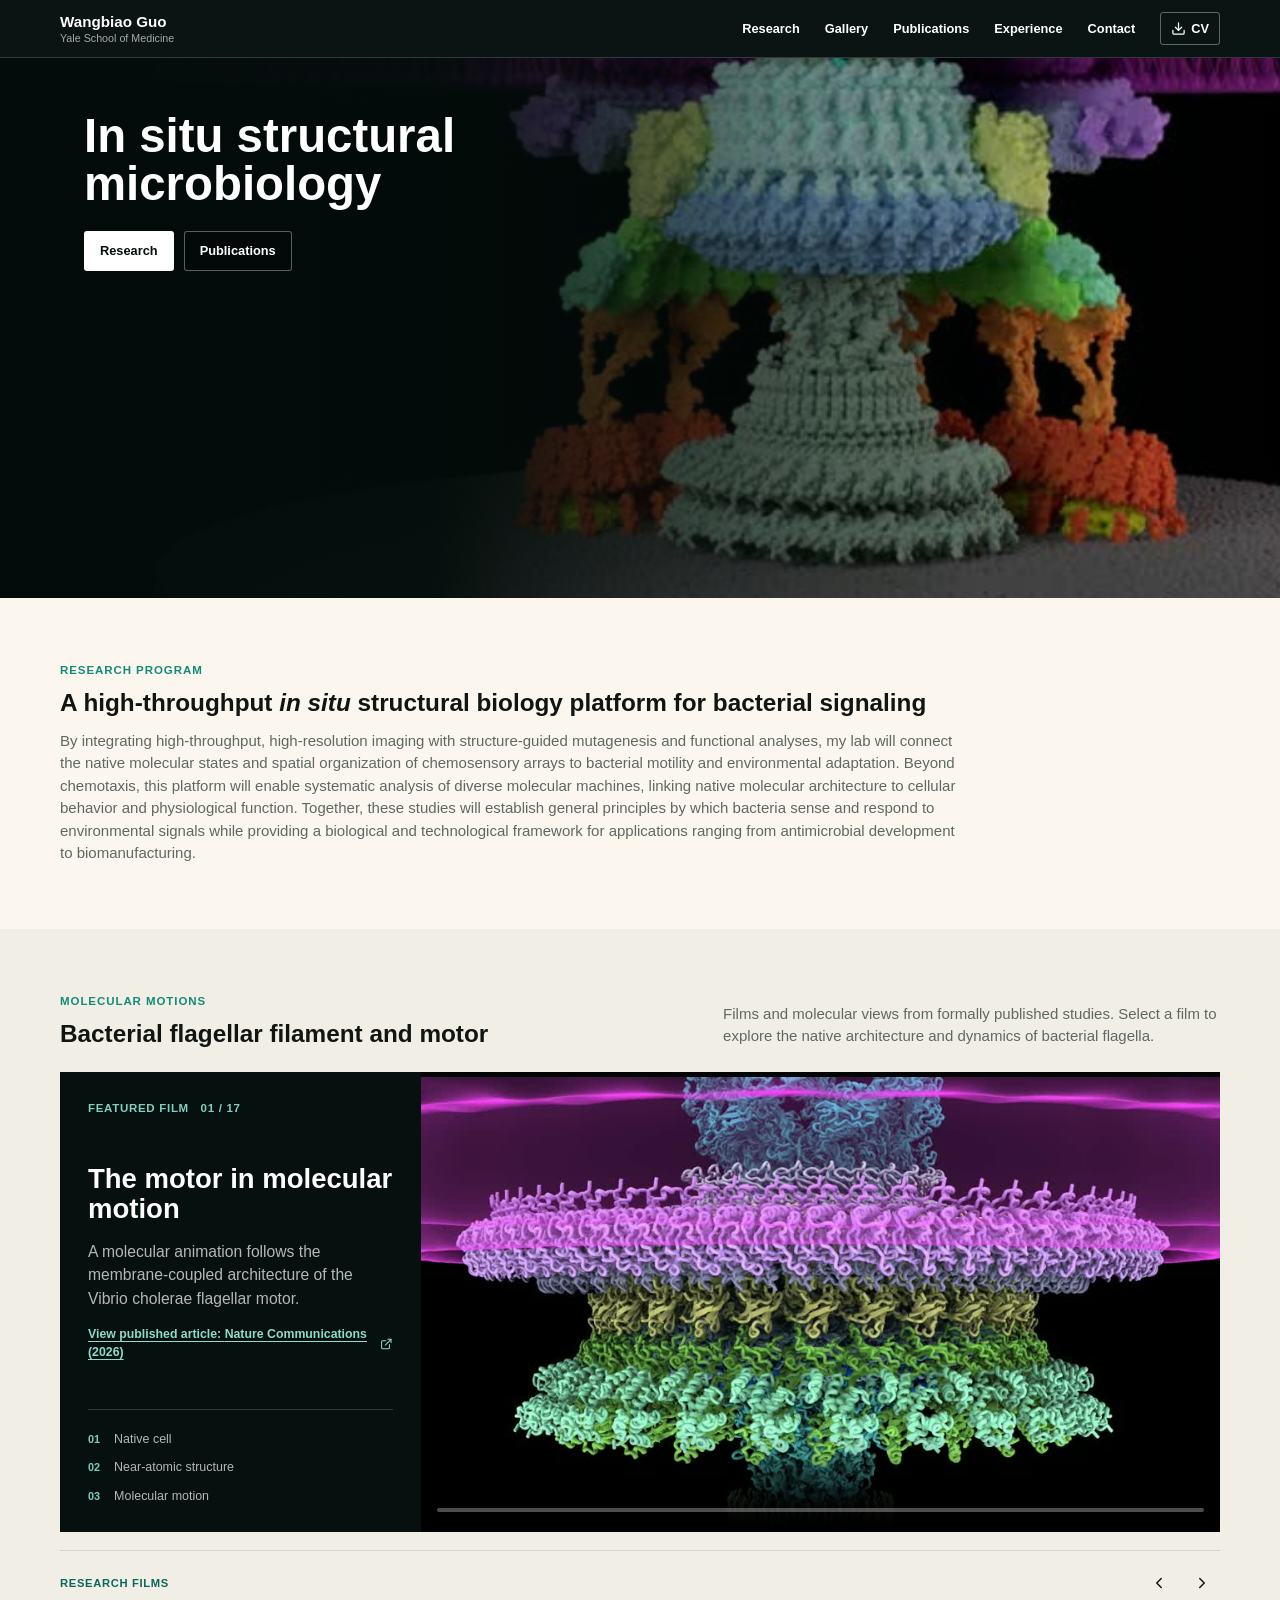
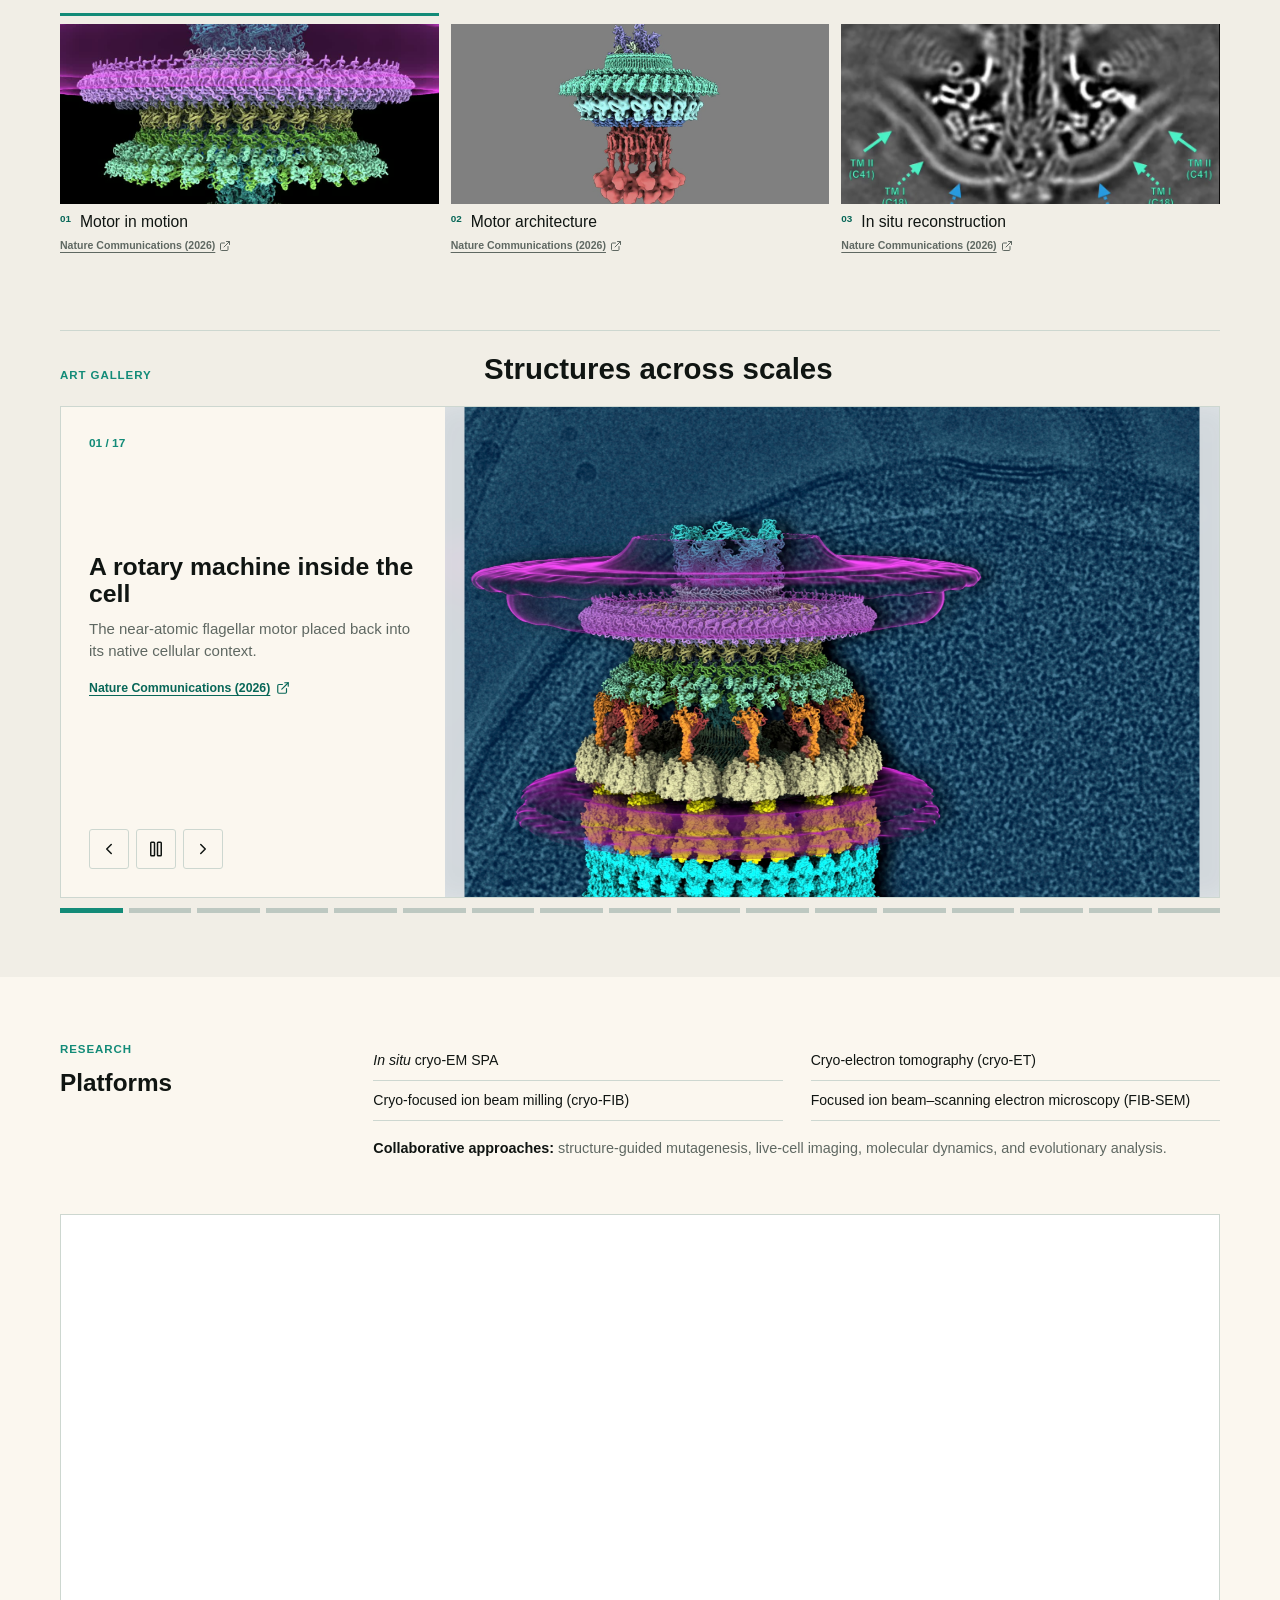
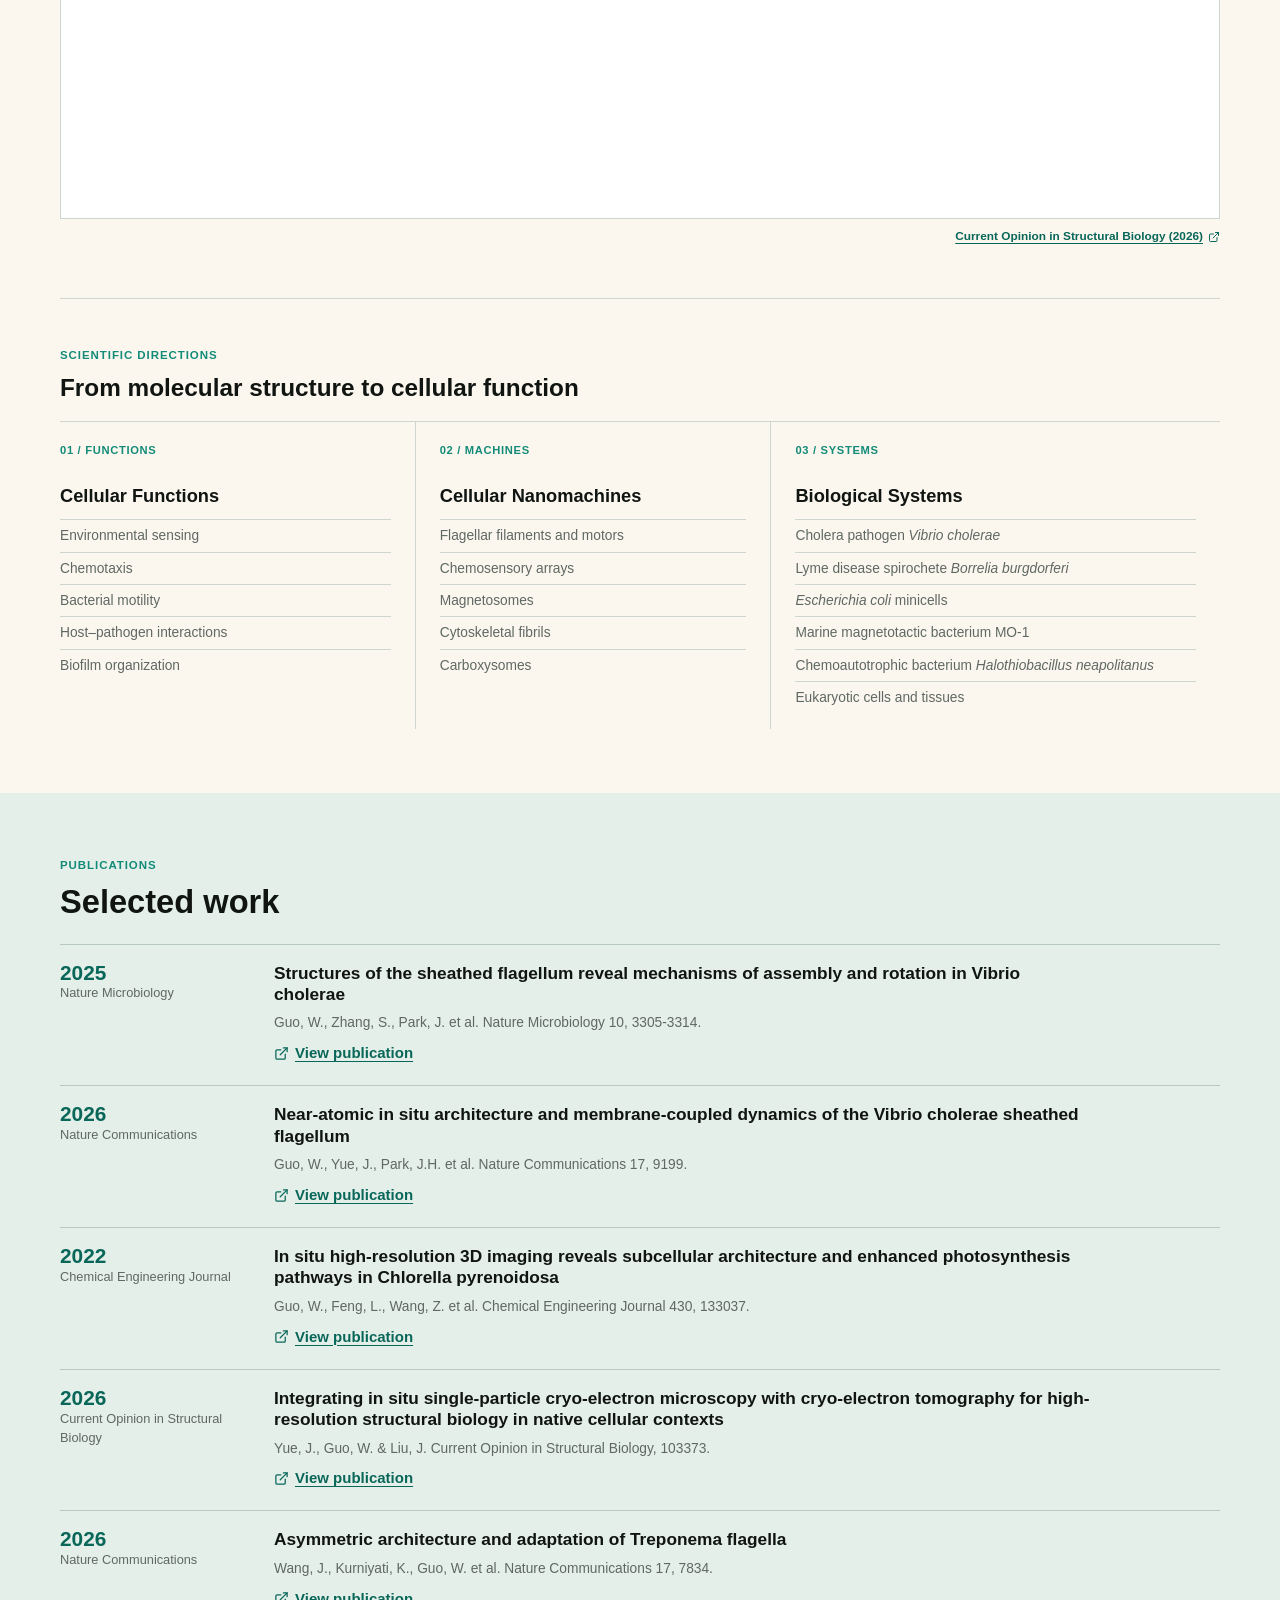
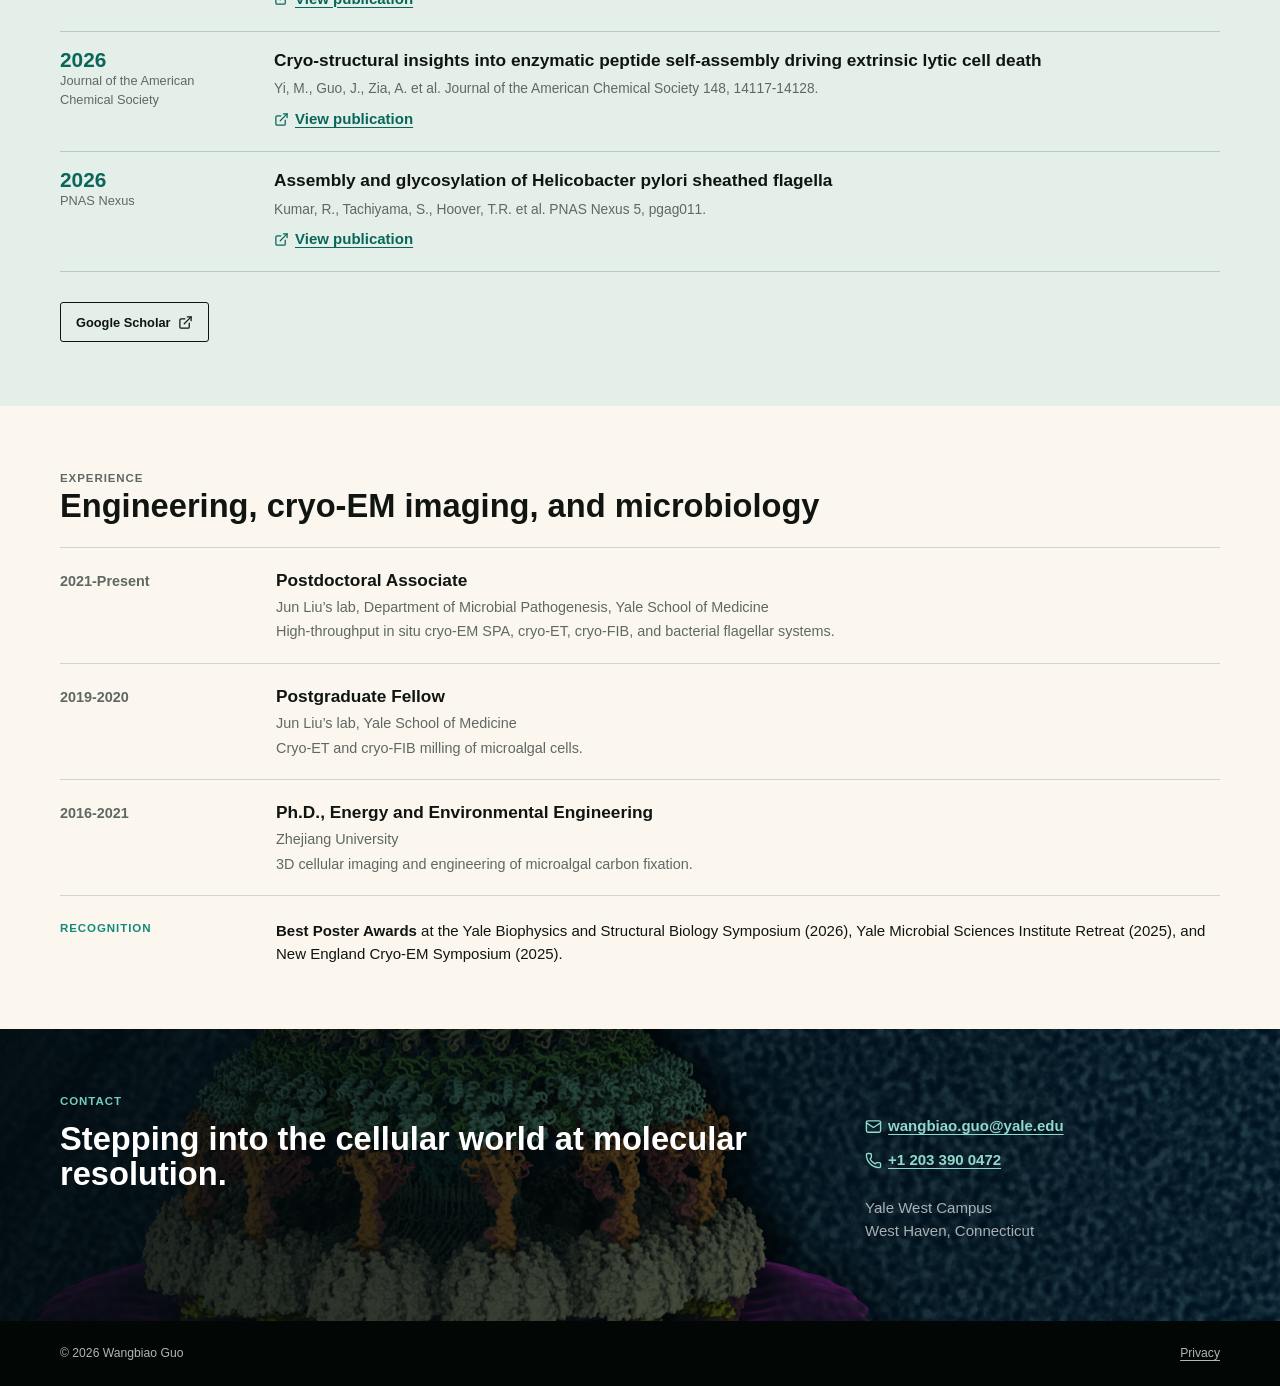
==== index.html @ 7b98aaee "Move research details after galleries" ====
<!DOCTYPE html><html lang="en"><head><meta charSet="utf-8"/><meta name="viewport" content="width=device-width, initial-scale=1"/><link rel="preload" as="image" href="/videos/vibrio-flaa-filament-poster.jpg"/><link rel="preload" as="image" href="/videos/vibrio-flab-filament-poster.jpg"/><link rel="preload" as="image" href="/videos/vibrio-sheathed-filament-poster.jpg"/><link rel="preload" as="image" href="/videos/treponema-flagellum-architecture-poster.jpg"/><link rel="preload" as="image" href="/videos/treponema-flagella-cell-poster.jpg"/><link rel="preload" as="image" href="/videos/chlorella-cell-map-poster.jpg"/><link rel="preload" as="image" href="/videos/chlorella-organelle-map-poster.jpg"/><link rel="preload" as="image" href="/videos/chlorella-tomogram-poster.jpg"/><link rel="preload" as="image" href="/videos/chlorella-architecture-poster.jpg"/><link rel="stylesheet" href="/_next/static/css/index.CcFarMVX.css" data-rsc-css-href="/_next/static/css/index.CcFarMVX.css" data-precedence="vite-rsc/importer-resources"/><link rel="modulepreload" fetchPriority="low" href="/_next/static/chunks/index-hTKS_zc-.js"/><script src="/_next/static/chunks/rolldown-runtime-C60lm6uB.js" type="module" async=""></script><script src="/_next/static/chunks/framework-D_rUT4EX.js" type="module" async=""></script><link rel="modulepreload" href="/_next/static/chunks/layout-segment-context-QRkHkQr9.js" crossorigin=""/><link rel="modulepreload" href="/_next/static/chunks/Icon-Bo9jbUr1.js" crossorigin=""/><link rel="modulepreload" href="/_next/static/chunks/art-gallery-BUmM9VBi.js" crossorigin=""/><link rel="modulepreload" href="/_next/static/chunks/createLucideIcon-CLApvFWr.js" crossorigin=""/><link rel="modulepreload" href="/_next/static/chunks/analytics-consent-hNktCfe_.js" crossorigin=""/><title>Wangbiao (Seven) Guo | In Situ Structural Microbiology</title><meta name="description" content="Wangbiao (Seven) Guo studies bacterial nanomachines using high-throughput in situ cryo-EM and cryo-ET."/><script>Object.assign(((self[Symbol.for("vinext.navigationRuntime")]??={bootstrap:{routeManifest:null},functions:{}}).bootstrap.rsc??={rsc:[]}),{params:{},nav:{"pathname":"/","searchParams":[]}})</script><link rel="modulepreload" href="/_next/static/chunks/index-hTKS_zc-.js" />
</head><body><a class="skip-link" href="#main">Skip to content</a><header class="site-header"><a class="wordmark" href="#top" data-track="home"><strong>Wangbiao Guo</strong><span>Yale School of Medicine</span></a><nav class="desktop-nav" aria-label="Primary navigation"><a href="#research">Research</a><a href="#gallery">Gallery</a><a href="#publications">Publications</a><a href="#experience">Experience</a><a href="#contact">Contact</a><a class="nav-cv" href="/Wangbiao_Guo_CV.pdf" download="" data-track="download-cv-nav"><svg xmlns="http://www.w3.org/2000/svg" width="15" height="15" viewBox="0 0 24 24" fill="none" stroke="currentColor" stroke-width="2" stroke-linecap="round" stroke-linejoin="round" class="lucide lucide-download" aria-hidden="true"><path d="M12 15V3"></path><path d="M21 15v4a2 2 0 0 1-2 2H5a2 2 0 0 1-2-2v-4"></path><path d="m7 10 5 5 5-5"></path></svg> CV</a></nav><details class="mobile-menu"><summary aria-label="Open navigation"><svg xmlns="http://www.w3.org/2000/svg" width="19" height="19" viewBox="0 0 24 24" fill="none" stroke="currentColor" stroke-width="2" stroke-linecap="round" stroke-linejoin="round" class="lucide lucide-menu" aria-hidden="true"><path d="M4 5h16"></path><path d="M4 12h16"></path><path d="M4 19h16"></path></svg></summary><nav aria-label="Mobile navigation"><a href="#research">Research</a><a href="#gallery">Gallery</a><a href="#publications">Publications</a><a href="#experience">Experience</a><a href="#contact">Contact</a><a class="nav-cv" href="/Wangbiao_Guo_CV.pdf" download="" data-track="download-cv-nav"><svg xmlns="http://www.w3.org/2000/svg" width="15" height="15" viewBox="0 0 24 24" fill="none" stroke="currentColor" stroke-width="2" stroke-linecap="round" stroke-linejoin="round" class="lucide lucide-download" aria-hidden="true"><path d="M12 15V3"></path><path d="M21 15v4a2 2 0 0 1-2 2H5a2 2 0 0 1-2-2v-4"></path><path d="m7 10 5 5 5-5"></path></svg> CV</a></nav></details></header><main id="main"><section id="top" class="hero"><div class="hero-movie" aria-hidden="true"><div class="hero-movie-frame"><video autoPlay="" loop="" muted="" playsInline="" preload="auto" poster="/videos/vibrio-flexion-poster.jpg" aria-label="Flexion of the Vibrio cholerae sheathed flagellum"><source src="/videos/vibrio-flexion-5-10.mp4" type="video/mp4"/></video></div></div><div class="hero-inner"><div class="hero-main"><div class="hero-copy"><h1>In situ structural<br/>microbiology</h1><div class="intro-actions"><a class="button button-light" href="#research" data-track="explore-research">Research</a><a class="button button-ghost" href="#publications" data-track="hero-publications">Publications</a></div></div></div></div></section><section id="research" class="section research-section research-program-section"><div class="feature-row"><div class="feature-copy"><p class="section-kicker">Research program</p><h2>A high-throughput <em>in situ</em> structural biology platform for bacterial signaling</h2><p>By integrating high-throughput, high-resolution imaging with structure-guided mutagenesis and functional analyses, my lab will connect the native molecular states and spatial organization of chemosensory arrays to bacterial motility and environmental adaptation. Beyond chemotaxis, this platform will enable systematic analysis of diverse molecular machines, linking native molecular architecture to cellular behavior and physiological function. Together, these studies will establish general principles by which bacteria sense and respond to environmental signals while providing a biological and technological framework for applications ranging from antimicrobial development to biomanufacturing.</p></div></div></section><section id="gallery" class="gallery-section" aria-labelledby="gallery-title"><div class="gallery-heading"><div><p class="section-kicker">Molecular motions</p><h2 id="gallery-title">Bacterial flagellar filament and motor</h2></div><p>Films and molecular views from formally published studies. Select a film to explore the native architecture and dynamics of bacterial flagella.</p></div><div class="film-stage"><div class="film-copy" aria-live="polite"><p class="film-count">Featured film   <!-- -->01<!-- --> <!-- -->/ <!-- -->17</p><div><h3>The motor in molecular motion</h3><p>A molecular animation follows the membrane-coupled architecture of the Vibrio cholerae flagellar motor.</p><a class="gallery-source" href="https://doi.org/10.1038/s41467-026-75593-6" target="_blank" rel="noreferrer" data-track="featured-film-source-1">View published article: <!-- -->Nature Communications (2026)<svg xmlns="http://www.w3.org/2000/svg" width="14" height="14" viewBox="0 0 24 24" fill="none" stroke="currentColor" stroke-width="2" stroke-linecap="round" stroke-linejoin="round" class="lucide lucide-external-link" aria-hidden="true"><path d="M15 3h6v6"></path><path d="M10 14 21 3"></path><path d="M18 13v6a2 2 0 0 1-2 2H5a2 2 0 0 1-2-2V8a2 2 0 0 1 2-2h6"></path></svg></a></div><div class="film-notes" aria-label="Featured film details"><span><strong>01</strong> Native cell</span><span><strong>02</strong> Near-atomic structure</span><span><strong>03</strong> Molecular motion</span></div></div><div class="film-media"><video autoPlay="" muted="" loop="" controls="" playsInline="" preload="metadata" poster="/videos/motor-assembly-animation-poster.jpg" data-track="featured-film-1"><source src="/videos/motor-assembly-animation.mp4" type="video/mp4"/>Your browser does not support embedded video.</video></div></div><div class="film-strip-wrap"><div class="film-strip-heading"><p>Research films</p><div class="film-strip-controls"><button type="button" aria-label="Scroll to previous films" title="Previous films"><svg xmlns="http://www.w3.org/2000/svg" width="24" height="24" viewBox="0 0 24 24" fill="none" stroke="currentColor" stroke-width="2" stroke-linecap="round" stroke-linejoin="round" class="lucide lucide-chevron-left" aria-hidden="true"><path d="m15 18-6-6 6-6"></path></svg></button><button type="button" aria-label="Scroll to next films" title="Next films"><svg xmlns="http://www.w3.org/2000/svg" width="24" height="24" viewBox="0 0 24 24" fill="none" stroke="currentColor" stroke-width="2" stroke-linecap="round" stroke-linejoin="round" class="lucide lucide-chevron-right" aria-hidden="true"><path d="m9 18 6-6-6-6"></path></svg></button></div></div><div class="film-strip" role="region" aria-label="Additional research films" tabindex="0"><article class="film-choice is-active"><button type="button" aria-label="Show film: The motor in molecular motion" aria-pressed="true" data-track="choose-film-1"><img src="/videos/motor-assembly-animation-poster.jpg" alt="" width="320" height="180"/><span><small>01</small>Motor in motion</span></button><a href="https://doi.org/10.1038/s41467-026-75593-6" target="_blank" rel="noreferrer" data-track="film-thumbnail-source-1">Nature Communications (2026)<svg xmlns="http://www.w3.org/2000/svg" width="12" height="12" viewBox="0 0 24 24" fill="none" stroke="currentColor" stroke-width="2" stroke-linecap="round" stroke-linejoin="round" class="lucide lucide-external-link" aria-hidden="true"><path d="M15 3h6v6"></path><path d="M10 14 21 3"></path><path d="M18 13v6a2 2 0 0 1-2 2H5a2 2 0 0 1-2-2V8a2 2 0 0 1 2-2h6"></path></svg></a></article><article class="film-choice"><button type="button" aria-label="Show film: A motor built inside an intact cell" aria-pressed="false" data-track="choose-film-2"><img src="/videos/vibrio-motor-complete-poster.jpg" alt="" width="320" height="180"/><span><small>02</small>Motor architecture</span></button><a href="https://doi.org/10.1038/s41467-026-75593-6" target="_blank" rel="noreferrer" data-track="film-thumbnail-source-2">Nature Communications (2026)<svg xmlns="http://www.w3.org/2000/svg" width="12" height="12" viewBox="0 0 24 24" fill="none" stroke="currentColor" stroke-width="2" stroke-linecap="round" stroke-linejoin="round" class="lucide lucide-external-link" aria-hidden="true"><path d="M15 3h6v6"></path><path d="M10 14 21 3"></path><path d="M18 13v6a2 2 0 0 1-2 2H5a2 2 0 0 1-2-2V8a2 2 0 0 1 2-2h6"></path></svg></a></article><article class="film-choice"><button type="button" aria-label="Show film: From an in situ map to molecular structure" aria-pressed="false" data-track="choose-film-3"><img src="/videos/vibrio-motor-native-poster.jpg" alt="" width="320" height="180"/><span><small>03</small>In situ reconstruction</span></button><a href="https://doi.org/10.1038/s41467-026-75593-6" target="_blank" rel="noreferrer" data-track="film-thumbnail-source-3">Nature Communications (2026)<svg xmlns="http://www.w3.org/2000/svg" width="12" height="12" viewBox="0 0 24 24" fill="none" stroke="currentColor" stroke-width="2" stroke-linecap="round" stroke-linejoin="round" class="lucide lucide-external-link" aria-hidden="true"><path d="M15 3h6v6"></path><path d="M10 14 21 3"></path><path d="M18 13v6a2 2 0 0 1-2 2H5a2 2 0 0 1-2-2V8a2 2 0 0 1 2-2h6"></path></svg></a></article><article class="film-choice"><button type="button" aria-label="Show film: Disassembly of a native motor" aria-pressed="false" data-track="choose-film-4"><img src="/videos/motor-disassembly-poster.jpg" alt="" width="320" height="180"/><span><small>04</small>Motor disassembly</span></button><a href="https://doi.org/10.1038/s41467-026-75593-6" target="_blank" rel="noreferrer" data-track="film-thumbnail-source-4">Nature Communications (2026)<svg xmlns="http://www.w3.org/2000/svg" width="12" height="12" viewBox="0 0 24 24" fill="none" stroke="currentColor" stroke-width="2" stroke-linecap="round" stroke-linejoin="round" class="lucide lucide-external-link" aria-hidden="true"><path d="M15 3h6v6"></path><path d="M10 14 21 3"></path><path d="M18 13v6a2 2 0 0 1-2 2H5a2 2 0 0 1-2-2V8a2 2 0 0 1 2-2h6"></path></svg></a></article><article class="film-choice"><button type="button" aria-label="Show film: A guided view of the flagellar motor" aria-pressed="false" data-track="choose-film-5"><img src="/videos/motor-explainer-poster.jpg" alt="" width="320" height="180"/><span><small>05</small>Motor explainer</span></button><a href="https://doi.org/10.1038/s41467-026-75593-6" target="_blank" rel="noreferrer" data-track="film-thumbnail-source-5">Nature Communications (2026)<svg xmlns="http://www.w3.org/2000/svg" width="12" height="12" viewBox="0 0 24 24" fill="none" stroke="currentColor" stroke-width="2" stroke-linecap="round" stroke-linejoin="round" class="lucide lucide-external-link" aria-hidden="true"><path d="M15 3h6v6"></path><path d="M10 14 21 3"></path><path d="M18 13v6a2 2 0 0 1-2 2H5a2 2 0 0 1-2-2V8a2 2 0 0 1 2-2h6"></path></svg></a></article><article class="film-choice"><button type="button" aria-label="Show film: From cell envelope to molecular machine" aria-pressed="false" data-track="choose-film-6"><img src="/videos/motor-vertical-poster.jpg" alt="" width="320" height="180"/><span><small>06</small>Cell-to-molecule view</span></button><a href="https://doi.org/10.1038/s41467-026-75593-6" target="_blank" rel="noreferrer" data-track="film-thumbnail-source-6">Nature Communications (2026)<svg xmlns="http://www.w3.org/2000/svg" width="12" height="12" viewBox="0 0 24 24" fill="none" stroke="currentColor" stroke-width="2" stroke-linecap="round" stroke-linejoin="round" class="lucide lucide-external-link" aria-hidden="true"><path d="M15 3h6v6"></path><path d="M10 14 21 3"></path><path d="M18 13v6a2 2 0 0 1-2 2H5a2 2 0 0 1-2-2V8a2 2 0 0 1 2-2h6"></path></svg></a></article><article class="film-choice"><button type="button" aria-label="Show film: Flexion of the sheathed flagellum" aria-pressed="false" data-track="choose-film-7"><img src="/videos/vibrio-flexion-poster.jpg" alt="" width="320" height="180"/><span><small>07</small>Flagellar flexion</span></button><a href="https://doi.org/10.1038/s41564-025-02161-x" target="_blank" rel="noreferrer" data-track="film-thumbnail-source-7">Nature Microbiology (2025)<svg xmlns="http://www.w3.org/2000/svg" width="12" height="12" viewBox="0 0 24 24" fill="none" stroke="currentColor" stroke-width="2" stroke-linecap="round" stroke-linejoin="round" class="lucide lucide-external-link" aria-hidden="true"><path d="M15 3h6v6"></path><path d="M10 14 21 3"></path><path d="M18 13v6a2 2 0 0 1-2 2H5a2 2 0 0 1-2-2V8a2 2 0 0 1 2-2h6"></path></svg></a></article><article class="film-choice"><button type="button" aria-label="Show film: Architecture of the FlaD filament" aria-pressed="false" data-track="choose-film-8"><img src="/videos/vibrio-flad-filament-poster.jpg" alt="" width="320" height="180"/><span><small>08</small>FlaD filament</span></button><a href="https://doi.org/10.1038/s41564-025-02161-x" target="_blank" rel="noreferrer" data-track="film-thumbnail-source-8">Nature Microbiology (2025)<svg xmlns="http://www.w3.org/2000/svg" width="12" height="12" viewBox="0 0 24 24" fill="none" stroke="currentColor" stroke-width="2" stroke-linecap="round" stroke-linejoin="round" class="lucide lucide-external-link" aria-hidden="true"><path d="M15 3h6v6"></path><path d="M10 14 21 3"></path><path d="M18 13v6a2 2 0 0 1-2 2H5a2 2 0 0 1-2-2V8a2 2 0 0 1 2-2h6"></path></svg></a></article><article class="film-choice"><button type="button" aria-label="Show film: Architecture of the FlaA filament" aria-pressed="false" data-track="choose-film-9"><img src="/videos/vibrio-flaa-filament-poster.jpg" alt="" width="320" height="180"/><span><small>09</small>FlaA filament</span></button><a href="https://doi.org/10.1038/s41564-025-02161-x" target="_blank" rel="noreferrer" data-track="film-thumbnail-source-9">Nature Microbiology (2025)<svg xmlns="http://www.w3.org/2000/svg" width="12" height="12" viewBox="0 0 24 24" fill="none" stroke="currentColor" stroke-width="2" stroke-linecap="round" stroke-linejoin="round" class="lucide lucide-external-link" aria-hidden="true"><path d="M15 3h6v6"></path><path d="M10 14 21 3"></path><path d="M18 13v6a2 2 0 0 1-2 2H5a2 2 0 0 1-2-2V8a2 2 0 0 1 2-2h6"></path></svg></a></article><article class="film-choice"><button type="button" aria-label="Show film: Architecture of the FlaB filament" aria-pressed="false" data-track="choose-film-10"><img src="/videos/vibrio-flab-filament-poster.jpg" alt="" width="320" height="180"/><span><small>10</small>FlaB filament</span></button><a href="https://doi.org/10.1038/s41564-025-02161-x" target="_blank" rel="noreferrer" data-track="film-thumbnail-source-10">Nature Microbiology (2025)<svg xmlns="http://www.w3.org/2000/svg" width="12" height="12" viewBox="0 0 24 24" fill="none" stroke="currentColor" stroke-width="2" stroke-linecap="round" stroke-linejoin="round" class="lucide lucide-external-link" aria-hidden="true"><path d="M15 3h6v6"></path><path d="M10 14 21 3"></path><path d="M18 13v6a2 2 0 0 1-2 2H5a2 2 0 0 1-2-2V8a2 2 0 0 1 2-2h6"></path></svg></a></article><article class="film-choice"><button type="button" aria-label="Show film: The sheathed filament across scales" aria-pressed="false" data-track="choose-film-11"><img src="/videos/vibrio-sheathed-filament-poster.jpg" alt="" width="320" height="180"/><span><small>11</small>Sheathed filament</span></button><a href="https://doi.org/10.1038/s41564-025-02161-x" target="_blank" rel="noreferrer" data-track="film-thumbnail-source-11">Nature Microbiology (2025)<svg xmlns="http://www.w3.org/2000/svg" width="12" height="12" viewBox="0 0 24 24" fill="none" stroke="currentColor" stroke-width="2" stroke-linecap="round" stroke-linejoin="round" class="lucide lucide-external-link" aria-hidden="true"><path d="M15 3h6v6"></path><path d="M10 14 21 3"></path><path d="M18 13v6a2 2 0 0 1-2 2H5a2 2 0 0 1-2-2V8a2 2 0 0 1 2-2h6"></path></svg></a></article><article class="film-choice"><button type="button" aria-label="Show film: Asymmetric architecture of Treponema flagella" aria-pressed="false" data-track="choose-film-12"><img src="/videos/treponema-flagellum-architecture-poster.jpg" alt="" width="320" height="180"/><span><small>12</small>Treponema architecture</span></button><a href="https://doi.org/10.1038/s41467-026-74267-7" target="_blank" rel="noreferrer" data-track="film-thumbnail-source-12">Nature Communications (2026)<svg xmlns="http://www.w3.org/2000/svg" width="12" height="12" viewBox="0 0 24 24" fill="none" stroke="currentColor" stroke-width="2" stroke-linecap="round" stroke-linejoin="round" class="lucide lucide-external-link" aria-hidden="true"><path d="M15 3h6v6"></path><path d="M10 14 21 3"></path><path d="M18 13v6a2 2 0 0 1-2 2H5a2 2 0 0 1-2-2V8a2 2 0 0 1 2-2h6"></path></svg></a></article><article class="film-choice"><button type="button" aria-label="Show film: Periplasmic flagella shape the whole cell" aria-pressed="false" data-track="choose-film-13"><img src="/videos/treponema-flagella-cell-poster.jpg" alt="" width="320" height="180"/><span><small>13</small>Flagella in the cell</span></button><a href="https://doi.org/10.1038/s41467-026-74267-7" target="_blank" rel="noreferrer" data-track="film-thumbnail-source-13">Nature Communications (2026)<svg xmlns="http://www.w3.org/2000/svg" width="12" height="12" viewBox="0 0 24 24" fill="none" stroke="currentColor" stroke-width="2" stroke-linecap="round" stroke-linejoin="round" class="lucide lucide-external-link" aria-hidden="true"><path d="M15 3h6v6"></path><path d="M10 14 21 3"></path><path d="M18 13v6a2 2 0 0 1-2 2H5a2 2 0 0 1-2-2V8a2 2 0 0 1 2-2h6"></path></svg></a></article><article class="film-choice"><button type="button" aria-label="Show film: Inside a Chlorella cell" aria-pressed="false" data-track="choose-film-14"><img src="/videos/chlorella-cell-map-poster.jpg" alt="" width="320" height="180"/><span><small>14</small>Chlorella cell map</span></button><a href="https://doi.org/10.1016/j.cej.2021.133037" target="_blank" rel="noreferrer" data-track="film-thumbnail-source-14">Chemical Engineering Journal (2022)<svg xmlns="http://www.w3.org/2000/svg" width="12" height="12" viewBox="0 0 24 24" fill="none" stroke="currentColor" stroke-width="2" stroke-linecap="round" stroke-linejoin="round" class="lucide lucide-external-link" aria-hidden="true"><path d="M15 3h6v6"></path><path d="M10 14 21 3"></path><path d="M18 13v6a2 2 0 0 1-2 2H5a2 2 0 0 1-2-2V8a2 2 0 0 1 2-2h6"></path></svg></a></article><article class="film-choice"><button type="button" aria-label="Show film: An organelle map in three dimensions" aria-pressed="false" data-track="choose-film-15"><img src="/videos/chlorella-organelle-map-poster.jpg" alt="" width="320" height="180"/><span><small>15</small>Organelle map</span></button><a href="https://doi.org/10.1016/j.cej.2021.133037" target="_blank" rel="noreferrer" data-track="film-thumbnail-source-15">Chemical Engineering Journal (2022)<svg xmlns="http://www.w3.org/2000/svg" width="12" height="12" viewBox="0 0 24 24" fill="none" stroke="currentColor" stroke-width="2" stroke-linecap="round" stroke-linejoin="round" class="lucide lucide-external-link" aria-hidden="true"><path d="M15 3h6v6"></path><path d="M10 14 21 3"></path><path d="M18 13v6a2 2 0 0 1-2 2H5a2 2 0 0 1-2-2V8a2 2 0 0 1 2-2h6"></path></svg></a></article><article class="film-choice"><button type="button" aria-label="Show film: Tracing membranes through a cell" aria-pressed="false" data-track="choose-film-16"><img src="/videos/chlorella-tomogram-poster.jpg" alt="" width="320" height="180"/><span><small>16</small>Cellular tomogram</span></button><a href="https://doi.org/10.1016/j.cej.2021.133037" target="_blank" rel="noreferrer" data-track="film-thumbnail-source-16">Chemical Engineering Journal (2022)<svg xmlns="http://www.w3.org/2000/svg" width="12" height="12" viewBox="0 0 24 24" fill="none" stroke="currentColor" stroke-width="2" stroke-linecap="round" stroke-linejoin="round" class="lucide lucide-external-link" aria-hidden="true"><path d="M15 3h6v6"></path><path d="M10 14 21 3"></path><path d="M18 13v6a2 2 0 0 1-2 2H5a2 2 0 0 1-2-2V8a2 2 0 0 1 2-2h6"></path></svg></a></article><article class="film-choice"><button type="button" aria-label="Show film: Reconstructing cellular architecture" aria-pressed="false" data-track="choose-film-17"><img src="/videos/chlorella-architecture-poster.jpg" alt="" width="320" height="180"/><span><small>17</small>3D architecture</span></button><a href="https://doi.org/10.1016/j.cej.2021.133037" target="_blank" rel="noreferrer" data-track="film-thumbnail-source-17">Chemical Engineering Journal (2022)<svg xmlns="http://www.w3.org/2000/svg" width="12" height="12" viewBox="0 0 24 24" fill="none" stroke="currentColor" stroke-width="2" stroke-linecap="round" stroke-linejoin="round" class="lucide lucide-external-link" aria-hidden="true"><path d="M15 3h6v6"></path><path d="M10 14 21 3"></path><path d="M18 13v6a2 2 0 0 1-2 2H5a2 2 0 0 1-2-2V8a2 2 0 0 1 2-2h6"></path></svg></a></article></div></div><div class="visual-archive-heading"><p class="section-kicker">Art gallery</p><h3>Structures across scales</h3></div><div class="gallery-stage is-playing" aria-live="polite"><div class="gallery-caption"><p class="gallery-count">01<!-- --> /<!-- --> <!-- -->17</p><div><h3>A rotary machine inside the cell</h3><p>The near-atomic flagellar motor placed back into its native cellular context.</p><a class="gallery-source" href="https://doi.org/10.1038/s41467-026-75593-6" target="_blank" rel="noreferrer" data-track="gallery-source-caption-1">Nature Communications (2026)<svg xmlns="http://www.w3.org/2000/svg" width="14" height="14" viewBox="0 0 24 24" fill="none" stroke="currentColor" stroke-width="2" stroke-linecap="round" stroke-linejoin="round" class="lucide lucide-external-link" aria-hidden="true"><path d="M15 3h6v6"></path><path d="M10 14 21 3"></path><path d="M18 13v6a2 2 0 0 1-2 2H5a2 2 0 0 1-2-2V8a2 2 0 0 1 2-2h6"></path></svg></a></div><div class="gallery-controls"><button type="button" aria-label="Previous artwork" title="Previous artwork" data-track="gallery-previous"><svg xmlns="http://www.w3.org/2000/svg" width="24" height="24" viewBox="0 0 24 24" fill="none" stroke="currentColor" stroke-width="2" stroke-linecap="round" stroke-linejoin="round" class="lucide lucide-chevron-left" aria-hidden="true"><path d="m15 18-6-6 6-6"></path></svg></button><button type="button" aria-label="Pause gallery" title="Pause gallery" data-track="gallery-pause"><svg xmlns="http://www.w3.org/2000/svg" width="24" height="24" viewBox="0 0 24 24" fill="none" stroke="currentColor" stroke-width="2" stroke-linecap="round" stroke-linejoin="round" class="lucide lucide-pause" aria-hidden="true"><rect x="14" y="3" width="5" height="18" rx="1"></rect><rect x="5" y="3" width="5" height="18" rx="1"></rect></svg></button><button type="button" aria-label="Next artwork" title="Next artwork" data-track="gallery-next"><svg xmlns="http://www.w3.org/2000/svg" width="24" height="24" viewBox="0 0 24 24" fill="none" stroke="currentColor" stroke-width="2" stroke-linecap="round" stroke-linejoin="round" class="lucide lucide-chevron-right" aria-hidden="true"><path d="m9 18 6-6-6-6"></path></svg></button></div></div><div class="gallery-images"><figure class="gallery-slide is-active" aria-hidden="false"><a class="gallery-art-link" href="https://doi.org/10.1038/s41467-026-75593-6" target="_blank" rel="noreferrer" aria-label="View source article for A rotary machine inside the cell" data-track="gallery-source-image-1" tabindex="0"><img src="/gallery/motor-native.jpeg" alt="" class="gallery-backdrop" aria-hidden="true" loading="lazy" decoding="async" width="1200" height="700"/><img src="/gallery/motor-native.jpeg" alt="Molecular model of the Vibrio cholerae flagellar motor shown within an in situ cryo-EM image." class="gallery-foreground" loading="lazy" decoding="async" width="1200" height="700"/></a></figure><figure class="gallery-slide" aria-hidden="true"><a class="gallery-art-link" href="https://doi.org/10.1016/j.sbi.2026.103373" target="_blank" rel="noreferrer" aria-label="View source article for Two views, one cellular structure" data-track="gallery-source-image-2" tabindex="-1"><img src="/gallery/in-situ-platform.jpg" alt="" class="gallery-backdrop" aria-hidden="true" loading="lazy" decoding="async" width="1200" height="700"/><img src="/gallery/in-situ-platform.jpg" alt="Overview of an integrated in situ single-particle cryo-EM and cryo-electron tomography workflow." class="gallery-foreground" loading="lazy" decoding="async" width="1200" height="700"/></a></figure><figure class="gallery-slide" aria-hidden="true"><a class="gallery-art-link" href="https://doi.org/10.1038/s41564-025-02161-x" target="_blank" rel="noreferrer" aria-label="View source article for From a swimming cell to its molecular engine" data-track="gallery-source-image-3" tabindex="-1"><img src="/gallery/flagellum-cell.jpeg" alt="" class="gallery-backdrop" aria-hidden="true" loading="lazy" decoding="async" width="1200" height="700"/><img src="/gallery/flagellum-cell.jpeg" alt="Visualization of a Vibrio cholerae cell and its membrane-sheathed flagellum at cellular and molecular scales." class="gallery-foreground" loading="lazy" decoding="async" width="1200" height="700"/></a></figure><figure class="gallery-slide" aria-hidden="true"><a class="gallery-art-link" href="https://doi.org/10.1038/s41564-025-02161-x" target="_blank" rel="noreferrer" aria-label="View source article for Building the export apparatus" data-track="gallery-source-image-4" tabindex="-1"><img src="/gallery/export-platform.jpg" alt="" class="gallery-backdrop" aria-hidden="true" loading="lazy" decoding="async" width="1200" height="700"/><img src="/gallery/export-platform.jpg" alt="Model for assembly of the Vibrio cholerae flagellar export apparatus and MS-ring with membrane remodeling." class="gallery-foreground" loading="lazy" decoding="async" width="1200" height="700"/></a></figure><figure class="gallery-slide" aria-hidden="true"><a class="gallery-art-link" href="https://doi.org/10.1038/s41467-026-75593-6" target="_blank" rel="noreferrer" aria-label="View source article for Assembly and disassembly in native membranes" data-track="gallery-source-image-5" tabindex="-1"><img src="/gallery/motor-states.jpeg" alt="" class="gallery-backdrop" aria-hidden="true" loading="lazy" decoding="async" width="1200" height="700"/><img src="/gallery/motor-states.jpeg" alt="Molecular structures of the assembled and disassembled Vibrio cholerae flagellar motor." class="gallery-foreground focus-top" loading="lazy" decoding="async" width="1200" height="700"/></a></figure><figure class="gallery-slide" aria-hidden="true"><a class="gallery-art-link" href="https://doi.org/10.1038/s41467-026-75593-6" target="_blank" rel="noreferrer" aria-label="View source article for The membrane-coupled H-ring" data-track="gallery-source-image-6" tabindex="-1"><img src="/gallery/hring-architecture.jpeg" alt="" class="gallery-backdrop" aria-hidden="true" loading="lazy" decoding="async" width="1200" height="700"/><img src="/gallery/hring-architecture.jpeg" alt="Near-atomic architecture and protein interactions within the Vibrio cholerae flagellar H-ring." class="gallery-foreground focus-top" loading="lazy" decoding="async" width="1200" height="700"/></a></figure><figure class="gallery-slide" aria-hidden="true"><a class="gallery-art-link" href="https://doi.org/10.1038/s41467-026-75593-6" target="_blank" rel="noreferrer" aria-label="View source article for A nanomachine built step by step" data-track="gallery-source-image-7" tabindex="-1"><img src="/gallery/assembly-pathway.jpeg" alt="" class="gallery-backdrop" aria-hidden="true" loading="lazy" decoding="async" width="1200" height="700"/><img src="/gallery/assembly-pathway.jpeg" alt="In situ structural pathway for assembly and disassembly of the Vibrio cholerae sheathed flagellar motor." class="gallery-foreground focus-top" loading="lazy" decoding="async" width="1200" height="700"/></a></figure><figure class="gallery-slide" aria-hidden="true"><a class="gallery-art-link" href="https://doi.org/10.1038/s41467-026-75593-6" target="_blank" rel="noreferrer" aria-label="View source article for Membrane-coupled rotation" data-track="gallery-source-image-8" tabindex="-1"><img src="/gallery/rotation-mechanism.jpeg" alt="" class="gallery-backdrop" aria-hidden="true" loading="lazy" decoding="async" width="1200" height="700"/><img src="/gallery/rotation-mechanism.jpeg" alt="Molecular models explaining rotation and membrane coupling of the Vibrio cholerae flagellar motor." class="gallery-foreground focus-top" loading="lazy" decoding="async" width="1200" height="700"/></a></figure><figure class="gallery-slide" aria-hidden="true"><a class="gallery-art-link" href="https://doi.org/10.1038/s41564-025-02161-x" target="_blank" rel="noreferrer" aria-label="View source article for FlaD in its native sheath" data-track="gallery-source-image-9" tabindex="-1"><img src="/gallery/vibrio-flad-structure.jpg" alt="" class="gallery-backdrop" aria-hidden="true" loading="lazy" decoding="async" width="1200" height="700"/><img src="/gallery/vibrio-flad-structure.jpg" alt="Near-atomic structure and membrane context of the Vibrio cholerae FlaD flagellar filament." class="gallery-foreground focus-top" loading="lazy" decoding="async" width="1200" height="700"/></a></figure><figure class="gallery-slide" aria-hidden="true"><a class="gallery-art-link" href="https://doi.org/10.1038/s41564-025-02161-x" target="_blank" rel="noreferrer" aria-label="View source article for Specialized regions of one filament" data-track="gallery-source-image-10" tabindex="-1"><img src="/gallery/vibrio-flagellin-regions.jpg" alt="" class="gallery-backdrop" aria-hidden="true" loading="lazy" decoding="async" width="1200" height="700"/><img src="/gallery/vibrio-flagellin-regions.jpg" alt="Structural comparison of flagellins in different regions of the Vibrio cholerae sheathed filament." class="gallery-foreground" loading="lazy" decoding="async" width="1200" height="700"/></a></figure><figure class="gallery-slide" aria-hidden="true"><a class="gallery-art-link" href="https://doi.org/10.1038/s41564-025-02161-x" target="_blank" rel="noreferrer" aria-label="View source article for Molecular origins of filament curvature" data-track="gallery-source-image-11" tabindex="-1"><img src="/gallery/vibrio-filament-curvature.jpg" alt="" class="gallery-backdrop" aria-hidden="true" loading="lazy" decoding="async" width="1200" height="700"/><img src="/gallery/vibrio-filament-curvature.jpg" alt="In situ and molecular views of curvature in the Vibrio cholerae sheathed flagellar filament." class="gallery-foreground" loading="lazy" decoding="async" width="1200" height="700"/></a></figure><figure class="gallery-slide" aria-hidden="true"><a class="gallery-art-link" href="https://doi.org/10.1016/j.cej.2021.133037" target="_blank" rel="noreferrer" aria-label="View source article for A whole-cell map of Chlorella" data-track="gallery-source-image-12" tabindex="-1"><img src="/gallery/chlorella-cellular-map.jpg" alt="" class="gallery-backdrop" aria-hidden="true" loading="lazy" decoding="async" width="1200" height="700"/><img src="/gallery/chlorella-cellular-map.jpg" alt="FIB-SEM slices, segmentations, and three-dimensional reconstructions of wild-type and mutant Chlorella pyrenoidosa cells." class="gallery-foreground" loading="lazy" decoding="async" width="1200" height="700"/></a></figure><figure class="gallery-slide" aria-hidden="true"><a class="gallery-art-link" href="https://doi.org/10.1021/jacs.5c23283" target="_blank" rel="noreferrer" aria-label="View source article for A field of cellular lamellae" data-track="gallery-source-image-13" tabindex="-1"><img src="/gallery/cryo-fib-lamella-field.jpg" alt="" class="gallery-backdrop" aria-hidden="true" loading="lazy" decoding="async" width="1200" height="700"/><img src="/gallery/cryo-fib-lamella-field.jpg" alt="Wide-field cryogenic electron micrograph showing an array of cellular lamellae prepared by cryo-focused ion beam milling." class="gallery-foreground" loading="lazy" decoding="async" width="1200" height="700"/></a></figure><figure class="gallery-slide" aria-hidden="true"><a class="gallery-art-link" href="https://doi.org/10.1021/jacs.5c23283" target="_blank" rel="noreferrer" aria-label="View source article for Opening a window into a cancer cell" data-track="gallery-source-image-14" tabindex="-1"><img src="/gallery/cryo-fib-cancer-cell.jpg" alt="" class="gallery-backdrop" aria-hidden="true" loading="lazy" decoding="async" width="1200" height="700"/><img src="/gallery/cryo-fib-cancer-cell.jpg" alt="Cryo-FIB milling views paired with a segmented cancer cell containing peptide assemblies, ribosomes, actin, and Golgi and endoplasmic reticulum membranes." class="gallery-foreground" loading="lazy" decoding="async" width="1200" height="700"/></a></figure><figure class="gallery-slide" aria-hidden="true"><a class="gallery-art-link" href="https://doi.org/10.1021/jacs.5c23283" target="_blank" rel="noreferrer" aria-label="View source article for Lamellae ready for tomography" data-track="gallery-source-image-15" tabindex="-1"><img src="/gallery/cryo-fib-lamella-array.jpg" alt="" class="gallery-backdrop" aria-hidden="true" loading="lazy" decoding="async" width="1200" height="700"/><img src="/gallery/cryo-fib-lamella-array.jpg" alt="Cryogenic electron micrograph of multiple cellular lamellae prepared across a grid." class="gallery-foreground" loading="lazy" decoding="async" width="1200" height="700"/></a></figure><figure class="gallery-slide" aria-hidden="true"><a class="gallery-art-link" href="https://doi.org/10.1038/s41564-025-02161-x" target="_blank" rel="noreferrer" aria-label="View source article for Sensing beside the flagellar pole" data-track="gallery-source-image-16" tabindex="-1"><img src="/gallery/vibrio-chemosensory-array.jpg" alt="" class="gallery-backdrop" aria-hidden="true" loading="lazy" decoding="async" width="1200" height="700"/><img src="/gallery/vibrio-chemosensory-array.jpg" alt="Cryo-electron tomogram of a Vibrio cholerae cell showing the flagellar motor, filament, cell envelope, and chemosensory arrays." class="gallery-foreground" loading="lazy" decoding="async" width="1200" height="700"/></a></figure><figure class="gallery-slide" aria-hidden="true"><a class="gallery-art-link" href="https://doi.org/10.1016/j.sbi.2026.103373" target="_blank" rel="noreferrer" aria-label="View source article for Preparing bacterial cells across scales" data-track="gallery-source-image-17" tabindex="-1"><img src="/gallery/bacteria-platinum-layer.jpg" alt="" class="gallery-backdrop" aria-hidden="true" loading="lazy" decoding="async" width="1200" height="700"/><img src="/gallery/bacteria-platinum-layer.jpg" alt="Cryogenic electron microscopy overview showing many bacterial cells beneath a protective platinum layer." class="gallery-foreground" loading="lazy" decoding="async" width="1200" height="700"/></a></figure></div></div><div class="gallery-dots" aria-label="Choose artwork"><button type="button" class="is-active" aria-label="Show artwork 1: A rotary machine inside the cell" aria-current="true" data-track="gallery-artwork-1"></button><button type="button" class="" aria-label="Show artwork 2: Two views, one cellular structure" data-track="gallery-artwork-2"></button><button type="button" class="" aria-label="Show artwork 3: From a swimming cell to its molecular engine" data-track="gallery-artwork-3"></button><button type="button" class="" aria-label="Show artwork 4: Building the export apparatus" data-track="gallery-artwork-4"></button><button type="button" class="" aria-label="Show artwork 5: Assembly and disassembly in native membranes" data-track="gallery-artwork-5"></button><button type="button" class="" aria-label="Show artwork 6: The membrane-coupled H-ring" data-track="gallery-artwork-6"></button><button type="button" class="" aria-label="Show artwork 7: A nanomachine built step by step" data-track="gallery-artwork-7"></button><button type="button" class="" aria-label="Show artwork 8: Membrane-coupled rotation" data-track="gallery-artwork-8"></button><button type="button" class="" aria-label="Show artwork 9: FlaD in its native sheath" data-track="gallery-artwork-9"></button><button type="button" class="" aria-label="Show artwork 10: Specialized regions of one filament" data-track="gallery-artwork-10"></button><button type="button" class="" aria-label="Show artwork 11: Molecular origins of filament curvature" data-track="gallery-artwork-11"></button><button type="button" class="" aria-label="Show artwork 12: A whole-cell map of Chlorella" data-track="gallery-artwork-12"></button><button type="button" class="" aria-label="Show artwork 13: A field of cellular lamellae" data-track="gallery-artwork-13"></button><button type="button" class="" aria-label="Show artwork 14: Opening a window into a cancer cell" data-track="gallery-artwork-14"></button><button type="button" class="" aria-label="Show artwork 15: Lamellae ready for tomography" data-track="gallery-artwork-15"></button><button type="button" class="" aria-label="Show artwork 16: Sensing beside the flagellar pole" data-track="gallery-artwork-16"></button><button type="button" class="" aria-label="Show artwork 17: Preparing bacterial cells across scales" data-track="gallery-artwork-17"></button></div></section><section class="section research-section research-details-section"><div class="platform-row"><div class="platform-heading"><p class="section-kicker">Research</p><h2>Platforms</h2></div><div><ul class="platform-list"><li><em>In situ</em> cryo-EM SPA</li><li>Cryo-electron tomography (cryo-ET)</li><li>Cryo-focused ion beam milling (cryo-FIB)</li><li>Focused ion beam–scanning electron microscopy (FIB-SEM)</li></ul><p class="collaborative-approaches"><strong>Collaborative approaches:</strong> structure-guided mutagenesis, live-cell imaging, molecular dynamics, and evolutionary analysis.</p></div><figure class="platform-visual"><a href="https://doi.org/10.1016/j.sbi.2026.103373" target="_blank" rel="noreferrer" aria-label="View the related Current Opinion in Structural Biology article" data-track="platform-image-source"><img src="/gallery/multiscale-imaging-platform.jpg" alt="Four complementary imaging platforms spanning volumetric electron microscopy, cryo-FIB milling, in situ cryo-electron tomography, and in situ cryo-EM single-particle analysis." loading="lazy" decoding="async" width="2200" height="1147"/></a><figcaption><a href="https://doi.org/10.1016/j.sbi.2026.103373" target="_blank" rel="noreferrer" data-track="platform-caption-source">Current Opinion in Structural Biology (2026)<svg xmlns="http://www.w3.org/2000/svg" width="12" height="12" viewBox="0 0 24 24" fill="none" stroke="currentColor" stroke-width="2" stroke-linecap="round" stroke-linejoin="round" class="lucide lucide-external-link" aria-hidden="true"><path d="M15 3h6v6"></path><path d="M10 14 21 3"></path><path d="M18 13v6a2 2 0 0 1-2 2H5a2 2 0 0 1-2-2V8a2 2 0 0 1 2-2h6"></path></svg></a></figcaption></figure></div><div class="program-heading platform-heading-style"><p class="section-kicker">Scientific directions</p><h2>From molecular structure to cellular function</h2></div><div class="research-grid"><article class="research-item"><p class="item-number">01 / Functions</p><h3>Cellular Functions</h3><ul class="direction-list"><li>Environmental sensing</li><li>Chemotaxis</li><li>Bacterial motility</li><li>Host–pathogen interactions</li><li>Biofilm organization</li></ul></article><article class="research-item"><p class="item-number">02 / Machines</p><h3>Cellular Nanomachines</h3><ul class="direction-list"><li>Flagellar filaments and motors</li><li>Chemosensory arrays</li><li>Magnetosomes</li><li>Cytoskeletal fibrils</li><li>Carboxysomes</li></ul></article><article class="research-item"><p class="item-number">03 / Systems</p><h3>Biological Systems</h3><ul class="direction-list"><li>Cholera pathogen <em>Vibrio cholerae</em></li><li>Lyme disease spirochete <em>Borrelia burgdorferi</em></li><li><em>Escherichia coli</em> minicells</li><li>Marine magnetotactic bacterium MO-1</li><li>Chemoautotrophic bacterium <em>Halothiobacillus neapolitanus</em></li><li>Eukaryotic cells and tissues</li></ul></article></div></section><section id="publications" class="section"><div class="section-heading narrow"><div><p class="section-kicker">Publications</p><h2>Selected work</h2></div></div><div class="publication-list"><article class="publication"><div class="publication-meta"><span>2025</span><span>Nature Microbiology</span></div><div><h3>Structures of the sheathed flagellum reveal mechanisms of assembly and rotation in Vibrio cholerae</h3><p>Guo, W., Zhang, S., Park, J. et al. Nature Microbiology 10, 3305-3314.</p><a class="text-link icon-link" href="https://doi.org/10.1038/s41564-025-02161-x" rel="noreferrer" target="_blank" data-track="publication-2025"><svg xmlns="http://www.w3.org/2000/svg" width="15" height="15" viewBox="0 0 24 24" fill="none" stroke="currentColor" stroke-width="2" stroke-linecap="round" stroke-linejoin="round" class="lucide lucide-external-link" aria-hidden="true"><path d="M15 3h6v6"></path><path d="M10 14 21 3"></path><path d="M18 13v6a2 2 0 0 1-2 2H5a2 2 0 0 1-2-2V8a2 2 0 0 1 2-2h6"></path></svg> View publication</a></div></article><article class="publication"><div class="publication-meta"><span>2026</span><span>Nature Communications</span></div><div><h3>Near-atomic in situ architecture and membrane-coupled dynamics of the Vibrio cholerae sheathed flagellum</h3><p>Guo, W., Yue, J., Park, J.H. et al. Nature Communications 17, 9199.</p><a class="text-link icon-link" href="https://doi.org/10.1038/s41467-026-75593-6" rel="noreferrer" target="_blank" data-track="publication-2026"><svg xmlns="http://www.w3.org/2000/svg" width="15" height="15" viewBox="0 0 24 24" fill="none" stroke="currentColor" stroke-width="2" stroke-linecap="round" stroke-linejoin="round" class="lucide lucide-external-link" aria-hidden="true"><path d="M15 3h6v6"></path><path d="M10 14 21 3"></path><path d="M18 13v6a2 2 0 0 1-2 2H5a2 2 0 0 1-2-2V8a2 2 0 0 1 2-2h6"></path></svg> View publication</a></div></article><article class="publication"><div class="publication-meta"><span>2022</span><span>Chemical Engineering Journal</span></div><div><h3>In situ high-resolution 3D imaging reveals subcellular architecture and enhanced photosynthesis pathways in Chlorella pyrenoidosa</h3><p>Guo, W., Feng, L., Wang, Z. et al. Chemical Engineering Journal 430, 133037.</p><a class="text-link icon-link" href="https://doi.org/10.1016/j.cej.2021.133037" rel="noreferrer" target="_blank" data-track="publication-2022"><svg xmlns="http://www.w3.org/2000/svg" width="15" height="15" viewBox="0 0 24 24" fill="none" stroke="currentColor" stroke-width="2" stroke-linecap="round" stroke-linejoin="round" class="lucide lucide-external-link" aria-hidden="true"><path d="M15 3h6v6"></path><path d="M10 14 21 3"></path><path d="M18 13v6a2 2 0 0 1-2 2H5a2 2 0 0 1-2-2V8a2 2 0 0 1 2-2h6"></path></svg> View publication</a></div></article><article class="publication"><div class="publication-meta"><span>2026</span><span>Current Opinion in Structural Biology</span></div><div><h3>Integrating in situ single-particle cryo-electron microscopy with cryo-electron tomography for high-resolution structural biology in native cellular contexts</h3><p>Yue, J., Guo, W. &amp; Liu, J. Current Opinion in Structural Biology, 103373.</p><a class="text-link icon-link" href="https://doi.org/10.1016/j.sbi.2026.103373" rel="noreferrer" target="_blank" data-track="publication-2026"><svg xmlns="http://www.w3.org/2000/svg" width="15" height="15" viewBox="0 0 24 24" fill="none" stroke="currentColor" stroke-width="2" stroke-linecap="round" stroke-linejoin="round" class="lucide lucide-external-link" aria-hidden="true"><path d="M15 3h6v6"></path><path d="M10 14 21 3"></path><path d="M18 13v6a2 2 0 0 1-2 2H5a2 2 0 0 1-2-2V8a2 2 0 0 1 2-2h6"></path></svg> View publication</a></div></article><article class="publication"><div class="publication-meta"><span>2026</span><span>Nature Communications</span></div><div><h3>Asymmetric architecture and adaptation of Treponema flagella</h3><p>Wang, J., Kurniyati, K., Guo, W. et al. Nature Communications 17, 7834.</p><a class="text-link icon-link" href="https://doi.org/10.1038/s41467-026-74267-7" rel="noreferrer" target="_blank" data-track="publication-2026"><svg xmlns="http://www.w3.org/2000/svg" width="15" height="15" viewBox="0 0 24 24" fill="none" stroke="currentColor" stroke-width="2" stroke-linecap="round" stroke-linejoin="round" class="lucide lucide-external-link" aria-hidden="true"><path d="M15 3h6v6"></path><path d="M10 14 21 3"></path><path d="M18 13v6a2 2 0 0 1-2 2H5a2 2 0 0 1-2-2V8a2 2 0 0 1 2-2h6"></path></svg> View publication</a></div></article><article class="publication"><div class="publication-meta"><span>2026</span><span>Journal of the American Chemical Society</span></div><div><h3>Cryo-structural insights into enzymatic peptide self-assembly driving extrinsic lytic cell death</h3><p>Yi, M., Guo, J., Zia, A. et al. Journal of the American Chemical Society 148, 14117-14128.</p><a class="text-link icon-link" href="https://doi.org/10.1021/jacs.5c23283" rel="noreferrer" target="_blank" data-track="publication-2026"><svg xmlns="http://www.w3.org/2000/svg" width="15" height="15" viewBox="0 0 24 24" fill="none" stroke="currentColor" stroke-width="2" stroke-linecap="round" stroke-linejoin="round" class="lucide lucide-external-link" aria-hidden="true"><path d="M15 3h6v6"></path><path d="M10 14 21 3"></path><path d="M18 13v6a2 2 0 0 1-2 2H5a2 2 0 0 1-2-2V8a2 2 0 0 1 2-2h6"></path></svg> View publication</a></div></article><article class="publication"><div class="publication-meta"><span>2026</span><span>PNAS Nexus</span></div><div><h3>Assembly and glycosylation of Helicobacter pylori sheathed flagella</h3><p>Kumar, R., Tachiyama, S., Hoover, T.R. et al. PNAS Nexus 5, pgag011.</p><a class="text-link icon-link" href="https://doi.org/10.1093/pnasnexus/pgag011" rel="noreferrer" target="_blank" data-track="publication-2026"><svg xmlns="http://www.w3.org/2000/svg" width="15" height="15" viewBox="0 0 24 24" fill="none" stroke="currentColor" stroke-width="2" stroke-linecap="round" stroke-linejoin="round" class="lucide lucide-external-link" aria-hidden="true"><path d="M15 3h6v6"></path><path d="M10 14 21 3"></path><path d="M18 13v6a2 2 0 0 1-2 2H5a2 2 0 0 1-2-2V8a2 2 0 0 1 2-2h6"></path></svg> View publication</a></div></article></div><a class="button button-secondary" href="https://scholar.google.com/citations?user=TnK8JfYAAAAJ&amp;hl=en" rel="noreferrer" target="_blank" data-track="complete-publications">Google Scholar<!-- --> <svg xmlns="http://www.w3.org/2000/svg" width="15" height="15" viewBox="0 0 24 24" fill="none" stroke="currentColor" stroke-width="2" stroke-linecap="round" stroke-linejoin="round" class="lucide lucide-external-link" aria-hidden="true"><path d="M15 3h6v6"></path><path d="M10 14 21 3"></path><path d="M18 13v6a2 2 0 0 1-2 2H5a2 2 0 0 1-2-2V8a2 2 0 0 1 2-2h6"></path></svg></a></section><section id="experience" class="section experience-section"><div class="section-heading narrow"><p class="section-kicker">Experience</p><h2>Engineering, cryo-EM imaging, and microbiology</h2></div><div class="timeline"><article class="timeline-entry"><p class="timeline-date">2021-Present</p><div><h3>Postdoctoral Associate</h3><p>Jun Liu’s lab, Department of Microbial Pathogenesis, Yale School of Medicine</p><p>High-throughput in situ cryo-EM SPA, cryo-ET, cryo-FIB, and bacterial flagellar systems.</p></div></article><article class="timeline-entry"><p class="timeline-date">2019-2020</p><div><h3>Postgraduate Fellow</h3><p>Jun Liu’s lab, Yale School of Medicine</p><p>Cryo-ET and cryo-FIB milling of microalgal cells.</p></div></article><article class="timeline-entry"><p class="timeline-date">2016-2021</p><div><h3>Ph.D., Energy and Environmental Engineering</h3><p>Zhejiang University</p><p>3D cellular imaging and engineering of microalgal carbon fixation.</p></div></article></div><div class="recognition"><p class="section-kicker">Recognition</p><p><strong>Best Poster Awards</strong> at the Yale Biophysics and Structural Biology Symposium (2026), Yale Microbial Sciences Institute Retreat (2025), and New England Cryo-EM Symposium (2025).</p></div></section><section id="contact" class="section contact-section"><div><p class="section-kicker">Contact</p><h2>Stepping into the cellular world at molecular resolution.</h2></div><div class="contact-details"><a class="icon-link" href="mailto:wangbiao.guo@yale.edu" data-track="email-contact"><svg xmlns="http://www.w3.org/2000/svg" width="17" height="17" viewBox="0 0 24 24" fill="none" stroke="currentColor" stroke-width="2" stroke-linecap="round" stroke-linejoin="round" class="lucide lucide-mail" aria-hidden="true"><path d="m22 7-8.991 5.727a2 2 0 0 1-2.009 0L2 7"></path><rect x="2" y="4" width="20" height="16" rx="2"></rect></svg> wangbiao.guo@yale.edu</a><a class="icon-link" href="tel:+12033900472" data-track="phone-contact"><svg xmlns="http://www.w3.org/2000/svg" width="17" height="17" viewBox="0 0 24 24" fill="none" stroke="currentColor" stroke-width="2" stroke-linecap="round" stroke-linejoin="round" class="lucide lucide-phone" aria-hidden="true"><path d="M13.832 16.568a1 1 0 0 0 1.213-.303l.355-.465A2 2 0 0 1 17 15h3a2 2 0 0 1 2 2v3a2 2 0 0 1-2 2A18 18 0 0 1 2 4a2 2 0 0 1 2-2h3a2 2 0 0 1 2 2v3a2 2 0 0 1-.8 1.6l-.468.351a1 1 0 0 0-.292 1.233 14 14 0 0 0 6.392 6.384"></path></svg> +1 203 390 0472</a><p>Yale West Campus<br/>West Haven, Connecticut</p></div></section></main><footer class="site-footer"><p>© <!-- -->2026<!-- --> Wangbiao Guo</p><div><a href="/privacy">Privacy</a></div></footer><script type="module" src="/_next/static/chunks/index-hTKS_zc-.js" id="_R_" async=""></script><script>((self[Symbol.for("vinext.navigationRuntime")]??={bootstrap:{routeManifest:null},functions:{}}).bootstrap.rsc??={rsc:[]}).rsc.push("0:{\"page:/\":\"$L1\",\"layout:/\":\"$L2\",\"route:/\":\"$L3\",\"__route\":\"route:/\",\"__interceptionContext\":null,\"__layoutIds\":[\"layout:/\"],\"__rootLayout\":\"/\",\"__bfcacheSegmentIdentities\":{\"layout:/\":\"[\\\"layout\\\",\\\"layout:/\\\",\\\"root-boundary:/\\\",\\\"\\\"]\",\"page:/\":\"[\\\"page\\\",\\\"page:/\\\",\\\"root-boundary:/\\\",\\\"\\\"]\"},\"__srcPage\":[\"page\"],\"__layoutFlags\":{\"layout:/\":\"s\"},\"__artifactCompatibility\":{\"schemaVersion\":1,\"graphVersion\":\"app-route-graph:1177fd80f83fa7b0\",\"deploymentVersion\":\"66777b05-c8a4-4cc6-9903-11c811505c86\",\"appElementsSchemaVersion\":1,\"rscPayloadSchemaVersion\":1,\"rootBoundaryId\":\"/\",\"renderEpoch\":null},\"__dynamicStaleTime\":0}\n")</script><script>((self[Symbol.for("vinext.navigationRuntime")]??={bootstrap:{routeManifest:null},functions:{}}).bootstrap.rsc??={rsc:[]}).rsc.push("4:I[\"574d6df183c5\",[],\"Children\",1]\n")</script><script>((self[Symbol.for("vinext.navigationRuntime")]??={bootstrap:{routeManifest:null},functions:{}}).bootstrap.rsc??={rsc:[]}).rsc.push("5:I[\"36161d037908\",[],\"GlobalErrorBoundary\",1]\n")</script><script>((self[Symbol.for("vinext.navigationRuntime")]??={bootstrap:{routeManifest:null},functions:{}}).bootstrap.rsc??={rsc:[]}).rsc.push("6:I[\"2354d992c6b4\",[],\"default\",1]\n")</script><script>((self[Symbol.for("vinext.navigationRuntime")]??={bootstrap:{routeManifest:null},functions:{}}).bootstrap.rsc??={rsc:[]}).rsc.push("7:I[\"36161d037908\",[],\"ErrorBoundary\",1]\n")</script><script>((self[Symbol.for("vinext.navigationRuntime")]??={bootstrap:{routeManifest:null},functions:{}}).bootstrap.rsc??={rsc:[]}).rsc.push("8:I[\"a6f838adf3db\",[],\"LayoutSegmentProvider\",1]\n")</script><script>((self[Symbol.for("vinext.navigationRuntime")]??={bootstrap:{routeManifest:null},functions:{}}).bootstrap.rsc??={rsc:[]}).rsc.push("9:I[\"574d6df183c5\",[],\"Slot\",1]\n")</script><script>((self[Symbol.for("vinext.navigationRuntime")]??={bootstrap:{routeManifest:null},functions:{}}).bootstrap.rsc??={rsc:[]}).rsc.push("a:I[\"36161d037908\",[],\"NotFoundBoundary\",1]\n")</script><script>((self[Symbol.for("vinext.navigationRuntime")]??={bootstrap:{routeManifest:null},functions:{}}).bootstrap.rsc??={rsc:[]}).rsc.push("b:I[\"debe123cb211\",[],\"AppRouterScrollTarget\",1]\n")</script><script>((self[Symbol.for("vinext.navigationRuntime")]??={bootstrap:{routeManifest:null},functions:{}}).bootstrap.rsc??={rsc:[]}).rsc.push("c:I[\"36161d037908\",[],\"RedirectBoundary\",1]\n")</script><script>((self[Symbol.for("vinext.navigationRuntime")]??={bootstrap:{routeManifest:null},functions:{}}).bootstrap.rsc??={rsc:[]}).rsc.push(":HL[\"/_next/static/css/index.CcFarMVX.css\",\"style\"     ]\n")</script><script>((self[Symbol.for("vinext.navigationRuntime")]??={bootstrap:{routeManifest:null},functions:{}}).bootstrap.rsc??={rsc:[]}).rsc.push("2:[[[\"$\",\"link\",\"css:/_next/static/css/index.CcFarMVX.css\",{\"rel\":\"stylesheet\",\"precedence\":\"vite-rsc/importer-resources\",\"href\":\"/_next/static/css/index.CcFarMVX.css\",\"data-rsc-css-href\":\"/_next/static/css/index.CcFarMVX.css\"}],\"$undefined\"],[\"$\",\"html\",null,{\"lang\":\"en\",\"children\":[\"$\",\"body\",null,{\"children\":[\"$\",\"$L4\",null,{}]}]}]]\n")</script><script>((self[Symbol.for("vinext.navigationRuntime")]??={bootstrap:{routeManifest:null},functions:{}}).bootstrap.rsc??={rsc:[]}).rsc.push("3:[[[\"$\",\"meta\",null,{\"charSet\":\"utf-8\"}],[[\"$\",\"title\",\"0\",{\"children\":\"Wangbiao (Seven) Guo | In Situ Structural Microbiology\"}],[\"$\",\"meta\",\"1\",{\"name\":\"description\",\"content\":\"Wangbiao (Seven) Guo studies bacterial nanomachines using high-throughput in situ cryo-EM and cryo-ET.\"}]],[[\"$\",\"meta\",\"0\",{\"name\":\"viewport\",\"content\":\"width=device-width, initial-scale=1\"}]]],[\"$\",\"$L5\",null,{\"fallback\":\"$6\",\"children\":[\"$\",\"$L7\",null,{\"fallback\":\"$6\",\"children\":[\"$\",\"$L8\",null,{\"providerId\":\"layout:/\",\"segmentMap\":{\"children\":[]},\"children\":[\"$\",\"$L9\",null,{\"id\":\"layout:/\",\"parallelSlots\":\"$undefined\",\"children\":[\"$\",\"$La\",null,{\"resetKey\":\"\",\"fallback\":[[\"$\",\"title\",null,{\"children\":\"404: This page could not be found.\"}],[\"$\",\"div\",null,{\"style\":{\"fontFamily\":\"system-ui,\\\"Segoe UI\\\",Roboto,Helvetica,Arial,sans-serif,\\\"Apple Color Emoji\\\",\\\"Segoe UI Emoji\\\"\",\"height\":\"100vh\",\"textAlign\":\"center\",\"display\":\"flex\",\"flexDirection\":\"column\",\"alignItems\":\"center\",\"justifyContent\":\"center\"},\"children\":[\"$\",\"div\",null,{\"children\":[[\"$\",\"style\",null,{\"dangerouslySetInnerHTML\":{\"__html\":\"body{color:#000;background:#fff;margin:0}.next-error-h1{border-right:1px solid rgba(0,0,0,.3)}@media (prefers-color-scheme:dark){body{color:#fff;background:#000}.next-error-h1{border-right:1px solid rgba(255,255,255,.3)}}\"}}],[\"$\",\"h1\",null,{\"className\":\"next-error-h1\",\"style\":{\"display\":\"inline-block\",\"margin\":\"0 20px 0 0\",\"padding\":\"0 23px 0 0\",\"fontSize\":24,\"fontWeight\":500,\"verticalAlign\":\"top\",\"lineHeight\":\"49px\"},\"children\":404}],[\"$\",\"div\",null,{\"style\":{\"display\":\"inline-block\"},\"children\":[\"$\",\"h2\",null,{\"style\":{\"fontSize\":14,\"fontWeight\":400,\"lineHeight\":\"49px\",\"margin\":0},\"children\":\"This page could not be found.\"}]}]]}]}]],\"children\":[\"$\",\"$Lb\",null,{\"children\":[\"$\",\"$Lc\",null,{\"children\":[[\"$\",\"$L8\",null,{\"providerId\":\"page:/\",\"segmentMap\":{\"children\":[\"__PAGE__\"]},\"children\":[\"$\",\"$L9\",null,{\"id\":\"page:/\"}]}],null]}]}]}]}]}]}]}],null,null]\n")</script><script>((self[Symbol.for("vinext.navigationRuntime")]??={bootstrap:{routeManifest:null},functions:{}}).bootstrap.rsc??={rsc:[]}).rsc.push("d:I[\"c5d27ac86698\",[],\"default\",1]\n")</script><script>((self[Symbol.for("vinext.navigationRuntime")]??={bootstrap:{routeManifest:null},functions:{}}).bootstrap.rsc??={rsc:[]}).rsc.push("e:I[\"3aad74ab2429\",[],\"default\",1]\n")</script><script>((self[Symbol.for("vinext.navigationRuntime")]??={bootstrap:{routeManifest:null},functions:{}}).bootstrap.rsc??={rsc:[]}).rsc.push("1:[[\"$\",\"a\",null,{\"className\":\"skip-link\",\"href\":\"#main\",\"children\":\"Skip to content\"}],[\"$\",\"header\",null,{\"className\":\"site-header\",\"children\":[[\"$\",\"a\",null,{\"className\":\"wordmark\",\"href\":\"#top\",\"data-track\":\"home\",\"children\":[[\"$\",\"strong\",null,{\"children\":\"Wangbiao Guo\"}],[\"$\",\"span\",null,{\"children\":\"Yale School of Medicine\"}]]}],[\"$\",\"nav\",null,{\"className\":\"desktop-nav\",\"aria-label\":\"Primary navigation\",\"children\":[[\"$\",\"a\",null,{\"href\":\"#research\",\"children\":\"Research\"}],[\"$\",\"a\",null,{\"href\":\"#gallery\",\"children\":\"Gallery\"}],[\"$\",\"a\",null,{\"href\":\"#publications\",\"children\":\"Publications\"}],[\"$\",\"a\",null,{\"href\":\"#experience\",\"children\":\"Experience\"}],[\"$\",\"a\",null,{\"href\":\"#contact\",\"children\":\"Contact\"}],[\"$\",\"a\",null,{\"className\":\"nav-cv\",\"href\":\"/Wangbiao_Guo_CV.pdf\",\"download\":true,\"data-track\":\"download-cv-nav\",\"children\":[[\"$\",\"$Ld\",null,{\"ref\":\"$undefined\",\"iconNode\":[[\"path\",{\"d\":\"M12 15V3\",\"key\":\"m9g1x1\"}],[\"path\",{\"d\":\"M21 15v4a2 2 0 0 1-2 2H5a2 2 0 0 1-2-2v-4\",\"key\":\"ih7n3h\"}],[\"path\",{\"d\":\"m7 10 5 5 5-5\",\"key\":\"brsn70\"}]],\"className\":\"lucide-download\",\"size\":15,\"aria-hidden\":\"true\"}],\" CV\"]}]]}],[\"$\",\"details\",null,{\"className\":\"mobile-menu\",\"children\":[[\"$\",\"summary\",null,{\"aria-label\":\"Open navigation\",\"children\":[\"$\",\"$Ld\",null,{\"ref\":\"$undefined\",\"iconNode\":[[\"path\",{\"d\":\"M4 5h16\",\"key\":\"1tepv9\"}],[\"path\",{\"d\":\"M4 12h16\",\"key\":\"1lakjw\"}],[\"path\",{\"d\":\"M4 19h16\",\"key\":\"1djgab\"}]],\"className\":\"lucide-menu\",\"size\":19,\"aria-hidden\":\"true\"}]}],[\"$\",\"nav\",null,{\"aria-label\":\"Mobile navigation\",\"children\":[[\"$\",\"a\",null,{\"href\":\"#research\",\"children\":\"Research\"}],[\"$\",\"a\",null,{\"href\":\"#gallery\",\"children\":\"Gallery\"}],[\"$\",\"a\",null,{\"href\":\"#publications\",\"children\":\"Publications\"}],[\"$\",\"a\",null,{\"href\":\"#experience\",\"children\":\"Experience\"}],[\"$\",\"a\",null,{\"href\":\"#contact\",\"children\":\"Contact\"}],[\"$\",\"a\",null,{\"className\":\"nav-cv\",\"href\":\"/Wangbiao_Guo_CV.pdf\",\"download\":true,\"data-track\":\"download-cv-nav\",\"children\":[[\"$\",\"$Ld\",null,{\"ref\":\"$undefined\",\"iconNode\":\"$1:1:props:children:1:props:children:5:props:children:0:props:iconNode\",\"className\":\"lucide-download\",\"size\":15,\"aria-hidden\":\"true\"}],\" CV\"]}]]}]]}]]}],[\"$\",\"main\",null,{\"id\":\"main\",\"children\":[[\"$\",\"section\",null,{\"id\":\"top\",\"className\":\"hero\",\"children\":[[\"$\",\"div\",null,{\"className\":\"hero-movie\",\"aria-hidden\":\"true\",\"children\":[\"$\",\"div\",null,{\"className\":\"hero-movie-frame\",\"children\":[\"$\",\"video\",null,{\"autoPlay\":true,\"loop\":true,\"muted\":true,\"playsInline\":true,\"preload\":\"auto\",\"poster\":\"/videos/vibrio-flexion-poster.jpg\",\"aria-label\":\"Flexion of the Vibrio cholerae sheathed flagellum\",\"children\":[\"$\",\"source\",null,{\"src\":\"/videos/vibrio-flexion-5-10.mp4\",\"type\":\"video/mp4\"}]}]}]}],[\"$\",\"div\",null,{\"className\":\"hero-inner\",\"children\":[\"$\",\"div\",null,{\"className\":\"hero-main\",\"children\":[\"$\",\"div\",null,{\"className\":\"hero-copy\",\"children\":[[\"$\",\"h1\",null,{\"children\":[\"In situ structural\",[\"$\",\"br\",null,{}],\"microbiology\"]}],[\"$\",\"div\",null,{\"className\":\"intro-actions\",\"children\":[[\"$\",\"a\",null,{\"className\":\"button button-light\",\"href\":\"#research\",\"data-track\":\"explore-research\",\"children\":\"Research\"}],[\"$\",\"a\",null,{\"className\":\"button button-ghost\",\"href\":\"#publications\",\"data-track\":\"hero-publications\",\"children\":\"Publications\"}]]}]]}]}]}]]}],[\"$\",\"section\",null,{\"id\":\"research\",\"className\":\"section research-section research-program-section\",\"children\":[\"$\",\"div\",null,{\"className\":\"feature-row\",\"children\":[\"$\",\"div\",null,{\"className\":\"feature-copy\",\"children\":[[\"$\",\"p\",null,{\"className\":\"section-kicker\",\"children\":\"Research program\"}],[\"$\",\"h2\",null,{\"children\":[\"A high-throughput \",[\"$\",\"em\",null,{\"children\":\"in situ\"}],\" structural biology platform for bacterial signaling\"]}],[\"$\",\"p\",null,{\"children\":\"By integrating high-throughput, high-resolution imaging with structure-guided mutagenesis and functional analyses, my lab will connect the native molecular states and spatial organization of chemosensory arrays to bacterial motility and environmental adaptation. Beyond chemotaxis, this platform will enable systematic analysis of diverse molecular machines, linking native molecular architecture to cellular behavior and physiological function. Together, these studies will establish general principles by which bacteria sense and respond to environmental signals while providing a biological and technological framework for applications ranging from antimicrobial development to biomanufacturing.\"}]]}]}]}],[\"$\",\"$Le\",null,{}],[\"$\",\"section\",null,{\"className\":\"section research-section research-details-section\",\"children\":[[\"$\",\"div\",null,{\"className\":\"platform-row\",\"children\":[\"$Lf\",\"$L10\",\"$L11\"]}],\"$L12\",\"$L13\"]}],\"$L14\",\"$L15\",\"$L16\"]}],\"$L17\",\"$L18\"]\n")</script><script>((self[Symbol.for("vinext.navigationRuntime")]??={bootstrap:{routeManifest:null},functions:{}}).bootstrap.rsc??={rsc:[]}).rsc.push("1e:I[\"0618f99d7ed4\",[],\"default\",1]\n")</script><script>((self[Symbol.for("vinext.navigationRuntime")]??={bootstrap:{routeManifest:null},functions:{}}).bootstrap.rsc??={rsc:[]}).rsc.push("f:[\"$\",\"div\",null,{\"className\":\"platform-heading\",\"children\":[[\"$\",\"p\",null,{\"className\":\"section-kicker\",\"children\":\"Research\"}],[\"$\",\"h2\",null,{\"children\":\"Platforms\"}]]}]\n")</script><script>((self[Symbol.for("vinext.navigationRuntime")]??={bootstrap:{routeManifest:null},functions:{}}).bootstrap.rsc??={rsc:[]}).rsc.push("10:[\"$\",\"div\",null,{\"children\":[[\"$\",\"ul\",null,{\"className\":\"platform-list\",\"children\":[[\"$\",\"li\",null,{\"children\":[[\"$\",\"em\",null,{\"children\":\"In situ\"}],\" cryo-EM SPA\"]}],[\"$\",\"li\",null,{\"children\":\"Cryo-electron tomography (cryo-ET)\"}],[\"$\",\"li\",null,{\"children\":\"Cryo-focused ion beam milling (cryo-FIB)\"}],[\"$\",\"li\",null,{\"children\":\"Focused ion beam–scanning electron microscopy (FIB-SEM)\"}]]}],[\"$\",\"p\",null,{\"className\":\"collaborative-approaches\",\"children\":[[\"$\",\"strong\",null,{\"children\":\"Collaborative approaches:\"}],\" structure-guided mutagenesis, live-cell imaging, molecular dynamics, and evolutionary analysis.\"]}]]}]\n")</script><script>((self[Symbol.for("vinext.navigationRuntime")]??={bootstrap:{routeManifest:null},functions:{}}).bootstrap.rsc??={rsc:[]}).rsc.push("11:[\"$\",\"figure\",null,{\"className\":\"platform-visual\",\"children\":[[\"$\",\"a\",null,{\"href\":\"https://doi.org/10.1016/j.sbi.2026.103373\",\"target\":\"_blank\",\"rel\":\"noreferrer\",\"aria-label\":\"View the related Current Opinion in Structural Biology article\",\"data-track\":\"platform-image-source\",\"children\":[\"$\",\"img\",null,{\"src\":\"/gallery/multiscale-imaging-platform.jpg\",\"alt\":\"Four complementary imaging platforms spanning volumetric electron microscopy, cryo-FIB milling, in situ cryo-electron tomography, and in situ cryo-EM single-particle analysis.\",\"loading\":\"lazy\",\"decoding\":\"async\",\"width\":\"2200\",\"height\":\"1147\"}]}],[\"$\",\"figcaption\",null,{\"children\":[\"$\",\"a\",null,{\"href\":\"https://doi.org/10.1016/j.sbi.2026.103373\",\"target\":\"_blank\",\"rel\":\"noreferrer\",\"data-track\":\"platform-caption-source\",\"children\":[\"Current Opinion in Structural Biology (2026)\",[\"$\",\"$Ld\",null,{\"ref\":\"$undefined\",\"iconNode\":[[\"path\",{\"d\":\"M15 3h6v6\",\"key\":\"1q9fwt\"}],[\"path\",{\"d\":\"M10 14 21 3\",\"key\":\"gplh6r\"}],[\"path\",{\"d\":\"M18 13v6a2 2 0 0 1-2 2H5a2 2 0 0 1-2-2V8a2 2 0 0 1 2-2h6\",\"key\":\"a6xqqp\"}]],\"className\":\"lucide-external-link\",\"size\":12,\"aria-hidden\":\"true\"}]]}]}]]}]\n")</script><script>((self[Symbol.for("vinext.navigationRuntime")]??={bootstrap:{routeManifest:null},functions:{}}).bootstrap.rsc??={rsc:[]}).rsc.push("12:[\"$\",\"div\",null,{\"className\":\"program-heading platform-heading-style\",\"children\":[[\"$\",\"p\",null,{\"className\":\"section-kicker\",\"children\":\"Scientific directions\"}],[\"$\",\"h2\",null,{\"children\":\"From molecular structure to cellular function\"}]]}]\n")</script><script>((self[Symbol.for("vinext.navigationRuntime")]??={bootstrap:{routeManifest:null},functions:{}}).bootstrap.rsc??={rsc:[]}).rsc.push("13:[\"$\",\"div\",null,{\"className\":\"research-grid\",\"children\":[[\"$\",\"article\",null,{\"className\":\"research-item\",\"children\":[[\"$\",\"p\",null,{\"className\":\"item-number\",\"children\":\"01 / Functions\"}],[\"$\",\"h3\",null,{\"children\":\"Cellular Functions\"}],[\"$\",\"ul\",null,{\"className\":\"direction-list\",\"children\":[[\"$\",\"li\",null,{\"children\":\"Environmental sensing\"}],[\"$\",\"li\",null,{\"children\":\"Chemotaxis\"}],[\"$\",\"li\",null,{\"children\":\"Bacterial motility\"}],[\"$\",\"li\",null,{\"children\":\"Host–pathogen interactions\"}],[\"$\",\"li\",null,{\"children\":\"Biofilm organization\"}]]}]]}],[\"$\",\"article\",null,{\"className\":\"research-item\",\"children\":[[\"$\",\"p\",null,{\"className\":\"item-number\",\"children\":\"02 / Machines\"}],[\"$\",\"h3\",null,{\"children\":\"Cellular Nanomachines\"}],[\"$\",\"ul\",null,{\"className\":\"direction-list\",\"children\":[[\"$\",\"li\",null,{\"children\":\"Flagellar filaments and motors\"}],[\"$\",\"li\",null,{\"children\":\"Chemosensory arrays\"}],[\"$\",\"li\",null,{\"children\":\"Magnetosomes\"}],[\"$\",\"li\",null,{\"children\":\"Cytoskeletal fibrils\"}],[\"$\",\"li\",null,{\"children\":\"Carboxysomes\"}]]}]]}],[\"$\",\"article\",null,{\"className\":\"research-item\",\"children\":[[\"$\",\"p\",null,{\"className\":\"item-number\",\"children\":\"03 / Systems\"}],[\"$\",\"h3\",null,{\"children\":\"Biological Systems\"}],[\"$\",\"ul\",null,{\"className\":\"direction-list\",\"children\":[[\"$\",\"li\",null,{\"children\":[\"Cholera pathogen \",[\"$\",\"em\",null,{\"children\":\"Vibrio cholerae\"}]]}],[\"$\",\"li\",null,{\"children\":[\"Lyme disease spirochete \",[\"$\",\"em\",null,{\"children\":\"Borrelia burgdorferi\"}]]}],[\"$\",\"li\",null,{\"children\":[[\"$\",\"em\",null,{\"children\":\"Escherichia coli\"}],\" minicells\"]}],[\"$\",\"li\",null,{\"children\":\"Marine magnetotactic bacterium MO-1\"}],[\"$\",\"li\",null,{\"children\":[\"Chemoautotrophic bacterium \",[\"$\",\"em\",null,{\"children\":\"Halothiobacillus neapolitanus\"}]]}],[\"$\",\"li\",null,{\"children\":\"Eukaryotic cells and tissues\"}]]}]]}]]}]\n")</script><script>((self[Symbol.for("vinext.navigationRuntime")]??={bootstrap:{routeManifest:null},functions:{}}).bootstrap.rsc??={rsc:[]}).rsc.push("14:[\"$\",\"section\",null,{\"id\":\"publications\",\"className\":\"section\",\"children\":[[\"$\",\"div\",null,{\"className\":\"section-heading narrow\",\"children\":[\"$\",\"div\",null,{\"children\":[[\"$\",\"p\",null,{\"className\":\"section-kicker\",\"children\":\"Publications\"}],[\"$\",\"h2\",null,{\"children\":\"Selected work\"}]]}]}],[\"$\",\"div\",null,{\"className\":\"publication-list\",\"children\":[[\"$\",\"article\",\"Structures of the sheathed flagellum reveal mechanisms of assembly and rotation in Vibrio cholerae\",{\"className\":\"publication\",\"children\":[[\"$\",\"div\",null,{\"className\":\"publication-meta\",\"children\":[[\"$\",\"span\",null,{\"children\":\"2025\"}],[\"$\",\"span\",null,{\"children\":\"Nature Microbiology\"}]]}],[\"$\",\"div\",null,{\"children\":[[\"$\",\"h3\",null,{\"children\":\"Structures of the sheathed flagellum reveal mechanisms of assembly and rotation in Vibrio cholerae\"}],[\"$\",\"p\",null,{\"children\":\"Guo, W., Zhang, S., Park, J. et al. Nature Microbiology 10, 3305-3314.\"}],[\"$\",\"a\",null,{\"className\":\"text-link icon-link\",\"href\":\"https://doi.org/10.1038/s41564-025-02161-x\",\"rel\":\"noreferrer\",\"target\":\"_blank\",\"data-track\":\"publication-2025\",\"children\":[[\"$\",\"$Ld\",null,{\"ref\":\"$undefined\",\"iconNode\":\"$11:props:children:1:props:children:props:children:1:props:iconNode\",\"className\":\"lucide-external-link\",\"size\":15,\"aria-hidden\":\"true\"}],\" View publication\"]}]]}]]}],[\"$\",\"article\",\"Near-atomic in situ architecture and membrane-coupled dynamics of the Vibrio cholerae sheathed flagellum\",{\"className\":\"publication\",\"children\":[[\"$\",\"div\",null,{\"className\":\"publication-meta\",\"children\":[[\"$\",\"span\",null,{\"children\":\"2026\"}],[\"$\",\"span\",null,{\"children\":\"Nature Communications\"}]]}],[\"$\",\"div\",null,{\"children\":[[\"$\",\"h3\",null,{\"children\":\"Near-atomic in situ architecture and membrane-coupled dynamics of the Vibrio cholerae sheathed flagellum\"}],[\"$\",\"p\",null,{\"children\":\"Guo, W., Yue, J., Park, J.H. et al. Nature Communications 17, 9199.\"}],[\"$\",\"a\",null,{\"className\":\"text-link icon-link\",\"href\":\"https://doi.org/10.1038/s41467-026-75593-6\",\"rel\":\"noreferrer\",\"target\":\"_blank\",\"data-track\":\"publication-2026\",\"children\":[[\"$\",\"$Ld\",null,{\"ref\":\"$undefined\",\"iconNode\":\"$11:props:children:1:props:children:props:children:1:props:iconNode\",\"className\":\"lucide-external-link\",\"size\":15,\"aria-hidden\":\"true\"}],\" View publication\"]}]]}]]}],[\"$\",\"article\",\"In situ high-resolution 3D imaging reveals subcellular architecture and enhanced photosynthesis pathways in Chlorella pyrenoidosa\",{\"className\":\"publication\",\"children\":[[\"$\",\"div\",null,{\"className\":\"publication-meta\",\"children\":[[\"$\",\"span\",null,{\"children\":\"2022\"}],[\"$\",\"span\",null,{\"children\":\"Chemical Engineering Journal\"}]]}],[\"$\",\"div\",null,{\"children\":[[\"$\",\"h3\",null,{\"children\":\"In situ high-resolution 3D imaging reveals subcellular architecture and enhanced photosynthesis pathways in Chlorella pyrenoidosa\"}],[\"$\",\"p\",null,{\"children\":\"Guo, W., Feng, L., Wang, Z. et al. Chemical Engineering Journal 430, 133037.\"}],[\"$\",\"a\",null,{\"className\":\"text-link icon-link\",\"href\":\"https://doi.org/10.1016/j.cej.2021.133037\",\"rel\":\"noreferrer\",\"target\":\"_blank\",\"data-track\":\"publication-2022\",\"children\":[[\"$\",\"$Ld\",null,{\"ref\":\"$undefined\",\"iconNode\":\"$11:props:children:1:props:children:props:children:1:props:iconNode\",\"className\":\"lucide-external-link\",\"size\":15,\"aria-hidden\":\"true\"}],\" View publication\"]}]]}]]}],[\"$\",\"article\",\"Integrating in situ single-particle cryo-electron microscopy with cryo-electron tomography for high-resolution structural biology in native cellular contexts\",{\"className\":\"publication\",\"children\":[[\"$\",\"div\",null,{\"className\":\"publication-meta\",\"children\":[[\"$\",\"span\",null,{\"children\":\"2026\"}],[\"$\",\"span\",null,{\"children\":\"Current Opinion in Structural Biology\"}]]}],[\"$\",\"div\",null,{\"children\":[[\"$\",\"h3\",null,{\"children\":\"Integrating in situ single-particle cryo-electron microscopy with cryo-electron tomography for high-resolution structural biology in native cellular contexts\"}],[\"$\",\"p\",null,{\"children\":\"Yue, J., Guo, W. \u0026 Liu, J. Current Opinion in Structural Biology, 103373.\"}],[\"$\",\"a\",null,{\"className\":\"text-link icon-link\",\"href\":\"https://doi.org/10.1016/j.sbi.2026.103373\",\"rel\":\"noreferrer\",\"target\":\"_blank\",\"data-track\":\"publication-2026\",\"children\":[[\"$\",\"$Ld\",null,{\"ref\":\"$undefined\",\"iconNode\":\"$11:props:children:1:props:children:props:children:1:props:iconNode\",\"className\":\"lucide-external-link\",\"size\":15,\"aria-hidden\":\"true\"}],\" View publication\"]}]]}]]}],[\"$\",\"article\",\"Asymmetric architecture and adaptation of Treponema flagella\",{\"className\":\"publication\",\"children\":[\"$L19\",\"$L1a\"]}],\"$L1b\",\"$L1c\"]}],\"$L1d\"]}]\n")</script><script>((self[Symbol.for("vinext.navigationRuntime")]??={bootstrap:{routeManifest:null},functions:{}}).bootstrap.rsc??={rsc:[]}).rsc.push("15:[\"$\",\"section\",null,{\"id\":\"experience\",\"className\":\"section experience-section\",\"children\":[[\"$\",\"div\",null,{\"className\":\"section-heading narrow\",\"children\":[[\"$\",\"p\",null,{\"className\":\"section-kicker\",\"children\":\"Experience\"}],[\"$\",\"h2\",null,{\"children\":\"Engineering, cryo-EM imaging, and microbiology\"}]]}],[\"$\",\"div\",null,{\"className\":\"timeline\",\"children\":[[\"$\",\"article\",null,{\"className\":\"timeline-entry\",\"children\":[[\"$\",\"p\",null,{\"className\":\"timeline-date\",\"children\":\"2021-Present\"}],[\"$\",\"div\",null,{\"children\":[[\"$\",\"h3\",null,{\"children\":\"Postdoctoral Associate\"}],[\"$\",\"p\",null,{\"children\":\"Jun Liu’s lab, Department of Microbial Pathogenesis, Yale School of Medicine\"}],[\"$\",\"p\",null,{\"children\":\"High-throughput in situ cryo-EM SPA, cryo-ET, cryo-FIB, and bacterial flagellar systems.\"}]]}]]}],[\"$\",\"article\",null,{\"className\":\"timeline-entry\",\"children\":[[\"$\",\"p\",null,{\"className\":\"timeline-date\",\"children\":\"2019-2020\"}],[\"$\",\"div\",null,{\"children\":[[\"$\",\"h3\",null,{\"children\":\"Postgraduate Fellow\"}],[\"$\",\"p\",null,{\"children\":\"Jun Liu’s lab, Yale School of Medicine\"}],[\"$\",\"p\",null,{\"children\":\"Cryo-ET and cryo-FIB milling of microalgal cells.\"}]]}]]}],[\"$\",\"article\",null,{\"className\":\"timeline-entry\",\"children\":[[\"$\",\"p\",null,{\"className\":\"timeline-date\",\"children\":\"2016-2021\"}],[\"$\",\"div\",null,{\"children\":[[\"$\",\"h3\",null,{\"children\":\"Ph.D., Energy and Environmental Engineering\"}],[\"$\",\"p\",null,{\"children\":\"Zhejiang University\"}],[\"$\",\"p\",null,{\"children\":\"3D cellular imaging and engineering of microalgal carbon fixation.\"}]]}]]}]]}],[\"$\",\"div\",null,{\"className\":\"recognition\",\"children\":[[\"$\",\"p\",null,{\"className\":\"section-kicker\",\"children\":\"Recognition\"}],[\"$\",\"p\",null,{\"children\":[[\"$\",\"strong\",null,{\"children\":\"Best Poster Awards\"}],\" at the Yale Biophysics and Structural Biology Symposium (2026), Yale Microbial Sciences Institute Retreat (2025), and New England Cryo-EM Symposium (2025).\"]}]]}]]}]\n")</script><script>((self[Symbol.for("vinext.navigationRuntime")]??={bootstrap:{routeManifest:null},functions:{}}).bootstrap.rsc??={rsc:[]}).rsc.push("16:[\"$\",\"section\",null,{\"id\":\"contact\",\"className\":\"section contact-section\",\"children\":[[\"$\",\"div\",null,{\"children\":[[\"$\",\"p\",null,{\"className\":\"section-kicker\",\"children\":\"Contact\"}],[\"$\",\"h2\",null,{\"children\":\"Stepping into the cellular world at molecular resolution.\"}]]}],[\"$\",\"div\",null,{\"className\":\"contact-details\",\"children\":[[\"$\",\"a\",null,{\"className\":\"icon-link\",\"href\":\"mailto:wangbiao.guo@yale.edu\",\"data-track\":\"email-contact\",\"children\":[[\"$\",\"$Ld\",null,{\"ref\":\"$undefined\",\"iconNode\":[[\"path\",{\"d\":\"m22 7-8.991 5.727a2 2 0 0 1-2.009 0L2 7\",\"key\":\"132q7q\"}],[\"rect\",{\"x\":\"2\",\"y\":\"4\",\"width\":\"20\",\"height\":\"16\",\"rx\":\"2\",\"key\":\"izxlao\"}]],\"className\":\"lucide-mail\",\"size\":17,\"aria-hidden\":\"true\"}],\" wangbiao.guo@yale.edu\"]}],[\"$\",\"a\",null,{\"className\":\"icon-link\",\"href\":\"tel:+12033900472\",\"data-track\":\"phone-contact\",\"children\":[[\"$\",\"$Ld\",null,{\"ref\":\"$undefined\",\"iconNode\":[[\"path\",{\"d\":\"M13.832 16.568a1 1 0 0 0 1.213-.303l.355-.465A2 2 0 0 1 17 15h3a2 2 0 0 1 2 2v3a2 2 0 0 1-2 2A18 18 0 0 1 2 4a2 2 0 0 1 2-2h3a2 2 0 0 1 2 2v3a2 2 0 0 1-.8 1.6l-.468.351a1 1 0 0 0-.292 1.233 14 14 0 0 0 6.392 6.384\",\"key\":\"9njp5v\"}]],\"className\":\"lucide-phone\",\"size\":17,\"aria-hidden\":\"true\"}],\" +1 203 390 0472\"]}],[\"$\",\"p\",null,{\"children\":[\"Yale West Campus\",[\"$\",\"br\",null,{}],\"West Haven, Connecticut\"]}]]}]]}]\n")</script><script>((self[Symbol.for("vinext.navigationRuntime")]??={bootstrap:{routeManifest:null},functions:{}}).bootstrap.rsc??={rsc:[]}).rsc.push("17:[\"$\",\"footer\",null,{\"className\":\"site-footer\",\"children\":[[\"$\",\"p\",null,{\"children\":[\"© \",2026,\" Wangbiao Guo\"]}],[\"$\",\"div\",null,{\"children\":[\"$\",\"a\",null,{\"href\":\"/privacy\",\"children\":\"Privacy\"}]}]]}]\n")</script><script>((self[Symbol.for("vinext.navigationRuntime")]??={bootstrap:{routeManifest:null},functions:{}}).bootstrap.rsc??={rsc:[]}).rsc.push("18:[\"$\",\"$L1e\",null,{}]\n")</script><script>((self[Symbol.for("vinext.navigationRuntime")]??={bootstrap:{routeManifest:null},functions:{}}).bootstrap.rsc??={rsc:[]}).rsc.push("19:[\"$\",\"div\",null,{\"className\":\"publication-meta\",\"children\":[[\"$\",\"span\",null,{\"children\":\"2026\"}],[\"$\",\"span\",null,{\"children\":\"Nature Communications\"}]]}]\n")</script><script>((self[Symbol.for("vinext.navigationRuntime")]??={bootstrap:{routeManifest:null},functions:{}}).bootstrap.rsc??={rsc:[]}).rsc.push("1a:[\"$\",\"div\",null,{\"children\":[[\"$\",\"h3\",null,{\"children\":\"Asymmetric architecture and adaptation of Treponema flagella\"}],[\"$\",\"p\",null,{\"children\":\"Wang, J., Kurniyati, K., Guo, W. et al. Nature Communications 17, 7834.\"}],[\"$\",\"a\",null,{\"className\":\"text-link icon-link\",\"href\":\"https://doi.org/10.1038/s41467-026-74267-7\",\"rel\":\"noreferrer\",\"target\":\"_blank\",\"data-track\":\"publication-2026\",\"children\":[[\"$\",\"$Ld\",null,{\"ref\":\"$undefined\",\"iconNode\":\"$11:props:children:1:props:children:props:children:1:props:iconNode\",\"className\":\"lucide-external-link\",\"size\":15,\"aria-hidden\":\"true\"}],\" View publication\"]}]]}]\n")</script><script>((self[Symbol.for("vinext.navigationRuntime")]??={bootstrap:{routeManifest:null},functions:{}}).bootstrap.rsc??={rsc:[]}).rsc.push("1b:[\"$\",\"article\",\"Cryo-structural insights into enzymatic peptide self-assembly driving extrinsic lytic cell death\",{\"className\":\"publication\",\"children\":[[\"$\",\"div\",null,{\"className\":\"publication-meta\",\"children\":[[\"$\",\"span\",null,{\"children\":\"2026\"}],[\"$\",\"span\",null,{\"children\":\"Journal of the American Chemical Society\"}]]}],[\"$\",\"div\",null,{\"children\":[[\"$\",\"h3\",null,{\"children\":\"Cryo-structural insights into enzymatic peptide self-assembly driving extrinsic lytic cell death\"}],[\"$\",\"p\",null,{\"children\":\"Yi, M., Guo, J., Zia, A. et al. Journal of the American Chemical Society 148, 14117-14128.\"}],[\"$\",\"a\",null,{\"className\":\"text-link icon-link\",\"href\":\"https://doi.org/10.1021/jacs.5c23283\",\"rel\":\"noreferrer\",\"target\":\"_blank\",\"data-track\":\"publication-2026\",\"children\":[[\"$\",\"$Ld\",null,{\"ref\":\"$undefined\",\"iconNode\":\"$11:props:children:1:props:children:props:children:1:props:iconNode\",\"className\":\"lucide-external-link\",\"size\":15,\"aria-hidden\":\"true\"}],\" View publication\"]}]]}]]}]\n")</script><script>((self[Symbol.for("vinext.navigationRuntime")]??={bootstrap:{routeManifest:null},functions:{}}).bootstrap.rsc??={rsc:[]}).rsc.push("1c:[\"$\",\"article\",\"Assembly and glycosylation of Helicobacter pylori sheathed flagella\",{\"className\":\"publication\",\"children\":[[\"$\",\"div\",null,{\"className\":\"publication-meta\",\"children\":[[\"$\",\"span\",null,{\"children\":\"2026\"}],[\"$\",\"span\",null,{\"children\":\"PNAS Nexus\"}]]}],[\"$\",\"div\",null,{\"children\":[[\"$\",\"h3\",null,{\"children\":\"Assembly and glycosylation of Helicobacter pylori sheathed flagella\"}],[\"$\",\"p\",null,{\"children\":\"Kumar, R., Tachiyama, S., Hoover, T.R. et al. PNAS Nexus 5, pgag011.\"}],[\"$\",\"a\",null,{\"className\":\"text-link icon-link\",\"href\":\"https://doi.org/10.1093/pnasnexus/pgag011\",\"rel\":\"noreferrer\",\"target\":\"_blank\",\"data-track\":\"publication-2026\",\"children\":[[\"$\",\"$Ld\",null,{\"ref\":\"$undefined\",\"iconNode\":\"$11:props:children:1:props:children:props:children:1:props:iconNode\",\"className\":\"lucide-external-link\",\"size\":15,\"aria-hidden\":\"true\"}],\" View publication\"]}]]}]]}]\n")</script><script>((self[Symbol.for("vinext.navigationRuntime")]??={bootstrap:{routeManifest:null},functions:{}}).bootstrap.rsc??={rsc:[]}).rsc.push("1d:[\"$\",\"a\",null,{\"className\":\"button button-secondary\",\"href\":\"https://scholar.google.com/citations?user=TnK8JfYAAAAJ\u0026hl=en\",\"rel\":\"noreferrer\",\"target\":\"_blank\",\"data-track\":\"complete-publications\",\"children\":[\"Google Scholar\",\" \",[\"$\",\"$Ld\",null,{\"ref\":\"$undefined\",\"iconNode\":\"$11:props:children:1:props:children:props:children:1:props:iconNode\",\"className\":\"lucide-external-link\",\"size\":15,\"aria-hidden\":\"true\"}]]}]\n")</script><script>Object.assign(((self[Symbol.for("vinext.navigationRuntime")]??={bootstrap:{routeManifest:null},functions:{}}).bootstrap.rsc??={rsc:[]}),{"initialCacheKind":"static"});((self[Symbol.for("vinext.navigationRuntime")]??={bootstrap:{routeManifest:null},functions:{}}).bootstrap.rsc??={rsc:[]}).done=true</script></body></html>
---- _next/static/css/index.CcFarMVX.css ----
:root{--ink:#101512;--muted:#5f6862;--black:#06100e;--paper:#fbf7ef;--white:#fff;--mint:#e5efea;--stone:#f1eee6;--accent:#138b78;--accent-dark:#086758;--line:#cdd7d0;--max:1160px;--radius:3px;--font-sans:Arial, "Helvetica Neue", Helvetica, sans-serif}*{box-sizing:border-box}html{scroll-behavior:smooth}body{background:var(--paper);color:var(--ink);font-family:var(--font-sans);letter-spacing:0;margin:0;font-size:15px;line-height:1.5}a{color:inherit;text-underline-offset:3px;text-decoration-thickness:1px}button,input{font:inherit}img{max-width:100%;display:block}h1,h2,h3,h4{overflow-wrap:normal;word-break:normal}p{overflow-wrap:anywhere}h1,h2{font-family:var(--font-sans);letter-spacing:0;font-weight:700}.skip-link{z-index:100;background:var(--white);padding:10px 14px;position:fixed;top:-60px;left:16px}.skip-link:focus{top:12px}.site-header{z-index:40;min-height:58px;padding:0 max(24px, calc((100vw - var(--max)) / 2));color:var(--white);background:#06100efa;border-bottom:1px solid #ffffff29;justify-content:space-between;align-items:center;display:flex;position:sticky;top:0}.wordmark{flex-direction:column;line-height:1.15;text-decoration:none;display:flex}.wordmark strong{font-size:.95rem}.wordmark span{color:#ffffffa1;margin-top:2px;font-size:.67rem}.desktop-nav{align-items:center;gap:25px;display:flex}.desktop-nav a,.mobile-menu a{align-items:center;gap:5px;font-size:.8rem;font-weight:700;text-decoration:none;display:inline-flex}:is(.desktop-nav a:hover,.desktop-nav a:focus-visible,.mobile-menu a:hover,.mobile-menu a:focus-visible){color:#8bd8c8}.nav-cv{border-radius:var(--radius);border:1px solid #ffffff59;padding:6px 10px}.mobile-menu{display:none}.hero{background:var(--black);min-height:540px;color:var(--white);position:relative;overflow:hidden}.hero:after{z-index:1;content:"";pointer-events:none;background:linear-gradient(90deg,#030c0afc 0%,#030c0af2 34%,#030c0a9e 49%,#030c0a1f 76%,#030c0a0a 100%);position:absolute;inset:0}.hero-inner{z-index:2;min-height:540px;max-width:var(--max);flex-direction:column;margin:0 auto;padding:54px 24px 26px;display:flex;position:relative}.hero-main{flex:1;display:block}.hero-copy{z-index:2;min-width:0;max-width:560px;position:relative}.eyebrow,.section-kicker{color:var(--accent);text-transform:uppercase;letter-spacing:.08em;margin:0 0 10px;font-size:.72rem;font-weight:700}.hero .eyebrow{color:#77cbbb}.hero h1{max-width:600px;color:var(--white);margin:0;font-size:clamp(2.35rem,3.7vw,3.3rem);line-height:1.02}.intro-actions{flex-wrap:wrap;gap:10px;margin-top:22px;display:flex}.button{border-radius:var(--radius);border:1px solid #0000;justify-content:center;align-items:center;gap:7px;min-height:40px;padding:8px 15px;font-size:.8rem;font-weight:700;text-decoration:none;display:inline-flex}.button-light{background:var(--white);color:var(--black)}:is(.button-light:hover,.button-light:focus-visible){background:#dcece7}.button-ghost{color:var(--white);background:#0003;border-color:#ffffff59}:is(.button-ghost:hover,.button-ghost:focus-visible){border-color:var(--white)}.button-secondary{border-color:var(--ink);color:var(--ink)}:is(.button-secondary:hover,.button-secondary:focus-visible){background:var(--white)}.text-link{color:var(--accent-dark);font-weight:700}.icon-link{align-items:center;gap:6px;display:inline-flex}.research-index{grid-template-columns:repeat(4,minmax(0,1fr));gap:8px;max-width:none;margin-top:28px;padding-top:0;display:grid}.research-index a{background:#040d0bbf;border:1px solid #fff3;flex-direction:column;justify-content:center;min-height:86px;padding:14px 15px;text-decoration:none;display:flex}:is(.research-index a:hover,.research-index a:focus-visible){background:#09251fe6;border-color:#7ccbbb}.research-index strong{font-family:var(--font-sans);font-size:.97rem;line-height:1.15}.research-index span{color:#fff9;margin-top:4px;font-size:.72rem}.hero-movie{z-index:0;color:#ffffffbd;text-decoration:none;display:block;position:absolute;inset:0;overflow:hidden}.hero-movie-frame{background:#000;position:absolute;inset:0;overflow:hidden}.hero-movie video{object-fit:cover;object-position:center center;transform-origin:50%;width:100%;height:100%;display:block;transform:translate(14%)scale(1.52)}.section{padding:64px max(24px, calc((100vw - var(--max)) / 2))}.research-section{background:var(--paper)}.research-program-section .feature-row{margin-top:0}.platform-row{border-bottom:1px solid var(--line);grid-template-columns:minmax(210px,.48fr) minmax(0,1.52fr);align-items:start;gap:46px;padding-bottom:52px;display:grid}.platform-heading h2{margin:0;font-size:clamp(1.65rem,2.55vw,2.3rem);line-height:1.08}.platform-list{grid-template-columns:repeat(2,minmax(0,1fr));column-gap:28px;margin:0;padding:0;list-style:none;display:grid}.platform-list li{border-bottom:1px solid var(--line);font-family:var(--font-sans);white-space:nowrap;padding:10px 0;font-size:.88rem;line-height:1.35}.collaborative-approaches{max-width:850px;color:var(--muted);margin:16px 0 0;font-size:.9rem;line-height:1.55}.collaborative-approaches strong{color:var(--ink)}.platform-visual{grid-column:1/-1;margin:8px 0 0}.platform-visual>a{border:1px solid var(--line);background:var(--white);display:block;overflow:hidden}.platform-visual img{width:100%;height:auto;display:block}.platform-visual figcaption{justify-content:flex-end;margin-top:9px;display:flex}.platform-visual figcaption a{color:var(--accent-dark);align-items:center;gap:5px;font-size:.74rem;font-weight:700;display:inline-flex}.feature-row{margin-top:52px;display:block}.feature-copy{max-width:none}.feature-copy h2,.program-heading h2,.section-heading h2,.gallery-heading h2,.contact-section h2{margin:0;font-size:clamp(1.65rem,2.55vw,2.3rem);line-height:1.08}.research-section .platform-heading h2,.research-section .feature-copy h2,.research-section .program-heading h2{font-size:clamp(1.4rem,1.9vw,1.8rem);line-height:1.14}.research-details-section .platform-heading h2,.research-details-section .program-heading h2{font-family:var(--font-sans);font-size:clamp(1.4rem,1.9vw,1.8rem);font-weight:700;line-height:1.14}.gallery-heading h2{white-space:nowrap;font-size:clamp(1.4rem,1.9vw,1.8rem);line-height:1.14}.feature-copy>p:not(.section-kicker){max-width:900px;color:var(--muted);margin:13px 0 0}.feature-copy h2{max-width:1060px}.program-heading{max-width:none;margin:48px 0 19px}.program-heading h2{white-space:nowrap}.research-grid{border-top:1px solid var(--line);grid-template-columns:.92fr .92fr 1.16fr;display:grid}.research-item{border-right:1px solid var(--line);min-height:225px;padding:20px 24px 16px 0}.research-item+.research-item{padding-left:24px}.research-item:last-child{border-right:0}.item-number{color:var(--accent);text-transform:uppercase;letter-spacing:.06em;margin:0 0 28px;font-size:.7rem;font-weight:700}.research-item h3{font-family:var(--font-sans);margin:0 0 10px;font-size:1.14rem;line-height:1.15}.research-item p:last-child{color:var(--muted);margin:0;font-size:.92rem}.direction-list{margin:12px 0 0;padding:0;list-style:none}.direction-list li{border-top:1px solid var(--line);color:var(--muted);padding:6px 0;font-size:.86rem;line-height:1.4}.gallery-section{padding:64px max(24px, calc((100vw - var(--max)) / 2));background:var(--stone)}.gallery-heading,.section-heading{grid-template-columns:minmax(280px,1fr) minmax(360px,.8fr);align-items:end;gap:42px;margin-bottom:24px;display:grid}.gallery-heading>div,.section-heading>div{min-width:0}.gallery-heading>p,.section-heading>p{color:var(--muted);margin:0}.film-stage{background:var(--black);min-height:460px;color:var(--white);grid-template-columns:minmax(300px,.7fr) minmax(0,1.55fr);display:grid}.film-copy{flex-direction:column;justify-content:space-between;min-width:0;padding:28px 28px 26px;display:flex}.film-count{color:#7fd0c0;text-transform:uppercase;letter-spacing:.06em;margin:0;font-size:.72rem;font-weight:700}.film-copy h3{font-family:var(--font-sans);margin:0 0 15px;font-size:clamp(1.5rem,2.15vw,2rem);font-weight:700;line-height:1.1}.film-copy>div>p{color:#ffffffb3;margin:0;font-size:.98rem;line-height:1.5}.film-copy .gallery-source{color:#8edacb;max-width:320px;line-height:1.45}.film-notes{border-top:1px solid #ffffff2e;grid-template-columns:1fr;gap:10px;padding-top:20px;display:grid}.film-notes span{color:#ffffffb3;align-items:baseline;gap:14px;font-size:.78rem;display:flex}.film-notes strong{color:#79cdbd;font-size:.68rem}.film-media{background:#020504;justify-content:center;align-items:center;min-width:0;display:flex}.film-media video{aspect-ratio:16/9;object-fit:contain;background:#020504;width:100%;height:100%;max-height:560px;display:block}.film-strip-wrap{border-top:1px solid var(--line);margin-top:18px;padding-top:14px}.film-strip-heading{justify-content:space-between;align-items:center;gap:20px;margin-bottom:12px;display:flex}.film-strip-heading p{color:var(--accent-dark);text-transform:uppercase;letter-spacing:.06em;margin:0;font-size:.7rem;font-weight:700}.film-strip-controls{gap:7px;display:flex}.film-strip-controls button{border:1px solid var(--line-strong);width:36px;height:36px;color:var(--ink);cursor:pointer;background:0 0;border-radius:3px;justify-content:center;align-items:center;padding:0;display:inline-flex}:is(.film-strip-controls button:hover,.film-strip-controls button:focus-visible){border-color:var(--accent);color:var(--accent-dark)}.film-strip-controls svg{width:18px;height:18px}.film-strip{overscroll-behavior-inline:contain;scroll-behavior:smooth;scroll-snap-type:x proximity;scrollbar-color:var(--accent) #1024201f;scrollbar-width:thin;gap:12px;padding-bottom:16px;display:flex;overflow-x:auto}.film-strip .film-choice{scroll-snap-align:start;flex:0 0 calc(33.3333% - 8px)}.film-choice{border-top:3px solid #0000;min-width:0;padding-top:8px}.film-choice.is-active{border-color:var(--accent)}.film-choice button{width:100%;color:var(--ink);text-align:left;cursor:pointer;background:0 0;border:0;padding:0;display:block}.film-choice button:focus-visible{outline:2px solid var(--accent);outline-offset:3px}.film-choice img{aspect-ratio:16/9;object-fit:cover;filter:saturate(.78);background:#030605;width:100%;transition:filter .2s,opacity .2s;display:block}.film-choice button:hover img,.film-choice.is-active img{filter:saturate()}.film-choice span{font-family:var(--font-sans);gap:9px;margin-top:9px;font-size:.98rem;line-height:1.16;display:flex}.film-choice small{color:var(--accent-dark);flex:none;font-family:Arial,Helvetica,sans-serif;font-size:.62rem;font-weight:700}.film-choice>a{color:var(--muted);align-items:center;gap:4px;margin-top:7px;font-size:.66rem;font-weight:700;display:inline-flex}:is(.film-choice>a:hover,.film-choice>a:focus-visible){color:var(--accent-dark);text-decoration:underline}.visual-archive-heading{border-top:1px solid var(--line);grid-template-columns:1fr 2fr;align-items:end;gap:56px;margin:58px 0 22px;padding-top:22px;display:grid}.visual-archive-heading .section-kicker{margin:0}.visual-archive-heading h3{font-family:var(--font-sans);margin:0;font-size:clamp(1.6rem,2.3vw,2.1rem);font-weight:700;line-height:1.08}.gallery-stage{border:1px solid var(--line);background:var(--paper);grid-template-columns:minmax(290px,.72fr) minmax(0,1.45fr);min-height:490px;display:grid}.gallery-caption{flex-direction:column;justify-content:space-between;padding:28px;display:flex}.gallery-count{color:var(--accent);margin:0;font-size:.74rem;font-weight:700}.gallery-caption h3{font-family:var(--font-sans);margin:0 0 10px;font-size:1.55rem;line-height:1.08}.gallery-caption p:not(.gallery-count){color:var(--muted);margin:0}.gallery-source,.video-source{color:var(--accent-dark);align-items:center;gap:6px;margin-top:16px;font-size:.77rem;font-weight:700;display:inline-flex}.gallery-images{background:var(--white);min-width:0;min-height:490px;position:relative;overflow:hidden}.gallery-slide{opacity:0;pointer-events:none;margin:0;transition:opacity .5s;position:absolute;inset:0}.gallery-slide.is-active{opacity:1;pointer-events:auto}.gallery-art-link{width:100%;height:100%;display:block;position:relative;overflow:hidden}.gallery-slide img{width:100%;height:100%;display:block;position:absolute;inset:0}.gallery-backdrop{object-fit:cover;object-position:center center;filter:blur(18px)saturate(.78)brightness(.92);opacity:.2;transform:scale(1.08)}.gallery-foreground{--gallery-zoom:1.18;z-index:1;object-fit:contain;object-position:center center;transform-origin:50%;transform:scale(1)}.gallery-slide.is-active .gallery-foreground{animation:7s cubic-bezier(.22,.61,.36,1) both gallery-zoom-in}.gallery-stage.is-paused .gallery-foreground{animation-play-state:paused}.gallery-foreground.focus-top{object-position:center top;transform-origin:top}@keyframes gallery-zoom-in{0%,26%{transform:scale(1)}to{transform:scale(var(--gallery-zoom))}}.gallery-controls{gap:7px;margin-top:30px;display:flex}.gallery-controls button{border:1px solid var(--line);border-radius:var(--radius);width:40px;height:40px;color:var(--ink);cursor:pointer;background:0 0;justify-content:center;align-items:center;padding:0;display:flex}:is(.gallery-controls button:hover,.gallery-controls button:focus-visible){border-color:var(--accent);background:var(--mint)}.gallery-controls svg{width:18px;height:18px}.gallery-dots{gap:6px;margin-top:10px;display:flex}.gallery-dots button{cursor:pointer;background:#bdc8c1;border:0;flex:1 1 0;height:5px;padding:0}.gallery-dots button.is-active{background:var(--accent)}#publications{background:var(--mint)}.publication-list{border-top:1px solid #b7c9c0;margin:0 0 30px}.publication{border-bottom:1px solid #b7c9c0;grid-template-columns:180px 1fr;gap:34px;padding:18px 0;display:grid}.publication-meta{color:var(--muted);flex-direction:column;font-size:.8rem;display:flex}.publication-meta span:first-child{color:var(--accent-dark);font-family:var(--font-sans);font-size:1.3rem;font-weight:700;line-height:1}.publication h3{max-width:820px;font-family:var(--font-sans);margin:0 0 8px;font-size:1.08rem;line-height:1.24}.publication p{color:var(--muted);margin:0 0 8px;font-size:.86rem}.experience-section{background:var(--paper)}.section-heading.narrow{max-width:760px;display:block}.experience-section .section-heading.narrow{max-width:none}.experience-section .section-heading h2{white-space:nowrap}.timeline{border-top:1px solid var(--line)}.timeline-entry{border-bottom:1px solid var(--line);grid-template-columns:180px 1fr;gap:36px;padding:20px 0;display:grid}.timeline-date{color:var(--accent-dark);margin:0;font-size:.78rem;font-weight:700}.timeline-entry h3{font-family:var(--font-sans);margin:0;font-size:1.08rem}.timeline-entry p{color:var(--muted);margin:3px 0 0;font-size:.9rem}.recognition{grid-template-columns:180px 1fr;gap:36px;padding-top:24px;display:grid}.recognition p{margin:0}.contact-section{isolation:isolate;color:var(--white);background:#020a0c;grid-template-columns:1.45fr .7fr;align-items:start;gap:70px;display:grid;position:relative;overflow:hidden}.contact-section:before,.contact-section:after{z-index:-2;content:"";pointer-events:none;position:absolute;inset:0}.contact-section:before{transform-origin:43% 60%;will-change:transform;background:url(/gallery/motor-native.jpeg) 50% 63%/cover no-repeat;animation:10s ease-in-out infinite alternate contact-image-motion;inset:-7%;transform:scale(1.02)translate(1.5%,1%)}.contact-section:after{z-index:-1;background:linear-gradient(90deg,#020a0ce6,#020a0c8f)}.contact-section>*{z-index:1;position:relative}@keyframes contact-image-motion{0%{transform:scale(1.03)translate(2.5%,1.5%)}to{transform:scale(1.3)translate(-5%,-3.5%)}}.contact-section .section-kicker{color:#77cbbb}.contact-details{flex-direction:column;align-items:flex-start;gap:11px;padding-top:22px;display:flex}.contact-details a{color:#91d9cb;font-weight:700}.contact-details p{color:#ffffffa6}.site-footer{padding:23px max(24px, calc((100vw - var(--max)) / 2));color:#ffffffb3;background:#020706;justify-content:space-between;gap:20px;font-size:.76rem;display:flex}.site-footer p{margin:0}.site-footer div{gap:18px;display:flex}.footer-button{color:inherit;text-underline-offset:3px;cursor:pointer;background:0 0;border:0;padding:0;text-decoration:underline}.consent-banner{z-index:60;border:1px solid var(--line);border-left:4px solid var(--accent);background:var(--white);grid-template-columns:1fr auto;align-items:center;gap:24px;max-width:930px;margin:0 auto;padding:19px;display:grid;position:fixed;bottom:20px;left:20px;right:20px;box-shadow:0 14px 44px #020c0a2e}.consent-banner h2{margin:0 0 3px;font-family:Arial,Helvetica,sans-serif;font-size:1rem}.consent-banner p{color:var(--muted);margin:0;font-size:.86rem}.consent-actions{gap:8px;display:flex}.plain-page,.analytics-page{max-width:1180px;margin:0 auto;padding:72px 24px}.plain-page{max-width:900px}.plain-page h1,.analytics-page h1{font-size:clamp(2.4rem,6vw,4.2rem)}.plain-page h2{margin-top:36px}.back-link{color:var(--accent-dark);margin-bottom:34px;font-weight:700;display:inline-block}.analytics-header{justify-content:space-between;align-items:end;gap:24px;display:flex}.analytics-header h1{margin:0}.key-form{background:var(--stone);border-left:4px solid var(--accent);max-width:620px;margin:36px 0;padding:22px}.key-form label{margin-bottom:7px;font-weight:700;display:block}.key-form div{grid-template-columns:1fr auto;gap:8px;display:grid}.key-form input{border-radius:var(--radius);background:var(--white);border:1px solid #aebbb4;min-width:0;padding:9px 11px}.key-form p,.dashboard-status{color:var(--muted);font-size:.88rem}.metric-grid{border:1px solid var(--line);background:var(--line);grid-template-columns:repeat(4,1fr);gap:1px;margin:28px 0;padding:0;display:grid}.metric-grid article{background:var(--white);flex-direction:column;padding:20px;display:flex}.metric-grid strong{color:var(--accent-dark);font-family:var(--font-sans);font-size:2rem;line-height:1.1}.metric-grid span{color:var(--muted);font-size:.84rem}.dashboard-grid{grid-template-columns:repeat(2,1fr);gap:18px;display:grid}.dashboard-panel{border:1px solid var(--line);border-radius:var(--radius);background:var(--white);padding:20px}.dashboard-panel h2,.event-table-section h2{margin:0 0 14px;font-family:Arial,Helvetica,sans-serif;font-size:1rem}.rank-row{border-top:1px solid var(--line);grid-template-columns:1fr 52px;gap:12px;padding:8px 0;font-size:.88rem;display:grid}.rank-row:first-of-type{border-top:0}.rank-row strong{color:var(--accent-dark);text-align:right}.event-table-section{margin-top:30px}.table-wrap{border:1px solid var(--line);overflow-x:auto}table{border-collapse:collapse;background:var(--white);width:100%;font-size:.78rem}th,td{border-bottom:1px solid var(--line);text-align:left;vertical-align:top;white-space:nowrap;padding:10px}th{background:var(--stone)}@media (max-width:820px){.site-header{min-height:56px;padding:0 16px}.wordmark span,.desktop-nav{display:none}.mobile-menu{display:block;position:relative}.mobile-menu summary{border-radius:var(--radius);cursor:pointer;border:1px solid #ffffff4d;justify-content:center;align-items:center;width:38px;height:38px;list-style:none;display:flex}.mobile-menu summary::-webkit-details-marker{display:none}.mobile-menu nav{background:var(--black);border:1px solid #fff3;flex-direction:column;min-width:215px;padding:9px 18px 15px;display:flex;position:absolute;top:44px;right:0;box-shadow:0 12px 25px #0003}.mobile-menu a{padding:8px 0}.mobile-menu .nav-cv{border:0}.hero,.hero-inner{min-height:0}.hero-inner{padding:42px 20px 25px}.hero-main{display:block}.hero h1{max-width:520px;font-size:2.25rem;line-height:1.02}.hero:after{background:linear-gradient(#030c0af5 0%,#030c0aeb 58%,#030c0a8a 100%)}.hero-movie video{object-position:52% center;transform:translate(8%)scale(1.7)}.research-index{grid-template-columns:repeat(2,1fr);gap:6px;padding-top:34px}.research-index a{min-height:75px;padding:11px}.research-index strong{font-size:.85rem}.section,.gallery-section{padding:46px 20px}.gallery-heading,.section-heading,.visual-archive-heading,.contact-section{grid-template-columns:1fr;gap:22px}.gallery-heading h2,.experience-section .section-heading h2{white-space:normal}.feature-copy{max-width:none}.platform-row{grid-template-columns:1fr;gap:26px;padding-bottom:42px}.platform-list{grid-template-columns:1fr}.platform-list li{white-space:normal;font-size:.94rem}.feature-row{margin-top:44px}.feature-copy h2{white-space:normal}.gallery-caption{min-width:0}.program-heading{margin-top:44px}.program-heading h2{white-space:normal}.research-grid{grid-template-columns:1fr}.research-item,.research-item+.research-item{border-right:0;border-bottom:1px solid var(--line);min-height:0;padding:24px 0 28px}.research-item:last-child{border-bottom:0}.item-number{margin-bottom:19px}.film-stage{grid-template-columns:1fr;min-height:0}.film-copy{min-height:350px;padding:26px 22px 24px}.film-copy h3{font-size:1.65rem}.film-media video{height:auto;max-height:none}.film-strip-wrap{margin-top:18px}.film-strip .film-choice{flex-basis:min(78vw,285px)}.film-choice span{font-size:.9rem}.visual-archive-heading{margin-top:46px}.gallery-stage{grid-template-columns:1fr;min-height:0}.gallery-caption{min-height:230px;padding:24px 20px}.gallery-caption h3{font-size:1.45rem}.gallery-images{min-height:330px}.gallery-dots{gap:4px}.publication,.timeline-entry,.recognition{grid-template-columns:1fr;gap:10px}.publication-meta{flex-direction:row;align-items:baseline;gap:10px}.contact-details{padding-top:0}.site-footer{flex-direction:column}.consent-banner{grid-template-columns:1fr;bottom:10px;left:10px;right:10px}.analytics-header{align-items:start}.key-form div,.metric-grid,.dashboard-grid{grid-template-columns:1fr}}@media (prefers-reduced-motion:reduce){html{scroll-behavior:auto}.gallery-slide{transition:none}.gallery-slide.is-active .gallery-foreground{animation:none;transform:scale(1)}.contact-section:before{animation:none;transform:scale(1.08)}}
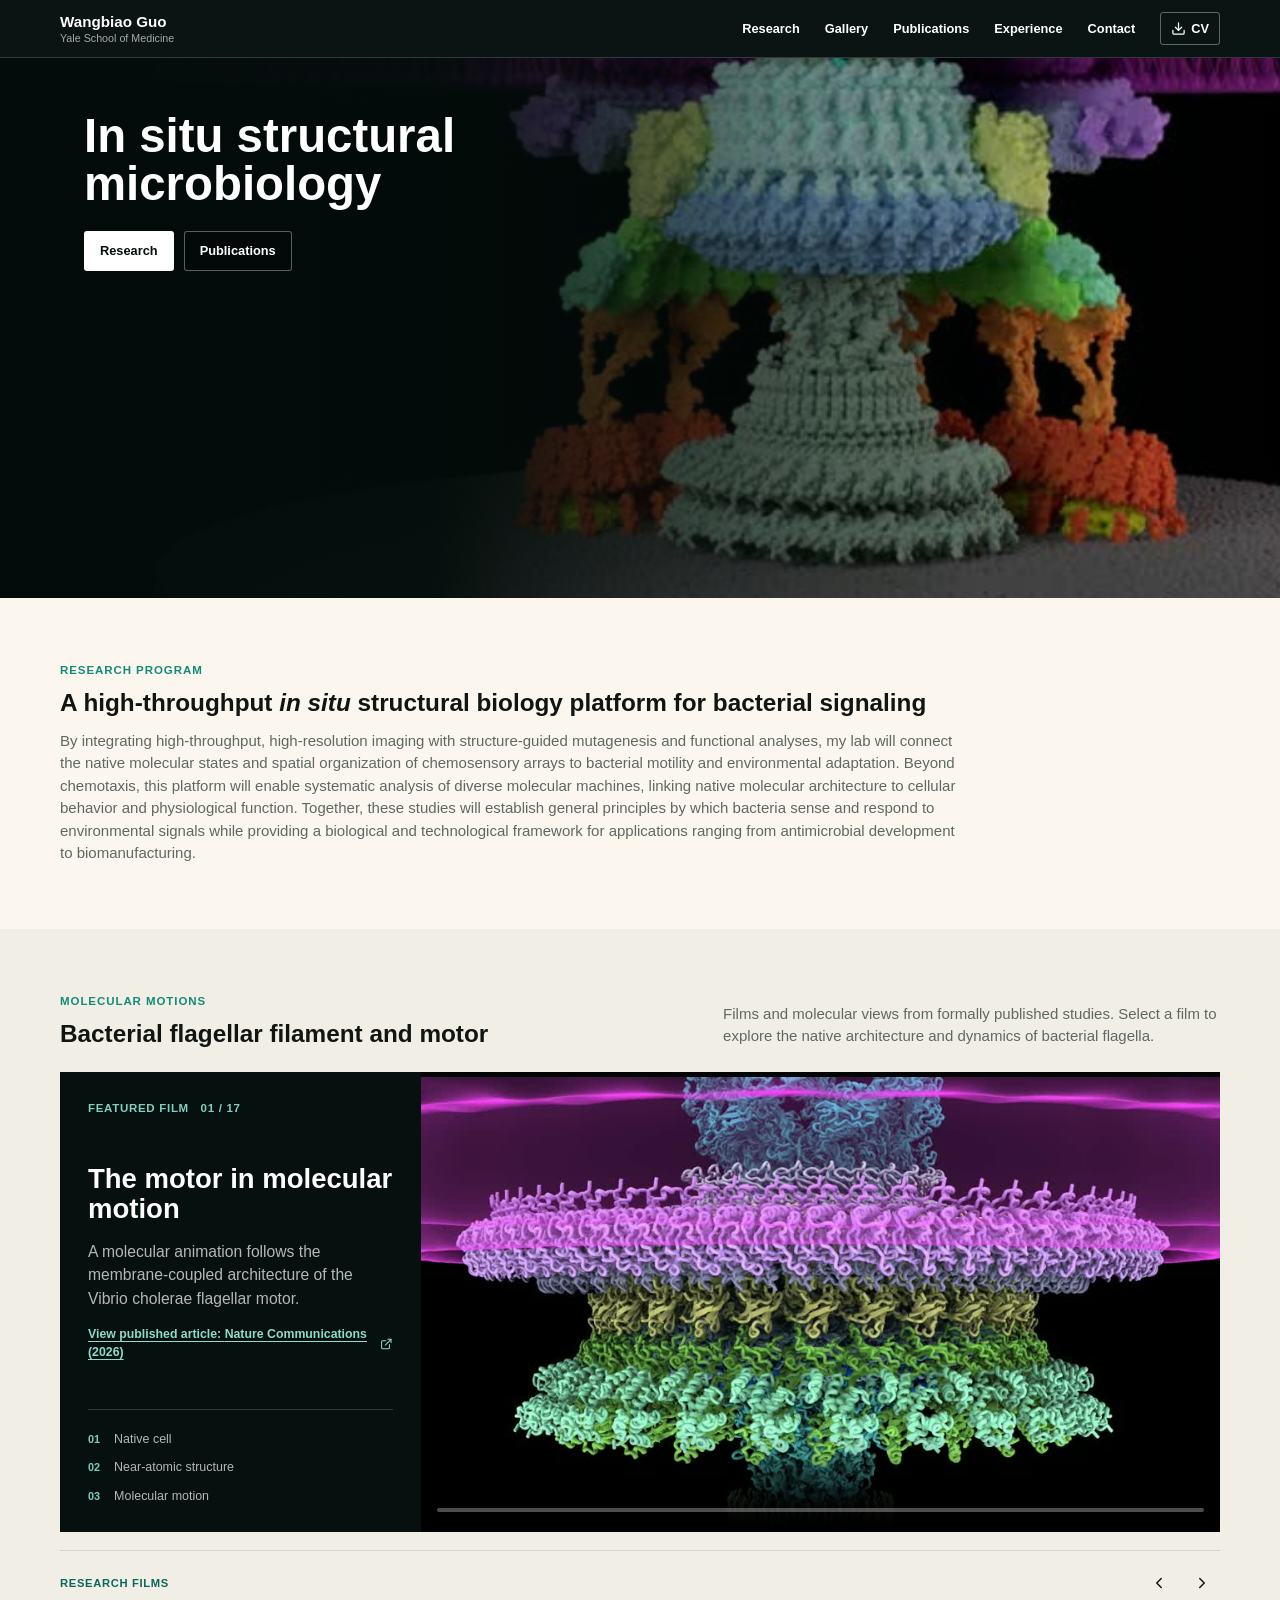
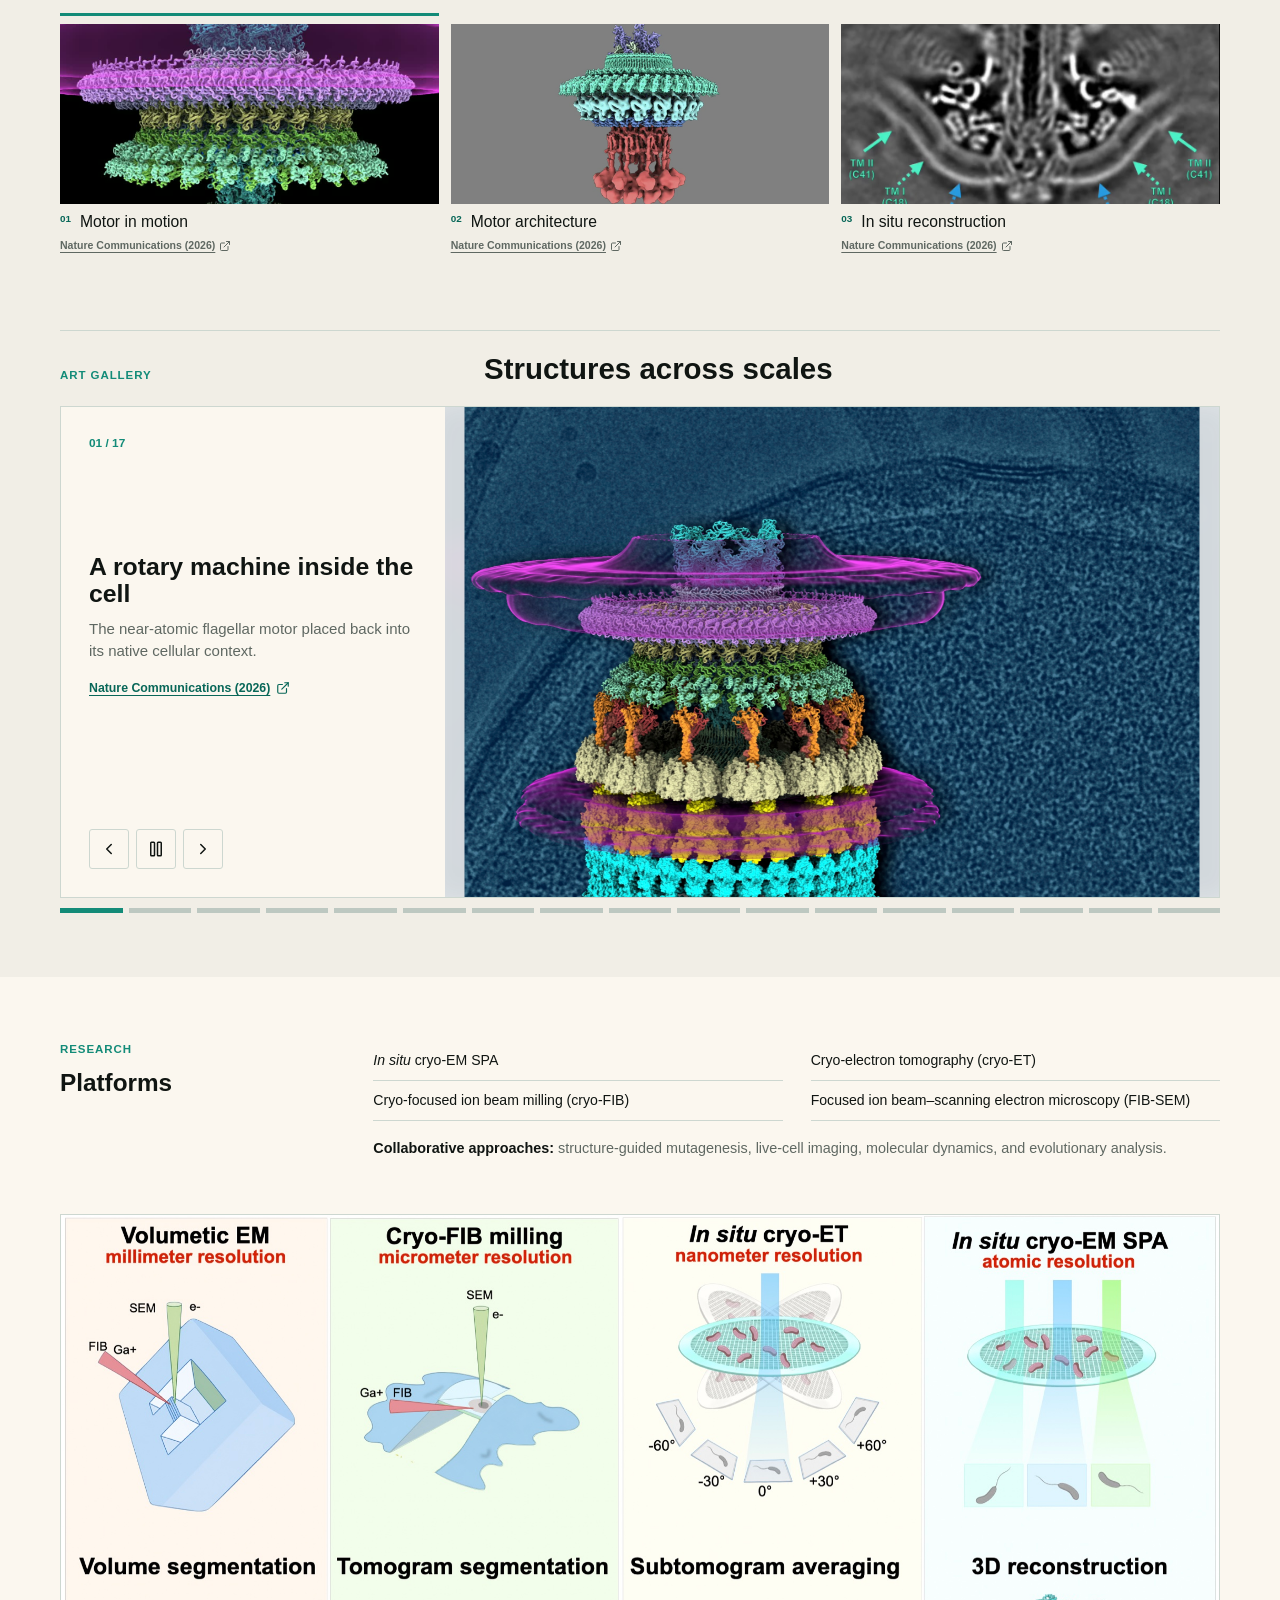
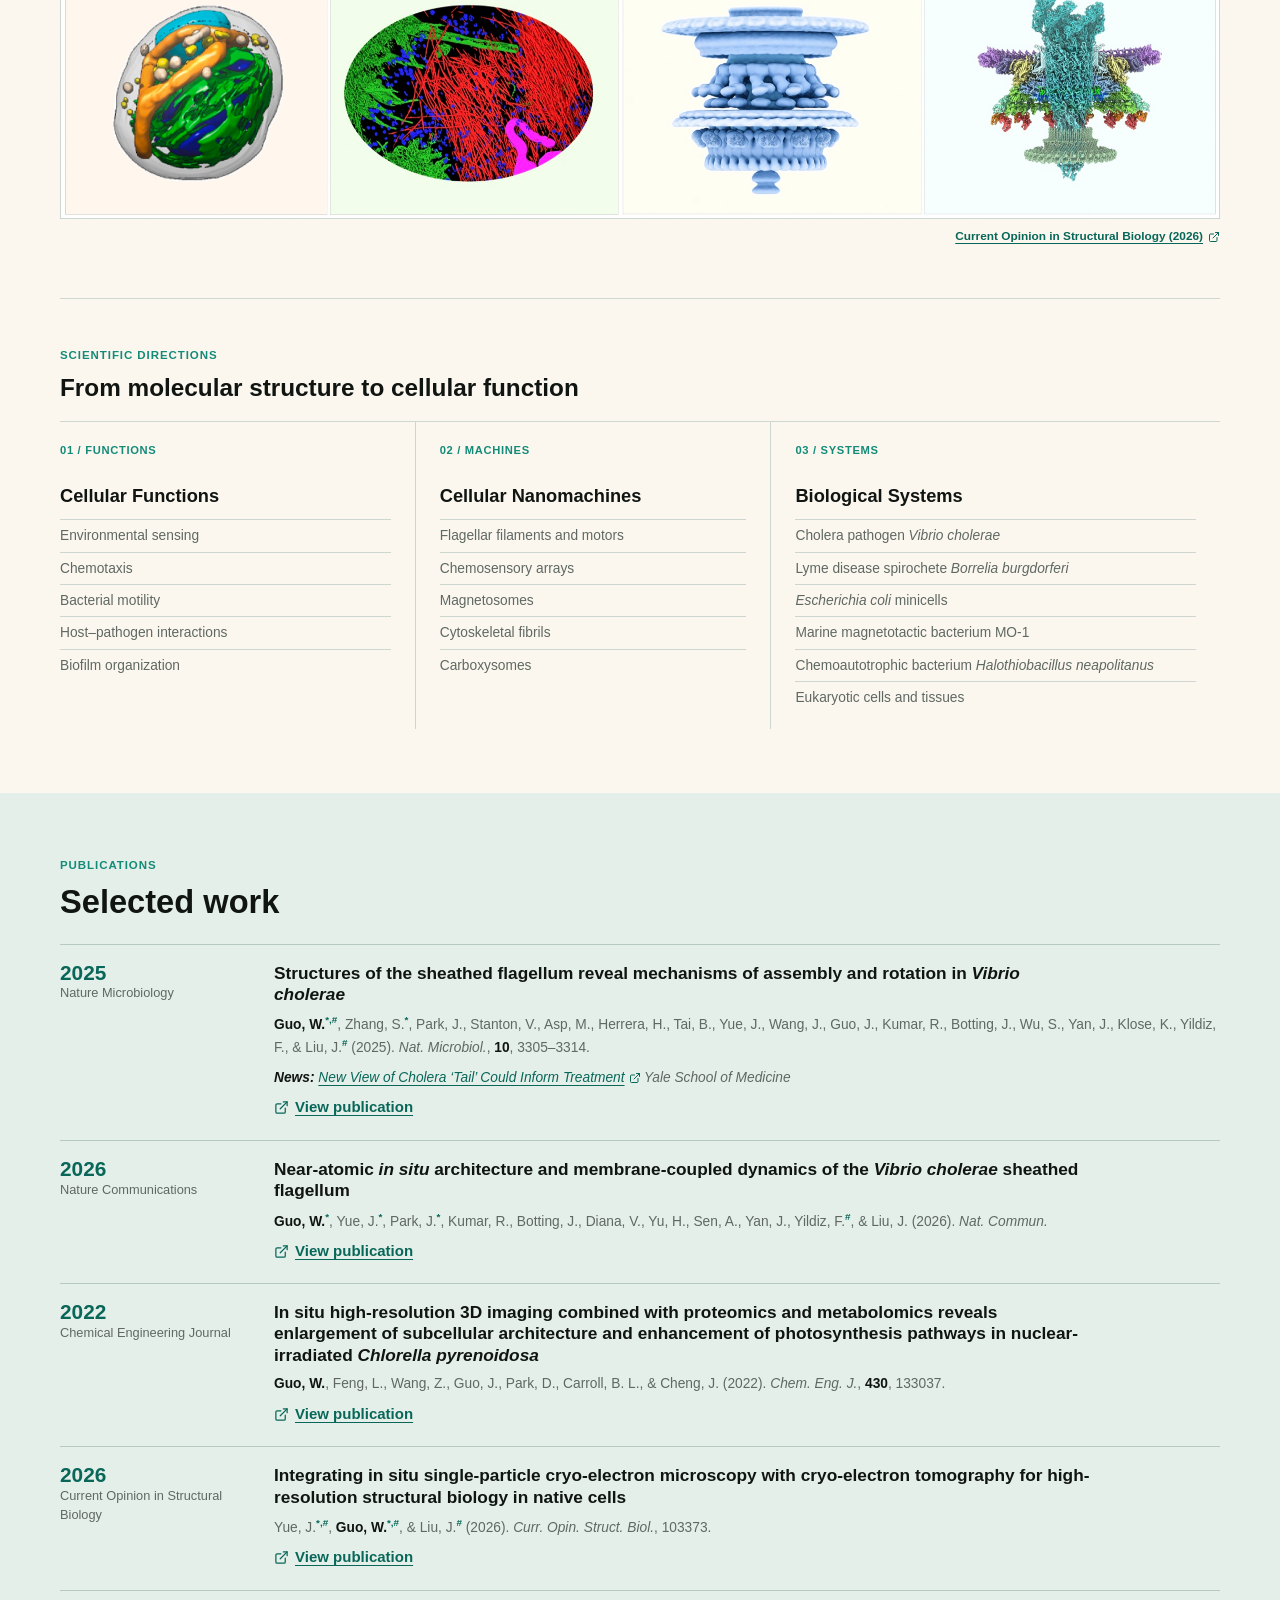
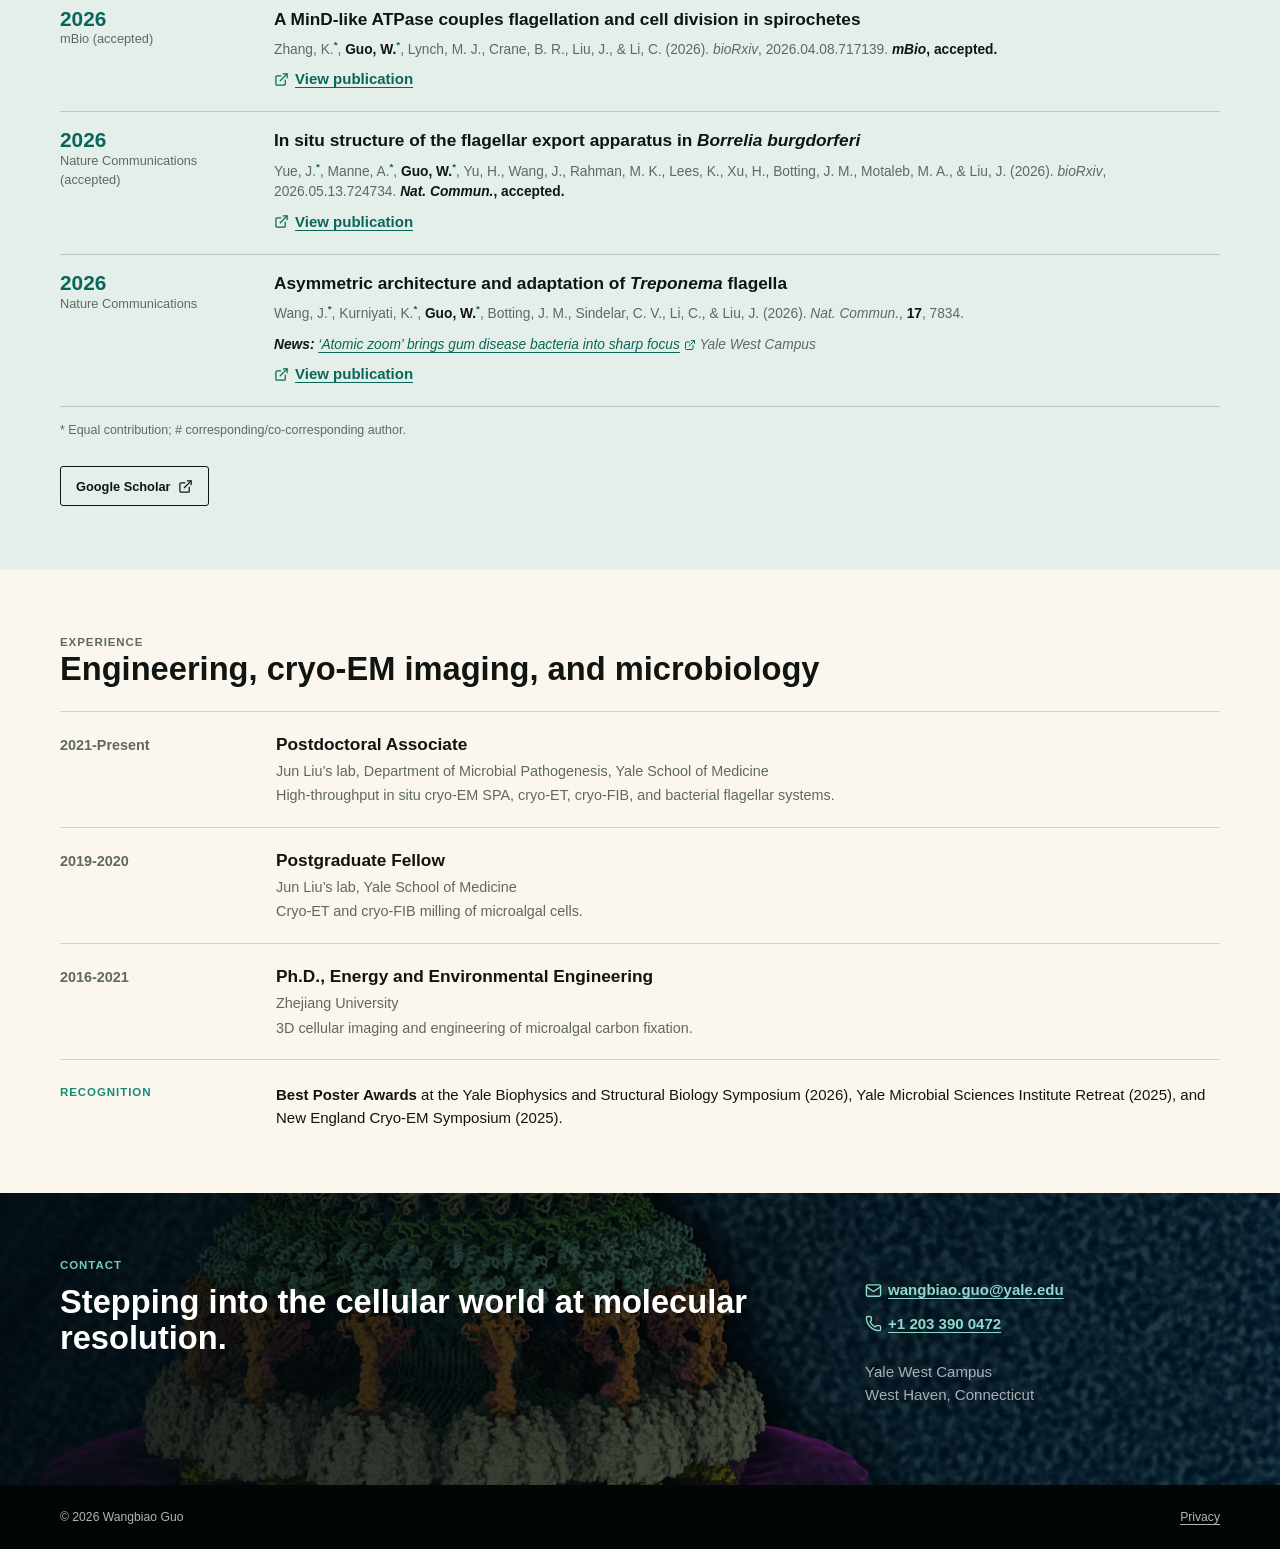
==== commit a534fc40: "Update selected publications" ====
--- a/index.html
+++ b/index.html
@@ -1,2 +1,2 @@
-<!DOCTYPE html><html lang="en"><head><meta charSet="utf-8"/><meta name="viewport" content="width=device-width, initial-scale=1"/><link rel="preload" as="image" href="/videos/vibrio-flaa-filament-poster.jpg"/><link rel="preload" as="image" href="/videos/vibrio-flab-filament-poster.jpg"/><link rel="preload" as="image" href="/videos/vibrio-sheathed-filament-poster.jpg"/><link rel="preload" as="image" href="/videos/treponema-flagellum-architecture-poster.jpg"/><link rel="preload" as="image" href="/videos/treponema-flagella-cell-poster.jpg"/><link rel="preload" as="image" href="/videos/chlorella-cell-map-poster.jpg"/><link rel="preload" as="image" href="/videos/chlorella-organelle-map-poster.jpg"/><link rel="preload" as="image" href="/videos/chlorella-tomogram-poster.jpg"/><link rel="preload" as="image" href="/videos/chlorella-architecture-poster.jpg"/><link rel="stylesheet" href="/_next/static/css/index.CcFarMVX.css" data-rsc-css-href="/_next/static/css/index.CcFarMVX.css" data-precedence="vite-rsc/importer-resources"/><link rel="modulepreload" fetchPriority="low" href="/_next/static/chunks/index-hTKS_zc-.js"/><script src="/_next/static/chunks/rolldown-runtime-C60lm6uB.js" type="module" async=""></script><script src="/_next/static/chunks/framework-D_rUT4EX.js" type="module" async=""></script><link rel="modulepreload" href="/_next/static/chunks/layout-segment-context-QRkHkQr9.js" crossorigin=""/><link rel="modulepreload" href="/_next/static/chunks/Icon-Bo9jbUr1.js" crossorigin=""/><link rel="modulepreload" href="/_next/static/chunks/art-gallery-BUmM9VBi.js" crossorigin=""/><link rel="modulepreload" href="/_next/static/chunks/createLucideIcon-CLApvFWr.js" crossorigin=""/><link rel="modulepreload" href="/_next/static/chunks/analytics-consent-hNktCfe_.js" crossorigin=""/><title>Wangbiao (Seven) Guo | In Situ Structural Microbiology</title><meta name="description" content="Wangbiao (Seven) Guo studies bacterial nanomachines using high-throughput in situ cryo-EM and cryo-ET."/><script>Object.assign(((self[Symbol.for("vinext.navigationRuntime")]??={bootstrap:{routeManifest:null},functions:{}}).bootstrap.rsc??={rsc:[]}),{params:{},nav:{"pathname":"/","searchParams":[]}})</script><link rel="modulepreload" href="/_next/static/chunks/index-hTKS_zc-.js" />
-</head><body><a class="skip-link" href="#main">Skip to content</a><header class="site-header"><a class="wordmark" href="#top" data-track="home"><strong>Wangbiao Guo</strong><span>Yale School of Medicine</span></a><nav class="desktop-nav" aria-label="Primary navigation"><a href="#research">Research</a><a href="#gallery">Gallery</a><a href="#publications">Publications</a><a href="#experience">Experience</a><a href="#contact">Contact</a><a class="nav-cv" href="/Wangbiao_Guo_CV.pdf" download="" data-track="download-cv-nav"><svg xmlns="http://www.w3.org/2000/svg" width="15" height="15" viewBox="0 0 24 24" fill="none" stroke="currentColor" stroke-width="2" stroke-linecap="round" stroke-linejoin="round" class="lucide lucide-download" aria-hidden="true"><path d="M12 15V3"></path><path d="M21 15v4a2 2 0 0 1-2 2H5a2 2 0 0 1-2-2v-4"></path><path d="m7 10 5 5 5-5"></path></svg> CV</a></nav><details class="mobile-menu"><summary aria-label="Open navigation"><svg xmlns="http://www.w3.org/2000/svg" width="19" height="19" viewBox="0 0 24 24" fill="none" stroke="currentColor" stroke-width="2" stroke-linecap="round" stroke-linejoin="round" class="lucide lucide-menu" aria-hidden="true"><path d="M4 5h16"></path><path d="M4 12h16"></path><path d="M4 19h16"></path></svg></summary><nav aria-label="Mobile navigation"><a href="#research">Research</a><a href="#gallery">Gallery</a><a href="#publications">Publications</a><a href="#experience">Experience</a><a href="#contact">Contact</a><a class="nav-cv" href="/Wangbiao_Guo_CV.pdf" download="" data-track="download-cv-nav"><svg xmlns="http://www.w3.org/2000/svg" width="15" height="15" viewBox="0 0 24 24" fill="none" stroke="currentColor" stroke-width="2" stroke-linecap="round" stroke-linejoin="round" class="lucide lucide-download" aria-hidden="true"><path d="M12 15V3"></path><path d="M21 15v4a2 2 0 0 1-2 2H5a2 2 0 0 1-2-2v-4"></path><path d="m7 10 5 5 5-5"></path></svg> CV</a></nav></details></header><main id="main"><section id="top" class="hero"><div class="hero-movie" aria-hidden="true"><div class="hero-movie-frame"><video autoPlay="" loop="" muted="" playsInline="" preload="auto" poster="/videos/vibrio-flexion-poster.jpg" aria-label="Flexion of the Vibrio cholerae sheathed flagellum"><source src="/videos/vibrio-flexion-5-10.mp4" type="video/mp4"/></video></div></div><div class="hero-inner"><div class="hero-main"><div class="hero-copy"><h1>In situ structural<br/>microbiology</h1><div class="intro-actions"><a class="button button-light" href="#research" data-track="explore-research">Research</a><a class="button button-ghost" href="#publications" data-track="hero-publications">Publications</a></div></div></div></div></section><section id="research" class="section research-section research-program-section"><div class="feature-row"><div class="feature-copy"><p class="section-kicker">Research program</p><h2>A high-throughput <em>in situ</em> structural biology platform for bacterial signaling</h2><p>By integrating high-throughput, high-resolution imaging with structure-guided mutagenesis and functional analyses, my lab will connect the native molecular states and spatial organization of chemosensory arrays to bacterial motility and environmental adaptation. Beyond chemotaxis, this platform will enable systematic analysis of diverse molecular machines, linking native molecular architecture to cellular behavior and physiological function. Together, these studies will establish general principles by which bacteria sense and respond to environmental signals while providing a biological and technological framework for applications ranging from antimicrobial development to biomanufacturing.</p></div></div></section><section id="gallery" class="gallery-section" aria-labelledby="gallery-title"><div class="gallery-heading"><div><p class="section-kicker">Molecular motions</p><h2 id="gallery-title">Bacterial flagellar filament and motor</h2></div><p>Films and molecular views from formally published studies. Select a film to explore the native architecture and dynamics of bacterial flagella.</p></div><div class="film-stage"><div class="film-copy" aria-live="polite"><p class="film-count">Featured film   <!-- -->01<!-- --> <!-- -->/ <!-- -->17</p><div><h3>The motor in molecular motion</h3><p>A molecular animation follows the membrane-coupled architecture of the Vibrio cholerae flagellar motor.</p><a class="gallery-source" href="https://doi.org/10.1038/s41467-026-75593-6" target="_blank" rel="noreferrer" data-track="featured-film-source-1">View published article: <!-- -->Nature Communications (2026)<svg xmlns="http://www.w3.org/2000/svg" width="14" height="14" viewBox="0 0 24 24" fill="none" stroke="currentColor" stroke-width="2" stroke-linecap="round" stroke-linejoin="round" class="lucide lucide-external-link" aria-hidden="true"><path d="M15 3h6v6"></path><path d="M10 14 21 3"></path><path d="M18 13v6a2 2 0 0 1-2 2H5a2 2 0 0 1-2-2V8a2 2 0 0 1 2-2h6"></path></svg></a></div><div class="film-notes" aria-label="Featured film details"><span><strong>01</strong> Native cell</span><span><strong>02</strong> Near-atomic structure</span><span><strong>03</strong> Molecular motion</span></div></div><div class="film-media"><video autoPlay="" muted="" loop="" controls="" playsInline="" preload="metadata" poster="/videos/motor-assembly-animation-poster.jpg" data-track="featured-film-1"><source src="/videos/motor-assembly-animation.mp4" type="video/mp4"/>Your browser does not support embedded video.</video></div></div><div class="film-strip-wrap"><div class="film-strip-heading"><p>Research films</p><div class="film-strip-controls"><button type="button" aria-label="Scroll to previous films" title="Previous films"><svg xmlns="http://www.w3.org/2000/svg" width="24" height="24" viewBox="0 0 24 24" fill="none" stroke="currentColor" stroke-width="2" stroke-linecap="round" stroke-linejoin="round" class="lucide lucide-chevron-left" aria-hidden="true"><path d="m15 18-6-6 6-6"></path></svg></button><button type="button" aria-label="Scroll to next films" title="Next films"><svg xmlns="http://www.w3.org/2000/svg" width="24" height="24" viewBox="0 0 24 24" fill="none" stroke="currentColor" stroke-width="2" stroke-linecap="round" stroke-linejoin="round" class="lucide lucide-chevron-right" aria-hidden="true"><path d="m9 18 6-6-6-6"></path></svg></button></div></div><div class="film-strip" role="region" aria-label="Additional research films" tabindex="0"><article class="film-choice is-active"><button type="button" aria-label="Show film: The motor in molecular motion" aria-pressed="true" data-track="choose-film-1"><img src="/videos/motor-assembly-animation-poster.jpg" alt="" width="320" height="180"/><span><small>01</small>Motor in motion</span></button><a href="https://doi.org/10.1038/s41467-026-75593-6" target="_blank" rel="noreferrer" data-track="film-thumbnail-source-1">Nature Communications (2026)<svg xmlns="http://www.w3.org/2000/svg" width="12" height="12" viewBox="0 0 24 24" fill="none" stroke="currentColor" stroke-width="2" stroke-linecap="round" stroke-linejoin="round" class="lucide lucide-external-link" aria-hidden="true"><path d="M15 3h6v6"></path><path d="M10 14 21 3"></path><path d="M18 13v6a2 2 0 0 1-2 2H5a2 2 0 0 1-2-2V8a2 2 0 0 1 2-2h6"></path></svg></a></article><article class="film-choice"><button type="button" aria-label="Show film: A motor built inside an intact cell" aria-pressed="false" data-track="choose-film-2"><img src="/videos/vibrio-motor-complete-poster.jpg" alt="" width="320" height="180"/><span><small>02</small>Motor architecture</span></button><a href="https://doi.org/10.1038/s41467-026-75593-6" target="_blank" rel="noreferrer" data-track="film-thumbnail-source-2">Nature Communications (2026)<svg xmlns="http://www.w3.org/2000/svg" width="12" height="12" viewBox="0 0 24 24" fill="none" stroke="currentColor" stroke-width="2" stroke-linecap="round" stroke-linejoin="round" class="lucide lucide-external-link" aria-hidden="true"><path d="M15 3h6v6"></path><path d="M10 14 21 3"></path><path d="M18 13v6a2 2 0 0 1-2 2H5a2 2 0 0 1-2-2V8a2 2 0 0 1 2-2h6"></path></svg></a></article><article class="film-choice"><button type="button" aria-label="Show film: From an in situ map to molecular structure" aria-pressed="false" data-track="choose-film-3"><img src="/videos/vibrio-motor-native-poster.jpg" alt="" width="320" height="180"/><span><small>03</small>In situ reconstruction</span></button><a href="https://doi.org/10.1038/s41467-026-75593-6" target="_blank" rel="noreferrer" data-track="film-thumbnail-source-3">Nature Communications (2026)<svg xmlns="http://www.w3.org/2000/svg" width="12" height="12" viewBox="0 0 24 24" fill="none" stroke="currentColor" stroke-width="2" stroke-linecap="round" stroke-linejoin="round" class="lucide lucide-external-link" aria-hidden="true"><path d="M15 3h6v6"></path><path d="M10 14 21 3"></path><path d="M18 13v6a2 2 0 0 1-2 2H5a2 2 0 0 1-2-2V8a2 2 0 0 1 2-2h6"></path></svg></a></article><article class="film-choice"><button type="button" aria-label="Show film: Disassembly of a native motor" aria-pressed="false" data-track="choose-film-4"><img src="/videos/motor-disassembly-poster.jpg" alt="" width="320" height="180"/><span><small>04</small>Motor disassembly</span></button><a href="https://doi.org/10.1038/s41467-026-75593-6" target="_blank" rel="noreferrer" data-track="film-thumbnail-source-4">Nature Communications (2026)<svg xmlns="http://www.w3.org/2000/svg" width="12" height="12" viewBox="0 0 24 24" fill="none" stroke="currentColor" stroke-width="2" stroke-linecap="round" stroke-linejoin="round" class="lucide lucide-external-link" aria-hidden="true"><path d="M15 3h6v6"></path><path d="M10 14 21 3"></path><path d="M18 13v6a2 2 0 0 1-2 2H5a2 2 0 0 1-2-2V8a2 2 0 0 1 2-2h6"></path></svg></a></article><article class="film-choice"><button type="button" aria-label="Show film: A guided view of the flagellar motor" aria-pressed="false" data-track="choose-film-5"><img src="/videos/motor-explainer-poster.jpg" alt="" width="320" height="180"/><span><small>05</small>Motor explainer</span></button><a href="https://doi.org/10.1038/s41467-026-75593-6" target="_blank" rel="noreferrer" data-track="film-thumbnail-source-5">Nature Communications (2026)<svg xmlns="http://www.w3.org/2000/svg" width="12" height="12" viewBox="0 0 24 24" fill="none" stroke="currentColor" stroke-width="2" stroke-linecap="round" stroke-linejoin="round" class="lucide lucide-external-link" aria-hidden="true"><path d="M15 3h6v6"></path><path d="M10 14 21 3"></path><path d="M18 13v6a2 2 0 0 1-2 2H5a2 2 0 0 1-2-2V8a2 2 0 0 1 2-2h6"></path></svg></a></article><article class="film-choice"><button type="button" aria-label="Show film: From cell envelope to molecular machine" aria-pressed="false" data-track="choose-film-6"><img src="/videos/motor-vertical-poster.jpg" alt="" width="320" height="180"/><span><small>06</small>Cell-to-molecule view</span></button><a href="https://doi.org/10.1038/s41467-026-75593-6" target="_blank" rel="noreferrer" data-track="film-thumbnail-source-6">Nature Communications (2026)<svg xmlns="http://www.w3.org/2000/svg" width="12" height="12" viewBox="0 0 24 24" fill="none" stroke="currentColor" stroke-width="2" stroke-linecap="round" stroke-linejoin="round" class="lucide lucide-external-link" aria-hidden="true"><path d="M15 3h6v6"></path><path d="M10 14 21 3"></path><path d="M18 13v6a2 2 0 0 1-2 2H5a2 2 0 0 1-2-2V8a2 2 0 0 1 2-2h6"></path></svg></a></article><article class="film-choice"><button type="button" aria-label="Show film: Flexion of the sheathed flagellum" aria-pressed="false" data-track="choose-film-7"><img src="/videos/vibrio-flexion-poster.jpg" alt="" width="320" height="180"/><span><small>07</small>Flagellar flexion</span></button><a href="https://doi.org/10.1038/s41564-025-02161-x" target="_blank" rel="noreferrer" data-track="film-thumbnail-source-7">Nature Microbiology (2025)<svg xmlns="http://www.w3.org/2000/svg" width="12" height="12" viewBox="0 0 24 24" fill="none" stroke="currentColor" stroke-width="2" stroke-linecap="round" stroke-linejoin="round" class="lucide lucide-external-link" aria-hidden="true"><path d="M15 3h6v6"></path><path d="M10 14 21 3"></path><path d="M18 13v6a2 2 0 0 1-2 2H5a2 2 0 0 1-2-2V8a2 2 0 0 1 2-2h6"></path></svg></a></article><article class="film-choice"><button type="button" aria-label="Show film: Architecture of the FlaD filament" aria-pressed="false" data-track="choose-film-8"><img src="/videos/vibrio-flad-filament-poster.jpg" alt="" width="320" height="180"/><span><small>08</small>FlaD filament</span></button><a href="https://doi.org/10.1038/s41564-025-02161-x" target="_blank" rel="noreferrer" data-track="film-thumbnail-source-8">Nature Microbiology (2025)<svg xmlns="http://www.w3.org/2000/svg" width="12" height="12" viewBox="0 0 24 24" fill="none" stroke="currentColor" stroke-width="2" stroke-linecap="round" stroke-linejoin="round" class="lucide lucide-external-link" aria-hidden="true"><path d="M15 3h6v6"></path><path d="M10 14 21 3"></path><path d="M18 13v6a2 2 0 0 1-2 2H5a2 2 0 0 1-2-2V8a2 2 0 0 1 2-2h6"></path></svg></a></article><article class="film-choice"><button type="button" aria-label="Show film: Architecture of the FlaA filament" aria-pressed="false" data-track="choose-film-9"><img src="/videos/vibrio-flaa-filament-poster.jpg" alt="" width="320" height="180"/><span><small>09</small>FlaA filament</span></button><a href="https://doi.org/10.1038/s41564-025-02161-x" target="_blank" rel="noreferrer" data-track="film-thumbnail-source-9">Nature Microbiology (2025)<svg xmlns="http://www.w3.org/2000/svg" width="12" height="12" viewBox="0 0 24 24" fill="none" stroke="currentColor" stroke-width="2" stroke-linecap="round" stroke-linejoin="round" class="lucide lucide-external-link" aria-hidden="true"><path d="M15 3h6v6"></path><path d="M10 14 21 3"></path><path d="M18 13v6a2 2 0 0 1-2 2H5a2 2 0 0 1-2-2V8a2 2 0 0 1 2-2h6"></path></svg></a></article><article class="film-choice"><button type="button" aria-label="Show film: Architecture of the FlaB filament" aria-pressed="false" data-track="choose-film-10"><img src="/videos/vibrio-flab-filament-poster.jpg" alt="" width="320" height="180"/><span><small>10</small>FlaB filament</span></button><a href="https://doi.org/10.1038/s41564-025-02161-x" target="_blank" rel="noreferrer" data-track="film-thumbnail-source-10">Nature Microbiology (2025)<svg xmlns="http://www.w3.org/2000/svg" width="12" height="12" viewBox="0 0 24 24" fill="none" stroke="currentColor" stroke-width="2" stroke-linecap="round" stroke-linejoin="round" class="lucide lucide-external-link" aria-hidden="true"><path d="M15 3h6v6"></path><path d="M10 14 21 3"></path><path d="M18 13v6a2 2 0 0 1-2 2H5a2 2 0 0 1-2-2V8a2 2 0 0 1 2-2h6"></path></svg></a></article><article class="film-choice"><button type="button" aria-label="Show film: The sheathed filament across scales" aria-pressed="false" data-track="choose-film-11"><img src="/videos/vibrio-sheathed-filament-poster.jpg" alt="" width="320" height="180"/><span><small>11</small>Sheathed filament</span></button><a href="https://doi.org/10.1038/s41564-025-02161-x" target="_blank" rel="noreferrer" data-track="film-thumbnail-source-11">Nature Microbiology (2025)<svg xmlns="http://www.w3.org/2000/svg" width="12" height="12" viewBox="0 0 24 24" fill="none" stroke="currentColor" stroke-width="2" stroke-linecap="round" stroke-linejoin="round" class="lucide lucide-external-link" aria-hidden="true"><path d="M15 3h6v6"></path><path d="M10 14 21 3"></path><path d="M18 13v6a2 2 0 0 1-2 2H5a2 2 0 0 1-2-2V8a2 2 0 0 1 2-2h6"></path></svg></a></article><article class="film-choice"><button type="button" aria-label="Show film: Asymmetric architecture of Treponema flagella" aria-pressed="false" data-track="choose-film-12"><img src="/videos/treponema-flagellum-architecture-poster.jpg" alt="" width="320" height="180"/><span><small>12</small>Treponema architecture</span></button><a href="https://doi.org/10.1038/s41467-026-74267-7" target="_blank" rel="noreferrer" data-track="film-thumbnail-source-12">Nature Communications (2026)<svg xmlns="http://www.w3.org/2000/svg" width="12" height="12" viewBox="0 0 24 24" fill="none" stroke="currentColor" stroke-width="2" stroke-linecap="round" stroke-linejoin="round" class="lucide lucide-external-link" aria-hidden="true"><path d="M15 3h6v6"></path><path d="M10 14 21 3"></path><path d="M18 13v6a2 2 0 0 1-2 2H5a2 2 0 0 1-2-2V8a2 2 0 0 1 2-2h6"></path></svg></a></article><article class="film-choice"><button type="button" aria-label="Show film: Periplasmic flagella shape the whole cell" aria-pressed="false" data-track="choose-film-13"><img src="/videos/treponema-flagella-cell-poster.jpg" alt="" width="320" height="180"/><span><small>13</small>Flagella in the cell</span></button><a href="https://doi.org/10.1038/s41467-026-74267-7" target="_blank" rel="noreferrer" data-track="film-thumbnail-source-13">Nature Communications (2026)<svg xmlns="http://www.w3.org/2000/svg" width="12" height="12" viewBox="0 0 24 24" fill="none" stroke="currentColor" stroke-width="2" stroke-linecap="round" stroke-linejoin="round" class="lucide lucide-external-link" aria-hidden="true"><path d="M15 3h6v6"></path><path d="M10 14 21 3"></path><path d="M18 13v6a2 2 0 0 1-2 2H5a2 2 0 0 1-2-2V8a2 2 0 0 1 2-2h6"></path></svg></a></article><article class="film-choice"><button type="button" aria-label="Show film: Inside a Chlorella cell" aria-pressed="false" data-track="choose-film-14"><img src="/videos/chlorella-cell-map-poster.jpg" alt="" width="320" height="180"/><span><small>14</small>Chlorella cell map</span></button><a href="https://doi.org/10.1016/j.cej.2021.133037" target="_blank" rel="noreferrer" data-track="film-thumbnail-source-14">Chemical Engineering Journal (2022)<svg xmlns="http://www.w3.org/2000/svg" width="12" height="12" viewBox="0 0 24 24" fill="none" stroke="currentColor" stroke-width="2" stroke-linecap="round" stroke-linejoin="round" class="lucide lucide-external-link" aria-hidden="true"><path d="M15 3h6v6"></path><path d="M10 14 21 3"></path><path d="M18 13v6a2 2 0 0 1-2 2H5a2 2 0 0 1-2-2V8a2 2 0 0 1 2-2h6"></path></svg></a></article><article class="film-choice"><button type="button" aria-label="Show film: An organelle map in three dimensions" aria-pressed="false" data-track="choose-film-15"><img src="/videos/chlorella-organelle-map-poster.jpg" alt="" width="320" height="180"/><span><small>15</small>Organelle map</span></button><a href="https://doi.org/10.1016/j.cej.2021.133037" target="_blank" rel="noreferrer" data-track="film-thumbnail-source-15">Chemical Engineering Journal (2022)<svg xmlns="http://www.w3.org/2000/svg" width="12" height="12" viewBox="0 0 24 24" fill="none" stroke="currentColor" stroke-width="2" stroke-linecap="round" stroke-linejoin="round" class="lucide lucide-external-link" aria-hidden="true"><path d="M15 3h6v6"></path><path d="M10 14 21 3"></path><path d="M18 13v6a2 2 0 0 1-2 2H5a2 2 0 0 1-2-2V8a2 2 0 0 1 2-2h6"></path></svg></a></article><article class="film-choice"><button type="button" aria-label="Show film: Tracing membranes through a cell" aria-pressed="false" data-track="choose-film-16"><img src="/videos/chlorella-tomogram-poster.jpg" alt="" width="320" height="180"/><span><small>16</small>Cellular tomogram</span></button><a href="https://doi.org/10.1016/j.cej.2021.133037" target="_blank" rel="noreferrer" data-track="film-thumbnail-source-16">Chemical Engineering Journal (2022)<svg xmlns="http://www.w3.org/2000/svg" width="12" height="12" viewBox="0 0 24 24" fill="none" stroke="currentColor" stroke-width="2" stroke-linecap="round" stroke-linejoin="round" class="lucide lucide-external-link" aria-hidden="true"><path d="M15 3h6v6"></path><path d="M10 14 21 3"></path><path d="M18 13v6a2 2 0 0 1-2 2H5a2 2 0 0 1-2-2V8a2 2 0 0 1 2-2h6"></path></svg></a></article><article class="film-choice"><button type="button" aria-label="Show film: Reconstructing cellular architecture" aria-pressed="false" data-track="choose-film-17"><img src="/videos/chlorella-architecture-poster.jpg" alt="" width="320" height="180"/><span><small>17</small>3D architecture</span></button><a href="https://doi.org/10.1016/j.cej.2021.133037" target="_blank" rel="noreferrer" data-track="film-thumbnail-source-17">Chemical Engineering Journal (2022)<svg xmlns="http://www.w3.org/2000/svg" width="12" height="12" viewBox="0 0 24 24" fill="none" stroke="currentColor" stroke-width="2" stroke-linecap="round" stroke-linejoin="round" class="lucide lucide-external-link" aria-hidden="true"><path d="M15 3h6v6"></path><path d="M10 14 21 3"></path><path d="M18 13v6a2 2 0 0 1-2 2H5a2 2 0 0 1-2-2V8a2 2 0 0 1 2-2h6"></path></svg></a></article></div></div><div class="visual-archive-heading"><p class="section-kicker">Art gallery</p><h3>Structures across scales</h3></div><div class="gallery-stage is-playing" aria-live="polite"><div class="gallery-caption"><p class="gallery-count">01<!-- --> /<!-- --> <!-- -->17</p><div><h3>A rotary machine inside the cell</h3><p>The near-atomic flagellar motor placed back into its native cellular context.</p><a class="gallery-source" href="https://doi.org/10.1038/s41467-026-75593-6" target="_blank" rel="noreferrer" data-track="gallery-source-caption-1">Nature Communications (2026)<svg xmlns="http://www.w3.org/2000/svg" width="14" height="14" viewBox="0 0 24 24" fill="none" stroke="currentColor" stroke-width="2" stroke-linecap="round" stroke-linejoin="round" class="lucide lucide-external-link" aria-hidden="true"><path d="M15 3h6v6"></path><path d="M10 14 21 3"></path><path d="M18 13v6a2 2 0 0 1-2 2H5a2 2 0 0 1-2-2V8a2 2 0 0 1 2-2h6"></path></svg></a></div><div class="gallery-controls"><button type="button" aria-label="Previous artwork" title="Previous artwork" data-track="gallery-previous"><svg xmlns="http://www.w3.org/2000/svg" width="24" height="24" viewBox="0 0 24 24" fill="none" stroke="currentColor" stroke-width="2" stroke-linecap="round" stroke-linejoin="round" class="lucide lucide-chevron-left" aria-hidden="true"><path d="m15 18-6-6 6-6"></path></svg></button><button type="button" aria-label="Pause gallery" title="Pause gallery" data-track="gallery-pause"><svg xmlns="http://www.w3.org/2000/svg" width="24" height="24" viewBox="0 0 24 24" fill="none" stroke="currentColor" stroke-width="2" stroke-linecap="round" stroke-linejoin="round" class="lucide lucide-pause" aria-hidden="true"><rect x="14" y="3" width="5" height="18" rx="1"></rect><rect x="5" y="3" width="5" height="18" rx="1"></rect></svg></button><button type="button" aria-label="Next artwork" title="Next artwork" data-track="gallery-next"><svg xmlns="http://www.w3.org/2000/svg" width="24" height="24" viewBox="0 0 24 24" fill="none" stroke="currentColor" stroke-width="2" stroke-linecap="round" stroke-linejoin="round" class="lucide lucide-chevron-right" aria-hidden="true"><path d="m9 18 6-6-6-6"></path></svg></button></div></div><div class="gallery-images"><figure class="gallery-slide is-active" aria-hidden="false"><a class="gallery-art-link" href="https://doi.org/10.1038/s41467-026-75593-6" target="_blank" rel="noreferrer" aria-label="View source article for A rotary machine inside the cell" data-track="gallery-source-image-1" tabindex="0"><img src="/gallery/motor-native.jpeg" alt="" class="gallery-backdrop" aria-hidden="true" loading="lazy" decoding="async" width="1200" height="700"/><img src="/gallery/motor-native.jpeg" alt="Molecular model of the Vibrio cholerae flagellar motor shown within an in situ cryo-EM image." class="gallery-foreground" loading="lazy" decoding="async" width="1200" height="700"/></a></figure><figure class="gallery-slide" aria-hidden="true"><a class="gallery-art-link" href="https://doi.org/10.1016/j.sbi.2026.103373" target="_blank" rel="noreferrer" aria-label="View source article for Two views, one cellular structure" data-track="gallery-source-image-2" tabindex="-1"><img src="/gallery/in-situ-platform.jpg" alt="" class="gallery-backdrop" aria-hidden="true" loading="lazy" decoding="async" width="1200" height="700"/><img src="/gallery/in-situ-platform.jpg" alt="Overview of an integrated in situ single-particle cryo-EM and cryo-electron tomography workflow." class="gallery-foreground" loading="lazy" decoding="async" width="1200" height="700"/></a></figure><figure class="gallery-slide" aria-hidden="true"><a class="gallery-art-link" href="https://doi.org/10.1038/s41564-025-02161-x" target="_blank" rel="noreferrer" aria-label="View source article for From a swimming cell to its molecular engine" data-track="gallery-source-image-3" tabindex="-1"><img src="/gallery/flagellum-cell.jpeg" alt="" class="gallery-backdrop" aria-hidden="true" loading="lazy" decoding="async" width="1200" height="700"/><img src="/gallery/flagellum-cell.jpeg" alt="Visualization of a Vibrio cholerae cell and its membrane-sheathed flagellum at cellular and molecular scales." class="gallery-foreground" loading="lazy" decoding="async" width="1200" height="700"/></a></figure><figure class="gallery-slide" aria-hidden="true"><a class="gallery-art-link" href="https://doi.org/10.1038/s41564-025-02161-x" target="_blank" rel="noreferrer" aria-label="View source article for Building the export apparatus" data-track="gallery-source-image-4" tabindex="-1"><img src="/gallery/export-platform.jpg" alt="" class="gallery-backdrop" aria-hidden="true" loading="lazy" decoding="async" width="1200" height="700"/><img src="/gallery/export-platform.jpg" alt="Model for assembly of the Vibrio cholerae flagellar export apparatus and MS-ring with membrane remodeling." class="gallery-foreground" loading="lazy" decoding="async" width="1200" height="700"/></a></figure><figure class="gallery-slide" aria-hidden="true"><a class="gallery-art-link" href="https://doi.org/10.1038/s41467-026-75593-6" target="_blank" rel="noreferrer" aria-label="View source article for Assembly and disassembly in native membranes" data-track="gallery-source-image-5" tabindex="-1"><img src="/gallery/motor-states.jpeg" alt="" class="gallery-backdrop" aria-hidden="true" loading="lazy" decoding="async" width="1200" height="700"/><img src="/gallery/motor-states.jpeg" alt="Molecular structures of the assembled and disassembled Vibrio cholerae flagellar motor." class="gallery-foreground focus-top" loading="lazy" decoding="async" width="1200" height="700"/></a></figure><figure class="gallery-slide" aria-hidden="true"><a class="gallery-art-link" href="https://doi.org/10.1038/s41467-026-75593-6" target="_blank" rel="noreferrer" aria-label="View source article for The membrane-coupled H-ring" data-track="gallery-source-image-6" tabindex="-1"><img src="/gallery/hring-architecture.jpeg" alt="" class="gallery-backdrop" aria-hidden="true" loading="lazy" decoding="async" width="1200" height="700"/><img src="/gallery/hring-architecture.jpeg" alt="Near-atomic architecture and protein interactions within the Vibrio cholerae flagellar H-ring." class="gallery-foreground focus-top" loading="lazy" decoding="async" width="1200" height="700"/></a></figure><figure class="gallery-slide" aria-hidden="true"><a class="gallery-art-link" href="https://doi.org/10.1038/s41467-026-75593-6" target="_blank" rel="noreferrer" aria-label="View source article for A nanomachine built step by step" data-track="gallery-source-image-7" tabindex="-1"><img src="/gallery/assembly-pathway.jpeg" alt="" class="gallery-backdrop" aria-hidden="true" loading="lazy" decoding="async" width="1200" height="700"/><img src="/gallery/assembly-pathway.jpeg" alt="In situ structural pathway for assembly and disassembly of the Vibrio cholerae sheathed flagellar motor." class="gallery-foreground focus-top" loading="lazy" decoding="async" width="1200" height="700"/></a></figure><figure class="gallery-slide" aria-hidden="true"><a class="gallery-art-link" href="https://doi.org/10.1038/s41467-026-75593-6" target="_blank" rel="noreferrer" aria-label="View source article for Membrane-coupled rotation" data-track="gallery-source-image-8" tabindex="-1"><img src="/gallery/rotation-mechanism.jpeg" alt="" class="gallery-backdrop" aria-hidden="true" loading="lazy" decoding="async" width="1200" height="700"/><img src="/gallery/rotation-mechanism.jpeg" alt="Molecular models explaining rotation and membrane coupling of the Vibrio cholerae flagellar motor." class="gallery-foreground focus-top" loading="lazy" decoding="async" width="1200" height="700"/></a></figure><figure class="gallery-slide" aria-hidden="true"><a class="gallery-art-link" href="https://doi.org/10.1038/s41564-025-02161-x" target="_blank" rel="noreferrer" aria-label="View source article for FlaD in its native sheath" data-track="gallery-source-image-9" tabindex="-1"><img src="/gallery/vibrio-flad-structure.jpg" alt="" class="gallery-backdrop" aria-hidden="true" loading="lazy" decoding="async" width="1200" height="700"/><img src="/gallery/vibrio-flad-structure.jpg" alt="Near-atomic structure and membrane context of the Vibrio cholerae FlaD flagellar filament." class="gallery-foreground focus-top" loading="lazy" decoding="async" width="1200" height="700"/></a></figure><figure class="gallery-slide" aria-hidden="true"><a class="gallery-art-link" href="https://doi.org/10.1038/s41564-025-02161-x" target="_blank" rel="noreferrer" aria-label="View source article for Specialized regions of one filament" data-track="gallery-source-image-10" tabindex="-1"><img src="/gallery/vibrio-flagellin-regions.jpg" alt="" class="gallery-backdrop" aria-hidden="true" loading="lazy" decoding="async" width="1200" height="700"/><img src="/gallery/vibrio-flagellin-regions.jpg" alt="Structural comparison of flagellins in different regions of the Vibrio cholerae sheathed filament." class="gallery-foreground" loading="lazy" decoding="async" width="1200" height="700"/></a></figure><figure class="gallery-slide" aria-hidden="true"><a class="gallery-art-link" href="https://doi.org/10.1038/s41564-025-02161-x" target="_blank" rel="noreferrer" aria-label="View source article for Molecular origins of filament curvature" data-track="gallery-source-image-11" tabindex="-1"><img src="/gallery/vibrio-filament-curvature.jpg" alt="" class="gallery-backdrop" aria-hidden="true" loading="lazy" decoding="async" width="1200" height="700"/><img src="/gallery/vibrio-filament-curvature.jpg" alt="In situ and molecular views of curvature in the Vibrio cholerae sheathed flagellar filament." class="gallery-foreground" loading="lazy" decoding="async" width="1200" height="700"/></a></figure><figure class="gallery-slide" aria-hidden="true"><a class="gallery-art-link" href="https://doi.org/10.1016/j.cej.2021.133037" target="_blank" rel="noreferrer" aria-label="View source article for A whole-cell map of Chlorella" data-track="gallery-source-image-12" tabindex="-1"><img src="/gallery/chlorella-cellular-map.jpg" alt="" class="gallery-backdrop" aria-hidden="true" loading="lazy" decoding="async" width="1200" height="700"/><img src="/gallery/chlorella-cellular-map.jpg" alt="FIB-SEM slices, segmentations, and three-dimensional reconstructions of wild-type and mutant Chlorella pyrenoidosa cells." class="gallery-foreground" loading="lazy" decoding="async" width="1200" height="700"/></a></figure><figure class="gallery-slide" aria-hidden="true"><a class="gallery-art-link" href="https://doi.org/10.1021/jacs.5c23283" target="_blank" rel="noreferrer" aria-label="View source article for A field of cellular lamellae" data-track="gallery-source-image-13" tabindex="-1"><img src="/gallery/cryo-fib-lamella-field.jpg" alt="" class="gallery-backdrop" aria-hidden="true" loading="lazy" decoding="async" width="1200" height="700"/><img src="/gallery/cryo-fib-lamella-field.jpg" alt="Wide-field cryogenic electron micrograph showing an array of cellular lamellae prepared by cryo-focused ion beam milling." class="gallery-foreground" loading="lazy" decoding="async" width="1200" height="700"/></a></figure><figure class="gallery-slide" aria-hidden="true"><a class="gallery-art-link" href="https://doi.org/10.1021/jacs.5c23283" target="_blank" rel="noreferrer" aria-label="View source article for Opening a window into a cancer cell" data-track="gallery-source-image-14" tabindex="-1"><img src="/gallery/cryo-fib-cancer-cell.jpg" alt="" class="gallery-backdrop" aria-hidden="true" loading="lazy" decoding="async" width="1200" height="700"/><img src="/gallery/cryo-fib-cancer-cell.jpg" alt="Cryo-FIB milling views paired with a segmented cancer cell containing peptide assemblies, ribosomes, actin, and Golgi and endoplasmic reticulum membranes." class="gallery-foreground" loading="lazy" decoding="async" width="1200" height="700"/></a></figure><figure class="gallery-slide" aria-hidden="true"><a class="gallery-art-link" href="https://doi.org/10.1021/jacs.5c23283" target="_blank" rel="noreferrer" aria-label="View source article for Lamellae ready for tomography" data-track="gallery-source-image-15" tabindex="-1"><img src="/gallery/cryo-fib-lamella-array.jpg" alt="" class="gallery-backdrop" aria-hidden="true" loading="lazy" decoding="async" width="1200" height="700"/><img src="/gallery/cryo-fib-lamella-array.jpg" alt="Cryogenic electron micrograph of multiple cellular lamellae prepared across a grid." class="gallery-foreground" loading="lazy" decoding="async" width="1200" height="700"/></a></figure><figure class="gallery-slide" aria-hidden="true"><a class="gallery-art-link" href="https://doi.org/10.1038/s41564-025-02161-x" target="_blank" rel="noreferrer" aria-label="View source article for Sensing beside the flagellar pole" data-track="gallery-source-image-16" tabindex="-1"><img src="/gallery/vibrio-chemosensory-array.jpg" alt="" class="gallery-backdrop" aria-hidden="true" loading="lazy" decoding="async" width="1200" height="700"/><img src="/gallery/vibrio-chemosensory-array.jpg" alt="Cryo-electron tomogram of a Vibrio cholerae cell showing the flagellar motor, filament, cell envelope, and chemosensory arrays." class="gallery-foreground" loading="lazy" decoding="async" width="1200" height="700"/></a></figure><figure class="gallery-slide" aria-hidden="true"><a class="gallery-art-link" href="https://doi.org/10.1016/j.sbi.2026.103373" target="_blank" rel="noreferrer" aria-label="View source article for Preparing bacterial cells across scales" data-track="gallery-source-image-17" tabindex="-1"><img src="/gallery/bacteria-platinum-layer.jpg" alt="" class="gallery-backdrop" aria-hidden="true" loading="lazy" decoding="async" width="1200" height="700"/><img src="/gallery/bacteria-platinum-layer.jpg" alt="Cryogenic electron microscopy overview showing many bacterial cells beneath a protective platinum layer." class="gallery-foreground" loading="lazy" decoding="async" width="1200" height="700"/></a></figure></div></div><div class="gallery-dots" aria-label="Choose artwork"><button type="button" class="is-active" aria-label="Show artwork 1: A rotary machine inside the cell" aria-current="true" data-track="gallery-artwork-1"></button><button type="button" class="" aria-label="Show artwork 2: Two views, one cellular structure" data-track="gallery-artwork-2"></button><button type="button" class="" aria-label="Show artwork 3: From a swimming cell to its molecular engine" data-track="gallery-artwork-3"></button><button type="button" class="" aria-label="Show artwork 4: Building the export apparatus" data-track="gallery-artwork-4"></button><button type="button" class="" aria-label="Show artwork 5: Assembly and disassembly in native membranes" data-track="gallery-artwork-5"></button><button type="button" class="" aria-label="Show artwork 6: The membrane-coupled H-ring" data-track="gallery-artwork-6"></button><button type="button" class="" aria-label="Show artwork 7: A nanomachine built step by step" data-track="gallery-artwork-7"></button><button type="button" class="" aria-label="Show artwork 8: Membrane-coupled rotation" data-track="gallery-artwork-8"></button><button type="button" class="" aria-label="Show artwork 9: FlaD in its native sheath" data-track="gallery-artwork-9"></button><button type="button" class="" aria-label="Show artwork 10: Specialized regions of one filament" data-track="gallery-artwork-10"></button><button type="button" class="" aria-label="Show artwork 11: Molecular origins of filament curvature" data-track="gallery-artwork-11"></button><button type="button" class="" aria-label="Show artwork 12: A whole-cell map of Chlorella" data-track="gallery-artwork-12"></button><button type="button" class="" aria-label="Show artwork 13: A field of cellular lamellae" data-track="gallery-artwork-13"></button><button type="button" class="" aria-label="Show artwork 14: Opening a window into a cancer cell" data-track="gallery-artwork-14"></button><button type="button" class="" aria-label="Show artwork 15: Lamellae ready for tomography" data-track="gallery-artwork-15"></button><button type="button" class="" aria-label="Show artwork 16: Sensing beside the flagellar pole" data-track="gallery-artwork-16"></button><button type="button" class="" aria-label="Show artwork 17: Preparing bacterial cells across scales" data-track="gallery-artwork-17"></button></div></section><section class="section research-section research-details-section"><div class="platform-row"><div class="platform-heading"><p class="section-kicker">Research</p><h2>Platforms</h2></div><div><ul class="platform-list"><li><em>In situ</em> cryo-EM SPA</li><li>Cryo-electron tomography (cryo-ET)</li><li>Cryo-focused ion beam milling (cryo-FIB)</li><li>Focused ion beam–scanning electron microscopy (FIB-SEM)</li></ul><p class="collaborative-approaches"><strong>Collaborative approaches:</strong> structure-guided mutagenesis, live-cell imaging, molecular dynamics, and evolutionary analysis.</p></div><figure class="platform-visual"><a href="https://doi.org/10.1016/j.sbi.2026.103373" target="_blank" rel="noreferrer" aria-label="View the related Current Opinion in Structural Biology article" data-track="platform-image-source"><img src="/gallery/multiscale-imaging-platform.jpg" alt="Four complementary imaging platforms spanning volumetric electron microscopy, cryo-FIB milling, in situ cryo-electron tomography, and in situ cryo-EM single-particle analysis." loading="lazy" decoding="async" width="2200" height="1147"/></a><figcaption><a href="https://doi.org/10.1016/j.sbi.2026.103373" target="_blank" rel="noreferrer" data-track="platform-caption-source">Current Opinion in Structural Biology (2026)<svg xmlns="http://www.w3.org/2000/svg" width="12" height="12" viewBox="0 0 24 24" fill="none" stroke="currentColor" stroke-width="2" stroke-linecap="round" stroke-linejoin="round" class="lucide lucide-external-link" aria-hidden="true"><path d="M15 3h6v6"></path><path d="M10 14 21 3"></path><path d="M18 13v6a2 2 0 0 1-2 2H5a2 2 0 0 1-2-2V8a2 2 0 0 1 2-2h6"></path></svg></a></figcaption></figure></div><div class="program-heading platform-heading-style"><p class="section-kicker">Scientific directions</p><h2>From molecular structure to cellular function</h2></div><div class="research-grid"><article class="research-item"><p class="item-number">01 / Functions</p><h3>Cellular Functions</h3><ul class="direction-list"><li>Environmental sensing</li><li>Chemotaxis</li><li>Bacterial motility</li><li>Host–pathogen interactions</li><li>Biofilm organization</li></ul></article><article class="research-item"><p class="item-number">02 / Machines</p><h3>Cellular Nanomachines</h3><ul class="direction-list"><li>Flagellar filaments and motors</li><li>Chemosensory arrays</li><li>Magnetosomes</li><li>Cytoskeletal fibrils</li><li>Carboxysomes</li></ul></article><article class="research-item"><p class="item-number">03 / Systems</p><h3>Biological Systems</h3><ul class="direction-list"><li>Cholera pathogen <em>Vibrio cholerae</em></li><li>Lyme disease spirochete <em>Borrelia burgdorferi</em></li><li><em>Escherichia coli</em> minicells</li><li>Marine magnetotactic bacterium MO-1</li><li>Chemoautotrophic bacterium <em>Halothiobacillus neapolitanus</em></li><li>Eukaryotic cells and tissues</li></ul></article></div></section><section id="publications" class="section"><div class="section-heading narrow"><div><p class="section-kicker">Publications</p><h2>Selected work</h2></div></div><div class="publication-list"><article class="publication"><div class="publication-meta"><span>2025</span><span>Nature Microbiology</span></div><div><h3>Structures of the sheathed flagellum reveal mechanisms of assembly and rotation in Vibrio cholerae</h3><p>Guo, W., Zhang, S., Park, J. et al. Nature Microbiology 10, 3305-3314.</p><a class="text-link icon-link" href="https://doi.org/10.1038/s41564-025-02161-x" rel="noreferrer" target="_blank" data-track="publication-2025"><svg xmlns="http://www.w3.org/2000/svg" width="15" height="15" viewBox="0 0 24 24" fill="none" stroke="currentColor" stroke-width="2" stroke-linecap="round" stroke-linejoin="round" class="lucide lucide-external-link" aria-hidden="true"><path d="M15 3h6v6"></path><path d="M10 14 21 3"></path><path d="M18 13v6a2 2 0 0 1-2 2H5a2 2 0 0 1-2-2V8a2 2 0 0 1 2-2h6"></path></svg> View publication</a></div></article><article class="publication"><div class="publication-meta"><span>2026</span><span>Nature Communications</span></div><div><h3>Near-atomic in situ architecture and membrane-coupled dynamics of the Vibrio cholerae sheathed flagellum</h3><p>Guo, W., Yue, J., Park, J.H. et al. Nature Communications 17, 9199.</p><a class="text-link icon-link" href="https://doi.org/10.1038/s41467-026-75593-6" rel="noreferrer" target="_blank" data-track="publication-2026"><svg xmlns="http://www.w3.org/2000/svg" width="15" height="15" viewBox="0 0 24 24" fill="none" stroke="currentColor" stroke-width="2" stroke-linecap="round" stroke-linejoin="round" class="lucide lucide-external-link" aria-hidden="true"><path d="M15 3h6v6"></path><path d="M10 14 21 3"></path><path d="M18 13v6a2 2 0 0 1-2 2H5a2 2 0 0 1-2-2V8a2 2 0 0 1 2-2h6"></path></svg> View publication</a></div></article><article class="publication"><div class="publication-meta"><span>2022</span><span>Chemical Engineering Journal</span></div><div><h3>In situ high-resolution 3D imaging reveals subcellular architecture and enhanced photosynthesis pathways in Chlorella pyrenoidosa</h3><p>Guo, W., Feng, L., Wang, Z. et al. Chemical Engineering Journal 430, 133037.</p><a class="text-link icon-link" href="https://doi.org/10.1016/j.cej.2021.133037" rel="noreferrer" target="_blank" data-track="publication-2022"><svg xmlns="http://www.w3.org/2000/svg" width="15" height="15" viewBox="0 0 24 24" fill="none" stroke="currentColor" stroke-width="2" stroke-linecap="round" stroke-linejoin="round" class="lucide lucide-external-link" aria-hidden="true"><path d="M15 3h6v6"></path><path d="M10 14 21 3"></path><path d="M18 13v6a2 2 0 0 1-2 2H5a2 2 0 0 1-2-2V8a2 2 0 0 1 2-2h6"></path></svg> View publication</a></div></article><article class="publication"><div class="publication-meta"><span>2026</span><span>Current Opinion in Structural Biology</span></div><div><h3>Integrating in situ single-particle cryo-electron microscopy with cryo-electron tomography for high-resolution structural biology in native cellular contexts</h3><p>Yue, J., Guo, W. &amp; Liu, J. Current Opinion in Structural Biology, 103373.</p><a class="text-link icon-link" href="https://doi.org/10.1016/j.sbi.2026.103373" rel="noreferrer" target="_blank" data-track="publication-2026"><svg xmlns="http://www.w3.org/2000/svg" width="15" height="15" viewBox="0 0 24 24" fill="none" stroke="currentColor" stroke-width="2" stroke-linecap="round" stroke-linejoin="round" class="lucide lucide-external-link" aria-hidden="true"><path d="M15 3h6v6"></path><path d="M10 14 21 3"></path><path d="M18 13v6a2 2 0 0 1-2 2H5a2 2 0 0 1-2-2V8a2 2 0 0 1 2-2h6"></path></svg> View publication</a></div></article><article class="publication"><div class="publication-meta"><span>2026</span><span>Nature Communications</span></div><div><h3>Asymmetric architecture and adaptation of Treponema flagella</h3><p>Wang, J., Kurniyati, K., Guo, W. et al. Nature Communications 17, 7834.</p><a class="text-link icon-link" href="https://doi.org/10.1038/s41467-026-74267-7" rel="noreferrer" target="_blank" data-track="publication-2026"><svg xmlns="http://www.w3.org/2000/svg" width="15" height="15" viewBox="0 0 24 24" fill="none" stroke="currentColor" stroke-width="2" stroke-linecap="round" stroke-linejoin="round" class="lucide lucide-external-link" aria-hidden="true"><path d="M15 3h6v6"></path><path d="M10 14 21 3"></path><path d="M18 13v6a2 2 0 0 1-2 2H5a2 2 0 0 1-2-2V8a2 2 0 0 1 2-2h6"></path></svg> View publication</a></div></article><article class="publication"><div class="publication-meta"><span>2026</span><span>Journal of the American Chemical Society</span></div><div><h3>Cryo-structural insights into enzymatic peptide self-assembly driving extrinsic lytic cell death</h3><p>Yi, M., Guo, J., Zia, A. et al. Journal of the American Chemical Society 148, 14117-14128.</p><a class="text-link icon-link" href="https://doi.org/10.1021/jacs.5c23283" rel="noreferrer" target="_blank" data-track="publication-2026"><svg xmlns="http://www.w3.org/2000/svg" width="15" height="15" viewBox="0 0 24 24" fill="none" stroke="currentColor" stroke-width="2" stroke-linecap="round" stroke-linejoin="round" class="lucide lucide-external-link" aria-hidden="true"><path d="M15 3h6v6"></path><path d="M10 14 21 3"></path><path d="M18 13v6a2 2 0 0 1-2 2H5a2 2 0 0 1-2-2V8a2 2 0 0 1 2-2h6"></path></svg> View publication</a></div></article><article class="publication"><div class="publication-meta"><span>2026</span><span>PNAS Nexus</span></div><div><h3>Assembly and glycosylation of Helicobacter pylori sheathed flagella</h3><p>Kumar, R., Tachiyama, S., Hoover, T.R. et al. PNAS Nexus 5, pgag011.</p><a class="text-link icon-link" href="https://doi.org/10.1093/pnasnexus/pgag011" rel="noreferrer" target="_blank" data-track="publication-2026"><svg xmlns="http://www.w3.org/2000/svg" width="15" height="15" viewBox="0 0 24 24" fill="none" stroke="currentColor" stroke-width="2" stroke-linecap="round" stroke-linejoin="round" class="lucide lucide-external-link" aria-hidden="true"><path d="M15 3h6v6"></path><path d="M10 14 21 3"></path><path d="M18 13v6a2 2 0 0 1-2 2H5a2 2 0 0 1-2-2V8a2 2 0 0 1 2-2h6"></path></svg> View publication</a></div></article></div><a class="button button-secondary" href="https://scholar.google.com/citations?user=TnK8JfYAAAAJ&amp;hl=en" rel="noreferrer" target="_blank" data-track="complete-publications">Google Scholar<!-- --> <svg xmlns="http://www.w3.org/2000/svg" width="15" height="15" viewBox="0 0 24 24" fill="none" stroke="currentColor" stroke-width="2" stroke-linecap="round" stroke-linejoin="round" class="lucide lucide-external-link" aria-hidden="true"><path d="M15 3h6v6"></path><path d="M10 14 21 3"></path><path d="M18 13v6a2 2 0 0 1-2 2H5a2 2 0 0 1-2-2V8a2 2 0 0 1 2-2h6"></path></svg></a></section><section id="experience" class="section experience-section"><div class="section-heading narrow"><p class="section-kicker">Experience</p><h2>Engineering, cryo-EM imaging, and microbiology</h2></div><div class="timeline"><article class="timeline-entry"><p class="timeline-date">2021-Present</p><div><h3>Postdoctoral Associate</h3><p>Jun Liu’s lab, Department of Microbial Pathogenesis, Yale School of Medicine</p><p>High-throughput in situ cryo-EM SPA, cryo-ET, cryo-FIB, and bacterial flagellar systems.</p></div></article><article class="timeline-entry"><p class="timeline-date">2019-2020</p><div><h3>Postgraduate Fellow</h3><p>Jun Liu’s lab, Yale School of Medicine</p><p>Cryo-ET and cryo-FIB milling of microalgal cells.</p></div></article><article class="timeline-entry"><p class="timeline-date">2016-2021</p><div><h3>Ph.D., Energy and Environmental Engineering</h3><p>Zhejiang University</p><p>3D cellular imaging and engineering of microalgal carbon fixation.</p></div></article></div><div class="recognition"><p class="section-kicker">Recognition</p><p><strong>Best Poster Awards</strong> at the Yale Biophysics and Structural Biology Symposium (2026), Yale Microbial Sciences Institute Retreat (2025), and New England Cryo-EM Symposium (2025).</p></div></section><section id="contact" class="section contact-section"><div><p class="section-kicker">Contact</p><h2>Stepping into the cellular world at molecular resolution.</h2></div><div class="contact-details"><a class="icon-link" href="mailto:wangbiao.guo@yale.edu" data-track="email-contact"><svg xmlns="http://www.w3.org/2000/svg" width="17" height="17" viewBox="0 0 24 24" fill="none" stroke="currentColor" stroke-width="2" stroke-linecap="round" stroke-linejoin="round" class="lucide lucide-mail" aria-hidden="true"><path d="m22 7-8.991 5.727a2 2 0 0 1-2.009 0L2 7"></path><rect x="2" y="4" width="20" height="16" rx="2"></rect></svg> wangbiao.guo@yale.edu</a><a class="icon-link" href="tel:+12033900472" data-track="phone-contact"><svg xmlns="http://www.w3.org/2000/svg" width="17" height="17" viewBox="0 0 24 24" fill="none" stroke="currentColor" stroke-width="2" stroke-linecap="round" stroke-linejoin="round" class="lucide lucide-phone" aria-hidden="true"><path d="M13.832 16.568a1 1 0 0 0 1.213-.303l.355-.465A2 2 0 0 1 17 15h3a2 2 0 0 1 2 2v3a2 2 0 0 1-2 2A18 18 0 0 1 2 4a2 2 0 0 1 2-2h3a2 2 0 0 1 2 2v3a2 2 0 0 1-.8 1.6l-.468.351a1 1 0 0 0-.292 1.233 14 14 0 0 0 6.392 6.384"></path></svg> +1 203 390 0472</a><p>Yale West Campus<br/>West Haven, Connecticut</p></div></section></main><footer class="site-footer"><p>© <!-- -->2026<!-- --> Wangbiao Guo</p><div><a href="/privacy">Privacy</a></div></footer><script type="module" src="/_next/static/chunks/index-hTKS_zc-.js" id="_R_" async=""></script><script>((self[Symbol.for("vinext.navigationRuntime")]??={bootstrap:{routeManifest:null},functions:{}}).bootstrap.rsc??={rsc:[]}).rsc.push("0:{\"page:/\":\"$L1\",\"layout:/\":\"$L2\",\"route:/\":\"$L3\",\"__route\":\"route:/\",\"__interceptionContext\":null,\"__layoutIds\":[\"layout:/\"],\"__rootLayout\":\"/\",\"__bfcacheSegmentIdentities\":{\"layout:/\":\"[\\\"layout\\\",\\\"layout:/\\\",\\\"root-boundary:/\\\",\\\"\\\"]\",\"page:/\":\"[\\\"page\\\",\\\"page:/\\\",\\\"root-boundary:/\\\",\\\"\\\"]\"},\"__srcPage\":[\"page\"],\"__layoutFlags\":{\"layout:/\":\"s\"},\"__artifactCompatibility\":{\"schemaVersion\":1,\"graphVersion\":\"app-route-graph:1177fd80f83fa7b0\",\"deploymentVersion\":\"66777b05-c8a4-4cc6-9903-11c811505c86\",\"appElementsSchemaVersion\":1,\"rscPayloadSchemaVersion\":1,\"rootBoundaryId\":\"/\",\"renderEpoch\":null},\"__dynamicStaleTime\":0}\n")</script><script>((self[Symbol.for("vinext.navigationRuntime")]??={bootstrap:{routeManifest:null},functions:{}}).bootstrap.rsc??={rsc:[]}).rsc.push("4:I[\"574d6df183c5\",[],\"Children\",1]\n")</script><script>((self[Symbol.for("vinext.navigationRuntime")]??={bootstrap:{routeManifest:null},functions:{}}).bootstrap.rsc??={rsc:[]}).rsc.push("5:I[\"36161d037908\",[],\"GlobalErrorBoundary\",1]\n")</script><script>((self[Symbol.for("vinext.navigationRuntime")]??={bootstrap:{routeManifest:null},functions:{}}).bootstrap.rsc??={rsc:[]}).rsc.push("6:I[\"2354d992c6b4\",[],\"default\",1]\n")</script><script>((self[Symbol.for("vinext.navigationRuntime")]??={bootstrap:{routeManifest:null},functions:{}}).bootstrap.rsc??={rsc:[]}).rsc.push("7:I[\"36161d037908\",[],\"ErrorBoundary\",1]\n")</script><script>((self[Symbol.for("vinext.navigationRuntime")]??={bootstrap:{routeManifest:null},functions:{}}).bootstrap.rsc??={rsc:[]}).rsc.push("8:I[\"a6f838adf3db\",[],\"LayoutSegmentProvider\",1]\n")</script><script>((self[Symbol.for("vinext.navigationRuntime")]??={bootstrap:{routeManifest:null},functions:{}}).bootstrap.rsc??={rsc:[]}).rsc.push("9:I[\"574d6df183c5\",[],\"Slot\",1]\n")</script><script>((self[Symbol.for("vinext.navigationRuntime")]??={bootstrap:{routeManifest:null},functions:{}}).bootstrap.rsc??={rsc:[]}).rsc.push("a:I[\"36161d037908\",[],\"NotFoundBoundary\",1]\n")</script><script>((self[Symbol.for("vinext.navigationRuntime")]??={bootstrap:{routeManifest:null},functions:{}}).bootstrap.rsc??={rsc:[]}).rsc.push("b:I[\"debe123cb211\",[],\"AppRouterScrollTarget\",1]\n")</script><script>((self[Symbol.for("vinext.navigationRuntime")]??={bootstrap:{routeManifest:null},functions:{}}).bootstrap.rsc??={rsc:[]}).rsc.push("c:I[\"36161d037908\",[],\"RedirectBoundary\",1]\n")</script><script>((self[Symbol.for("vinext.navigationRuntime")]??={bootstrap:{routeManifest:null},functions:{}}).bootstrap.rsc??={rsc:[]}).rsc.push(":HL[\"/_next/static/css/index.CcFarMVX.css\",\"style\"     ]\n")</script><script>((self[Symbol.for("vinext.navigationRuntime")]??={bootstrap:{routeManifest:null},functions:{}}).bootstrap.rsc??={rsc:[]}).rsc.push("2:[[[\"$\",\"link\",\"css:/_next/static/css/index.CcFarMVX.css\",{\"rel\":\"stylesheet\",\"precedence\":\"vite-rsc/importer-resources\",\"href\":\"/_next/static/css/index.CcFarMVX.css\",\"data-rsc-css-href\":\"/_next/static/css/index.CcFarMVX.css\"}],\"$undefined\"],[\"$\",\"html\",null,{\"lang\":\"en\",\"children\":[\"$\",\"body\",null,{\"children\":[\"$\",\"$L4\",null,{}]}]}]]\n")</script><script>((self[Symbol.for("vinext.navigationRuntime")]??={bootstrap:{routeManifest:null},functions:{}}).bootstrap.rsc??={rsc:[]}).rsc.push("3:[[[\"$\",\"meta\",null,{\"charSet\":\"utf-8\"}],[[\"$\",\"title\",\"0\",{\"children\":\"Wangbiao (Seven) Guo | In Situ Structural Microbiology\"}],[\"$\",\"meta\",\"1\",{\"name\":\"description\",\"content\":\"Wangbiao (Seven) Guo studies bacterial nanomachines using high-throughput in situ cryo-EM and cryo-ET.\"}]],[[\"$\",\"meta\",\"0\",{\"name\":\"viewport\",\"content\":\"width=device-width, initial-scale=1\"}]]],[\"$\",\"$L5\",null,{\"fallback\":\"$6\",\"children\":[\"$\",\"$L7\",null,{\"fallback\":\"$6\",\"children\":[\"$\",\"$L8\",null,{\"providerId\":\"layout:/\",\"segmentMap\":{\"children\":[]},\"children\":[\"$\",\"$L9\",null,{\"id\":\"layout:/\",\"parallelSlots\":\"$undefined\",\"children\":[\"$\",\"$La\",null,{\"resetKey\":\"\",\"fallback\":[[\"$\",\"title\",null,{\"children\":\"404: This page could not be found.\"}],[\"$\",\"div\",null,{\"style\":{\"fontFamily\":\"system-ui,\\\"Segoe UI\\\",Roboto,Helvetica,Arial,sans-serif,\\\"Apple Color Emoji\\\",\\\"Segoe UI Emoji\\\"\",\"height\":\"100vh\",\"textAlign\":\"center\",\"display\":\"flex\",\"flexDirection\":\"column\",\"alignItems\":\"center\",\"justifyContent\":\"center\"},\"children\":[\"$\",\"div\",null,{\"children\":[[\"$\",\"style\",null,{\"dangerouslySetInnerHTML\":{\"__html\":\"body{color:#000;background:#fff;margin:0}.next-error-h1{border-right:1px solid rgba(0,0,0,.3)}@media (prefers-color-scheme:dark){body{color:#fff;background:#000}.next-error-h1{border-right:1px solid rgba(255,255,255,.3)}}\"}}],[\"$\",\"h1\",null,{\"className\":\"next-error-h1\",\"style\":{\"display\":\"inline-block\",\"margin\":\"0 20px 0 0\",\"padding\":\"0 23px 0 0\",\"fontSize\":24,\"fontWeight\":500,\"verticalAlign\":\"top\",\"lineHeight\":\"49px\"},\"children\":404}],[\"$\",\"div\",null,{\"style\":{\"display\":\"inline-block\"},\"children\":[\"$\",\"h2\",null,{\"style\":{\"fontSize\":14,\"fontWeight\":400,\"lineHeight\":\"49px\",\"margin\":0},\"children\":\"This page could not be found.\"}]}]]}]}]],\"children\":[\"$\",\"$Lb\",null,{\"children\":[\"$\",\"$Lc\",null,{\"children\":[[\"$\",\"$L8\",null,{\"providerId\":\"page:/\",\"segmentMap\":{\"children\":[\"__PAGE__\"]},\"children\":[\"$\",\"$L9\",null,{\"id\":\"page:/\"}]}],null]}]}]}]}]}]}]}],null,null]\n")</script><script>((self[Symbol.for("vinext.navigationRuntime")]??={bootstrap:{routeManifest:null},functions:{}}).bootstrap.rsc??={rsc:[]}).rsc.push("d:I[\"c5d27ac86698\",[],\"default\",1]\n")</script><script>((self[Symbol.for("vinext.navigationRuntime")]??={bootstrap:{routeManifest:null},functions:{}}).bootstrap.rsc??={rsc:[]}).rsc.push("e:I[\"3aad74ab2429\",[],\"default\",1]\n")</script><script>((self[Symbol.for("vinext.navigationRuntime")]??={bootstrap:{routeManifest:null},functions:{}}).bootstrap.rsc??={rsc:[]}).rsc.push("1:[[\"$\",\"a\",null,{\"className\":\"skip-link\",\"href\":\"#main\",\"children\":\"Skip to content\"}],[\"$\",\"header\",null,{\"className\":\"site-header\",\"children\":[[\"$\",\"a\",null,{\"className\":\"wordmark\",\"href\":\"#top\",\"data-track\":\"home\",\"children\":[[\"$\",\"strong\",null,{\"children\":\"Wangbiao Guo\"}],[\"$\",\"span\",null,{\"children\":\"Yale School of Medicine\"}]]}],[\"$\",\"nav\",null,{\"className\":\"desktop-nav\",\"aria-label\":\"Primary navigation\",\"children\":[[\"$\",\"a\",null,{\"href\":\"#research\",\"children\":\"Research\"}],[\"$\",\"a\",null,{\"href\":\"#gallery\",\"children\":\"Gallery\"}],[\"$\",\"a\",null,{\"href\":\"#publications\",\"children\":\"Publications\"}],[\"$\",\"a\",null,{\"href\":\"#experience\",\"children\":\"Experience\"}],[\"$\",\"a\",null,{\"href\":\"#contact\",\"children\":\"Contact\"}],[\"$\",\"a\",null,{\"className\":\"nav-cv\",\"href\":\"/Wangbiao_Guo_CV.pdf\",\"download\":true,\"data-track\":\"download-cv-nav\",\"children\":[[\"$\",\"$Ld\",null,{\"ref\":\"$undefined\",\"iconNode\":[[\"path\",{\"d\":\"M12 15V3\",\"key\":\"m9g1x1\"}],[\"path\",{\"d\":\"M21 15v4a2 2 0 0 1-2 2H5a2 2 0 0 1-2-2v-4\",\"key\":\"ih7n3h\"}],[\"path\",{\"d\":\"m7 10 5 5 5-5\",\"key\":\"brsn70\"}]],\"className\":\"lucide-download\",\"size\":15,\"aria-hidden\":\"true\"}],\" CV\"]}]]}],[\"$\",\"details\",null,{\"className\":\"mobile-menu\",\"children\":[[\"$\",\"summary\",null,{\"aria-label\":\"Open navigation\",\"children\":[\"$\",\"$Ld\",null,{\"ref\":\"$undefined\",\"iconNode\":[[\"path\",{\"d\":\"M4 5h16\",\"key\":\"1tepv9\"}],[\"path\",{\"d\":\"M4 12h16\",\"key\":\"1lakjw\"}],[\"path\",{\"d\":\"M4 19h16\",\"key\":\"1djgab\"}]],\"className\":\"lucide-menu\",\"size\":19,\"aria-hidden\":\"true\"}]}],[\"$\",\"nav\",null,{\"aria-label\":\"Mobile navigation\",\"children\":[[\"$\",\"a\",null,{\"href\":\"#research\",\"children\":\"Research\"}],[\"$\",\"a\",null,{\"href\":\"#gallery\",\"children\":\"Gallery\"}],[\"$\",\"a\",null,{\"href\":\"#publications\",\"children\":\"Publications\"}],[\"$\",\"a\",null,{\"href\":\"#experience\",\"children\":\"Experience\"}],[\"$\",\"a\",null,{\"href\":\"#contact\",\"children\":\"Contact\"}],[\"$\",\"a\",null,{\"className\":\"nav-cv\",\"href\":\"/Wangbiao_Guo_CV.pdf\",\"download\":true,\"data-track\":\"download-cv-nav\",\"children\":[[\"$\",\"$Ld\",null,{\"ref\":\"$undefined\",\"iconNode\":\"$1:1:props:children:1:props:children:5:props:children:0:props:iconNode\",\"className\":\"lucide-download\",\"size\":15,\"aria-hidden\":\"true\"}],\" CV\"]}]]}]]}]]}],[\"$\",\"main\",null,{\"id\":\"main\",\"children\":[[\"$\",\"section\",null,{\"id\":\"top\",\"className\":\"hero\",\"children\":[[\"$\",\"div\",null,{\"className\":\"hero-movie\",\"aria-hidden\":\"true\",\"children\":[\"$\",\"div\",null,{\"className\":\"hero-movie-frame\",\"children\":[\"$\",\"video\",null,{\"autoPlay\":true,\"loop\":true,\"muted\":true,\"playsInline\":true,\"preload\":\"auto\",\"poster\":\"/videos/vibrio-flexion-poster.jpg\",\"aria-label\":\"Flexion of the Vibrio cholerae sheathed flagellum\",\"children\":[\"$\",\"source\",null,{\"src\":\"/videos/vibrio-flexion-5-10.mp4\",\"type\":\"video/mp4\"}]}]}]}],[\"$\",\"div\",null,{\"className\":\"hero-inner\",\"children\":[\"$\",\"div\",null,{\"className\":\"hero-main\",\"children\":[\"$\",\"div\",null,{\"className\":\"hero-copy\",\"children\":[[\"$\",\"h1\",null,{\"children\":[\"In situ structural\",[\"$\",\"br\",null,{}],\"microbiology\"]}],[\"$\",\"div\",null,{\"className\":\"intro-actions\",\"children\":[[\"$\",\"a\",null,{\"className\":\"button button-light\",\"href\":\"#research\",\"data-track\":\"explore-research\",\"children\":\"Research\"}],[\"$\",\"a\",null,{\"className\":\"button button-ghost\",\"href\":\"#publications\",\"data-track\":\"hero-publications\",\"children\":\"Publications\"}]]}]]}]}]}]]}],[\"$\",\"section\",null,{\"id\":\"research\",\"className\":\"section research-section research-program-section\",\"children\":[\"$\",\"div\",null,{\"className\":\"feature-row\",\"children\":[\"$\",\"div\",null,{\"className\":\"feature-copy\",\"children\":[[\"$\",\"p\",null,{\"className\":\"section-kicker\",\"children\":\"Research program\"}],[\"$\",\"h2\",null,{\"children\":[\"A high-throughput \",[\"$\",\"em\",null,{\"children\":\"in situ\"}],\" structural biology platform for bacterial signaling\"]}],[\"$\",\"p\",null,{\"children\":\"By integrating high-throughput, high-resolution imaging with structure-guided mutagenesis and functional analyses, my lab will connect the native molecular states and spatial organization of chemosensory arrays to bacterial motility and environmental adaptation. Beyond chemotaxis, this platform will enable systematic analysis of diverse molecular machines, linking native molecular architecture to cellular behavior and physiological function. Together, these studies will establish general principles by which bacteria sense and respond to environmental signals while providing a biological and technological framework for applications ranging from antimicrobial development to biomanufacturing.\"}]]}]}]}],[\"$\",\"$Le\",null,{}],[\"$\",\"section\",null,{\"className\":\"section research-section research-details-section\",\"children\":[[\"$\",\"div\",null,{\"className\":\"platform-row\",\"children\":[\"$Lf\",\"$L10\",\"$L11\"]}],\"$L12\",\"$L13\"]}],\"$L14\",\"$L15\",\"$L16\"]}],\"$L17\",\"$L18\"]\n")</script><script>((self[Symbol.for("vinext.navigationRuntime")]??={bootstrap:{routeManifest:null},functions:{}}).bootstrap.rsc??={rsc:[]}).rsc.push("1e:I[\"0618f99d7ed4\",[],\"default\",1]\n")</script><script>((self[Symbol.for("vinext.navigationRuntime")]??={bootstrap:{routeManifest:null},functions:{}}).bootstrap.rsc??={rsc:[]}).rsc.push("f:[\"$\",\"div\",null,{\"className\":\"platform-heading\",\"children\":[[\"$\",\"p\",null,{\"className\":\"section-kicker\",\"children\":\"Research\"}],[\"$\",\"h2\",null,{\"children\":\"Platforms\"}]]}]\n")</script><script>((self[Symbol.for("vinext.navigationRuntime")]??={bootstrap:{routeManifest:null},functions:{}}).bootstrap.rsc??={rsc:[]}).rsc.push("10:[\"$\",\"div\",null,{\"children\":[[\"$\",\"ul\",null,{\"className\":\"platform-list\",\"children\":[[\"$\",\"li\",null,{\"children\":[[\"$\",\"em\",null,{\"children\":\"In situ\"}],\" cryo-EM SPA\"]}],[\"$\",\"li\",null,{\"children\":\"Cryo-electron tomography (cryo-ET)\"}],[\"$\",\"li\",null,{\"children\":\"Cryo-focused ion beam milling (cryo-FIB)\"}],[\"$\",\"li\",null,{\"children\":\"Focused ion beam–scanning electron microscopy (FIB-SEM)\"}]]}],[\"$\",\"p\",null,{\"className\":\"collaborative-approaches\",\"children\":[[\"$\",\"strong\",null,{\"children\":\"Collaborative approaches:\"}],\" structure-guided mutagenesis, live-cell imaging, molecular dynamics, and evolutionary analysis.\"]}]]}]\n")</script><script>((self[Symbol.for("vinext.navigationRuntime")]??={bootstrap:{routeManifest:null},functions:{}}).bootstrap.rsc??={rsc:[]}).rsc.push("11:[\"$\",\"figure\",null,{\"className\":\"platform-visual\",\"children\":[[\"$\",\"a\",null,{\"href\":\"https://doi.org/10.1016/j.sbi.2026.103373\",\"target\":\"_blank\",\"rel\":\"noreferrer\",\"aria-label\":\"View the related Current Opinion in Structural Biology article\",\"data-track\":\"platform-image-source\",\"children\":[\"$\",\"img\",null,{\"src\":\"/gallery/multiscale-imaging-platform.jpg\",\"alt\":\"Four complementary imaging platforms spanning volumetric electron microscopy, cryo-FIB milling, in situ cryo-electron tomography, and in situ cryo-EM single-particle analysis.\",\"loading\":\"lazy\",\"decoding\":\"async\",\"width\":\"2200\",\"height\":\"1147\"}]}],[\"$\",\"figcaption\",null,{\"children\":[\"$\",\"a\",null,{\"href\":\"https://doi.org/10.1016/j.sbi.2026.103373\",\"target\":\"_blank\",\"rel\":\"noreferrer\",\"data-track\":\"platform-caption-source\",\"children\":[\"Current Opinion in Structural Biology (2026)\",[\"$\",\"$Ld\",null,{\"ref\":\"$undefined\",\"iconNode\":[[\"path\",{\"d\":\"M15 3h6v6\",\"key\":\"1q9fwt\"}],[\"path\",{\"d\":\"M10 14 21 3\",\"key\":\"gplh6r\"}],[\"path\",{\"d\":\"M18 13v6a2 2 0 0 1-2 2H5a2 2 0 0 1-2-2V8a2 2 0 0 1 2-2h6\",\"key\":\"a6xqqp\"}]],\"className\":\"lucide-external-link\",\"size\":12,\"aria-hidden\":\"true\"}]]}]}]]}]\n")</script><script>((self[Symbol.for("vinext.navigationRuntime")]??={bootstrap:{routeManifest:null},functions:{}}).bootstrap.rsc??={rsc:[]}).rsc.push("12:[\"$\",\"div\",null,{\"className\":\"program-heading platform-heading-style\",\"children\":[[\"$\",\"p\",null,{\"className\":\"section-kicker\",\"children\":\"Scientific directions\"}],[\"$\",\"h2\",null,{\"children\":\"From molecular structure to cellular function\"}]]}]\n")</script><script>((self[Symbol.for("vinext.navigationRuntime")]??={bootstrap:{routeManifest:null},functions:{}}).bootstrap.rsc??={rsc:[]}).rsc.push("13:[\"$\",\"div\",null,{\"className\":\"research-grid\",\"children\":[[\"$\",\"article\",null,{\"className\":\"research-item\",\"children\":[[\"$\",\"p\",null,{\"className\":\"item-number\",\"children\":\"01 / Functions\"}],[\"$\",\"h3\",null,{\"children\":\"Cellular Functions\"}],[\"$\",\"ul\",null,{\"className\":\"direction-list\",\"children\":[[\"$\",\"li\",null,{\"children\":\"Environmental sensing\"}],[\"$\",\"li\",null,{\"children\":\"Chemotaxis\"}],[\"$\",\"li\",null,{\"children\":\"Bacterial motility\"}],[\"$\",\"li\",null,{\"children\":\"Host–pathogen interactions\"}],[\"$\",\"li\",null,{\"children\":\"Biofilm organization\"}]]}]]}],[\"$\",\"article\",null,{\"className\":\"research-item\",\"children\":[[\"$\",\"p\",null,{\"className\":\"item-number\",\"children\":\"02 / Machines\"}],[\"$\",\"h3\",null,{\"children\":\"Cellular Nanomachines\"}],[\"$\",\"ul\",null,{\"className\":\"direction-list\",\"children\":[[\"$\",\"li\",null,{\"children\":\"Flagellar filaments and motors\"}],[\"$\",\"li\",null,{\"children\":\"Chemosensory arrays\"}],[\"$\",\"li\",null,{\"children\":\"Magnetosomes\"}],[\"$\",\"li\",null,{\"children\":\"Cytoskeletal fibrils\"}],[\"$\",\"li\",null,{\"children\":\"Carboxysomes\"}]]}]]}],[\"$\",\"article\",null,{\"className\":\"research-item\",\"children\":[[\"$\",\"p\",null,{\"className\":\"item-number\",\"children\":\"03 / Systems\"}],[\"$\",\"h3\",null,{\"children\":\"Biological Systems\"}],[\"$\",\"ul\",null,{\"className\":\"direction-list\",\"children\":[[\"$\",\"li\",null,{\"children\":[\"Cholera pathogen \",[\"$\",\"em\",null,{\"children\":\"Vibrio cholerae\"}]]}],[\"$\",\"li\",null,{\"children\":[\"Lyme disease spirochete \",[\"$\",\"em\",null,{\"children\":\"Borrelia burgdorferi\"}]]}],[\"$\",\"li\",null,{\"children\":[[\"$\",\"em\",null,{\"children\":\"Escherichia coli\"}],\" minicells\"]}],[\"$\",\"li\",null,{\"children\":\"Marine magnetotactic bacterium MO-1\"}],[\"$\",\"li\",null,{\"children\":[\"Chemoautotrophic bacterium \",[\"$\",\"em\",null,{\"children\":\"Halothiobacillus neapolitanus\"}]]}],[\"$\",\"li\",null,{\"children\":\"Eukaryotic cells and tissues\"}]]}]]}]]}]\n")</script><script>((self[Symbol.for("vinext.navigationRuntime")]??={bootstrap:{routeManifest:null},functions:{}}).bootstrap.rsc??={rsc:[]}).rsc.push("14:[\"$\",\"section\",null,{\"id\":\"publications\",\"className\":\"section\",\"children\":[[\"$\",\"div\",null,{\"className\":\"section-heading narrow\",\"children\":[\"$\",\"div\",null,{\"children\":[[\"$\",\"p\",null,{\"className\":\"section-kicker\",\"children\":\"Publications\"}],[\"$\",\"h2\",null,{\"children\":\"Selected work\"}]]}]}],[\"$\",\"div\",null,{\"className\":\"publication-list\",\"children\":[[\"$\",\"article\",\"Structures of the sheathed flagellum reveal mechanisms of assembly and rotation in Vibrio cholerae\",{\"className\":\"publication\",\"children\":[[\"$\",\"div\",null,{\"className\":\"publication-meta\",\"children\":[[\"$\",\"span\",null,{\"children\":\"2025\"}],[\"$\",\"span\",null,{\"children\":\"Nature Microbiology\"}]]}],[\"$\",\"div\",null,{\"children\":[[\"$\",\"h3\",null,{\"children\":\"Structures of the sheathed flagellum reveal mechanisms of assembly and rotation in Vibrio cholerae\"}],[\"$\",\"p\",null,{\"children\":\"Guo, W., Zhang, S., Park, J. et al. Nature Microbiology 10, 3305-3314.\"}],[\"$\",\"a\",null,{\"className\":\"text-link icon-link\",\"href\":\"https://doi.org/10.1038/s41564-025-02161-x\",\"rel\":\"noreferrer\",\"target\":\"_blank\",\"data-track\":\"publication-2025\",\"children\":[[\"$\",\"$Ld\",null,{\"ref\":\"$undefined\",\"iconNode\":\"$11:props:children:1:props:children:props:children:1:props:iconNode\",\"className\":\"lucide-external-link\",\"size\":15,\"aria-hidden\":\"true\"}],\" View publication\"]}]]}]]}],[\"$\",\"article\",\"Near-atomic in situ architecture and membrane-coupled dynamics of the Vibrio cholerae sheathed flagellum\",{\"className\":\"publication\",\"children\":[[\"$\",\"div\",null,{\"className\":\"publication-meta\",\"children\":[[\"$\",\"span\",null,{\"children\":\"2026\"}],[\"$\",\"span\",null,{\"children\":\"Nature Communications\"}]]}],[\"$\",\"div\",null,{\"children\":[[\"$\",\"h3\",null,{\"children\":\"Near-atomic in situ architecture and membrane-coupled dynamics of the Vibrio cholerae sheathed flagellum\"}],[\"$\",\"p\",null,{\"children\":\"Guo, W., Yue, J., Park, J.H. et al. Nature Communications 17, 9199.\"}],[\"$\",\"a\",null,{\"className\":\"text-link icon-link\",\"href\":\"https://doi.org/10.1038/s41467-026-75593-6\",\"rel\":\"noreferrer\",\"target\":\"_blank\",\"data-track\":\"publication-2026\",\"children\":[[\"$\",\"$Ld\",null,{\"ref\":\"$undefined\",\"iconNode\":\"$11:props:children:1:props:children:props:children:1:props:iconNode\",\"className\":\"lucide-external-link\",\"size\":15,\"aria-hidden\":\"true\"}],\" View publication\"]}]]}]]}],[\"$\",\"article\",\"In situ high-resolution 3D imaging reveals subcellular architecture and enhanced photosynthesis pathways in Chlorella pyrenoidosa\",{\"className\":\"publication\",\"children\":[[\"$\",\"div\",null,{\"className\":\"publication-meta\",\"children\":[[\"$\",\"span\",null,{\"children\":\"2022\"}],[\"$\",\"span\",null,{\"children\":\"Chemical Engineering Journal\"}]]}],[\"$\",\"div\",null,{\"children\":[[\"$\",\"h3\",null,{\"children\":\"In situ high-resolution 3D imaging reveals subcellular architecture and enhanced photosynthesis pathways in Chlorella pyrenoidosa\"}],[\"$\",\"p\",null,{\"children\":\"Guo, W., Feng, L., Wang, Z. et al. Chemical Engineering Journal 430, 133037.\"}],[\"$\",\"a\",null,{\"className\":\"text-link icon-link\",\"href\":\"https://doi.org/10.1016/j.cej.2021.133037\",\"rel\":\"noreferrer\",\"target\":\"_blank\",\"data-track\":\"publication-2022\",\"children\":[[\"$\",\"$Ld\",null,{\"ref\":\"$undefined\",\"iconNode\":\"$11:props:children:1:props:children:props:children:1:props:iconNode\",\"className\":\"lucide-external-link\",\"size\":15,\"aria-hidden\":\"true\"}],\" View publication\"]}]]}]]}],[\"$\",\"article\",\"Integrating in situ single-particle cryo-electron microscopy with cryo-electron tomography for high-resolution structural biology in native cellular contexts\",{\"className\":\"publication\",\"children\":[[\"$\",\"div\",null,{\"className\":\"publication-meta\",\"children\":[[\"$\",\"span\",null,{\"children\":\"2026\"}],[\"$\",\"span\",null,{\"children\":\"Current Opinion in Structural Biology\"}]]}],[\"$\",\"div\",null,{\"children\":[[\"$\",\"h3\",null,{\"children\":\"Integrating in situ single-particle cryo-electron microscopy with cryo-electron tomography for high-resolution structural biology in native cellular contexts\"}],[\"$\",\"p\",null,{\"children\":\"Yue, J., Guo, W. \u0026 Liu, J. Current Opinion in Structural Biology, 103373.\"}],[\"$\",\"a\",null,{\"className\":\"text-link icon-link\",\"href\":\"https://doi.org/10.1016/j.sbi.2026.103373\",\"rel\":\"noreferrer\",\"target\":\"_blank\",\"data-track\":\"publication-2026\",\"children\":[[\"$\",\"$Ld\",null,{\"ref\":\"$undefined\",\"iconNode\":\"$11:props:children:1:props:children:props:children:1:props:iconNode\",\"className\":\"lucide-external-link\",\"size\":15,\"aria-hidden\":\"true\"}],\" View publication\"]}]]}]]}],[\"$\",\"article\",\"Asymmetric architecture and adaptation of Treponema flagella\",{\"className\":\"publication\",\"children\":[\"$L19\",\"$L1a\"]}],\"$L1b\",\"$L1c\"]}],\"$L1d\"]}]\n")</script><script>((self[Symbol.for("vinext.navigationRuntime")]??={bootstrap:{routeManifest:null},functions:{}}).bootstrap.rsc??={rsc:[]}).rsc.push("15:[\"$\",\"section\",null,{\"id\":\"experience\",\"className\":\"section experience-section\",\"children\":[[\"$\",\"div\",null,{\"className\":\"section-heading narrow\",\"children\":[[\"$\",\"p\",null,{\"className\":\"section-kicker\",\"children\":\"Experience\"}],[\"$\",\"h2\",null,{\"children\":\"Engineering, cryo-EM imaging, and microbiology\"}]]}],[\"$\",\"div\",null,{\"className\":\"timeline\",\"children\":[[\"$\",\"article\",null,{\"className\":\"timeline-entry\",\"children\":[[\"$\",\"p\",null,{\"className\":\"timeline-date\",\"children\":\"2021-Present\"}],[\"$\",\"div\",null,{\"children\":[[\"$\",\"h3\",null,{\"children\":\"Postdoctoral Associate\"}],[\"$\",\"p\",null,{\"children\":\"Jun Liu’s lab, Department of Microbial Pathogenesis, Yale School of Medicine\"}],[\"$\",\"p\",null,{\"children\":\"High-throughput in situ cryo-EM SPA, cryo-ET, cryo-FIB, and bacterial flagellar systems.\"}]]}]]}],[\"$\",\"article\",null,{\"className\":\"timeline-entry\",\"children\":[[\"$\",\"p\",null,{\"className\":\"timeline-date\",\"children\":\"2019-2020\"}],[\"$\",\"div\",null,{\"children\":[[\"$\",\"h3\",null,{\"children\":\"Postgraduate Fellow\"}],[\"$\",\"p\",null,{\"children\":\"Jun Liu’s lab, Yale School of Medicine\"}],[\"$\",\"p\",null,{\"children\":\"Cryo-ET and cryo-FIB milling of microalgal cells.\"}]]}]]}],[\"$\",\"article\",null,{\"className\":\"timeline-entry\",\"children\":[[\"$\",\"p\",null,{\"className\":\"timeline-date\",\"children\":\"2016-2021\"}],[\"$\",\"div\",null,{\"children\":[[\"$\",\"h3\",null,{\"children\":\"Ph.D., Energy and Environmental Engineering\"}],[\"$\",\"p\",null,{\"children\":\"Zhejiang University\"}],[\"$\",\"p\",null,{\"children\":\"3D cellular imaging and engineering of microalgal carbon fixation.\"}]]}]]}]]}],[\"$\",\"div\",null,{\"className\":\"recognition\",\"children\":[[\"$\",\"p\",null,{\"className\":\"section-kicker\",\"children\":\"Recognition\"}],[\"$\",\"p\",null,{\"children\":[[\"$\",\"strong\",null,{\"children\":\"Best Poster Awards\"}],\" at the Yale Biophysics and Structural Biology Symposium (2026), Yale Microbial Sciences Institute Retreat (2025), and New England Cryo-EM Symposium (2025).\"]}]]}]]}]\n")</script><script>((self[Symbol.for("vinext.navigationRuntime")]??={bootstrap:{routeManifest:null},functions:{}}).bootstrap.rsc??={rsc:[]}).rsc.push("16:[\"$\",\"section\",null,{\"id\":\"contact\",\"className\":\"section contact-section\",\"children\":[[\"$\",\"div\",null,{\"children\":[[\"$\",\"p\",null,{\"className\":\"section-kicker\",\"children\":\"Contact\"}],[\"$\",\"h2\",null,{\"children\":\"Stepping into the cellular world at molecular resolution.\"}]]}],[\"$\",\"div\",null,{\"className\":\"contact-details\",\"children\":[[\"$\",\"a\",null,{\"className\":\"icon-link\",\"href\":\"mailto:wangbiao.guo@yale.edu\",\"data-track\":\"email-contact\",\"children\":[[\"$\",\"$Ld\",null,{\"ref\":\"$undefined\",\"iconNode\":[[\"path\",{\"d\":\"m22 7-8.991 5.727a2 2 0 0 1-2.009 0L2 7\",\"key\":\"132q7q\"}],[\"rect\",{\"x\":\"2\",\"y\":\"4\",\"width\":\"20\",\"height\":\"16\",\"rx\":\"2\",\"key\":\"izxlao\"}]],\"className\":\"lucide-mail\",\"size\":17,\"aria-hidden\":\"true\"}],\" wangbiao.guo@yale.edu\"]}],[\"$\",\"a\",null,{\"className\":\"icon-link\",\"href\":\"tel:+12033900472\",\"data-track\":\"phone-contact\",\"children\":[[\"$\",\"$Ld\",null,{\"ref\":\"$undefined\",\"iconNode\":[[\"path\",{\"d\":\"M13.832 16.568a1 1 0 0 0 1.213-.303l.355-.465A2 2 0 0 1 17 15h3a2 2 0 0 1 2 2v3a2 2 0 0 1-2 2A18 18 0 0 1 2 4a2 2 0 0 1 2-2h3a2 2 0 0 1 2 2v3a2 2 0 0 1-.8 1.6l-.468.351a1 1 0 0 0-.292 1.233 14 14 0 0 0 6.392 6.384\",\"key\":\"9njp5v\"}]],\"className\":\"lucide-phone\",\"size\":17,\"aria-hidden\":\"true\"}],\" +1 203 390 0472\"]}],[\"$\",\"p\",null,{\"children\":[\"Yale West Campus\",[\"$\",\"br\",null,{}],\"West Haven, Connecticut\"]}]]}]]}]\n")</script><script>((self[Symbol.for("vinext.navigationRuntime")]??={bootstrap:{routeManifest:null},functions:{}}).bootstrap.rsc??={rsc:[]}).rsc.push("17:[\"$\",\"footer\",null,{\"className\":\"site-footer\",\"children\":[[\"$\",\"p\",null,{\"children\":[\"© \",2026,\" Wangbiao Guo\"]}],[\"$\",\"div\",null,{\"children\":[\"$\",\"a\",null,{\"href\":\"/privacy\",\"children\":\"Privacy\"}]}]]}]\n")</script><script>((self[Symbol.for("vinext.navigationRuntime")]??={bootstrap:{routeManifest:null},functions:{}}).bootstrap.rsc??={rsc:[]}).rsc.push("18:[\"$\",\"$L1e\",null,{}]\n")</script><script>((self[Symbol.for("vinext.navigationRuntime")]??={bootstrap:{routeManifest:null},functions:{}}).bootstrap.rsc??={rsc:[]}).rsc.push("19:[\"$\",\"div\",null,{\"className\":\"publication-meta\",\"children\":[[\"$\",\"span\",null,{\"children\":\"2026\"}],[\"$\",\"span\",null,{\"children\":\"Nature Communications\"}]]}]\n")</script><script>((self[Symbol.for("vinext.navigationRuntime")]??={bootstrap:{routeManifest:null},functions:{}}).bootstrap.rsc??={rsc:[]}).rsc.push("1a:[\"$\",\"div\",null,{\"children\":[[\"$\",\"h3\",null,{\"children\":\"Asymmetric architecture and adaptation of Treponema flagella\"}],[\"$\",\"p\",null,{\"children\":\"Wang, J., Kurniyati, K., Guo, W. et al. Nature Communications 17, 7834.\"}],[\"$\",\"a\",null,{\"className\":\"text-link icon-link\",\"href\":\"https://doi.org/10.1038/s41467-026-74267-7\",\"rel\":\"noreferrer\",\"target\":\"_blank\",\"data-track\":\"publication-2026\",\"children\":[[\"$\",\"$Ld\",null,{\"ref\":\"$undefined\",\"iconNode\":\"$11:props:children:1:props:children:props:children:1:props:iconNode\",\"className\":\"lucide-external-link\",\"size\":15,\"aria-hidden\":\"true\"}],\" View publication\"]}]]}]\n")</script><script>((self[Symbol.for("vinext.navigationRuntime")]??={bootstrap:{routeManifest:null},functions:{}}).bootstrap.rsc??={rsc:[]}).rsc.push("1b:[\"$\",\"article\",\"Cryo-structural insights into enzymatic peptide self-assembly driving extrinsic lytic cell death\",{\"className\":\"publication\",\"children\":[[\"$\",\"div\",null,{\"className\":\"publication-meta\",\"children\":[[\"$\",\"span\",null,{\"children\":\"2026\"}],[\"$\",\"span\",null,{\"children\":\"Journal of the American Chemical Society\"}]]}],[\"$\",\"div\",null,{\"children\":[[\"$\",\"h3\",null,{\"children\":\"Cryo-structural insights into enzymatic peptide self-assembly driving extrinsic lytic cell death\"}],[\"$\",\"p\",null,{\"children\":\"Yi, M., Guo, J., Zia, A. et al. Journal of the American Chemical Society 148, 14117-14128.\"}],[\"$\",\"a\",null,{\"className\":\"text-link icon-link\",\"href\":\"https://doi.org/10.1021/jacs.5c23283\",\"rel\":\"noreferrer\",\"target\":\"_blank\",\"data-track\":\"publication-2026\",\"children\":[[\"$\",\"$Ld\",null,{\"ref\":\"$undefined\",\"iconNode\":\"$11:props:children:1:props:children:props:children:1:props:iconNode\",\"className\":\"lucide-external-link\",\"size\":15,\"aria-hidden\":\"true\"}],\" View publication\"]}]]}]]}]\n")</script><script>((self[Symbol.for("vinext.navigationRuntime")]??={bootstrap:{routeManifest:null},functions:{}}).bootstrap.rsc??={rsc:[]}).rsc.push("1c:[\"$\",\"article\",\"Assembly and glycosylation of Helicobacter pylori sheathed flagella\",{\"className\":\"publication\",\"children\":[[\"$\",\"div\",null,{\"className\":\"publication-meta\",\"children\":[[\"$\",\"span\",null,{\"children\":\"2026\"}],[\"$\",\"span\",null,{\"children\":\"PNAS Nexus\"}]]}],[\"$\",\"div\",null,{\"children\":[[\"$\",\"h3\",null,{\"children\":\"Assembly and glycosylation of Helicobacter pylori sheathed flagella\"}],[\"$\",\"p\",null,{\"children\":\"Kumar, R., Tachiyama, S., Hoover, T.R. et al. PNAS Nexus 5, pgag011.\"}],[\"$\",\"a\",null,{\"className\":\"text-link icon-link\",\"href\":\"https://doi.org/10.1093/pnasnexus/pgag011\",\"rel\":\"noreferrer\",\"target\":\"_blank\",\"data-track\":\"publication-2026\",\"children\":[[\"$\",\"$Ld\",null,{\"ref\":\"$undefined\",\"iconNode\":\"$11:props:children:1:props:children:props:children:1:props:iconNode\",\"className\":\"lucide-external-link\",\"size\":15,\"aria-hidden\":\"true\"}],\" View publication\"]}]]}]]}]\n")</script><script>((self[Symbol.for("vinext.navigationRuntime")]??={bootstrap:{routeManifest:null},functions:{}}).bootstrap.rsc??={rsc:[]}).rsc.push("1d:[\"$\",\"a\",null,{\"className\":\"button button-secondary\",\"href\":\"https://scholar.google.com/citations?user=TnK8JfYAAAAJ\u0026hl=en\",\"rel\":\"noreferrer\",\"target\":\"_blank\",\"data-track\":\"complete-publications\",\"children\":[\"Google Scholar\",\" \",[\"$\",\"$Ld\",null,{\"ref\":\"$undefined\",\"iconNode\":\"$11:props:children:1:props:children:props:children:1:props:iconNode\",\"className\":\"lucide-external-link\",\"size\":15,\"aria-hidden\":\"true\"}]]}]\n")</script><script>Object.assign(((self[Symbol.for("vinext.navigationRuntime")]??={bootstrap:{routeManifest:null},functions:{}}).bootstrap.rsc??={rsc:[]}),{"initialCacheKind":"static"});((self[Symbol.for("vinext.navigationRuntime")]??={bootstrap:{routeManifest:null},functions:{}}).bootstrap.rsc??={rsc:[]}).done=true</script></body></html>+<!DOCTYPE html><html lang="en"><head><meta charSet="utf-8"/><meta name="viewport" content="width=device-width, initial-scale=1"/><link rel="preload" as="image" href="/videos/vibrio-flaa-filament-poster.jpg"/><link rel="preload" as="image" href="/videos/vibrio-flab-filament-poster.jpg"/><link rel="preload" as="image" href="/videos/vibrio-sheathed-filament-poster.jpg"/><link rel="preload" as="image" href="/videos/treponema-flagellum-architecture-poster.jpg"/><link rel="preload" as="image" href="/videos/treponema-flagella-cell-poster.jpg"/><link rel="preload" as="image" href="/videos/chlorella-cell-map-poster.jpg"/><link rel="preload" as="image" href="/videos/chlorella-organelle-map-poster.jpg"/><link rel="preload" as="image" href="/videos/chlorella-tomogram-poster.jpg"/><link rel="preload" as="image" href="/videos/chlorella-architecture-poster.jpg"/><link rel="stylesheet" href="/_next/static/css/index.DhbJS1z-.css" data-rsc-css-href="/_next/static/css/index.DhbJS1z-.css" data-precedence="vite-rsc/importer-resources"/><link rel="modulepreload" fetchPriority="low" href="/_next/static/chunks/index-CDj4M1Gx.js"/><script src="/_next/static/chunks/rolldown-runtime-C60lm6uB.js" type="module" async=""></script><script src="/_next/static/chunks/framework-D_rUT4EX.js" type="module" async=""></script><link rel="modulepreload" href="/_next/static/chunks/layout-segment-context-7w1YeVAL.js" crossorigin=""/><link rel="modulepreload" href="/_next/static/chunks/Icon-Bo9jbUr1.js" crossorigin=""/><link rel="modulepreload" href="/_next/static/chunks/art-gallery-BUmM9VBi.js" crossorigin=""/><link rel="modulepreload" href="/_next/static/chunks/createLucideIcon-CLApvFWr.js" crossorigin=""/><link rel="modulepreload" href="/_next/static/chunks/analytics-consent-hNktCfe_.js" crossorigin=""/><title>Wangbiao (Seven) Guo | In Situ Structural Microbiology</title><meta name="description" content="Wangbiao (Seven) Guo studies bacterial nanomachines using high-throughput in situ cryo-EM and cryo-ET."/><script>Object.assign(((self[Symbol.for("vinext.navigationRuntime")]??={bootstrap:{routeManifest:null},functions:{}}).bootstrap.rsc??={rsc:[]}),{params:{},nav:{"pathname":"/","searchParams":[]}})</script><link rel="modulepreload" href="/_next/static/chunks/index-CDj4M1Gx.js" />
+</head><body><a class="skip-link" href="#main">Skip to content</a><header class="site-header"><a class="wordmark" href="#top" data-track="home"><strong>Wangbiao Guo</strong><span>Yale School of Medicine</span></a><nav class="desktop-nav" aria-label="Primary navigation"><a href="#research">Research</a><a href="#gallery">Gallery</a><a href="#publications">Publications</a><a href="#experience">Experience</a><a href="#contact">Contact</a><a class="nav-cv" href="/Wangbiao_Guo_CV.pdf" download="" data-track="download-cv-nav"><svg xmlns="http://www.w3.org/2000/svg" width="15" height="15" viewBox="0 0 24 24" fill="none" stroke="currentColor" stroke-width="2" stroke-linecap="round" stroke-linejoin="round" class="lucide lucide-download" aria-hidden="true"><path d="M12 15V3"></path><path d="M21 15v4a2 2 0 0 1-2 2H5a2 2 0 0 1-2-2v-4"></path><path d="m7 10 5 5 5-5"></path></svg> CV</a></nav><details class="mobile-menu"><summary aria-label="Open navigation"><svg xmlns="http://www.w3.org/2000/svg" width="19" height="19" viewBox="0 0 24 24" fill="none" stroke="currentColor" stroke-width="2" stroke-linecap="round" stroke-linejoin="round" class="lucide lucide-menu" aria-hidden="true"><path d="M4 5h16"></path><path d="M4 12h16"></path><path d="M4 19h16"></path></svg></summary><nav aria-label="Mobile navigation"><a href="#research">Research</a><a href="#gallery">Gallery</a><a href="#publications">Publications</a><a href="#experience">Experience</a><a href="#contact">Contact</a><a class="nav-cv" href="/Wangbiao_Guo_CV.pdf" download="" data-track="download-cv-nav"><svg xmlns="http://www.w3.org/2000/svg" width="15" height="15" viewBox="0 0 24 24" fill="none" stroke="currentColor" stroke-width="2" stroke-linecap="round" stroke-linejoin="round" class="lucide lucide-download" aria-hidden="true"><path d="M12 15V3"></path><path d="M21 15v4a2 2 0 0 1-2 2H5a2 2 0 0 1-2-2v-4"></path><path d="m7 10 5 5 5-5"></path></svg> CV</a></nav></details></header><main id="main"><section id="top" class="hero"><div class="hero-movie" aria-hidden="true"><div class="hero-movie-frame"><video autoPlay="" loop="" muted="" playsInline="" preload="auto" poster="/videos/vibrio-flexion-poster.jpg" aria-label="Flexion of the Vibrio cholerae sheathed flagellum"><source src="/videos/vibrio-flexion-5-10.mp4" type="video/mp4"/></video></div></div><div class="hero-inner"><div class="hero-main"><div class="hero-copy"><h1>In situ structural<br/>microbiology</h1><div class="intro-actions"><a class="button button-light" href="#research" data-track="explore-research">Research</a><a class="button button-ghost" href="#publications" data-track="hero-publications">Publications</a></div></div></div></div></section><section id="research" class="section research-section research-program-section"><div class="feature-row"><div class="feature-copy"><p class="section-kicker">Research program</p><h2>A high-throughput <em>in situ</em> structural biology platform for bacterial signaling</h2><p>By integrating high-throughput, high-resolution imaging with structure-guided mutagenesis and functional analyses, my lab will connect the native molecular states and spatial organization of chemosensory arrays to bacterial motility and environmental adaptation. Beyond chemotaxis, this platform will enable systematic analysis of diverse molecular machines, linking native molecular architecture to cellular behavior and physiological function. Together, these studies will establish general principles by which bacteria sense and respond to environmental signals while providing a biological and technological framework for applications ranging from antimicrobial development to biomanufacturing.</p></div></div></section><section id="gallery" class="gallery-section" aria-labelledby="gallery-title"><div class="gallery-heading"><div><p class="section-kicker">Molecular motions</p><h2 id="gallery-title">Bacterial flagellar filament and motor</h2></div><p>Films and molecular views from formally published studies. Select a film to explore the native architecture and dynamics of bacterial flagella.</p></div><div class="film-stage"><div class="film-copy" aria-live="polite"><p class="film-count">Featured film   <!-- -->01<!-- --> <!-- -->/ <!-- -->17</p><div><h3>The motor in molecular motion</h3><p>A molecular animation follows the membrane-coupled architecture of the Vibrio cholerae flagellar motor.</p><a class="gallery-source" href="https://doi.org/10.1038/s41467-026-75593-6" target="_blank" rel="noreferrer" data-track="featured-film-source-1">View published article: <!-- -->Nature Communications (2026)<svg xmlns="http://www.w3.org/2000/svg" width="14" height="14" viewBox="0 0 24 24" fill="none" stroke="currentColor" stroke-width="2" stroke-linecap="round" stroke-linejoin="round" class="lucide lucide-external-link" aria-hidden="true"><path d="M15 3h6v6"></path><path d="M10 14 21 3"></path><path d="M18 13v6a2 2 0 0 1-2 2H5a2 2 0 0 1-2-2V8a2 2 0 0 1 2-2h6"></path></svg></a></div><div class="film-notes" aria-label="Featured film details"><span><strong>01</strong> Native cell</span><span><strong>02</strong> Near-atomic structure</span><span><strong>03</strong> Molecular motion</span></div></div><div class="film-media"><video autoPlay="" muted="" loop="" controls="" playsInline="" preload="metadata" poster="/videos/motor-assembly-animation-poster.jpg" data-track="featured-film-1"><source src="/videos/motor-assembly-animation.mp4" type="video/mp4"/>Your browser does not support embedded video.</video></div></div><div class="film-strip-wrap"><div class="film-strip-heading"><p>Research films</p><div class="film-strip-controls"><button type="button" aria-label="Scroll to previous films" title="Previous films"><svg xmlns="http://www.w3.org/2000/svg" width="24" height="24" viewBox="0 0 24 24" fill="none" stroke="currentColor" stroke-width="2" stroke-linecap="round" stroke-linejoin="round" class="lucide lucide-chevron-left" aria-hidden="true"><path d="m15 18-6-6 6-6"></path></svg></button><button type="button" aria-label="Scroll to next films" title="Next films"><svg xmlns="http://www.w3.org/2000/svg" width="24" height="24" viewBox="0 0 24 24" fill="none" stroke="currentColor" stroke-width="2" stroke-linecap="round" stroke-linejoin="round" class="lucide lucide-chevron-right" aria-hidden="true"><path d="m9 18 6-6-6-6"></path></svg></button></div></div><div class="film-strip" role="region" aria-label="Additional research films" tabindex="0"><article class="film-choice is-active"><button type="button" aria-label="Show film: The motor in molecular motion" aria-pressed="true" data-track="choose-film-1"><img src="/videos/motor-assembly-animation-poster.jpg" alt="" width="320" height="180"/><span><small>01</small>Motor in motion</span></button><a href="https://doi.org/10.1038/s41467-026-75593-6" target="_blank" rel="noreferrer" data-track="film-thumbnail-source-1">Nature Communications (2026)<svg xmlns="http://www.w3.org/2000/svg" width="12" height="12" viewBox="0 0 24 24" fill="none" stroke="currentColor" stroke-width="2" stroke-linecap="round" stroke-linejoin="round" class="lucide lucide-external-link" aria-hidden="true"><path d="M15 3h6v6"></path><path d="M10 14 21 3"></path><path d="M18 13v6a2 2 0 0 1-2 2H5a2 2 0 0 1-2-2V8a2 2 0 0 1 2-2h6"></path></svg></a></article><article class="film-choice"><button type="button" aria-label="Show film: A motor built inside an intact cell" aria-pressed="false" data-track="choose-film-2"><img src="/videos/vibrio-motor-complete-poster.jpg" alt="" width="320" height="180"/><span><small>02</small>Motor architecture</span></button><a href="https://doi.org/10.1038/s41467-026-75593-6" target="_blank" rel="noreferrer" data-track="film-thumbnail-source-2">Nature Communications (2026)<svg xmlns="http://www.w3.org/2000/svg" width="12" height="12" viewBox="0 0 24 24" fill="none" stroke="currentColor" stroke-width="2" stroke-linecap="round" stroke-linejoin="round" class="lucide lucide-external-link" aria-hidden="true"><path d="M15 3h6v6"></path><path d="M10 14 21 3"></path><path d="M18 13v6a2 2 0 0 1-2 2H5a2 2 0 0 1-2-2V8a2 2 0 0 1 2-2h6"></path></svg></a></article><article class="film-choice"><button type="button" aria-label="Show film: From an in situ map to molecular structure" aria-pressed="false" data-track="choose-film-3"><img src="/videos/vibrio-motor-native-poster.jpg" alt="" width="320" height="180"/><span><small>03</small>In situ reconstruction</span></button><a href="https://doi.org/10.1038/s41467-026-75593-6" target="_blank" rel="noreferrer" data-track="film-thumbnail-source-3">Nature Communications (2026)<svg xmlns="http://www.w3.org/2000/svg" width="12" height="12" viewBox="0 0 24 24" fill="none" stroke="currentColor" stroke-width="2" stroke-linecap="round" stroke-linejoin="round" class="lucide lucide-external-link" aria-hidden="true"><path d="M15 3h6v6"></path><path d="M10 14 21 3"></path><path d="M18 13v6a2 2 0 0 1-2 2H5a2 2 0 0 1-2-2V8a2 2 0 0 1 2-2h6"></path></svg></a></article><article class="film-choice"><button type="button" aria-label="Show film: Disassembly of a native motor" aria-pressed="false" data-track="choose-film-4"><img src="/videos/motor-disassembly-poster.jpg" alt="" width="320" height="180"/><span><small>04</small>Motor disassembly</span></button><a href="https://doi.org/10.1038/s41467-026-75593-6" target="_blank" rel="noreferrer" data-track="film-thumbnail-source-4">Nature Communications (2026)<svg xmlns="http://www.w3.org/2000/svg" width="12" height="12" viewBox="0 0 24 24" fill="none" stroke="currentColor" stroke-width="2" stroke-linecap="round" stroke-linejoin="round" class="lucide lucide-external-link" aria-hidden="true"><path d="M15 3h6v6"></path><path d="M10 14 21 3"></path><path d="M18 13v6a2 2 0 0 1-2 2H5a2 2 0 0 1-2-2V8a2 2 0 0 1 2-2h6"></path></svg></a></article><article class="film-choice"><button type="button" aria-label="Show film: A guided view of the flagellar motor" aria-pressed="false" data-track="choose-film-5"><img src="/videos/motor-explainer-poster.jpg" alt="" width="320" height="180"/><span><small>05</small>Motor explainer</span></button><a href="https://doi.org/10.1038/s41467-026-75593-6" target="_blank" rel="noreferrer" data-track="film-thumbnail-source-5">Nature Communications (2026)<svg xmlns="http://www.w3.org/2000/svg" width="12" height="12" viewBox="0 0 24 24" fill="none" stroke="currentColor" stroke-width="2" stroke-linecap="round" stroke-linejoin="round" class="lucide lucide-external-link" aria-hidden="true"><path d="M15 3h6v6"></path><path d="M10 14 21 3"></path><path d="M18 13v6a2 2 0 0 1-2 2H5a2 2 0 0 1-2-2V8a2 2 0 0 1 2-2h6"></path></svg></a></article><article class="film-choice"><button type="button" aria-label="Show film: From cell envelope to molecular machine" aria-pressed="false" data-track="choose-film-6"><img src="/videos/motor-vertical-poster.jpg" alt="" width="320" height="180"/><span><small>06</small>Cell-to-molecule view</span></button><a href="https://doi.org/10.1038/s41467-026-75593-6" target="_blank" rel="noreferrer" data-track="film-thumbnail-source-6">Nature Communications (2026)<svg xmlns="http://www.w3.org/2000/svg" width="12" height="12" viewBox="0 0 24 24" fill="none" stroke="currentColor" stroke-width="2" stroke-linecap="round" stroke-linejoin="round" class="lucide lucide-external-link" aria-hidden="true"><path d="M15 3h6v6"></path><path d="M10 14 21 3"></path><path d="M18 13v6a2 2 0 0 1-2 2H5a2 2 0 0 1-2-2V8a2 2 0 0 1 2-2h6"></path></svg></a></article><article class="film-choice"><button type="button" aria-label="Show film: Flexion of the sheathed flagellum" aria-pressed="false" data-track="choose-film-7"><img src="/videos/vibrio-flexion-poster.jpg" alt="" width="320" height="180"/><span><small>07</small>Flagellar flexion</span></button><a href="https://doi.org/10.1038/s41564-025-02161-x" target="_blank" rel="noreferrer" data-track="film-thumbnail-source-7">Nature Microbiology (2025)<svg xmlns="http://www.w3.org/2000/svg" width="12" height="12" viewBox="0 0 24 24" fill="none" stroke="currentColor" stroke-width="2" stroke-linecap="round" stroke-linejoin="round" class="lucide lucide-external-link" aria-hidden="true"><path d="M15 3h6v6"></path><path d="M10 14 21 3"></path><path d="M18 13v6a2 2 0 0 1-2 2H5a2 2 0 0 1-2-2V8a2 2 0 0 1 2-2h6"></path></svg></a></article><article class="film-choice"><button type="button" aria-label="Show film: Architecture of the FlaD filament" aria-pressed="false" data-track="choose-film-8"><img src="/videos/vibrio-flad-filament-poster.jpg" alt="" width="320" height="180"/><span><small>08</small>FlaD filament</span></button><a href="https://doi.org/10.1038/s41564-025-02161-x" target="_blank" rel="noreferrer" data-track="film-thumbnail-source-8">Nature Microbiology (2025)<svg xmlns="http://www.w3.org/2000/svg" width="12" height="12" viewBox="0 0 24 24" fill="none" stroke="currentColor" stroke-width="2" stroke-linecap="round" stroke-linejoin="round" class="lucide lucide-external-link" aria-hidden="true"><path d="M15 3h6v6"></path><path d="M10 14 21 3"></path><path d="M18 13v6a2 2 0 0 1-2 2H5a2 2 0 0 1-2-2V8a2 2 0 0 1 2-2h6"></path></svg></a></article><article class="film-choice"><button type="button" aria-label="Show film: Architecture of the FlaA filament" aria-pressed="false" data-track="choose-film-9"><img src="/videos/vibrio-flaa-filament-poster.jpg" alt="" width="320" height="180"/><span><small>09</small>FlaA filament</span></button><a href="https://doi.org/10.1038/s41564-025-02161-x" target="_blank" rel="noreferrer" data-track="film-thumbnail-source-9">Nature Microbiology (2025)<svg xmlns="http://www.w3.org/2000/svg" width="12" height="12" viewBox="0 0 24 24" fill="none" stroke="currentColor" stroke-width="2" stroke-linecap="round" stroke-linejoin="round" class="lucide lucide-external-link" aria-hidden="true"><path d="M15 3h6v6"></path><path d="M10 14 21 3"></path><path d="M18 13v6a2 2 0 0 1-2 2H5a2 2 0 0 1-2-2V8a2 2 0 0 1 2-2h6"></path></svg></a></article><article class="film-choice"><button type="button" aria-label="Show film: Architecture of the FlaB filament" aria-pressed="false" data-track="choose-film-10"><img src="/videos/vibrio-flab-filament-poster.jpg" alt="" width="320" height="180"/><span><small>10</small>FlaB filament</span></button><a href="https://doi.org/10.1038/s41564-025-02161-x" target="_blank" rel="noreferrer" data-track="film-thumbnail-source-10">Nature Microbiology (2025)<svg xmlns="http://www.w3.org/2000/svg" width="12" height="12" viewBox="0 0 24 24" fill="none" stroke="currentColor" stroke-width="2" stroke-linecap="round" stroke-linejoin="round" class="lucide lucide-external-link" aria-hidden="true"><path d="M15 3h6v6"></path><path d="M10 14 21 3"></path><path d="M18 13v6a2 2 0 0 1-2 2H5a2 2 0 0 1-2-2V8a2 2 0 0 1 2-2h6"></path></svg></a></article><article class="film-choice"><button type="button" aria-label="Show film: The sheathed filament across scales" aria-pressed="false" data-track="choose-film-11"><img src="/videos/vibrio-sheathed-filament-poster.jpg" alt="" width="320" height="180"/><span><small>11</small>Sheathed filament</span></button><a href="https://doi.org/10.1038/s41564-025-02161-x" target="_blank" rel="noreferrer" data-track="film-thumbnail-source-11">Nature Microbiology (2025)<svg xmlns="http://www.w3.org/2000/svg" width="12" height="12" viewBox="0 0 24 24" fill="none" stroke="currentColor" stroke-width="2" stroke-linecap="round" stroke-linejoin="round" class="lucide lucide-external-link" aria-hidden="true"><path d="M15 3h6v6"></path><path d="M10 14 21 3"></path><path d="M18 13v6a2 2 0 0 1-2 2H5a2 2 0 0 1-2-2V8a2 2 0 0 1 2-2h6"></path></svg></a></article><article class="film-choice"><button type="button" aria-label="Show film: Asymmetric architecture of Treponema flagella" aria-pressed="false" data-track="choose-film-12"><img src="/videos/treponema-flagellum-architecture-poster.jpg" alt="" width="320" height="180"/><span><small>12</small>Treponema architecture</span></button><a href="https://doi.org/10.1038/s41467-026-74267-7" target="_blank" rel="noreferrer" data-track="film-thumbnail-source-12">Nature Communications (2026)<svg xmlns="http://www.w3.org/2000/svg" width="12" height="12" viewBox="0 0 24 24" fill="none" stroke="currentColor" stroke-width="2" stroke-linecap="round" stroke-linejoin="round" class="lucide lucide-external-link" aria-hidden="true"><path d="M15 3h6v6"></path><path d="M10 14 21 3"></path><path d="M18 13v6a2 2 0 0 1-2 2H5a2 2 0 0 1-2-2V8a2 2 0 0 1 2-2h6"></path></svg></a></article><article class="film-choice"><button type="button" aria-label="Show film: Periplasmic flagella shape the whole cell" aria-pressed="false" data-track="choose-film-13"><img src="/videos/treponema-flagella-cell-poster.jpg" alt="" width="320" height="180"/><span><small>13</small>Flagella in the cell</span></button><a href="https://doi.org/10.1038/s41467-026-74267-7" target="_blank" rel="noreferrer" data-track="film-thumbnail-source-13">Nature Communications (2026)<svg xmlns="http://www.w3.org/2000/svg" width="12" height="12" viewBox="0 0 24 24" fill="none" stroke="currentColor" stroke-width="2" stroke-linecap="round" stroke-linejoin="round" class="lucide lucide-external-link" aria-hidden="true"><path d="M15 3h6v6"></path><path d="M10 14 21 3"></path><path d="M18 13v6a2 2 0 0 1-2 2H5a2 2 0 0 1-2-2V8a2 2 0 0 1 2-2h6"></path></svg></a></article><article class="film-choice"><button type="button" aria-label="Show film: Inside a Chlorella cell" aria-pressed="false" data-track="choose-film-14"><img src="/videos/chlorella-cell-map-poster.jpg" alt="" width="320" height="180"/><span><small>14</small>Chlorella cell map</span></button><a href="https://doi.org/10.1016/j.cej.2021.133037" target="_blank" rel="noreferrer" data-track="film-thumbnail-source-14">Chemical Engineering Journal (2022)<svg xmlns="http://www.w3.org/2000/svg" width="12" height="12" viewBox="0 0 24 24" fill="none" stroke="currentColor" stroke-width="2" stroke-linecap="round" stroke-linejoin="round" class="lucide lucide-external-link" aria-hidden="true"><path d="M15 3h6v6"></path><path d="M10 14 21 3"></path><path d="M18 13v6a2 2 0 0 1-2 2H5a2 2 0 0 1-2-2V8a2 2 0 0 1 2-2h6"></path></svg></a></article><article class="film-choice"><button type="button" aria-label="Show film: An organelle map in three dimensions" aria-pressed="false" data-track="choose-film-15"><img src="/videos/chlorella-organelle-map-poster.jpg" alt="" width="320" height="180"/><span><small>15</small>Organelle map</span></button><a href="https://doi.org/10.1016/j.cej.2021.133037" target="_blank" rel="noreferrer" data-track="film-thumbnail-source-15">Chemical Engineering Journal (2022)<svg xmlns="http://www.w3.org/2000/svg" width="12" height="12" viewBox="0 0 24 24" fill="none" stroke="currentColor" stroke-width="2" stroke-linecap="round" stroke-linejoin="round" class="lucide lucide-external-link" aria-hidden="true"><path d="M15 3h6v6"></path><path d="M10 14 21 3"></path><path d="M18 13v6a2 2 0 0 1-2 2H5a2 2 0 0 1-2-2V8a2 2 0 0 1 2-2h6"></path></svg></a></article><article class="film-choice"><button type="button" aria-label="Show film: Tracing membranes through a cell" aria-pressed="false" data-track="choose-film-16"><img src="/videos/chlorella-tomogram-poster.jpg" alt="" width="320" height="180"/><span><small>16</small>Cellular tomogram</span></button><a href="https://doi.org/10.1016/j.cej.2021.133037" target="_blank" rel="noreferrer" data-track="film-thumbnail-source-16">Chemical Engineering Journal (2022)<svg xmlns="http://www.w3.org/2000/svg" width="12" height="12" viewBox="0 0 24 24" fill="none" stroke="currentColor" stroke-width="2" stroke-linecap="round" stroke-linejoin="round" class="lucide lucide-external-link" aria-hidden="true"><path d="M15 3h6v6"></path><path d="M10 14 21 3"></path><path d="M18 13v6a2 2 0 0 1-2 2H5a2 2 0 0 1-2-2V8a2 2 0 0 1 2-2h6"></path></svg></a></article><article class="film-choice"><button type="button" aria-label="Show film: Reconstructing cellular architecture" aria-pressed="false" data-track="choose-film-17"><img src="/videos/chlorella-architecture-poster.jpg" alt="" width="320" height="180"/><span><small>17</small>3D architecture</span></button><a href="https://doi.org/10.1016/j.cej.2021.133037" target="_blank" rel="noreferrer" data-track="film-thumbnail-source-17">Chemical Engineering Journal (2022)<svg xmlns="http://www.w3.org/2000/svg" width="12" height="12" viewBox="0 0 24 24" fill="none" stroke="currentColor" stroke-width="2" stroke-linecap="round" stroke-linejoin="round" class="lucide lucide-external-link" aria-hidden="true"><path d="M15 3h6v6"></path><path d="M10 14 21 3"></path><path d="M18 13v6a2 2 0 0 1-2 2H5a2 2 0 0 1-2-2V8a2 2 0 0 1 2-2h6"></path></svg></a></article></div></div><div class="visual-archive-heading"><p class="section-kicker">Art gallery</p><h3>Structures across scales</h3></div><div class="gallery-stage is-playing" aria-live="polite"><div class="gallery-caption"><p class="gallery-count">01<!-- --> /<!-- --> <!-- -->17</p><div><h3>A rotary machine inside the cell</h3><p>The near-atomic flagellar motor placed back into its native cellular context.</p><a class="gallery-source" href="https://doi.org/10.1038/s41467-026-75593-6" target="_blank" rel="noreferrer" data-track="gallery-source-caption-1">Nature Communications (2026)<svg xmlns="http://www.w3.org/2000/svg" width="14" height="14" viewBox="0 0 24 24" fill="none" stroke="currentColor" stroke-width="2" stroke-linecap="round" stroke-linejoin="round" class="lucide lucide-external-link" aria-hidden="true"><path d="M15 3h6v6"></path><path d="M10 14 21 3"></path><path d="M18 13v6a2 2 0 0 1-2 2H5a2 2 0 0 1-2-2V8a2 2 0 0 1 2-2h6"></path></svg></a></div><div class="gallery-controls"><button type="button" aria-label="Previous artwork" title="Previous artwork" data-track="gallery-previous"><svg xmlns="http://www.w3.org/2000/svg" width="24" height="24" viewBox="0 0 24 24" fill="none" stroke="currentColor" stroke-width="2" stroke-linecap="round" stroke-linejoin="round" class="lucide lucide-chevron-left" aria-hidden="true"><path d="m15 18-6-6 6-6"></path></svg></button><button type="button" aria-label="Pause gallery" title="Pause gallery" data-track="gallery-pause"><svg xmlns="http://www.w3.org/2000/svg" width="24" height="24" viewBox="0 0 24 24" fill="none" stroke="currentColor" stroke-width="2" stroke-linecap="round" stroke-linejoin="round" class="lucide lucide-pause" aria-hidden="true"><rect x="14" y="3" width="5" height="18" rx="1"></rect><rect x="5" y="3" width="5" height="18" rx="1"></rect></svg></button><button type="button" aria-label="Next artwork" title="Next artwork" data-track="gallery-next"><svg xmlns="http://www.w3.org/2000/svg" width="24" height="24" viewBox="0 0 24 24" fill="none" stroke="currentColor" stroke-width="2" stroke-linecap="round" stroke-linejoin="round" class="lucide lucide-chevron-right" aria-hidden="true"><path d="m9 18 6-6-6-6"></path></svg></button></div></div><div class="gallery-images"><figure class="gallery-slide is-active" aria-hidden="false"><a class="gallery-art-link" href="https://doi.org/10.1038/s41467-026-75593-6" target="_blank" rel="noreferrer" aria-label="View source article for A rotary machine inside the cell" data-track="gallery-source-image-1" tabindex="0"><img src="/gallery/motor-native.jpeg" alt="" class="gallery-backdrop" aria-hidden="true" loading="lazy" decoding="async" width="1200" height="700"/><img src="/gallery/motor-native.jpeg" alt="Molecular model of the Vibrio cholerae flagellar motor shown within an in situ cryo-EM image." class="gallery-foreground" loading="lazy" decoding="async" width="1200" height="700"/></a></figure><figure class="gallery-slide" aria-hidden="true"><a class="gallery-art-link" href="https://doi.org/10.1016/j.sbi.2026.103373" target="_blank" rel="noreferrer" aria-label="View source article for Two views, one cellular structure" data-track="gallery-source-image-2" tabindex="-1"><img src="/gallery/in-situ-platform.jpg" alt="" class="gallery-backdrop" aria-hidden="true" loading="lazy" decoding="async" width="1200" height="700"/><img src="/gallery/in-situ-platform.jpg" alt="Overview of an integrated in situ single-particle cryo-EM and cryo-electron tomography workflow." class="gallery-foreground" loading="lazy" decoding="async" width="1200" height="700"/></a></figure><figure class="gallery-slide" aria-hidden="true"><a class="gallery-art-link" href="https://doi.org/10.1038/s41564-025-02161-x" target="_blank" rel="noreferrer" aria-label="View source article for From a swimming cell to its molecular engine" data-track="gallery-source-image-3" tabindex="-1"><img src="/gallery/flagellum-cell.jpeg" alt="" class="gallery-backdrop" aria-hidden="true" loading="lazy" decoding="async" width="1200" height="700"/><img src="/gallery/flagellum-cell.jpeg" alt="Visualization of a Vibrio cholerae cell and its membrane-sheathed flagellum at cellular and molecular scales." class="gallery-foreground" loading="lazy" decoding="async" width="1200" height="700"/></a></figure><figure class="gallery-slide" aria-hidden="true"><a class="gallery-art-link" href="https://doi.org/10.1038/s41564-025-02161-x" target="_blank" rel="noreferrer" aria-label="View source article for Building the export apparatus" data-track="gallery-source-image-4" tabindex="-1"><img src="/gallery/export-platform.jpg" alt="" class="gallery-backdrop" aria-hidden="true" loading="lazy" decoding="async" width="1200" height="700"/><img src="/gallery/export-platform.jpg" alt="Model for assembly of the Vibrio cholerae flagellar export apparatus and MS-ring with membrane remodeling." class="gallery-foreground" loading="lazy" decoding="async" width="1200" height="700"/></a></figure><figure class="gallery-slide" aria-hidden="true"><a class="gallery-art-link" href="https://doi.org/10.1038/s41467-026-75593-6" target="_blank" rel="noreferrer" aria-label="View source article for Assembly and disassembly in native membranes" data-track="gallery-source-image-5" tabindex="-1"><img src="/gallery/motor-states.jpeg" alt="" class="gallery-backdrop" aria-hidden="true" loading="lazy" decoding="async" width="1200" height="700"/><img src="/gallery/motor-states.jpeg" alt="Molecular structures of the assembled and disassembled Vibrio cholerae flagellar motor." class="gallery-foreground focus-top" loading="lazy" decoding="async" width="1200" height="700"/></a></figure><figure class="gallery-slide" aria-hidden="true"><a class="gallery-art-link" href="https://doi.org/10.1038/s41467-026-75593-6" target="_blank" rel="noreferrer" aria-label="View source article for The membrane-coupled H-ring" data-track="gallery-source-image-6" tabindex="-1"><img src="/gallery/hring-architecture.jpeg" alt="" class="gallery-backdrop" aria-hidden="true" loading="lazy" decoding="async" width="1200" height="700"/><img src="/gallery/hring-architecture.jpeg" alt="Near-atomic architecture and protein interactions within the Vibrio cholerae flagellar H-ring." class="gallery-foreground focus-top" loading="lazy" decoding="async" width="1200" height="700"/></a></figure><figure class="gallery-slide" aria-hidden="true"><a class="gallery-art-link" href="https://doi.org/10.1038/s41467-026-75593-6" target="_blank" rel="noreferrer" aria-label="View source article for A nanomachine built step by step" data-track="gallery-source-image-7" tabindex="-1"><img src="/gallery/assembly-pathway.jpeg" alt="" class="gallery-backdrop" aria-hidden="true" loading="lazy" decoding="async" width="1200" height="700"/><img src="/gallery/assembly-pathway.jpeg" alt="In situ structural pathway for assembly and disassembly of the Vibrio cholerae sheathed flagellar motor." class="gallery-foreground focus-top" loading="lazy" decoding="async" width="1200" height="700"/></a></figure><figure class="gallery-slide" aria-hidden="true"><a class="gallery-art-link" href="https://doi.org/10.1038/s41467-026-75593-6" target="_blank" rel="noreferrer" aria-label="View source article for Membrane-coupled rotation" data-track="gallery-source-image-8" tabindex="-1"><img src="/gallery/rotation-mechanism.jpeg" alt="" class="gallery-backdrop" aria-hidden="true" loading="lazy" decoding="async" width="1200" height="700"/><img src="/gallery/rotation-mechanism.jpeg" alt="Molecular models explaining rotation and membrane coupling of the Vibrio cholerae flagellar motor." class="gallery-foreground focus-top" loading="lazy" decoding="async" width="1200" height="700"/></a></figure><figure class="gallery-slide" aria-hidden="true"><a class="gallery-art-link" href="https://doi.org/10.1038/s41564-025-02161-x" target="_blank" rel="noreferrer" aria-label="View source article for FlaD in its native sheath" data-track="gallery-source-image-9" tabindex="-1"><img src="/gallery/vibrio-flad-structure.jpg" alt="" class="gallery-backdrop" aria-hidden="true" loading="lazy" decoding="async" width="1200" height="700"/><img src="/gallery/vibrio-flad-structure.jpg" alt="Near-atomic structure and membrane context of the Vibrio cholerae FlaD flagellar filament." class="gallery-foreground focus-top" loading="lazy" decoding="async" width="1200" height="700"/></a></figure><figure class="gallery-slide" aria-hidden="true"><a class="gallery-art-link" href="https://doi.org/10.1038/s41564-025-02161-x" target="_blank" rel="noreferrer" aria-label="View source article for Specialized regions of one filament" data-track="gallery-source-image-10" tabindex="-1"><img src="/gallery/vibrio-flagellin-regions.jpg" alt="" class="gallery-backdrop" aria-hidden="true" loading="lazy" decoding="async" width="1200" height="700"/><img src="/gallery/vibrio-flagellin-regions.jpg" alt="Structural comparison of flagellins in different regions of the Vibrio cholerae sheathed filament." class="gallery-foreground" loading="lazy" decoding="async" width="1200" height="700"/></a></figure><figure class="gallery-slide" aria-hidden="true"><a class="gallery-art-link" href="https://doi.org/10.1038/s41564-025-02161-x" target="_blank" rel="noreferrer" aria-label="View source article for Molecular origins of filament curvature" data-track="gallery-source-image-11" tabindex="-1"><img src="/gallery/vibrio-filament-curvature.jpg" alt="" class="gallery-backdrop" aria-hidden="true" loading="lazy" decoding="async" width="1200" height="700"/><img src="/gallery/vibrio-filament-curvature.jpg" alt="In situ and molecular views of curvature in the Vibrio cholerae sheathed flagellar filament." class="gallery-foreground" loading="lazy" decoding="async" width="1200" height="700"/></a></figure><figure class="gallery-slide" aria-hidden="true"><a class="gallery-art-link" href="https://doi.org/10.1016/j.cej.2021.133037" target="_blank" rel="noreferrer" aria-label="View source article for A whole-cell map of Chlorella" data-track="gallery-source-image-12" tabindex="-1"><img src="/gallery/chlorella-cellular-map.jpg" alt="" class="gallery-backdrop" aria-hidden="true" loading="lazy" decoding="async" width="1200" height="700"/><img src="/gallery/chlorella-cellular-map.jpg" alt="FIB-SEM slices, segmentations, and three-dimensional reconstructions of wild-type and mutant Chlorella pyrenoidosa cells." class="gallery-foreground" loading="lazy" decoding="async" width="1200" height="700"/></a></figure><figure class="gallery-slide" aria-hidden="true"><a class="gallery-art-link" href="https://doi.org/10.1021/jacs.5c23283" target="_blank" rel="noreferrer" aria-label="View source article for A field of cellular lamellae" data-track="gallery-source-image-13" tabindex="-1"><img src="/gallery/cryo-fib-lamella-field.jpg" alt="" class="gallery-backdrop" aria-hidden="true" loading="lazy" decoding="async" width="1200" height="700"/><img src="/gallery/cryo-fib-lamella-field.jpg" alt="Wide-field cryogenic electron micrograph showing an array of cellular lamellae prepared by cryo-focused ion beam milling." class="gallery-foreground" loading="lazy" decoding="async" width="1200" height="700"/></a></figure><figure class="gallery-slide" aria-hidden="true"><a class="gallery-art-link" href="https://doi.org/10.1021/jacs.5c23283" target="_blank" rel="noreferrer" aria-label="View source article for Opening a window into a cancer cell" data-track="gallery-source-image-14" tabindex="-1"><img src="/gallery/cryo-fib-cancer-cell.jpg" alt="" class="gallery-backdrop" aria-hidden="true" loading="lazy" decoding="async" width="1200" height="700"/><img src="/gallery/cryo-fib-cancer-cell.jpg" alt="Cryo-FIB milling views paired with a segmented cancer cell containing peptide assemblies, ribosomes, actin, and Golgi and endoplasmic reticulum membranes." class="gallery-foreground" loading="lazy" decoding="async" width="1200" height="700"/></a></figure><figure class="gallery-slide" aria-hidden="true"><a class="gallery-art-link" href="https://doi.org/10.1021/jacs.5c23283" target="_blank" rel="noreferrer" aria-label="View source article for Lamellae ready for tomography" data-track="gallery-source-image-15" tabindex="-1"><img src="/gallery/cryo-fib-lamella-array.jpg" alt="" class="gallery-backdrop" aria-hidden="true" loading="lazy" decoding="async" width="1200" height="700"/><img src="/gallery/cryo-fib-lamella-array.jpg" alt="Cryogenic electron micrograph of multiple cellular lamellae prepared across a grid." class="gallery-foreground" loading="lazy" decoding="async" width="1200" height="700"/></a></figure><figure class="gallery-slide" aria-hidden="true"><a class="gallery-art-link" href="https://doi.org/10.1038/s41564-025-02161-x" target="_blank" rel="noreferrer" aria-label="View source article for Sensing beside the flagellar pole" data-track="gallery-source-image-16" tabindex="-1"><img src="/gallery/vibrio-chemosensory-array.jpg" alt="" class="gallery-backdrop" aria-hidden="true" loading="lazy" decoding="async" width="1200" height="700"/><img src="/gallery/vibrio-chemosensory-array.jpg" alt="Cryo-electron tomogram of a Vibrio cholerae cell showing the flagellar motor, filament, cell envelope, and chemosensory arrays." class="gallery-foreground" loading="lazy" decoding="async" width="1200" height="700"/></a></figure><figure class="gallery-slide" aria-hidden="true"><a class="gallery-art-link" href="https://doi.org/10.1016/j.sbi.2026.103373" target="_blank" rel="noreferrer" aria-label="View source article for Preparing bacterial cells across scales" data-track="gallery-source-image-17" tabindex="-1"><img src="/gallery/bacteria-platinum-layer.jpg" alt="" class="gallery-backdrop" aria-hidden="true" loading="lazy" decoding="async" width="1200" height="700"/><img src="/gallery/bacteria-platinum-layer.jpg" alt="Cryogenic electron microscopy overview showing many bacterial cells beneath a protective platinum layer." class="gallery-foreground" loading="lazy" decoding="async" width="1200" height="700"/></a></figure></div></div><div class="gallery-dots" aria-label="Choose artwork"><button type="button" class="is-active" aria-label="Show artwork 1: A rotary machine inside the cell" aria-current="true" data-track="gallery-artwork-1"></button><button type="button" class="" aria-label="Show artwork 2: Two views, one cellular structure" data-track="gallery-artwork-2"></button><button type="button" class="" aria-label="Show artwork 3: From a swimming cell to its molecular engine" data-track="gallery-artwork-3"></button><button type="button" class="" aria-label="Show artwork 4: Building the export apparatus" data-track="gallery-artwork-4"></button><button type="button" class="" aria-label="Show artwork 5: Assembly and disassembly in native membranes" data-track="gallery-artwork-5"></button><button type="button" class="" aria-label="Show artwork 6: The membrane-coupled H-ring" data-track="gallery-artwork-6"></button><button type="button" class="" aria-label="Show artwork 7: A nanomachine built step by step" data-track="gallery-artwork-7"></button><button type="button" class="" aria-label="Show artwork 8: Membrane-coupled rotation" data-track="gallery-artwork-8"></button><button type="button" class="" aria-label="Show artwork 9: FlaD in its native sheath" data-track="gallery-artwork-9"></button><button type="button" class="" aria-label="Show artwork 10: Specialized regions of one filament" data-track="gallery-artwork-10"></button><button type="button" class="" aria-label="Show artwork 11: Molecular origins of filament curvature" data-track="gallery-artwork-11"></button><button type="button" class="" aria-label="Show artwork 12: A whole-cell map of Chlorella" data-track="gallery-artwork-12"></button><button type="button" class="" aria-label="Show artwork 13: A field of cellular lamellae" data-track="gallery-artwork-13"></button><button type="button" class="" aria-label="Show artwork 14: Opening a window into a cancer cell" data-track="gallery-artwork-14"></button><button type="button" class="" aria-label="Show artwork 15: Lamellae ready for tomography" data-track="gallery-artwork-15"></button><button type="button" class="" aria-label="Show artwork 16: Sensing beside the flagellar pole" data-track="gallery-artwork-16"></button><button type="button" class="" aria-label="Show artwork 17: Preparing bacterial cells across scales" data-track="gallery-artwork-17"></button></div></section><section class="section research-section research-details-section"><div class="platform-row"><div class="platform-heading"><p class="section-kicker">Research</p><h2>Platforms</h2></div><div><ul class="platform-list"><li><em>In situ</em> cryo-EM SPA</li><li>Cryo-electron tomography (cryo-ET)</li><li>Cryo-focused ion beam milling (cryo-FIB)</li><li>Focused ion beam–scanning electron microscopy (FIB-SEM)</li></ul><p class="collaborative-approaches"><strong>Collaborative approaches:</strong> structure-guided mutagenesis, live-cell imaging, molecular dynamics, and evolutionary analysis.</p></div><figure class="platform-visual"><a href="https://doi.org/10.1016/j.sbi.2026.103373" target="_blank" rel="noreferrer" aria-label="View the related Current Opinion in Structural Biology article" data-track="platform-image-source"><img src="/gallery/multiscale-imaging-platform.jpg" alt="Four complementary imaging platforms spanning volumetric electron microscopy, cryo-FIB milling, in situ cryo-electron tomography, and in situ cryo-EM single-particle analysis." loading="lazy" decoding="async" width="2200" height="1147"/></a><figcaption><a href="https://doi.org/10.1016/j.sbi.2026.103373" target="_blank" rel="noreferrer" data-track="platform-caption-source">Current Opinion in Structural Biology (2026)<svg xmlns="http://www.w3.org/2000/svg" width="12" height="12" viewBox="0 0 24 24" fill="none" stroke="currentColor" stroke-width="2" stroke-linecap="round" stroke-linejoin="round" class="lucide lucide-external-link" aria-hidden="true"><path d="M15 3h6v6"></path><path d="M10 14 21 3"></path><path d="M18 13v6a2 2 0 0 1-2 2H5a2 2 0 0 1-2-2V8a2 2 0 0 1 2-2h6"></path></svg></a></figcaption></figure></div><div class="program-heading platform-heading-style"><p class="section-kicker">Scientific directions</p><h2>From molecular structure to cellular function</h2></div><div class="research-grid"><article class="research-item"><p class="item-number">01 / Functions</p><h3>Cellular Functions</h3><ul class="direction-list"><li>Environmental sensing</li><li>Chemotaxis</li><li>Bacterial motility</li><li>Host–pathogen interactions</li><li>Biofilm organization</li></ul></article><article class="research-item"><p class="item-number">02 / Machines</p><h3>Cellular Nanomachines</h3><ul class="direction-list"><li>Flagellar filaments and motors</li><li>Chemosensory arrays</li><li>Magnetosomes</li><li>Cytoskeletal fibrils</li><li>Carboxysomes</li></ul></article><article class="research-item"><p class="item-number">03 / Systems</p><h3>Biological Systems</h3><ul class="direction-list"><li>Cholera pathogen <em>Vibrio cholerae</em></li><li>Lyme disease spirochete <em>Borrelia burgdorferi</em></li><li><em>Escherichia coli</em> minicells</li><li>Marine magnetotactic bacterium MO-1</li><li>Chemoautotrophic bacterium <em>Halothiobacillus neapolitanus</em></li><li>Eukaryotic cells and tissues</li></ul></article></div></section><section id="publications" class="section"><div class="section-heading narrow"><div><p class="section-kicker">Publications</p><h2>Selected work</h2></div></div><div class="publication-list"><article class="publication"><div class="publication-meta"><span>2025</span><span>Nature Microbiology</span></div><div><h3>Structures of the sheathed flagellum reveal mechanisms of assembly and rotation in <em>Vibrio cholerae</em></h3><p class="publication-citation"><strong>Guo, W.</strong><sup>*,#</sup>, Zhang, S.<sup>*</sup>, Park, J., Stanton, V., Asp, M., Herrera, H., Tai, B., Yue, J., Wang, J., Guo, J., Kumar, R., Botting, J., Wu, S., Yan, J., Klose, K., Yildiz, F., &amp; Liu, J.<sup>#</sup> (2025). <em>Nat. Microbiol.</em>, <strong>10</strong>, 3305–3314.</p><p class="publication-news"><strong>News:</strong> <a href="https://medicine.yale.edu/news-article/new-view-of-cholera-tail-could-inform-treatment/" rel="noreferrer" target="_blank" data-track="publication-news-sheathed-flagellum-assembly">New View of Cholera ‘Tail’ Could Inform Treatment<svg xmlns="http://www.w3.org/2000/svg" width="12" height="12" viewBox="0 0 24 24" fill="none" stroke="currentColor" stroke-width="2" stroke-linecap="round" stroke-linejoin="round" class="lucide lucide-external-link" aria-hidden="true"><path d="M15 3h6v6"></path><path d="M10 14 21 3"></path><path d="M18 13v6a2 2 0 0 1-2 2H5a2 2 0 0 1-2-2V8a2 2 0 0 1 2-2h6"></path></svg></a> <span>Yale School of Medicine</span></p><a class="text-link icon-link" href="https://doi.org/10.1038/s41564-025-02161-x" rel="noreferrer" target="_blank" data-track="publication-sheathed-flagellum-assembly"><svg xmlns="http://www.w3.org/2000/svg" width="15" height="15" viewBox="0 0 24 24" fill="none" stroke="currentColor" stroke-width="2" stroke-linecap="round" stroke-linejoin="round" class="lucide lucide-external-link" aria-hidden="true"><path d="M15 3h6v6"></path><path d="M10 14 21 3"></path><path d="M18 13v6a2 2 0 0 1-2 2H5a2 2 0 0 1-2-2V8a2 2 0 0 1 2-2h6"></path></svg> View publication</a></div></article><article class="publication"><div class="publication-meta"><span>2026</span><span>Nature Communications</span></div><div><h3>Near-atomic <em>in situ</em> architecture and membrane-coupled dynamics of the <em>Vibrio cholerae</em> sheathed flagellum</h3><p class="publication-citation"><strong>Guo, W.</strong><sup>*</sup>, Yue, J.<sup>*</sup>, Park, J.<sup>*</sup>, Kumar, R., Botting, J., Diana, V., Yu, H., Sen, A., Yan, J., Yildiz, F.<sup>#</sup>, &amp; Liu, J. (2026). <em>Nat. Commun.</em></p><a class="text-link icon-link" href="https://doi.org/10.1038/s41467-026-75593-6" rel="noreferrer" target="_blank" data-track="publication-near-atomic-sheathed-flagellum"><svg xmlns="http://www.w3.org/2000/svg" width="15" height="15" viewBox="0 0 24 24" fill="none" stroke="currentColor" stroke-width="2" stroke-linecap="round" stroke-linejoin="round" class="lucide lucide-external-link" aria-hidden="true"><path d="M15 3h6v6"></path><path d="M10 14 21 3"></path><path d="M18 13v6a2 2 0 0 1-2 2H5a2 2 0 0 1-2-2V8a2 2 0 0 1 2-2h6"></path></svg> View publication</a></div></article><article class="publication"><div class="publication-meta"><span>2022</span><span>Chemical Engineering Journal</span></div><div><h3>In situ high-resolution 3D imaging combined with proteomics and metabolomics reveals enlargement of subcellular architecture and enhancement of photosynthesis pathways in nuclear-irradiated<!-- --> <em>Chlorella pyrenoidosa</em></h3><p class="publication-citation"><strong>Guo, W.</strong>, Feng, L., Wang, Z., Guo, J., Park, D., Carroll, B. L., &amp; Cheng, J. (2022). <em>Chem. Eng. J.</em>,<!-- --> <strong>430</strong>, 133037.</p><a class="text-link icon-link" href="https://doi.org/10.1016/j.cej.2021.133037" rel="noreferrer" target="_blank" data-track="publication-chlorella-multiscale-imaging"><svg xmlns="http://www.w3.org/2000/svg" width="15" height="15" viewBox="0 0 24 24" fill="none" stroke="currentColor" stroke-width="2" stroke-linecap="round" stroke-linejoin="round" class="lucide lucide-external-link" aria-hidden="true"><path d="M15 3h6v6"></path><path d="M10 14 21 3"></path><path d="M18 13v6a2 2 0 0 1-2 2H5a2 2 0 0 1-2-2V8a2 2 0 0 1 2-2h6"></path></svg> View publication</a></div></article><article class="publication"><div class="publication-meta"><span>2026</span><span>Current Opinion in Structural Biology</span></div><div><h3>Integrating in situ single-particle cryo-electron microscopy with cryo-electron tomography for high-resolution structural biology in native cells</h3><p class="publication-citation">Yue, J.<sup>*,#</sup>, <strong>Guo, W.</strong><sup>*,#</sup>, &amp; Liu, J.<sup>#</sup> (2026). <em>Curr. Opin. Struct. Biol.</em>, 103373.</p><a class="text-link icon-link" href="https://doi.org/10.1016/j.sbi.2026.103373" rel="noreferrer" target="_blank" data-track="publication-spa-et-review"><svg xmlns="http://www.w3.org/2000/svg" width="15" height="15" viewBox="0 0 24 24" fill="none" stroke="currentColor" stroke-width="2" stroke-linecap="round" stroke-linejoin="round" class="lucide lucide-external-link" aria-hidden="true"><path d="M15 3h6v6"></path><path d="M10 14 21 3"></path><path d="M18 13v6a2 2 0 0 1-2 2H5a2 2 0 0 1-2-2V8a2 2 0 0 1 2-2h6"></path></svg> View publication</a></div></article><article class="publication"><div class="publication-meta"><span>2026</span><span>mBio (accepted)</span></div><div><h3>A MinD-like ATPase couples flagellation and cell division in spirochetes</h3><p class="publication-citation">Zhang, K.<sup>*</sup>, <strong>Guo, W.</strong><sup>*</sup>, Lynch, M. J., Crane, B. R., Liu, J., &amp; Li, C. (2026). <em>bioRxiv</em>, 2026.04.08.717139. <strong><em>mBio</em>, accepted.</strong></p><a class="text-link icon-link" href="https://doi.org/10.1101/2026.04.08.717139" rel="noreferrer" target="_blank" data-track="publication-mind-like-atpase"><svg xmlns="http://www.w3.org/2000/svg" width="15" height="15" viewBox="0 0 24 24" fill="none" stroke="currentColor" stroke-width="2" stroke-linecap="round" stroke-linejoin="round" class="lucide lucide-external-link" aria-hidden="true"><path d="M15 3h6v6"></path><path d="M10 14 21 3"></path><path d="M18 13v6a2 2 0 0 1-2 2H5a2 2 0 0 1-2-2V8a2 2 0 0 1 2-2h6"></path></svg> View publication</a></div></article><article class="publication"><div class="publication-meta"><span>2026</span><span>Nature Communications (accepted)</span></div><div><h3>In situ structure of the flagellar export apparatus in<!-- --> <em>Borrelia burgdorferi</em></h3><p class="publication-citation">Yue, J.<sup>*</sup>, Manne, A.<sup>*</sup>, <strong>Guo, W.</strong><sup>*</sup>, Yu, H., Wang, J., Rahman, M. K., Lees, K., Xu, H., Botting, J. M., Motaleb, M. A., &amp; Liu, J. (2026). <em>bioRxiv</em>, 2026.05.13.724734. <strong><em>Nat. Commun.</em>, accepted.</strong></p><a class="text-link icon-link" href="https://doi.org/10.1101/2026.05.13.724734" rel="noreferrer" target="_blank" data-track="publication-borrelia-export-apparatus"><svg xmlns="http://www.w3.org/2000/svg" width="15" height="15" viewBox="0 0 24 24" fill="none" stroke="currentColor" stroke-width="2" stroke-linecap="round" stroke-linejoin="round" class="lucide lucide-external-link" aria-hidden="true"><path d="M15 3h6v6"></path><path d="M10 14 21 3"></path><path d="M18 13v6a2 2 0 0 1-2 2H5a2 2 0 0 1-2-2V8a2 2 0 0 1 2-2h6"></path></svg> View publication</a></div></article><article class="publication"><div class="publication-meta"><span>2026</span><span>Nature Communications</span></div><div><h3>Asymmetric architecture and adaptation of <em>Treponema</em> flagella</h3><p class="publication-citation">Wang, J.<sup>*</sup>, Kurniyati, K.<sup>*</sup>,<!-- --> <strong>Guo, W.</strong><sup>*</sup>, Botting, J. M., Sindelar, C. V., Li, C., &amp; Liu, J. (2026). <em>Nat. Commun.</em>, <strong>17</strong>, 7834.</p><p class="publication-news"><strong>News:</strong> <a href="https://westcampus.yale.edu/news/2026-06-29-atomic-zoom-brings-gum-disease-bacteria-into-sharp-focus" rel="noreferrer" target="_blank" data-track="publication-news-treponema-flagella">‘Atomic zoom’ brings gum disease bacteria into sharp focus<svg xmlns="http://www.w3.org/2000/svg" width="12" height="12" viewBox="0 0 24 24" fill="none" stroke="currentColor" stroke-width="2" stroke-linecap="round" stroke-linejoin="round" class="lucide lucide-external-link" aria-hidden="true"><path d="M15 3h6v6"></path><path d="M10 14 21 3"></path><path d="M18 13v6a2 2 0 0 1-2 2H5a2 2 0 0 1-2-2V8a2 2 0 0 1 2-2h6"></path></svg></a> <span>Yale West Campus</span></p><a class="text-link icon-link" href="https://doi.org/10.1038/s41467-026-74267-7" rel="noreferrer" target="_blank" data-track="publication-treponema-flagella"><svg xmlns="http://www.w3.org/2000/svg" width="15" height="15" viewBox="0 0 24 24" fill="none" stroke="currentColor" stroke-width="2" stroke-linecap="round" stroke-linejoin="round" class="lucide lucide-external-link" aria-hidden="true"><path d="M15 3h6v6"></path><path d="M10 14 21 3"></path><path d="M18 13v6a2 2 0 0 1-2 2H5a2 2 0 0 1-2-2V8a2 2 0 0 1 2-2h6"></path></svg> View publication</a></div></article></div><p class="publication-note">* Equal contribution; # corresponding/co-corresponding author.</p><a class="button button-secondary" href="https://scholar.google.com/citations?user=TnK8JfYAAAAJ&amp;hl=en" rel="noreferrer" target="_blank" data-track="complete-publications">Google Scholar<!-- --> <svg xmlns="http://www.w3.org/2000/svg" width="15" height="15" viewBox="0 0 24 24" fill="none" stroke="currentColor" stroke-width="2" stroke-linecap="round" stroke-linejoin="round" class="lucide lucide-external-link" aria-hidden="true"><path d="M15 3h6v6"></path><path d="M10 14 21 3"></path><path d="M18 13v6a2 2 0 0 1-2 2H5a2 2 0 0 1-2-2V8a2 2 0 0 1 2-2h6"></path></svg></a></section><section id="experience" class="section experience-section"><div class="section-heading narrow"><p class="section-kicker">Experience</p><h2>Engineering, cryo-EM imaging, and microbiology</h2></div><div class="timeline"><article class="timeline-entry"><p class="timeline-date">2021-Present</p><div><h3>Postdoctoral Associate</h3><p>Jun Liu’s lab, Department of Microbial Pathogenesis, Yale School of Medicine</p><p>High-throughput in situ cryo-EM SPA, cryo-ET, cryo-FIB, and bacterial flagellar systems.</p></div></article><article class="timeline-entry"><p class="timeline-date">2019-2020</p><div><h3>Postgraduate Fellow</h3><p>Jun Liu’s lab, Yale School of Medicine</p><p>Cryo-ET and cryo-FIB milling of microalgal cells.</p></div></article><article class="timeline-entry"><p class="timeline-date">2016-2021</p><div><h3>Ph.D., Energy and Environmental Engineering</h3><p>Zhejiang University</p><p>3D cellular imaging and engineering of microalgal carbon fixation.</p></div></article></div><div class="recognition"><p class="section-kicker">Recognition</p><p><strong>Best Poster Awards</strong> at the Yale Biophysics and Structural Biology Symposium (2026), Yale Microbial Sciences Institute Retreat (2025), and New England Cryo-EM Symposium (2025).</p></div></section><section id="contact" class="section contact-section"><div><p class="section-kicker">Contact</p><h2>Stepping into the cellular world at molecular resolution.</h2></div><div class="contact-details"><a class="icon-link" href="mailto:wangbiao.guo@yale.edu" data-track="email-contact"><svg xmlns="http://www.w3.org/2000/svg" width="17" height="17" viewBox="0 0 24 24" fill="none" stroke="currentColor" stroke-width="2" stroke-linecap="round" stroke-linejoin="round" class="lucide lucide-mail" aria-hidden="true"><path d="m22 7-8.991 5.727a2 2 0 0 1-2.009 0L2 7"></path><rect x="2" y="4" width="20" height="16" rx="2"></rect></svg> wangbiao.guo@yale.edu</a><a class="icon-link" href="tel:+12033900472" data-track="phone-contact"><svg xmlns="http://www.w3.org/2000/svg" width="17" height="17" viewBox="0 0 24 24" fill="none" stroke="currentColor" stroke-width="2" stroke-linecap="round" stroke-linejoin="round" class="lucide lucide-phone" aria-hidden="true"><path d="M13.832 16.568a1 1 0 0 0 1.213-.303l.355-.465A2 2 0 0 1 17 15h3a2 2 0 0 1 2 2v3a2 2 0 0 1-2 2A18 18 0 0 1 2 4a2 2 0 0 1 2-2h3a2 2 0 0 1 2 2v3a2 2 0 0 1-.8 1.6l-.468.351a1 1 0 0 0-.292 1.233 14 14 0 0 0 6.392 6.384"></path></svg> +1 203 390 0472</a><p>Yale West Campus<br/>West Haven, Connecticut</p></div></section></main><footer class="site-footer"><p>© <!-- -->2026<!-- --> Wangbiao Guo</p><div><a href="/privacy">Privacy</a></div></footer><script type="module" src="/_next/static/chunks/index-CDj4M1Gx.js" id="_R_" async=""></script><script>((self[Symbol.for("vinext.navigationRuntime")]??={bootstrap:{routeManifest:null},functions:{}}).bootstrap.rsc??={rsc:[]}).rsc.push("0:{\"page:/\":\"$L1\",\"layout:/\":\"$L2\",\"route:/\":\"$L3\",\"__route\":\"route:/\",\"__interceptionContext\":null,\"__layoutIds\":[\"layout:/\"],\"__rootLayout\":\"/\",\"__bfcacheSegmentIdentities\":{\"layout:/\":\"[\\\"layout\\\",\\\"layout:/\\\",\\\"root-boundary:/\\\",\\\"\\\"]\",\"page:/\":\"[\\\"page\\\",\\\"page:/\\\",\\\"root-boundary:/\\\",\\\"\\\"]\"},\"__srcPage\":[\"page\"],\"__layoutFlags\":{\"layout:/\":\"s\"},\"__artifactCompatibility\":{\"schemaVersion\":1,\"graphVersion\":\"app-route-graph:1177fd80f83fa7b0\",\"deploymentVersion\":\"3435379d-e92a-4a1e-afeb-bb6431fa07e6\",\"appElementsSchemaVersion\":1,\"rscPayloadSchemaVersion\":1,\"rootBoundaryId\":\"/\",\"renderEpoch\":null},\"__dynamicStaleTime\":0}\n")</script><script>((self[Symbol.for("vinext.navigationRuntime")]??={bootstrap:{routeManifest:null},functions:{}}).bootstrap.rsc??={rsc:[]}).rsc.push("4:I[\"574d6df183c5\",[],\"Children\",1]\n")</script><script>((self[Symbol.for("vinext.navigationRuntime")]??={bootstrap:{routeManifest:null},functions:{}}).bootstrap.rsc??={rsc:[]}).rsc.push("5:I[\"36161d037908\",[],\"GlobalErrorBoundary\",1]\n")</script><script>((self[Symbol.for("vinext.navigationRuntime")]??={bootstrap:{routeManifest:null},functions:{}}).bootstrap.rsc??={rsc:[]}).rsc.push("6:I[\"2354d992c6b4\",[],\"default\",1]\n")</script><script>((self[Symbol.for("vinext.navigationRuntime")]??={bootstrap:{routeManifest:null},functions:{}}).bootstrap.rsc??={rsc:[]}).rsc.push("7:I[\"36161d037908\",[],\"ErrorBoundary\",1]\n")</script><script>((self[Symbol.for("vinext.navigationRuntime")]??={bootstrap:{routeManifest:null},functions:{}}).bootstrap.rsc??={rsc:[]}).rsc.push("8:I[\"a6f838adf3db\",[],\"LayoutSegmentProvider\",1]\n")</script><script>((self[Symbol.for("vinext.navigationRuntime")]??={bootstrap:{routeManifest:null},functions:{}}).bootstrap.rsc??={rsc:[]}).rsc.push("9:I[\"574d6df183c5\",[],\"Slot\",1]\n")</script><script>((self[Symbol.for("vinext.navigationRuntime")]??={bootstrap:{routeManifest:null},functions:{}}).bootstrap.rsc??={rsc:[]}).rsc.push("a:I[\"36161d037908\",[],\"NotFoundBoundary\",1]\n")</script><script>((self[Symbol.for("vinext.navigationRuntime")]??={bootstrap:{routeManifest:null},functions:{}}).bootstrap.rsc??={rsc:[]}).rsc.push("b:I[\"debe123cb211\",[],\"AppRouterScrollTarget\",1]\n")</script><script>((self[Symbol.for("vinext.navigationRuntime")]??={bootstrap:{routeManifest:null},functions:{}}).bootstrap.rsc??={rsc:[]}).rsc.push("c:I[\"36161d037908\",[],\"RedirectBoundary\",1]\n")</script><script>((self[Symbol.for("vinext.navigationRuntime")]??={bootstrap:{routeManifest:null},functions:{}}).bootstrap.rsc??={rsc:[]}).rsc.push(":HL[\"/_next/static/css/index.DhbJS1z-.css\",\"style\"     ]\n")</script><script>((self[Symbol.for("vinext.navigationRuntime")]??={bootstrap:{routeManifest:null},functions:{}}).bootstrap.rsc??={rsc:[]}).rsc.push("2:[[[\"$\",\"link\",\"css:/_next/static/css/index.DhbJS1z-.css\",{\"rel\":\"stylesheet\",\"precedence\":\"vite-rsc/importer-resources\",\"href\":\"/_next/static/css/index.DhbJS1z-.css\",\"data-rsc-css-href\":\"/_next/static/css/index.DhbJS1z-.css\"}],\"$undefined\"],[\"$\",\"html\",null,{\"lang\":\"en\",\"children\":[\"$\",\"body\",null,{\"children\":[\"$\",\"$L4\",null,{}]}]}]]\n")</script><script>((self[Symbol.for("vinext.navigationRuntime")]??={bootstrap:{routeManifest:null},functions:{}}).bootstrap.rsc??={rsc:[]}).rsc.push("3:[[[\"$\",\"meta\",null,{\"charSet\":\"utf-8\"}],[[\"$\",\"title\",\"0\",{\"children\":\"Wangbiao (Seven) Guo | In Situ Structural Microbiology\"}],[\"$\",\"meta\",\"1\",{\"name\":\"description\",\"content\":\"Wangbiao (Seven) Guo studies bacterial nanomachines using high-throughput in situ cryo-EM and cryo-ET.\"}]],[[\"$\",\"meta\",\"0\",{\"name\":\"viewport\",\"content\":\"width=device-width, initial-scale=1\"}]]],[\"$\",\"$L5\",null,{\"fallback\":\"$6\",\"children\":[\"$\",\"$L7\",null,{\"fallback\":\"$6\",\"children\":[\"$\",\"$L8\",null,{\"providerId\":\"layout:/\",\"segmentMap\":{\"children\":[]},\"children\":[\"$\",\"$L9\",null,{\"id\":\"layout:/\",\"parallelSlots\":\"$undefined\",\"children\":[\"$\",\"$La\",null,{\"resetKey\":\"\",\"fallback\":[[\"$\",\"title\",null,{\"children\":\"404: This page could not be found.\"}],[\"$\",\"div\",null,{\"style\":{\"fontFamily\":\"system-ui,\\\"Segoe UI\\\",Roboto,Helvetica,Arial,sans-serif,\\\"Apple Color Emoji\\\",\\\"Segoe UI Emoji\\\"\",\"height\":\"100vh\",\"textAlign\":\"center\",\"display\":\"flex\",\"flexDirection\":\"column\",\"alignItems\":\"center\",\"justifyContent\":\"center\"},\"children\":[\"$\",\"div\",null,{\"children\":[[\"$\",\"style\",null,{\"dangerouslySetInnerHTML\":{\"__html\":\"body{color:#000;background:#fff;margin:0}.next-error-h1{border-right:1px solid rgba(0,0,0,.3)}@media (prefers-color-scheme:dark){body{color:#fff;background:#000}.next-error-h1{border-right:1px solid rgba(255,255,255,.3)}}\"}}],[\"$\",\"h1\",null,{\"className\":\"next-error-h1\",\"style\":{\"display\":\"inline-block\",\"margin\":\"0 20px 0 0\",\"padding\":\"0 23px 0 0\",\"fontSize\":24,\"fontWeight\":500,\"verticalAlign\":\"top\",\"lineHeight\":\"49px\"},\"children\":404}],[\"$\",\"div\",null,{\"style\":{\"display\":\"inline-block\"},\"children\":[\"$\",\"h2\",null,{\"style\":{\"fontSize\":14,\"fontWeight\":400,\"lineHeight\":\"49px\",\"margin\":0},\"children\":\"This page could not be found.\"}]}]]}]}]],\"children\":[\"$\",\"$Lb\",null,{\"children\":[\"$\",\"$Lc\",null,{\"children\":[[\"$\",\"$L8\",null,{\"providerId\":\"page:/\",\"segmentMap\":{\"children\":[\"__PAGE__\"]},\"children\":[\"$\",\"$L9\",null,{\"id\":\"page:/\"}]}],null]}]}]}]}]}]}]}],null,null]\n")</script><script>((self[Symbol.for("vinext.navigationRuntime")]??={bootstrap:{routeManifest:null},functions:{}}).bootstrap.rsc??={rsc:[]}).rsc.push("d:I[\"c5d27ac86698\",[],\"default\",1]\n")</script><script>((self[Symbol.for("vinext.navigationRuntime")]??={bootstrap:{routeManifest:null},functions:{}}).bootstrap.rsc??={rsc:[]}).rsc.push("e:I[\"3aad74ab2429\",[],\"default\",1]\n")</script><script>((self[Symbol.for("vinext.navigationRuntime")]??={bootstrap:{routeManifest:null},functions:{}}).bootstrap.rsc??={rsc:[]}).rsc.push("1:[[\"$\",\"a\",null,{\"className\":\"skip-link\",\"href\":\"#main\",\"children\":\"Skip to content\"}],[\"$\",\"header\",null,{\"className\":\"site-header\",\"children\":[[\"$\",\"a\",null,{\"className\":\"wordmark\",\"href\":\"#top\",\"data-track\":\"home\",\"children\":[[\"$\",\"strong\",null,{\"children\":\"Wangbiao Guo\"}],[\"$\",\"span\",null,{\"children\":\"Yale School of Medicine\"}]]}],[\"$\",\"nav\",null,{\"className\":\"desktop-nav\",\"aria-label\":\"Primary navigation\",\"children\":[[\"$\",\"a\",null,{\"href\":\"#research\",\"children\":\"Research\"}],[\"$\",\"a\",null,{\"href\":\"#gallery\",\"children\":\"Gallery\"}],[\"$\",\"a\",null,{\"href\":\"#publications\",\"children\":\"Publications\"}],[\"$\",\"a\",null,{\"href\":\"#experience\",\"children\":\"Experience\"}],[\"$\",\"a\",null,{\"href\":\"#contact\",\"children\":\"Contact\"}],[\"$\",\"a\",null,{\"className\":\"nav-cv\",\"href\":\"/Wangbiao_Guo_CV.pdf\",\"download\":true,\"data-track\":\"download-cv-nav\",\"children\":[[\"$\",\"$Ld\",null,{\"ref\":\"$undefined\",\"iconNode\":[[\"path\",{\"d\":\"M12 15V3\",\"key\":\"m9g1x1\"}],[\"path\",{\"d\":\"M21 15v4a2 2 0 0 1-2 2H5a2 2 0 0 1-2-2v-4\",\"key\":\"ih7n3h\"}],[\"path\",{\"d\":\"m7 10 5 5 5-5\",\"key\":\"brsn70\"}]],\"className\":\"lucide-download\",\"size\":15,\"aria-hidden\":\"true\"}],\" CV\"]}]]}],[\"$\",\"details\",null,{\"className\":\"mobile-menu\",\"children\":[[\"$\",\"summary\",null,{\"aria-label\":\"Open navigation\",\"children\":[\"$\",\"$Ld\",null,{\"ref\":\"$undefined\",\"iconNode\":[[\"path\",{\"d\":\"M4 5h16\",\"key\":\"1tepv9\"}],[\"path\",{\"d\":\"M4 12h16\",\"key\":\"1lakjw\"}],[\"path\",{\"d\":\"M4 19h16\",\"key\":\"1djgab\"}]],\"className\":\"lucide-menu\",\"size\":19,\"aria-hidden\":\"true\"}]}],[\"$\",\"nav\",null,{\"aria-label\":\"Mobile navigation\",\"children\":[[\"$\",\"a\",null,{\"href\":\"#research\",\"children\":\"Research\"}],[\"$\",\"a\",null,{\"href\":\"#gallery\",\"children\":\"Gallery\"}],[\"$\",\"a\",null,{\"href\":\"#publications\",\"children\":\"Publications\"}],[\"$\",\"a\",null,{\"href\":\"#experience\",\"children\":\"Experience\"}],[\"$\",\"a\",null,{\"href\":\"#contact\",\"children\":\"Contact\"}],[\"$\",\"a\",null,{\"className\":\"nav-cv\",\"href\":\"/Wangbiao_Guo_CV.pdf\",\"download\":true,\"data-track\":\"download-cv-nav\",\"children\":[[\"$\",\"$Ld\",null,{\"ref\":\"$undefined\",\"iconNode\":\"$1:1:props:children:1:props:children:5:props:children:0:props:iconNode\",\"className\":\"lucide-download\",\"size\":15,\"aria-hidden\":\"true\"}],\" CV\"]}]]}]]}]]}],[\"$\",\"main\",null,{\"id\":\"main\",\"children\":[[\"$\",\"section\",null,{\"id\":\"top\",\"className\":\"hero\",\"children\":[[\"$\",\"div\",null,{\"className\":\"hero-movie\",\"aria-hidden\":\"true\",\"children\":[\"$\",\"div\",null,{\"className\":\"hero-movie-frame\",\"children\":[\"$\",\"video\",null,{\"autoPlay\":true,\"loop\":true,\"muted\":true,\"playsInline\":true,\"preload\":\"auto\",\"poster\":\"/videos/vibrio-flexion-poster.jpg\",\"aria-label\":\"Flexion of the Vibrio cholerae sheathed flagellum\",\"children\":[\"$\",\"source\",null,{\"src\":\"/videos/vibrio-flexion-5-10.mp4\",\"type\":\"video/mp4\"}]}]}]}],[\"$\",\"div\",null,{\"className\":\"hero-inner\",\"children\":[\"$\",\"div\",null,{\"className\":\"hero-main\",\"children\":[\"$\",\"div\",null,{\"className\":\"hero-copy\",\"children\":[[\"$\",\"h1\",null,{\"children\":[\"In situ structural\",[\"$\",\"br\",null,{}],\"microbiology\"]}],[\"$\",\"div\",null,{\"className\":\"intro-actions\",\"children\":[[\"$\",\"a\",null,{\"className\":\"button button-light\",\"href\":\"#research\",\"data-track\":\"explore-research\",\"children\":\"Research\"}],[\"$\",\"a\",null,{\"className\":\"button button-ghost\",\"href\":\"#publications\",\"data-track\":\"hero-publications\",\"children\":\"Publications\"}]]}]]}]}]}]]}],[\"$\",\"section\",null,{\"id\":\"research\",\"className\":\"section research-section research-program-section\",\"children\":[\"$\",\"div\",null,{\"className\":\"feature-row\",\"children\":[\"$\",\"div\",null,{\"className\":\"feature-copy\",\"children\":[[\"$\",\"p\",null,{\"className\":\"section-kicker\",\"children\":\"Research program\"}],[\"$\",\"h2\",null,{\"children\":[\"A high-throughput \",[\"$\",\"em\",null,{\"children\":\"in situ\"}],\" structural biology platform for bacterial signaling\"]}],[\"$\",\"p\",null,{\"children\":\"By integrating high-throughput, high-resolution imaging with structure-guided mutagenesis and functional analyses, my lab will connect the native molecular states and spatial organization of chemosensory arrays to bacterial motility and environmental adaptation. Beyond chemotaxis, this platform will enable systematic analysis of diverse molecular machines, linking native molecular architecture to cellular behavior and physiological function. Together, these studies will establish general principles by which bacteria sense and respond to environmental signals while providing a biological and technological framework for applications ranging from antimicrobial development to biomanufacturing.\"}]]}]}]}],[\"$\",\"$Le\",null,{}],[\"$\",\"section\",null,{\"className\":\"section research-section research-details-section\",\"children\":[[\"$\",\"div\",null,{\"className\":\"platform-row\",\"children\":[\"$Lf\",\"$L10\",\"$L11\"]}],\"$L12\",\"$L13\"]}],\"$L14\",\"$L15\",\"$L16\"]}],\"$L17\",\"$L18\"]\n")</script><script>((self[Symbol.for("vinext.navigationRuntime")]??={bootstrap:{routeManifest:null},functions:{}}).bootstrap.rsc??={rsc:[]}).rsc.push("20:I[\"0618f99d7ed4\",[],\"default\",1]\n")</script><script>((self[Symbol.for("vinext.navigationRuntime")]??={bootstrap:{routeManifest:null},functions:{}}).bootstrap.rsc??={rsc:[]}).rsc.push("f:[\"$\",\"div\",null,{\"className\":\"platform-heading\",\"children\":[[\"$\",\"p\",null,{\"className\":\"section-kicker\",\"children\":\"Research\"}],[\"$\",\"h2\",null,{\"children\":\"Platforms\"}]]}]\n")</script><script>((self[Symbol.for("vinext.navigationRuntime")]??={bootstrap:{routeManifest:null},functions:{}}).bootstrap.rsc??={rsc:[]}).rsc.push("10:[\"$\",\"div\",null,{\"children\":[[\"$\",\"ul\",null,{\"className\":\"platform-list\",\"children\":[[\"$\",\"li\",null,{\"children\":[[\"$\",\"em\",null,{\"children\":\"In situ\"}],\" cryo-EM SPA\"]}],[\"$\",\"li\",null,{\"children\":\"Cryo-electron tomography (cryo-ET)\"}],[\"$\",\"li\",null,{\"children\":\"Cryo-focused ion beam milling (cryo-FIB)\"}],[\"$\",\"li\",null,{\"children\":\"Focused ion beam–scanning electron microscopy (FIB-SEM)\"}]]}],[\"$\",\"p\",null,{\"className\":\"collaborative-approaches\",\"children\":[[\"$\",\"strong\",null,{\"children\":\"Collaborative approaches:\"}],\" structure-guided mutagenesis, live-cell imaging, molecular dynamics, and evolutionary analysis.\"]}]]}]\n")</script><script>((self[Symbol.for("vinext.navigationRuntime")]??={bootstrap:{routeManifest:null},functions:{}}).bootstrap.rsc??={rsc:[]}).rsc.push("11:[\"$\",\"figure\",null,{\"className\":\"platform-visual\",\"children\":[[\"$\",\"a\",null,{\"href\":\"https://doi.org/10.1016/j.sbi.2026.103373\",\"target\":\"_blank\",\"rel\":\"noreferrer\",\"aria-label\":\"View the related Current Opinion in Structural Biology article\",\"data-track\":\"platform-image-source\",\"children\":[\"$\",\"img\",null,{\"src\":\"/gallery/multiscale-imaging-platform.jpg\",\"alt\":\"Four complementary imaging platforms spanning volumetric electron microscopy, cryo-FIB milling, in situ cryo-electron tomography, and in situ cryo-EM single-particle analysis.\",\"loading\":\"lazy\",\"decoding\":\"async\",\"width\":\"2200\",\"height\":\"1147\"}]}],[\"$\",\"figcaption\",null,{\"children\":[\"$\",\"a\",null,{\"href\":\"https://doi.org/10.1016/j.sbi.2026.103373\",\"target\":\"_blank\",\"rel\":\"noreferrer\",\"data-track\":\"platform-caption-source\",\"children\":[\"Current Opinion in Structural Biology (2026)\",[\"$\",\"$Ld\",null,{\"ref\":\"$undefined\",\"iconNode\":[[\"path\",{\"d\":\"M15 3h6v6\",\"key\":\"1q9fwt\"}],[\"path\",{\"d\":\"M10 14 21 3\",\"key\":\"gplh6r\"}],[\"path\",{\"d\":\"M18 13v6a2 2 0 0 1-2 2H5a2 2 0 0 1-2-2V8a2 2 0 0 1 2-2h6\",\"key\":\"a6xqqp\"}]],\"className\":\"lucide-external-link\",\"size\":12,\"aria-hidden\":\"true\"}]]}]}]]}]\n")</script><script>((self[Symbol.for("vinext.navigationRuntime")]??={bootstrap:{routeManifest:null},functions:{}}).bootstrap.rsc??={rsc:[]}).rsc.push("12:[\"$\",\"div\",null,{\"className\":\"program-heading platform-heading-style\",\"children\":[[\"$\",\"p\",null,{\"className\":\"section-kicker\",\"children\":\"Scientific directions\"}],[\"$\",\"h2\",null,{\"children\":\"From molecular structure to cellular function\"}]]}]\n")</script><script>((self[Symbol.for("vinext.navigationRuntime")]??={bootstrap:{routeManifest:null},functions:{}}).bootstrap.rsc??={rsc:[]}).rsc.push("13:[\"$\",\"div\",null,{\"className\":\"research-grid\",\"children\":[[\"$\",\"article\",null,{\"className\":\"research-item\",\"children\":[[\"$\",\"p\",null,{\"className\":\"item-number\",\"children\":\"01 / Functions\"}],[\"$\",\"h3\",null,{\"children\":\"Cellular Functions\"}],[\"$\",\"ul\",null,{\"className\":\"direction-list\",\"children\":[[\"$\",\"li\",null,{\"children\":\"Environmental sensing\"}],[\"$\",\"li\",null,{\"children\":\"Chemotaxis\"}],[\"$\",\"li\",null,{\"children\":\"Bacterial motility\"}],[\"$\",\"li\",null,{\"children\":\"Host–pathogen interactions\"}],[\"$\",\"li\",null,{\"children\":\"Biofilm organization\"}]]}]]}],[\"$\",\"article\",null,{\"className\":\"research-item\",\"children\":[[\"$\",\"p\",null,{\"className\":\"item-number\",\"children\":\"02 / Machines\"}],[\"$\",\"h3\",null,{\"children\":\"Cellular Nanomachines\"}],[\"$\",\"ul\",null,{\"className\":\"direction-list\",\"children\":[[\"$\",\"li\",null,{\"children\":\"Flagellar filaments and motors\"}],[\"$\",\"li\",null,{\"children\":\"Chemosensory arrays\"}],[\"$\",\"li\",null,{\"children\":\"Magnetosomes\"}],[\"$\",\"li\",null,{\"children\":\"Cytoskeletal fibrils\"}],[\"$\",\"li\",null,{\"children\":\"Carboxysomes\"}]]}]]}],[\"$\",\"article\",null,{\"className\":\"research-item\",\"children\":[[\"$\",\"p\",null,{\"className\":\"item-number\",\"children\":\"03 / Systems\"}],[\"$\",\"h3\",null,{\"children\":\"Biological Systems\"}],[\"$\",\"ul\",null,{\"className\":\"direction-list\",\"children\":[[\"$\",\"li\",null,{\"children\":[\"Cholera pathogen \",[\"$\",\"em\",null,{\"children\":\"Vibrio cholerae\"}]]}],[\"$\",\"li\",null,{\"children\":[\"Lyme disease spirochete \",[\"$\",\"em\",null,{\"children\":\"Borrelia burgdorferi\"}]]}],[\"$\",\"li\",null,{\"children\":[[\"$\",\"em\",null,{\"children\":\"Escherichia coli\"}],\" minicells\"]}],[\"$\",\"li\",null,{\"children\":\"Marine magnetotactic bacterium MO-1\"}],[\"$\",\"li\",null,{\"children\":[\"Chemoautotrophic bacterium \",[\"$\",\"em\",null,{\"children\":\"Halothiobacillus neapolitanus\"}]]}],[\"$\",\"li\",null,{\"children\":\"Eukaryotic cells and tissues\"}]]}]]}]]}]\n")</script><script>((self[Symbol.for("vinext.navigationRuntime")]??={bootstrap:{routeManifest:null},functions:{}}).bootstrap.rsc??={rsc:[]}).rsc.push("14:[\"$\",\"section\",null,{\"id\":\"publications\",\"className\":\"section\",\"children\":[[\"$\",\"div\",null,{\"className\":\"section-heading narrow\",\"children\":[\"$\",\"div\",null,{\"children\":[[\"$\",\"p\",null,{\"className\":\"section-kicker\",\"children\":\"Publications\"}],[\"$\",\"h2\",null,{\"children\":\"Selected work\"}]]}]}],[\"$\",\"div\",null,{\"className\":\"publication-list\",\"children\":[[\"$\",\"article\",\"sheathed-flagellum-assembly\",{\"className\":\"publication\",\"children\":[[\"$\",\"div\",null,{\"className\":\"publication-meta\",\"children\":[[\"$\",\"span\",null,{\"children\":\"2025\"}],[\"$\",\"span\",null,{\"children\":\"Nature Microbiology\"}]]}],[\"$\",\"div\",null,{\"children\":[[\"$\",\"h3\",null,{\"children\":[\"Structures of the sheathed flagellum reveal mechanisms of assembly and rotation in \",[\"$\",\"em\",null,{\"children\":\"Vibrio cholerae\"}]]}],[\"$\",\"p\",null,{\"className\":\"publication-citation\",\"children\":[[\"$\",\"strong\",null,{\"children\":\"Guo, W.\"}],[\"$\",\"sup\",null,{\"children\":\"*,#\"}],\", Zhang, S.\",[\"$\",\"sup\",null,{\"children\":\"*\"}],\", Park, J., Stanton, V., Asp, M., Herrera, H., Tai, B., Yue, J., Wang, J., Guo, J., Kumar, R., Botting, J., Wu, S., Yan, J., Klose, K., Yildiz, F., \u0026 Liu, J.\",[\"$\",\"sup\",null,{\"children\":\"#\"}],\" (2025). \",[\"$\",\"em\",null,{\"children\":\"Nat. Microbiol.\"}],\", \",[\"$\",\"strong\",null,{\"children\":\"10\"}],\", 3305–3314.\"]}],[\"$\",\"p\",null,{\"className\":\"publication-news\",\"children\":[[\"$\",\"strong\",null,{\"children\":\"News:\"}],\" \",[\"$\",\"a\",null,{\"href\":\"https://medicine.yale.edu/news-article/new-view-of-cholera-tail-could-inform-treatment/\",\"rel\":\"noreferrer\",\"target\":\"_blank\",\"data-track\":\"publication-news-sheathed-flagellum-assembly\",\"children\":[\"New View of Cholera ‘Tail’ Could Inform Treatment\",[\"$\",\"$Ld\",null,{\"ref\":\"$undefined\",\"iconNode\":\"$11:props:children:1:props:children:props:children:1:props:iconNode\",\"className\":\"lucide-external-link\",\"size\":12,\"aria-hidden\":\"true\"}]]}],\" \",[\"$\",\"span\",null,{\"children\":\"Yale School of Medicine\"}]]}],[\"$\",\"a\",null,{\"className\":\"text-link icon-link\",\"href\":\"https://doi.org/10.1038/s41564-025-02161-x\",\"rel\":\"noreferrer\",\"target\":\"_blank\",\"data-track\":\"publication-sheathed-flagellum-assembly\",\"children\":[[\"$\",\"$Ld\",null,{\"ref\":\"$undefined\",\"iconNode\":\"$11:props:children:1:props:children:props:children:1:props:iconNode\",\"className\":\"lucide-external-link\",\"size\":15,\"aria-hidden\":\"true\"}],\" View publication\"]}]]}]]}],[\"$\",\"article\",\"near-atomic-sheathed-flagellum\",{\"className\":\"publication\",\"children\":[[\"$\",\"div\",null,{\"className\":\"publication-meta\",\"children\":[[\"$\",\"span\",null,{\"children\":\"2026\"}],[\"$\",\"span\",null,{\"children\":\"Nature Communications\"}]]}],[\"$\",\"div\",null,{\"children\":[[\"$\",\"h3\",null,{\"children\":[\"Near-atomic \",[\"$\",\"em\",null,{\"children\":\"in situ\"}],\" architecture and membrane-coupled dynamics of the \",[\"$\",\"em\",null,{\"children\":\"Vibrio cholerae\"}],\" sheathed flagellum\"]}],[\"$\",\"p\",null,{\"className\":\"publication-citation\",\"children\":[[\"$\",\"strong\",null,{\"children\":\"Guo, W.\"}],[\"$\",\"sup\",null,{\"children\":\"*\"}],\", Yue, J.\",[\"$\",\"sup\",null,{\"children\":\"*\"}],\", Park, J.\",[\"$\",\"sup\",null,{\"children\":\"*\"}],\", Kumar, R., Botting, J., Diana, V., Yu, H., Sen, A., Yan, J., Yildiz, F.\",[\"$\",\"sup\",null,{\"children\":\"#\"}],\", \u0026 Liu, J. (2026). \",[\"$\",\"em\",null,{\"children\":\"Nat. Commun.\"}]]}],null,[\"$\",\"a\",null,{\"className\":\"text-link icon-link\",\"href\":\"https://doi.org/10.1038/s41467-026-75593-6\",\"rel\":\"noreferrer\",\"target\":\"_blank\",\"data-track\":\"publication-near-atomic-sheathed-flagellum\",\"children\":[[\"$\",\"$Ld\",null,{\"ref\":\"$undefined\",\"iconNode\":\"$11:props:children:1:props:children:props:children:1:props:iconNode\",\"className\":\"lucide-external-link\",\"size\":15,\"aria-hidden\":\"true\"}],\" View publication\"]}]]}]]}],[\"$\",\"article\",\"chlorella-multiscale-imaging\",{\"className\":\"publication\",\"children\":[[\"$\",\"div\",null,{\"className\":\"publication-meta\",\"children\":[[\"$\",\"span\",null,{\"children\":\"2022\"}],[\"$\",\"span\",null,{\"children\":\"Chemical Engineering Journal\"}]]}],[\"$\",\"div\",null,{\"children\":[[\"$\",\"h3\",null,{\"children\":[\"In situ high-resolution 3D imaging combined with proteomics and metabolomics reveals enlargement of subcellular architecture and enhancement of photosynthesis pathways in nuclear-irradiated\",\" \",[\"$\",\"em\",null,{\"children\":\"Chlorella pyrenoidosa\"}]]}],[\"$\",\"p\",null,{\"className\":\"publication-citation\",\"children\":[[\"$\",\"strong\",null,{\"children\":\"Guo, W.\"}],\", Feng, L., Wang, Z., Guo, J., Park, D., Carroll, B. L., \u0026 Cheng, J. (2022). \",[\"$\",\"em\",null,{\"children\":\"Chem. Eng. J.\"}],\",\",\" \",[\"$\",\"strong\",null,{\"children\":\"430\"}],\", 133037.\"]}],null,[\"$\",\"a\",null,{\"className\":\"text-link icon-link\",\"href\":\"https://doi.org/10.1016/j.cej.2021.133037\",\"rel\":\"noreferrer\",\"target\":\"_blank\",\"data-track\":\"publication-chlorella-multiscale-imaging\",\"children\":[\"$L19\",\" View publication\"]}]]}]]}],\"$L1a\",\"$L1b\",\"$L1c\",\"$L1d\"]}],\"$L1e\",\"$L1f\"]}]\n")</script><script>((self[Symbol.for("vinext.navigationRuntime")]??={bootstrap:{routeManifest:null},functions:{}}).bootstrap.rsc??={rsc:[]}).rsc.push("15:[\"$\",\"section\",null,{\"id\":\"experience\",\"className\":\"section experience-section\",\"children\":[[\"$\",\"div\",null,{\"className\":\"section-heading narrow\",\"children\":[[\"$\",\"p\",null,{\"className\":\"section-kicker\",\"children\":\"Experience\"}],[\"$\",\"h2\",null,{\"children\":\"Engineering, cryo-EM imaging, and microbiology\"}]]}],[\"$\",\"div\",null,{\"className\":\"timeline\",\"children\":[[\"$\",\"article\",null,{\"className\":\"timeline-entry\",\"children\":[[\"$\",\"p\",null,{\"className\":\"timeline-date\",\"children\":\"2021-Present\"}],[\"$\",\"div\",null,{\"children\":[[\"$\",\"h3\",null,{\"children\":\"Postdoctoral Associate\"}],[\"$\",\"p\",null,{\"children\":\"Jun Liu’s lab, Department of Microbial Pathogenesis, Yale School of Medicine\"}],[\"$\",\"p\",null,{\"children\":\"High-throughput in situ cryo-EM SPA, cryo-ET, cryo-FIB, and bacterial flagellar systems.\"}]]}]]}],[\"$\",\"article\",null,{\"className\":\"timeline-entry\",\"children\":[[\"$\",\"p\",null,{\"className\":\"timeline-date\",\"children\":\"2019-2020\"}],[\"$\",\"div\",null,{\"children\":[[\"$\",\"h3\",null,{\"children\":\"Postgraduate Fellow\"}],[\"$\",\"p\",null,{\"children\":\"Jun Liu’s lab, Yale School of Medicine\"}],[\"$\",\"p\",null,{\"children\":\"Cryo-ET and cryo-FIB milling of microalgal cells.\"}]]}]]}],[\"$\",\"article\",null,{\"className\":\"timeline-entry\",\"children\":[[\"$\",\"p\",null,{\"className\":\"timeline-date\",\"children\":\"2016-2021\"}],[\"$\",\"div\",null,{\"children\":[[\"$\",\"h3\",null,{\"children\":\"Ph.D., Energy and Environmental Engineering\"}],[\"$\",\"p\",null,{\"children\":\"Zhejiang University\"}],[\"$\",\"p\",null,{\"children\":\"3D cellular imaging and engineering of microalgal carbon fixation.\"}]]}]]}]]}],[\"$\",\"div\",null,{\"className\":\"recognition\",\"children\":[[\"$\",\"p\",null,{\"className\":\"section-kicker\",\"children\":\"Recognition\"}],[\"$\",\"p\",null,{\"children\":[[\"$\",\"strong\",null,{\"children\":\"Best Poster Awards\"}],\" at the Yale Biophysics and Structural Biology Symposium (2026), Yale Microbial Sciences Institute Retreat (2025), and New England Cryo-EM Symposium (2025).\"]}]]}]]}]\n")</script><script>((self[Symbol.for("vinext.navigationRuntime")]??={bootstrap:{routeManifest:null},functions:{}}).bootstrap.rsc??={rsc:[]}).rsc.push("16:[\"$\",\"section\",null,{\"id\":\"contact\",\"className\":\"section contact-section\",\"children\":[[\"$\",\"div\",null,{\"children\":[[\"$\",\"p\",null,{\"className\":\"section-kicker\",\"children\":\"Contact\"}],[\"$\",\"h2\",null,{\"children\":\"Stepping into the cellular world at molecular resolution.\"}]]}],[\"$\",\"div\",null,{\"className\":\"contact-details\",\"children\":[[\"$\",\"a\",null,{\"className\":\"icon-link\",\"href\":\"mailto:wangbiao.guo@yale.edu\",\"data-track\":\"email-contact\",\"children\":[[\"$\",\"$Ld\",null,{\"ref\":\"$undefined\",\"iconNode\":[[\"path\",{\"d\":\"m22 7-8.991 5.727a2 2 0 0 1-2.009 0L2 7\",\"key\":\"132q7q\"}],[\"rect\",{\"x\":\"2\",\"y\":\"4\",\"width\":\"20\",\"height\":\"16\",\"rx\":\"2\",\"key\":\"izxlao\"}]],\"className\":\"lucide-mail\",\"size\":17,\"aria-hidden\":\"true\"}],\" wangbiao.guo@yale.edu\"]}],[\"$\",\"a\",null,{\"className\":\"icon-link\",\"href\":\"tel:+12033900472\",\"data-track\":\"phone-contact\",\"children\":[[\"$\",\"$Ld\",null,{\"ref\":\"$undefined\",\"iconNode\":[[\"path\",{\"d\":\"M13.832 16.568a1 1 0 0 0 1.213-.303l.355-.465A2 2 0 0 1 17 15h3a2 2 0 0 1 2 2v3a2 2 0 0 1-2 2A18 18 0 0 1 2 4a2 2 0 0 1 2-2h3a2 2 0 0 1 2 2v3a2 2 0 0 1-.8 1.6l-.468.351a1 1 0 0 0-.292 1.233 14 14 0 0 0 6.392 6.384\",\"key\":\"9njp5v\"}]],\"className\":\"lucide-phone\",\"size\":17,\"aria-hidden\":\"true\"}],\" +1 203 390 0472\"]}],[\"$\",\"p\",null,{\"children\":[\"Yale West Campus\",[\"$\",\"br\",null,{}],\"West Haven, Connecticut\"]}]]}]]}]\n")</script><script>((self[Symbol.for("vinext.navigationRuntime")]??={bootstrap:{routeManifest:null},functions:{}}).bootstrap.rsc??={rsc:[]}).rsc.push("17:[\"$\",\"footer\",null,{\"className\":\"site-footer\",\"children\":[[\"$\",\"p\",null,{\"children\":[\"© \",2026,\" Wangbiao Guo\"]}],[\"$\",\"div\",null,{\"children\":[\"$\",\"a\",null,{\"href\":\"/privacy\",\"children\":\"Privacy\"}]}]]}]\n")</script><script>((self[Symbol.for("vinext.navigationRuntime")]??={bootstrap:{routeManifest:null},functions:{}}).bootstrap.rsc??={rsc:[]}).rsc.push("18:[\"$\",\"$L20\",null,{}]\n")</script><script>((self[Symbol.for("vinext.navigationRuntime")]??={bootstrap:{routeManifest:null},functions:{}}).bootstrap.rsc??={rsc:[]}).rsc.push("19:[\"$\",\"$Ld\",null,{\"ref\":\"$undefined\",\"iconNode\":\"$11:props:children:1:props:children:props:children:1:props:iconNode\",\"className\":\"lucide-external-link\",\"size\":15,\"aria-hidden\":\"true\"}]\n")</script><script>((self[Symbol.for("vinext.navigationRuntime")]??={bootstrap:{routeManifest:null},functions:{}}).bootstrap.rsc??={rsc:[]}).rsc.push("1a:[\"$\",\"article\",\"spa-et-review\",{\"className\":\"publication\",\"children\":[[\"$\",\"div\",null,{\"className\":\"publication-meta\",\"children\":[[\"$\",\"span\",null,{\"children\":\"2026\"}],[\"$\",\"span\",null,{\"children\":\"Current Opinion in Structural Biology\"}]]}],[\"$\",\"div\",null,{\"children\":[[\"$\",\"h3\",null,{\"children\":\"Integrating in situ single-particle cryo-electron microscopy with cryo-electron tomography for high-resolution structural biology in native cells\"}],[\"$\",\"p\",null,{\"className\":\"publication-citation\",\"children\":[\"Yue, J.\",[\"$\",\"sup\",null,{\"children\":\"*,#\"}],\", \",[\"$\",\"strong\",null,{\"children\":\"Guo, W.\"}],[\"$\",\"sup\",null,{\"children\":\"*,#\"}],\", \u0026 Liu, J.\",[\"$\",\"sup\",null,{\"children\":\"#\"}],\" (2026). \",[\"$\",\"em\",null,{\"children\":\"Curr. Opin. Struct. Biol.\"}],\", 103373.\"]}],null,[\"$\",\"a\",null,{\"className\":\"text-link icon-link\",\"href\":\"https://doi.org/10.1016/j.sbi.2026.103373\",\"rel\":\"noreferrer\",\"target\":\"_blank\",\"data-track\":\"publication-spa-et-review\",\"children\":[[\"$\",\"$Ld\",null,{\"ref\":\"$undefined\",\"iconNode\":\"$11:props:children:1:props:children:props:children:1:props:iconNode\",\"className\":\"lucide-external-link\",\"size\":15,\"aria-hidden\":\"true\"}],\" View publication\"]}]]}]]}]\n")</script><script>((self[Symbol.for("vinext.navigationRuntime")]??={bootstrap:{routeManifest:null},functions:{}}).bootstrap.rsc??={rsc:[]}).rsc.push("1b:[\"$\",\"article\",\"mind-like-atpase\",{\"className\":\"publication\",\"children\":[[\"$\",\"div\",null,{\"className\":\"publication-meta\",\"children\":[[\"$\",\"span\",null,{\"children\":\"2026\"}],[\"$\",\"span\",null,{\"children\":\"mBio (accepted)\"}]]}],[\"$\",\"div\",null,{\"children\":[[\"$\",\"h3\",null,{\"children\":\"A MinD-like ATPase couples flagellation and cell division in spirochetes\"}],[\"$\",\"p\",null,{\"className\":\"publication-citation\",\"children\":[\"Zhang, K.\",[\"$\",\"sup\",null,{\"children\":\"*\"}],\", \",[\"$\",\"strong\",null,{\"children\":\"Guo, W.\"}],[\"$\",\"sup\",null,{\"children\":\"*\"}],\", Lynch, M. J., Crane, B. R., Liu, J., \u0026 Li, C. (2026). \",[\"$\",\"em\",null,{\"children\":\"bioRxiv\"}],\", 2026.04.08.717139. \",[\"$\",\"strong\",null,{\"children\":[[\"$\",\"em\",null,{\"children\":\"mBio\"}],\", accepted.\"]}]]}],null,[\"$\",\"a\",null,{\"className\":\"text-link icon-link\",\"href\":\"https://doi.org/10.1101/2026.04.08.717139\",\"rel\":\"noreferrer\",\"target\":\"_blank\",\"data-track\":\"publication-mind-like-atpase\",\"children\":[[\"$\",\"$Ld\",null,{\"ref\":\"$undefined\",\"iconNode\":\"$11:props:children:1:props:children:props:children:1:props:iconNode\",\"className\":\"lucide-external-link\",\"size\":15,\"aria-hidden\":\"true\"}],\" View publication\"]}]]}]]}]\n")</script><script>((self[Symbol.for("vinext.navigationRuntime")]??={bootstrap:{routeManifest:null},functions:{}}).bootstrap.rsc??={rsc:[]}).rsc.push("1c:[\"$\",\"article\",\"borrelia-export-apparatus\",{\"className\":\"publication\",\"children\":[[\"$\",\"div\",null,{\"className\":\"publication-meta\",\"children\":[[\"$\",\"span\",null,{\"children\":\"2026\"}],[\"$\",\"span\",null,{\"children\":\"Nature Communications (accepted)\"}]]}],[\"$\",\"div\",null,{\"children\":[[\"$\",\"h3\",null,{\"children\":[\"In situ structure of the flagellar export apparatus in\",\" \",[\"$\",\"em\",null,{\"children\":\"Borrelia burgdorferi\"}]]}],[\"$\",\"p\",null,{\"className\":\"publication-citation\",\"children\":[\"Yue, J.\",[\"$\",\"sup\",null,{\"children\":\"*\"}],\", Manne, A.\",[\"$\",\"sup\",null,{\"children\":\"*\"}],\", \",[\"$\",\"strong\",null,{\"children\":\"Guo, W.\"}],[\"$\",\"sup\",null,{\"children\":\"*\"}],\", Yu, H., Wang, J., Rahman, M. K., Lees, K., Xu, H., Botting, J. M., Motaleb, M. A., \u0026 Liu, J. (2026). \",[\"$\",\"em\",null,{\"children\":\"bioRxiv\"}],\", 2026.05.13.724734. \",[\"$\",\"strong\",null,{\"children\":[[\"$\",\"em\",null,{\"children\":\"Nat. Commun.\"}],\", accepted.\"]}]]}],null,[\"$\",\"a\",null,{\"className\":\"text-link icon-link\",\"href\":\"https://doi.org/10.1101/2026.05.13.724734\",\"rel\":\"noreferrer\",\"target\":\"_blank\",\"data-track\":\"publication-borrelia-export-apparatus\",\"children\":[[\"$\",\"$Ld\",null,{\"ref\":\"$undefined\",\"iconNode\":\"$11:props:children:1:props:children:props:children:1:props:iconNode\",\"className\":\"lucide-external-link\",\"size\":15,\"aria-hidden\":\"true\"}],\" View publication\"]}]]}]]}]\n")</script><script>((self[Symbol.for("vinext.navigationRuntime")]??={bootstrap:{routeManifest:null},functions:{}}).bootstrap.rsc??={rsc:[]}).rsc.push("1d:[\"$\",\"article\",\"treponema-flagella\",{\"className\":\"publication\",\"children\":[[\"$\",\"div\",null,{\"className\":\"publication-meta\",\"children\":[[\"$\",\"span\",null,{\"children\":\"2026\"}],[\"$\",\"span\",null,{\"children\":\"Nature Communications\"}]]}],[\"$\",\"div\",null,{\"children\":[[\"$\",\"h3\",null,{\"children\":[\"Asymmetric architecture and adaptation of \",[\"$\",\"em\",null,{\"children\":\"Treponema\"}],\" flagella\"]}],[\"$\",\"p\",null,{\"className\":\"publication-citation\",\"children\":[\"Wang, J.\",[\"$\",\"sup\",null,{\"children\":\"*\"}],\", Kurniyati, K.\",[\"$\",\"sup\",null,{\"children\":\"*\"}],\",\",\" \",[\"$\",\"strong\",null,{\"children\":\"Guo, W.\"}],[\"$\",\"sup\",null,{\"children\":\"*\"}],\", Botting, J. M., Sindelar, C. V., Li, C., \u0026 Liu, J. (2026). \",[\"$\",\"em\",null,{\"children\":\"Nat. Commun.\"}],\", \",[\"$\",\"strong\",null,{\"children\":\"17\"}],\", 7834.\"]}],[\"$\",\"p\",null,{\"className\":\"publication-news\",\"children\":[[\"$\",\"strong\",null,{\"children\":\"News:\"}],\" \",[\"$\",\"a\",null,{\"href\":\"https://westcampus.yale.edu/news/2026-06-29-atomic-zoom-brings-gum-disease-bacteria-into-sharp-focus\",\"rel\":\"noreferrer\",\"target\":\"_blank\",\"data-track\":\"publication-news-treponema-flagella\",\"children\":[\"‘Atomic zoom’ brings gum disease bacteria into sharp focus\",[\"$\",\"$Ld\",null,{\"ref\":\"$undefined\",\"iconNode\":\"$11:props:children:1:props:children:props:children:1:props:iconNode\",\"className\":\"lucide-external-link\",\"size\":12,\"aria-hidden\":\"true\"}]]}],\" \",[\"$\",\"span\",null,{\"children\":\"Yale West Campus\"}]]}],[\"$\",\"a\",null,{\"className\":\"text-link icon-link\",\"href\":\"https://doi.org/10.1038/s41467-026-74267-7\",\"rel\":\"noreferrer\",\"target\":\"_blank\",\"data-track\":\"publication-treponema-flagella\",\"children\":[[\"$\",\"$Ld\",null,{\"ref\":\"$undefined\",\"iconNode\":\"$11:props:children:1:props:children:props:children:1:props:iconNode\",\"className\":\"lucide-external-link\",\"size\":15,\"aria-hidden\":\"true\"}],\" View publication\"]}]]}]]}]\n")</script><script>((self[Symbol.for("vinext.navigationRuntime")]??={bootstrap:{routeManifest:null},functions:{}}).bootstrap.rsc??={rsc:[]}).rsc.push("1e:[\"$\",\"p\",null,{\"className\":\"publication-note\",\"children\":\"* Equal contribution; # corresponding/co-corresponding author.\"}]\n")</script><script>((self[Symbol.for("vinext.navigationRuntime")]??={bootstrap:{routeManifest:null},functions:{}}).bootstrap.rsc??={rsc:[]}).rsc.push("1f:[\"$\",\"a\",null,{\"className\":\"button button-secondary\",\"href\":\"https://scholar.google.com/citations?user=TnK8JfYAAAAJ\u0026hl=en\",\"rel\":\"noreferrer\",\"target\":\"_blank\",\"data-track\":\"complete-publications\",\"children\":[\"Google Scholar\",\" \",[\"$\",\"$Ld\",null,{\"ref\":\"$undefined\",\"iconNode\":\"$11:props:children:1:props:children:props:children:1:props:iconNode\",\"className\":\"lucide-external-link\",\"size\":15,\"aria-hidden\":\"true\"}]]}]\n")</script><script>Object.assign(((self[Symbol.for("vinext.navigationRuntime")]??={bootstrap:{routeManifest:null},functions:{}}).bootstrap.rsc??={rsc:[]}),{"initialCacheKind":"static"});((self[Symbol.for("vinext.navigationRuntime")]??={bootstrap:{routeManifest:null},functions:{}}).bootstrap.rsc??={rsc:[]}).done=true</script></body></html>
--- a/_next/static/css/index.DhbJS1z-.css
+++ b/_next/static/css/index.DhbJS1z-.css
@@ -0,0 +1 @@
+:root{--ink:#101512;--muted:#5f6862;--black:#06100e;--paper:#fbf7ef;--white:#fff;--mint:#e5efea;--stone:#f1eee6;--accent:#138b78;--accent-dark:#086758;--line:#cdd7d0;--max:1160px;--radius:3px;--font-sans:Arial, "Helvetica Neue", Helvetica, sans-serif}*{box-sizing:border-box}html{scroll-behavior:smooth}body{background:var(--paper);color:var(--ink);font-family:var(--font-sans);letter-spacing:0;margin:0;font-size:15px;line-height:1.5}a{color:inherit;text-underline-offset:3px;text-decoration-thickness:1px}button,input{font:inherit}img{max-width:100%;display:block}h1,h2,h3,h4{overflow-wrap:normal;word-break:normal}p{overflow-wrap:anywhere}h1,h2{font-family:var(--font-sans);letter-spacing:0;font-weight:700}.skip-link{z-index:100;background:var(--white);padding:10px 14px;position:fixed;top:-60px;left:16px}.skip-link:focus{top:12px}.site-header{z-index:40;min-height:58px;padding:0 max(24px, calc((100vw - var(--max)) / 2));color:var(--white);background:#06100efa;border-bottom:1px solid #ffffff29;justify-content:space-between;align-items:center;display:flex;position:sticky;top:0}.wordmark{flex-direction:column;line-height:1.15;text-decoration:none;display:flex}.wordmark strong{font-size:.95rem}.wordmark span{color:#ffffffa1;margin-top:2px;font-size:.67rem}.desktop-nav{align-items:center;gap:25px;display:flex}.desktop-nav a,.mobile-menu a{align-items:center;gap:5px;font-size:.8rem;font-weight:700;text-decoration:none;display:inline-flex}:is(.desktop-nav a:hover,.desktop-nav a:focus-visible,.mobile-menu a:hover,.mobile-menu a:focus-visible){color:#8bd8c8}.nav-cv{border-radius:var(--radius);border:1px solid #ffffff59;padding:6px 10px}.mobile-menu{display:none}.hero{background:var(--black);min-height:540px;color:var(--white);position:relative;overflow:hidden}.hero:after{z-index:1;content:"";pointer-events:none;background:linear-gradient(90deg,#030c0afc 0%,#030c0af2 34%,#030c0a9e 49%,#030c0a1f 76%,#030c0a0a 100%);position:absolute;inset:0}.hero-inner{z-index:2;min-height:540px;max-width:var(--max);flex-direction:column;margin:0 auto;padding:54px 24px 26px;display:flex;position:relative}.hero-main{flex:1;display:block}.hero-copy{z-index:2;min-width:0;max-width:560px;position:relative}.eyebrow,.section-kicker{color:var(--accent);text-transform:uppercase;letter-spacing:.08em;margin:0 0 10px;font-size:.72rem;font-weight:700}.hero .eyebrow{color:#77cbbb}.hero h1{max-width:600px;color:var(--white);margin:0;font-size:clamp(2.35rem,3.7vw,3.3rem);line-height:1.02}.intro-actions{flex-wrap:wrap;gap:10px;margin-top:22px;display:flex}.button{border-radius:var(--radius);border:1px solid #0000;justify-content:center;align-items:center;gap:7px;min-height:40px;padding:8px 15px;font-size:.8rem;font-weight:700;text-decoration:none;display:inline-flex}.button-light{background:var(--white);color:var(--black)}:is(.button-light:hover,.button-light:focus-visible){background:#dcece7}.button-ghost{color:var(--white);background:#0003;border-color:#ffffff59}:is(.button-ghost:hover,.button-ghost:focus-visible){border-color:var(--white)}.button-secondary{border-color:var(--ink);color:var(--ink)}:is(.button-secondary:hover,.button-secondary:focus-visible){background:var(--white)}.text-link{color:var(--accent-dark);font-weight:700}.icon-link{align-items:center;gap:6px;display:inline-flex}.research-index{grid-template-columns:repeat(4,minmax(0,1fr));gap:8px;max-width:none;margin-top:28px;padding-top:0;display:grid}.research-index a{background:#040d0bbf;border:1px solid #fff3;flex-direction:column;justify-content:center;min-height:86px;padding:14px 15px;text-decoration:none;display:flex}:is(.research-index a:hover,.research-index a:focus-visible){background:#09251fe6;border-color:#7ccbbb}.research-index strong{font-family:var(--font-sans);font-size:.97rem;line-height:1.15}.research-index span{color:#fff9;margin-top:4px;font-size:.72rem}.hero-movie{z-index:0;color:#ffffffbd;text-decoration:none;display:block;position:absolute;inset:0;overflow:hidden}.hero-movie-frame{background:#000;position:absolute;inset:0;overflow:hidden}.hero-movie video{object-fit:cover;object-position:center center;transform-origin:50%;width:100%;height:100%;display:block;transform:translate(14%)scale(1.52)}.section{padding:64px max(24px, calc((100vw - var(--max)) / 2))}.research-section{background:var(--paper)}.research-program-section .feature-row{margin-top:0}.platform-row{border-bottom:1px solid var(--line);grid-template-columns:minmax(210px,.48fr) minmax(0,1.52fr);align-items:start;gap:46px;padding-bottom:52px;display:grid}.platform-heading h2{margin:0;font-size:clamp(1.65rem,2.55vw,2.3rem);line-height:1.08}.platform-list{grid-template-columns:repeat(2,minmax(0,1fr));column-gap:28px;margin:0;padding:0;list-style:none;display:grid}.platform-list li{border-bottom:1px solid var(--line);font-family:var(--font-sans);white-space:nowrap;padding:10px 0;font-size:.88rem;line-height:1.35}.collaborative-approaches{max-width:850px;color:var(--muted);margin:16px 0 0;font-size:.9rem;line-height:1.55}.collaborative-approaches strong{color:var(--ink)}.platform-visual{grid-column:1/-1;margin:8px 0 0}.platform-visual>a{border:1px solid var(--line);background:var(--white);display:block;overflow:hidden}.platform-visual img{width:100%;height:auto;display:block}.platform-visual figcaption{justify-content:flex-end;margin-top:9px;display:flex}.platform-visual figcaption a{color:var(--accent-dark);align-items:center;gap:5px;font-size:.74rem;font-weight:700;display:inline-flex}.feature-row{margin-top:52px;display:block}.feature-copy{max-width:none}.feature-copy h2,.program-heading h2,.section-heading h2,.gallery-heading h2,.contact-section h2{margin:0;font-size:clamp(1.65rem,2.55vw,2.3rem);line-height:1.08}.research-section .platform-heading h2,.research-section .feature-copy h2,.research-section .program-heading h2{font-size:clamp(1.4rem,1.9vw,1.8rem);line-height:1.14}.research-details-section .platform-heading h2,.research-details-section .program-heading h2{font-family:var(--font-sans);font-size:clamp(1.4rem,1.9vw,1.8rem);font-weight:700;line-height:1.14}.gallery-heading h2{white-space:nowrap;font-size:clamp(1.4rem,1.9vw,1.8rem);line-height:1.14}.feature-copy>p:not(.section-kicker){max-width:900px;color:var(--muted);margin:13px 0 0}.feature-copy h2{max-width:1060px}.program-heading{max-width:none;margin:48px 0 19px}.program-heading h2{white-space:nowrap}.research-grid{border-top:1px solid var(--line);grid-template-columns:.92fr .92fr 1.16fr;display:grid}.research-item{border-right:1px solid var(--line);min-height:225px;padding:20px 24px 16px 0}.research-item+.research-item{padding-left:24px}.research-item:last-child{border-right:0}.item-number{color:var(--accent);text-transform:uppercase;letter-spacing:.06em;margin:0 0 28px;font-size:.7rem;font-weight:700}.research-item h3{font-family:var(--font-sans);margin:0 0 10px;font-size:1.14rem;line-height:1.15}.research-item p:last-child{color:var(--muted);margin:0;font-size:.92rem}.direction-list{margin:12px 0 0;padding:0;list-style:none}.direction-list li{border-top:1px solid var(--line);color:var(--muted);padding:6px 0;font-size:.86rem;line-height:1.4}.gallery-section{padding:64px max(24px, calc((100vw - var(--max)) / 2));background:var(--stone)}.gallery-heading,.section-heading{grid-template-columns:minmax(280px,1fr) minmax(360px,.8fr);align-items:end;gap:42px;margin-bottom:24px;display:grid}.gallery-heading>div,.section-heading>div{min-width:0}.gallery-heading>p,.section-heading>p{color:var(--muted);margin:0}.film-stage{background:var(--black);min-height:460px;color:var(--white);grid-template-columns:minmax(300px,.7fr) minmax(0,1.55fr);display:grid}.film-copy{flex-direction:column;justify-content:space-between;min-width:0;padding:28px 28px 26px;display:flex}.film-count{color:#7fd0c0;text-transform:uppercase;letter-spacing:.06em;margin:0;font-size:.72rem;font-weight:700}.film-copy h3{font-family:var(--font-sans);margin:0 0 15px;font-size:clamp(1.5rem,2.15vw,2rem);font-weight:700;line-height:1.1}.film-copy>div>p{color:#ffffffb3;margin:0;font-size:.98rem;line-height:1.5}.film-copy .gallery-source{color:#8edacb;max-width:320px;line-height:1.45}.film-notes{border-top:1px solid #ffffff2e;grid-template-columns:1fr;gap:10px;padding-top:20px;display:grid}.film-notes span{color:#ffffffb3;align-items:baseline;gap:14px;font-size:.78rem;display:flex}.film-notes strong{color:#79cdbd;font-size:.68rem}.film-media{background:#020504;justify-content:center;align-items:center;min-width:0;display:flex}.film-media video{aspect-ratio:16/9;object-fit:contain;background:#020504;width:100%;height:100%;max-height:560px;display:block}.film-strip-wrap{border-top:1px solid var(--line);margin-top:18px;padding-top:14px}.film-strip-heading{justify-content:space-between;align-items:center;gap:20px;margin-bottom:12px;display:flex}.film-strip-heading p{color:var(--accent-dark);text-transform:uppercase;letter-spacing:.06em;margin:0;font-size:.7rem;font-weight:700}.film-strip-controls{gap:7px;display:flex}.film-strip-controls button{border:1px solid var(--line-strong);width:36px;height:36px;color:var(--ink);cursor:pointer;background:0 0;border-radius:3px;justify-content:center;align-items:center;padding:0;display:inline-flex}:is(.film-strip-controls button:hover,.film-strip-controls button:focus-visible){border-color:var(--accent);color:var(--accent-dark)}.film-strip-controls svg{width:18px;height:18px}.film-strip{overscroll-behavior-inline:contain;scroll-behavior:smooth;scroll-snap-type:x proximity;scrollbar-color:var(--accent) #1024201f;scrollbar-width:thin;gap:12px;padding-bottom:16px;display:flex;overflow-x:auto}.film-strip .film-choice{scroll-snap-align:start;flex:0 0 calc(33.3333% - 8px)}.film-choice{border-top:3px solid #0000;min-width:0;padding-top:8px}.film-choice.is-active{border-color:var(--accent)}.film-choice button{width:100%;color:var(--ink);text-align:left;cursor:pointer;background:0 0;border:0;padding:0;display:block}.film-choice button:focus-visible{outline:2px solid var(--accent);outline-offset:3px}.film-choice img{aspect-ratio:16/9;object-fit:cover;filter:saturate(.78);background:#030605;width:100%;transition:filter .2s,opacity .2s;display:block}.film-choice button:hover img,.film-choice.is-active img{filter:saturate()}.film-choice span{font-family:var(--font-sans);gap:9px;margin-top:9px;font-size:.98rem;line-height:1.16;display:flex}.film-choice small{color:var(--accent-dark);flex:none;font-family:Arial,Helvetica,sans-serif;font-size:.62rem;font-weight:700}.film-choice>a{color:var(--muted);align-items:center;gap:4px;margin-top:7px;font-size:.66rem;font-weight:700;display:inline-flex}:is(.film-choice>a:hover,.film-choice>a:focus-visible){color:var(--accent-dark);text-decoration:underline}.visual-archive-heading{border-top:1px solid var(--line);grid-template-columns:1fr 2fr;align-items:end;gap:56px;margin:58px 0 22px;padding-top:22px;display:grid}.visual-archive-heading .section-kicker{margin:0}.visual-archive-heading h3{font-family:var(--font-sans);margin:0;font-size:clamp(1.6rem,2.3vw,2.1rem);font-weight:700;line-height:1.08}.gallery-stage{border:1px solid var(--line);background:var(--paper);grid-template-columns:minmax(290px,.72fr) minmax(0,1.45fr);min-height:490px;display:grid}.gallery-caption{flex-direction:column;justify-content:space-between;padding:28px;display:flex}.gallery-count{color:var(--accent);margin:0;font-size:.74rem;font-weight:700}.gallery-caption h3{font-family:var(--font-sans);margin:0 0 10px;font-size:1.55rem;line-height:1.08}.gallery-caption p:not(.gallery-count){color:var(--muted);margin:0}.gallery-source,.video-source{color:var(--accent-dark);align-items:center;gap:6px;margin-top:16px;font-size:.77rem;font-weight:700;display:inline-flex}.gallery-images{background:var(--white);min-width:0;min-height:490px;position:relative;overflow:hidden}.gallery-slide{opacity:0;pointer-events:none;margin:0;transition:opacity .5s;position:absolute;inset:0}.gallery-slide.is-active{opacity:1;pointer-events:auto}.gallery-art-link{width:100%;height:100%;display:block;position:relative;overflow:hidden}.gallery-slide img{width:100%;height:100%;display:block;position:absolute;inset:0}.gallery-backdrop{object-fit:cover;object-position:center center;filter:blur(18px)saturate(.78)brightness(.92);opacity:.2;transform:scale(1.08)}.gallery-foreground{--gallery-zoom:1.18;z-index:1;object-fit:contain;object-position:center center;transform-origin:50%;transform:scale(1)}.gallery-slide.is-active .gallery-foreground{animation:7s cubic-bezier(.22,.61,.36,1) both gallery-zoom-in}.gallery-stage.is-paused .gallery-foreground{animation-play-state:paused}.gallery-foreground.focus-top{object-position:center top;transform-origin:top}@keyframes gallery-zoom-in{0%,26%{transform:scale(1)}to{transform:scale(var(--gallery-zoom))}}.gallery-controls{gap:7px;margin-top:30px;display:flex}.gallery-controls button{border:1px solid var(--line);border-radius:var(--radius);width:40px;height:40px;color:var(--ink);cursor:pointer;background:0 0;justify-content:center;align-items:center;padding:0;display:flex}:is(.gallery-controls button:hover,.gallery-controls button:focus-visible){border-color:var(--accent);background:var(--mint)}.gallery-controls svg{width:18px;height:18px}.gallery-dots{gap:6px;margin-top:10px;display:flex}.gallery-dots button{cursor:pointer;background:#bdc8c1;border:0;flex:1 1 0;height:5px;padding:0}.gallery-dots button.is-active{background:var(--accent)}#publications{background:var(--mint)}.publication-list{border-top:1px solid #b7c9c0;margin:0 0 30px}.publication{border-bottom:1px solid #b7c9c0;grid-template-columns:180px 1fr;gap:34px;padding:18px 0;display:grid}.publication-meta{color:var(--muted);flex-direction:column;font-size:.8rem;display:flex}.publication-meta span:first-child{color:var(--accent-dark);font-family:var(--font-sans);font-size:1.3rem;font-weight:700;line-height:1}.publication h3{max-width:820px;font-family:var(--font-sans);margin:0 0 8px;font-size:1.08rem;line-height:1.24}.publication p{color:var(--muted);margin:0 0 8px;font-size:.86rem}.publication-citation strong{color:var(--ink)}.publication-citation sup{color:var(--accent-dark);font-size:.72em;font-weight:700}.publication .publication-news{color:var(--ink);margin-top:10px;font-style:italic}.publication-news a{color:var(--accent-dark);text-underline-offset:3px;align-items:center;gap:4px;text-decoration:underline;display:inline-flex}.publication-news span{color:var(--muted)}.publication-note{color:var(--muted);margin:-16px 0 26px;font-size:.78rem}.experience-section{background:var(--paper)}.section-heading.narrow{max-width:760px;display:block}.experience-section .section-heading.narrow{max-width:none}.experience-section .section-heading h2{white-space:nowrap}.timeline{border-top:1px solid var(--line)}.timeline-entry{border-bottom:1px solid var(--line);grid-template-columns:180px 1fr;gap:36px;padding:20px 0;display:grid}.timeline-date{color:var(--accent-dark);margin:0;font-size:.78rem;font-weight:700}.timeline-entry h3{font-family:var(--font-sans);margin:0;font-size:1.08rem}.timeline-entry p{color:var(--muted);margin:3px 0 0;font-size:.9rem}.recognition{grid-template-columns:180px 1fr;gap:36px;padding-top:24px;display:grid}.recognition p{margin:0}.contact-section{isolation:isolate;color:var(--white);background:#020a0c;grid-template-columns:1.45fr .7fr;align-items:start;gap:70px;display:grid;position:relative;overflow:hidden}.contact-section:before,.contact-section:after{z-index:-2;content:"";pointer-events:none;position:absolute;inset:0}.contact-section:before{transform-origin:43% 60%;will-change:transform;background:url(/gallery/motor-native.jpeg) 50% 63%/cover no-repeat;animation:10s ease-in-out infinite alternate contact-image-motion;inset:-7%;transform:scale(1.02)translate(1.5%,1%)}.contact-section:after{z-index:-1;background:linear-gradient(90deg,#020a0ce6,#020a0c8f)}.contact-section>*{z-index:1;position:relative}@keyframes contact-image-motion{0%{transform:scale(1.03)translate(2.5%,1.5%)}to{transform:scale(1.3)translate(-5%,-3.5%)}}.contact-section .section-kicker{color:#77cbbb}.contact-details{flex-direction:column;align-items:flex-start;gap:11px;padding-top:22px;display:flex}.contact-details a{color:#91d9cb;font-weight:700}.contact-details p{color:#ffffffa6}.site-footer{padding:23px max(24px, calc((100vw - var(--max)) / 2));color:#ffffffb3;background:#020706;justify-content:space-between;gap:20px;font-size:.76rem;display:flex}.site-footer p{margin:0}.site-footer div{gap:18px;display:flex}.footer-button{color:inherit;text-underline-offset:3px;cursor:pointer;background:0 0;border:0;padding:0;text-decoration:underline}.consent-banner{z-index:60;border:1px solid var(--line);border-left:4px solid var(--accent);background:var(--white);grid-template-columns:1fr auto;align-items:center;gap:24px;max-width:930px;margin:0 auto;padding:19px;display:grid;position:fixed;bottom:20px;left:20px;right:20px;box-shadow:0 14px 44px #020c0a2e}.consent-banner h2{margin:0 0 3px;font-family:Arial,Helvetica,sans-serif;font-size:1rem}.consent-banner p{color:var(--muted);margin:0;font-size:.86rem}.consent-actions{gap:8px;display:flex}.plain-page,.analytics-page{max-width:1180px;margin:0 auto;padding:72px 24px}.plain-page{max-width:900px}.plain-page h1,.analytics-page h1{font-size:clamp(2.4rem,6vw,4.2rem)}.plain-page h2{margin-top:36px}.back-link{color:var(--accent-dark);margin-bottom:34px;font-weight:700;display:inline-block}.analytics-header{justify-content:space-between;align-items:end;gap:24px;display:flex}.analytics-header h1{margin:0}.key-form{background:var(--stone);border-left:4px solid var(--accent);max-width:620px;margin:36px 0;padding:22px}.key-form label{margin-bottom:7px;font-weight:700;display:block}.key-form div{grid-template-columns:1fr auto;gap:8px;display:grid}.key-form input{border-radius:var(--radius);background:var(--white);border:1px solid #aebbb4;min-width:0;padding:9px 11px}.key-form p,.dashboard-status{color:var(--muted);font-size:.88rem}.metric-grid{border:1px solid var(--line);background:var(--line);grid-template-columns:repeat(4,1fr);gap:1px;margin:28px 0;padding:0;display:grid}.metric-grid article{background:var(--white);flex-direction:column;padding:20px;display:flex}.metric-grid strong{color:var(--accent-dark);font-family:var(--font-sans);font-size:2rem;line-height:1.1}.metric-grid span{color:var(--muted);font-size:.84rem}.dashboard-grid{grid-template-columns:repeat(2,1fr);gap:18px;display:grid}.dashboard-panel{border:1px solid var(--line);border-radius:var(--radius);background:var(--white);padding:20px}.dashboard-panel h2,.event-table-section h2{margin:0 0 14px;font-family:Arial,Helvetica,sans-serif;font-size:1rem}.rank-row{border-top:1px solid var(--line);grid-template-columns:1fr 52px;gap:12px;padding:8px 0;font-size:.88rem;display:grid}.rank-row:first-of-type{border-top:0}.rank-row strong{color:var(--accent-dark);text-align:right}.event-table-section{margin-top:30px}.table-wrap{border:1px solid var(--line);overflow-x:auto}table{border-collapse:collapse;background:var(--white);width:100%;font-size:.78rem}th,td{border-bottom:1px solid var(--line);text-align:left;vertical-align:top;white-space:nowrap;padding:10px}th{background:var(--stone)}@media (max-width:820px){.site-header{min-height:56px;padding:0 16px}.wordmark span,.desktop-nav{display:none}.mobile-menu{display:block;position:relative}.mobile-menu summary{border-radius:var(--radius);cursor:pointer;border:1px solid #ffffff4d;justify-content:center;align-items:center;width:38px;height:38px;list-style:none;display:flex}.mobile-menu summary::-webkit-details-marker{display:none}.mobile-menu nav{background:var(--black);border:1px solid #fff3;flex-direction:column;min-width:215px;padding:9px 18px 15px;display:flex;position:absolute;top:44px;right:0;box-shadow:0 12px 25px #0003}.mobile-menu a{padding:8px 0}.mobile-menu .nav-cv{border:0}.hero,.hero-inner{min-height:0}.hero-inner{padding:42px 20px 25px}.hero-main{display:block}.hero h1{max-width:520px;font-size:2.25rem;line-height:1.02}.hero:after{background:linear-gradient(#030c0af5 0%,#030c0aeb 58%,#030c0a8a 100%)}.hero-movie video{object-position:52% center;transform:translate(8%)scale(1.7)}.research-index{grid-template-columns:repeat(2,1fr);gap:6px;padding-top:34px}.research-index a{min-height:75px;padding:11px}.research-index strong{font-size:.85rem}.section,.gallery-section{padding:46px 20px}.gallery-heading,.section-heading,.visual-archive-heading,.contact-section{grid-template-columns:1fr;gap:22px}.gallery-heading h2,.experience-section .section-heading h2{white-space:normal}.feature-copy{max-width:none}.platform-row{grid-template-columns:1fr;gap:26px;padding-bottom:42px}.platform-list{grid-template-columns:1fr}.platform-list li{white-space:normal;font-size:.94rem}.feature-row{margin-top:44px}.feature-copy h2{white-space:normal}.gallery-caption{min-width:0}.program-heading{margin-top:44px}.program-heading h2{white-space:normal}.research-grid{grid-template-columns:1fr}.research-item,.research-item+.research-item{border-right:0;border-bottom:1px solid var(--line);min-height:0;padding:24px 0 28px}.research-item:last-child{border-bottom:0}.item-number{margin-bottom:19px}.film-stage{grid-template-columns:1fr;min-height:0}.film-copy{min-height:350px;padding:26px 22px 24px}.film-copy h3{font-size:1.65rem}.film-media video{height:auto;max-height:none}.film-strip-wrap{margin-top:18px}.film-strip .film-choice{flex-basis:min(78vw,285px)}.film-choice span{font-size:.9rem}.visual-archive-heading{margin-top:46px}.gallery-stage{grid-template-columns:1fr;min-height:0}.gallery-caption{min-height:230px;padding:24px 20px}.gallery-caption h3{font-size:1.45rem}.gallery-images{min-height:330px}.gallery-dots{gap:4px}.publication,.timeline-entry,.recognition{grid-template-columns:1fr;gap:10px}.publication-meta{flex-direction:row;align-items:baseline;gap:10px}.contact-details{padding-top:0}.site-footer{flex-direction:column}.consent-banner{grid-template-columns:1fr;bottom:10px;left:10px;right:10px}.analytics-header{align-items:start}.key-form div,.metric-grid,.dashboard-grid{grid-template-columns:1fr}}@media (prefers-reduced-motion:reduce){html{scroll-behavior:auto}.gallery-slide{transition:none}.gallery-slide.is-active .gallery-foreground{animation:none;transform:scale(1)}.contact-section:before{animation:none;transform:scale(1.08)}}
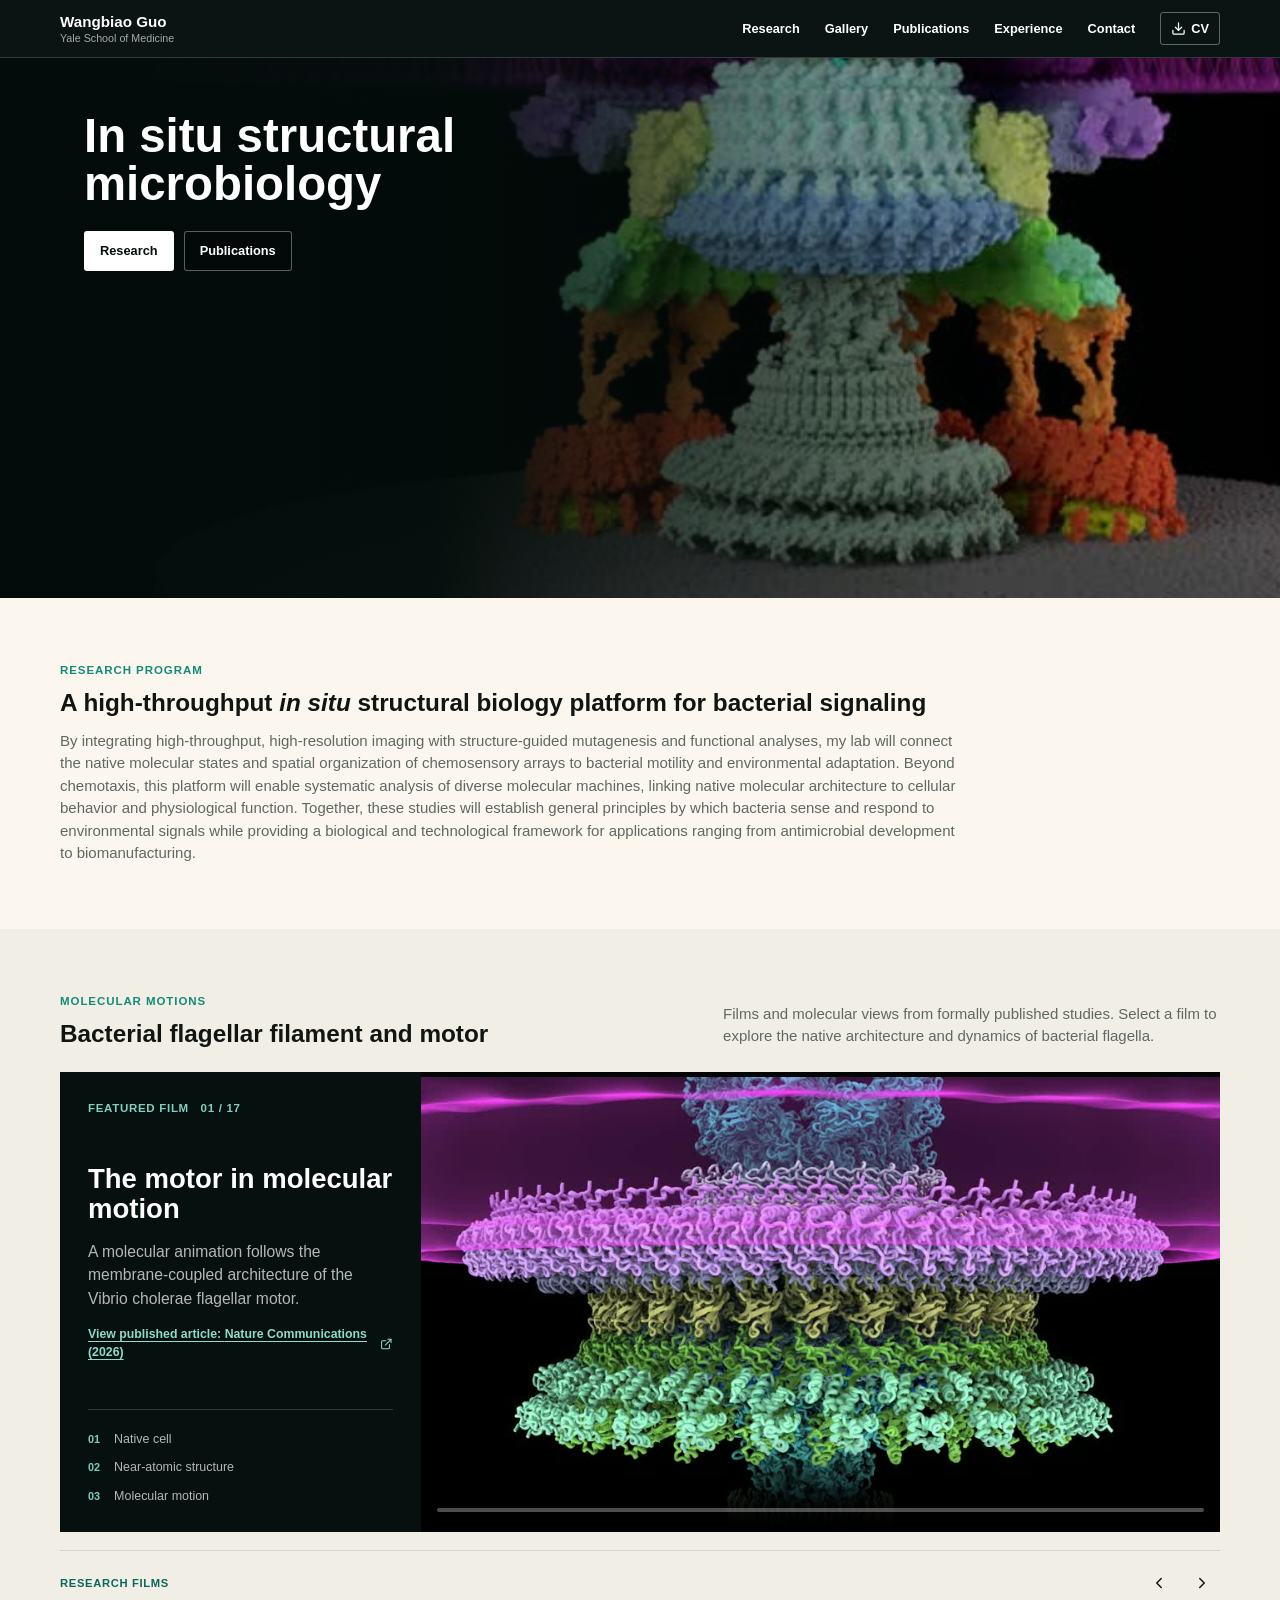
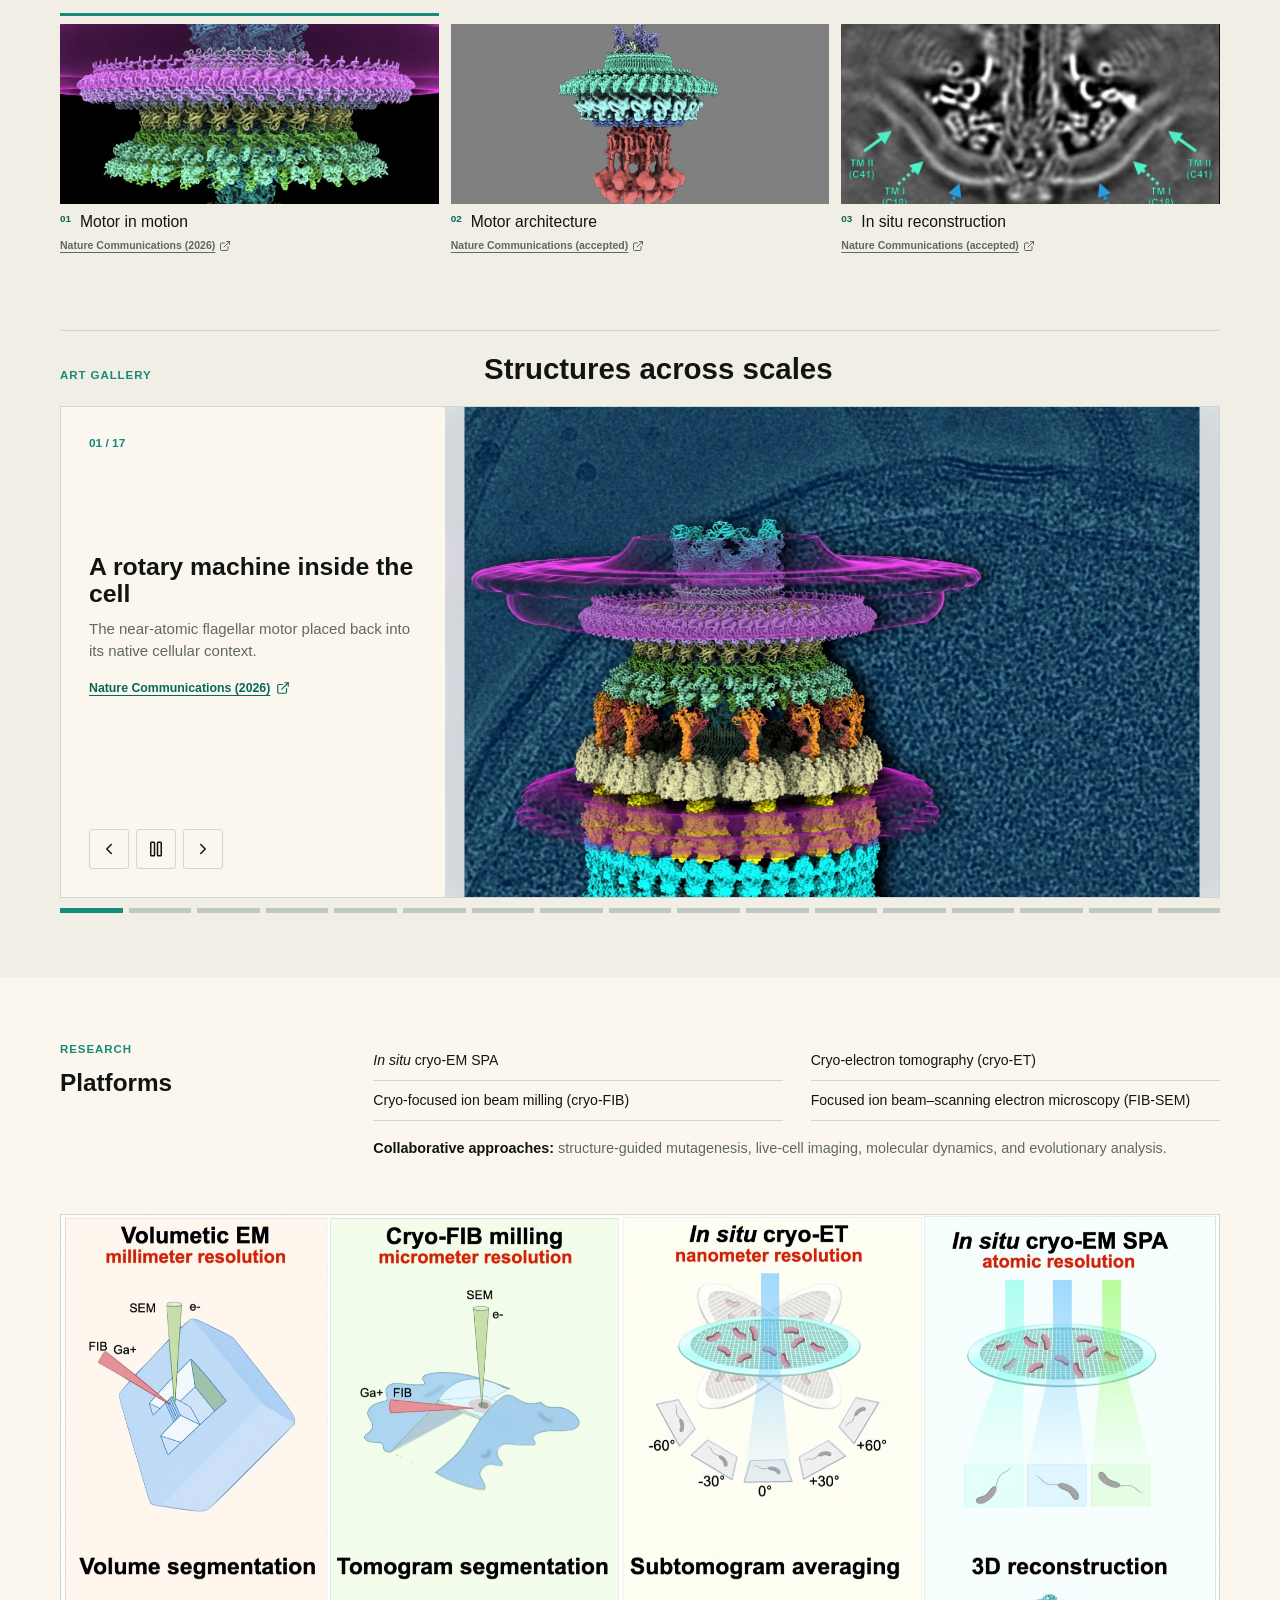
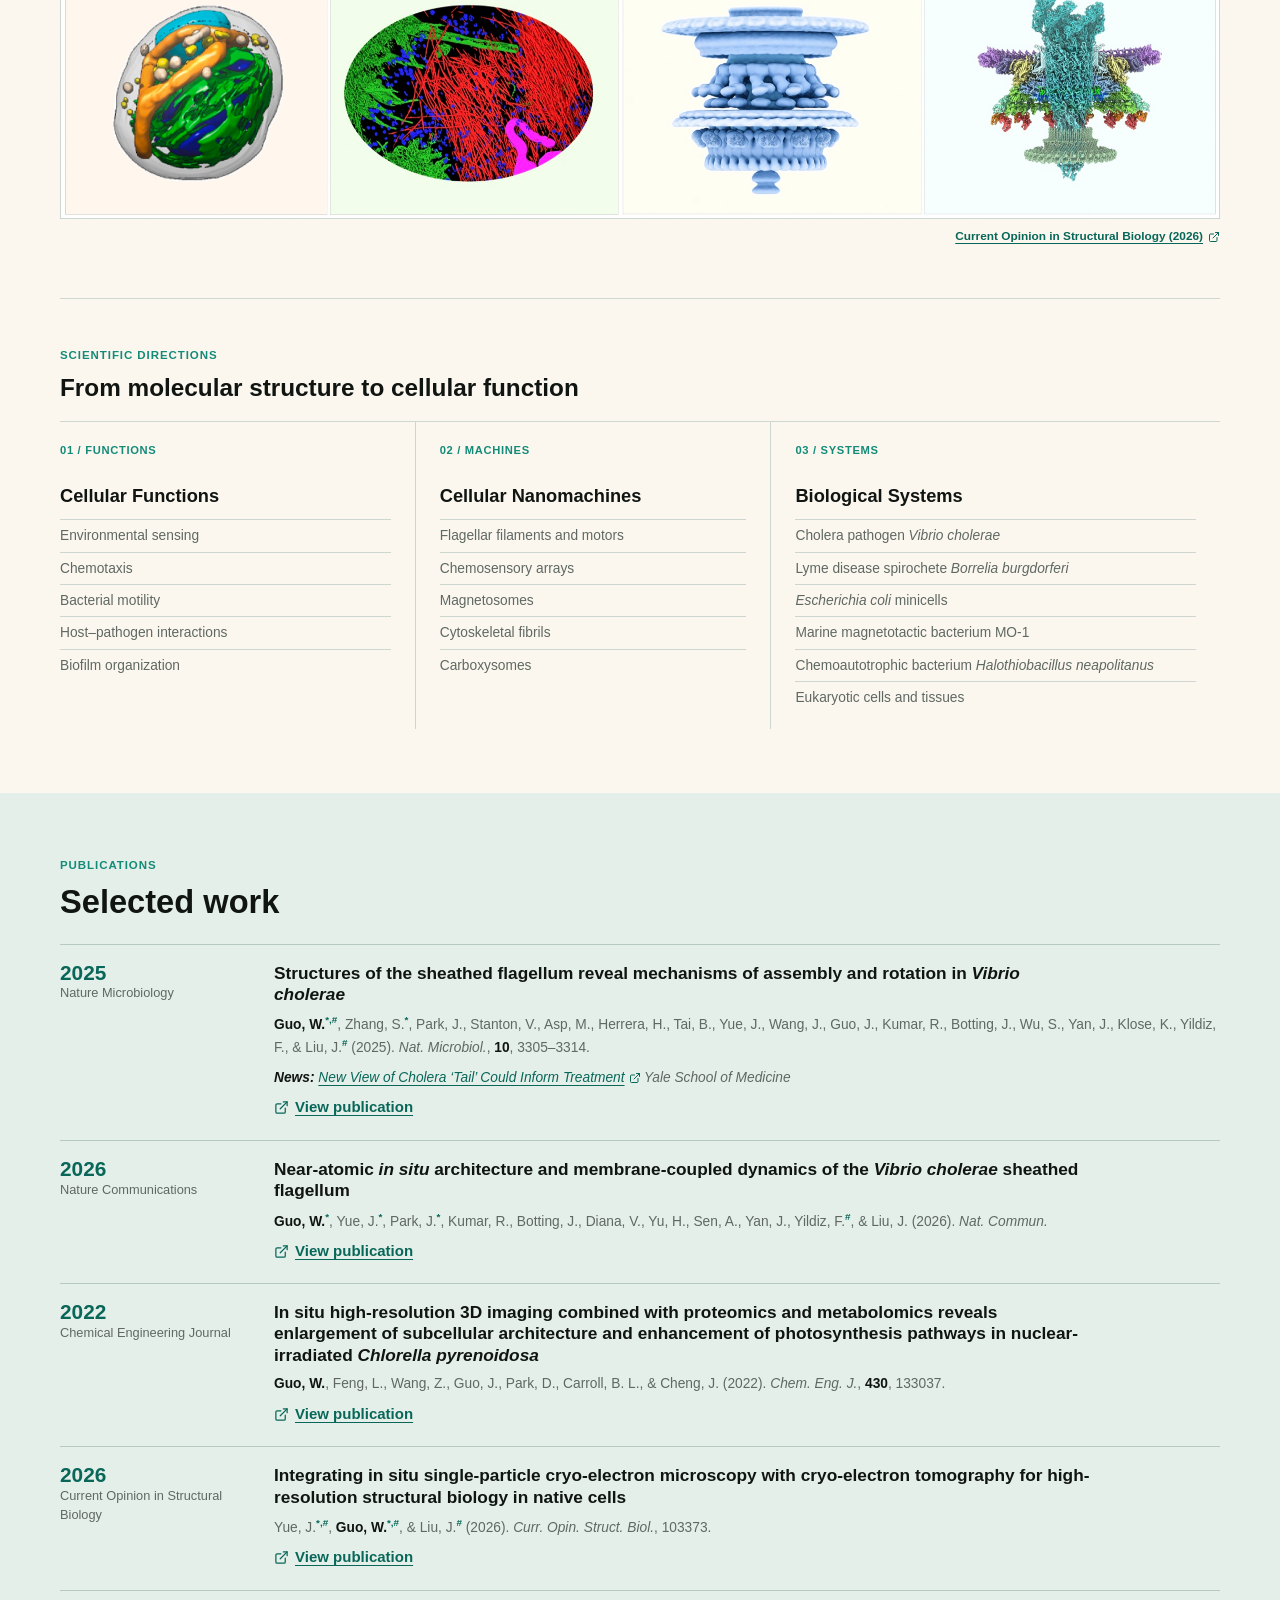
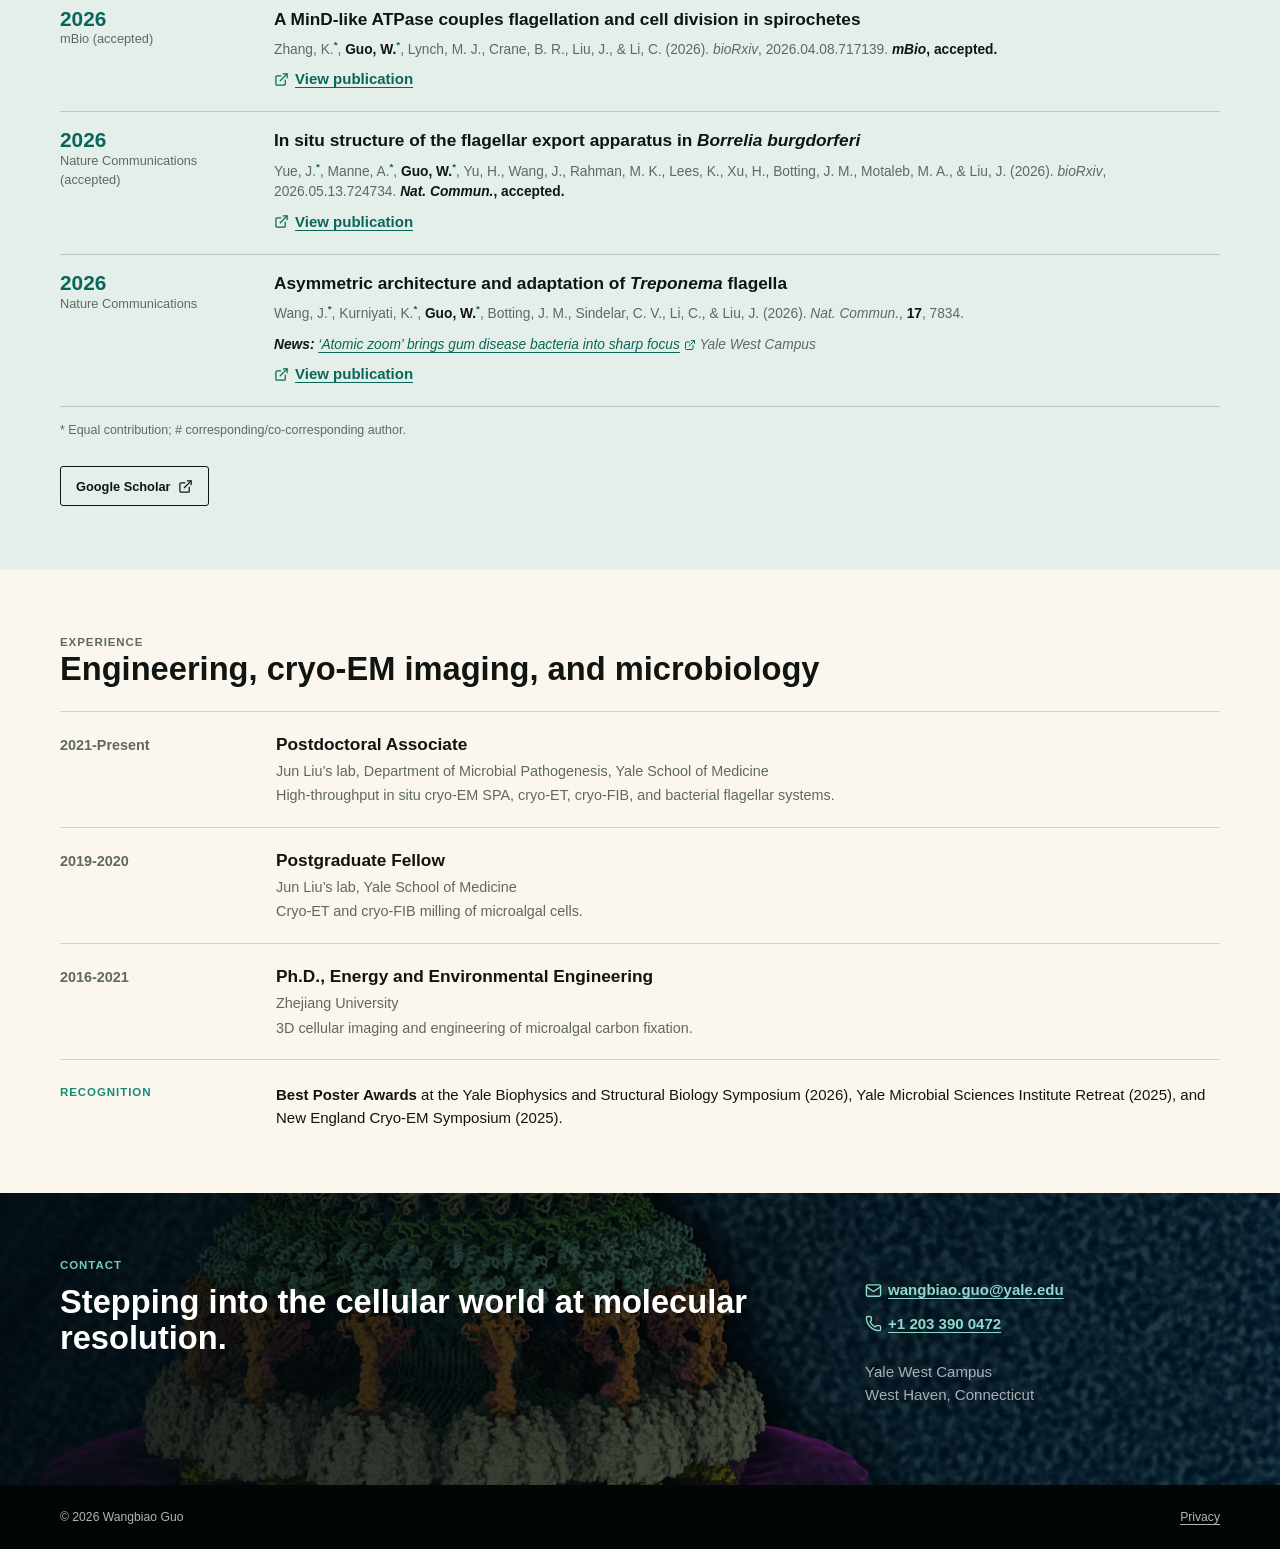
==== commit aa72e25b: "Correct Borrelia publication links" ====
--- a/index.html
+++ b/index.html
@@ -1,2 +1,2 @@
-<!DOCTYPE html><html lang="en"><head><meta charSet="utf-8"/><meta name="viewport" content="width=device-width, initial-scale=1"/><link rel="preload" as="image" href="/videos/vibrio-flaa-filament-poster.jpg"/><link rel="preload" as="image" href="/videos/vibrio-flab-filament-poster.jpg"/><link rel="preload" as="image" href="/videos/vibrio-sheathed-filament-poster.jpg"/><link rel="preload" as="image" href="/videos/treponema-flagellum-architecture-poster.jpg"/><link rel="preload" as="image" href="/videos/treponema-flagella-cell-poster.jpg"/><link rel="preload" as="image" href="/videos/chlorella-cell-map-poster.jpg"/><link rel="preload" as="image" href="/videos/chlorella-organelle-map-poster.jpg"/><link rel="preload" as="image" href="/videos/chlorella-tomogram-poster.jpg"/><link rel="preload" as="image" href="/videos/chlorella-architecture-poster.jpg"/><link rel="stylesheet" href="/_next/static/css/index.DhbJS1z-.css" data-rsc-css-href="/_next/static/css/index.DhbJS1z-.css" data-precedence="vite-rsc/importer-resources"/><link rel="modulepreload" fetchPriority="low" href="/_next/static/chunks/index-CDj4M1Gx.js"/><script src="/_next/static/chunks/rolldown-runtime-C60lm6uB.js" type="module" async=""></script><script src="/_next/static/chunks/framework-D_rUT4EX.js" type="module" async=""></script><link rel="modulepreload" href="/_next/static/chunks/layout-segment-context-7w1YeVAL.js" crossorigin=""/><link rel="modulepreload" href="/_next/static/chunks/Icon-Bo9jbUr1.js" crossorigin=""/><link rel="modulepreload" href="/_next/static/chunks/art-gallery-BUmM9VBi.js" crossorigin=""/><link rel="modulepreload" href="/_next/static/chunks/createLucideIcon-CLApvFWr.js" crossorigin=""/><link rel="modulepreload" href="/_next/static/chunks/analytics-consent-hNktCfe_.js" crossorigin=""/><title>Wangbiao (Seven) Guo | In Situ Structural Microbiology</title><meta name="description" content="Wangbiao (Seven) Guo studies bacterial nanomachines using high-throughput in situ cryo-EM and cryo-ET."/><script>Object.assign(((self[Symbol.for("vinext.navigationRuntime")]??={bootstrap:{routeManifest:null},functions:{}}).bootstrap.rsc??={rsc:[]}),{params:{},nav:{"pathname":"/","searchParams":[]}})</script><link rel="modulepreload" href="/_next/static/chunks/index-CDj4M1Gx.js" />
-</head><body><a class="skip-link" href="#main">Skip to content</a><header class="site-header"><a class="wordmark" href="#top" data-track="home"><strong>Wangbiao Guo</strong><span>Yale School of Medicine</span></a><nav class="desktop-nav" aria-label="Primary navigation"><a href="#research">Research</a><a href="#gallery">Gallery</a><a href="#publications">Publications</a><a href="#experience">Experience</a><a href="#contact">Contact</a><a class="nav-cv" href="/Wangbiao_Guo_CV.pdf" download="" data-track="download-cv-nav"><svg xmlns="http://www.w3.org/2000/svg" width="15" height="15" viewBox="0 0 24 24" fill="none" stroke="currentColor" stroke-width="2" stroke-linecap="round" stroke-linejoin="round" class="lucide lucide-download" aria-hidden="true"><path d="M12 15V3"></path><path d="M21 15v4a2 2 0 0 1-2 2H5a2 2 0 0 1-2-2v-4"></path><path d="m7 10 5 5 5-5"></path></svg> CV</a></nav><details class="mobile-menu"><summary aria-label="Open navigation"><svg xmlns="http://www.w3.org/2000/svg" width="19" height="19" viewBox="0 0 24 24" fill="none" stroke="currentColor" stroke-width="2" stroke-linecap="round" stroke-linejoin="round" class="lucide lucide-menu" aria-hidden="true"><path d="M4 5h16"></path><path d="M4 12h16"></path><path d="M4 19h16"></path></svg></summary><nav aria-label="Mobile navigation"><a href="#research">Research</a><a href="#gallery">Gallery</a><a href="#publications">Publications</a><a href="#experience">Experience</a><a href="#contact">Contact</a><a class="nav-cv" href="/Wangbiao_Guo_CV.pdf" download="" data-track="download-cv-nav"><svg xmlns="http://www.w3.org/2000/svg" width="15" height="15" viewBox="0 0 24 24" fill="none" stroke="currentColor" stroke-width="2" stroke-linecap="round" stroke-linejoin="round" class="lucide lucide-download" aria-hidden="true"><path d="M12 15V3"></path><path d="M21 15v4a2 2 0 0 1-2 2H5a2 2 0 0 1-2-2v-4"></path><path d="m7 10 5 5 5-5"></path></svg> CV</a></nav></details></header><main id="main"><section id="top" class="hero"><div class="hero-movie" aria-hidden="true"><div class="hero-movie-frame"><video autoPlay="" loop="" muted="" playsInline="" preload="auto" poster="/videos/vibrio-flexion-poster.jpg" aria-label="Flexion of the Vibrio cholerae sheathed flagellum"><source src="/videos/vibrio-flexion-5-10.mp4" type="video/mp4"/></video></div></div><div class="hero-inner"><div class="hero-main"><div class="hero-copy"><h1>In situ structural<br/>microbiology</h1><div class="intro-actions"><a class="button button-light" href="#research" data-track="explore-research">Research</a><a class="button button-ghost" href="#publications" data-track="hero-publications">Publications</a></div></div></div></div></section><section id="research" class="section research-section research-program-section"><div class="feature-row"><div class="feature-copy"><p class="section-kicker">Research program</p><h2>A high-throughput <em>in situ</em> structural biology platform for bacterial signaling</h2><p>By integrating high-throughput, high-resolution imaging with structure-guided mutagenesis and functional analyses, my lab will connect the native molecular states and spatial organization of chemosensory arrays to bacterial motility and environmental adaptation. Beyond chemotaxis, this platform will enable systematic analysis of diverse molecular machines, linking native molecular architecture to cellular behavior and physiological function. Together, these studies will establish general principles by which bacteria sense and respond to environmental signals while providing a biological and technological framework for applications ranging from antimicrobial development to biomanufacturing.</p></div></div></section><section id="gallery" class="gallery-section" aria-labelledby="gallery-title"><div class="gallery-heading"><div><p class="section-kicker">Molecular motions</p><h2 id="gallery-title">Bacterial flagellar filament and motor</h2></div><p>Films and molecular views from formally published studies. Select a film to explore the native architecture and dynamics of bacterial flagella.</p></div><div class="film-stage"><div class="film-copy" aria-live="polite"><p class="film-count">Featured film   <!-- -->01<!-- --> <!-- -->/ <!-- -->17</p><div><h3>The motor in molecular motion</h3><p>A molecular animation follows the membrane-coupled architecture of the Vibrio cholerae flagellar motor.</p><a class="gallery-source" href="https://doi.org/10.1038/s41467-026-75593-6" target="_blank" rel="noreferrer" data-track="featured-film-source-1">View published article: <!-- -->Nature Communications (2026)<svg xmlns="http://www.w3.org/2000/svg" width="14" height="14" viewBox="0 0 24 24" fill="none" stroke="currentColor" stroke-width="2" stroke-linecap="round" stroke-linejoin="round" class="lucide lucide-external-link" aria-hidden="true"><path d="M15 3h6v6"></path><path d="M10 14 21 3"></path><path d="M18 13v6a2 2 0 0 1-2 2H5a2 2 0 0 1-2-2V8a2 2 0 0 1 2-2h6"></path></svg></a></div><div class="film-notes" aria-label="Featured film details"><span><strong>01</strong> Native cell</span><span><strong>02</strong> Near-atomic structure</span><span><strong>03</strong> Molecular motion</span></div></div><div class="film-media"><video autoPlay="" muted="" loop="" controls="" playsInline="" preload="metadata" poster="/videos/motor-assembly-animation-poster.jpg" data-track="featured-film-1"><source src="/videos/motor-assembly-animation.mp4" type="video/mp4"/>Your browser does not support embedded video.</video></div></div><div class="film-strip-wrap"><div class="film-strip-heading"><p>Research films</p><div class="film-strip-controls"><button type="button" aria-label="Scroll to previous films" title="Previous films"><svg xmlns="http://www.w3.org/2000/svg" width="24" height="24" viewBox="0 0 24 24" fill="none" stroke="currentColor" stroke-width="2" stroke-linecap="round" stroke-linejoin="round" class="lucide lucide-chevron-left" aria-hidden="true"><path d="m15 18-6-6 6-6"></path></svg></button><button type="button" aria-label="Scroll to next films" title="Next films"><svg xmlns="http://www.w3.org/2000/svg" width="24" height="24" viewBox="0 0 24 24" fill="none" stroke="currentColor" stroke-width="2" stroke-linecap="round" stroke-linejoin="round" class="lucide lucide-chevron-right" aria-hidden="true"><path d="m9 18 6-6-6-6"></path></svg></button></div></div><div class="film-strip" role="region" aria-label="Additional research films" tabindex="0"><article class="film-choice is-active"><button type="button" aria-label="Show film: The motor in molecular motion" aria-pressed="true" data-track="choose-film-1"><img src="/videos/motor-assembly-animation-poster.jpg" alt="" width="320" height="180"/><span><small>01</small>Motor in motion</span></button><a href="https://doi.org/10.1038/s41467-026-75593-6" target="_blank" rel="noreferrer" data-track="film-thumbnail-source-1">Nature Communications (2026)<svg xmlns="http://www.w3.org/2000/svg" width="12" height="12" viewBox="0 0 24 24" fill="none" stroke="currentColor" stroke-width="2" stroke-linecap="round" stroke-linejoin="round" class="lucide lucide-external-link" aria-hidden="true"><path d="M15 3h6v6"></path><path d="M10 14 21 3"></path><path d="M18 13v6a2 2 0 0 1-2 2H5a2 2 0 0 1-2-2V8a2 2 0 0 1 2-2h6"></path></svg></a></article><article class="film-choice"><button type="button" aria-label="Show film: A motor built inside an intact cell" aria-pressed="false" data-track="choose-film-2"><img src="/videos/vibrio-motor-complete-poster.jpg" alt="" width="320" height="180"/><span><small>02</small>Motor architecture</span></button><a href="https://doi.org/10.1038/s41467-026-75593-6" target="_blank" rel="noreferrer" data-track="film-thumbnail-source-2">Nature Communications (2026)<svg xmlns="http://www.w3.org/2000/svg" width="12" height="12" viewBox="0 0 24 24" fill="none" stroke="currentColor" stroke-width="2" stroke-linecap="round" stroke-linejoin="round" class="lucide lucide-external-link" aria-hidden="true"><path d="M15 3h6v6"></path><path d="M10 14 21 3"></path><path d="M18 13v6a2 2 0 0 1-2 2H5a2 2 0 0 1-2-2V8a2 2 0 0 1 2-2h6"></path></svg></a></article><article class="film-choice"><button type="button" aria-label="Show film: From an in situ map to molecular structure" aria-pressed="false" data-track="choose-film-3"><img src="/videos/vibrio-motor-native-poster.jpg" alt="" width="320" height="180"/><span><small>03</small>In situ reconstruction</span></button><a href="https://doi.org/10.1038/s41467-026-75593-6" target="_blank" rel="noreferrer" data-track="film-thumbnail-source-3">Nature Communications (2026)<svg xmlns="http://www.w3.org/2000/svg" width="12" height="12" viewBox="0 0 24 24" fill="none" stroke="currentColor" stroke-width="2" stroke-linecap="round" stroke-linejoin="round" class="lucide lucide-external-link" aria-hidden="true"><path d="M15 3h6v6"></path><path d="M10 14 21 3"></path><path d="M18 13v6a2 2 0 0 1-2 2H5a2 2 0 0 1-2-2V8a2 2 0 0 1 2-2h6"></path></svg></a></article><article class="film-choice"><button type="button" aria-label="Show film: Disassembly of a native motor" aria-pressed="false" data-track="choose-film-4"><img src="/videos/motor-disassembly-poster.jpg" alt="" width="320" height="180"/><span><small>04</small>Motor disassembly</span></button><a href="https://doi.org/10.1038/s41467-026-75593-6" target="_blank" rel="noreferrer" data-track="film-thumbnail-source-4">Nature Communications (2026)<svg xmlns="http://www.w3.org/2000/svg" width="12" height="12" viewBox="0 0 24 24" fill="none" stroke="currentColor" stroke-width="2" stroke-linecap="round" stroke-linejoin="round" class="lucide lucide-external-link" aria-hidden="true"><path d="M15 3h6v6"></path><path d="M10 14 21 3"></path><path d="M18 13v6a2 2 0 0 1-2 2H5a2 2 0 0 1-2-2V8a2 2 0 0 1 2-2h6"></path></svg></a></article><article class="film-choice"><button type="button" aria-label="Show film: A guided view of the flagellar motor" aria-pressed="false" data-track="choose-film-5"><img src="/videos/motor-explainer-poster.jpg" alt="" width="320" height="180"/><span><small>05</small>Motor explainer</span></button><a href="https://doi.org/10.1038/s41467-026-75593-6" target="_blank" rel="noreferrer" data-track="film-thumbnail-source-5">Nature Communications (2026)<svg xmlns="http://www.w3.org/2000/svg" width="12" height="12" viewBox="0 0 24 24" fill="none" stroke="currentColor" stroke-width="2" stroke-linecap="round" stroke-linejoin="round" class="lucide lucide-external-link" aria-hidden="true"><path d="M15 3h6v6"></path><path d="M10 14 21 3"></path><path d="M18 13v6a2 2 0 0 1-2 2H5a2 2 0 0 1-2-2V8a2 2 0 0 1 2-2h6"></path></svg></a></article><article class="film-choice"><button type="button" aria-label="Show film: From cell envelope to molecular machine" aria-pressed="false" data-track="choose-film-6"><img src="/videos/motor-vertical-poster.jpg" alt="" width="320" height="180"/><span><small>06</small>Cell-to-molecule view</span></button><a href="https://doi.org/10.1038/s41467-026-75593-6" target="_blank" rel="noreferrer" data-track="film-thumbnail-source-6">Nature Communications (2026)<svg xmlns="http://www.w3.org/2000/svg" width="12" height="12" viewBox="0 0 24 24" fill="none" stroke="currentColor" stroke-width="2" stroke-linecap="round" stroke-linejoin="round" class="lucide lucide-external-link" aria-hidden="true"><path d="M15 3h6v6"></path><path d="M10 14 21 3"></path><path d="M18 13v6a2 2 0 0 1-2 2H5a2 2 0 0 1-2-2V8a2 2 0 0 1 2-2h6"></path></svg></a></article><article class="film-choice"><button type="button" aria-label="Show film: Flexion of the sheathed flagellum" aria-pressed="false" data-track="choose-film-7"><img src="/videos/vibrio-flexion-poster.jpg" alt="" width="320" height="180"/><span><small>07</small>Flagellar flexion</span></button><a href="https://doi.org/10.1038/s41564-025-02161-x" target="_blank" rel="noreferrer" data-track="film-thumbnail-source-7">Nature Microbiology (2025)<svg xmlns="http://www.w3.org/2000/svg" width="12" height="12" viewBox="0 0 24 24" fill="none" stroke="currentColor" stroke-width="2" stroke-linecap="round" stroke-linejoin="round" class="lucide lucide-external-link" aria-hidden="true"><path d="M15 3h6v6"></path><path d="M10 14 21 3"></path><path d="M18 13v6a2 2 0 0 1-2 2H5a2 2 0 0 1-2-2V8a2 2 0 0 1 2-2h6"></path></svg></a></article><article class="film-choice"><button type="button" aria-label="Show film: Architecture of the FlaD filament" aria-pressed="false" data-track="choose-film-8"><img src="/videos/vibrio-flad-filament-poster.jpg" alt="" width="320" height="180"/><span><small>08</small>FlaD filament</span></button><a href="https://doi.org/10.1038/s41564-025-02161-x" target="_blank" rel="noreferrer" data-track="film-thumbnail-source-8">Nature Microbiology (2025)<svg xmlns="http://www.w3.org/2000/svg" width="12" height="12" viewBox="0 0 24 24" fill="none" stroke="currentColor" stroke-width="2" stroke-linecap="round" stroke-linejoin="round" class="lucide lucide-external-link" aria-hidden="true"><path d="M15 3h6v6"></path><path d="M10 14 21 3"></path><path d="M18 13v6a2 2 0 0 1-2 2H5a2 2 0 0 1-2-2V8a2 2 0 0 1 2-2h6"></path></svg></a></article><article class="film-choice"><button type="button" aria-label="Show film: Architecture of the FlaA filament" aria-pressed="false" data-track="choose-film-9"><img src="/videos/vibrio-flaa-filament-poster.jpg" alt="" width="320" height="180"/><span><small>09</small>FlaA filament</span></button><a href="https://doi.org/10.1038/s41564-025-02161-x" target="_blank" rel="noreferrer" data-track="film-thumbnail-source-9">Nature Microbiology (2025)<svg xmlns="http://www.w3.org/2000/svg" width="12" height="12" viewBox="0 0 24 24" fill="none" stroke="currentColor" stroke-width="2" stroke-linecap="round" stroke-linejoin="round" class="lucide lucide-external-link" aria-hidden="true"><path d="M15 3h6v6"></path><path d="M10 14 21 3"></path><path d="M18 13v6a2 2 0 0 1-2 2H5a2 2 0 0 1-2-2V8a2 2 0 0 1 2-2h6"></path></svg></a></article><article class="film-choice"><button type="button" aria-label="Show film: Architecture of the FlaB filament" aria-pressed="false" data-track="choose-film-10"><img src="/videos/vibrio-flab-filament-poster.jpg" alt="" width="320" height="180"/><span><small>10</small>FlaB filament</span></button><a href="https://doi.org/10.1038/s41564-025-02161-x" target="_blank" rel="noreferrer" data-track="film-thumbnail-source-10">Nature Microbiology (2025)<svg xmlns="http://www.w3.org/2000/svg" width="12" height="12" viewBox="0 0 24 24" fill="none" stroke="currentColor" stroke-width="2" stroke-linecap="round" stroke-linejoin="round" class="lucide lucide-external-link" aria-hidden="true"><path d="M15 3h6v6"></path><path d="M10 14 21 3"></path><path d="M18 13v6a2 2 0 0 1-2 2H5a2 2 0 0 1-2-2V8a2 2 0 0 1 2-2h6"></path></svg></a></article><article class="film-choice"><button type="button" aria-label="Show film: The sheathed filament across scales" aria-pressed="false" data-track="choose-film-11"><img src="/videos/vibrio-sheathed-filament-poster.jpg" alt="" width="320" height="180"/><span><small>11</small>Sheathed filament</span></button><a href="https://doi.org/10.1038/s41564-025-02161-x" target="_blank" rel="noreferrer" data-track="film-thumbnail-source-11">Nature Microbiology (2025)<svg xmlns="http://www.w3.org/2000/svg" width="12" height="12" viewBox="0 0 24 24" fill="none" stroke="currentColor" stroke-width="2" stroke-linecap="round" stroke-linejoin="round" class="lucide lucide-external-link" aria-hidden="true"><path d="M15 3h6v6"></path><path d="M10 14 21 3"></path><path d="M18 13v6a2 2 0 0 1-2 2H5a2 2 0 0 1-2-2V8a2 2 0 0 1 2-2h6"></path></svg></a></article><article class="film-choice"><button type="button" aria-label="Show film: Asymmetric architecture of Treponema flagella" aria-pressed="false" data-track="choose-film-12"><img src="/videos/treponema-flagellum-architecture-poster.jpg" alt="" width="320" height="180"/><span><small>12</small>Treponema architecture</span></button><a href="https://doi.org/10.1038/s41467-026-74267-7" target="_blank" rel="noreferrer" data-track="film-thumbnail-source-12">Nature Communications (2026)<svg xmlns="http://www.w3.org/2000/svg" width="12" height="12" viewBox="0 0 24 24" fill="none" stroke="currentColor" stroke-width="2" stroke-linecap="round" stroke-linejoin="round" class="lucide lucide-external-link" aria-hidden="true"><path d="M15 3h6v6"></path><path d="M10 14 21 3"></path><path d="M18 13v6a2 2 0 0 1-2 2H5a2 2 0 0 1-2-2V8a2 2 0 0 1 2-2h6"></path></svg></a></article><article class="film-choice"><button type="button" aria-label="Show film: Periplasmic flagella shape the whole cell" aria-pressed="false" data-track="choose-film-13"><img src="/videos/treponema-flagella-cell-poster.jpg" alt="" width="320" height="180"/><span><small>13</small>Flagella in the cell</span></button><a href="https://doi.org/10.1038/s41467-026-74267-7" target="_blank" rel="noreferrer" data-track="film-thumbnail-source-13">Nature Communications (2026)<svg xmlns="http://www.w3.org/2000/svg" width="12" height="12" viewBox="0 0 24 24" fill="none" stroke="currentColor" stroke-width="2" stroke-linecap="round" stroke-linejoin="round" class="lucide lucide-external-link" aria-hidden="true"><path d="M15 3h6v6"></path><path d="M10 14 21 3"></path><path d="M18 13v6a2 2 0 0 1-2 2H5a2 2 0 0 1-2-2V8a2 2 0 0 1 2-2h6"></path></svg></a></article><article class="film-choice"><button type="button" aria-label="Show film: Inside a Chlorella cell" aria-pressed="false" data-track="choose-film-14"><img src="/videos/chlorella-cell-map-poster.jpg" alt="" width="320" height="180"/><span><small>14</small>Chlorella cell map</span></button><a href="https://doi.org/10.1016/j.cej.2021.133037" target="_blank" rel="noreferrer" data-track="film-thumbnail-source-14">Chemical Engineering Journal (2022)<svg xmlns="http://www.w3.org/2000/svg" width="12" height="12" viewBox="0 0 24 24" fill="none" stroke="currentColor" stroke-width="2" stroke-linecap="round" stroke-linejoin="round" class="lucide lucide-external-link" aria-hidden="true"><path d="M15 3h6v6"></path><path d="M10 14 21 3"></path><path d="M18 13v6a2 2 0 0 1-2 2H5a2 2 0 0 1-2-2V8a2 2 0 0 1 2-2h6"></path></svg></a></article><article class="film-choice"><button type="button" aria-label="Show film: An organelle map in three dimensions" aria-pressed="false" data-track="choose-film-15"><img src="/videos/chlorella-organelle-map-poster.jpg" alt="" width="320" height="180"/><span><small>15</small>Organelle map</span></button><a href="https://doi.org/10.1016/j.cej.2021.133037" target="_blank" rel="noreferrer" data-track="film-thumbnail-source-15">Chemical Engineering Journal (2022)<svg xmlns="http://www.w3.org/2000/svg" width="12" height="12" viewBox="0 0 24 24" fill="none" stroke="currentColor" stroke-width="2" stroke-linecap="round" stroke-linejoin="round" class="lucide lucide-external-link" aria-hidden="true"><path d="M15 3h6v6"></path><path d="M10 14 21 3"></path><path d="M18 13v6a2 2 0 0 1-2 2H5a2 2 0 0 1-2-2V8a2 2 0 0 1 2-2h6"></path></svg></a></article><article class="film-choice"><button type="button" aria-label="Show film: Tracing membranes through a cell" aria-pressed="false" data-track="choose-film-16"><img src="/videos/chlorella-tomogram-poster.jpg" alt="" width="320" height="180"/><span><small>16</small>Cellular tomogram</span></button><a href="https://doi.org/10.1016/j.cej.2021.133037" target="_blank" rel="noreferrer" data-track="film-thumbnail-source-16">Chemical Engineering Journal (2022)<svg xmlns="http://www.w3.org/2000/svg" width="12" height="12" viewBox="0 0 24 24" fill="none" stroke="currentColor" stroke-width="2" stroke-linecap="round" stroke-linejoin="round" class="lucide lucide-external-link" aria-hidden="true"><path d="M15 3h6v6"></path><path d="M10 14 21 3"></path><path d="M18 13v6a2 2 0 0 1-2 2H5a2 2 0 0 1-2-2V8a2 2 0 0 1 2-2h6"></path></svg></a></article><article class="film-choice"><button type="button" aria-label="Show film: Reconstructing cellular architecture" aria-pressed="false" data-track="choose-film-17"><img src="/videos/chlorella-architecture-poster.jpg" alt="" width="320" height="180"/><span><small>17</small>3D architecture</span></button><a href="https://doi.org/10.1016/j.cej.2021.133037" target="_blank" rel="noreferrer" data-track="film-thumbnail-source-17">Chemical Engineering Journal (2022)<svg xmlns="http://www.w3.org/2000/svg" width="12" height="12" viewBox="0 0 24 24" fill="none" stroke="currentColor" stroke-width="2" stroke-linecap="round" stroke-linejoin="round" class="lucide lucide-external-link" aria-hidden="true"><path d="M15 3h6v6"></path><path d="M10 14 21 3"></path><path d="M18 13v6a2 2 0 0 1-2 2H5a2 2 0 0 1-2-2V8a2 2 0 0 1 2-2h6"></path></svg></a></article></div></div><div class="visual-archive-heading"><p class="section-kicker">Art gallery</p><h3>Structures across scales</h3></div><div class="gallery-stage is-playing" aria-live="polite"><div class="gallery-caption"><p class="gallery-count">01<!-- --> /<!-- --> <!-- -->17</p><div><h3>A rotary machine inside the cell</h3><p>The near-atomic flagellar motor placed back into its native cellular context.</p><a class="gallery-source" href="https://doi.org/10.1038/s41467-026-75593-6" target="_blank" rel="noreferrer" data-track="gallery-source-caption-1">Nature Communications (2026)<svg xmlns="http://www.w3.org/2000/svg" width="14" height="14" viewBox="0 0 24 24" fill="none" stroke="currentColor" stroke-width="2" stroke-linecap="round" stroke-linejoin="round" class="lucide lucide-external-link" aria-hidden="true"><path d="M15 3h6v6"></path><path d="M10 14 21 3"></path><path d="M18 13v6a2 2 0 0 1-2 2H5a2 2 0 0 1-2-2V8a2 2 0 0 1 2-2h6"></path></svg></a></div><div class="gallery-controls"><button type="button" aria-label="Previous artwork" title="Previous artwork" data-track="gallery-previous"><svg xmlns="http://www.w3.org/2000/svg" width="24" height="24" viewBox="0 0 24 24" fill="none" stroke="currentColor" stroke-width="2" stroke-linecap="round" stroke-linejoin="round" class="lucide lucide-chevron-left" aria-hidden="true"><path d="m15 18-6-6 6-6"></path></svg></button><button type="button" aria-label="Pause gallery" title="Pause gallery" data-track="gallery-pause"><svg xmlns="http://www.w3.org/2000/svg" width="24" height="24" viewBox="0 0 24 24" fill="none" stroke="currentColor" stroke-width="2" stroke-linecap="round" stroke-linejoin="round" class="lucide lucide-pause" aria-hidden="true"><rect x="14" y="3" width="5" height="18" rx="1"></rect><rect x="5" y="3" width="5" height="18" rx="1"></rect></svg></button><button type="button" aria-label="Next artwork" title="Next artwork" data-track="gallery-next"><svg xmlns="http://www.w3.org/2000/svg" width="24" height="24" viewBox="0 0 24 24" fill="none" stroke="currentColor" stroke-width="2" stroke-linecap="round" stroke-linejoin="round" class="lucide lucide-chevron-right" aria-hidden="true"><path d="m9 18 6-6-6-6"></path></svg></button></div></div><div class="gallery-images"><figure class="gallery-slide is-active" aria-hidden="false"><a class="gallery-art-link" href="https://doi.org/10.1038/s41467-026-75593-6" target="_blank" rel="noreferrer" aria-label="View source article for A rotary machine inside the cell" data-track="gallery-source-image-1" tabindex="0"><img src="/gallery/motor-native.jpeg" alt="" class="gallery-backdrop" aria-hidden="true" loading="lazy" decoding="async" width="1200" height="700"/><img src="/gallery/motor-native.jpeg" alt="Molecular model of the Vibrio cholerae flagellar motor shown within an in situ cryo-EM image." class="gallery-foreground" loading="lazy" decoding="async" width="1200" height="700"/></a></figure><figure class="gallery-slide" aria-hidden="true"><a class="gallery-art-link" href="https://doi.org/10.1016/j.sbi.2026.103373" target="_blank" rel="noreferrer" aria-label="View source article for Two views, one cellular structure" data-track="gallery-source-image-2" tabindex="-1"><img src="/gallery/in-situ-platform.jpg" alt="" class="gallery-backdrop" aria-hidden="true" loading="lazy" decoding="async" width="1200" height="700"/><img src="/gallery/in-situ-platform.jpg" alt="Overview of an integrated in situ single-particle cryo-EM and cryo-electron tomography workflow." class="gallery-foreground" loading="lazy" decoding="async" width="1200" height="700"/></a></figure><figure class="gallery-slide" aria-hidden="true"><a class="gallery-art-link" href="https://doi.org/10.1038/s41564-025-02161-x" target="_blank" rel="noreferrer" aria-label="View source article for From a swimming cell to its molecular engine" data-track="gallery-source-image-3" tabindex="-1"><img src="/gallery/flagellum-cell.jpeg" alt="" class="gallery-backdrop" aria-hidden="true" loading="lazy" decoding="async" width="1200" height="700"/><img src="/gallery/flagellum-cell.jpeg" alt="Visualization of a Vibrio cholerae cell and its membrane-sheathed flagellum at cellular and molecular scales." class="gallery-foreground" loading="lazy" decoding="async" width="1200" height="700"/></a></figure><figure class="gallery-slide" aria-hidden="true"><a class="gallery-art-link" href="https://doi.org/10.1038/s41564-025-02161-x" target="_blank" rel="noreferrer" aria-label="View source article for Building the export apparatus" data-track="gallery-source-image-4" tabindex="-1"><img src="/gallery/export-platform.jpg" alt="" class="gallery-backdrop" aria-hidden="true" loading="lazy" decoding="async" width="1200" height="700"/><img src="/gallery/export-platform.jpg" alt="Model for assembly of the Vibrio cholerae flagellar export apparatus and MS-ring with membrane remodeling." class="gallery-foreground" loading="lazy" decoding="async" width="1200" height="700"/></a></figure><figure class="gallery-slide" aria-hidden="true"><a class="gallery-art-link" href="https://doi.org/10.1038/s41467-026-75593-6" target="_blank" rel="noreferrer" aria-label="View source article for Assembly and disassembly in native membranes" data-track="gallery-source-image-5" tabindex="-1"><img src="/gallery/motor-states.jpeg" alt="" class="gallery-backdrop" aria-hidden="true" loading="lazy" decoding="async" width="1200" height="700"/><img src="/gallery/motor-states.jpeg" alt="Molecular structures of the assembled and disassembled Vibrio cholerae flagellar motor." class="gallery-foreground focus-top" loading="lazy" decoding="async" width="1200" height="700"/></a></figure><figure class="gallery-slide" aria-hidden="true"><a class="gallery-art-link" href="https://doi.org/10.1038/s41467-026-75593-6" target="_blank" rel="noreferrer" aria-label="View source article for The membrane-coupled H-ring" data-track="gallery-source-image-6" tabindex="-1"><img src="/gallery/hring-architecture.jpeg" alt="" class="gallery-backdrop" aria-hidden="true" loading="lazy" decoding="async" width="1200" height="700"/><img src="/gallery/hring-architecture.jpeg" alt="Near-atomic architecture and protein interactions within the Vibrio cholerae flagellar H-ring." class="gallery-foreground focus-top" loading="lazy" decoding="async" width="1200" height="700"/></a></figure><figure class="gallery-slide" aria-hidden="true"><a class="gallery-art-link" href="https://doi.org/10.1038/s41467-026-75593-6" target="_blank" rel="noreferrer" aria-label="View source article for A nanomachine built step by step" data-track="gallery-source-image-7" tabindex="-1"><img src="/gallery/assembly-pathway.jpeg" alt="" class="gallery-backdrop" aria-hidden="true" loading="lazy" decoding="async" width="1200" height="700"/><img src="/gallery/assembly-pathway.jpeg" alt="In situ structural pathway for assembly and disassembly of the Vibrio cholerae sheathed flagellar motor." class="gallery-foreground focus-top" loading="lazy" decoding="async" width="1200" height="700"/></a></figure><figure class="gallery-slide" aria-hidden="true"><a class="gallery-art-link" href="https://doi.org/10.1038/s41467-026-75593-6" target="_blank" rel="noreferrer" aria-label="View source article for Membrane-coupled rotation" data-track="gallery-source-image-8" tabindex="-1"><img src="/gallery/rotation-mechanism.jpeg" alt="" class="gallery-backdrop" aria-hidden="true" loading="lazy" decoding="async" width="1200" height="700"/><img src="/gallery/rotation-mechanism.jpeg" alt="Molecular models explaining rotation and membrane coupling of the Vibrio cholerae flagellar motor." class="gallery-foreground focus-top" loading="lazy" decoding="async" width="1200" height="700"/></a></figure><figure class="gallery-slide" aria-hidden="true"><a class="gallery-art-link" href="https://doi.org/10.1038/s41564-025-02161-x" target="_blank" rel="noreferrer" aria-label="View source article for FlaD in its native sheath" data-track="gallery-source-image-9" tabindex="-1"><img src="/gallery/vibrio-flad-structure.jpg" alt="" class="gallery-backdrop" aria-hidden="true" loading="lazy" decoding="async" width="1200" height="700"/><img src="/gallery/vibrio-flad-structure.jpg" alt="Near-atomic structure and membrane context of the Vibrio cholerae FlaD flagellar filament." class="gallery-foreground focus-top" loading="lazy" decoding="async" width="1200" height="700"/></a></figure><figure class="gallery-slide" aria-hidden="true"><a class="gallery-art-link" href="https://doi.org/10.1038/s41564-025-02161-x" target="_blank" rel="noreferrer" aria-label="View source article for Specialized regions of one filament" data-track="gallery-source-image-10" tabindex="-1"><img src="/gallery/vibrio-flagellin-regions.jpg" alt="" class="gallery-backdrop" aria-hidden="true" loading="lazy" decoding="async" width="1200" height="700"/><img src="/gallery/vibrio-flagellin-regions.jpg" alt="Structural comparison of flagellins in different regions of the Vibrio cholerae sheathed filament." class="gallery-foreground" loading="lazy" decoding="async" width="1200" height="700"/></a></figure><figure class="gallery-slide" aria-hidden="true"><a class="gallery-art-link" href="https://doi.org/10.1038/s41564-025-02161-x" target="_blank" rel="noreferrer" aria-label="View source article for Molecular origins of filament curvature" data-track="gallery-source-image-11" tabindex="-1"><img src="/gallery/vibrio-filament-curvature.jpg" alt="" class="gallery-backdrop" aria-hidden="true" loading="lazy" decoding="async" width="1200" height="700"/><img src="/gallery/vibrio-filament-curvature.jpg" alt="In situ and molecular views of curvature in the Vibrio cholerae sheathed flagellar filament." class="gallery-foreground" loading="lazy" decoding="async" width="1200" height="700"/></a></figure><figure class="gallery-slide" aria-hidden="true"><a class="gallery-art-link" href="https://doi.org/10.1016/j.cej.2021.133037" target="_blank" rel="noreferrer" aria-label="View source article for A whole-cell map of Chlorella" data-track="gallery-source-image-12" tabindex="-1"><img src="/gallery/chlorella-cellular-map.jpg" alt="" class="gallery-backdrop" aria-hidden="true" loading="lazy" decoding="async" width="1200" height="700"/><img src="/gallery/chlorella-cellular-map.jpg" alt="FIB-SEM slices, segmentations, and three-dimensional reconstructions of wild-type and mutant Chlorella pyrenoidosa cells." class="gallery-foreground" loading="lazy" decoding="async" width="1200" height="700"/></a></figure><figure class="gallery-slide" aria-hidden="true"><a class="gallery-art-link" href="https://doi.org/10.1021/jacs.5c23283" target="_blank" rel="noreferrer" aria-label="View source article for A field of cellular lamellae" data-track="gallery-source-image-13" tabindex="-1"><img src="/gallery/cryo-fib-lamella-field.jpg" alt="" class="gallery-backdrop" aria-hidden="true" loading="lazy" decoding="async" width="1200" height="700"/><img src="/gallery/cryo-fib-lamella-field.jpg" alt="Wide-field cryogenic electron micrograph showing an array of cellular lamellae prepared by cryo-focused ion beam milling." class="gallery-foreground" loading="lazy" decoding="async" width="1200" height="700"/></a></figure><figure class="gallery-slide" aria-hidden="true"><a class="gallery-art-link" href="https://doi.org/10.1021/jacs.5c23283" target="_blank" rel="noreferrer" aria-label="View source article for Opening a window into a cancer cell" data-track="gallery-source-image-14" tabindex="-1"><img src="/gallery/cryo-fib-cancer-cell.jpg" alt="" class="gallery-backdrop" aria-hidden="true" loading="lazy" decoding="async" width="1200" height="700"/><img src="/gallery/cryo-fib-cancer-cell.jpg" alt="Cryo-FIB milling views paired with a segmented cancer cell containing peptide assemblies, ribosomes, actin, and Golgi and endoplasmic reticulum membranes." class="gallery-foreground" loading="lazy" decoding="async" width="1200" height="700"/></a></figure><figure class="gallery-slide" aria-hidden="true"><a class="gallery-art-link" href="https://doi.org/10.1021/jacs.5c23283" target="_blank" rel="noreferrer" aria-label="View source article for Lamellae ready for tomography" data-track="gallery-source-image-15" tabindex="-1"><img src="/gallery/cryo-fib-lamella-array.jpg" alt="" class="gallery-backdrop" aria-hidden="true" loading="lazy" decoding="async" width="1200" height="700"/><img src="/gallery/cryo-fib-lamella-array.jpg" alt="Cryogenic electron micrograph of multiple cellular lamellae prepared across a grid." class="gallery-foreground" loading="lazy" decoding="async" width="1200" height="700"/></a></figure><figure class="gallery-slide" aria-hidden="true"><a class="gallery-art-link" href="https://doi.org/10.1038/s41564-025-02161-x" target="_blank" rel="noreferrer" aria-label="View source article for Sensing beside the flagellar pole" data-track="gallery-source-image-16" tabindex="-1"><img src="/gallery/vibrio-chemosensory-array.jpg" alt="" class="gallery-backdrop" aria-hidden="true" loading="lazy" decoding="async" width="1200" height="700"/><img src="/gallery/vibrio-chemosensory-array.jpg" alt="Cryo-electron tomogram of a Vibrio cholerae cell showing the flagellar motor, filament, cell envelope, and chemosensory arrays." class="gallery-foreground" loading="lazy" decoding="async" width="1200" height="700"/></a></figure><figure class="gallery-slide" aria-hidden="true"><a class="gallery-art-link" href="https://doi.org/10.1016/j.sbi.2026.103373" target="_blank" rel="noreferrer" aria-label="View source article for Preparing bacterial cells across scales" data-track="gallery-source-image-17" tabindex="-1"><img src="/gallery/bacteria-platinum-layer.jpg" alt="" class="gallery-backdrop" aria-hidden="true" loading="lazy" decoding="async" width="1200" height="700"/><img src="/gallery/bacteria-platinum-layer.jpg" alt="Cryogenic electron microscopy overview showing many bacterial cells beneath a protective platinum layer." class="gallery-foreground" loading="lazy" decoding="async" width="1200" height="700"/></a></figure></div></div><div class="gallery-dots" aria-label="Choose artwork"><button type="button" class="is-active" aria-label="Show artwork 1: A rotary machine inside the cell" aria-current="true" data-track="gallery-artwork-1"></button><button type="button" class="" aria-label="Show artwork 2: Two views, one cellular structure" data-track="gallery-artwork-2"></button><button type="button" class="" aria-label="Show artwork 3: From a swimming cell to its molecular engine" data-track="gallery-artwork-3"></button><button type="button" class="" aria-label="Show artwork 4: Building the export apparatus" data-track="gallery-artwork-4"></button><button type="button" class="" aria-label="Show artwork 5: Assembly and disassembly in native membranes" data-track="gallery-artwork-5"></button><button type="button" class="" aria-label="Show artwork 6: The membrane-coupled H-ring" data-track="gallery-artwork-6"></button><button type="button" class="" aria-label="Show artwork 7: A nanomachine built step by step" data-track="gallery-artwork-7"></button><button type="button" class="" aria-label="Show artwork 8: Membrane-coupled rotation" data-track="gallery-artwork-8"></button><button type="button" class="" aria-label="Show artwork 9: FlaD in its native sheath" data-track="gallery-artwork-9"></button><button type="button" class="" aria-label="Show artwork 10: Specialized regions of one filament" data-track="gallery-artwork-10"></button><button type="button" class="" aria-label="Show artwork 11: Molecular origins of filament curvature" data-track="gallery-artwork-11"></button><button type="button" class="" aria-label="Show artwork 12: A whole-cell map of Chlorella" data-track="gallery-artwork-12"></button><button type="button" class="" aria-label="Show artwork 13: A field of cellular lamellae" data-track="gallery-artwork-13"></button><button type="button" class="" aria-label="Show artwork 14: Opening a window into a cancer cell" data-track="gallery-artwork-14"></button><button type="button" class="" aria-label="Show artwork 15: Lamellae ready for tomography" data-track="gallery-artwork-15"></button><button type="button" class="" aria-label="Show artwork 16: Sensing beside the flagellar pole" data-track="gallery-artwork-16"></button><button type="button" class="" aria-label="Show artwork 17: Preparing bacterial cells across scales" data-track="gallery-artwork-17"></button></div></section><section class="section research-section research-details-section"><div class="platform-row"><div class="platform-heading"><p class="section-kicker">Research</p><h2>Platforms</h2></div><div><ul class="platform-list"><li><em>In situ</em> cryo-EM SPA</li><li>Cryo-electron tomography (cryo-ET)</li><li>Cryo-focused ion beam milling (cryo-FIB)</li><li>Focused ion beam–scanning electron microscopy (FIB-SEM)</li></ul><p class="collaborative-approaches"><strong>Collaborative approaches:</strong> structure-guided mutagenesis, live-cell imaging, molecular dynamics, and evolutionary analysis.</p></div><figure class="platform-visual"><a href="https://doi.org/10.1016/j.sbi.2026.103373" target="_blank" rel="noreferrer" aria-label="View the related Current Opinion in Structural Biology article" data-track="platform-image-source"><img src="/gallery/multiscale-imaging-platform.jpg" alt="Four complementary imaging platforms spanning volumetric electron microscopy, cryo-FIB milling, in situ cryo-electron tomography, and in situ cryo-EM single-particle analysis." loading="lazy" decoding="async" width="2200" height="1147"/></a><figcaption><a href="https://doi.org/10.1016/j.sbi.2026.103373" target="_blank" rel="noreferrer" data-track="platform-caption-source">Current Opinion in Structural Biology (2026)<svg xmlns="http://www.w3.org/2000/svg" width="12" height="12" viewBox="0 0 24 24" fill="none" stroke="currentColor" stroke-width="2" stroke-linecap="round" stroke-linejoin="round" class="lucide lucide-external-link" aria-hidden="true"><path d="M15 3h6v6"></path><path d="M10 14 21 3"></path><path d="M18 13v6a2 2 0 0 1-2 2H5a2 2 0 0 1-2-2V8a2 2 0 0 1 2-2h6"></path></svg></a></figcaption></figure></div><div class="program-heading platform-heading-style"><p class="section-kicker">Scientific directions</p><h2>From molecular structure to cellular function</h2></div><div class="research-grid"><article class="research-item"><p class="item-number">01 / Functions</p><h3>Cellular Functions</h3><ul class="direction-list"><li>Environmental sensing</li><li>Chemotaxis</li><li>Bacterial motility</li><li>Host–pathogen interactions</li><li>Biofilm organization</li></ul></article><article class="research-item"><p class="item-number">02 / Machines</p><h3>Cellular Nanomachines</h3><ul class="direction-list"><li>Flagellar filaments and motors</li><li>Chemosensory arrays</li><li>Magnetosomes</li><li>Cytoskeletal fibrils</li><li>Carboxysomes</li></ul></article><article class="research-item"><p class="item-number">03 / Systems</p><h3>Biological Systems</h3><ul class="direction-list"><li>Cholera pathogen <em>Vibrio cholerae</em></li><li>Lyme disease spirochete <em>Borrelia burgdorferi</em></li><li><em>Escherichia coli</em> minicells</li><li>Marine magnetotactic bacterium MO-1</li><li>Chemoautotrophic bacterium <em>Halothiobacillus neapolitanus</em></li><li>Eukaryotic cells and tissues</li></ul></article></div></section><section id="publications" class="section"><div class="section-heading narrow"><div><p class="section-kicker">Publications</p><h2>Selected work</h2></div></div><div class="publication-list"><article class="publication"><div class="publication-meta"><span>2025</span><span>Nature Microbiology</span></div><div><h3>Structures of the sheathed flagellum reveal mechanisms of assembly and rotation in <em>Vibrio cholerae</em></h3><p class="publication-citation"><strong>Guo, W.</strong><sup>*,#</sup>, Zhang, S.<sup>*</sup>, Park, J., Stanton, V., Asp, M., Herrera, H., Tai, B., Yue, J., Wang, J., Guo, J., Kumar, R., Botting, J., Wu, S., Yan, J., Klose, K., Yildiz, F., &amp; Liu, J.<sup>#</sup> (2025). <em>Nat. Microbiol.</em>, <strong>10</strong>, 3305–3314.</p><p class="publication-news"><strong>News:</strong> <a href="https://medicine.yale.edu/news-article/new-view-of-cholera-tail-could-inform-treatment/" rel="noreferrer" target="_blank" data-track="publication-news-sheathed-flagellum-assembly">New View of Cholera ‘Tail’ Could Inform Treatment<svg xmlns="http://www.w3.org/2000/svg" width="12" height="12" viewBox="0 0 24 24" fill="none" stroke="currentColor" stroke-width="2" stroke-linecap="round" stroke-linejoin="round" class="lucide lucide-external-link" aria-hidden="true"><path d="M15 3h6v6"></path><path d="M10 14 21 3"></path><path d="M18 13v6a2 2 0 0 1-2 2H5a2 2 0 0 1-2-2V8a2 2 0 0 1 2-2h6"></path></svg></a> <span>Yale School of Medicine</span></p><a class="text-link icon-link" href="https://doi.org/10.1038/s41564-025-02161-x" rel="noreferrer" target="_blank" data-track="publication-sheathed-flagellum-assembly"><svg xmlns="http://www.w3.org/2000/svg" width="15" height="15" viewBox="0 0 24 24" fill="none" stroke="currentColor" stroke-width="2" stroke-linecap="round" stroke-linejoin="round" class="lucide lucide-external-link" aria-hidden="true"><path d="M15 3h6v6"></path><path d="M10 14 21 3"></path><path d="M18 13v6a2 2 0 0 1-2 2H5a2 2 0 0 1-2-2V8a2 2 0 0 1 2-2h6"></path></svg> View publication</a></div></article><article class="publication"><div class="publication-meta"><span>2026</span><span>Nature Communications</span></div><div><h3>Near-atomic <em>in situ</em> architecture and membrane-coupled dynamics of the <em>Vibrio cholerae</em> sheathed flagellum</h3><p class="publication-citation"><strong>Guo, W.</strong><sup>*</sup>, Yue, J.<sup>*</sup>, Park, J.<sup>*</sup>, Kumar, R., Botting, J., Diana, V., Yu, H., Sen, A., Yan, J., Yildiz, F.<sup>#</sup>, &amp; Liu, J. (2026). <em>Nat. Commun.</em></p><a class="text-link icon-link" href="https://doi.org/10.1038/s41467-026-75593-6" rel="noreferrer" target="_blank" data-track="publication-near-atomic-sheathed-flagellum"><svg xmlns="http://www.w3.org/2000/svg" width="15" height="15" viewBox="0 0 24 24" fill="none" stroke="currentColor" stroke-width="2" stroke-linecap="round" stroke-linejoin="round" class="lucide lucide-external-link" aria-hidden="true"><path d="M15 3h6v6"></path><path d="M10 14 21 3"></path><path d="M18 13v6a2 2 0 0 1-2 2H5a2 2 0 0 1-2-2V8a2 2 0 0 1 2-2h6"></path></svg> View publication</a></div></article><article class="publication"><div class="publication-meta"><span>2022</span><span>Chemical Engineering Journal</span></div><div><h3>In situ high-resolution 3D imaging combined with proteomics and metabolomics reveals enlargement of subcellular architecture and enhancement of photosynthesis pathways in nuclear-irradiated<!-- --> <em>Chlorella pyrenoidosa</em></h3><p class="publication-citation"><strong>Guo, W.</strong>, Feng, L., Wang, Z., Guo, J., Park, D., Carroll, B. L., &amp; Cheng, J. (2022). <em>Chem. Eng. J.</em>,<!-- --> <strong>430</strong>, 133037.</p><a class="text-link icon-link" href="https://doi.org/10.1016/j.cej.2021.133037" rel="noreferrer" target="_blank" data-track="publication-chlorella-multiscale-imaging"><svg xmlns="http://www.w3.org/2000/svg" width="15" height="15" viewBox="0 0 24 24" fill="none" stroke="currentColor" stroke-width="2" stroke-linecap="round" stroke-linejoin="round" class="lucide lucide-external-link" aria-hidden="true"><path d="M15 3h6v6"></path><path d="M10 14 21 3"></path><path d="M18 13v6a2 2 0 0 1-2 2H5a2 2 0 0 1-2-2V8a2 2 0 0 1 2-2h6"></path></svg> View publication</a></div></article><article class="publication"><div class="publication-meta"><span>2026</span><span>Current Opinion in Structural Biology</span></div><div><h3>Integrating in situ single-particle cryo-electron microscopy with cryo-electron tomography for high-resolution structural biology in native cells</h3><p class="publication-citation">Yue, J.<sup>*,#</sup>, <strong>Guo, W.</strong><sup>*,#</sup>, &amp; Liu, J.<sup>#</sup> (2026). <em>Curr. Opin. Struct. Biol.</em>, 103373.</p><a class="text-link icon-link" href="https://doi.org/10.1016/j.sbi.2026.103373" rel="noreferrer" target="_blank" data-track="publication-spa-et-review"><svg xmlns="http://www.w3.org/2000/svg" width="15" height="15" viewBox="0 0 24 24" fill="none" stroke="currentColor" stroke-width="2" stroke-linecap="round" stroke-linejoin="round" class="lucide lucide-external-link" aria-hidden="true"><path d="M15 3h6v6"></path><path d="M10 14 21 3"></path><path d="M18 13v6a2 2 0 0 1-2 2H5a2 2 0 0 1-2-2V8a2 2 0 0 1 2-2h6"></path></svg> View publication</a></div></article><article class="publication"><div class="publication-meta"><span>2026</span><span>mBio (accepted)</span></div><div><h3>A MinD-like ATPase couples flagellation and cell division in spirochetes</h3><p class="publication-citation">Zhang, K.<sup>*</sup>, <strong>Guo, W.</strong><sup>*</sup>, Lynch, M. J., Crane, B. R., Liu, J., &amp; Li, C. (2026). <em>bioRxiv</em>, 2026.04.08.717139. <strong><em>mBio</em>, accepted.</strong></p><a class="text-link icon-link" href="https://doi.org/10.1101/2026.04.08.717139" rel="noreferrer" target="_blank" data-track="publication-mind-like-atpase"><svg xmlns="http://www.w3.org/2000/svg" width="15" height="15" viewBox="0 0 24 24" fill="none" stroke="currentColor" stroke-width="2" stroke-linecap="round" stroke-linejoin="round" class="lucide lucide-external-link" aria-hidden="true"><path d="M15 3h6v6"></path><path d="M10 14 21 3"></path><path d="M18 13v6a2 2 0 0 1-2 2H5a2 2 0 0 1-2-2V8a2 2 0 0 1 2-2h6"></path></svg> View publication</a></div></article><article class="publication"><div class="publication-meta"><span>2026</span><span>Nature Communications (accepted)</span></div><div><h3>In situ structure of the flagellar export apparatus in<!-- --> <em>Borrelia burgdorferi</em></h3><p class="publication-citation">Yue, J.<sup>*</sup>, Manne, A.<sup>*</sup>, <strong>Guo, W.</strong><sup>*</sup>, Yu, H., Wang, J., Rahman, M. K., Lees, K., Xu, H., Botting, J. M., Motaleb, M. A., &amp; Liu, J. (2026). <em>bioRxiv</em>, 2026.05.13.724734. <strong><em>Nat. Commun.</em>, accepted.</strong></p><a class="text-link icon-link" href="https://doi.org/10.1101/2026.05.13.724734" rel="noreferrer" target="_blank" data-track="publication-borrelia-export-apparatus"><svg xmlns="http://www.w3.org/2000/svg" width="15" height="15" viewBox="0 0 24 24" fill="none" stroke="currentColor" stroke-width="2" stroke-linecap="round" stroke-linejoin="round" class="lucide lucide-external-link" aria-hidden="true"><path d="M15 3h6v6"></path><path d="M10 14 21 3"></path><path d="M18 13v6a2 2 0 0 1-2 2H5a2 2 0 0 1-2-2V8a2 2 0 0 1 2-2h6"></path></svg> View publication</a></div></article><article class="publication"><div class="publication-meta"><span>2026</span><span>Nature Communications</span></div><div><h3>Asymmetric architecture and adaptation of <em>Treponema</em> flagella</h3><p class="publication-citation">Wang, J.<sup>*</sup>, Kurniyati, K.<sup>*</sup>,<!-- --> <strong>Guo, W.</strong><sup>*</sup>, Botting, J. M., Sindelar, C. V., Li, C., &amp; Liu, J. (2026). <em>Nat. Commun.</em>, <strong>17</strong>, 7834.</p><p class="publication-news"><strong>News:</strong> <a href="https://westcampus.yale.edu/news/2026-06-29-atomic-zoom-brings-gum-disease-bacteria-into-sharp-focus" rel="noreferrer" target="_blank" data-track="publication-news-treponema-flagella">‘Atomic zoom’ brings gum disease bacteria into sharp focus<svg xmlns="http://www.w3.org/2000/svg" width="12" height="12" viewBox="0 0 24 24" fill="none" stroke="currentColor" stroke-width="2" stroke-linecap="round" stroke-linejoin="round" class="lucide lucide-external-link" aria-hidden="true"><path d="M15 3h6v6"></path><path d="M10 14 21 3"></path><path d="M18 13v6a2 2 0 0 1-2 2H5a2 2 0 0 1-2-2V8a2 2 0 0 1 2-2h6"></path></svg></a> <span>Yale West Campus</span></p><a class="text-link icon-link" href="https://doi.org/10.1038/s41467-026-74267-7" rel="noreferrer" target="_blank" data-track="publication-treponema-flagella"><svg xmlns="http://www.w3.org/2000/svg" width="15" height="15" viewBox="0 0 24 24" fill="none" stroke="currentColor" stroke-width="2" stroke-linecap="round" stroke-linejoin="round" class="lucide lucide-external-link" aria-hidden="true"><path d="M15 3h6v6"></path><path d="M10 14 21 3"></path><path d="M18 13v6a2 2 0 0 1-2 2H5a2 2 0 0 1-2-2V8a2 2 0 0 1 2-2h6"></path></svg> View publication</a></div></article></div><p class="publication-note">* Equal contribution; # corresponding/co-corresponding author.</p><a class="button button-secondary" href="https://scholar.google.com/citations?user=TnK8JfYAAAAJ&amp;hl=en" rel="noreferrer" target="_blank" data-track="complete-publications">Google Scholar<!-- --> <svg xmlns="http://www.w3.org/2000/svg" width="15" height="15" viewBox="0 0 24 24" fill="none" stroke="currentColor" stroke-width="2" stroke-linecap="round" stroke-linejoin="round" class="lucide lucide-external-link" aria-hidden="true"><path d="M15 3h6v6"></path><path d="M10 14 21 3"></path><path d="M18 13v6a2 2 0 0 1-2 2H5a2 2 0 0 1-2-2V8a2 2 0 0 1 2-2h6"></path></svg></a></section><section id="experience" class="section experience-section"><div class="section-heading narrow"><p class="section-kicker">Experience</p><h2>Engineering, cryo-EM imaging, and microbiology</h2></div><div class="timeline"><article class="timeline-entry"><p class="timeline-date">2021-Present</p><div><h3>Postdoctoral Associate</h3><p>Jun Liu’s lab, Department of Microbial Pathogenesis, Yale School of Medicine</p><p>High-throughput in situ cryo-EM SPA, cryo-ET, cryo-FIB, and bacterial flagellar systems.</p></div></article><article class="timeline-entry"><p class="timeline-date">2019-2020</p><div><h3>Postgraduate Fellow</h3><p>Jun Liu’s lab, Yale School of Medicine</p><p>Cryo-ET and cryo-FIB milling of microalgal cells.</p></div></article><article class="timeline-entry"><p class="timeline-date">2016-2021</p><div><h3>Ph.D., Energy and Environmental Engineering</h3><p>Zhejiang University</p><p>3D cellular imaging and engineering of microalgal carbon fixation.</p></div></article></div><div class="recognition"><p class="section-kicker">Recognition</p><p><strong>Best Poster Awards</strong> at the Yale Biophysics and Structural Biology Symposium (2026), Yale Microbial Sciences Institute Retreat (2025), and New England Cryo-EM Symposium (2025).</p></div></section><section id="contact" class="section contact-section"><div><p class="section-kicker">Contact</p><h2>Stepping into the cellular world at molecular resolution.</h2></div><div class="contact-details"><a class="icon-link" href="mailto:wangbiao.guo@yale.edu" data-track="email-contact"><svg xmlns="http://www.w3.org/2000/svg" width="17" height="17" viewBox="0 0 24 24" fill="none" stroke="currentColor" stroke-width="2" stroke-linecap="round" stroke-linejoin="round" class="lucide lucide-mail" aria-hidden="true"><path d="m22 7-8.991 5.727a2 2 0 0 1-2.009 0L2 7"></path><rect x="2" y="4" width="20" height="16" rx="2"></rect></svg> wangbiao.guo@yale.edu</a><a class="icon-link" href="tel:+12033900472" data-track="phone-contact"><svg xmlns="http://www.w3.org/2000/svg" width="17" height="17" viewBox="0 0 24 24" fill="none" stroke="currentColor" stroke-width="2" stroke-linecap="round" stroke-linejoin="round" class="lucide lucide-phone" aria-hidden="true"><path d="M13.832 16.568a1 1 0 0 0 1.213-.303l.355-.465A2 2 0 0 1 17 15h3a2 2 0 0 1 2 2v3a2 2 0 0 1-2 2A18 18 0 0 1 2 4a2 2 0 0 1 2-2h3a2 2 0 0 1 2 2v3a2 2 0 0 1-.8 1.6l-.468.351a1 1 0 0 0-.292 1.233 14 14 0 0 0 6.392 6.384"></path></svg> +1 203 390 0472</a><p>Yale West Campus<br/>West Haven, Connecticut</p></div></section></main><footer class="site-footer"><p>© <!-- -->2026<!-- --> Wangbiao Guo</p><div><a href="/privacy">Privacy</a></div></footer><script type="module" src="/_next/static/chunks/index-CDj4M1Gx.js" id="_R_" async=""></script><script>((self[Symbol.for("vinext.navigationRuntime")]??={bootstrap:{routeManifest:null},functions:{}}).bootstrap.rsc??={rsc:[]}).rsc.push("0:{\"page:/\":\"$L1\",\"layout:/\":\"$L2\",\"route:/\":\"$L3\",\"__route\":\"route:/\",\"__interceptionContext\":null,\"__layoutIds\":[\"layout:/\"],\"__rootLayout\":\"/\",\"__bfcacheSegmentIdentities\":{\"layout:/\":\"[\\\"layout\\\",\\\"layout:/\\\",\\\"root-boundary:/\\\",\\\"\\\"]\",\"page:/\":\"[\\\"page\\\",\\\"page:/\\\",\\\"root-boundary:/\\\",\\\"\\\"]\"},\"__srcPage\":[\"page\"],\"__layoutFlags\":{\"layout:/\":\"s\"},\"__artifactCompatibility\":{\"schemaVersion\":1,\"graphVersion\":\"app-route-graph:1177fd80f83fa7b0\",\"deploymentVersion\":\"3435379d-e92a-4a1e-afeb-bb6431fa07e6\",\"appElementsSchemaVersion\":1,\"rscPayloadSchemaVersion\":1,\"rootBoundaryId\":\"/\",\"renderEpoch\":null},\"__dynamicStaleTime\":0}\n")</script><script>((self[Symbol.for("vinext.navigationRuntime")]??={bootstrap:{routeManifest:null},functions:{}}).bootstrap.rsc??={rsc:[]}).rsc.push("4:I[\"574d6df183c5\",[],\"Children\",1]\n")</script><script>((self[Symbol.for("vinext.navigationRuntime")]??={bootstrap:{routeManifest:null},functions:{}}).bootstrap.rsc??={rsc:[]}).rsc.push("5:I[\"36161d037908\",[],\"GlobalErrorBoundary\",1]\n")</script><script>((self[Symbol.for("vinext.navigationRuntime")]??={bootstrap:{routeManifest:null},functions:{}}).bootstrap.rsc??={rsc:[]}).rsc.push("6:I[\"2354d992c6b4\",[],\"default\",1]\n")</script><script>((self[Symbol.for("vinext.navigationRuntime")]??={bootstrap:{routeManifest:null},functions:{}}).bootstrap.rsc??={rsc:[]}).rsc.push("7:I[\"36161d037908\",[],\"ErrorBoundary\",1]\n")</script><script>((self[Symbol.for("vinext.navigationRuntime")]??={bootstrap:{routeManifest:null},functions:{}}).bootstrap.rsc??={rsc:[]}).rsc.push("8:I[\"a6f838adf3db\",[],\"LayoutSegmentProvider\",1]\n")</script><script>((self[Symbol.for("vinext.navigationRuntime")]??={bootstrap:{routeManifest:null},functions:{}}).bootstrap.rsc??={rsc:[]}).rsc.push("9:I[\"574d6df183c5\",[],\"Slot\",1]\n")</script><script>((self[Symbol.for("vinext.navigationRuntime")]??={bootstrap:{routeManifest:null},functions:{}}).bootstrap.rsc??={rsc:[]}).rsc.push("a:I[\"36161d037908\",[],\"NotFoundBoundary\",1]\n")</script><script>((self[Symbol.for("vinext.navigationRuntime")]??={bootstrap:{routeManifest:null},functions:{}}).bootstrap.rsc??={rsc:[]}).rsc.push("b:I[\"debe123cb211\",[],\"AppRouterScrollTarget\",1]\n")</script><script>((self[Symbol.for("vinext.navigationRuntime")]??={bootstrap:{routeManifest:null},functions:{}}).bootstrap.rsc??={rsc:[]}).rsc.push("c:I[\"36161d037908\",[],\"RedirectBoundary\",1]\n")</script><script>((self[Symbol.for("vinext.navigationRuntime")]??={bootstrap:{routeManifest:null},functions:{}}).bootstrap.rsc??={rsc:[]}).rsc.push(":HL[\"/_next/static/css/index.DhbJS1z-.css\",\"style\"     ]\n")</script><script>((self[Symbol.for("vinext.navigationRuntime")]??={bootstrap:{routeManifest:null},functions:{}}).bootstrap.rsc??={rsc:[]}).rsc.push("2:[[[\"$\",\"link\",\"css:/_next/static/css/index.DhbJS1z-.css\",{\"rel\":\"stylesheet\",\"precedence\":\"vite-rsc/importer-resources\",\"href\":\"/_next/static/css/index.DhbJS1z-.css\",\"data-rsc-css-href\":\"/_next/static/css/index.DhbJS1z-.css\"}],\"$undefined\"],[\"$\",\"html\",null,{\"lang\":\"en\",\"children\":[\"$\",\"body\",null,{\"children\":[\"$\",\"$L4\",null,{}]}]}]]\n")</script><script>((self[Symbol.for("vinext.navigationRuntime")]??={bootstrap:{routeManifest:null},functions:{}}).bootstrap.rsc??={rsc:[]}).rsc.push("3:[[[\"$\",\"meta\",null,{\"charSet\":\"utf-8\"}],[[\"$\",\"title\",\"0\",{\"children\":\"Wangbiao (Seven) Guo | In Situ Structural Microbiology\"}],[\"$\",\"meta\",\"1\",{\"name\":\"description\",\"content\":\"Wangbiao (Seven) Guo studies bacterial nanomachines using high-throughput in situ cryo-EM and cryo-ET.\"}]],[[\"$\",\"meta\",\"0\",{\"name\":\"viewport\",\"content\":\"width=device-width, initial-scale=1\"}]]],[\"$\",\"$L5\",null,{\"fallback\":\"$6\",\"children\":[\"$\",\"$L7\",null,{\"fallback\":\"$6\",\"children\":[\"$\",\"$L8\",null,{\"providerId\":\"layout:/\",\"segmentMap\":{\"children\":[]},\"children\":[\"$\",\"$L9\",null,{\"id\":\"layout:/\",\"parallelSlots\":\"$undefined\",\"children\":[\"$\",\"$La\",null,{\"resetKey\":\"\",\"fallback\":[[\"$\",\"title\",null,{\"children\":\"404: This page could not be found.\"}],[\"$\",\"div\",null,{\"style\":{\"fontFamily\":\"system-ui,\\\"Segoe UI\\\",Roboto,Helvetica,Arial,sans-serif,\\\"Apple Color Emoji\\\",\\\"Segoe UI Emoji\\\"\",\"height\":\"100vh\",\"textAlign\":\"center\",\"display\":\"flex\",\"flexDirection\":\"column\",\"alignItems\":\"center\",\"justifyContent\":\"center\"},\"children\":[\"$\",\"div\",null,{\"children\":[[\"$\",\"style\",null,{\"dangerouslySetInnerHTML\":{\"__html\":\"body{color:#000;background:#fff;margin:0}.next-error-h1{border-right:1px solid rgba(0,0,0,.3)}@media (prefers-color-scheme:dark){body{color:#fff;background:#000}.next-error-h1{border-right:1px solid rgba(255,255,255,.3)}}\"}}],[\"$\",\"h1\",null,{\"className\":\"next-error-h1\",\"style\":{\"display\":\"inline-block\",\"margin\":\"0 20px 0 0\",\"padding\":\"0 23px 0 0\",\"fontSize\":24,\"fontWeight\":500,\"verticalAlign\":\"top\",\"lineHeight\":\"49px\"},\"children\":404}],[\"$\",\"div\",null,{\"style\":{\"display\":\"inline-block\"},\"children\":[\"$\",\"h2\",null,{\"style\":{\"fontSize\":14,\"fontWeight\":400,\"lineHeight\":\"49px\",\"margin\":0},\"children\":\"This page could not be found.\"}]}]]}]}]],\"children\":[\"$\",\"$Lb\",null,{\"children\":[\"$\",\"$Lc\",null,{\"children\":[[\"$\",\"$L8\",null,{\"providerId\":\"page:/\",\"segmentMap\":{\"children\":[\"__PAGE__\"]},\"children\":[\"$\",\"$L9\",null,{\"id\":\"page:/\"}]}],null]}]}]}]}]}]}]}],null,null]\n")</script><script>((self[Symbol.for("vinext.navigationRuntime")]??={bootstrap:{routeManifest:null},functions:{}}).bootstrap.rsc??={rsc:[]}).rsc.push("d:I[\"c5d27ac86698\",[],\"default\",1]\n")</script><script>((self[Symbol.for("vinext.navigationRuntime")]??={bootstrap:{routeManifest:null},functions:{}}).bootstrap.rsc??={rsc:[]}).rsc.push("e:I[\"3aad74ab2429\",[],\"default\",1]\n")</script><script>((self[Symbol.for("vinext.navigationRuntime")]??={bootstrap:{routeManifest:null},functions:{}}).bootstrap.rsc??={rsc:[]}).rsc.push("1:[[\"$\",\"a\",null,{\"className\":\"skip-link\",\"href\":\"#main\",\"children\":\"Skip to content\"}],[\"$\",\"header\",null,{\"className\":\"site-header\",\"children\":[[\"$\",\"a\",null,{\"className\":\"wordmark\",\"href\":\"#top\",\"data-track\":\"home\",\"children\":[[\"$\",\"strong\",null,{\"children\":\"Wangbiao Guo\"}],[\"$\",\"span\",null,{\"children\":\"Yale School of Medicine\"}]]}],[\"$\",\"nav\",null,{\"className\":\"desktop-nav\",\"aria-label\":\"Primary navigation\",\"children\":[[\"$\",\"a\",null,{\"href\":\"#research\",\"children\":\"Research\"}],[\"$\",\"a\",null,{\"href\":\"#gallery\",\"children\":\"Gallery\"}],[\"$\",\"a\",null,{\"href\":\"#publications\",\"children\":\"Publications\"}],[\"$\",\"a\",null,{\"href\":\"#experience\",\"children\":\"Experience\"}],[\"$\",\"a\",null,{\"href\":\"#contact\",\"children\":\"Contact\"}],[\"$\",\"a\",null,{\"className\":\"nav-cv\",\"href\":\"/Wangbiao_Guo_CV.pdf\",\"download\":true,\"data-track\":\"download-cv-nav\",\"children\":[[\"$\",\"$Ld\",null,{\"ref\":\"$undefined\",\"iconNode\":[[\"path\",{\"d\":\"M12 15V3\",\"key\":\"m9g1x1\"}],[\"path\",{\"d\":\"M21 15v4a2 2 0 0 1-2 2H5a2 2 0 0 1-2-2v-4\",\"key\":\"ih7n3h\"}],[\"path\",{\"d\":\"m7 10 5 5 5-5\",\"key\":\"brsn70\"}]],\"className\":\"lucide-download\",\"size\":15,\"aria-hidden\":\"true\"}],\" CV\"]}]]}],[\"$\",\"details\",null,{\"className\":\"mobile-menu\",\"children\":[[\"$\",\"summary\",null,{\"aria-label\":\"Open navigation\",\"children\":[\"$\",\"$Ld\",null,{\"ref\":\"$undefined\",\"iconNode\":[[\"path\",{\"d\":\"M4 5h16\",\"key\":\"1tepv9\"}],[\"path\",{\"d\":\"M4 12h16\",\"key\":\"1lakjw\"}],[\"path\",{\"d\":\"M4 19h16\",\"key\":\"1djgab\"}]],\"className\":\"lucide-menu\",\"size\":19,\"aria-hidden\":\"true\"}]}],[\"$\",\"nav\",null,{\"aria-label\":\"Mobile navigation\",\"children\":[[\"$\",\"a\",null,{\"href\":\"#research\",\"children\":\"Research\"}],[\"$\",\"a\",null,{\"href\":\"#gallery\",\"children\":\"Gallery\"}],[\"$\",\"a\",null,{\"href\":\"#publications\",\"children\":\"Publications\"}],[\"$\",\"a\",null,{\"href\":\"#experience\",\"children\":\"Experience\"}],[\"$\",\"a\",null,{\"href\":\"#contact\",\"children\":\"Contact\"}],[\"$\",\"a\",null,{\"className\":\"nav-cv\",\"href\":\"/Wangbiao_Guo_CV.pdf\",\"download\":true,\"data-track\":\"download-cv-nav\",\"children\":[[\"$\",\"$Ld\",null,{\"ref\":\"$undefined\",\"iconNode\":\"$1:1:props:children:1:props:children:5:props:children:0:props:iconNode\",\"className\":\"lucide-download\",\"size\":15,\"aria-hidden\":\"true\"}],\" CV\"]}]]}]]}]]}],[\"$\",\"main\",null,{\"id\":\"main\",\"children\":[[\"$\",\"section\",null,{\"id\":\"top\",\"className\":\"hero\",\"children\":[[\"$\",\"div\",null,{\"className\":\"hero-movie\",\"aria-hidden\":\"true\",\"children\":[\"$\",\"div\",null,{\"className\":\"hero-movie-frame\",\"children\":[\"$\",\"video\",null,{\"autoPlay\":true,\"loop\":true,\"muted\":true,\"playsInline\":true,\"preload\":\"auto\",\"poster\":\"/videos/vibrio-flexion-poster.jpg\",\"aria-label\":\"Flexion of the Vibrio cholerae sheathed flagellum\",\"children\":[\"$\",\"source\",null,{\"src\":\"/videos/vibrio-flexion-5-10.mp4\",\"type\":\"video/mp4\"}]}]}]}],[\"$\",\"div\",null,{\"className\":\"hero-inner\",\"children\":[\"$\",\"div\",null,{\"className\":\"hero-main\",\"children\":[\"$\",\"div\",null,{\"className\":\"hero-copy\",\"children\":[[\"$\",\"h1\",null,{\"children\":[\"In situ structural\",[\"$\",\"br\",null,{}],\"microbiology\"]}],[\"$\",\"div\",null,{\"className\":\"intro-actions\",\"children\":[[\"$\",\"a\",null,{\"className\":\"button button-light\",\"href\":\"#research\",\"data-track\":\"explore-research\",\"children\":\"Research\"}],[\"$\",\"a\",null,{\"className\":\"button button-ghost\",\"href\":\"#publications\",\"data-track\":\"hero-publications\",\"children\":\"Publications\"}]]}]]}]}]}]]}],[\"$\",\"section\",null,{\"id\":\"research\",\"className\":\"section research-section research-program-section\",\"children\":[\"$\",\"div\",null,{\"className\":\"feature-row\",\"children\":[\"$\",\"div\",null,{\"className\":\"feature-copy\",\"children\":[[\"$\",\"p\",null,{\"className\":\"section-kicker\",\"children\":\"Research program\"}],[\"$\",\"h2\",null,{\"children\":[\"A high-throughput \",[\"$\",\"em\",null,{\"children\":\"in situ\"}],\" structural biology platform for bacterial signaling\"]}],[\"$\",\"p\",null,{\"children\":\"By integrating high-throughput, high-resolution imaging with structure-guided mutagenesis and functional analyses, my lab will connect the native molecular states and spatial organization of chemosensory arrays to bacterial motility and environmental adaptation. Beyond chemotaxis, this platform will enable systematic analysis of diverse molecular machines, linking native molecular architecture to cellular behavior and physiological function. Together, these studies will establish general principles by which bacteria sense and respond to environmental signals while providing a biological and technological framework for applications ranging from antimicrobial development to biomanufacturing.\"}]]}]}]}],[\"$\",\"$Le\",null,{}],[\"$\",\"section\",null,{\"className\":\"section research-section research-details-section\",\"children\":[[\"$\",\"div\",null,{\"className\":\"platform-row\",\"children\":[\"$Lf\",\"$L10\",\"$L11\"]}],\"$L12\",\"$L13\"]}],\"$L14\",\"$L15\",\"$L16\"]}],\"$L17\",\"$L18\"]\n")</script><script>((self[Symbol.for("vinext.navigationRuntime")]??={bootstrap:{routeManifest:null},functions:{}}).bootstrap.rsc??={rsc:[]}).rsc.push("20:I[\"0618f99d7ed4\",[],\"default\",1]\n")</script><script>((self[Symbol.for("vinext.navigationRuntime")]??={bootstrap:{routeManifest:null},functions:{}}).bootstrap.rsc??={rsc:[]}).rsc.push("f:[\"$\",\"div\",null,{\"className\":\"platform-heading\",\"children\":[[\"$\",\"p\",null,{\"className\":\"section-kicker\",\"children\":\"Research\"}],[\"$\",\"h2\",null,{\"children\":\"Platforms\"}]]}]\n")</script><script>((self[Symbol.for("vinext.navigationRuntime")]??={bootstrap:{routeManifest:null},functions:{}}).bootstrap.rsc??={rsc:[]}).rsc.push("10:[\"$\",\"div\",null,{\"children\":[[\"$\",\"ul\",null,{\"className\":\"platform-list\",\"children\":[[\"$\",\"li\",null,{\"children\":[[\"$\",\"em\",null,{\"children\":\"In situ\"}],\" cryo-EM SPA\"]}],[\"$\",\"li\",null,{\"children\":\"Cryo-electron tomography (cryo-ET)\"}],[\"$\",\"li\",null,{\"children\":\"Cryo-focused ion beam milling (cryo-FIB)\"}],[\"$\",\"li\",null,{\"children\":\"Focused ion beam–scanning electron microscopy (FIB-SEM)\"}]]}],[\"$\",\"p\",null,{\"className\":\"collaborative-approaches\",\"children\":[[\"$\",\"strong\",null,{\"children\":\"Collaborative approaches:\"}],\" structure-guided mutagenesis, live-cell imaging, molecular dynamics, and evolutionary analysis.\"]}]]}]\n")</script><script>((self[Symbol.for("vinext.navigationRuntime")]??={bootstrap:{routeManifest:null},functions:{}}).bootstrap.rsc??={rsc:[]}).rsc.push("11:[\"$\",\"figure\",null,{\"className\":\"platform-visual\",\"children\":[[\"$\",\"a\",null,{\"href\":\"https://doi.org/10.1016/j.sbi.2026.103373\",\"target\":\"_blank\",\"rel\":\"noreferrer\",\"aria-label\":\"View the related Current Opinion in Structural Biology article\",\"data-track\":\"platform-image-source\",\"children\":[\"$\",\"img\",null,{\"src\":\"/gallery/multiscale-imaging-platform.jpg\",\"alt\":\"Four complementary imaging platforms spanning volumetric electron microscopy, cryo-FIB milling, in situ cryo-electron tomography, and in situ cryo-EM single-particle analysis.\",\"loading\":\"lazy\",\"decoding\":\"async\",\"width\":\"2200\",\"height\":\"1147\"}]}],[\"$\",\"figcaption\",null,{\"children\":[\"$\",\"a\",null,{\"href\":\"https://doi.org/10.1016/j.sbi.2026.103373\",\"target\":\"_blank\",\"rel\":\"noreferrer\",\"data-track\":\"platform-caption-source\",\"children\":[\"Current Opinion in Structural Biology (2026)\",[\"$\",\"$Ld\",null,{\"ref\":\"$undefined\",\"iconNode\":[[\"path\",{\"d\":\"M15 3h6v6\",\"key\":\"1q9fwt\"}],[\"path\",{\"d\":\"M10 14 21 3\",\"key\":\"gplh6r\"}],[\"path\",{\"d\":\"M18 13v6a2 2 0 0 1-2 2H5a2 2 0 0 1-2-2V8a2 2 0 0 1 2-2h6\",\"key\":\"a6xqqp\"}]],\"className\":\"lucide-external-link\",\"size\":12,\"aria-hidden\":\"true\"}]]}]}]]}]\n")</script><script>((self[Symbol.for("vinext.navigationRuntime")]??={bootstrap:{routeManifest:null},functions:{}}).bootstrap.rsc??={rsc:[]}).rsc.push("12:[\"$\",\"div\",null,{\"className\":\"program-heading platform-heading-style\",\"children\":[[\"$\",\"p\",null,{\"className\":\"section-kicker\",\"children\":\"Scientific directions\"}],[\"$\",\"h2\",null,{\"children\":\"From molecular structure to cellular function\"}]]}]\n")</script><script>((self[Symbol.for("vinext.navigationRuntime")]??={bootstrap:{routeManifest:null},functions:{}}).bootstrap.rsc??={rsc:[]}).rsc.push("13:[\"$\",\"div\",null,{\"className\":\"research-grid\",\"children\":[[\"$\",\"article\",null,{\"className\":\"research-item\",\"children\":[[\"$\",\"p\",null,{\"className\":\"item-number\",\"children\":\"01 / Functions\"}],[\"$\",\"h3\",null,{\"children\":\"Cellular Functions\"}],[\"$\",\"ul\",null,{\"className\":\"direction-list\",\"children\":[[\"$\",\"li\",null,{\"children\":\"Environmental sensing\"}],[\"$\",\"li\",null,{\"children\":\"Chemotaxis\"}],[\"$\",\"li\",null,{\"children\":\"Bacterial motility\"}],[\"$\",\"li\",null,{\"children\":\"Host–pathogen interactions\"}],[\"$\",\"li\",null,{\"children\":\"Biofilm organization\"}]]}]]}],[\"$\",\"article\",null,{\"className\":\"research-item\",\"children\":[[\"$\",\"p\",null,{\"className\":\"item-number\",\"children\":\"02 / Machines\"}],[\"$\",\"h3\",null,{\"children\":\"Cellular Nanomachines\"}],[\"$\",\"ul\",null,{\"className\":\"direction-list\",\"children\":[[\"$\",\"li\",null,{\"children\":\"Flagellar filaments and motors\"}],[\"$\",\"li\",null,{\"children\":\"Chemosensory arrays\"}],[\"$\",\"li\",null,{\"children\":\"Magnetosomes\"}],[\"$\",\"li\",null,{\"children\":\"Cytoskeletal fibrils\"}],[\"$\",\"li\",null,{\"children\":\"Carboxysomes\"}]]}]]}],[\"$\",\"article\",null,{\"className\":\"research-item\",\"children\":[[\"$\",\"p\",null,{\"className\":\"item-number\",\"children\":\"03 / Systems\"}],[\"$\",\"h3\",null,{\"children\":\"Biological Systems\"}],[\"$\",\"ul\",null,{\"className\":\"direction-list\",\"children\":[[\"$\",\"li\",null,{\"children\":[\"Cholera pathogen \",[\"$\",\"em\",null,{\"children\":\"Vibrio cholerae\"}]]}],[\"$\",\"li\",null,{\"children\":[\"Lyme disease spirochete \",[\"$\",\"em\",null,{\"children\":\"Borrelia burgdorferi\"}]]}],[\"$\",\"li\",null,{\"children\":[[\"$\",\"em\",null,{\"children\":\"Escherichia coli\"}],\" minicells\"]}],[\"$\",\"li\",null,{\"children\":\"Marine magnetotactic bacterium MO-1\"}],[\"$\",\"li\",null,{\"children\":[\"Chemoautotrophic bacterium \",[\"$\",\"em\",null,{\"children\":\"Halothiobacillus neapolitanus\"}]]}],[\"$\",\"li\",null,{\"children\":\"Eukaryotic cells and tissues\"}]]}]]}]]}]\n")</script><script>((self[Symbol.for("vinext.navigationRuntime")]??={bootstrap:{routeManifest:null},functions:{}}).bootstrap.rsc??={rsc:[]}).rsc.push("14:[\"$\",\"section\",null,{\"id\":\"publications\",\"className\":\"section\",\"children\":[[\"$\",\"div\",null,{\"className\":\"section-heading narrow\",\"children\":[\"$\",\"div\",null,{\"children\":[[\"$\",\"p\",null,{\"className\":\"section-kicker\",\"children\":\"Publications\"}],[\"$\",\"h2\",null,{\"children\":\"Selected work\"}]]}]}],[\"$\",\"div\",null,{\"className\":\"publication-list\",\"children\":[[\"$\",\"article\",\"sheathed-flagellum-assembly\",{\"className\":\"publication\",\"children\":[[\"$\",\"div\",null,{\"className\":\"publication-meta\",\"children\":[[\"$\",\"span\",null,{\"children\":\"2025\"}],[\"$\",\"span\",null,{\"children\":\"Nature Microbiology\"}]]}],[\"$\",\"div\",null,{\"children\":[[\"$\",\"h3\",null,{\"children\":[\"Structures of the sheathed flagellum reveal mechanisms of assembly and rotation in \",[\"$\",\"em\",null,{\"children\":\"Vibrio cholerae\"}]]}],[\"$\",\"p\",null,{\"className\":\"publication-citation\",\"children\":[[\"$\",\"strong\",null,{\"children\":\"Guo, W.\"}],[\"$\",\"sup\",null,{\"children\":\"*,#\"}],\", Zhang, S.\",[\"$\",\"sup\",null,{\"children\":\"*\"}],\", Park, J., Stanton, V., Asp, M., Herrera, H., Tai, B., Yue, J., Wang, J., Guo, J., Kumar, R., Botting, J., Wu, S., Yan, J., Klose, K., Yildiz, F., \u0026 Liu, J.\",[\"$\",\"sup\",null,{\"children\":\"#\"}],\" (2025). \",[\"$\",\"em\",null,{\"children\":\"Nat. Microbiol.\"}],\", \",[\"$\",\"strong\",null,{\"children\":\"10\"}],\", 3305–3314.\"]}],[\"$\",\"p\",null,{\"className\":\"publication-news\",\"children\":[[\"$\",\"strong\",null,{\"children\":\"News:\"}],\" \",[\"$\",\"a\",null,{\"href\":\"https://medicine.yale.edu/news-article/new-view-of-cholera-tail-could-inform-treatment/\",\"rel\":\"noreferrer\",\"target\":\"_blank\",\"data-track\":\"publication-news-sheathed-flagellum-assembly\",\"children\":[\"New View of Cholera ‘Tail’ Could Inform Treatment\",[\"$\",\"$Ld\",null,{\"ref\":\"$undefined\",\"iconNode\":\"$11:props:children:1:props:children:props:children:1:props:iconNode\",\"className\":\"lucide-external-link\",\"size\":12,\"aria-hidden\":\"true\"}]]}],\" \",[\"$\",\"span\",null,{\"children\":\"Yale School of Medicine\"}]]}],[\"$\",\"a\",null,{\"className\":\"text-link icon-link\",\"href\":\"https://doi.org/10.1038/s41564-025-02161-x\",\"rel\":\"noreferrer\",\"target\":\"_blank\",\"data-track\":\"publication-sheathed-flagellum-assembly\",\"children\":[[\"$\",\"$Ld\",null,{\"ref\":\"$undefined\",\"iconNode\":\"$11:props:children:1:props:children:props:children:1:props:iconNode\",\"className\":\"lucide-external-link\",\"size\":15,\"aria-hidden\":\"true\"}],\" View publication\"]}]]}]]}],[\"$\",\"article\",\"near-atomic-sheathed-flagellum\",{\"className\":\"publication\",\"children\":[[\"$\",\"div\",null,{\"className\":\"publication-meta\",\"children\":[[\"$\",\"span\",null,{\"children\":\"2026\"}],[\"$\",\"span\",null,{\"children\":\"Nature Communications\"}]]}],[\"$\",\"div\",null,{\"children\":[[\"$\",\"h3\",null,{\"children\":[\"Near-atomic \",[\"$\",\"em\",null,{\"children\":\"in situ\"}],\" architecture and membrane-coupled dynamics of the \",[\"$\",\"em\",null,{\"children\":\"Vibrio cholerae\"}],\" sheathed flagellum\"]}],[\"$\",\"p\",null,{\"className\":\"publication-citation\",\"children\":[[\"$\",\"strong\",null,{\"children\":\"Guo, W.\"}],[\"$\",\"sup\",null,{\"children\":\"*\"}],\", Yue, J.\",[\"$\",\"sup\",null,{\"children\":\"*\"}],\", Park, J.\",[\"$\",\"sup\",null,{\"children\":\"*\"}],\", Kumar, R., Botting, J., Diana, V., Yu, H., Sen, A., Yan, J., Yildiz, F.\",[\"$\",\"sup\",null,{\"children\":\"#\"}],\", \u0026 Liu, J. (2026). \",[\"$\",\"em\",null,{\"children\":\"Nat. Commun.\"}]]}],null,[\"$\",\"a\",null,{\"className\":\"text-link icon-link\",\"href\":\"https://doi.org/10.1038/s41467-026-75593-6\",\"rel\":\"noreferrer\",\"target\":\"_blank\",\"data-track\":\"publication-near-atomic-sheathed-flagellum\",\"children\":[[\"$\",\"$Ld\",null,{\"ref\":\"$undefined\",\"iconNode\":\"$11:props:children:1:props:children:props:children:1:props:iconNode\",\"className\":\"lucide-external-link\",\"size\":15,\"aria-hidden\":\"true\"}],\" View publication\"]}]]}]]}],[\"$\",\"article\",\"chlorella-multiscale-imaging\",{\"className\":\"publication\",\"children\":[[\"$\",\"div\",null,{\"className\":\"publication-meta\",\"children\":[[\"$\",\"span\",null,{\"children\":\"2022\"}],[\"$\",\"span\",null,{\"children\":\"Chemical Engineering Journal\"}]]}],[\"$\",\"div\",null,{\"children\":[[\"$\",\"h3\",null,{\"children\":[\"In situ high-resolution 3D imaging combined with proteomics and metabolomics reveals enlargement of subcellular architecture and enhancement of photosynthesis pathways in nuclear-irradiated\",\" \",[\"$\",\"em\",null,{\"children\":\"Chlorella pyrenoidosa\"}]]}],[\"$\",\"p\",null,{\"className\":\"publication-citation\",\"children\":[[\"$\",\"strong\",null,{\"children\":\"Guo, W.\"}],\", Feng, L., Wang, Z., Guo, J., Park, D., Carroll, B. L., \u0026 Cheng, J. (2022). \",[\"$\",\"em\",null,{\"children\":\"Chem. Eng. J.\"}],\",\",\" \",[\"$\",\"strong\",null,{\"children\":\"430\"}],\", 133037.\"]}],null,[\"$\",\"a\",null,{\"className\":\"text-link icon-link\",\"href\":\"https://doi.org/10.1016/j.cej.2021.133037\",\"rel\":\"noreferrer\",\"target\":\"_blank\",\"data-track\":\"publication-chlorella-multiscale-imaging\",\"children\":[\"$L19\",\" View publication\"]}]]}]]}],\"$L1a\",\"$L1b\",\"$L1c\",\"$L1d\"]}],\"$L1e\",\"$L1f\"]}]\n")</script><script>((self[Symbol.for("vinext.navigationRuntime")]??={bootstrap:{routeManifest:null},functions:{}}).bootstrap.rsc??={rsc:[]}).rsc.push("15:[\"$\",\"section\",null,{\"id\":\"experience\",\"className\":\"section experience-section\",\"children\":[[\"$\",\"div\",null,{\"className\":\"section-heading narrow\",\"children\":[[\"$\",\"p\",null,{\"className\":\"section-kicker\",\"children\":\"Experience\"}],[\"$\",\"h2\",null,{\"children\":\"Engineering, cryo-EM imaging, and microbiology\"}]]}],[\"$\",\"div\",null,{\"className\":\"timeline\",\"children\":[[\"$\",\"article\",null,{\"className\":\"timeline-entry\",\"children\":[[\"$\",\"p\",null,{\"className\":\"timeline-date\",\"children\":\"2021-Present\"}],[\"$\",\"div\",null,{\"children\":[[\"$\",\"h3\",null,{\"children\":\"Postdoctoral Associate\"}],[\"$\",\"p\",null,{\"children\":\"Jun Liu’s lab, Department of Microbial Pathogenesis, Yale School of Medicine\"}],[\"$\",\"p\",null,{\"children\":\"High-throughput in situ cryo-EM SPA, cryo-ET, cryo-FIB, and bacterial flagellar systems.\"}]]}]]}],[\"$\",\"article\",null,{\"className\":\"timeline-entry\",\"children\":[[\"$\",\"p\",null,{\"className\":\"timeline-date\",\"children\":\"2019-2020\"}],[\"$\",\"div\",null,{\"children\":[[\"$\",\"h3\",null,{\"children\":\"Postgraduate Fellow\"}],[\"$\",\"p\",null,{\"children\":\"Jun Liu’s lab, Yale School of Medicine\"}],[\"$\",\"p\",null,{\"children\":\"Cryo-ET and cryo-FIB milling of microalgal cells.\"}]]}]]}],[\"$\",\"article\",null,{\"className\":\"timeline-entry\",\"children\":[[\"$\",\"p\",null,{\"className\":\"timeline-date\",\"children\":\"2016-2021\"}],[\"$\",\"div\",null,{\"children\":[[\"$\",\"h3\",null,{\"children\":\"Ph.D., Energy and Environmental Engineering\"}],[\"$\",\"p\",null,{\"children\":\"Zhejiang University\"}],[\"$\",\"p\",null,{\"children\":\"3D cellular imaging and engineering of microalgal carbon fixation.\"}]]}]]}]]}],[\"$\",\"div\",null,{\"className\":\"recognition\",\"children\":[[\"$\",\"p\",null,{\"className\":\"section-kicker\",\"children\":\"Recognition\"}],[\"$\",\"p\",null,{\"children\":[[\"$\",\"strong\",null,{\"children\":\"Best Poster Awards\"}],\" at the Yale Biophysics and Structural Biology Symposium (2026), Yale Microbial Sciences Institute Retreat (2025), and New England Cryo-EM Symposium (2025).\"]}]]}]]}]\n")</script><script>((self[Symbol.for("vinext.navigationRuntime")]??={bootstrap:{routeManifest:null},functions:{}}).bootstrap.rsc??={rsc:[]}).rsc.push("16:[\"$\",\"section\",null,{\"id\":\"contact\",\"className\":\"section contact-section\",\"children\":[[\"$\",\"div\",null,{\"children\":[[\"$\",\"p\",null,{\"className\":\"section-kicker\",\"children\":\"Contact\"}],[\"$\",\"h2\",null,{\"children\":\"Stepping into the cellular world at molecular resolution.\"}]]}],[\"$\",\"div\",null,{\"className\":\"contact-details\",\"children\":[[\"$\",\"a\",null,{\"className\":\"icon-link\",\"href\":\"mailto:wangbiao.guo@yale.edu\",\"data-track\":\"email-contact\",\"children\":[[\"$\",\"$Ld\",null,{\"ref\":\"$undefined\",\"iconNode\":[[\"path\",{\"d\":\"m22 7-8.991 5.727a2 2 0 0 1-2.009 0L2 7\",\"key\":\"132q7q\"}],[\"rect\",{\"x\":\"2\",\"y\":\"4\",\"width\":\"20\",\"height\":\"16\",\"rx\":\"2\",\"key\":\"izxlao\"}]],\"className\":\"lucide-mail\",\"size\":17,\"aria-hidden\":\"true\"}],\" wangbiao.guo@yale.edu\"]}],[\"$\",\"a\",null,{\"className\":\"icon-link\",\"href\":\"tel:+12033900472\",\"data-track\":\"phone-contact\",\"children\":[[\"$\",\"$Ld\",null,{\"ref\":\"$undefined\",\"iconNode\":[[\"path\",{\"d\":\"M13.832 16.568a1 1 0 0 0 1.213-.303l.355-.465A2 2 0 0 1 17 15h3a2 2 0 0 1 2 2v3a2 2 0 0 1-2 2A18 18 0 0 1 2 4a2 2 0 0 1 2-2h3a2 2 0 0 1 2 2v3a2 2 0 0 1-.8 1.6l-.468.351a1 1 0 0 0-.292 1.233 14 14 0 0 0 6.392 6.384\",\"key\":\"9njp5v\"}]],\"className\":\"lucide-phone\",\"size\":17,\"aria-hidden\":\"true\"}],\" +1 203 390 0472\"]}],[\"$\",\"p\",null,{\"children\":[\"Yale West Campus\",[\"$\",\"br\",null,{}],\"West Haven, Connecticut\"]}]]}]]}]\n")</script><script>((self[Symbol.for("vinext.navigationRuntime")]??={bootstrap:{routeManifest:null},functions:{}}).bootstrap.rsc??={rsc:[]}).rsc.push("17:[\"$\",\"footer\",null,{\"className\":\"site-footer\",\"children\":[[\"$\",\"p\",null,{\"children\":[\"© \",2026,\" Wangbiao Guo\"]}],[\"$\",\"div\",null,{\"children\":[\"$\",\"a\",null,{\"href\":\"/privacy\",\"children\":\"Privacy\"}]}]]}]\n")</script><script>((self[Symbol.for("vinext.navigationRuntime")]??={bootstrap:{routeManifest:null},functions:{}}).bootstrap.rsc??={rsc:[]}).rsc.push("18:[\"$\",\"$L20\",null,{}]\n")</script><script>((self[Symbol.for("vinext.navigationRuntime")]??={bootstrap:{routeManifest:null},functions:{}}).bootstrap.rsc??={rsc:[]}).rsc.push("19:[\"$\",\"$Ld\",null,{\"ref\":\"$undefined\",\"iconNode\":\"$11:props:children:1:props:children:props:children:1:props:iconNode\",\"className\":\"lucide-external-link\",\"size\":15,\"aria-hidden\":\"true\"}]\n")</script><script>((self[Symbol.for("vinext.navigationRuntime")]??={bootstrap:{routeManifest:null},functions:{}}).bootstrap.rsc??={rsc:[]}).rsc.push("1a:[\"$\",\"article\",\"spa-et-review\",{\"className\":\"publication\",\"children\":[[\"$\",\"div\",null,{\"className\":\"publication-meta\",\"children\":[[\"$\",\"span\",null,{\"children\":\"2026\"}],[\"$\",\"span\",null,{\"children\":\"Current Opinion in Structural Biology\"}]]}],[\"$\",\"div\",null,{\"children\":[[\"$\",\"h3\",null,{\"children\":\"Integrating in situ single-particle cryo-electron microscopy with cryo-electron tomography for high-resolution structural biology in native cells\"}],[\"$\",\"p\",null,{\"className\":\"publication-citation\",\"children\":[\"Yue, J.\",[\"$\",\"sup\",null,{\"children\":\"*,#\"}],\", \",[\"$\",\"strong\",null,{\"children\":\"Guo, W.\"}],[\"$\",\"sup\",null,{\"children\":\"*,#\"}],\", \u0026 Liu, J.\",[\"$\",\"sup\",null,{\"children\":\"#\"}],\" (2026). \",[\"$\",\"em\",null,{\"children\":\"Curr. Opin. Struct. Biol.\"}],\", 103373.\"]}],null,[\"$\",\"a\",null,{\"className\":\"text-link icon-link\",\"href\":\"https://doi.org/10.1016/j.sbi.2026.103373\",\"rel\":\"noreferrer\",\"target\":\"_blank\",\"data-track\":\"publication-spa-et-review\",\"children\":[[\"$\",\"$Ld\",null,{\"ref\":\"$undefined\",\"iconNode\":\"$11:props:children:1:props:children:props:children:1:props:iconNode\",\"className\":\"lucide-external-link\",\"size\":15,\"aria-hidden\":\"true\"}],\" View publication\"]}]]}]]}]\n")</script><script>((self[Symbol.for("vinext.navigationRuntime")]??={bootstrap:{routeManifest:null},functions:{}}).bootstrap.rsc??={rsc:[]}).rsc.push("1b:[\"$\",\"article\",\"mind-like-atpase\",{\"className\":\"publication\",\"children\":[[\"$\",\"div\",null,{\"className\":\"publication-meta\",\"children\":[[\"$\",\"span\",null,{\"children\":\"2026\"}],[\"$\",\"span\",null,{\"children\":\"mBio (accepted)\"}]]}],[\"$\",\"div\",null,{\"children\":[[\"$\",\"h3\",null,{\"children\":\"A MinD-like ATPase couples flagellation and cell division in spirochetes\"}],[\"$\",\"p\",null,{\"className\":\"publication-citation\",\"children\":[\"Zhang, K.\",[\"$\",\"sup\",null,{\"children\":\"*\"}],\", \",[\"$\",\"strong\",null,{\"children\":\"Guo, W.\"}],[\"$\",\"sup\",null,{\"children\":\"*\"}],\", Lynch, M. J., Crane, B. R., Liu, J., \u0026 Li, C. (2026). \",[\"$\",\"em\",null,{\"children\":\"bioRxiv\"}],\", 2026.04.08.717139. \",[\"$\",\"strong\",null,{\"children\":[[\"$\",\"em\",null,{\"children\":\"mBio\"}],\", accepted.\"]}]]}],null,[\"$\",\"a\",null,{\"className\":\"text-link icon-link\",\"href\":\"https://doi.org/10.1101/2026.04.08.717139\",\"rel\":\"noreferrer\",\"target\":\"_blank\",\"data-track\":\"publication-mind-like-atpase\",\"children\":[[\"$\",\"$Ld\",null,{\"ref\":\"$undefined\",\"iconNode\":\"$11:props:children:1:props:children:props:children:1:props:iconNode\",\"className\":\"lucide-external-link\",\"size\":15,\"aria-hidden\":\"true\"}],\" View publication\"]}]]}]]}]\n")</script><script>((self[Symbol.for("vinext.navigationRuntime")]??={bootstrap:{routeManifest:null},functions:{}}).bootstrap.rsc??={rsc:[]}).rsc.push("1c:[\"$\",\"article\",\"borrelia-export-apparatus\",{\"className\":\"publication\",\"children\":[[\"$\",\"div\",null,{\"className\":\"publication-meta\",\"children\":[[\"$\",\"span\",null,{\"children\":\"2026\"}],[\"$\",\"span\",null,{\"children\":\"Nature Communications (accepted)\"}]]}],[\"$\",\"div\",null,{\"children\":[[\"$\",\"h3\",null,{\"children\":[\"In situ structure of the flagellar export apparatus in\",\" \",[\"$\",\"em\",null,{\"children\":\"Borrelia burgdorferi\"}]]}],[\"$\",\"p\",null,{\"className\":\"publication-citation\",\"children\":[\"Yue, J.\",[\"$\",\"sup\",null,{\"children\":\"*\"}],\", Manne, A.\",[\"$\",\"sup\",null,{\"children\":\"*\"}],\", \",[\"$\",\"strong\",null,{\"children\":\"Guo, W.\"}],[\"$\",\"sup\",null,{\"children\":\"*\"}],\", Yu, H., Wang, J., Rahman, M. K., Lees, K., Xu, H., Botting, J. M., Motaleb, M. A., \u0026 Liu, J. (2026). \",[\"$\",\"em\",null,{\"children\":\"bioRxiv\"}],\", 2026.05.13.724734. \",[\"$\",\"strong\",null,{\"children\":[[\"$\",\"em\",null,{\"children\":\"Nat. Commun.\"}],\", accepted.\"]}]]}],null,[\"$\",\"a\",null,{\"className\":\"text-link icon-link\",\"href\":\"https://doi.org/10.1101/2026.05.13.724734\",\"rel\":\"noreferrer\",\"target\":\"_blank\",\"data-track\":\"publication-borrelia-export-apparatus\",\"children\":[[\"$\",\"$Ld\",null,{\"ref\":\"$undefined\",\"iconNode\":\"$11:props:children:1:props:children:props:children:1:props:iconNode\",\"className\":\"lucide-external-link\",\"size\":15,\"aria-hidden\":\"true\"}],\" View publication\"]}]]}]]}]\n")</script><script>((self[Symbol.for("vinext.navigationRuntime")]??={bootstrap:{routeManifest:null},functions:{}}).bootstrap.rsc??={rsc:[]}).rsc.push("1d:[\"$\",\"article\",\"treponema-flagella\",{\"className\":\"publication\",\"children\":[[\"$\",\"div\",null,{\"className\":\"publication-meta\",\"children\":[[\"$\",\"span\",null,{\"children\":\"2026\"}],[\"$\",\"span\",null,{\"children\":\"Nature Communications\"}]]}],[\"$\",\"div\",null,{\"children\":[[\"$\",\"h3\",null,{\"children\":[\"Asymmetric architecture and adaptation of \",[\"$\",\"em\",null,{\"children\":\"Treponema\"}],\" flagella\"]}],[\"$\",\"p\",null,{\"className\":\"publication-citation\",\"children\":[\"Wang, J.\",[\"$\",\"sup\",null,{\"children\":\"*\"}],\", Kurniyati, K.\",[\"$\",\"sup\",null,{\"children\":\"*\"}],\",\",\" \",[\"$\",\"strong\",null,{\"children\":\"Guo, W.\"}],[\"$\",\"sup\",null,{\"children\":\"*\"}],\", Botting, J. M., Sindelar, C. V., Li, C., \u0026 Liu, J. (2026). \",[\"$\",\"em\",null,{\"children\":\"Nat. Commun.\"}],\", \",[\"$\",\"strong\",null,{\"children\":\"17\"}],\", 7834.\"]}],[\"$\",\"p\",null,{\"className\":\"publication-news\",\"children\":[[\"$\",\"strong\",null,{\"children\":\"News:\"}],\" \",[\"$\",\"a\",null,{\"href\":\"https://westcampus.yale.edu/news/2026-06-29-atomic-zoom-brings-gum-disease-bacteria-into-sharp-focus\",\"rel\":\"noreferrer\",\"target\":\"_blank\",\"data-track\":\"publication-news-treponema-flagella\",\"children\":[\"‘Atomic zoom’ brings gum disease bacteria into sharp focus\",[\"$\",\"$Ld\",null,{\"ref\":\"$undefined\",\"iconNode\":\"$11:props:children:1:props:children:props:children:1:props:iconNode\",\"className\":\"lucide-external-link\",\"size\":12,\"aria-hidden\":\"true\"}]]}],\" \",[\"$\",\"span\",null,{\"children\":\"Yale West Campus\"}]]}],[\"$\",\"a\",null,{\"className\":\"text-link icon-link\",\"href\":\"https://doi.org/10.1038/s41467-026-74267-7\",\"rel\":\"noreferrer\",\"target\":\"_blank\",\"data-track\":\"publication-treponema-flagella\",\"children\":[[\"$\",\"$Ld\",null,{\"ref\":\"$undefined\",\"iconNode\":\"$11:props:children:1:props:children:props:children:1:props:iconNode\",\"className\":\"lucide-external-link\",\"size\":15,\"aria-hidden\":\"true\"}],\" View publication\"]}]]}]]}]\n")</script><script>((self[Symbol.for("vinext.navigationRuntime")]??={bootstrap:{routeManifest:null},functions:{}}).bootstrap.rsc??={rsc:[]}).rsc.push("1e:[\"$\",\"p\",null,{\"className\":\"publication-note\",\"children\":\"* Equal contribution; # corresponding/co-corresponding author.\"}]\n")</script><script>((self[Symbol.for("vinext.navigationRuntime")]??={bootstrap:{routeManifest:null},functions:{}}).bootstrap.rsc??={rsc:[]}).rsc.push("1f:[\"$\",\"a\",null,{\"className\":\"button button-secondary\",\"href\":\"https://scholar.google.com/citations?user=TnK8JfYAAAAJ\u0026hl=en\",\"rel\":\"noreferrer\",\"target\":\"_blank\",\"data-track\":\"complete-publications\",\"children\":[\"Google Scholar\",\" \",[\"$\",\"$Ld\",null,{\"ref\":\"$undefined\",\"iconNode\":\"$11:props:children:1:props:children:props:children:1:props:iconNode\",\"className\":\"lucide-external-link\",\"size\":15,\"aria-hidden\":\"true\"}]]}]\n")</script><script>Object.assign(((self[Symbol.for("vinext.navigationRuntime")]??={bootstrap:{routeManifest:null},functions:{}}).bootstrap.rsc??={rsc:[]}),{"initialCacheKind":"static"});((self[Symbol.for("vinext.navigationRuntime")]??={bootstrap:{routeManifest:null},functions:{}}).bootstrap.rsc??={rsc:[]}).done=true</script></body></html>+<!DOCTYPE html><html lang="en"><head><meta charSet="utf-8"/><meta name="viewport" content="width=device-width, initial-scale=1"/><link rel="preload" as="image" href="/videos/vibrio-flaa-filament-poster.jpg"/><link rel="preload" as="image" href="/videos/vibrio-flab-filament-poster.jpg"/><link rel="preload" as="image" href="/videos/vibrio-sheathed-filament-poster.jpg"/><link rel="preload" as="image" href="/videos/treponema-flagellum-architecture-poster.jpg"/><link rel="preload" as="image" href="/videos/treponema-flagella-cell-poster.jpg"/><link rel="preload" as="image" href="/videos/chlorella-cell-map-poster.jpg"/><link rel="preload" as="image" href="/videos/chlorella-organelle-map-poster.jpg"/><link rel="preload" as="image" href="/videos/chlorella-tomogram-poster.jpg"/><link rel="preload" as="image" href="/videos/chlorella-architecture-poster.jpg"/><link rel="stylesheet" href="/_next/static/css/index.DhbJS1z-.css" data-rsc-css-href="/_next/static/css/index.DhbJS1z-.css" data-precedence="vite-rsc/importer-resources"/><link rel="modulepreload" fetchPriority="low" href="/_next/static/chunks/index-rw7Ql30v.js"/><script src="/_next/static/chunks/rolldown-runtime-C60lm6uB.js" type="module" async=""></script><script src="/_next/static/chunks/framework-D_rUT4EX.js" type="module" async=""></script><link rel="modulepreload" href="/_next/static/chunks/layout-segment-context-DihhjBsT.js" crossorigin=""/><link rel="modulepreload" href="/_next/static/chunks/Icon-Bo9jbUr1.js" crossorigin=""/><link rel="modulepreload" href="/_next/static/chunks/art-gallery-BDpEMb9j.js" crossorigin=""/><link rel="modulepreload" href="/_next/static/chunks/createLucideIcon-CLApvFWr.js" crossorigin=""/><link rel="modulepreload" href="/_next/static/chunks/analytics-consent-hNktCfe_.js" crossorigin=""/><title>Wangbiao (Seven) Guo | In Situ Structural Microbiology</title><meta name="description" content="Wangbiao (Seven) Guo studies bacterial nanomachines using high-throughput in situ cryo-EM and cryo-ET."/><script>Object.assign(((self[Symbol.for("vinext.navigationRuntime")]??={bootstrap:{routeManifest:null},functions:{}}).bootstrap.rsc??={rsc:[]}),{params:{},nav:{"pathname":"/","searchParams":[]}})</script><link rel="modulepreload" href="/_next/static/chunks/index-rw7Ql30v.js" />
+</head><body><a class="skip-link" href="#main">Skip to content</a><header class="site-header"><a class="wordmark" href="#top" data-track="home"><strong>Wangbiao Guo</strong><span>Yale School of Medicine</span></a><nav class="desktop-nav" aria-label="Primary navigation"><a href="#research">Research</a><a href="#gallery">Gallery</a><a href="#publications">Publications</a><a href="#experience">Experience</a><a href="#contact">Contact</a><a class="nav-cv" href="/Wangbiao_Guo_CV.pdf" download="" data-track="download-cv-nav"><svg xmlns="http://www.w3.org/2000/svg" width="15" height="15" viewBox="0 0 24 24" fill="none" stroke="currentColor" stroke-width="2" stroke-linecap="round" stroke-linejoin="round" class="lucide lucide-download" aria-hidden="true"><path d="M12 15V3"></path><path d="M21 15v4a2 2 0 0 1-2 2H5a2 2 0 0 1-2-2v-4"></path><path d="m7 10 5 5 5-5"></path></svg> CV</a></nav><details class="mobile-menu"><summary aria-label="Open navigation"><svg xmlns="http://www.w3.org/2000/svg" width="19" height="19" viewBox="0 0 24 24" fill="none" stroke="currentColor" stroke-width="2" stroke-linecap="round" stroke-linejoin="round" class="lucide lucide-menu" aria-hidden="true"><path d="M4 5h16"></path><path d="M4 12h16"></path><path d="M4 19h16"></path></svg></summary><nav aria-label="Mobile navigation"><a href="#research">Research</a><a href="#gallery">Gallery</a><a href="#publications">Publications</a><a href="#experience">Experience</a><a href="#contact">Contact</a><a class="nav-cv" href="/Wangbiao_Guo_CV.pdf" download="" data-track="download-cv-nav"><svg xmlns="http://www.w3.org/2000/svg" width="15" height="15" viewBox="0 0 24 24" fill="none" stroke="currentColor" stroke-width="2" stroke-linecap="round" stroke-linejoin="round" class="lucide lucide-download" aria-hidden="true"><path d="M12 15V3"></path><path d="M21 15v4a2 2 0 0 1-2 2H5a2 2 0 0 1-2-2v-4"></path><path d="m7 10 5 5 5-5"></path></svg> CV</a></nav></details></header><main id="main"><section id="top" class="hero"><div class="hero-movie" aria-hidden="true"><div class="hero-movie-frame"><video autoPlay="" loop="" muted="" playsInline="" preload="auto" poster="/videos/vibrio-flexion-poster.jpg" aria-label="Flexion of the Vibrio cholerae sheathed flagellum"><source src="/videos/vibrio-flexion-5-10.mp4" type="video/mp4"/></video></div></div><div class="hero-inner"><div class="hero-main"><div class="hero-copy"><h1>In situ structural<br/>microbiology</h1><div class="intro-actions"><a class="button button-light" href="#research" data-track="explore-research">Research</a><a class="button button-ghost" href="#publications" data-track="hero-publications">Publications</a></div></div></div></div></section><section id="research" class="section research-section research-program-section"><div class="feature-row"><div class="feature-copy"><p class="section-kicker">Research program</p><h2>A high-throughput <em>in situ</em> structural biology platform for bacterial signaling</h2><p>By integrating high-throughput, high-resolution imaging with structure-guided mutagenesis and functional analyses, my lab will connect the native molecular states and spatial organization of chemosensory arrays to bacterial motility and environmental adaptation. Beyond chemotaxis, this platform will enable systematic analysis of diverse molecular machines, linking native molecular architecture to cellular behavior and physiological function. Together, these studies will establish general principles by which bacteria sense and respond to environmental signals while providing a biological and technological framework for applications ranging from antimicrobial development to biomanufacturing.</p></div></div></section><section id="gallery" class="gallery-section" aria-labelledby="gallery-title"><div class="gallery-heading"><div><p class="section-kicker">Molecular motions</p><h2 id="gallery-title">Bacterial flagellar filament and motor</h2></div><p>Films and molecular views from formally published studies. Select a film to explore the native architecture and dynamics of bacterial flagella.</p></div><div class="film-stage"><div class="film-copy" aria-live="polite"><p class="film-count">Featured film   <!-- -->01<!-- --> <!-- -->/ <!-- -->17</p><div><h3>The motor in molecular motion</h3><p>A molecular animation follows the membrane-coupled architecture of the Vibrio cholerae flagellar motor.</p><a class="gallery-source" href="https://doi.org/10.1038/s41467-026-75593-6" target="_blank" rel="noreferrer" data-track="featured-film-source-1">View published article: <!-- -->Nature Communications (2026)<svg xmlns="http://www.w3.org/2000/svg" width="14" height="14" viewBox="0 0 24 24" fill="none" stroke="currentColor" stroke-width="2" stroke-linecap="round" stroke-linejoin="round" class="lucide lucide-external-link" aria-hidden="true"><path d="M15 3h6v6"></path><path d="M10 14 21 3"></path><path d="M18 13v6a2 2 0 0 1-2 2H5a2 2 0 0 1-2-2V8a2 2 0 0 1 2-2h6"></path></svg></a></div><div class="film-notes" aria-label="Featured film details"><span><strong>01</strong> Native cell</span><span><strong>02</strong> Near-atomic structure</span><span><strong>03</strong> Molecular motion</span></div></div><div class="film-media"><video autoPlay="" muted="" loop="" controls="" playsInline="" preload="metadata" poster="/videos/motor-assembly-animation-poster.jpg" data-track="featured-film-1"><source src="/videos/motor-assembly-animation.mp4" type="video/mp4"/>Your browser does not support embedded video.</video></div></div><div class="film-strip-wrap"><div class="film-strip-heading"><p>Research films</p><div class="film-strip-controls"><button type="button" aria-label="Scroll to previous films" title="Previous films"><svg xmlns="http://www.w3.org/2000/svg" width="24" height="24" viewBox="0 0 24 24" fill="none" stroke="currentColor" stroke-width="2" stroke-linecap="round" stroke-linejoin="round" class="lucide lucide-chevron-left" aria-hidden="true"><path d="m15 18-6-6 6-6"></path></svg></button><button type="button" aria-label="Scroll to next films" title="Next films"><svg xmlns="http://www.w3.org/2000/svg" width="24" height="24" viewBox="0 0 24 24" fill="none" stroke="currentColor" stroke-width="2" stroke-linecap="round" stroke-linejoin="round" class="lucide lucide-chevron-right" aria-hidden="true"><path d="m9 18 6-6-6-6"></path></svg></button></div></div><div class="film-strip" role="region" aria-label="Additional research films" tabindex="0"><article class="film-choice is-active"><button type="button" aria-label="Show film: The motor in molecular motion" aria-pressed="true" data-track="choose-film-1"><img src="/videos/motor-assembly-animation-poster.jpg" alt="" width="320" height="180"/><span><small>01</small>Motor in motion</span></button><a href="https://doi.org/10.1038/s41467-026-75593-6" target="_blank" rel="noreferrer" data-track="film-thumbnail-source-1">Nature Communications (2026)<svg xmlns="http://www.w3.org/2000/svg" width="12" height="12" viewBox="0 0 24 24" fill="none" stroke="currentColor" stroke-width="2" stroke-linecap="round" stroke-linejoin="round" class="lucide lucide-external-link" aria-hidden="true"><path d="M15 3h6v6"></path><path d="M10 14 21 3"></path><path d="M18 13v6a2 2 0 0 1-2 2H5a2 2 0 0 1-2-2V8a2 2 0 0 1 2-2h6"></path></svg></a></article><article class="film-choice"><button type="button" aria-label="Show film: A motor built inside an intact cell" aria-pressed="false" data-track="choose-film-2"><img src="/videos/vibrio-motor-complete-poster.jpg" alt="" width="320" height="180"/><span><small>02</small>Motor architecture</span></button><a href="https://doi.org/10.64898/2026.05.13.724734" target="_blank" rel="noreferrer" data-track="film-thumbnail-source-2">Nature Communications (accepted)<svg xmlns="http://www.w3.org/2000/svg" width="12" height="12" viewBox="0 0 24 24" fill="none" stroke="currentColor" stroke-width="2" stroke-linecap="round" stroke-linejoin="round" class="lucide lucide-external-link" aria-hidden="true"><path d="M15 3h6v6"></path><path d="M10 14 21 3"></path><path d="M18 13v6a2 2 0 0 1-2 2H5a2 2 0 0 1-2-2V8a2 2 0 0 1 2-2h6"></path></svg></a></article><article class="film-choice"><button type="button" aria-label="Show film: From an in situ map to molecular structure" aria-pressed="false" data-track="choose-film-3"><img src="/videos/vibrio-motor-native-poster.jpg" alt="" width="320" height="180"/><span><small>03</small>In situ reconstruction</span></button><a href="https://doi.org/10.64898/2026.05.13.724734" target="_blank" rel="noreferrer" data-track="film-thumbnail-source-3">Nature Communications (accepted)<svg xmlns="http://www.w3.org/2000/svg" width="12" height="12" viewBox="0 0 24 24" fill="none" stroke="currentColor" stroke-width="2" stroke-linecap="round" stroke-linejoin="round" class="lucide lucide-external-link" aria-hidden="true"><path d="M15 3h6v6"></path><path d="M10 14 21 3"></path><path d="M18 13v6a2 2 0 0 1-2 2H5a2 2 0 0 1-2-2V8a2 2 0 0 1 2-2h6"></path></svg></a></article><article class="film-choice"><button type="button" aria-label="Show film: Disassembly of a native motor" aria-pressed="false" data-track="choose-film-4"><img src="/videos/motor-disassembly-poster.jpg" alt="" width="320" height="180"/><span><small>04</small>Motor disassembly</span></button><a href="https://doi.org/10.1038/s41467-026-75593-6" target="_blank" rel="noreferrer" data-track="film-thumbnail-source-4">Nature Communications (2026)<svg xmlns="http://www.w3.org/2000/svg" width="12" height="12" viewBox="0 0 24 24" fill="none" stroke="currentColor" stroke-width="2" stroke-linecap="round" stroke-linejoin="round" class="lucide lucide-external-link" aria-hidden="true"><path d="M15 3h6v6"></path><path d="M10 14 21 3"></path><path d="M18 13v6a2 2 0 0 1-2 2H5a2 2 0 0 1-2-2V8a2 2 0 0 1 2-2h6"></path></svg></a></article><article class="film-choice"><button type="button" aria-label="Show film: A guided view of the flagellar motor" aria-pressed="false" data-track="choose-film-5"><img src="/videos/motor-explainer-poster.jpg" alt="" width="320" height="180"/><span><small>05</small>Motor explainer</span></button><a href="https://doi.org/10.1038/s41467-026-75593-6" target="_blank" rel="noreferrer" data-track="film-thumbnail-source-5">Nature Communications (2026)<svg xmlns="http://www.w3.org/2000/svg" width="12" height="12" viewBox="0 0 24 24" fill="none" stroke="currentColor" stroke-width="2" stroke-linecap="round" stroke-linejoin="round" class="lucide lucide-external-link" aria-hidden="true"><path d="M15 3h6v6"></path><path d="M10 14 21 3"></path><path d="M18 13v6a2 2 0 0 1-2 2H5a2 2 0 0 1-2-2V8a2 2 0 0 1 2-2h6"></path></svg></a></article><article class="film-choice"><button type="button" aria-label="Show film: From cell envelope to molecular machine" aria-pressed="false" data-track="choose-film-6"><img src="/videos/motor-vertical-poster.jpg" alt="" width="320" height="180"/><span><small>06</small>Cell-to-molecule view</span></button><a href="https://doi.org/10.1038/s41467-026-75593-6" target="_blank" rel="noreferrer" data-track="film-thumbnail-source-6">Nature Communications (2026)<svg xmlns="http://www.w3.org/2000/svg" width="12" height="12" viewBox="0 0 24 24" fill="none" stroke="currentColor" stroke-width="2" stroke-linecap="round" stroke-linejoin="round" class="lucide lucide-external-link" aria-hidden="true"><path d="M15 3h6v6"></path><path d="M10 14 21 3"></path><path d="M18 13v6a2 2 0 0 1-2 2H5a2 2 0 0 1-2-2V8a2 2 0 0 1 2-2h6"></path></svg></a></article><article class="film-choice"><button type="button" aria-label="Show film: Flexion of the sheathed flagellum" aria-pressed="false" data-track="choose-film-7"><img src="/videos/vibrio-flexion-poster.jpg" alt="" width="320" height="180"/><span><small>07</small>Flagellar flexion</span></button><a href="https://doi.org/10.1038/s41564-025-02161-x" target="_blank" rel="noreferrer" data-track="film-thumbnail-source-7">Nature Microbiology (2025)<svg xmlns="http://www.w3.org/2000/svg" width="12" height="12" viewBox="0 0 24 24" fill="none" stroke="currentColor" stroke-width="2" stroke-linecap="round" stroke-linejoin="round" class="lucide lucide-external-link" aria-hidden="true"><path d="M15 3h6v6"></path><path d="M10 14 21 3"></path><path d="M18 13v6a2 2 0 0 1-2 2H5a2 2 0 0 1-2-2V8a2 2 0 0 1 2-2h6"></path></svg></a></article><article class="film-choice"><button type="button" aria-label="Show film: Architecture of the FlaD filament" aria-pressed="false" data-track="choose-film-8"><img src="/videos/vibrio-flad-filament-poster.jpg" alt="" width="320" height="180"/><span><small>08</small>FlaD filament</span></button><a href="https://doi.org/10.1038/s41564-025-02161-x" target="_blank" rel="noreferrer" data-track="film-thumbnail-source-8">Nature Microbiology (2025)<svg xmlns="http://www.w3.org/2000/svg" width="12" height="12" viewBox="0 0 24 24" fill="none" stroke="currentColor" stroke-width="2" stroke-linecap="round" stroke-linejoin="round" class="lucide lucide-external-link" aria-hidden="true"><path d="M15 3h6v6"></path><path d="M10 14 21 3"></path><path d="M18 13v6a2 2 0 0 1-2 2H5a2 2 0 0 1-2-2V8a2 2 0 0 1 2-2h6"></path></svg></a></article><article class="film-choice"><button type="button" aria-label="Show film: Architecture of the FlaA filament" aria-pressed="false" data-track="choose-film-9"><img src="/videos/vibrio-flaa-filament-poster.jpg" alt="" width="320" height="180"/><span><small>09</small>FlaA filament</span></button><a href="https://doi.org/10.1038/s41564-025-02161-x" target="_blank" rel="noreferrer" data-track="film-thumbnail-source-9">Nature Microbiology (2025)<svg xmlns="http://www.w3.org/2000/svg" width="12" height="12" viewBox="0 0 24 24" fill="none" stroke="currentColor" stroke-width="2" stroke-linecap="round" stroke-linejoin="round" class="lucide lucide-external-link" aria-hidden="true"><path d="M15 3h6v6"></path><path d="M10 14 21 3"></path><path d="M18 13v6a2 2 0 0 1-2 2H5a2 2 0 0 1-2-2V8a2 2 0 0 1 2-2h6"></path></svg></a></article><article class="film-choice"><button type="button" aria-label="Show film: Architecture of the FlaB filament" aria-pressed="false" data-track="choose-film-10"><img src="/videos/vibrio-flab-filament-poster.jpg" alt="" width="320" height="180"/><span><small>10</small>FlaB filament</span></button><a href="https://doi.org/10.1038/s41564-025-02161-x" target="_blank" rel="noreferrer" data-track="film-thumbnail-source-10">Nature Microbiology (2025)<svg xmlns="http://www.w3.org/2000/svg" width="12" height="12" viewBox="0 0 24 24" fill="none" stroke="currentColor" stroke-width="2" stroke-linecap="round" stroke-linejoin="round" class="lucide lucide-external-link" aria-hidden="true"><path d="M15 3h6v6"></path><path d="M10 14 21 3"></path><path d="M18 13v6a2 2 0 0 1-2 2H5a2 2 0 0 1-2-2V8a2 2 0 0 1 2-2h6"></path></svg></a></article><article class="film-choice"><button type="button" aria-label="Show film: The sheathed filament across scales" aria-pressed="false" data-track="choose-film-11"><img src="/videos/vibrio-sheathed-filament-poster.jpg" alt="" width="320" height="180"/><span><small>11</small>Sheathed filament</span></button><a href="https://doi.org/10.1038/s41564-025-02161-x" target="_blank" rel="noreferrer" data-track="film-thumbnail-source-11">Nature Microbiology (2025)<svg xmlns="http://www.w3.org/2000/svg" width="12" height="12" viewBox="0 0 24 24" fill="none" stroke="currentColor" stroke-width="2" stroke-linecap="round" stroke-linejoin="round" class="lucide lucide-external-link" aria-hidden="true"><path d="M15 3h6v6"></path><path d="M10 14 21 3"></path><path d="M18 13v6a2 2 0 0 1-2 2H5a2 2 0 0 1-2-2V8a2 2 0 0 1 2-2h6"></path></svg></a></article><article class="film-choice"><button type="button" aria-label="Show film: Asymmetric architecture of Treponema flagella" aria-pressed="false" data-track="choose-film-12"><img src="/videos/treponema-flagellum-architecture-poster.jpg" alt="" width="320" height="180"/><span><small>12</small>Treponema architecture</span></button><a href="https://doi.org/10.1038/s41467-026-74267-7" target="_blank" rel="noreferrer" data-track="film-thumbnail-source-12">Nature Communications (2026)<svg xmlns="http://www.w3.org/2000/svg" width="12" height="12" viewBox="0 0 24 24" fill="none" stroke="currentColor" stroke-width="2" stroke-linecap="round" stroke-linejoin="round" class="lucide lucide-external-link" aria-hidden="true"><path d="M15 3h6v6"></path><path d="M10 14 21 3"></path><path d="M18 13v6a2 2 0 0 1-2 2H5a2 2 0 0 1-2-2V8a2 2 0 0 1 2-2h6"></path></svg></a></article><article class="film-choice"><button type="button" aria-label="Show film: Periplasmic flagella shape the whole cell" aria-pressed="false" data-track="choose-film-13"><img src="/videos/treponema-flagella-cell-poster.jpg" alt="" width="320" height="180"/><span><small>13</small>Flagella in the cell</span></button><a href="https://doi.org/10.1038/s41467-026-74267-7" target="_blank" rel="noreferrer" data-track="film-thumbnail-source-13">Nature Communications (2026)<svg xmlns="http://www.w3.org/2000/svg" width="12" height="12" viewBox="0 0 24 24" fill="none" stroke="currentColor" stroke-width="2" stroke-linecap="round" stroke-linejoin="round" class="lucide lucide-external-link" aria-hidden="true"><path d="M15 3h6v6"></path><path d="M10 14 21 3"></path><path d="M18 13v6a2 2 0 0 1-2 2H5a2 2 0 0 1-2-2V8a2 2 0 0 1 2-2h6"></path></svg></a></article><article class="film-choice"><button type="button" aria-label="Show film: Inside a Chlorella cell" aria-pressed="false" data-track="choose-film-14"><img src="/videos/chlorella-cell-map-poster.jpg" alt="" width="320" height="180"/><span><small>14</small>Chlorella cell map</span></button><a href="https://doi.org/10.1016/j.cej.2021.133037" target="_blank" rel="noreferrer" data-track="film-thumbnail-source-14">Chemical Engineering Journal (2022)<svg xmlns="http://www.w3.org/2000/svg" width="12" height="12" viewBox="0 0 24 24" fill="none" stroke="currentColor" stroke-width="2" stroke-linecap="round" stroke-linejoin="round" class="lucide lucide-external-link" aria-hidden="true"><path d="M15 3h6v6"></path><path d="M10 14 21 3"></path><path d="M18 13v6a2 2 0 0 1-2 2H5a2 2 0 0 1-2-2V8a2 2 0 0 1 2-2h6"></path></svg></a></article><article class="film-choice"><button type="button" aria-label="Show film: An organelle map in three dimensions" aria-pressed="false" data-track="choose-film-15"><img src="/videos/chlorella-organelle-map-poster.jpg" alt="" width="320" height="180"/><span><small>15</small>Organelle map</span></button><a href="https://doi.org/10.1016/j.cej.2021.133037" target="_blank" rel="noreferrer" data-track="film-thumbnail-source-15">Chemical Engineering Journal (2022)<svg xmlns="http://www.w3.org/2000/svg" width="12" height="12" viewBox="0 0 24 24" fill="none" stroke="currentColor" stroke-width="2" stroke-linecap="round" stroke-linejoin="round" class="lucide lucide-external-link" aria-hidden="true"><path d="M15 3h6v6"></path><path d="M10 14 21 3"></path><path d="M18 13v6a2 2 0 0 1-2 2H5a2 2 0 0 1-2-2V8a2 2 0 0 1 2-2h6"></path></svg></a></article><article class="film-choice"><button type="button" aria-label="Show film: Tracing membranes through a cell" aria-pressed="false" data-track="choose-film-16"><img src="/videos/chlorella-tomogram-poster.jpg" alt="" width="320" height="180"/><span><small>16</small>Cellular tomogram</span></button><a href="https://doi.org/10.1016/j.cej.2021.133037" target="_blank" rel="noreferrer" data-track="film-thumbnail-source-16">Chemical Engineering Journal (2022)<svg xmlns="http://www.w3.org/2000/svg" width="12" height="12" viewBox="0 0 24 24" fill="none" stroke="currentColor" stroke-width="2" stroke-linecap="round" stroke-linejoin="round" class="lucide lucide-external-link" aria-hidden="true"><path d="M15 3h6v6"></path><path d="M10 14 21 3"></path><path d="M18 13v6a2 2 0 0 1-2 2H5a2 2 0 0 1-2-2V8a2 2 0 0 1 2-2h6"></path></svg></a></article><article class="film-choice"><button type="button" aria-label="Show film: Reconstructing cellular architecture" aria-pressed="false" data-track="choose-film-17"><img src="/videos/chlorella-architecture-poster.jpg" alt="" width="320" height="180"/><span><small>17</small>3D architecture</span></button><a href="https://doi.org/10.1016/j.cej.2021.133037" target="_blank" rel="noreferrer" data-track="film-thumbnail-source-17">Chemical Engineering Journal (2022)<svg xmlns="http://www.w3.org/2000/svg" width="12" height="12" viewBox="0 0 24 24" fill="none" stroke="currentColor" stroke-width="2" stroke-linecap="round" stroke-linejoin="round" class="lucide lucide-external-link" aria-hidden="true"><path d="M15 3h6v6"></path><path d="M10 14 21 3"></path><path d="M18 13v6a2 2 0 0 1-2 2H5a2 2 0 0 1-2-2V8a2 2 0 0 1 2-2h6"></path></svg></a></article></div></div><div class="visual-archive-heading"><p class="section-kicker">Art gallery</p><h3>Structures across scales</h3></div><div class="gallery-stage is-playing" aria-live="polite"><div class="gallery-caption"><p class="gallery-count">01<!-- --> /<!-- --> <!-- -->17</p><div><h3>A rotary machine inside the cell</h3><p>The near-atomic flagellar motor placed back into its native cellular context.</p><a class="gallery-source" href="https://doi.org/10.1038/s41467-026-75593-6" target="_blank" rel="noreferrer" data-track="gallery-source-caption-1">Nature Communications (2026)<svg xmlns="http://www.w3.org/2000/svg" width="14" height="14" viewBox="0 0 24 24" fill="none" stroke="currentColor" stroke-width="2" stroke-linecap="round" stroke-linejoin="round" class="lucide lucide-external-link" aria-hidden="true"><path d="M15 3h6v6"></path><path d="M10 14 21 3"></path><path d="M18 13v6a2 2 0 0 1-2 2H5a2 2 0 0 1-2-2V8a2 2 0 0 1 2-2h6"></path></svg></a></div><div class="gallery-controls"><button type="button" aria-label="Previous artwork" title="Previous artwork" data-track="gallery-previous"><svg xmlns="http://www.w3.org/2000/svg" width="24" height="24" viewBox="0 0 24 24" fill="none" stroke="currentColor" stroke-width="2" stroke-linecap="round" stroke-linejoin="round" class="lucide lucide-chevron-left" aria-hidden="true"><path d="m15 18-6-6 6-6"></path></svg></button><button type="button" aria-label="Pause gallery" title="Pause gallery" data-track="gallery-pause"><svg xmlns="http://www.w3.org/2000/svg" width="24" height="24" viewBox="0 0 24 24" fill="none" stroke="currentColor" stroke-width="2" stroke-linecap="round" stroke-linejoin="round" class="lucide lucide-pause" aria-hidden="true"><rect x="14" y="3" width="5" height="18" rx="1"></rect><rect x="5" y="3" width="5" height="18" rx="1"></rect></svg></button><button type="button" aria-label="Next artwork" title="Next artwork" data-track="gallery-next"><svg xmlns="http://www.w3.org/2000/svg" width="24" height="24" viewBox="0 0 24 24" fill="none" stroke="currentColor" stroke-width="2" stroke-linecap="round" stroke-linejoin="round" class="lucide lucide-chevron-right" aria-hidden="true"><path d="m9 18 6-6-6-6"></path></svg></button></div></div><div class="gallery-images"><figure class="gallery-slide is-active" aria-hidden="false"><a class="gallery-art-link" href="https://doi.org/10.1038/s41467-026-75593-6" target="_blank" rel="noreferrer" aria-label="View source article for A rotary machine inside the cell" data-track="gallery-source-image-1" tabindex="0"><img src="/gallery/motor-native.jpeg" alt="" class="gallery-backdrop" aria-hidden="true" loading="lazy" decoding="async" width="1200" height="700"/><img src="/gallery/motor-native.jpeg" alt="Molecular model of the Vibrio cholerae flagellar motor shown within an in situ cryo-EM image." class="gallery-foreground" loading="lazy" decoding="async" width="1200" height="700"/></a></figure><figure class="gallery-slide" aria-hidden="true"><a class="gallery-art-link" href="https://doi.org/10.1016/j.sbi.2026.103373" target="_blank" rel="noreferrer" aria-label="View source article for Two views, one cellular structure" data-track="gallery-source-image-2" tabindex="-1"><img src="/gallery/in-situ-platform.jpg" alt="" class="gallery-backdrop" aria-hidden="true" loading="lazy" decoding="async" width="1200" height="700"/><img src="/gallery/in-situ-platform.jpg" alt="Overview of an integrated in situ single-particle cryo-EM and cryo-electron tomography workflow." class="gallery-foreground" loading="lazy" decoding="async" width="1200" height="700"/></a></figure><figure class="gallery-slide" aria-hidden="true"><a class="gallery-art-link" href="https://doi.org/10.1038/s41564-025-02161-x" target="_blank" rel="noreferrer" aria-label="View source article for From a swimming cell to its molecular engine" data-track="gallery-source-image-3" tabindex="-1"><img src="/gallery/flagellum-cell.jpeg" alt="" class="gallery-backdrop" aria-hidden="true" loading="lazy" decoding="async" width="1200" height="700"/><img src="/gallery/flagellum-cell.jpeg" alt="Visualization of a Vibrio cholerae cell and its membrane-sheathed flagellum at cellular and molecular scales." class="gallery-foreground" loading="lazy" decoding="async" width="1200" height="700"/></a></figure><figure class="gallery-slide" aria-hidden="true"><a class="gallery-art-link" href="https://doi.org/10.1038/s41564-025-02161-x" target="_blank" rel="noreferrer" aria-label="View source article for Building the export apparatus" data-track="gallery-source-image-4" tabindex="-1"><img src="/gallery/export-platform.jpg" alt="" class="gallery-backdrop" aria-hidden="true" loading="lazy" decoding="async" width="1200" height="700"/><img src="/gallery/export-platform.jpg" alt="Model for assembly of the Vibrio cholerae flagellar export apparatus and MS-ring with membrane remodeling." class="gallery-foreground" loading="lazy" decoding="async" width="1200" height="700"/></a></figure><figure class="gallery-slide" aria-hidden="true"><a class="gallery-art-link" href="https://doi.org/10.1038/s41467-026-75593-6" target="_blank" rel="noreferrer" aria-label="View source article for Assembly and disassembly in native membranes" data-track="gallery-source-image-5" tabindex="-1"><img src="/gallery/motor-states.jpeg" alt="" class="gallery-backdrop" aria-hidden="true" loading="lazy" decoding="async" width="1200" height="700"/><img src="/gallery/motor-states.jpeg" alt="Molecular structures of the assembled and disassembled Vibrio cholerae flagellar motor." class="gallery-foreground focus-top" loading="lazy" decoding="async" width="1200" height="700"/></a></figure><figure class="gallery-slide" aria-hidden="true"><a class="gallery-art-link" href="https://doi.org/10.1038/s41467-026-75593-6" target="_blank" rel="noreferrer" aria-label="View source article for The membrane-coupled H-ring" data-track="gallery-source-image-6" tabindex="-1"><img src="/gallery/hring-architecture.jpeg" alt="" class="gallery-backdrop" aria-hidden="true" loading="lazy" decoding="async" width="1200" height="700"/><img src="/gallery/hring-architecture.jpeg" alt="Near-atomic architecture and protein interactions within the Vibrio cholerae flagellar H-ring." class="gallery-foreground focus-top" loading="lazy" decoding="async" width="1200" height="700"/></a></figure><figure class="gallery-slide" aria-hidden="true"><a class="gallery-art-link" href="https://doi.org/10.1038/s41467-026-75593-6" target="_blank" rel="noreferrer" aria-label="View source article for A nanomachine built step by step" data-track="gallery-source-image-7" tabindex="-1"><img src="/gallery/assembly-pathway.jpeg" alt="" class="gallery-backdrop" aria-hidden="true" loading="lazy" decoding="async" width="1200" height="700"/><img src="/gallery/assembly-pathway.jpeg" alt="In situ structural pathway for assembly and disassembly of the Vibrio cholerae sheathed flagellar motor." class="gallery-foreground focus-top" loading="lazy" decoding="async" width="1200" height="700"/></a></figure><figure class="gallery-slide" aria-hidden="true"><a class="gallery-art-link" href="https://doi.org/10.1038/s41467-026-75593-6" target="_blank" rel="noreferrer" aria-label="View source article for Membrane-coupled rotation" data-track="gallery-source-image-8" tabindex="-1"><img src="/gallery/rotation-mechanism.jpeg" alt="" class="gallery-backdrop" aria-hidden="true" loading="lazy" decoding="async" width="1200" height="700"/><img src="/gallery/rotation-mechanism.jpeg" alt="Molecular models explaining rotation and membrane coupling of the Vibrio cholerae flagellar motor." class="gallery-foreground focus-top" loading="lazy" decoding="async" width="1200" height="700"/></a></figure><figure class="gallery-slide" aria-hidden="true"><a class="gallery-art-link" href="https://doi.org/10.1038/s41564-025-02161-x" target="_blank" rel="noreferrer" aria-label="View source article for FlaD in its native sheath" data-track="gallery-source-image-9" tabindex="-1"><img src="/gallery/vibrio-flad-structure.jpg" alt="" class="gallery-backdrop" aria-hidden="true" loading="lazy" decoding="async" width="1200" height="700"/><img src="/gallery/vibrio-flad-structure.jpg" alt="Near-atomic structure and membrane context of the Vibrio cholerae FlaD flagellar filament." class="gallery-foreground focus-top" loading="lazy" decoding="async" width="1200" height="700"/></a></figure><figure class="gallery-slide" aria-hidden="true"><a class="gallery-art-link" href="https://doi.org/10.1038/s41564-025-02161-x" target="_blank" rel="noreferrer" aria-label="View source article for Specialized regions of one filament" data-track="gallery-source-image-10" tabindex="-1"><img src="/gallery/vibrio-flagellin-regions.jpg" alt="" class="gallery-backdrop" aria-hidden="true" loading="lazy" decoding="async" width="1200" height="700"/><img src="/gallery/vibrio-flagellin-regions.jpg" alt="Structural comparison of flagellins in different regions of the Vibrio cholerae sheathed filament." class="gallery-foreground" loading="lazy" decoding="async" width="1200" height="700"/></a></figure><figure class="gallery-slide" aria-hidden="true"><a class="gallery-art-link" href="https://doi.org/10.1038/s41564-025-02161-x" target="_blank" rel="noreferrer" aria-label="View source article for Molecular origins of filament curvature" data-track="gallery-source-image-11" tabindex="-1"><img src="/gallery/vibrio-filament-curvature.jpg" alt="" class="gallery-backdrop" aria-hidden="true" loading="lazy" decoding="async" width="1200" height="700"/><img src="/gallery/vibrio-filament-curvature.jpg" alt="In situ and molecular views of curvature in the Vibrio cholerae sheathed flagellar filament." class="gallery-foreground" loading="lazy" decoding="async" width="1200" height="700"/></a></figure><figure class="gallery-slide" aria-hidden="true"><a class="gallery-art-link" href="https://doi.org/10.1016/j.cej.2021.133037" target="_blank" rel="noreferrer" aria-label="View source article for A whole-cell map of Chlorella" data-track="gallery-source-image-12" tabindex="-1"><img src="/gallery/chlorella-cellular-map.jpg" alt="" class="gallery-backdrop" aria-hidden="true" loading="lazy" decoding="async" width="1200" height="700"/><img src="/gallery/chlorella-cellular-map.jpg" alt="FIB-SEM slices, segmentations, and three-dimensional reconstructions of wild-type and mutant Chlorella pyrenoidosa cells." class="gallery-foreground" loading="lazy" decoding="async" width="1200" height="700"/></a></figure><figure class="gallery-slide" aria-hidden="true"><a class="gallery-art-link" href="https://doi.org/10.1021/jacs.5c23283" target="_blank" rel="noreferrer" aria-label="View source article for A field of cellular lamellae" data-track="gallery-source-image-13" tabindex="-1"><img src="/gallery/cryo-fib-lamella-field.jpg" alt="" class="gallery-backdrop" aria-hidden="true" loading="lazy" decoding="async" width="1200" height="700"/><img src="/gallery/cryo-fib-lamella-field.jpg" alt="Wide-field cryogenic electron micrograph showing an array of cellular lamellae prepared by cryo-focused ion beam milling." class="gallery-foreground" loading="lazy" decoding="async" width="1200" height="700"/></a></figure><figure class="gallery-slide" aria-hidden="true"><a class="gallery-art-link" href="https://doi.org/10.1021/jacs.5c23283" target="_blank" rel="noreferrer" aria-label="View source article for Opening a window into a cancer cell" data-track="gallery-source-image-14" tabindex="-1"><img src="/gallery/cryo-fib-cancer-cell.jpg" alt="" class="gallery-backdrop" aria-hidden="true" loading="lazy" decoding="async" width="1200" height="700"/><img src="/gallery/cryo-fib-cancer-cell.jpg" alt="Cryo-FIB milling views paired with a segmented cancer cell containing peptide assemblies, ribosomes, actin, and Golgi and endoplasmic reticulum membranes." class="gallery-foreground" loading="lazy" decoding="async" width="1200" height="700"/></a></figure><figure class="gallery-slide" aria-hidden="true"><a class="gallery-art-link" href="https://doi.org/10.1021/jacs.5c23283" target="_blank" rel="noreferrer" aria-label="View source article for Lamellae ready for tomography" data-track="gallery-source-image-15" tabindex="-1"><img src="/gallery/cryo-fib-lamella-array.jpg" alt="" class="gallery-backdrop" aria-hidden="true" loading="lazy" decoding="async" width="1200" height="700"/><img src="/gallery/cryo-fib-lamella-array.jpg" alt="Cryogenic electron micrograph of multiple cellular lamellae prepared across a grid." class="gallery-foreground" loading="lazy" decoding="async" width="1200" height="700"/></a></figure><figure class="gallery-slide" aria-hidden="true"><a class="gallery-art-link" href="https://doi.org/10.1038/s41564-025-02161-x" target="_blank" rel="noreferrer" aria-label="View source article for Sensing beside the flagellar pole" data-track="gallery-source-image-16" tabindex="-1"><img src="/gallery/vibrio-chemosensory-array.jpg" alt="" class="gallery-backdrop" aria-hidden="true" loading="lazy" decoding="async" width="1200" height="700"/><img src="/gallery/vibrio-chemosensory-array.jpg" alt="Cryo-electron tomogram of a Vibrio cholerae cell showing the flagellar motor, filament, cell envelope, and chemosensory arrays." class="gallery-foreground" loading="lazy" decoding="async" width="1200" height="700"/></a></figure><figure class="gallery-slide" aria-hidden="true"><a class="gallery-art-link" href="https://doi.org/10.1016/j.sbi.2026.103373" target="_blank" rel="noreferrer" aria-label="View source article for Preparing bacterial cells across scales" data-track="gallery-source-image-17" tabindex="-1"><img src="/gallery/bacteria-platinum-layer.jpg" alt="" class="gallery-backdrop" aria-hidden="true" loading="lazy" decoding="async" width="1200" height="700"/><img src="/gallery/bacteria-platinum-layer.jpg" alt="Cryogenic electron microscopy overview showing many bacterial cells beneath a protective platinum layer." class="gallery-foreground" loading="lazy" decoding="async" width="1200" height="700"/></a></figure></div></div><div class="gallery-dots" aria-label="Choose artwork"><button type="button" class="is-active" aria-label="Show artwork 1: A rotary machine inside the cell" aria-current="true" data-track="gallery-artwork-1"></button><button type="button" class="" aria-label="Show artwork 2: Two views, one cellular structure" data-track="gallery-artwork-2"></button><button type="button" class="" aria-label="Show artwork 3: From a swimming cell to its molecular engine" data-track="gallery-artwork-3"></button><button type="button" class="" aria-label="Show artwork 4: Building the export apparatus" data-track="gallery-artwork-4"></button><button type="button" class="" aria-label="Show artwork 5: Assembly and disassembly in native membranes" data-track="gallery-artwork-5"></button><button type="button" class="" aria-label="Show artwork 6: The membrane-coupled H-ring" data-track="gallery-artwork-6"></button><button type="button" class="" aria-label="Show artwork 7: A nanomachine built step by step" data-track="gallery-artwork-7"></button><button type="button" class="" aria-label="Show artwork 8: Membrane-coupled rotation" data-track="gallery-artwork-8"></button><button type="button" class="" aria-label="Show artwork 9: FlaD in its native sheath" data-track="gallery-artwork-9"></button><button type="button" class="" aria-label="Show artwork 10: Specialized regions of one filament" data-track="gallery-artwork-10"></button><button type="button" class="" aria-label="Show artwork 11: Molecular origins of filament curvature" data-track="gallery-artwork-11"></button><button type="button" class="" aria-label="Show artwork 12: A whole-cell map of Chlorella" data-track="gallery-artwork-12"></button><button type="button" class="" aria-label="Show artwork 13: A field of cellular lamellae" data-track="gallery-artwork-13"></button><button type="button" class="" aria-label="Show artwork 14: Opening a window into a cancer cell" data-track="gallery-artwork-14"></button><button type="button" class="" aria-label="Show artwork 15: Lamellae ready for tomography" data-track="gallery-artwork-15"></button><button type="button" class="" aria-label="Show artwork 16: Sensing beside the flagellar pole" data-track="gallery-artwork-16"></button><button type="button" class="" aria-label="Show artwork 17: Preparing bacterial cells across scales" data-track="gallery-artwork-17"></button></div></section><section class="section research-section research-details-section"><div class="platform-row"><div class="platform-heading"><p class="section-kicker">Research</p><h2>Platforms</h2></div><div><ul class="platform-list"><li><em>In situ</em> cryo-EM SPA</li><li>Cryo-electron tomography (cryo-ET)</li><li>Cryo-focused ion beam milling (cryo-FIB)</li><li>Focused ion beam–scanning electron microscopy (FIB-SEM)</li></ul><p class="collaborative-approaches"><strong>Collaborative approaches:</strong> structure-guided mutagenesis, live-cell imaging, molecular dynamics, and evolutionary analysis.</p></div><figure class="platform-visual"><a href="https://doi.org/10.1016/j.sbi.2026.103373" target="_blank" rel="noreferrer" aria-label="View the related Current Opinion in Structural Biology article" data-track="platform-image-source"><img src="/gallery/multiscale-imaging-platform.jpg" alt="Four complementary imaging platforms spanning volumetric electron microscopy, cryo-FIB milling, in situ cryo-electron tomography, and in situ cryo-EM single-particle analysis." loading="lazy" decoding="async" width="2200" height="1147"/></a><figcaption><a href="https://doi.org/10.1016/j.sbi.2026.103373" target="_blank" rel="noreferrer" data-track="platform-caption-source">Current Opinion in Structural Biology (2026)<svg xmlns="http://www.w3.org/2000/svg" width="12" height="12" viewBox="0 0 24 24" fill="none" stroke="currentColor" stroke-width="2" stroke-linecap="round" stroke-linejoin="round" class="lucide lucide-external-link" aria-hidden="true"><path d="M15 3h6v6"></path><path d="M10 14 21 3"></path><path d="M18 13v6a2 2 0 0 1-2 2H5a2 2 0 0 1-2-2V8a2 2 0 0 1 2-2h6"></path></svg></a></figcaption></figure></div><div class="program-heading platform-heading-style"><p class="section-kicker">Scientific directions</p><h2>From molecular structure to cellular function</h2></div><div class="research-grid"><article class="research-item"><p class="item-number">01 / Functions</p><h3>Cellular Functions</h3><ul class="direction-list"><li>Environmental sensing</li><li>Chemotaxis</li><li>Bacterial motility</li><li>Host–pathogen interactions</li><li>Biofilm organization</li></ul></article><article class="research-item"><p class="item-number">02 / Machines</p><h3>Cellular Nanomachines</h3><ul class="direction-list"><li>Flagellar filaments and motors</li><li>Chemosensory arrays</li><li>Magnetosomes</li><li>Cytoskeletal fibrils</li><li>Carboxysomes</li></ul></article><article class="research-item"><p class="item-number">03 / Systems</p><h3>Biological Systems</h3><ul class="direction-list"><li>Cholera pathogen <em>Vibrio cholerae</em></li><li>Lyme disease spirochete <em>Borrelia burgdorferi</em></li><li><em>Escherichia coli</em> minicells</li><li>Marine magnetotactic bacterium MO-1</li><li>Chemoautotrophic bacterium <em>Halothiobacillus neapolitanus</em></li><li>Eukaryotic cells and tissues</li></ul></article></div></section><section id="publications" class="section"><div class="section-heading narrow"><div><p class="section-kicker">Publications</p><h2>Selected work</h2></div></div><div class="publication-list"><article class="publication"><div class="publication-meta"><span>2025</span><span>Nature Microbiology</span></div><div><h3>Structures of the sheathed flagellum reveal mechanisms of assembly and rotation in <em>Vibrio cholerae</em></h3><p class="publication-citation"><strong>Guo, W.</strong><sup>*,#</sup>, Zhang, S.<sup>*</sup>, Park, J., Stanton, V., Asp, M., Herrera, H., Tai, B., Yue, J., Wang, J., Guo, J., Kumar, R., Botting, J., Wu, S., Yan, J., Klose, K., Yildiz, F., &amp; Liu, J.<sup>#</sup> (2025). <em>Nat. Microbiol.</em>, <strong>10</strong>, 3305–3314.</p><p class="publication-news"><strong>News:</strong> <a href="https://medicine.yale.edu/news-article/new-view-of-cholera-tail-could-inform-treatment/" rel="noreferrer" target="_blank" data-track="publication-news-sheathed-flagellum-assembly">New View of Cholera ‘Tail’ Could Inform Treatment<svg xmlns="http://www.w3.org/2000/svg" width="12" height="12" viewBox="0 0 24 24" fill="none" stroke="currentColor" stroke-width="2" stroke-linecap="round" stroke-linejoin="round" class="lucide lucide-external-link" aria-hidden="true"><path d="M15 3h6v6"></path><path d="M10 14 21 3"></path><path d="M18 13v6a2 2 0 0 1-2 2H5a2 2 0 0 1-2-2V8a2 2 0 0 1 2-2h6"></path></svg></a> <span>Yale School of Medicine</span></p><a class="text-link icon-link" href="https://doi.org/10.1038/s41564-025-02161-x" rel="noreferrer" target="_blank" data-track="publication-sheathed-flagellum-assembly"><svg xmlns="http://www.w3.org/2000/svg" width="15" height="15" viewBox="0 0 24 24" fill="none" stroke="currentColor" stroke-width="2" stroke-linecap="round" stroke-linejoin="round" class="lucide lucide-external-link" aria-hidden="true"><path d="M15 3h6v6"></path><path d="M10 14 21 3"></path><path d="M18 13v6a2 2 0 0 1-2 2H5a2 2 0 0 1-2-2V8a2 2 0 0 1 2-2h6"></path></svg> View publication</a></div></article><article class="publication"><div class="publication-meta"><span>2026</span><span>Nature Communications</span></div><div><h3>Near-atomic <em>in situ</em> architecture and membrane-coupled dynamics of the <em>Vibrio cholerae</em> sheathed flagellum</h3><p class="publication-citation"><strong>Guo, W.</strong><sup>*</sup>, Yue, J.<sup>*</sup>, Park, J.<sup>*</sup>, Kumar, R., Botting, J., Diana, V., Yu, H., Sen, A., Yan, J., Yildiz, F.<sup>#</sup>, &amp; Liu, J. (2026). <em>Nat. Commun.</em></p><a class="text-link icon-link" href="https://doi.org/10.1038/s41467-026-75593-6" rel="noreferrer" target="_blank" data-track="publication-near-atomic-sheathed-flagellum"><svg xmlns="http://www.w3.org/2000/svg" width="15" height="15" viewBox="0 0 24 24" fill="none" stroke="currentColor" stroke-width="2" stroke-linecap="round" stroke-linejoin="round" class="lucide lucide-external-link" aria-hidden="true"><path d="M15 3h6v6"></path><path d="M10 14 21 3"></path><path d="M18 13v6a2 2 0 0 1-2 2H5a2 2 0 0 1-2-2V8a2 2 0 0 1 2-2h6"></path></svg> View publication</a></div></article><article class="publication"><div class="publication-meta"><span>2022</span><span>Chemical Engineering Journal</span></div><div><h3>In situ high-resolution 3D imaging combined with proteomics and metabolomics reveals enlargement of subcellular architecture and enhancement of photosynthesis pathways in nuclear-irradiated<!-- --> <em>Chlorella pyrenoidosa</em></h3><p class="publication-citation"><strong>Guo, W.</strong>, Feng, L., Wang, Z., Guo, J., Park, D., Carroll, B. L., &amp; Cheng, J. (2022). <em>Chem. Eng. J.</em>,<!-- --> <strong>430</strong>, 133037.</p><a class="text-link icon-link" href="https://doi.org/10.1016/j.cej.2021.133037" rel="noreferrer" target="_blank" data-track="publication-chlorella-multiscale-imaging"><svg xmlns="http://www.w3.org/2000/svg" width="15" height="15" viewBox="0 0 24 24" fill="none" stroke="currentColor" stroke-width="2" stroke-linecap="round" stroke-linejoin="round" class="lucide lucide-external-link" aria-hidden="true"><path d="M15 3h6v6"></path><path d="M10 14 21 3"></path><path d="M18 13v6a2 2 0 0 1-2 2H5a2 2 0 0 1-2-2V8a2 2 0 0 1 2-2h6"></path></svg> View publication</a></div></article><article class="publication"><div class="publication-meta"><span>2026</span><span>Current Opinion in Structural Biology</span></div><div><h3>Integrating in situ single-particle cryo-electron microscopy with cryo-electron tomography for high-resolution structural biology in native cells</h3><p class="publication-citation">Yue, J.<sup>*,#</sup>, <strong>Guo, W.</strong><sup>*,#</sup>, &amp; Liu, J.<sup>#</sup> (2026). <em>Curr. Opin. Struct. Biol.</em>, 103373.</p><a class="text-link icon-link" href="https://doi.org/10.1016/j.sbi.2026.103373" rel="noreferrer" target="_blank" data-track="publication-spa-et-review"><svg xmlns="http://www.w3.org/2000/svg" width="15" height="15" viewBox="0 0 24 24" fill="none" stroke="currentColor" stroke-width="2" stroke-linecap="round" stroke-linejoin="round" class="lucide lucide-external-link" aria-hidden="true"><path d="M15 3h6v6"></path><path d="M10 14 21 3"></path><path d="M18 13v6a2 2 0 0 1-2 2H5a2 2 0 0 1-2-2V8a2 2 0 0 1 2-2h6"></path></svg> View publication</a></div></article><article class="publication"><div class="publication-meta"><span>2026</span><span>mBio (accepted)</span></div><div><h3>A MinD-like ATPase couples flagellation and cell division in spirochetes</h3><p class="publication-citation">Zhang, K.<sup>*</sup>, <strong>Guo, W.</strong><sup>*</sup>, Lynch, M. J., Crane, B. R., Liu, J., &amp; Li, C. (2026). <em>bioRxiv</em>, 2026.04.08.717139. <strong><em>mBio</em>, accepted.</strong></p><a class="text-link icon-link" href="https://doi.org/10.1101/2026.04.08.717139" rel="noreferrer" target="_blank" data-track="publication-mind-like-atpase"><svg xmlns="http://www.w3.org/2000/svg" width="15" height="15" viewBox="0 0 24 24" fill="none" stroke="currentColor" stroke-width="2" stroke-linecap="round" stroke-linejoin="round" class="lucide lucide-external-link" aria-hidden="true"><path d="M15 3h6v6"></path><path d="M10 14 21 3"></path><path d="M18 13v6a2 2 0 0 1-2 2H5a2 2 0 0 1-2-2V8a2 2 0 0 1 2-2h6"></path></svg> View publication</a></div></article><article class="publication"><div class="publication-meta"><span>2026</span><span>Nature Communications (accepted)</span></div><div><h3>In situ structure of the flagellar export apparatus in<!-- --> <em>Borrelia burgdorferi</em></h3><p class="publication-citation">Yue, J.<sup>*</sup>, Manne, A.<sup>*</sup>, <strong>Guo, W.</strong><sup>*</sup>, Yu, H., Wang, J., Rahman, M. K., Lees, K., Xu, H., Botting, J. M., Motaleb, M. A., &amp; Liu, J. (2026). <em>bioRxiv</em>, 2026.05.13.724734. <strong><em>Nat. Commun.</em>, accepted.</strong></p><a class="text-link icon-link" href="https://doi.org/10.64898/2026.05.13.724734" rel="noreferrer" target="_blank" data-track="publication-borrelia-export-apparatus"><svg xmlns="http://www.w3.org/2000/svg" width="15" height="15" viewBox="0 0 24 24" fill="none" stroke="currentColor" stroke-width="2" stroke-linecap="round" stroke-linejoin="round" class="lucide lucide-external-link" aria-hidden="true"><path d="M15 3h6v6"></path><path d="M10 14 21 3"></path><path d="M18 13v6a2 2 0 0 1-2 2H5a2 2 0 0 1-2-2V8a2 2 0 0 1 2-2h6"></path></svg> View publication</a></div></article><article class="publication"><div class="publication-meta"><span>2026</span><span>Nature Communications</span></div><div><h3>Asymmetric architecture and adaptation of <em>Treponema</em> flagella</h3><p class="publication-citation">Wang, J.<sup>*</sup>, Kurniyati, K.<sup>*</sup>,<!-- --> <strong>Guo, W.</strong><sup>*</sup>, Botting, J. M., Sindelar, C. V., Li, C., &amp; Liu, J. (2026). <em>Nat. Commun.</em>, <strong>17</strong>, 7834.</p><p class="publication-news"><strong>News:</strong> <a href="https://westcampus.yale.edu/news/2026-06-29-atomic-zoom-brings-gum-disease-bacteria-into-sharp-focus" rel="noreferrer" target="_blank" data-track="publication-news-treponema-flagella">‘Atomic zoom’ brings gum disease bacteria into sharp focus<svg xmlns="http://www.w3.org/2000/svg" width="12" height="12" viewBox="0 0 24 24" fill="none" stroke="currentColor" stroke-width="2" stroke-linecap="round" stroke-linejoin="round" class="lucide lucide-external-link" aria-hidden="true"><path d="M15 3h6v6"></path><path d="M10 14 21 3"></path><path d="M18 13v6a2 2 0 0 1-2 2H5a2 2 0 0 1-2-2V8a2 2 0 0 1 2-2h6"></path></svg></a> <span>Yale West Campus</span></p><a class="text-link icon-link" href="https://doi.org/10.1038/s41467-026-74267-7" rel="noreferrer" target="_blank" data-track="publication-treponema-flagella"><svg xmlns="http://www.w3.org/2000/svg" width="15" height="15" viewBox="0 0 24 24" fill="none" stroke="currentColor" stroke-width="2" stroke-linecap="round" stroke-linejoin="round" class="lucide lucide-external-link" aria-hidden="true"><path d="M15 3h6v6"></path><path d="M10 14 21 3"></path><path d="M18 13v6a2 2 0 0 1-2 2H5a2 2 0 0 1-2-2V8a2 2 0 0 1 2-2h6"></path></svg> View publication</a></div></article></div><p class="publication-note">* Equal contribution; # corresponding/co-corresponding author.</p><a class="button button-secondary" href="https://scholar.google.com/citations?user=TnK8JfYAAAAJ&amp;hl=en" rel="noreferrer" target="_blank" data-track="complete-publications">Google Scholar<!-- --> <svg xmlns="http://www.w3.org/2000/svg" width="15" height="15" viewBox="0 0 24 24" fill="none" stroke="currentColor" stroke-width="2" stroke-linecap="round" stroke-linejoin="round" class="lucide lucide-external-link" aria-hidden="true"><path d="M15 3h6v6"></path><path d="M10 14 21 3"></path><path d="M18 13v6a2 2 0 0 1-2 2H5a2 2 0 0 1-2-2V8a2 2 0 0 1 2-2h6"></path></svg></a></section><section id="experience" class="section experience-section"><div class="section-heading narrow"><p class="section-kicker">Experience</p><h2>Engineering, cryo-EM imaging, and microbiology</h2></div><div class="timeline"><article class="timeline-entry"><p class="timeline-date">2021-Present</p><div><h3>Postdoctoral Associate</h3><p>Jun Liu’s lab, Department of Microbial Pathogenesis, Yale School of Medicine</p><p>High-throughput in situ cryo-EM SPA, cryo-ET, cryo-FIB, and bacterial flagellar systems.</p></div></article><article class="timeline-entry"><p class="timeline-date">2019-2020</p><div><h3>Postgraduate Fellow</h3><p>Jun Liu’s lab, Yale School of Medicine</p><p>Cryo-ET and cryo-FIB milling of microalgal cells.</p></div></article><article class="timeline-entry"><p class="timeline-date">2016-2021</p><div><h3>Ph.D., Energy and Environmental Engineering</h3><p>Zhejiang University</p><p>3D cellular imaging and engineering of microalgal carbon fixation.</p></div></article></div><div class="recognition"><p class="section-kicker">Recognition</p><p><strong>Best Poster Awards</strong> at the Yale Biophysics and Structural Biology Symposium (2026), Yale Microbial Sciences Institute Retreat (2025), and New England Cryo-EM Symposium (2025).</p></div></section><section id="contact" class="section contact-section"><div><p class="section-kicker">Contact</p><h2>Stepping into the cellular world at molecular resolution.</h2></div><div class="contact-details"><a class="icon-link" href="mailto:wangbiao.guo@yale.edu" data-track="email-contact"><svg xmlns="http://www.w3.org/2000/svg" width="17" height="17" viewBox="0 0 24 24" fill="none" stroke="currentColor" stroke-width="2" stroke-linecap="round" stroke-linejoin="round" class="lucide lucide-mail" aria-hidden="true"><path d="m22 7-8.991 5.727a2 2 0 0 1-2.009 0L2 7"></path><rect x="2" y="4" width="20" height="16" rx="2"></rect></svg> wangbiao.guo@yale.edu</a><a class="icon-link" href="tel:+12033900472" data-track="phone-contact"><svg xmlns="http://www.w3.org/2000/svg" width="17" height="17" viewBox="0 0 24 24" fill="none" stroke="currentColor" stroke-width="2" stroke-linecap="round" stroke-linejoin="round" class="lucide lucide-phone" aria-hidden="true"><path d="M13.832 16.568a1 1 0 0 0 1.213-.303l.355-.465A2 2 0 0 1 17 15h3a2 2 0 0 1 2 2v3a2 2 0 0 1-2 2A18 18 0 0 1 2 4a2 2 0 0 1 2-2h3a2 2 0 0 1 2 2v3a2 2 0 0 1-.8 1.6l-.468.351a1 1 0 0 0-.292 1.233 14 14 0 0 0 6.392 6.384"></path></svg> +1 203 390 0472</a><p>Yale West Campus<br/>West Haven, Connecticut</p></div></section></main><footer class="site-footer"><p>© <!-- -->2026<!-- --> Wangbiao Guo</p><div><a href="/privacy">Privacy</a></div></footer><script type="module" src="/_next/static/chunks/index-rw7Ql30v.js" id="_R_" async=""></script><script>((self[Symbol.for("vinext.navigationRuntime")]??={bootstrap:{routeManifest:null},functions:{}}).bootstrap.rsc??={rsc:[]}).rsc.push("0:{\"page:/\":\"$L1\",\"layout:/\":\"$L2\",\"route:/\":\"$L3\",\"__route\":\"route:/\",\"__interceptionContext\":null,\"__layoutIds\":[\"layout:/\"],\"__rootLayout\":\"/\",\"__bfcacheSegmentIdentities\":{\"layout:/\":\"[\\\"layout\\\",\\\"layout:/\\\",\\\"root-boundary:/\\\",\\\"\\\"]\",\"page:/\":\"[\\\"page\\\",\\\"page:/\\\",\\\"root-boundary:/\\\",\\\"\\\"]\"},\"__srcPage\":[\"page\"],\"__layoutFlags\":{\"layout:/\":\"s\"},\"__artifactCompatibility\":{\"schemaVersion\":1,\"graphVersion\":\"app-route-graph:1177fd80f83fa7b0\",\"deploymentVersion\":\"118483c3-449c-419c-a7d6-db407e8ed984\",\"appElementsSchemaVersion\":1,\"rscPayloadSchemaVersion\":1,\"rootBoundaryId\":\"/\",\"renderEpoch\":null},\"__dynamicStaleTime\":0}\n")</script><script>((self[Symbol.for("vinext.navigationRuntime")]??={bootstrap:{routeManifest:null},functions:{}}).bootstrap.rsc??={rsc:[]}).rsc.push("4:I[\"574d6df183c5\",[],\"Children\",1]\n")</script><script>((self[Symbol.for("vinext.navigationRuntime")]??={bootstrap:{routeManifest:null},functions:{}}).bootstrap.rsc??={rsc:[]}).rsc.push("5:I[\"36161d037908\",[],\"GlobalErrorBoundary\",1]\n")</script><script>((self[Symbol.for("vinext.navigationRuntime")]??={bootstrap:{routeManifest:null},functions:{}}).bootstrap.rsc??={rsc:[]}).rsc.push("6:I[\"2354d992c6b4\",[],\"default\",1]\n")</script><script>((self[Symbol.for("vinext.navigationRuntime")]??={bootstrap:{routeManifest:null},functions:{}}).bootstrap.rsc??={rsc:[]}).rsc.push("7:I[\"36161d037908\",[],\"ErrorBoundary\",1]\n")</script><script>((self[Symbol.for("vinext.navigationRuntime")]??={bootstrap:{routeManifest:null},functions:{}}).bootstrap.rsc??={rsc:[]}).rsc.push("8:I[\"a6f838adf3db\",[],\"LayoutSegmentProvider\",1]\n")</script><script>((self[Symbol.for("vinext.navigationRuntime")]??={bootstrap:{routeManifest:null},functions:{}}).bootstrap.rsc??={rsc:[]}).rsc.push("9:I[\"574d6df183c5\",[],\"Slot\",1]\n")</script><script>((self[Symbol.for("vinext.navigationRuntime")]??={bootstrap:{routeManifest:null},functions:{}}).bootstrap.rsc??={rsc:[]}).rsc.push("a:I[\"36161d037908\",[],\"NotFoundBoundary\",1]\n")</script><script>((self[Symbol.for("vinext.navigationRuntime")]??={bootstrap:{routeManifest:null},functions:{}}).bootstrap.rsc??={rsc:[]}).rsc.push("b:I[\"debe123cb211\",[],\"AppRouterScrollTarget\",1]\n")</script><script>((self[Symbol.for("vinext.navigationRuntime")]??={bootstrap:{routeManifest:null},functions:{}}).bootstrap.rsc??={rsc:[]}).rsc.push("c:I[\"36161d037908\",[],\"RedirectBoundary\",1]\n")</script><script>((self[Symbol.for("vinext.navigationRuntime")]??={bootstrap:{routeManifest:null},functions:{}}).bootstrap.rsc??={rsc:[]}).rsc.push(":HL[\"/_next/static/css/index.DhbJS1z-.css\",\"style\"     ]\n")</script><script>((self[Symbol.for("vinext.navigationRuntime")]??={bootstrap:{routeManifest:null},functions:{}}).bootstrap.rsc??={rsc:[]}).rsc.push("2:[[[\"$\",\"link\",\"css:/_next/static/css/index.DhbJS1z-.css\",{\"rel\":\"stylesheet\",\"precedence\":\"vite-rsc/importer-resources\",\"href\":\"/_next/static/css/index.DhbJS1z-.css\",\"data-rsc-css-href\":\"/_next/static/css/index.DhbJS1z-.css\"}],\"$undefined\"],[\"$\",\"html\",null,{\"lang\":\"en\",\"children\":[\"$\",\"body\",null,{\"children\":[\"$\",\"$L4\",null,{}]}]}]]\n")</script><script>((self[Symbol.for("vinext.navigationRuntime")]??={bootstrap:{routeManifest:null},functions:{}}).bootstrap.rsc??={rsc:[]}).rsc.push("3:[[[\"$\",\"meta\",null,{\"charSet\":\"utf-8\"}],[[\"$\",\"title\",\"0\",{\"children\":\"Wangbiao (Seven) Guo | In Situ Structural Microbiology\"}],[\"$\",\"meta\",\"1\",{\"name\":\"description\",\"content\":\"Wangbiao (Seven) Guo studies bacterial nanomachines using high-throughput in situ cryo-EM and cryo-ET.\"}]],[[\"$\",\"meta\",\"0\",{\"name\":\"viewport\",\"content\":\"width=device-width, initial-scale=1\"}]]],[\"$\",\"$L5\",null,{\"fallback\":\"$6\",\"children\":[\"$\",\"$L7\",null,{\"fallback\":\"$6\",\"children\":[\"$\",\"$L8\",null,{\"providerId\":\"layout:/\",\"segmentMap\":{\"children\":[]},\"children\":[\"$\",\"$L9\",null,{\"id\":\"layout:/\",\"parallelSlots\":\"$undefined\",\"children\":[\"$\",\"$La\",null,{\"resetKey\":\"\",\"fallback\":[[\"$\",\"title\",null,{\"children\":\"404: This page could not be found.\"}],[\"$\",\"div\",null,{\"style\":{\"fontFamily\":\"system-ui,\\\"Segoe UI\\\",Roboto,Helvetica,Arial,sans-serif,\\\"Apple Color Emoji\\\",\\\"Segoe UI Emoji\\\"\",\"height\":\"100vh\",\"textAlign\":\"center\",\"display\":\"flex\",\"flexDirection\":\"column\",\"alignItems\":\"center\",\"justifyContent\":\"center\"},\"children\":[\"$\",\"div\",null,{\"children\":[[\"$\",\"style\",null,{\"dangerouslySetInnerHTML\":{\"__html\":\"body{color:#000;background:#fff;margin:0}.next-error-h1{border-right:1px solid rgba(0,0,0,.3)}@media (prefers-color-scheme:dark){body{color:#fff;background:#000}.next-error-h1{border-right:1px solid rgba(255,255,255,.3)}}\"}}],[\"$\",\"h1\",null,{\"className\":\"next-error-h1\",\"style\":{\"display\":\"inline-block\",\"margin\":\"0 20px 0 0\",\"padding\":\"0 23px 0 0\",\"fontSize\":24,\"fontWeight\":500,\"verticalAlign\":\"top\",\"lineHeight\":\"49px\"},\"children\":404}],[\"$\",\"div\",null,{\"style\":{\"display\":\"inline-block\"},\"children\":[\"$\",\"h2\",null,{\"style\":{\"fontSize\":14,\"fontWeight\":400,\"lineHeight\":\"49px\",\"margin\":0},\"children\":\"This page could not be found.\"}]}]]}]}]],\"children\":[\"$\",\"$Lb\",null,{\"children\":[\"$\",\"$Lc\",null,{\"children\":[[\"$\",\"$L8\",null,{\"providerId\":\"page:/\",\"segmentMap\":{\"children\":[\"__PAGE__\"]},\"children\":[\"$\",\"$L9\",null,{\"id\":\"page:/\"}]}],null]}]}]}]}]}]}]}],null,null]\n")</script><script>((self[Symbol.for("vinext.navigationRuntime")]??={bootstrap:{routeManifest:null},functions:{}}).bootstrap.rsc??={rsc:[]}).rsc.push("d:I[\"c5d27ac86698\",[],\"default\",1]\n")</script><script>((self[Symbol.for("vinext.navigationRuntime")]??={bootstrap:{routeManifest:null},functions:{}}).bootstrap.rsc??={rsc:[]}).rsc.push("e:I[\"3aad74ab2429\",[],\"default\",1]\n")</script><script>((self[Symbol.for("vinext.navigationRuntime")]??={bootstrap:{routeManifest:null},functions:{}}).bootstrap.rsc??={rsc:[]}).rsc.push("1:[[\"$\",\"a\",null,{\"className\":\"skip-link\",\"href\":\"#main\",\"children\":\"Skip to content\"}],[\"$\",\"header\",null,{\"className\":\"site-header\",\"children\":[[\"$\",\"a\",null,{\"className\":\"wordmark\",\"href\":\"#top\",\"data-track\":\"home\",\"children\":[[\"$\",\"strong\",null,{\"children\":\"Wangbiao Guo\"}],[\"$\",\"span\",null,{\"children\":\"Yale School of Medicine\"}]]}],[\"$\",\"nav\",null,{\"className\":\"desktop-nav\",\"aria-label\":\"Primary navigation\",\"children\":[[\"$\",\"a\",null,{\"href\":\"#research\",\"children\":\"Research\"}],[\"$\",\"a\",null,{\"href\":\"#gallery\",\"children\":\"Gallery\"}],[\"$\",\"a\",null,{\"href\":\"#publications\",\"children\":\"Publications\"}],[\"$\",\"a\",null,{\"href\":\"#experience\",\"children\":\"Experience\"}],[\"$\",\"a\",null,{\"href\":\"#contact\",\"children\":\"Contact\"}],[\"$\",\"a\",null,{\"className\":\"nav-cv\",\"href\":\"/Wangbiao_Guo_CV.pdf\",\"download\":true,\"data-track\":\"download-cv-nav\",\"children\":[[\"$\",\"$Ld\",null,{\"ref\":\"$undefined\",\"iconNode\":[[\"path\",{\"d\":\"M12 15V3\",\"key\":\"m9g1x1\"}],[\"path\",{\"d\":\"M21 15v4a2 2 0 0 1-2 2H5a2 2 0 0 1-2-2v-4\",\"key\":\"ih7n3h\"}],[\"path\",{\"d\":\"m7 10 5 5 5-5\",\"key\":\"brsn70\"}]],\"className\":\"lucide-download\",\"size\":15,\"aria-hidden\":\"true\"}],\" CV\"]}]]}],[\"$\",\"details\",null,{\"className\":\"mobile-menu\",\"children\":[[\"$\",\"summary\",null,{\"aria-label\":\"Open navigation\",\"children\":[\"$\",\"$Ld\",null,{\"ref\":\"$undefined\",\"iconNode\":[[\"path\",{\"d\":\"M4 5h16\",\"key\":\"1tepv9\"}],[\"path\",{\"d\":\"M4 12h16\",\"key\":\"1lakjw\"}],[\"path\",{\"d\":\"M4 19h16\",\"key\":\"1djgab\"}]],\"className\":\"lucide-menu\",\"size\":19,\"aria-hidden\":\"true\"}]}],[\"$\",\"nav\",null,{\"aria-label\":\"Mobile navigation\",\"children\":[[\"$\",\"a\",null,{\"href\":\"#research\",\"children\":\"Research\"}],[\"$\",\"a\",null,{\"href\":\"#gallery\",\"children\":\"Gallery\"}],[\"$\",\"a\",null,{\"href\":\"#publications\",\"children\":\"Publications\"}],[\"$\",\"a\",null,{\"href\":\"#experience\",\"children\":\"Experience\"}],[\"$\",\"a\",null,{\"href\":\"#contact\",\"children\":\"Contact\"}],[\"$\",\"a\",null,{\"className\":\"nav-cv\",\"href\":\"/Wangbiao_Guo_CV.pdf\",\"download\":true,\"data-track\":\"download-cv-nav\",\"children\":[[\"$\",\"$Ld\",null,{\"ref\":\"$undefined\",\"iconNode\":\"$1:1:props:children:1:props:children:5:props:children:0:props:iconNode\",\"className\":\"lucide-download\",\"size\":15,\"aria-hidden\":\"true\"}],\" CV\"]}]]}]]}]]}],[\"$\",\"main\",null,{\"id\":\"main\",\"children\":[[\"$\",\"section\",null,{\"id\":\"top\",\"className\":\"hero\",\"children\":[[\"$\",\"div\",null,{\"className\":\"hero-movie\",\"aria-hidden\":\"true\",\"children\":[\"$\",\"div\",null,{\"className\":\"hero-movie-frame\",\"children\":[\"$\",\"video\",null,{\"autoPlay\":true,\"loop\":true,\"muted\":true,\"playsInline\":true,\"preload\":\"auto\",\"poster\":\"/videos/vibrio-flexion-poster.jpg\",\"aria-label\":\"Flexion of the Vibrio cholerae sheathed flagellum\",\"children\":[\"$\",\"source\",null,{\"src\":\"/videos/vibrio-flexion-5-10.mp4\",\"type\":\"video/mp4\"}]}]}]}],[\"$\",\"div\",null,{\"className\":\"hero-inner\",\"children\":[\"$\",\"div\",null,{\"className\":\"hero-main\",\"children\":[\"$\",\"div\",null,{\"className\":\"hero-copy\",\"children\":[[\"$\",\"h1\",null,{\"children\":[\"In situ structural\",[\"$\",\"br\",null,{}],\"microbiology\"]}],[\"$\",\"div\",null,{\"className\":\"intro-actions\",\"children\":[[\"$\",\"a\",null,{\"className\":\"button button-light\",\"href\":\"#research\",\"data-track\":\"explore-research\",\"children\":\"Research\"}],[\"$\",\"a\",null,{\"className\":\"button button-ghost\",\"href\":\"#publications\",\"data-track\":\"hero-publications\",\"children\":\"Publications\"}]]}]]}]}]}]]}],[\"$\",\"section\",null,{\"id\":\"research\",\"className\":\"section research-section research-program-section\",\"children\":[\"$\",\"div\",null,{\"className\":\"feature-row\",\"children\":[\"$\",\"div\",null,{\"className\":\"feature-copy\",\"children\":[[\"$\",\"p\",null,{\"className\":\"section-kicker\",\"children\":\"Research program\"}],[\"$\",\"h2\",null,{\"children\":[\"A high-throughput \",[\"$\",\"em\",null,{\"children\":\"in situ\"}],\" structural biology platform for bacterial signaling\"]}],[\"$\",\"p\",null,{\"children\":\"By integrating high-throughput, high-resolution imaging with structure-guided mutagenesis and functional analyses, my lab will connect the native molecular states and spatial organization of chemosensory arrays to bacterial motility and environmental adaptation. Beyond chemotaxis, this platform will enable systematic analysis of diverse molecular machines, linking native molecular architecture to cellular behavior and physiological function. Together, these studies will establish general principles by which bacteria sense and respond to environmental signals while providing a biological and technological framework for applications ranging from antimicrobial development to biomanufacturing.\"}]]}]}]}],[\"$\",\"$Le\",null,{}],[\"$\",\"section\",null,{\"className\":\"section research-section research-details-section\",\"children\":[[\"$\",\"div\",null,{\"className\":\"platform-row\",\"children\":[\"$Lf\",\"$L10\",\"$L11\"]}],\"$L12\",\"$L13\"]}],\"$L14\",\"$L15\",\"$L16\"]}],\"$L17\",\"$L18\"]\n")</script><script>((self[Symbol.for("vinext.navigationRuntime")]??={bootstrap:{routeManifest:null},functions:{}}).bootstrap.rsc??={rsc:[]}).rsc.push("20:I[\"0618f99d7ed4\",[],\"default\",1]\n")</script><script>((self[Symbol.for("vinext.navigationRuntime")]??={bootstrap:{routeManifest:null},functions:{}}).bootstrap.rsc??={rsc:[]}).rsc.push("f:[\"$\",\"div\",null,{\"className\":\"platform-heading\",\"children\":[[\"$\",\"p\",null,{\"className\":\"section-kicker\",\"children\":\"Research\"}],[\"$\",\"h2\",null,{\"children\":\"Platforms\"}]]}]\n")</script><script>((self[Symbol.for("vinext.navigationRuntime")]??={bootstrap:{routeManifest:null},functions:{}}).bootstrap.rsc??={rsc:[]}).rsc.push("10:[\"$\",\"div\",null,{\"children\":[[\"$\",\"ul\",null,{\"className\":\"platform-list\",\"children\":[[\"$\",\"li\",null,{\"children\":[[\"$\",\"em\",null,{\"children\":\"In situ\"}],\" cryo-EM SPA\"]}],[\"$\",\"li\",null,{\"children\":\"Cryo-electron tomography (cryo-ET)\"}],[\"$\",\"li\",null,{\"children\":\"Cryo-focused ion beam milling (cryo-FIB)\"}],[\"$\",\"li\",null,{\"children\":\"Focused ion beam–scanning electron microscopy (FIB-SEM)\"}]]}],[\"$\",\"p\",null,{\"className\":\"collaborative-approaches\",\"children\":[[\"$\",\"strong\",null,{\"children\":\"Collaborative approaches:\"}],\" structure-guided mutagenesis, live-cell imaging, molecular dynamics, and evolutionary analysis.\"]}]]}]\n")</script><script>((self[Symbol.for("vinext.navigationRuntime")]??={bootstrap:{routeManifest:null},functions:{}}).bootstrap.rsc??={rsc:[]}).rsc.push("11:[\"$\",\"figure\",null,{\"className\":\"platform-visual\",\"children\":[[\"$\",\"a\",null,{\"href\":\"https://doi.org/10.1016/j.sbi.2026.103373\",\"target\":\"_blank\",\"rel\":\"noreferrer\",\"aria-label\":\"View the related Current Opinion in Structural Biology article\",\"data-track\":\"platform-image-source\",\"children\":[\"$\",\"img\",null,{\"src\":\"/gallery/multiscale-imaging-platform.jpg\",\"alt\":\"Four complementary imaging platforms spanning volumetric electron microscopy, cryo-FIB milling, in situ cryo-electron tomography, and in situ cryo-EM single-particle analysis.\",\"loading\":\"lazy\",\"decoding\":\"async\",\"width\":\"2200\",\"height\":\"1147\"}]}],[\"$\",\"figcaption\",null,{\"children\":[\"$\",\"a\",null,{\"href\":\"https://doi.org/10.1016/j.sbi.2026.103373\",\"target\":\"_blank\",\"rel\":\"noreferrer\",\"data-track\":\"platform-caption-source\",\"children\":[\"Current Opinion in Structural Biology (2026)\",[\"$\",\"$Ld\",null,{\"ref\":\"$undefined\",\"iconNode\":[[\"path\",{\"d\":\"M15 3h6v6\",\"key\":\"1q9fwt\"}],[\"path\",{\"d\":\"M10 14 21 3\",\"key\":\"gplh6r\"}],[\"path\",{\"d\":\"M18 13v6a2 2 0 0 1-2 2H5a2 2 0 0 1-2-2V8a2 2 0 0 1 2-2h6\",\"key\":\"a6xqqp\"}]],\"className\":\"lucide-external-link\",\"size\":12,\"aria-hidden\":\"true\"}]]}]}]]}]\n")</script><script>((self[Symbol.for("vinext.navigationRuntime")]??={bootstrap:{routeManifest:null},functions:{}}).bootstrap.rsc??={rsc:[]}).rsc.push("12:[\"$\",\"div\",null,{\"className\":\"program-heading platform-heading-style\",\"children\":[[\"$\",\"p\",null,{\"className\":\"section-kicker\",\"children\":\"Scientific directions\"}],[\"$\",\"h2\",null,{\"children\":\"From molecular structure to cellular function\"}]]}]\n")</script><script>((self[Symbol.for("vinext.navigationRuntime")]??={bootstrap:{routeManifest:null},functions:{}}).bootstrap.rsc??={rsc:[]}).rsc.push("13:[\"$\",\"div\",null,{\"className\":\"research-grid\",\"children\":[[\"$\",\"article\",null,{\"className\":\"research-item\",\"children\":[[\"$\",\"p\",null,{\"className\":\"item-number\",\"children\":\"01 / Functions\"}],[\"$\",\"h3\",null,{\"children\":\"Cellular Functions\"}],[\"$\",\"ul\",null,{\"className\":\"direction-list\",\"children\":[[\"$\",\"li\",null,{\"children\":\"Environmental sensing\"}],[\"$\",\"li\",null,{\"children\":\"Chemotaxis\"}],[\"$\",\"li\",null,{\"children\":\"Bacterial motility\"}],[\"$\",\"li\",null,{\"children\":\"Host–pathogen interactions\"}],[\"$\",\"li\",null,{\"children\":\"Biofilm organization\"}]]}]]}],[\"$\",\"article\",null,{\"className\":\"research-item\",\"children\":[[\"$\",\"p\",null,{\"className\":\"item-number\",\"children\":\"02 / Machines\"}],[\"$\",\"h3\",null,{\"children\":\"Cellular Nanomachines\"}],[\"$\",\"ul\",null,{\"className\":\"direction-list\",\"children\":[[\"$\",\"li\",null,{\"children\":\"Flagellar filaments and motors\"}],[\"$\",\"li\",null,{\"children\":\"Chemosensory arrays\"}],[\"$\",\"li\",null,{\"children\":\"Magnetosomes\"}],[\"$\",\"li\",null,{\"children\":\"Cytoskeletal fibrils\"}],[\"$\",\"li\",null,{\"children\":\"Carboxysomes\"}]]}]]}],[\"$\",\"article\",null,{\"className\":\"research-item\",\"children\":[[\"$\",\"p\",null,{\"className\":\"item-number\",\"children\":\"03 / Systems\"}],[\"$\",\"h3\",null,{\"children\":\"Biological Systems\"}],[\"$\",\"ul\",null,{\"className\":\"direction-list\",\"children\":[[\"$\",\"li\",null,{\"children\":[\"Cholera pathogen \",[\"$\",\"em\",null,{\"children\":\"Vibrio cholerae\"}]]}],[\"$\",\"li\",null,{\"children\":[\"Lyme disease spirochete \",[\"$\",\"em\",null,{\"children\":\"Borrelia burgdorferi\"}]]}],[\"$\",\"li\",null,{\"children\":[[\"$\",\"em\",null,{\"children\":\"Escherichia coli\"}],\" minicells\"]}],[\"$\",\"li\",null,{\"children\":\"Marine magnetotactic bacterium MO-1\"}],[\"$\",\"li\",null,{\"children\":[\"Chemoautotrophic bacterium \",[\"$\",\"em\",null,{\"children\":\"Halothiobacillus neapolitanus\"}]]}],[\"$\",\"li\",null,{\"children\":\"Eukaryotic cells and tissues\"}]]}]]}]]}]\n")</script><script>((self[Symbol.for("vinext.navigationRuntime")]??={bootstrap:{routeManifest:null},functions:{}}).bootstrap.rsc??={rsc:[]}).rsc.push("14:[\"$\",\"section\",null,{\"id\":\"publications\",\"className\":\"section\",\"children\":[[\"$\",\"div\",null,{\"className\":\"section-heading narrow\",\"children\":[\"$\",\"div\",null,{\"children\":[[\"$\",\"p\",null,{\"className\":\"section-kicker\",\"children\":\"Publications\"}],[\"$\",\"h2\",null,{\"children\":\"Selected work\"}]]}]}],[\"$\",\"div\",null,{\"className\":\"publication-list\",\"children\":[[\"$\",\"article\",\"sheathed-flagellum-assembly\",{\"className\":\"publication\",\"children\":[[\"$\",\"div\",null,{\"className\":\"publication-meta\",\"children\":[[\"$\",\"span\",null,{\"children\":\"2025\"}],[\"$\",\"span\",null,{\"children\":\"Nature Microbiology\"}]]}],[\"$\",\"div\",null,{\"children\":[[\"$\",\"h3\",null,{\"children\":[\"Structures of the sheathed flagellum reveal mechanisms of assembly and rotation in \",[\"$\",\"em\",null,{\"children\":\"Vibrio cholerae\"}]]}],[\"$\",\"p\",null,{\"className\":\"publication-citation\",\"children\":[[\"$\",\"strong\",null,{\"children\":\"Guo, W.\"}],[\"$\",\"sup\",null,{\"children\":\"*,#\"}],\", Zhang, S.\",[\"$\",\"sup\",null,{\"children\":\"*\"}],\", Park, J., Stanton, V., Asp, M., Herrera, H., Tai, B., Yue, J., Wang, J., Guo, J., Kumar, R., Botting, J., Wu, S., Yan, J., Klose, K., Yildiz, F., \u0026 Liu, J.\",[\"$\",\"sup\",null,{\"children\":\"#\"}],\" (2025). \",[\"$\",\"em\",null,{\"children\":\"Nat. Microbiol.\"}],\", \",[\"$\",\"strong\",null,{\"children\":\"10\"}],\", 3305–3314.\"]}],[\"$\",\"p\",null,{\"className\":\"publication-news\",\"children\":[[\"$\",\"strong\",null,{\"children\":\"News:\"}],\" \",[\"$\",\"a\",null,{\"href\":\"https://medicine.yale.edu/news-article/new-view-of-cholera-tail-could-inform-treatment/\",\"rel\":\"noreferrer\",\"target\":\"_blank\",\"data-track\":\"publication-news-sheathed-flagellum-assembly\",\"children\":[\"New View of Cholera ‘Tail’ Could Inform Treatment\",[\"$\",\"$Ld\",null,{\"ref\":\"$undefined\",\"iconNode\":\"$11:props:children:1:props:children:props:children:1:props:iconNode\",\"className\":\"lucide-external-link\",\"size\":12,\"aria-hidden\":\"true\"}]]}],\" \",[\"$\",\"span\",null,{\"children\":\"Yale School of Medicine\"}]]}],[\"$\",\"a\",null,{\"className\":\"text-link icon-link\",\"href\":\"https://doi.org/10.1038/s41564-025-02161-x\",\"rel\":\"noreferrer\",\"target\":\"_blank\",\"data-track\":\"publication-sheathed-flagellum-assembly\",\"children\":[[\"$\",\"$Ld\",null,{\"ref\":\"$undefined\",\"iconNode\":\"$11:props:children:1:props:children:props:children:1:props:iconNode\",\"className\":\"lucide-external-link\",\"size\":15,\"aria-hidden\":\"true\"}],\" View publication\"]}]]}]]}],[\"$\",\"article\",\"near-atomic-sheathed-flagellum\",{\"className\":\"publication\",\"children\":[[\"$\",\"div\",null,{\"className\":\"publication-meta\",\"children\":[[\"$\",\"span\",null,{\"children\":\"2026\"}],[\"$\",\"span\",null,{\"children\":\"Nature Communications\"}]]}],[\"$\",\"div\",null,{\"children\":[[\"$\",\"h3\",null,{\"children\":[\"Near-atomic \",[\"$\",\"em\",null,{\"children\":\"in situ\"}],\" architecture and membrane-coupled dynamics of the \",[\"$\",\"em\",null,{\"children\":\"Vibrio cholerae\"}],\" sheathed flagellum\"]}],[\"$\",\"p\",null,{\"className\":\"publication-citation\",\"children\":[[\"$\",\"strong\",null,{\"children\":\"Guo, W.\"}],[\"$\",\"sup\",null,{\"children\":\"*\"}],\", Yue, J.\",[\"$\",\"sup\",null,{\"children\":\"*\"}],\", Park, J.\",[\"$\",\"sup\",null,{\"children\":\"*\"}],\", Kumar, R., Botting, J., Diana, V., Yu, H., Sen, A., Yan, J., Yildiz, F.\",[\"$\",\"sup\",null,{\"children\":\"#\"}],\", \u0026 Liu, J. (2026). \",[\"$\",\"em\",null,{\"children\":\"Nat. Commun.\"}]]}],null,[\"$\",\"a\",null,{\"className\":\"text-link icon-link\",\"href\":\"https://doi.org/10.1038/s41467-026-75593-6\",\"rel\":\"noreferrer\",\"target\":\"_blank\",\"data-track\":\"publication-near-atomic-sheathed-flagellum\",\"children\":[[\"$\",\"$Ld\",null,{\"ref\":\"$undefined\",\"iconNode\":\"$11:props:children:1:props:children:props:children:1:props:iconNode\",\"className\":\"lucide-external-link\",\"size\":15,\"aria-hidden\":\"true\"}],\" View publication\"]}]]}]]}],[\"$\",\"article\",\"chlorella-multiscale-imaging\",{\"className\":\"publication\",\"children\":[[\"$\",\"div\",null,{\"className\":\"publication-meta\",\"children\":[[\"$\",\"span\",null,{\"children\":\"2022\"}],[\"$\",\"span\",null,{\"children\":\"Chemical Engineering Journal\"}]]}],[\"$\",\"div\",null,{\"children\":[[\"$\",\"h3\",null,{\"children\":[\"In situ high-resolution 3D imaging combined with proteomics and metabolomics reveals enlargement of subcellular architecture and enhancement of photosynthesis pathways in nuclear-irradiated\",\" \",[\"$\",\"em\",null,{\"children\":\"Chlorella pyrenoidosa\"}]]}],[\"$\",\"p\",null,{\"className\":\"publication-citation\",\"children\":[[\"$\",\"strong\",null,{\"children\":\"Guo, W.\"}],\", Feng, L., Wang, Z., Guo, J., Park, D., Carroll, B. L., \u0026 Cheng, J. (2022). \",[\"$\",\"em\",null,{\"children\":\"Chem. Eng. J.\"}],\",\",\" \",[\"$\",\"strong\",null,{\"children\":\"430\"}],\", 133037.\"]}],null,[\"$\",\"a\",null,{\"className\":\"text-link icon-link\",\"href\":\"https://doi.org/10.1016/j.cej.2021.133037\",\"rel\":\"noreferrer\",\"target\":\"_blank\",\"data-track\":\"publication-chlorella-multiscale-imaging\",\"children\":[\"$L19\",\" View publication\"]}]]}]]}],\"$L1a\",\"$L1b\",\"$L1c\",\"$L1d\"]}],\"$L1e\",\"$L1f\"]}]\n")</script><script>((self[Symbol.for("vinext.navigationRuntime")]??={bootstrap:{routeManifest:null},functions:{}}).bootstrap.rsc??={rsc:[]}).rsc.push("15:[\"$\",\"section\",null,{\"id\":\"experience\",\"className\":\"section experience-section\",\"children\":[[\"$\",\"div\",null,{\"className\":\"section-heading narrow\",\"children\":[[\"$\",\"p\",null,{\"className\":\"section-kicker\",\"children\":\"Experience\"}],[\"$\",\"h2\",null,{\"children\":\"Engineering, cryo-EM imaging, and microbiology\"}]]}],[\"$\",\"div\",null,{\"className\":\"timeline\",\"children\":[[\"$\",\"article\",null,{\"className\":\"timeline-entry\",\"children\":[[\"$\",\"p\",null,{\"className\":\"timeline-date\",\"children\":\"2021-Present\"}],[\"$\",\"div\",null,{\"children\":[[\"$\",\"h3\",null,{\"children\":\"Postdoctoral Associate\"}],[\"$\",\"p\",null,{\"children\":\"Jun Liu’s lab, Department of Microbial Pathogenesis, Yale School of Medicine\"}],[\"$\",\"p\",null,{\"children\":\"High-throughput in situ cryo-EM SPA, cryo-ET, cryo-FIB, and bacterial flagellar systems.\"}]]}]]}],[\"$\",\"article\",null,{\"className\":\"timeline-entry\",\"children\":[[\"$\",\"p\",null,{\"className\":\"timeline-date\",\"children\":\"2019-2020\"}],[\"$\",\"div\",null,{\"children\":[[\"$\",\"h3\",null,{\"children\":\"Postgraduate Fellow\"}],[\"$\",\"p\",null,{\"children\":\"Jun Liu’s lab, Yale School of Medicine\"}],[\"$\",\"p\",null,{\"children\":\"Cryo-ET and cryo-FIB milling of microalgal cells.\"}]]}]]}],[\"$\",\"article\",null,{\"className\":\"timeline-entry\",\"children\":[[\"$\",\"p\",null,{\"className\":\"timeline-date\",\"children\":\"2016-2021\"}],[\"$\",\"div\",null,{\"children\":[[\"$\",\"h3\",null,{\"children\":\"Ph.D., Energy and Environmental Engineering\"}],[\"$\",\"p\",null,{\"children\":\"Zhejiang University\"}],[\"$\",\"p\",null,{\"children\":\"3D cellular imaging and engineering of microalgal carbon fixation.\"}]]}]]}]]}],[\"$\",\"div\",null,{\"className\":\"recognition\",\"children\":[[\"$\",\"p\",null,{\"className\":\"section-kicker\",\"children\":\"Recognition\"}],[\"$\",\"p\",null,{\"children\":[[\"$\",\"strong\",null,{\"children\":\"Best Poster Awards\"}],\" at the Yale Biophysics and Structural Biology Symposium (2026), Yale Microbial Sciences Institute Retreat (2025), and New England Cryo-EM Symposium (2025).\"]}]]}]]}]\n")</script><script>((self[Symbol.for("vinext.navigationRuntime")]??={bootstrap:{routeManifest:null},functions:{}}).bootstrap.rsc??={rsc:[]}).rsc.push("16:[\"$\",\"section\",null,{\"id\":\"contact\",\"className\":\"section contact-section\",\"children\":[[\"$\",\"div\",null,{\"children\":[[\"$\",\"p\",null,{\"className\":\"section-kicker\",\"children\":\"Contact\"}],[\"$\",\"h2\",null,{\"children\":\"Stepping into the cellular world at molecular resolution.\"}]]}],[\"$\",\"div\",null,{\"className\":\"contact-details\",\"children\":[[\"$\",\"a\",null,{\"className\":\"icon-link\",\"href\":\"mailto:wangbiao.guo@yale.edu\",\"data-track\":\"email-contact\",\"children\":[[\"$\",\"$Ld\",null,{\"ref\":\"$undefined\",\"iconNode\":[[\"path\",{\"d\":\"m22 7-8.991 5.727a2 2 0 0 1-2.009 0L2 7\",\"key\":\"132q7q\"}],[\"rect\",{\"x\":\"2\",\"y\":\"4\",\"width\":\"20\",\"height\":\"16\",\"rx\":\"2\",\"key\":\"izxlao\"}]],\"className\":\"lucide-mail\",\"size\":17,\"aria-hidden\":\"true\"}],\" wangbiao.guo@yale.edu\"]}],[\"$\",\"a\",null,{\"className\":\"icon-link\",\"href\":\"tel:+12033900472\",\"data-track\":\"phone-contact\",\"children\":[[\"$\",\"$Ld\",null,{\"ref\":\"$undefined\",\"iconNode\":[[\"path\",{\"d\":\"M13.832 16.568a1 1 0 0 0 1.213-.303l.355-.465A2 2 0 0 1 17 15h3a2 2 0 0 1 2 2v3a2 2 0 0 1-2 2A18 18 0 0 1 2 4a2 2 0 0 1 2-2h3a2 2 0 0 1 2 2v3a2 2 0 0 1-.8 1.6l-.468.351a1 1 0 0 0-.292 1.233 14 14 0 0 0 6.392 6.384\",\"key\":\"9njp5v\"}]],\"className\":\"lucide-phone\",\"size\":17,\"aria-hidden\":\"true\"}],\" +1 203 390 0472\"]}],[\"$\",\"p\",null,{\"children\":[\"Yale West Campus\",[\"$\",\"br\",null,{}],\"West Haven, Connecticut\"]}]]}]]}]\n")</script><script>((self[Symbol.for("vinext.navigationRuntime")]??={bootstrap:{routeManifest:null},functions:{}}).bootstrap.rsc??={rsc:[]}).rsc.push("17:[\"$\",\"footer\",null,{\"className\":\"site-footer\",\"children\":[[\"$\",\"p\",null,{\"children\":[\"© \",2026,\" Wangbiao Guo\"]}],[\"$\",\"div\",null,{\"children\":[\"$\",\"a\",null,{\"href\":\"/privacy\",\"children\":\"Privacy\"}]}]]}]\n")</script><script>((self[Symbol.for("vinext.navigationRuntime")]??={bootstrap:{routeManifest:null},functions:{}}).bootstrap.rsc??={rsc:[]}).rsc.push("18:[\"$\",\"$L20\",null,{}]\n")</script><script>((self[Symbol.for("vinext.navigationRuntime")]??={bootstrap:{routeManifest:null},functions:{}}).bootstrap.rsc??={rsc:[]}).rsc.push("19:[\"$\",\"$Ld\",null,{\"ref\":\"$undefined\",\"iconNode\":\"$11:props:children:1:props:children:props:children:1:props:iconNode\",\"className\":\"lucide-external-link\",\"size\":15,\"aria-hidden\":\"true\"}]\n")</script><script>((self[Symbol.for("vinext.navigationRuntime")]??={bootstrap:{routeManifest:null},functions:{}}).bootstrap.rsc??={rsc:[]}).rsc.push("1a:[\"$\",\"article\",\"spa-et-review\",{\"className\":\"publication\",\"children\":[[\"$\",\"div\",null,{\"className\":\"publication-meta\",\"children\":[[\"$\",\"span\",null,{\"children\":\"2026\"}],[\"$\",\"span\",null,{\"children\":\"Current Opinion in Structural Biology\"}]]}],[\"$\",\"div\",null,{\"children\":[[\"$\",\"h3\",null,{\"children\":\"Integrating in situ single-particle cryo-electron microscopy with cryo-electron tomography for high-resolution structural biology in native cells\"}],[\"$\",\"p\",null,{\"className\":\"publication-citation\",\"children\":[\"Yue, J.\",[\"$\",\"sup\",null,{\"children\":\"*,#\"}],\", \",[\"$\",\"strong\",null,{\"children\":\"Guo, W.\"}],[\"$\",\"sup\",null,{\"children\":\"*,#\"}],\", \u0026 Liu, J.\",[\"$\",\"sup\",null,{\"children\":\"#\"}],\" (2026). \",[\"$\",\"em\",null,{\"children\":\"Curr. Opin. Struct. Biol.\"}],\", 103373.\"]}],null,[\"$\",\"a\",null,{\"className\":\"text-link icon-link\",\"href\":\"https://doi.org/10.1016/j.sbi.2026.103373\",\"rel\":\"noreferrer\",\"target\":\"_blank\",\"data-track\":\"publication-spa-et-review\",\"children\":[[\"$\",\"$Ld\",null,{\"ref\":\"$undefined\",\"iconNode\":\"$11:props:children:1:props:children:props:children:1:props:iconNode\",\"className\":\"lucide-external-link\",\"size\":15,\"aria-hidden\":\"true\"}],\" View publication\"]}]]}]]}]\n")</script><script>((self[Symbol.for("vinext.navigationRuntime")]??={bootstrap:{routeManifest:null},functions:{}}).bootstrap.rsc??={rsc:[]}).rsc.push("1b:[\"$\",\"article\",\"mind-like-atpase\",{\"className\":\"publication\",\"children\":[[\"$\",\"div\",null,{\"className\":\"publication-meta\",\"children\":[[\"$\",\"span\",null,{\"children\":\"2026\"}],[\"$\",\"span\",null,{\"children\":\"mBio (accepted)\"}]]}],[\"$\",\"div\",null,{\"children\":[[\"$\",\"h3\",null,{\"children\":\"A MinD-like ATPase couples flagellation and cell division in spirochetes\"}],[\"$\",\"p\",null,{\"className\":\"publication-citation\",\"children\":[\"Zhang, K.\",[\"$\",\"sup\",null,{\"children\":\"*\"}],\", \",[\"$\",\"strong\",null,{\"children\":\"Guo, W.\"}],[\"$\",\"sup\",null,{\"children\":\"*\"}],\", Lynch, M. J., Crane, B. R., Liu, J., \u0026 Li, C. (2026). \",[\"$\",\"em\",null,{\"children\":\"bioRxiv\"}],\", 2026.04.08.717139. \",[\"$\",\"strong\",null,{\"children\":[[\"$\",\"em\",null,{\"children\":\"mBio\"}],\", accepted.\"]}]]}],null,[\"$\",\"a\",null,{\"className\":\"text-link icon-link\",\"href\":\"https://doi.org/10.1101/2026.04.08.717139\",\"rel\":\"noreferrer\",\"target\":\"_blank\",\"data-track\":\"publication-mind-like-atpase\",\"children\":[[\"$\",\"$Ld\",null,{\"ref\":\"$undefined\",\"iconNode\":\"$11:props:children:1:props:children:props:children:1:props:iconNode\",\"className\":\"lucide-external-link\",\"size\":15,\"aria-hidden\":\"true\"}],\" View publication\"]}]]}]]}]\n")</script><script>((self[Symbol.for("vinext.navigationRuntime")]??={bootstrap:{routeManifest:null},functions:{}}).bootstrap.rsc??={rsc:[]}).rsc.push("1c:[\"$\",\"article\",\"borrelia-export-apparatus\",{\"className\":\"publication\",\"children\":[[\"$\",\"div\",null,{\"className\":\"publication-meta\",\"children\":[[\"$\",\"span\",null,{\"children\":\"2026\"}],[\"$\",\"span\",null,{\"children\":\"Nature Communications (accepted)\"}]]}],[\"$\",\"div\",null,{\"children\":[[\"$\",\"h3\",null,{\"children\":[\"In situ structure of the flagellar export apparatus in\",\" \",[\"$\",\"em\",null,{\"children\":\"Borrelia burgdorferi\"}]]}],[\"$\",\"p\",null,{\"className\":\"publication-citation\",\"children\":[\"Yue, J.\",[\"$\",\"sup\",null,{\"children\":\"*\"}],\", Manne, A.\",[\"$\",\"sup\",null,{\"children\":\"*\"}],\", \",[\"$\",\"strong\",null,{\"children\":\"Guo, W.\"}],[\"$\",\"sup\",null,{\"children\":\"*\"}],\", Yu, H., Wang, J., Rahman, M. K., Lees, K., Xu, H., Botting, J. M., Motaleb, M. A., \u0026 Liu, J. (2026). \",[\"$\",\"em\",null,{\"children\":\"bioRxiv\"}],\", 2026.05.13.724734. \",[\"$\",\"strong\",null,{\"children\":[[\"$\",\"em\",null,{\"children\":\"Nat. Commun.\"}],\", accepted.\"]}]]}],null,[\"$\",\"a\",null,{\"className\":\"text-link icon-link\",\"href\":\"https://doi.org/10.64898/2026.05.13.724734\",\"rel\":\"noreferrer\",\"target\":\"_blank\",\"data-track\":\"publication-borrelia-export-apparatus\",\"children\":[[\"$\",\"$Ld\",null,{\"ref\":\"$undefined\",\"iconNode\":\"$11:props:children:1:props:children:props:children:1:props:iconNode\",\"className\":\"lucide-external-link\",\"size\":15,\"aria-hidden\":\"true\"}],\" View publication\"]}]]}]]}]\n")</script><script>((self[Symbol.for("vinext.navigationRuntime")]??={bootstrap:{routeManifest:null},functions:{}}).bootstrap.rsc??={rsc:[]}).rsc.push("1d:[\"$\",\"article\",\"treponema-flagella\",{\"className\":\"publication\",\"children\":[[\"$\",\"div\",null,{\"className\":\"publication-meta\",\"children\":[[\"$\",\"span\",null,{\"children\":\"2026\"}],[\"$\",\"span\",null,{\"children\":\"Nature Communications\"}]]}],[\"$\",\"div\",null,{\"children\":[[\"$\",\"h3\",null,{\"children\":[\"Asymmetric architecture and adaptation of \",[\"$\",\"em\",null,{\"children\":\"Treponema\"}],\" flagella\"]}],[\"$\",\"p\",null,{\"className\":\"publication-citation\",\"children\":[\"Wang, J.\",[\"$\",\"sup\",null,{\"children\":\"*\"}],\", Kurniyati, K.\",[\"$\",\"sup\",null,{\"children\":\"*\"}],\",\",\" \",[\"$\",\"strong\",null,{\"children\":\"Guo, W.\"}],[\"$\",\"sup\",null,{\"children\":\"*\"}],\", Botting, J. M., Sindelar, C. V., Li, C., \u0026 Liu, J. (2026). \",[\"$\",\"em\",null,{\"children\":\"Nat. Commun.\"}],\", \",[\"$\",\"strong\",null,{\"children\":\"17\"}],\", 7834.\"]}],[\"$\",\"p\",null,{\"className\":\"publication-news\",\"children\":[[\"$\",\"strong\",null,{\"children\":\"News:\"}],\" \",[\"$\",\"a\",null,{\"href\":\"https://westcampus.yale.edu/news/2026-06-29-atomic-zoom-brings-gum-disease-bacteria-into-sharp-focus\",\"rel\":\"noreferrer\",\"target\":\"_blank\",\"data-track\":\"publication-news-treponema-flagella\",\"children\":[\"‘Atomic zoom’ brings gum disease bacteria into sharp focus\",[\"$\",\"$Ld\",null,{\"ref\":\"$undefined\",\"iconNode\":\"$11:props:children:1:props:children:props:children:1:props:iconNode\",\"className\":\"lucide-external-link\",\"size\":12,\"aria-hidden\":\"true\"}]]}],\" \",[\"$\",\"span\",null,{\"children\":\"Yale West Campus\"}]]}],[\"$\",\"a\",null,{\"className\":\"text-link icon-link\",\"href\":\"https://doi.org/10.1038/s41467-026-74267-7\",\"rel\":\"noreferrer\",\"target\":\"_blank\",\"data-track\":\"publication-treponema-flagella\",\"children\":[[\"$\",\"$Ld\",null,{\"ref\":\"$undefined\",\"iconNode\":\"$11:props:children:1:props:children:props:children:1:props:iconNode\",\"className\":\"lucide-external-link\",\"size\":15,\"aria-hidden\":\"true\"}],\" View publication\"]}]]}]]}]\n")</script><script>((self[Symbol.for("vinext.navigationRuntime")]??={bootstrap:{routeManifest:null},functions:{}}).bootstrap.rsc??={rsc:[]}).rsc.push("1e:[\"$\",\"p\",null,{\"className\":\"publication-note\",\"children\":\"* Equal contribution; # corresponding/co-corresponding author.\"}]\n")</script><script>((self[Symbol.for("vinext.navigationRuntime")]??={bootstrap:{routeManifest:null},functions:{}}).bootstrap.rsc??={rsc:[]}).rsc.push("1f:[\"$\",\"a\",null,{\"className\":\"button button-secondary\",\"href\":\"https://scholar.google.com/citations?user=TnK8JfYAAAAJ\u0026hl=en\",\"rel\":\"noreferrer\",\"target\":\"_blank\",\"data-track\":\"complete-publications\",\"children\":[\"Google Scholar\",\" \",[\"$\",\"$Ld\",null,{\"ref\":\"$undefined\",\"iconNode\":\"$11:props:children:1:props:children:props:children:1:props:iconNode\",\"className\":\"lucide-external-link\",\"size\":15,\"aria-hidden\":\"true\"}]]}]\n")</script><script>Object.assign(((self[Symbol.for("vinext.navigationRuntime")]??={bootstrap:{routeManifest:null},functions:{}}).bootstrap.rsc??={rsc:[]}),{"initialCacheKind":"static"});((self[Symbol.for("vinext.navigationRuntime")]??={bootstrap:{routeManifest:null},functions:{}}).bootstrap.rsc??={rsc:[]}).done=true</script></body></html>
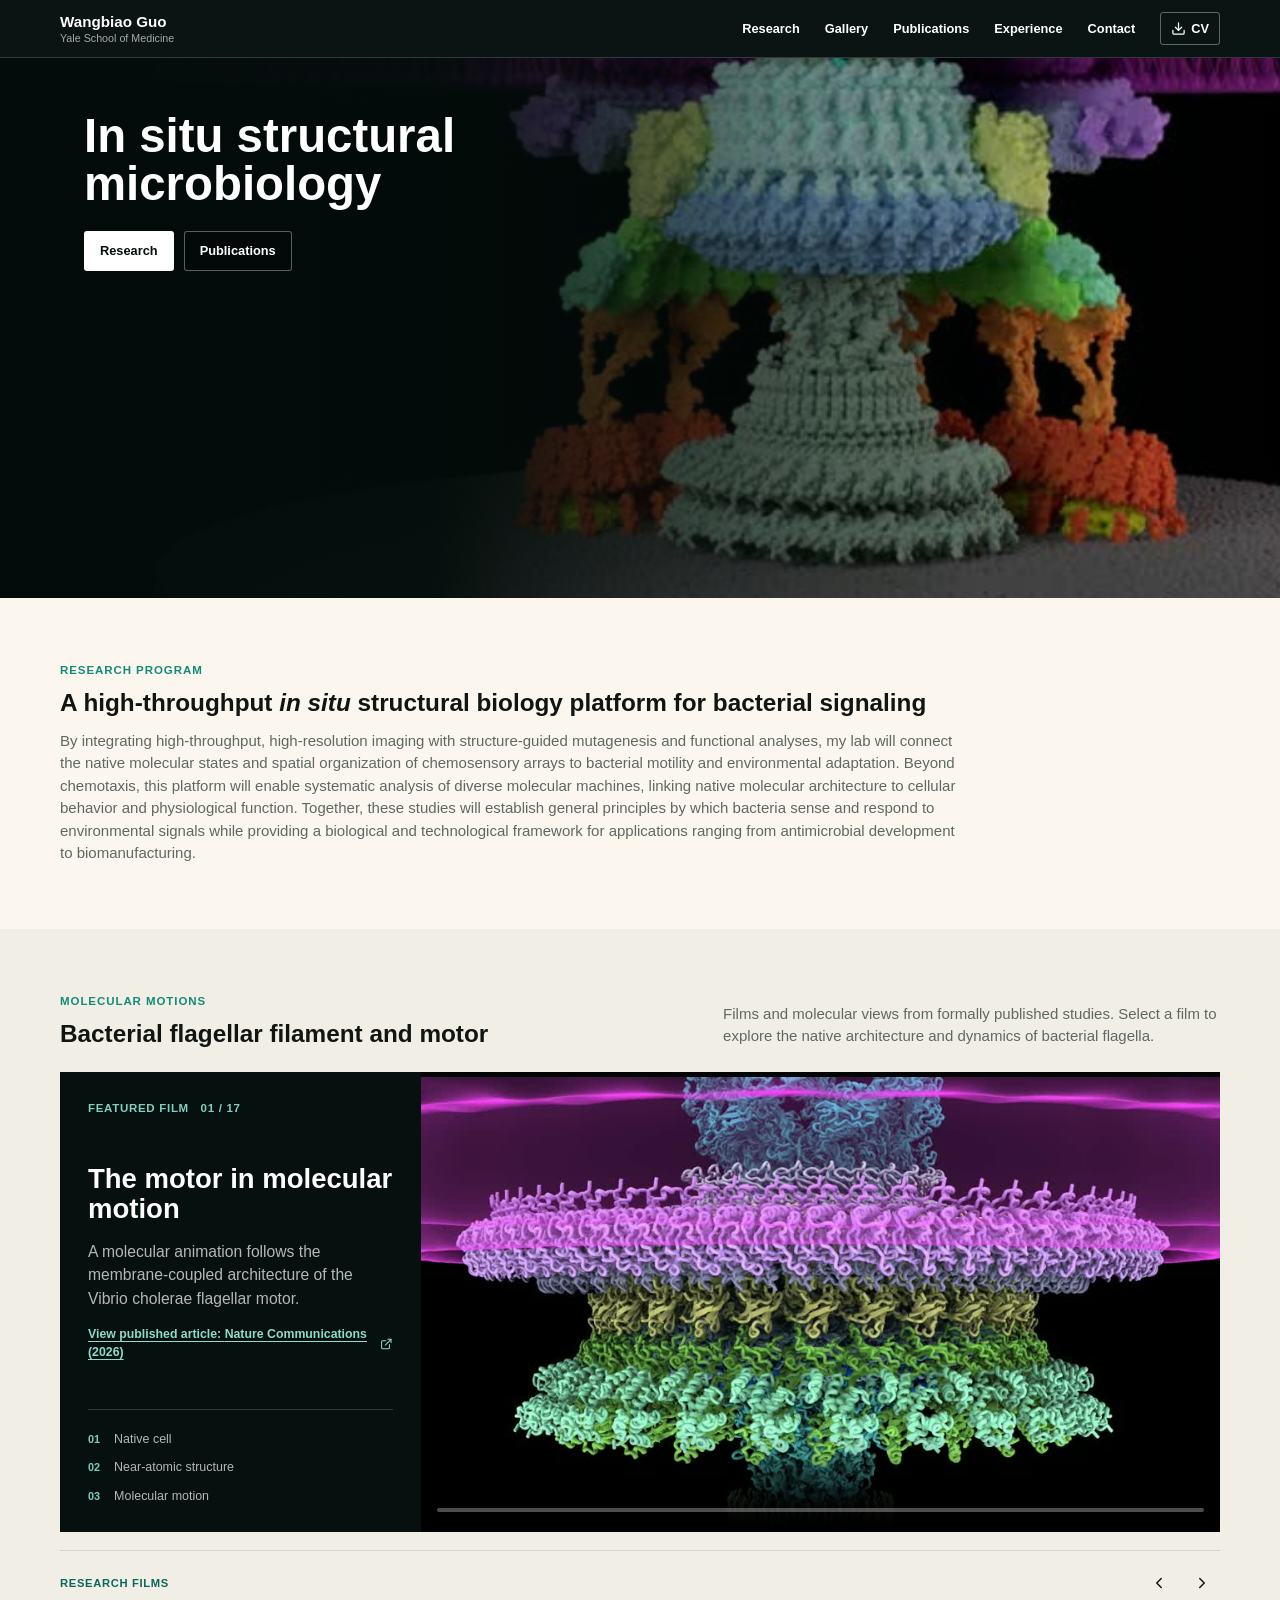
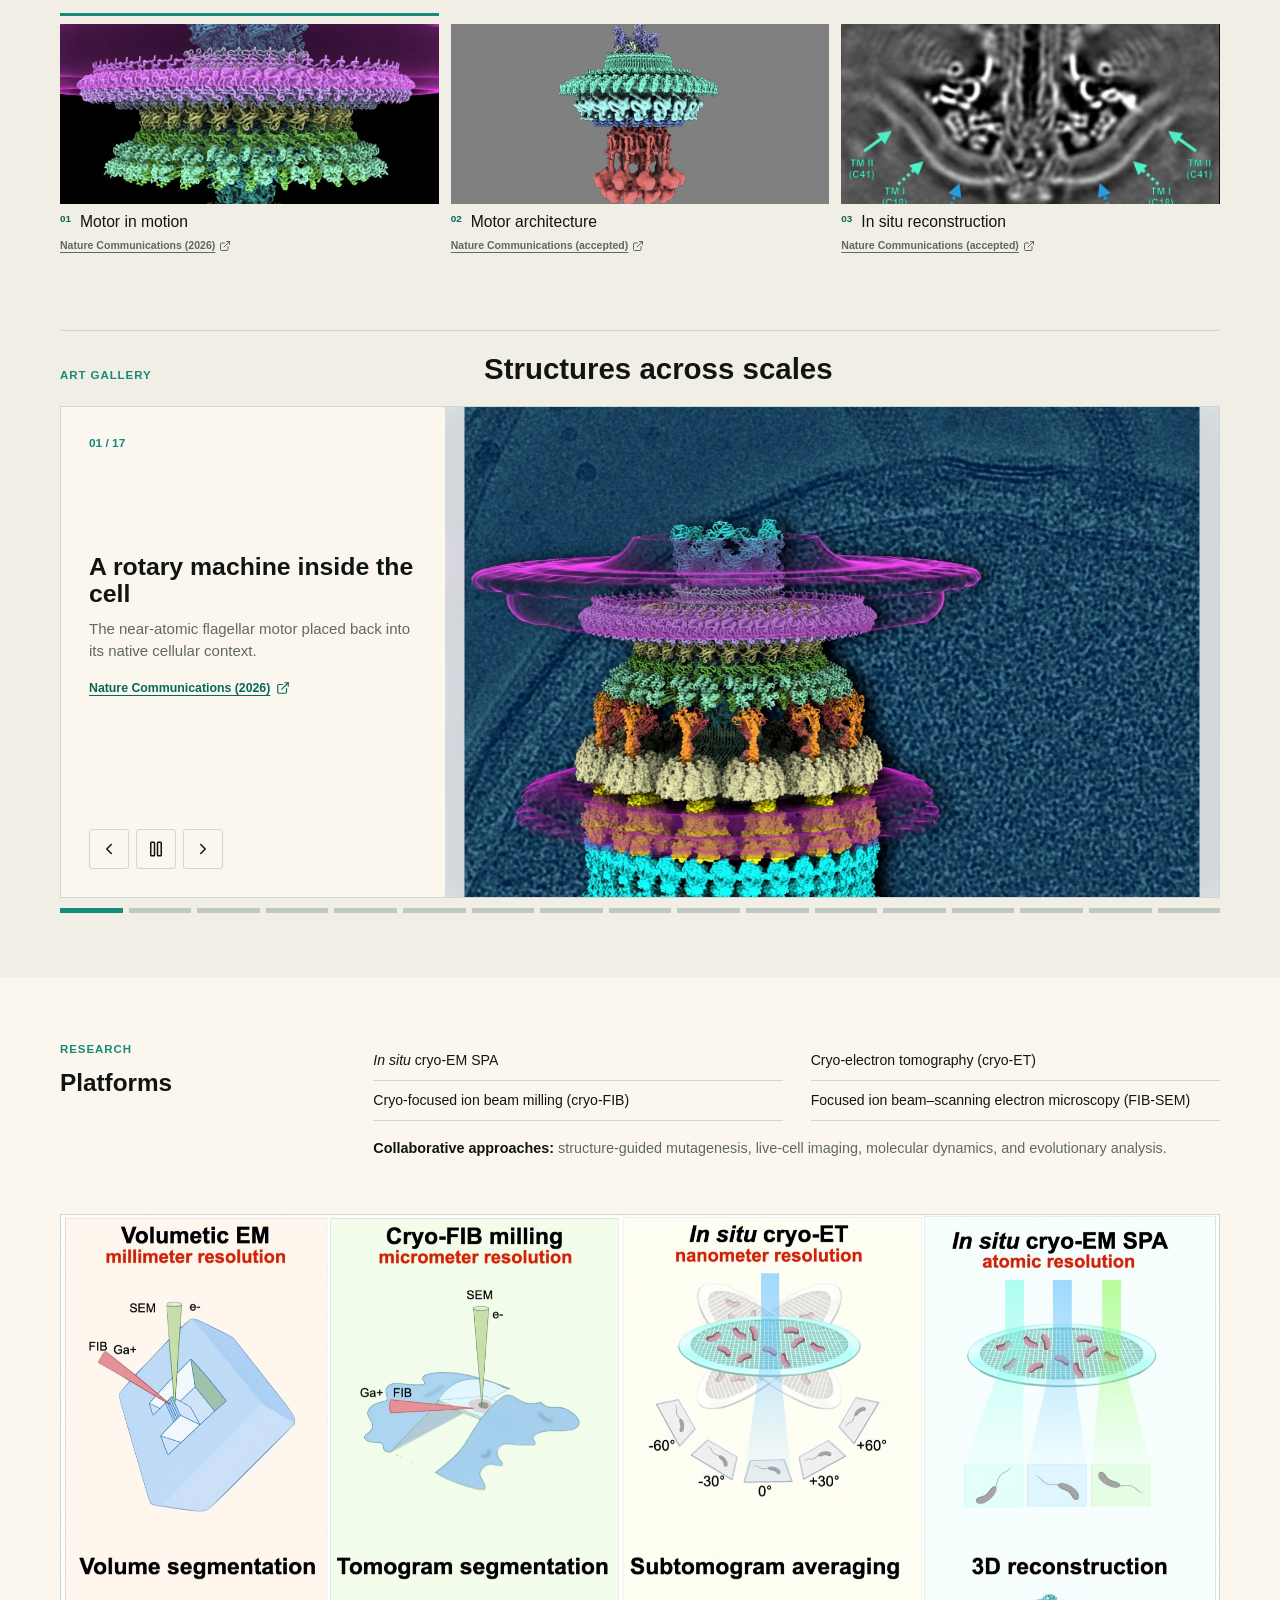
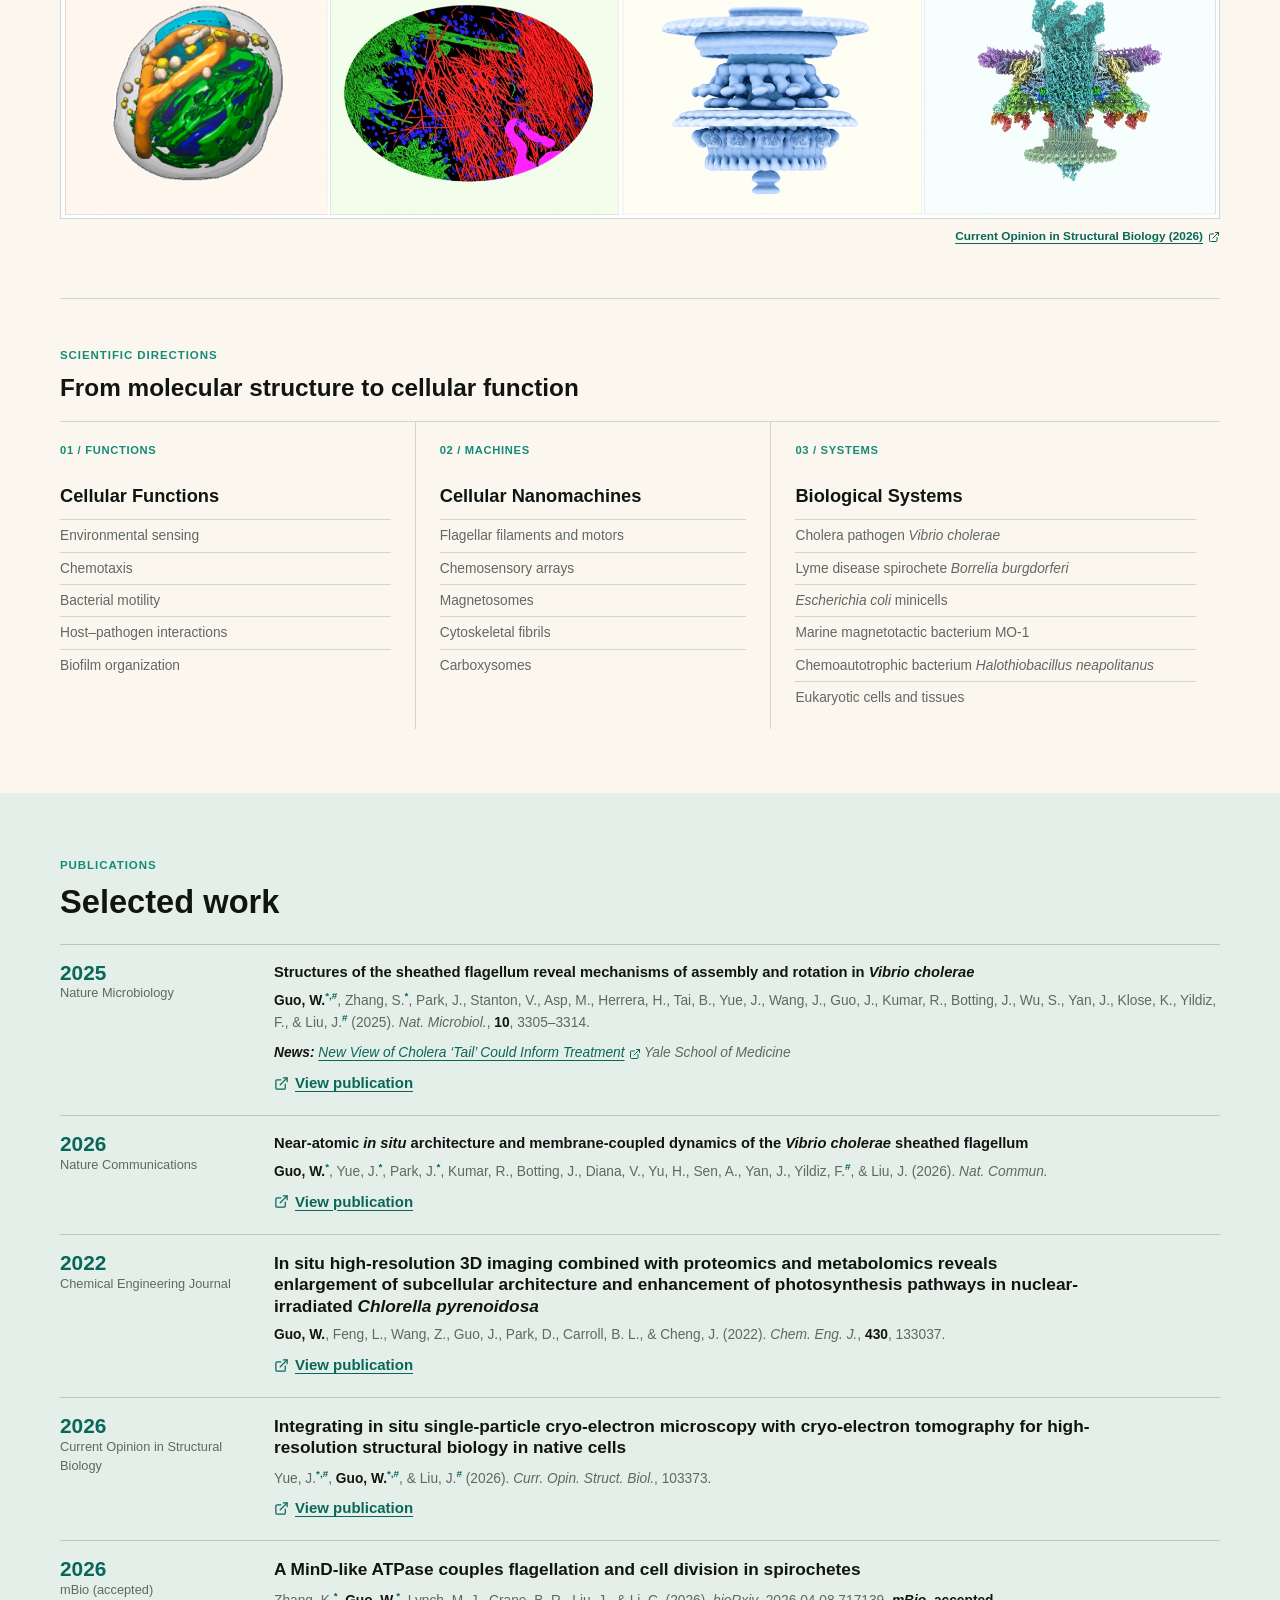
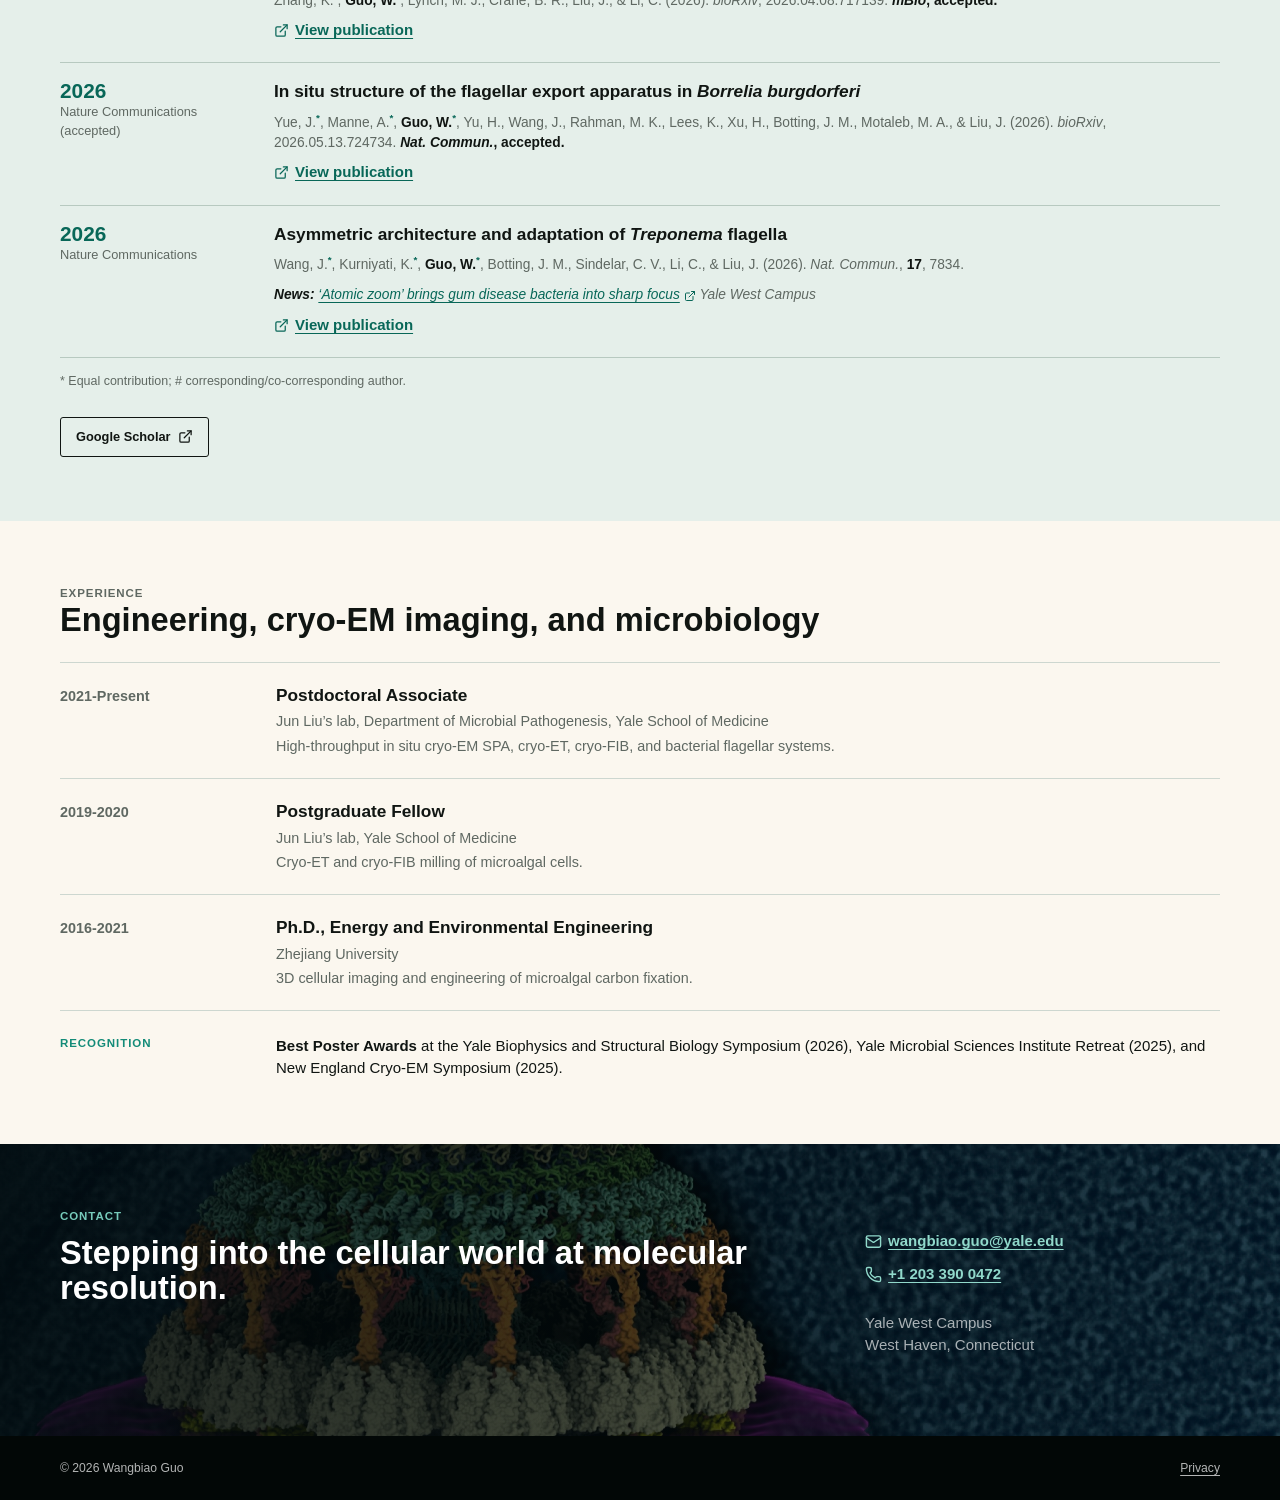
==== commit 328d264a: "Keep leading publication titles on one line" ====
--- a/index.html
+++ b/index.html
@@ -1,2 +1,2 @@
-<!DOCTYPE html><html lang="en"><head><meta charSet="utf-8"/><meta name="viewport" content="width=device-width, initial-scale=1"/><link rel="preload" as="image" href="/videos/vibrio-flaa-filament-poster.jpg"/><link rel="preload" as="image" href="/videos/vibrio-flab-filament-poster.jpg"/><link rel="preload" as="image" href="/videos/vibrio-sheathed-filament-poster.jpg"/><link rel="preload" as="image" href="/videos/treponema-flagellum-architecture-poster.jpg"/><link rel="preload" as="image" href="/videos/treponema-flagella-cell-poster.jpg"/><link rel="preload" as="image" href="/videos/chlorella-cell-map-poster.jpg"/><link rel="preload" as="image" href="/videos/chlorella-organelle-map-poster.jpg"/><link rel="preload" as="image" href="/videos/chlorella-tomogram-poster.jpg"/><link rel="preload" as="image" href="/videos/chlorella-architecture-poster.jpg"/><link rel="stylesheet" href="/_next/static/css/index.DhbJS1z-.css" data-rsc-css-href="/_next/static/css/index.DhbJS1z-.css" data-precedence="vite-rsc/importer-resources"/><link rel="modulepreload" fetchPriority="low" href="/_next/static/chunks/index-rw7Ql30v.js"/><script src="/_next/static/chunks/rolldown-runtime-C60lm6uB.js" type="module" async=""></script><script src="/_next/static/chunks/framework-D_rUT4EX.js" type="module" async=""></script><link rel="modulepreload" href="/_next/static/chunks/layout-segment-context-DihhjBsT.js" crossorigin=""/><link rel="modulepreload" href="/_next/static/chunks/Icon-Bo9jbUr1.js" crossorigin=""/><link rel="modulepreload" href="/_next/static/chunks/art-gallery-BDpEMb9j.js" crossorigin=""/><link rel="modulepreload" href="/_next/static/chunks/createLucideIcon-CLApvFWr.js" crossorigin=""/><link rel="modulepreload" href="/_next/static/chunks/analytics-consent-hNktCfe_.js" crossorigin=""/><title>Wangbiao (Seven) Guo | In Situ Structural Microbiology</title><meta name="description" content="Wangbiao (Seven) Guo studies bacterial nanomachines using high-throughput in situ cryo-EM and cryo-ET."/><script>Object.assign(((self[Symbol.for("vinext.navigationRuntime")]??={bootstrap:{routeManifest:null},functions:{}}).bootstrap.rsc??={rsc:[]}),{params:{},nav:{"pathname":"/","searchParams":[]}})</script><link rel="modulepreload" href="/_next/static/chunks/index-rw7Ql30v.js" />
-</head><body><a class="skip-link" href="#main">Skip to content</a><header class="site-header"><a class="wordmark" href="#top" data-track="home"><strong>Wangbiao Guo</strong><span>Yale School of Medicine</span></a><nav class="desktop-nav" aria-label="Primary navigation"><a href="#research">Research</a><a href="#gallery">Gallery</a><a href="#publications">Publications</a><a href="#experience">Experience</a><a href="#contact">Contact</a><a class="nav-cv" href="/Wangbiao_Guo_CV.pdf" download="" data-track="download-cv-nav"><svg xmlns="http://www.w3.org/2000/svg" width="15" height="15" viewBox="0 0 24 24" fill="none" stroke="currentColor" stroke-width="2" stroke-linecap="round" stroke-linejoin="round" class="lucide lucide-download" aria-hidden="true"><path d="M12 15V3"></path><path d="M21 15v4a2 2 0 0 1-2 2H5a2 2 0 0 1-2-2v-4"></path><path d="m7 10 5 5 5-5"></path></svg> CV</a></nav><details class="mobile-menu"><summary aria-label="Open navigation"><svg xmlns="http://www.w3.org/2000/svg" width="19" height="19" viewBox="0 0 24 24" fill="none" stroke="currentColor" stroke-width="2" stroke-linecap="round" stroke-linejoin="round" class="lucide lucide-menu" aria-hidden="true"><path d="M4 5h16"></path><path d="M4 12h16"></path><path d="M4 19h16"></path></svg></summary><nav aria-label="Mobile navigation"><a href="#research">Research</a><a href="#gallery">Gallery</a><a href="#publications">Publications</a><a href="#experience">Experience</a><a href="#contact">Contact</a><a class="nav-cv" href="/Wangbiao_Guo_CV.pdf" download="" data-track="download-cv-nav"><svg xmlns="http://www.w3.org/2000/svg" width="15" height="15" viewBox="0 0 24 24" fill="none" stroke="currentColor" stroke-width="2" stroke-linecap="round" stroke-linejoin="round" class="lucide lucide-download" aria-hidden="true"><path d="M12 15V3"></path><path d="M21 15v4a2 2 0 0 1-2 2H5a2 2 0 0 1-2-2v-4"></path><path d="m7 10 5 5 5-5"></path></svg> CV</a></nav></details></header><main id="main"><section id="top" class="hero"><div class="hero-movie" aria-hidden="true"><div class="hero-movie-frame"><video autoPlay="" loop="" muted="" playsInline="" preload="auto" poster="/videos/vibrio-flexion-poster.jpg" aria-label="Flexion of the Vibrio cholerae sheathed flagellum"><source src="/videos/vibrio-flexion-5-10.mp4" type="video/mp4"/></video></div></div><div class="hero-inner"><div class="hero-main"><div class="hero-copy"><h1>In situ structural<br/>microbiology</h1><div class="intro-actions"><a class="button button-light" href="#research" data-track="explore-research">Research</a><a class="button button-ghost" href="#publications" data-track="hero-publications">Publications</a></div></div></div></div></section><section id="research" class="section research-section research-program-section"><div class="feature-row"><div class="feature-copy"><p class="section-kicker">Research program</p><h2>A high-throughput <em>in situ</em> structural biology platform for bacterial signaling</h2><p>By integrating high-throughput, high-resolution imaging with structure-guided mutagenesis and functional analyses, my lab will connect the native molecular states and spatial organization of chemosensory arrays to bacterial motility and environmental adaptation. Beyond chemotaxis, this platform will enable systematic analysis of diverse molecular machines, linking native molecular architecture to cellular behavior and physiological function. Together, these studies will establish general principles by which bacteria sense and respond to environmental signals while providing a biological and technological framework for applications ranging from antimicrobial development to biomanufacturing.</p></div></div></section><section id="gallery" class="gallery-section" aria-labelledby="gallery-title"><div class="gallery-heading"><div><p class="section-kicker">Molecular motions</p><h2 id="gallery-title">Bacterial flagellar filament and motor</h2></div><p>Films and molecular views from formally published studies. Select a film to explore the native architecture and dynamics of bacterial flagella.</p></div><div class="film-stage"><div class="film-copy" aria-live="polite"><p class="film-count">Featured film   <!-- -->01<!-- --> <!-- -->/ <!-- -->17</p><div><h3>The motor in molecular motion</h3><p>A molecular animation follows the membrane-coupled architecture of the Vibrio cholerae flagellar motor.</p><a class="gallery-source" href="https://doi.org/10.1038/s41467-026-75593-6" target="_blank" rel="noreferrer" data-track="featured-film-source-1">View published article: <!-- -->Nature Communications (2026)<svg xmlns="http://www.w3.org/2000/svg" width="14" height="14" viewBox="0 0 24 24" fill="none" stroke="currentColor" stroke-width="2" stroke-linecap="round" stroke-linejoin="round" class="lucide lucide-external-link" aria-hidden="true"><path d="M15 3h6v6"></path><path d="M10 14 21 3"></path><path d="M18 13v6a2 2 0 0 1-2 2H5a2 2 0 0 1-2-2V8a2 2 0 0 1 2-2h6"></path></svg></a></div><div class="film-notes" aria-label="Featured film details"><span><strong>01</strong> Native cell</span><span><strong>02</strong> Near-atomic structure</span><span><strong>03</strong> Molecular motion</span></div></div><div class="film-media"><video autoPlay="" muted="" loop="" controls="" playsInline="" preload="metadata" poster="/videos/motor-assembly-animation-poster.jpg" data-track="featured-film-1"><source src="/videos/motor-assembly-animation.mp4" type="video/mp4"/>Your browser does not support embedded video.</video></div></div><div class="film-strip-wrap"><div class="film-strip-heading"><p>Research films</p><div class="film-strip-controls"><button type="button" aria-label="Scroll to previous films" title="Previous films"><svg xmlns="http://www.w3.org/2000/svg" width="24" height="24" viewBox="0 0 24 24" fill="none" stroke="currentColor" stroke-width="2" stroke-linecap="round" stroke-linejoin="round" class="lucide lucide-chevron-left" aria-hidden="true"><path d="m15 18-6-6 6-6"></path></svg></button><button type="button" aria-label="Scroll to next films" title="Next films"><svg xmlns="http://www.w3.org/2000/svg" width="24" height="24" viewBox="0 0 24 24" fill="none" stroke="currentColor" stroke-width="2" stroke-linecap="round" stroke-linejoin="round" class="lucide lucide-chevron-right" aria-hidden="true"><path d="m9 18 6-6-6-6"></path></svg></button></div></div><div class="film-strip" role="region" aria-label="Additional research films" tabindex="0"><article class="film-choice is-active"><button type="button" aria-label="Show film: The motor in molecular motion" aria-pressed="true" data-track="choose-film-1"><img src="/videos/motor-assembly-animation-poster.jpg" alt="" width="320" height="180"/><span><small>01</small>Motor in motion</span></button><a href="https://doi.org/10.1038/s41467-026-75593-6" target="_blank" rel="noreferrer" data-track="film-thumbnail-source-1">Nature Communications (2026)<svg xmlns="http://www.w3.org/2000/svg" width="12" height="12" viewBox="0 0 24 24" fill="none" stroke="currentColor" stroke-width="2" stroke-linecap="round" stroke-linejoin="round" class="lucide lucide-external-link" aria-hidden="true"><path d="M15 3h6v6"></path><path d="M10 14 21 3"></path><path d="M18 13v6a2 2 0 0 1-2 2H5a2 2 0 0 1-2-2V8a2 2 0 0 1 2-2h6"></path></svg></a></article><article class="film-choice"><button type="button" aria-label="Show film: A motor built inside an intact cell" aria-pressed="false" data-track="choose-film-2"><img src="/videos/vibrio-motor-complete-poster.jpg" alt="" width="320" height="180"/><span><small>02</small>Motor architecture</span></button><a href="https://doi.org/10.64898/2026.05.13.724734" target="_blank" rel="noreferrer" data-track="film-thumbnail-source-2">Nature Communications (accepted)<svg xmlns="http://www.w3.org/2000/svg" width="12" height="12" viewBox="0 0 24 24" fill="none" stroke="currentColor" stroke-width="2" stroke-linecap="round" stroke-linejoin="round" class="lucide lucide-external-link" aria-hidden="true"><path d="M15 3h6v6"></path><path d="M10 14 21 3"></path><path d="M18 13v6a2 2 0 0 1-2 2H5a2 2 0 0 1-2-2V8a2 2 0 0 1 2-2h6"></path></svg></a></article><article class="film-choice"><button type="button" aria-label="Show film: From an in situ map to molecular structure" aria-pressed="false" data-track="choose-film-3"><img src="/videos/vibrio-motor-native-poster.jpg" alt="" width="320" height="180"/><span><small>03</small>In situ reconstruction</span></button><a href="https://doi.org/10.64898/2026.05.13.724734" target="_blank" rel="noreferrer" data-track="film-thumbnail-source-3">Nature Communications (accepted)<svg xmlns="http://www.w3.org/2000/svg" width="12" height="12" viewBox="0 0 24 24" fill="none" stroke="currentColor" stroke-width="2" stroke-linecap="round" stroke-linejoin="round" class="lucide lucide-external-link" aria-hidden="true"><path d="M15 3h6v6"></path><path d="M10 14 21 3"></path><path d="M18 13v6a2 2 0 0 1-2 2H5a2 2 0 0 1-2-2V8a2 2 0 0 1 2-2h6"></path></svg></a></article><article class="film-choice"><button type="button" aria-label="Show film: Disassembly of a native motor" aria-pressed="false" data-track="choose-film-4"><img src="/videos/motor-disassembly-poster.jpg" alt="" width="320" height="180"/><span><small>04</small>Motor disassembly</span></button><a href="https://doi.org/10.1038/s41467-026-75593-6" target="_blank" rel="noreferrer" data-track="film-thumbnail-source-4">Nature Communications (2026)<svg xmlns="http://www.w3.org/2000/svg" width="12" height="12" viewBox="0 0 24 24" fill="none" stroke="currentColor" stroke-width="2" stroke-linecap="round" stroke-linejoin="round" class="lucide lucide-external-link" aria-hidden="true"><path d="M15 3h6v6"></path><path d="M10 14 21 3"></path><path d="M18 13v6a2 2 0 0 1-2 2H5a2 2 0 0 1-2-2V8a2 2 0 0 1 2-2h6"></path></svg></a></article><article class="film-choice"><button type="button" aria-label="Show film: A guided view of the flagellar motor" aria-pressed="false" data-track="choose-film-5"><img src="/videos/motor-explainer-poster.jpg" alt="" width="320" height="180"/><span><small>05</small>Motor explainer</span></button><a href="https://doi.org/10.1038/s41467-026-75593-6" target="_blank" rel="noreferrer" data-track="film-thumbnail-source-5">Nature Communications (2026)<svg xmlns="http://www.w3.org/2000/svg" width="12" height="12" viewBox="0 0 24 24" fill="none" stroke="currentColor" stroke-width="2" stroke-linecap="round" stroke-linejoin="round" class="lucide lucide-external-link" aria-hidden="true"><path d="M15 3h6v6"></path><path d="M10 14 21 3"></path><path d="M18 13v6a2 2 0 0 1-2 2H5a2 2 0 0 1-2-2V8a2 2 0 0 1 2-2h6"></path></svg></a></article><article class="film-choice"><button type="button" aria-label="Show film: From cell envelope to molecular machine" aria-pressed="false" data-track="choose-film-6"><img src="/videos/motor-vertical-poster.jpg" alt="" width="320" height="180"/><span><small>06</small>Cell-to-molecule view</span></button><a href="https://doi.org/10.1038/s41467-026-75593-6" target="_blank" rel="noreferrer" data-track="film-thumbnail-source-6">Nature Communications (2026)<svg xmlns="http://www.w3.org/2000/svg" width="12" height="12" viewBox="0 0 24 24" fill="none" stroke="currentColor" stroke-width="2" stroke-linecap="round" stroke-linejoin="round" class="lucide lucide-external-link" aria-hidden="true"><path d="M15 3h6v6"></path><path d="M10 14 21 3"></path><path d="M18 13v6a2 2 0 0 1-2 2H5a2 2 0 0 1-2-2V8a2 2 0 0 1 2-2h6"></path></svg></a></article><article class="film-choice"><button type="button" aria-label="Show film: Flexion of the sheathed flagellum" aria-pressed="false" data-track="choose-film-7"><img src="/videos/vibrio-flexion-poster.jpg" alt="" width="320" height="180"/><span><small>07</small>Flagellar flexion</span></button><a href="https://doi.org/10.1038/s41564-025-02161-x" target="_blank" rel="noreferrer" data-track="film-thumbnail-source-7">Nature Microbiology (2025)<svg xmlns="http://www.w3.org/2000/svg" width="12" height="12" viewBox="0 0 24 24" fill="none" stroke="currentColor" stroke-width="2" stroke-linecap="round" stroke-linejoin="round" class="lucide lucide-external-link" aria-hidden="true"><path d="M15 3h6v6"></path><path d="M10 14 21 3"></path><path d="M18 13v6a2 2 0 0 1-2 2H5a2 2 0 0 1-2-2V8a2 2 0 0 1 2-2h6"></path></svg></a></article><article class="film-choice"><button type="button" aria-label="Show film: Architecture of the FlaD filament" aria-pressed="false" data-track="choose-film-8"><img src="/videos/vibrio-flad-filament-poster.jpg" alt="" width="320" height="180"/><span><small>08</small>FlaD filament</span></button><a href="https://doi.org/10.1038/s41564-025-02161-x" target="_blank" rel="noreferrer" data-track="film-thumbnail-source-8">Nature Microbiology (2025)<svg xmlns="http://www.w3.org/2000/svg" width="12" height="12" viewBox="0 0 24 24" fill="none" stroke="currentColor" stroke-width="2" stroke-linecap="round" stroke-linejoin="round" class="lucide lucide-external-link" aria-hidden="true"><path d="M15 3h6v6"></path><path d="M10 14 21 3"></path><path d="M18 13v6a2 2 0 0 1-2 2H5a2 2 0 0 1-2-2V8a2 2 0 0 1 2-2h6"></path></svg></a></article><article class="film-choice"><button type="button" aria-label="Show film: Architecture of the FlaA filament" aria-pressed="false" data-track="choose-film-9"><img src="/videos/vibrio-flaa-filament-poster.jpg" alt="" width="320" height="180"/><span><small>09</small>FlaA filament</span></button><a href="https://doi.org/10.1038/s41564-025-02161-x" target="_blank" rel="noreferrer" data-track="film-thumbnail-source-9">Nature Microbiology (2025)<svg xmlns="http://www.w3.org/2000/svg" width="12" height="12" viewBox="0 0 24 24" fill="none" stroke="currentColor" stroke-width="2" stroke-linecap="round" stroke-linejoin="round" class="lucide lucide-external-link" aria-hidden="true"><path d="M15 3h6v6"></path><path d="M10 14 21 3"></path><path d="M18 13v6a2 2 0 0 1-2 2H5a2 2 0 0 1-2-2V8a2 2 0 0 1 2-2h6"></path></svg></a></article><article class="film-choice"><button type="button" aria-label="Show film: Architecture of the FlaB filament" aria-pressed="false" data-track="choose-film-10"><img src="/videos/vibrio-flab-filament-poster.jpg" alt="" width="320" height="180"/><span><small>10</small>FlaB filament</span></button><a href="https://doi.org/10.1038/s41564-025-02161-x" target="_blank" rel="noreferrer" data-track="film-thumbnail-source-10">Nature Microbiology (2025)<svg xmlns="http://www.w3.org/2000/svg" width="12" height="12" viewBox="0 0 24 24" fill="none" stroke="currentColor" stroke-width="2" stroke-linecap="round" stroke-linejoin="round" class="lucide lucide-external-link" aria-hidden="true"><path d="M15 3h6v6"></path><path d="M10 14 21 3"></path><path d="M18 13v6a2 2 0 0 1-2 2H5a2 2 0 0 1-2-2V8a2 2 0 0 1 2-2h6"></path></svg></a></article><article class="film-choice"><button type="button" aria-label="Show film: The sheathed filament across scales" aria-pressed="false" data-track="choose-film-11"><img src="/videos/vibrio-sheathed-filament-poster.jpg" alt="" width="320" height="180"/><span><small>11</small>Sheathed filament</span></button><a href="https://doi.org/10.1038/s41564-025-02161-x" target="_blank" rel="noreferrer" data-track="film-thumbnail-source-11">Nature Microbiology (2025)<svg xmlns="http://www.w3.org/2000/svg" width="12" height="12" viewBox="0 0 24 24" fill="none" stroke="currentColor" stroke-width="2" stroke-linecap="round" stroke-linejoin="round" class="lucide lucide-external-link" aria-hidden="true"><path d="M15 3h6v6"></path><path d="M10 14 21 3"></path><path d="M18 13v6a2 2 0 0 1-2 2H5a2 2 0 0 1-2-2V8a2 2 0 0 1 2-2h6"></path></svg></a></article><article class="film-choice"><button type="button" aria-label="Show film: Asymmetric architecture of Treponema flagella" aria-pressed="false" data-track="choose-film-12"><img src="/videos/treponema-flagellum-architecture-poster.jpg" alt="" width="320" height="180"/><span><small>12</small>Treponema architecture</span></button><a href="https://doi.org/10.1038/s41467-026-74267-7" target="_blank" rel="noreferrer" data-track="film-thumbnail-source-12">Nature Communications (2026)<svg xmlns="http://www.w3.org/2000/svg" width="12" height="12" viewBox="0 0 24 24" fill="none" stroke="currentColor" stroke-width="2" stroke-linecap="round" stroke-linejoin="round" class="lucide lucide-external-link" aria-hidden="true"><path d="M15 3h6v6"></path><path d="M10 14 21 3"></path><path d="M18 13v6a2 2 0 0 1-2 2H5a2 2 0 0 1-2-2V8a2 2 0 0 1 2-2h6"></path></svg></a></article><article class="film-choice"><button type="button" aria-label="Show film: Periplasmic flagella shape the whole cell" aria-pressed="false" data-track="choose-film-13"><img src="/videos/treponema-flagella-cell-poster.jpg" alt="" width="320" height="180"/><span><small>13</small>Flagella in the cell</span></button><a href="https://doi.org/10.1038/s41467-026-74267-7" target="_blank" rel="noreferrer" data-track="film-thumbnail-source-13">Nature Communications (2026)<svg xmlns="http://www.w3.org/2000/svg" width="12" height="12" viewBox="0 0 24 24" fill="none" stroke="currentColor" stroke-width="2" stroke-linecap="round" stroke-linejoin="round" class="lucide lucide-external-link" aria-hidden="true"><path d="M15 3h6v6"></path><path d="M10 14 21 3"></path><path d="M18 13v6a2 2 0 0 1-2 2H5a2 2 0 0 1-2-2V8a2 2 0 0 1 2-2h6"></path></svg></a></article><article class="film-choice"><button type="button" aria-label="Show film: Inside a Chlorella cell" aria-pressed="false" data-track="choose-film-14"><img src="/videos/chlorella-cell-map-poster.jpg" alt="" width="320" height="180"/><span><small>14</small>Chlorella cell map</span></button><a href="https://doi.org/10.1016/j.cej.2021.133037" target="_blank" rel="noreferrer" data-track="film-thumbnail-source-14">Chemical Engineering Journal (2022)<svg xmlns="http://www.w3.org/2000/svg" width="12" height="12" viewBox="0 0 24 24" fill="none" stroke="currentColor" stroke-width="2" stroke-linecap="round" stroke-linejoin="round" class="lucide lucide-external-link" aria-hidden="true"><path d="M15 3h6v6"></path><path d="M10 14 21 3"></path><path d="M18 13v6a2 2 0 0 1-2 2H5a2 2 0 0 1-2-2V8a2 2 0 0 1 2-2h6"></path></svg></a></article><article class="film-choice"><button type="button" aria-label="Show film: An organelle map in three dimensions" aria-pressed="false" data-track="choose-film-15"><img src="/videos/chlorella-organelle-map-poster.jpg" alt="" width="320" height="180"/><span><small>15</small>Organelle map</span></button><a href="https://doi.org/10.1016/j.cej.2021.133037" target="_blank" rel="noreferrer" data-track="film-thumbnail-source-15">Chemical Engineering Journal (2022)<svg xmlns="http://www.w3.org/2000/svg" width="12" height="12" viewBox="0 0 24 24" fill="none" stroke="currentColor" stroke-width="2" stroke-linecap="round" stroke-linejoin="round" class="lucide lucide-external-link" aria-hidden="true"><path d="M15 3h6v6"></path><path d="M10 14 21 3"></path><path d="M18 13v6a2 2 0 0 1-2 2H5a2 2 0 0 1-2-2V8a2 2 0 0 1 2-2h6"></path></svg></a></article><article class="film-choice"><button type="button" aria-label="Show film: Tracing membranes through a cell" aria-pressed="false" data-track="choose-film-16"><img src="/videos/chlorella-tomogram-poster.jpg" alt="" width="320" height="180"/><span><small>16</small>Cellular tomogram</span></button><a href="https://doi.org/10.1016/j.cej.2021.133037" target="_blank" rel="noreferrer" data-track="film-thumbnail-source-16">Chemical Engineering Journal (2022)<svg xmlns="http://www.w3.org/2000/svg" width="12" height="12" viewBox="0 0 24 24" fill="none" stroke="currentColor" stroke-width="2" stroke-linecap="round" stroke-linejoin="round" class="lucide lucide-external-link" aria-hidden="true"><path d="M15 3h6v6"></path><path d="M10 14 21 3"></path><path d="M18 13v6a2 2 0 0 1-2 2H5a2 2 0 0 1-2-2V8a2 2 0 0 1 2-2h6"></path></svg></a></article><article class="film-choice"><button type="button" aria-label="Show film: Reconstructing cellular architecture" aria-pressed="false" data-track="choose-film-17"><img src="/videos/chlorella-architecture-poster.jpg" alt="" width="320" height="180"/><span><small>17</small>3D architecture</span></button><a href="https://doi.org/10.1016/j.cej.2021.133037" target="_blank" rel="noreferrer" data-track="film-thumbnail-source-17">Chemical Engineering Journal (2022)<svg xmlns="http://www.w3.org/2000/svg" width="12" height="12" viewBox="0 0 24 24" fill="none" stroke="currentColor" stroke-width="2" stroke-linecap="round" stroke-linejoin="round" class="lucide lucide-external-link" aria-hidden="true"><path d="M15 3h6v6"></path><path d="M10 14 21 3"></path><path d="M18 13v6a2 2 0 0 1-2 2H5a2 2 0 0 1-2-2V8a2 2 0 0 1 2-2h6"></path></svg></a></article></div></div><div class="visual-archive-heading"><p class="section-kicker">Art gallery</p><h3>Structures across scales</h3></div><div class="gallery-stage is-playing" aria-live="polite"><div class="gallery-caption"><p class="gallery-count">01<!-- --> /<!-- --> <!-- -->17</p><div><h3>A rotary machine inside the cell</h3><p>The near-atomic flagellar motor placed back into its native cellular context.</p><a class="gallery-source" href="https://doi.org/10.1038/s41467-026-75593-6" target="_blank" rel="noreferrer" data-track="gallery-source-caption-1">Nature Communications (2026)<svg xmlns="http://www.w3.org/2000/svg" width="14" height="14" viewBox="0 0 24 24" fill="none" stroke="currentColor" stroke-width="2" stroke-linecap="round" stroke-linejoin="round" class="lucide lucide-external-link" aria-hidden="true"><path d="M15 3h6v6"></path><path d="M10 14 21 3"></path><path d="M18 13v6a2 2 0 0 1-2 2H5a2 2 0 0 1-2-2V8a2 2 0 0 1 2-2h6"></path></svg></a></div><div class="gallery-controls"><button type="button" aria-label="Previous artwork" title="Previous artwork" data-track="gallery-previous"><svg xmlns="http://www.w3.org/2000/svg" width="24" height="24" viewBox="0 0 24 24" fill="none" stroke="currentColor" stroke-width="2" stroke-linecap="round" stroke-linejoin="round" class="lucide lucide-chevron-left" aria-hidden="true"><path d="m15 18-6-6 6-6"></path></svg></button><button type="button" aria-label="Pause gallery" title="Pause gallery" data-track="gallery-pause"><svg xmlns="http://www.w3.org/2000/svg" width="24" height="24" viewBox="0 0 24 24" fill="none" stroke="currentColor" stroke-width="2" stroke-linecap="round" stroke-linejoin="round" class="lucide lucide-pause" aria-hidden="true"><rect x="14" y="3" width="5" height="18" rx="1"></rect><rect x="5" y="3" width="5" height="18" rx="1"></rect></svg></button><button type="button" aria-label="Next artwork" title="Next artwork" data-track="gallery-next"><svg xmlns="http://www.w3.org/2000/svg" width="24" height="24" viewBox="0 0 24 24" fill="none" stroke="currentColor" stroke-width="2" stroke-linecap="round" stroke-linejoin="round" class="lucide lucide-chevron-right" aria-hidden="true"><path d="m9 18 6-6-6-6"></path></svg></button></div></div><div class="gallery-images"><figure class="gallery-slide is-active" aria-hidden="false"><a class="gallery-art-link" href="https://doi.org/10.1038/s41467-026-75593-6" target="_blank" rel="noreferrer" aria-label="View source article for A rotary machine inside the cell" data-track="gallery-source-image-1" tabindex="0"><img src="/gallery/motor-native.jpeg" alt="" class="gallery-backdrop" aria-hidden="true" loading="lazy" decoding="async" width="1200" height="700"/><img src="/gallery/motor-native.jpeg" alt="Molecular model of the Vibrio cholerae flagellar motor shown within an in situ cryo-EM image." class="gallery-foreground" loading="lazy" decoding="async" width="1200" height="700"/></a></figure><figure class="gallery-slide" aria-hidden="true"><a class="gallery-art-link" href="https://doi.org/10.1016/j.sbi.2026.103373" target="_blank" rel="noreferrer" aria-label="View source article for Two views, one cellular structure" data-track="gallery-source-image-2" tabindex="-1"><img src="/gallery/in-situ-platform.jpg" alt="" class="gallery-backdrop" aria-hidden="true" loading="lazy" decoding="async" width="1200" height="700"/><img src="/gallery/in-situ-platform.jpg" alt="Overview of an integrated in situ single-particle cryo-EM and cryo-electron tomography workflow." class="gallery-foreground" loading="lazy" decoding="async" width="1200" height="700"/></a></figure><figure class="gallery-slide" aria-hidden="true"><a class="gallery-art-link" href="https://doi.org/10.1038/s41564-025-02161-x" target="_blank" rel="noreferrer" aria-label="View source article for From a swimming cell to its molecular engine" data-track="gallery-source-image-3" tabindex="-1"><img src="/gallery/flagellum-cell.jpeg" alt="" class="gallery-backdrop" aria-hidden="true" loading="lazy" decoding="async" width="1200" height="700"/><img src="/gallery/flagellum-cell.jpeg" alt="Visualization of a Vibrio cholerae cell and its membrane-sheathed flagellum at cellular and molecular scales." class="gallery-foreground" loading="lazy" decoding="async" width="1200" height="700"/></a></figure><figure class="gallery-slide" aria-hidden="true"><a class="gallery-art-link" href="https://doi.org/10.1038/s41564-025-02161-x" target="_blank" rel="noreferrer" aria-label="View source article for Building the export apparatus" data-track="gallery-source-image-4" tabindex="-1"><img src="/gallery/export-platform.jpg" alt="" class="gallery-backdrop" aria-hidden="true" loading="lazy" decoding="async" width="1200" height="700"/><img src="/gallery/export-platform.jpg" alt="Model for assembly of the Vibrio cholerae flagellar export apparatus and MS-ring with membrane remodeling." class="gallery-foreground" loading="lazy" decoding="async" width="1200" height="700"/></a></figure><figure class="gallery-slide" aria-hidden="true"><a class="gallery-art-link" href="https://doi.org/10.1038/s41467-026-75593-6" target="_blank" rel="noreferrer" aria-label="View source article for Assembly and disassembly in native membranes" data-track="gallery-source-image-5" tabindex="-1"><img src="/gallery/motor-states.jpeg" alt="" class="gallery-backdrop" aria-hidden="true" loading="lazy" decoding="async" width="1200" height="700"/><img src="/gallery/motor-states.jpeg" alt="Molecular structures of the assembled and disassembled Vibrio cholerae flagellar motor." class="gallery-foreground focus-top" loading="lazy" decoding="async" width="1200" height="700"/></a></figure><figure class="gallery-slide" aria-hidden="true"><a class="gallery-art-link" href="https://doi.org/10.1038/s41467-026-75593-6" target="_blank" rel="noreferrer" aria-label="View source article for The membrane-coupled H-ring" data-track="gallery-source-image-6" tabindex="-1"><img src="/gallery/hring-architecture.jpeg" alt="" class="gallery-backdrop" aria-hidden="true" loading="lazy" decoding="async" width="1200" height="700"/><img src="/gallery/hring-architecture.jpeg" alt="Near-atomic architecture and protein interactions within the Vibrio cholerae flagellar H-ring." class="gallery-foreground focus-top" loading="lazy" decoding="async" width="1200" height="700"/></a></figure><figure class="gallery-slide" aria-hidden="true"><a class="gallery-art-link" href="https://doi.org/10.1038/s41467-026-75593-6" target="_blank" rel="noreferrer" aria-label="View source article for A nanomachine built step by step" data-track="gallery-source-image-7" tabindex="-1"><img src="/gallery/assembly-pathway.jpeg" alt="" class="gallery-backdrop" aria-hidden="true" loading="lazy" decoding="async" width="1200" height="700"/><img src="/gallery/assembly-pathway.jpeg" alt="In situ structural pathway for assembly and disassembly of the Vibrio cholerae sheathed flagellar motor." class="gallery-foreground focus-top" loading="lazy" decoding="async" width="1200" height="700"/></a></figure><figure class="gallery-slide" aria-hidden="true"><a class="gallery-art-link" href="https://doi.org/10.1038/s41467-026-75593-6" target="_blank" rel="noreferrer" aria-label="View source article for Membrane-coupled rotation" data-track="gallery-source-image-8" tabindex="-1"><img src="/gallery/rotation-mechanism.jpeg" alt="" class="gallery-backdrop" aria-hidden="true" loading="lazy" decoding="async" width="1200" height="700"/><img src="/gallery/rotation-mechanism.jpeg" alt="Molecular models explaining rotation and membrane coupling of the Vibrio cholerae flagellar motor." class="gallery-foreground focus-top" loading="lazy" decoding="async" width="1200" height="700"/></a></figure><figure class="gallery-slide" aria-hidden="true"><a class="gallery-art-link" href="https://doi.org/10.1038/s41564-025-02161-x" target="_blank" rel="noreferrer" aria-label="View source article for FlaD in its native sheath" data-track="gallery-source-image-9" tabindex="-1"><img src="/gallery/vibrio-flad-structure.jpg" alt="" class="gallery-backdrop" aria-hidden="true" loading="lazy" decoding="async" width="1200" height="700"/><img src="/gallery/vibrio-flad-structure.jpg" alt="Near-atomic structure and membrane context of the Vibrio cholerae FlaD flagellar filament." class="gallery-foreground focus-top" loading="lazy" decoding="async" width="1200" height="700"/></a></figure><figure class="gallery-slide" aria-hidden="true"><a class="gallery-art-link" href="https://doi.org/10.1038/s41564-025-02161-x" target="_blank" rel="noreferrer" aria-label="View source article for Specialized regions of one filament" data-track="gallery-source-image-10" tabindex="-1"><img src="/gallery/vibrio-flagellin-regions.jpg" alt="" class="gallery-backdrop" aria-hidden="true" loading="lazy" decoding="async" width="1200" height="700"/><img src="/gallery/vibrio-flagellin-regions.jpg" alt="Structural comparison of flagellins in different regions of the Vibrio cholerae sheathed filament." class="gallery-foreground" loading="lazy" decoding="async" width="1200" height="700"/></a></figure><figure class="gallery-slide" aria-hidden="true"><a class="gallery-art-link" href="https://doi.org/10.1038/s41564-025-02161-x" target="_blank" rel="noreferrer" aria-label="View source article for Molecular origins of filament curvature" data-track="gallery-source-image-11" tabindex="-1"><img src="/gallery/vibrio-filament-curvature.jpg" alt="" class="gallery-backdrop" aria-hidden="true" loading="lazy" decoding="async" width="1200" height="700"/><img src="/gallery/vibrio-filament-curvature.jpg" alt="In situ and molecular views of curvature in the Vibrio cholerae sheathed flagellar filament." class="gallery-foreground" loading="lazy" decoding="async" width="1200" height="700"/></a></figure><figure class="gallery-slide" aria-hidden="true"><a class="gallery-art-link" href="https://doi.org/10.1016/j.cej.2021.133037" target="_blank" rel="noreferrer" aria-label="View source article for A whole-cell map of Chlorella" data-track="gallery-source-image-12" tabindex="-1"><img src="/gallery/chlorella-cellular-map.jpg" alt="" class="gallery-backdrop" aria-hidden="true" loading="lazy" decoding="async" width="1200" height="700"/><img src="/gallery/chlorella-cellular-map.jpg" alt="FIB-SEM slices, segmentations, and three-dimensional reconstructions of wild-type and mutant Chlorella pyrenoidosa cells." class="gallery-foreground" loading="lazy" decoding="async" width="1200" height="700"/></a></figure><figure class="gallery-slide" aria-hidden="true"><a class="gallery-art-link" href="https://doi.org/10.1021/jacs.5c23283" target="_blank" rel="noreferrer" aria-label="View source article for A field of cellular lamellae" data-track="gallery-source-image-13" tabindex="-1"><img src="/gallery/cryo-fib-lamella-field.jpg" alt="" class="gallery-backdrop" aria-hidden="true" loading="lazy" decoding="async" width="1200" height="700"/><img src="/gallery/cryo-fib-lamella-field.jpg" alt="Wide-field cryogenic electron micrograph showing an array of cellular lamellae prepared by cryo-focused ion beam milling." class="gallery-foreground" loading="lazy" decoding="async" width="1200" height="700"/></a></figure><figure class="gallery-slide" aria-hidden="true"><a class="gallery-art-link" href="https://doi.org/10.1021/jacs.5c23283" target="_blank" rel="noreferrer" aria-label="View source article for Opening a window into a cancer cell" data-track="gallery-source-image-14" tabindex="-1"><img src="/gallery/cryo-fib-cancer-cell.jpg" alt="" class="gallery-backdrop" aria-hidden="true" loading="lazy" decoding="async" width="1200" height="700"/><img src="/gallery/cryo-fib-cancer-cell.jpg" alt="Cryo-FIB milling views paired with a segmented cancer cell containing peptide assemblies, ribosomes, actin, and Golgi and endoplasmic reticulum membranes." class="gallery-foreground" loading="lazy" decoding="async" width="1200" height="700"/></a></figure><figure class="gallery-slide" aria-hidden="true"><a class="gallery-art-link" href="https://doi.org/10.1021/jacs.5c23283" target="_blank" rel="noreferrer" aria-label="View source article for Lamellae ready for tomography" data-track="gallery-source-image-15" tabindex="-1"><img src="/gallery/cryo-fib-lamella-array.jpg" alt="" class="gallery-backdrop" aria-hidden="true" loading="lazy" decoding="async" width="1200" height="700"/><img src="/gallery/cryo-fib-lamella-array.jpg" alt="Cryogenic electron micrograph of multiple cellular lamellae prepared across a grid." class="gallery-foreground" loading="lazy" decoding="async" width="1200" height="700"/></a></figure><figure class="gallery-slide" aria-hidden="true"><a class="gallery-art-link" href="https://doi.org/10.1038/s41564-025-02161-x" target="_blank" rel="noreferrer" aria-label="View source article for Sensing beside the flagellar pole" data-track="gallery-source-image-16" tabindex="-1"><img src="/gallery/vibrio-chemosensory-array.jpg" alt="" class="gallery-backdrop" aria-hidden="true" loading="lazy" decoding="async" width="1200" height="700"/><img src="/gallery/vibrio-chemosensory-array.jpg" alt="Cryo-electron tomogram of a Vibrio cholerae cell showing the flagellar motor, filament, cell envelope, and chemosensory arrays." class="gallery-foreground" loading="lazy" decoding="async" width="1200" height="700"/></a></figure><figure class="gallery-slide" aria-hidden="true"><a class="gallery-art-link" href="https://doi.org/10.1016/j.sbi.2026.103373" target="_blank" rel="noreferrer" aria-label="View source article for Preparing bacterial cells across scales" data-track="gallery-source-image-17" tabindex="-1"><img src="/gallery/bacteria-platinum-layer.jpg" alt="" class="gallery-backdrop" aria-hidden="true" loading="lazy" decoding="async" width="1200" height="700"/><img src="/gallery/bacteria-platinum-layer.jpg" alt="Cryogenic electron microscopy overview showing many bacterial cells beneath a protective platinum layer." class="gallery-foreground" loading="lazy" decoding="async" width="1200" height="700"/></a></figure></div></div><div class="gallery-dots" aria-label="Choose artwork"><button type="button" class="is-active" aria-label="Show artwork 1: A rotary machine inside the cell" aria-current="true" data-track="gallery-artwork-1"></button><button type="button" class="" aria-label="Show artwork 2: Two views, one cellular structure" data-track="gallery-artwork-2"></button><button type="button" class="" aria-label="Show artwork 3: From a swimming cell to its molecular engine" data-track="gallery-artwork-3"></button><button type="button" class="" aria-label="Show artwork 4: Building the export apparatus" data-track="gallery-artwork-4"></button><button type="button" class="" aria-label="Show artwork 5: Assembly and disassembly in native membranes" data-track="gallery-artwork-5"></button><button type="button" class="" aria-label="Show artwork 6: The membrane-coupled H-ring" data-track="gallery-artwork-6"></button><button type="button" class="" aria-label="Show artwork 7: A nanomachine built step by step" data-track="gallery-artwork-7"></button><button type="button" class="" aria-label="Show artwork 8: Membrane-coupled rotation" data-track="gallery-artwork-8"></button><button type="button" class="" aria-label="Show artwork 9: FlaD in its native sheath" data-track="gallery-artwork-9"></button><button type="button" class="" aria-label="Show artwork 10: Specialized regions of one filament" data-track="gallery-artwork-10"></button><button type="button" class="" aria-label="Show artwork 11: Molecular origins of filament curvature" data-track="gallery-artwork-11"></button><button type="button" class="" aria-label="Show artwork 12: A whole-cell map of Chlorella" data-track="gallery-artwork-12"></button><button type="button" class="" aria-label="Show artwork 13: A field of cellular lamellae" data-track="gallery-artwork-13"></button><button type="button" class="" aria-label="Show artwork 14: Opening a window into a cancer cell" data-track="gallery-artwork-14"></button><button type="button" class="" aria-label="Show artwork 15: Lamellae ready for tomography" data-track="gallery-artwork-15"></button><button type="button" class="" aria-label="Show artwork 16: Sensing beside the flagellar pole" data-track="gallery-artwork-16"></button><button type="button" class="" aria-label="Show artwork 17: Preparing bacterial cells across scales" data-track="gallery-artwork-17"></button></div></section><section class="section research-section research-details-section"><div class="platform-row"><div class="platform-heading"><p class="section-kicker">Research</p><h2>Platforms</h2></div><div><ul class="platform-list"><li><em>In situ</em> cryo-EM SPA</li><li>Cryo-electron tomography (cryo-ET)</li><li>Cryo-focused ion beam milling (cryo-FIB)</li><li>Focused ion beam–scanning electron microscopy (FIB-SEM)</li></ul><p class="collaborative-approaches"><strong>Collaborative approaches:</strong> structure-guided mutagenesis, live-cell imaging, molecular dynamics, and evolutionary analysis.</p></div><figure class="platform-visual"><a href="https://doi.org/10.1016/j.sbi.2026.103373" target="_blank" rel="noreferrer" aria-label="View the related Current Opinion in Structural Biology article" data-track="platform-image-source"><img src="/gallery/multiscale-imaging-platform.jpg" alt="Four complementary imaging platforms spanning volumetric electron microscopy, cryo-FIB milling, in situ cryo-electron tomography, and in situ cryo-EM single-particle analysis." loading="lazy" decoding="async" width="2200" height="1147"/></a><figcaption><a href="https://doi.org/10.1016/j.sbi.2026.103373" target="_blank" rel="noreferrer" data-track="platform-caption-source">Current Opinion in Structural Biology (2026)<svg xmlns="http://www.w3.org/2000/svg" width="12" height="12" viewBox="0 0 24 24" fill="none" stroke="currentColor" stroke-width="2" stroke-linecap="round" stroke-linejoin="round" class="lucide lucide-external-link" aria-hidden="true"><path d="M15 3h6v6"></path><path d="M10 14 21 3"></path><path d="M18 13v6a2 2 0 0 1-2 2H5a2 2 0 0 1-2-2V8a2 2 0 0 1 2-2h6"></path></svg></a></figcaption></figure></div><div class="program-heading platform-heading-style"><p class="section-kicker">Scientific directions</p><h2>From molecular structure to cellular function</h2></div><div class="research-grid"><article class="research-item"><p class="item-number">01 / Functions</p><h3>Cellular Functions</h3><ul class="direction-list"><li>Environmental sensing</li><li>Chemotaxis</li><li>Bacterial motility</li><li>Host–pathogen interactions</li><li>Biofilm organization</li></ul></article><article class="research-item"><p class="item-number">02 / Machines</p><h3>Cellular Nanomachines</h3><ul class="direction-list"><li>Flagellar filaments and motors</li><li>Chemosensory arrays</li><li>Magnetosomes</li><li>Cytoskeletal fibrils</li><li>Carboxysomes</li></ul></article><article class="research-item"><p class="item-number">03 / Systems</p><h3>Biological Systems</h3><ul class="direction-list"><li>Cholera pathogen <em>Vibrio cholerae</em></li><li>Lyme disease spirochete <em>Borrelia burgdorferi</em></li><li><em>Escherichia coli</em> minicells</li><li>Marine magnetotactic bacterium MO-1</li><li>Chemoautotrophic bacterium <em>Halothiobacillus neapolitanus</em></li><li>Eukaryotic cells and tissues</li></ul></article></div></section><section id="publications" class="section"><div class="section-heading narrow"><div><p class="section-kicker">Publications</p><h2>Selected work</h2></div></div><div class="publication-list"><article class="publication"><div class="publication-meta"><span>2025</span><span>Nature Microbiology</span></div><div><h3>Structures of the sheathed flagellum reveal mechanisms of assembly and rotation in <em>Vibrio cholerae</em></h3><p class="publication-citation"><strong>Guo, W.</strong><sup>*,#</sup>, Zhang, S.<sup>*</sup>, Park, J., Stanton, V., Asp, M., Herrera, H., Tai, B., Yue, J., Wang, J., Guo, J., Kumar, R., Botting, J., Wu, S., Yan, J., Klose, K., Yildiz, F., &amp; Liu, J.<sup>#</sup> (2025). <em>Nat. Microbiol.</em>, <strong>10</strong>, 3305–3314.</p><p class="publication-news"><strong>News:</strong> <a href="https://medicine.yale.edu/news-article/new-view-of-cholera-tail-could-inform-treatment/" rel="noreferrer" target="_blank" data-track="publication-news-sheathed-flagellum-assembly">New View of Cholera ‘Tail’ Could Inform Treatment<svg xmlns="http://www.w3.org/2000/svg" width="12" height="12" viewBox="0 0 24 24" fill="none" stroke="currentColor" stroke-width="2" stroke-linecap="round" stroke-linejoin="round" class="lucide lucide-external-link" aria-hidden="true"><path d="M15 3h6v6"></path><path d="M10 14 21 3"></path><path d="M18 13v6a2 2 0 0 1-2 2H5a2 2 0 0 1-2-2V8a2 2 0 0 1 2-2h6"></path></svg></a> <span>Yale School of Medicine</span></p><a class="text-link icon-link" href="https://doi.org/10.1038/s41564-025-02161-x" rel="noreferrer" target="_blank" data-track="publication-sheathed-flagellum-assembly"><svg xmlns="http://www.w3.org/2000/svg" width="15" height="15" viewBox="0 0 24 24" fill="none" stroke="currentColor" stroke-width="2" stroke-linecap="round" stroke-linejoin="round" class="lucide lucide-external-link" aria-hidden="true"><path d="M15 3h6v6"></path><path d="M10 14 21 3"></path><path d="M18 13v6a2 2 0 0 1-2 2H5a2 2 0 0 1-2-2V8a2 2 0 0 1 2-2h6"></path></svg> View publication</a></div></article><article class="publication"><div class="publication-meta"><span>2026</span><span>Nature Communications</span></div><div><h3>Near-atomic <em>in situ</em> architecture and membrane-coupled dynamics of the <em>Vibrio cholerae</em> sheathed flagellum</h3><p class="publication-citation"><strong>Guo, W.</strong><sup>*</sup>, Yue, J.<sup>*</sup>, Park, J.<sup>*</sup>, Kumar, R., Botting, J., Diana, V., Yu, H., Sen, A., Yan, J., Yildiz, F.<sup>#</sup>, &amp; Liu, J. (2026). <em>Nat. Commun.</em></p><a class="text-link icon-link" href="https://doi.org/10.1038/s41467-026-75593-6" rel="noreferrer" target="_blank" data-track="publication-near-atomic-sheathed-flagellum"><svg xmlns="http://www.w3.org/2000/svg" width="15" height="15" viewBox="0 0 24 24" fill="none" stroke="currentColor" stroke-width="2" stroke-linecap="round" stroke-linejoin="round" class="lucide lucide-external-link" aria-hidden="true"><path d="M15 3h6v6"></path><path d="M10 14 21 3"></path><path d="M18 13v6a2 2 0 0 1-2 2H5a2 2 0 0 1-2-2V8a2 2 0 0 1 2-2h6"></path></svg> View publication</a></div></article><article class="publication"><div class="publication-meta"><span>2022</span><span>Chemical Engineering Journal</span></div><div><h3>In situ high-resolution 3D imaging combined with proteomics and metabolomics reveals enlargement of subcellular architecture and enhancement of photosynthesis pathways in nuclear-irradiated<!-- --> <em>Chlorella pyrenoidosa</em></h3><p class="publication-citation"><strong>Guo, W.</strong>, Feng, L., Wang, Z., Guo, J., Park, D., Carroll, B. L., &amp; Cheng, J. (2022). <em>Chem. Eng. J.</em>,<!-- --> <strong>430</strong>, 133037.</p><a class="text-link icon-link" href="https://doi.org/10.1016/j.cej.2021.133037" rel="noreferrer" target="_blank" data-track="publication-chlorella-multiscale-imaging"><svg xmlns="http://www.w3.org/2000/svg" width="15" height="15" viewBox="0 0 24 24" fill="none" stroke="currentColor" stroke-width="2" stroke-linecap="round" stroke-linejoin="round" class="lucide lucide-external-link" aria-hidden="true"><path d="M15 3h6v6"></path><path d="M10 14 21 3"></path><path d="M18 13v6a2 2 0 0 1-2 2H5a2 2 0 0 1-2-2V8a2 2 0 0 1 2-2h6"></path></svg> View publication</a></div></article><article class="publication"><div class="publication-meta"><span>2026</span><span>Current Opinion in Structural Biology</span></div><div><h3>Integrating in situ single-particle cryo-electron microscopy with cryo-electron tomography for high-resolution structural biology in native cells</h3><p class="publication-citation">Yue, J.<sup>*,#</sup>, <strong>Guo, W.</strong><sup>*,#</sup>, &amp; Liu, J.<sup>#</sup> (2026). <em>Curr. Opin. Struct. Biol.</em>, 103373.</p><a class="text-link icon-link" href="https://doi.org/10.1016/j.sbi.2026.103373" rel="noreferrer" target="_blank" data-track="publication-spa-et-review"><svg xmlns="http://www.w3.org/2000/svg" width="15" height="15" viewBox="0 0 24 24" fill="none" stroke="currentColor" stroke-width="2" stroke-linecap="round" stroke-linejoin="round" class="lucide lucide-external-link" aria-hidden="true"><path d="M15 3h6v6"></path><path d="M10 14 21 3"></path><path d="M18 13v6a2 2 0 0 1-2 2H5a2 2 0 0 1-2-2V8a2 2 0 0 1 2-2h6"></path></svg> View publication</a></div></article><article class="publication"><div class="publication-meta"><span>2026</span><span>mBio (accepted)</span></div><div><h3>A MinD-like ATPase couples flagellation and cell division in spirochetes</h3><p class="publication-citation">Zhang, K.<sup>*</sup>, <strong>Guo, W.</strong><sup>*</sup>, Lynch, M. J., Crane, B. R., Liu, J., &amp; Li, C. (2026). <em>bioRxiv</em>, 2026.04.08.717139. <strong><em>mBio</em>, accepted.</strong></p><a class="text-link icon-link" href="https://doi.org/10.1101/2026.04.08.717139" rel="noreferrer" target="_blank" data-track="publication-mind-like-atpase"><svg xmlns="http://www.w3.org/2000/svg" width="15" height="15" viewBox="0 0 24 24" fill="none" stroke="currentColor" stroke-width="2" stroke-linecap="round" stroke-linejoin="round" class="lucide lucide-external-link" aria-hidden="true"><path d="M15 3h6v6"></path><path d="M10 14 21 3"></path><path d="M18 13v6a2 2 0 0 1-2 2H5a2 2 0 0 1-2-2V8a2 2 0 0 1 2-2h6"></path></svg> View publication</a></div></article><article class="publication"><div class="publication-meta"><span>2026</span><span>Nature Communications (accepted)</span></div><div><h3>In situ structure of the flagellar export apparatus in<!-- --> <em>Borrelia burgdorferi</em></h3><p class="publication-citation">Yue, J.<sup>*</sup>, Manne, A.<sup>*</sup>, <strong>Guo, W.</strong><sup>*</sup>, Yu, H., Wang, J., Rahman, M. K., Lees, K., Xu, H., Botting, J. M., Motaleb, M. A., &amp; Liu, J. (2026). <em>bioRxiv</em>, 2026.05.13.724734. <strong><em>Nat. Commun.</em>, accepted.</strong></p><a class="text-link icon-link" href="https://doi.org/10.64898/2026.05.13.724734" rel="noreferrer" target="_blank" data-track="publication-borrelia-export-apparatus"><svg xmlns="http://www.w3.org/2000/svg" width="15" height="15" viewBox="0 0 24 24" fill="none" stroke="currentColor" stroke-width="2" stroke-linecap="round" stroke-linejoin="round" class="lucide lucide-external-link" aria-hidden="true"><path d="M15 3h6v6"></path><path d="M10 14 21 3"></path><path d="M18 13v6a2 2 0 0 1-2 2H5a2 2 0 0 1-2-2V8a2 2 0 0 1 2-2h6"></path></svg> View publication</a></div></article><article class="publication"><div class="publication-meta"><span>2026</span><span>Nature Communications</span></div><div><h3>Asymmetric architecture and adaptation of <em>Treponema</em> flagella</h3><p class="publication-citation">Wang, J.<sup>*</sup>, Kurniyati, K.<sup>*</sup>,<!-- --> <strong>Guo, W.</strong><sup>*</sup>, Botting, J. M., Sindelar, C. V., Li, C., &amp; Liu, J. (2026). <em>Nat. Commun.</em>, <strong>17</strong>, 7834.</p><p class="publication-news"><strong>News:</strong> <a href="https://westcampus.yale.edu/news/2026-06-29-atomic-zoom-brings-gum-disease-bacteria-into-sharp-focus" rel="noreferrer" target="_blank" data-track="publication-news-treponema-flagella">‘Atomic zoom’ brings gum disease bacteria into sharp focus<svg xmlns="http://www.w3.org/2000/svg" width="12" height="12" viewBox="0 0 24 24" fill="none" stroke="currentColor" stroke-width="2" stroke-linecap="round" stroke-linejoin="round" class="lucide lucide-external-link" aria-hidden="true"><path d="M15 3h6v6"></path><path d="M10 14 21 3"></path><path d="M18 13v6a2 2 0 0 1-2 2H5a2 2 0 0 1-2-2V8a2 2 0 0 1 2-2h6"></path></svg></a> <span>Yale West Campus</span></p><a class="text-link icon-link" href="https://doi.org/10.1038/s41467-026-74267-7" rel="noreferrer" target="_blank" data-track="publication-treponema-flagella"><svg xmlns="http://www.w3.org/2000/svg" width="15" height="15" viewBox="0 0 24 24" fill="none" stroke="currentColor" stroke-width="2" stroke-linecap="round" stroke-linejoin="round" class="lucide lucide-external-link" aria-hidden="true"><path d="M15 3h6v6"></path><path d="M10 14 21 3"></path><path d="M18 13v6a2 2 0 0 1-2 2H5a2 2 0 0 1-2-2V8a2 2 0 0 1 2-2h6"></path></svg> View publication</a></div></article></div><p class="publication-note">* Equal contribution; # corresponding/co-corresponding author.</p><a class="button button-secondary" href="https://scholar.google.com/citations?user=TnK8JfYAAAAJ&amp;hl=en" rel="noreferrer" target="_blank" data-track="complete-publications">Google Scholar<!-- --> <svg xmlns="http://www.w3.org/2000/svg" width="15" height="15" viewBox="0 0 24 24" fill="none" stroke="currentColor" stroke-width="2" stroke-linecap="round" stroke-linejoin="round" class="lucide lucide-external-link" aria-hidden="true"><path d="M15 3h6v6"></path><path d="M10 14 21 3"></path><path d="M18 13v6a2 2 0 0 1-2 2H5a2 2 0 0 1-2-2V8a2 2 0 0 1 2-2h6"></path></svg></a></section><section id="experience" class="section experience-section"><div class="section-heading narrow"><p class="section-kicker">Experience</p><h2>Engineering, cryo-EM imaging, and microbiology</h2></div><div class="timeline"><article class="timeline-entry"><p class="timeline-date">2021-Present</p><div><h3>Postdoctoral Associate</h3><p>Jun Liu’s lab, Department of Microbial Pathogenesis, Yale School of Medicine</p><p>High-throughput in situ cryo-EM SPA, cryo-ET, cryo-FIB, and bacterial flagellar systems.</p></div></article><article class="timeline-entry"><p class="timeline-date">2019-2020</p><div><h3>Postgraduate Fellow</h3><p>Jun Liu’s lab, Yale School of Medicine</p><p>Cryo-ET and cryo-FIB milling of microalgal cells.</p></div></article><article class="timeline-entry"><p class="timeline-date">2016-2021</p><div><h3>Ph.D., Energy and Environmental Engineering</h3><p>Zhejiang University</p><p>3D cellular imaging and engineering of microalgal carbon fixation.</p></div></article></div><div class="recognition"><p class="section-kicker">Recognition</p><p><strong>Best Poster Awards</strong> at the Yale Biophysics and Structural Biology Symposium (2026), Yale Microbial Sciences Institute Retreat (2025), and New England Cryo-EM Symposium (2025).</p></div></section><section id="contact" class="section contact-section"><div><p class="section-kicker">Contact</p><h2>Stepping into the cellular world at molecular resolution.</h2></div><div class="contact-details"><a class="icon-link" href="mailto:wangbiao.guo@yale.edu" data-track="email-contact"><svg xmlns="http://www.w3.org/2000/svg" width="17" height="17" viewBox="0 0 24 24" fill="none" stroke="currentColor" stroke-width="2" stroke-linecap="round" stroke-linejoin="round" class="lucide lucide-mail" aria-hidden="true"><path d="m22 7-8.991 5.727a2 2 0 0 1-2.009 0L2 7"></path><rect x="2" y="4" width="20" height="16" rx="2"></rect></svg> wangbiao.guo@yale.edu</a><a class="icon-link" href="tel:+12033900472" data-track="phone-contact"><svg xmlns="http://www.w3.org/2000/svg" width="17" height="17" viewBox="0 0 24 24" fill="none" stroke="currentColor" stroke-width="2" stroke-linecap="round" stroke-linejoin="round" class="lucide lucide-phone" aria-hidden="true"><path d="M13.832 16.568a1 1 0 0 0 1.213-.303l.355-.465A2 2 0 0 1 17 15h3a2 2 0 0 1 2 2v3a2 2 0 0 1-2 2A18 18 0 0 1 2 4a2 2 0 0 1 2-2h3a2 2 0 0 1 2 2v3a2 2 0 0 1-.8 1.6l-.468.351a1 1 0 0 0-.292 1.233 14 14 0 0 0 6.392 6.384"></path></svg> +1 203 390 0472</a><p>Yale West Campus<br/>West Haven, Connecticut</p></div></section></main><footer class="site-footer"><p>© <!-- -->2026<!-- --> Wangbiao Guo</p><div><a href="/privacy">Privacy</a></div></footer><script type="module" src="/_next/static/chunks/index-rw7Ql30v.js" id="_R_" async=""></script><script>((self[Symbol.for("vinext.navigationRuntime")]??={bootstrap:{routeManifest:null},functions:{}}).bootstrap.rsc??={rsc:[]}).rsc.push("0:{\"page:/\":\"$L1\",\"layout:/\":\"$L2\",\"route:/\":\"$L3\",\"__route\":\"route:/\",\"__interceptionContext\":null,\"__layoutIds\":[\"layout:/\"],\"__rootLayout\":\"/\",\"__bfcacheSegmentIdentities\":{\"layout:/\":\"[\\\"layout\\\",\\\"layout:/\\\",\\\"root-boundary:/\\\",\\\"\\\"]\",\"page:/\":\"[\\\"page\\\",\\\"page:/\\\",\\\"root-boundary:/\\\",\\\"\\\"]\"},\"__srcPage\":[\"page\"],\"__layoutFlags\":{\"layout:/\":\"s\"},\"__artifactCompatibility\":{\"schemaVersion\":1,\"graphVersion\":\"app-route-graph:1177fd80f83fa7b0\",\"deploymentVersion\":\"118483c3-449c-419c-a7d6-db407e8ed984\",\"appElementsSchemaVersion\":1,\"rscPayloadSchemaVersion\":1,\"rootBoundaryId\":\"/\",\"renderEpoch\":null},\"__dynamicStaleTime\":0}\n")</script><script>((self[Symbol.for("vinext.navigationRuntime")]??={bootstrap:{routeManifest:null},functions:{}}).bootstrap.rsc??={rsc:[]}).rsc.push("4:I[\"574d6df183c5\",[],\"Children\",1]\n")</script><script>((self[Symbol.for("vinext.navigationRuntime")]??={bootstrap:{routeManifest:null},functions:{}}).bootstrap.rsc??={rsc:[]}).rsc.push("5:I[\"36161d037908\",[],\"GlobalErrorBoundary\",1]\n")</script><script>((self[Symbol.for("vinext.navigationRuntime")]??={bootstrap:{routeManifest:null},functions:{}}).bootstrap.rsc??={rsc:[]}).rsc.push("6:I[\"2354d992c6b4\",[],\"default\",1]\n")</script><script>((self[Symbol.for("vinext.navigationRuntime")]??={bootstrap:{routeManifest:null},functions:{}}).bootstrap.rsc??={rsc:[]}).rsc.push("7:I[\"36161d037908\",[],\"ErrorBoundary\",1]\n")</script><script>((self[Symbol.for("vinext.navigationRuntime")]??={bootstrap:{routeManifest:null},functions:{}}).bootstrap.rsc??={rsc:[]}).rsc.push("8:I[\"a6f838adf3db\",[],\"LayoutSegmentProvider\",1]\n")</script><script>((self[Symbol.for("vinext.navigationRuntime")]??={bootstrap:{routeManifest:null},functions:{}}).bootstrap.rsc??={rsc:[]}).rsc.push("9:I[\"574d6df183c5\",[],\"Slot\",1]\n")</script><script>((self[Symbol.for("vinext.navigationRuntime")]??={bootstrap:{routeManifest:null},functions:{}}).bootstrap.rsc??={rsc:[]}).rsc.push("a:I[\"36161d037908\",[],\"NotFoundBoundary\",1]\n")</script><script>((self[Symbol.for("vinext.navigationRuntime")]??={bootstrap:{routeManifest:null},functions:{}}).bootstrap.rsc??={rsc:[]}).rsc.push("b:I[\"debe123cb211\",[],\"AppRouterScrollTarget\",1]\n")</script><script>((self[Symbol.for("vinext.navigationRuntime")]??={bootstrap:{routeManifest:null},functions:{}}).bootstrap.rsc??={rsc:[]}).rsc.push("c:I[\"36161d037908\",[],\"RedirectBoundary\",1]\n")</script><script>((self[Symbol.for("vinext.navigationRuntime")]??={bootstrap:{routeManifest:null},functions:{}}).bootstrap.rsc??={rsc:[]}).rsc.push(":HL[\"/_next/static/css/index.DhbJS1z-.css\",\"style\"     ]\n")</script><script>((self[Symbol.for("vinext.navigationRuntime")]??={bootstrap:{routeManifest:null},functions:{}}).bootstrap.rsc??={rsc:[]}).rsc.push("2:[[[\"$\",\"link\",\"css:/_next/static/css/index.DhbJS1z-.css\",{\"rel\":\"stylesheet\",\"precedence\":\"vite-rsc/importer-resources\",\"href\":\"/_next/static/css/index.DhbJS1z-.css\",\"data-rsc-css-href\":\"/_next/static/css/index.DhbJS1z-.css\"}],\"$undefined\"],[\"$\",\"html\",null,{\"lang\":\"en\",\"children\":[\"$\",\"body\",null,{\"children\":[\"$\",\"$L4\",null,{}]}]}]]\n")</script><script>((self[Symbol.for("vinext.navigationRuntime")]??={bootstrap:{routeManifest:null},functions:{}}).bootstrap.rsc??={rsc:[]}).rsc.push("3:[[[\"$\",\"meta\",null,{\"charSet\":\"utf-8\"}],[[\"$\",\"title\",\"0\",{\"children\":\"Wangbiao (Seven) Guo | In Situ Structural Microbiology\"}],[\"$\",\"meta\",\"1\",{\"name\":\"description\",\"content\":\"Wangbiao (Seven) Guo studies bacterial nanomachines using high-throughput in situ cryo-EM and cryo-ET.\"}]],[[\"$\",\"meta\",\"0\",{\"name\":\"viewport\",\"content\":\"width=device-width, initial-scale=1\"}]]],[\"$\",\"$L5\",null,{\"fallback\":\"$6\",\"children\":[\"$\",\"$L7\",null,{\"fallback\":\"$6\",\"children\":[\"$\",\"$L8\",null,{\"providerId\":\"layout:/\",\"segmentMap\":{\"children\":[]},\"children\":[\"$\",\"$L9\",null,{\"id\":\"layout:/\",\"parallelSlots\":\"$undefined\",\"children\":[\"$\",\"$La\",null,{\"resetKey\":\"\",\"fallback\":[[\"$\",\"title\",null,{\"children\":\"404: This page could not be found.\"}],[\"$\",\"div\",null,{\"style\":{\"fontFamily\":\"system-ui,\\\"Segoe UI\\\",Roboto,Helvetica,Arial,sans-serif,\\\"Apple Color Emoji\\\",\\\"Segoe UI Emoji\\\"\",\"height\":\"100vh\",\"textAlign\":\"center\",\"display\":\"flex\",\"flexDirection\":\"column\",\"alignItems\":\"center\",\"justifyContent\":\"center\"},\"children\":[\"$\",\"div\",null,{\"children\":[[\"$\",\"style\",null,{\"dangerouslySetInnerHTML\":{\"__html\":\"body{color:#000;background:#fff;margin:0}.next-error-h1{border-right:1px solid rgba(0,0,0,.3)}@media (prefers-color-scheme:dark){body{color:#fff;background:#000}.next-error-h1{border-right:1px solid rgba(255,255,255,.3)}}\"}}],[\"$\",\"h1\",null,{\"className\":\"next-error-h1\",\"style\":{\"display\":\"inline-block\",\"margin\":\"0 20px 0 0\",\"padding\":\"0 23px 0 0\",\"fontSize\":24,\"fontWeight\":500,\"verticalAlign\":\"top\",\"lineHeight\":\"49px\"},\"children\":404}],[\"$\",\"div\",null,{\"style\":{\"display\":\"inline-block\"},\"children\":[\"$\",\"h2\",null,{\"style\":{\"fontSize\":14,\"fontWeight\":400,\"lineHeight\":\"49px\",\"margin\":0},\"children\":\"This page could not be found.\"}]}]]}]}]],\"children\":[\"$\",\"$Lb\",null,{\"children\":[\"$\",\"$Lc\",null,{\"children\":[[\"$\",\"$L8\",null,{\"providerId\":\"page:/\",\"segmentMap\":{\"children\":[\"__PAGE__\"]},\"children\":[\"$\",\"$L9\",null,{\"id\":\"page:/\"}]}],null]}]}]}]}]}]}]}],null,null]\n")</script><script>((self[Symbol.for("vinext.navigationRuntime")]??={bootstrap:{routeManifest:null},functions:{}}).bootstrap.rsc??={rsc:[]}).rsc.push("d:I[\"c5d27ac86698\",[],\"default\",1]\n")</script><script>((self[Symbol.for("vinext.navigationRuntime")]??={bootstrap:{routeManifest:null},functions:{}}).bootstrap.rsc??={rsc:[]}).rsc.push("e:I[\"3aad74ab2429\",[],\"default\",1]\n")</script><script>((self[Symbol.for("vinext.navigationRuntime")]??={bootstrap:{routeManifest:null},functions:{}}).bootstrap.rsc??={rsc:[]}).rsc.push("1:[[\"$\",\"a\",null,{\"className\":\"skip-link\",\"href\":\"#main\",\"children\":\"Skip to content\"}],[\"$\",\"header\",null,{\"className\":\"site-header\",\"children\":[[\"$\",\"a\",null,{\"className\":\"wordmark\",\"href\":\"#top\",\"data-track\":\"home\",\"children\":[[\"$\",\"strong\",null,{\"children\":\"Wangbiao Guo\"}],[\"$\",\"span\",null,{\"children\":\"Yale School of Medicine\"}]]}],[\"$\",\"nav\",null,{\"className\":\"desktop-nav\",\"aria-label\":\"Primary navigation\",\"children\":[[\"$\",\"a\",null,{\"href\":\"#research\",\"children\":\"Research\"}],[\"$\",\"a\",null,{\"href\":\"#gallery\",\"children\":\"Gallery\"}],[\"$\",\"a\",null,{\"href\":\"#publications\",\"children\":\"Publications\"}],[\"$\",\"a\",null,{\"href\":\"#experience\",\"children\":\"Experience\"}],[\"$\",\"a\",null,{\"href\":\"#contact\",\"children\":\"Contact\"}],[\"$\",\"a\",null,{\"className\":\"nav-cv\",\"href\":\"/Wangbiao_Guo_CV.pdf\",\"download\":true,\"data-track\":\"download-cv-nav\",\"children\":[[\"$\",\"$Ld\",null,{\"ref\":\"$undefined\",\"iconNode\":[[\"path\",{\"d\":\"M12 15V3\",\"key\":\"m9g1x1\"}],[\"path\",{\"d\":\"M21 15v4a2 2 0 0 1-2 2H5a2 2 0 0 1-2-2v-4\",\"key\":\"ih7n3h\"}],[\"path\",{\"d\":\"m7 10 5 5 5-5\",\"key\":\"brsn70\"}]],\"className\":\"lucide-download\",\"size\":15,\"aria-hidden\":\"true\"}],\" CV\"]}]]}],[\"$\",\"details\",null,{\"className\":\"mobile-menu\",\"children\":[[\"$\",\"summary\",null,{\"aria-label\":\"Open navigation\",\"children\":[\"$\",\"$Ld\",null,{\"ref\":\"$undefined\",\"iconNode\":[[\"path\",{\"d\":\"M4 5h16\",\"key\":\"1tepv9\"}],[\"path\",{\"d\":\"M4 12h16\",\"key\":\"1lakjw\"}],[\"path\",{\"d\":\"M4 19h16\",\"key\":\"1djgab\"}]],\"className\":\"lucide-menu\",\"size\":19,\"aria-hidden\":\"true\"}]}],[\"$\",\"nav\",null,{\"aria-label\":\"Mobile navigation\",\"children\":[[\"$\",\"a\",null,{\"href\":\"#research\",\"children\":\"Research\"}],[\"$\",\"a\",null,{\"href\":\"#gallery\",\"children\":\"Gallery\"}],[\"$\",\"a\",null,{\"href\":\"#publications\",\"children\":\"Publications\"}],[\"$\",\"a\",null,{\"href\":\"#experience\",\"children\":\"Experience\"}],[\"$\",\"a\",null,{\"href\":\"#contact\",\"children\":\"Contact\"}],[\"$\",\"a\",null,{\"className\":\"nav-cv\",\"href\":\"/Wangbiao_Guo_CV.pdf\",\"download\":true,\"data-track\":\"download-cv-nav\",\"children\":[[\"$\",\"$Ld\",null,{\"ref\":\"$undefined\",\"iconNode\":\"$1:1:props:children:1:props:children:5:props:children:0:props:iconNode\",\"className\":\"lucide-download\",\"size\":15,\"aria-hidden\":\"true\"}],\" CV\"]}]]}]]}]]}],[\"$\",\"main\",null,{\"id\":\"main\",\"children\":[[\"$\",\"section\",null,{\"id\":\"top\",\"className\":\"hero\",\"children\":[[\"$\",\"div\",null,{\"className\":\"hero-movie\",\"aria-hidden\":\"true\",\"children\":[\"$\",\"div\",null,{\"className\":\"hero-movie-frame\",\"children\":[\"$\",\"video\",null,{\"autoPlay\":true,\"loop\":true,\"muted\":true,\"playsInline\":true,\"preload\":\"auto\",\"poster\":\"/videos/vibrio-flexion-poster.jpg\",\"aria-label\":\"Flexion of the Vibrio cholerae sheathed flagellum\",\"children\":[\"$\",\"source\",null,{\"src\":\"/videos/vibrio-flexion-5-10.mp4\",\"type\":\"video/mp4\"}]}]}]}],[\"$\",\"div\",null,{\"className\":\"hero-inner\",\"children\":[\"$\",\"div\",null,{\"className\":\"hero-main\",\"children\":[\"$\",\"div\",null,{\"className\":\"hero-copy\",\"children\":[[\"$\",\"h1\",null,{\"children\":[\"In situ structural\",[\"$\",\"br\",null,{}],\"microbiology\"]}],[\"$\",\"div\",null,{\"className\":\"intro-actions\",\"children\":[[\"$\",\"a\",null,{\"className\":\"button button-light\",\"href\":\"#research\",\"data-track\":\"explore-research\",\"children\":\"Research\"}],[\"$\",\"a\",null,{\"className\":\"button button-ghost\",\"href\":\"#publications\",\"data-track\":\"hero-publications\",\"children\":\"Publications\"}]]}]]}]}]}]]}],[\"$\",\"section\",null,{\"id\":\"research\",\"className\":\"section research-section research-program-section\",\"children\":[\"$\",\"div\",null,{\"className\":\"feature-row\",\"children\":[\"$\",\"div\",null,{\"className\":\"feature-copy\",\"children\":[[\"$\",\"p\",null,{\"className\":\"section-kicker\",\"children\":\"Research program\"}],[\"$\",\"h2\",null,{\"children\":[\"A high-throughput \",[\"$\",\"em\",null,{\"children\":\"in situ\"}],\" structural biology platform for bacterial signaling\"]}],[\"$\",\"p\",null,{\"children\":\"By integrating high-throughput, high-resolution imaging with structure-guided mutagenesis and functional analyses, my lab will connect the native molecular states and spatial organization of chemosensory arrays to bacterial motility and environmental adaptation. Beyond chemotaxis, this platform will enable systematic analysis of diverse molecular machines, linking native molecular architecture to cellular behavior and physiological function. Together, these studies will establish general principles by which bacteria sense and respond to environmental signals while providing a biological and technological framework for applications ranging from antimicrobial development to biomanufacturing.\"}]]}]}]}],[\"$\",\"$Le\",null,{}],[\"$\",\"section\",null,{\"className\":\"section research-section research-details-section\",\"children\":[[\"$\",\"div\",null,{\"className\":\"platform-row\",\"children\":[\"$Lf\",\"$L10\",\"$L11\"]}],\"$L12\",\"$L13\"]}],\"$L14\",\"$L15\",\"$L16\"]}],\"$L17\",\"$L18\"]\n")</script><script>((self[Symbol.for("vinext.navigationRuntime")]??={bootstrap:{routeManifest:null},functions:{}}).bootstrap.rsc??={rsc:[]}).rsc.push("20:I[\"0618f99d7ed4\",[],\"default\",1]\n")</script><script>((self[Symbol.for("vinext.navigationRuntime")]??={bootstrap:{routeManifest:null},functions:{}}).bootstrap.rsc??={rsc:[]}).rsc.push("f:[\"$\",\"div\",null,{\"className\":\"platform-heading\",\"children\":[[\"$\",\"p\",null,{\"className\":\"section-kicker\",\"children\":\"Research\"}],[\"$\",\"h2\",null,{\"children\":\"Platforms\"}]]}]\n")</script><script>((self[Symbol.for("vinext.navigationRuntime")]??={bootstrap:{routeManifest:null},functions:{}}).bootstrap.rsc??={rsc:[]}).rsc.push("10:[\"$\",\"div\",null,{\"children\":[[\"$\",\"ul\",null,{\"className\":\"platform-list\",\"children\":[[\"$\",\"li\",null,{\"children\":[[\"$\",\"em\",null,{\"children\":\"In situ\"}],\" cryo-EM SPA\"]}],[\"$\",\"li\",null,{\"children\":\"Cryo-electron tomography (cryo-ET)\"}],[\"$\",\"li\",null,{\"children\":\"Cryo-focused ion beam milling (cryo-FIB)\"}],[\"$\",\"li\",null,{\"children\":\"Focused ion beam–scanning electron microscopy (FIB-SEM)\"}]]}],[\"$\",\"p\",null,{\"className\":\"collaborative-approaches\",\"children\":[[\"$\",\"strong\",null,{\"children\":\"Collaborative approaches:\"}],\" structure-guided mutagenesis, live-cell imaging, molecular dynamics, and evolutionary analysis.\"]}]]}]\n")</script><script>((self[Symbol.for("vinext.navigationRuntime")]??={bootstrap:{routeManifest:null},functions:{}}).bootstrap.rsc??={rsc:[]}).rsc.push("11:[\"$\",\"figure\",null,{\"className\":\"platform-visual\",\"children\":[[\"$\",\"a\",null,{\"href\":\"https://doi.org/10.1016/j.sbi.2026.103373\",\"target\":\"_blank\",\"rel\":\"noreferrer\",\"aria-label\":\"View the related Current Opinion in Structural Biology article\",\"data-track\":\"platform-image-source\",\"children\":[\"$\",\"img\",null,{\"src\":\"/gallery/multiscale-imaging-platform.jpg\",\"alt\":\"Four complementary imaging platforms spanning volumetric electron microscopy, cryo-FIB milling, in situ cryo-electron tomography, and in situ cryo-EM single-particle analysis.\",\"loading\":\"lazy\",\"decoding\":\"async\",\"width\":\"2200\",\"height\":\"1147\"}]}],[\"$\",\"figcaption\",null,{\"children\":[\"$\",\"a\",null,{\"href\":\"https://doi.org/10.1016/j.sbi.2026.103373\",\"target\":\"_blank\",\"rel\":\"noreferrer\",\"data-track\":\"platform-caption-source\",\"children\":[\"Current Opinion in Structural Biology (2026)\",[\"$\",\"$Ld\",null,{\"ref\":\"$undefined\",\"iconNode\":[[\"path\",{\"d\":\"M15 3h6v6\",\"key\":\"1q9fwt\"}],[\"path\",{\"d\":\"M10 14 21 3\",\"key\":\"gplh6r\"}],[\"path\",{\"d\":\"M18 13v6a2 2 0 0 1-2 2H5a2 2 0 0 1-2-2V8a2 2 0 0 1 2-2h6\",\"key\":\"a6xqqp\"}]],\"className\":\"lucide-external-link\",\"size\":12,\"aria-hidden\":\"true\"}]]}]}]]}]\n")</script><script>((self[Symbol.for("vinext.navigationRuntime")]??={bootstrap:{routeManifest:null},functions:{}}).bootstrap.rsc??={rsc:[]}).rsc.push("12:[\"$\",\"div\",null,{\"className\":\"program-heading platform-heading-style\",\"children\":[[\"$\",\"p\",null,{\"className\":\"section-kicker\",\"children\":\"Scientific directions\"}],[\"$\",\"h2\",null,{\"children\":\"From molecular structure to cellular function\"}]]}]\n")</script><script>((self[Symbol.for("vinext.navigationRuntime")]??={bootstrap:{routeManifest:null},functions:{}}).bootstrap.rsc??={rsc:[]}).rsc.push("13:[\"$\",\"div\",null,{\"className\":\"research-grid\",\"children\":[[\"$\",\"article\",null,{\"className\":\"research-item\",\"children\":[[\"$\",\"p\",null,{\"className\":\"item-number\",\"children\":\"01 / Functions\"}],[\"$\",\"h3\",null,{\"children\":\"Cellular Functions\"}],[\"$\",\"ul\",null,{\"className\":\"direction-list\",\"children\":[[\"$\",\"li\",null,{\"children\":\"Environmental sensing\"}],[\"$\",\"li\",null,{\"children\":\"Chemotaxis\"}],[\"$\",\"li\",null,{\"children\":\"Bacterial motility\"}],[\"$\",\"li\",null,{\"children\":\"Host–pathogen interactions\"}],[\"$\",\"li\",null,{\"children\":\"Biofilm organization\"}]]}]]}],[\"$\",\"article\",null,{\"className\":\"research-item\",\"children\":[[\"$\",\"p\",null,{\"className\":\"item-number\",\"children\":\"02 / Machines\"}],[\"$\",\"h3\",null,{\"children\":\"Cellular Nanomachines\"}],[\"$\",\"ul\",null,{\"className\":\"direction-list\",\"children\":[[\"$\",\"li\",null,{\"children\":\"Flagellar filaments and motors\"}],[\"$\",\"li\",null,{\"children\":\"Chemosensory arrays\"}],[\"$\",\"li\",null,{\"children\":\"Magnetosomes\"}],[\"$\",\"li\",null,{\"children\":\"Cytoskeletal fibrils\"}],[\"$\",\"li\",null,{\"children\":\"Carboxysomes\"}]]}]]}],[\"$\",\"article\",null,{\"className\":\"research-item\",\"children\":[[\"$\",\"p\",null,{\"className\":\"item-number\",\"children\":\"03 / Systems\"}],[\"$\",\"h3\",null,{\"children\":\"Biological Systems\"}],[\"$\",\"ul\",null,{\"className\":\"direction-list\",\"children\":[[\"$\",\"li\",null,{\"children\":[\"Cholera pathogen \",[\"$\",\"em\",null,{\"children\":\"Vibrio cholerae\"}]]}],[\"$\",\"li\",null,{\"children\":[\"Lyme disease spirochete \",[\"$\",\"em\",null,{\"children\":\"Borrelia burgdorferi\"}]]}],[\"$\",\"li\",null,{\"children\":[[\"$\",\"em\",null,{\"children\":\"Escherichia coli\"}],\" minicells\"]}],[\"$\",\"li\",null,{\"children\":\"Marine magnetotactic bacterium MO-1\"}],[\"$\",\"li\",null,{\"children\":[\"Chemoautotrophic bacterium \",[\"$\",\"em\",null,{\"children\":\"Halothiobacillus neapolitanus\"}]]}],[\"$\",\"li\",null,{\"children\":\"Eukaryotic cells and tissues\"}]]}]]}]]}]\n")</script><script>((self[Symbol.for("vinext.navigationRuntime")]??={bootstrap:{routeManifest:null},functions:{}}).bootstrap.rsc??={rsc:[]}).rsc.push("14:[\"$\",\"section\",null,{\"id\":\"publications\",\"className\":\"section\",\"children\":[[\"$\",\"div\",null,{\"className\":\"section-heading narrow\",\"children\":[\"$\",\"div\",null,{\"children\":[[\"$\",\"p\",null,{\"className\":\"section-kicker\",\"children\":\"Publications\"}],[\"$\",\"h2\",null,{\"children\":\"Selected work\"}]]}]}],[\"$\",\"div\",null,{\"className\":\"publication-list\",\"children\":[[\"$\",\"article\",\"sheathed-flagellum-assembly\",{\"className\":\"publication\",\"children\":[[\"$\",\"div\",null,{\"className\":\"publication-meta\",\"children\":[[\"$\",\"span\",null,{\"children\":\"2025\"}],[\"$\",\"span\",null,{\"children\":\"Nature Microbiology\"}]]}],[\"$\",\"div\",null,{\"children\":[[\"$\",\"h3\",null,{\"children\":[\"Structures of the sheathed flagellum reveal mechanisms of assembly and rotation in \",[\"$\",\"em\",null,{\"children\":\"Vibrio cholerae\"}]]}],[\"$\",\"p\",null,{\"className\":\"publication-citation\",\"children\":[[\"$\",\"strong\",null,{\"children\":\"Guo, W.\"}],[\"$\",\"sup\",null,{\"children\":\"*,#\"}],\", Zhang, S.\",[\"$\",\"sup\",null,{\"children\":\"*\"}],\", Park, J., Stanton, V., Asp, M., Herrera, H., Tai, B., Yue, J., Wang, J., Guo, J., Kumar, R., Botting, J., Wu, S., Yan, J., Klose, K., Yildiz, F., \u0026 Liu, J.\",[\"$\",\"sup\",null,{\"children\":\"#\"}],\" (2025). \",[\"$\",\"em\",null,{\"children\":\"Nat. Microbiol.\"}],\", \",[\"$\",\"strong\",null,{\"children\":\"10\"}],\", 3305–3314.\"]}],[\"$\",\"p\",null,{\"className\":\"publication-news\",\"children\":[[\"$\",\"strong\",null,{\"children\":\"News:\"}],\" \",[\"$\",\"a\",null,{\"href\":\"https://medicine.yale.edu/news-article/new-view-of-cholera-tail-could-inform-treatment/\",\"rel\":\"noreferrer\",\"target\":\"_blank\",\"data-track\":\"publication-news-sheathed-flagellum-assembly\",\"children\":[\"New View of Cholera ‘Tail’ Could Inform Treatment\",[\"$\",\"$Ld\",null,{\"ref\":\"$undefined\",\"iconNode\":\"$11:props:children:1:props:children:props:children:1:props:iconNode\",\"className\":\"lucide-external-link\",\"size\":12,\"aria-hidden\":\"true\"}]]}],\" \",[\"$\",\"span\",null,{\"children\":\"Yale School of Medicine\"}]]}],[\"$\",\"a\",null,{\"className\":\"text-link icon-link\",\"href\":\"https://doi.org/10.1038/s41564-025-02161-x\",\"rel\":\"noreferrer\",\"target\":\"_blank\",\"data-track\":\"publication-sheathed-flagellum-assembly\",\"children\":[[\"$\",\"$Ld\",null,{\"ref\":\"$undefined\",\"iconNode\":\"$11:props:children:1:props:children:props:children:1:props:iconNode\",\"className\":\"lucide-external-link\",\"size\":15,\"aria-hidden\":\"true\"}],\" View publication\"]}]]}]]}],[\"$\",\"article\",\"near-atomic-sheathed-flagellum\",{\"className\":\"publication\",\"children\":[[\"$\",\"div\",null,{\"className\":\"publication-meta\",\"children\":[[\"$\",\"span\",null,{\"children\":\"2026\"}],[\"$\",\"span\",null,{\"children\":\"Nature Communications\"}]]}],[\"$\",\"div\",null,{\"children\":[[\"$\",\"h3\",null,{\"children\":[\"Near-atomic \",[\"$\",\"em\",null,{\"children\":\"in situ\"}],\" architecture and membrane-coupled dynamics of the \",[\"$\",\"em\",null,{\"children\":\"Vibrio cholerae\"}],\" sheathed flagellum\"]}],[\"$\",\"p\",null,{\"className\":\"publication-citation\",\"children\":[[\"$\",\"strong\",null,{\"children\":\"Guo, W.\"}],[\"$\",\"sup\",null,{\"children\":\"*\"}],\", Yue, J.\",[\"$\",\"sup\",null,{\"children\":\"*\"}],\", Park, J.\",[\"$\",\"sup\",null,{\"children\":\"*\"}],\", Kumar, R., Botting, J., Diana, V., Yu, H., Sen, A., Yan, J., Yildiz, F.\",[\"$\",\"sup\",null,{\"children\":\"#\"}],\", \u0026 Liu, J. (2026). \",[\"$\",\"em\",null,{\"children\":\"Nat. Commun.\"}]]}],null,[\"$\",\"a\",null,{\"className\":\"text-link icon-link\",\"href\":\"https://doi.org/10.1038/s41467-026-75593-6\",\"rel\":\"noreferrer\",\"target\":\"_blank\",\"data-track\":\"publication-near-atomic-sheathed-flagellum\",\"children\":[[\"$\",\"$Ld\",null,{\"ref\":\"$undefined\",\"iconNode\":\"$11:props:children:1:props:children:props:children:1:props:iconNode\",\"className\":\"lucide-external-link\",\"size\":15,\"aria-hidden\":\"true\"}],\" View publication\"]}]]}]]}],[\"$\",\"article\",\"chlorella-multiscale-imaging\",{\"className\":\"publication\",\"children\":[[\"$\",\"div\",null,{\"className\":\"publication-meta\",\"children\":[[\"$\",\"span\",null,{\"children\":\"2022\"}],[\"$\",\"span\",null,{\"children\":\"Chemical Engineering Journal\"}]]}],[\"$\",\"div\",null,{\"children\":[[\"$\",\"h3\",null,{\"children\":[\"In situ high-resolution 3D imaging combined with proteomics and metabolomics reveals enlargement of subcellular architecture and enhancement of photosynthesis pathways in nuclear-irradiated\",\" \",[\"$\",\"em\",null,{\"children\":\"Chlorella pyrenoidosa\"}]]}],[\"$\",\"p\",null,{\"className\":\"publication-citation\",\"children\":[[\"$\",\"strong\",null,{\"children\":\"Guo, W.\"}],\", Feng, L., Wang, Z., Guo, J., Park, D., Carroll, B. L., \u0026 Cheng, J. (2022). \",[\"$\",\"em\",null,{\"children\":\"Chem. Eng. J.\"}],\",\",\" \",[\"$\",\"strong\",null,{\"children\":\"430\"}],\", 133037.\"]}],null,[\"$\",\"a\",null,{\"className\":\"text-link icon-link\",\"href\":\"https://doi.org/10.1016/j.cej.2021.133037\",\"rel\":\"noreferrer\",\"target\":\"_blank\",\"data-track\":\"publication-chlorella-multiscale-imaging\",\"children\":[\"$L19\",\" View publication\"]}]]}]]}],\"$L1a\",\"$L1b\",\"$L1c\",\"$L1d\"]}],\"$L1e\",\"$L1f\"]}]\n")</script><script>((self[Symbol.for("vinext.navigationRuntime")]??={bootstrap:{routeManifest:null},functions:{}}).bootstrap.rsc??={rsc:[]}).rsc.push("15:[\"$\",\"section\",null,{\"id\":\"experience\",\"className\":\"section experience-section\",\"children\":[[\"$\",\"div\",null,{\"className\":\"section-heading narrow\",\"children\":[[\"$\",\"p\",null,{\"className\":\"section-kicker\",\"children\":\"Experience\"}],[\"$\",\"h2\",null,{\"children\":\"Engineering, cryo-EM imaging, and microbiology\"}]]}],[\"$\",\"div\",null,{\"className\":\"timeline\",\"children\":[[\"$\",\"article\",null,{\"className\":\"timeline-entry\",\"children\":[[\"$\",\"p\",null,{\"className\":\"timeline-date\",\"children\":\"2021-Present\"}],[\"$\",\"div\",null,{\"children\":[[\"$\",\"h3\",null,{\"children\":\"Postdoctoral Associate\"}],[\"$\",\"p\",null,{\"children\":\"Jun Liu’s lab, Department of Microbial Pathogenesis, Yale School of Medicine\"}],[\"$\",\"p\",null,{\"children\":\"High-throughput in situ cryo-EM SPA, cryo-ET, cryo-FIB, and bacterial flagellar systems.\"}]]}]]}],[\"$\",\"article\",null,{\"className\":\"timeline-entry\",\"children\":[[\"$\",\"p\",null,{\"className\":\"timeline-date\",\"children\":\"2019-2020\"}],[\"$\",\"div\",null,{\"children\":[[\"$\",\"h3\",null,{\"children\":\"Postgraduate Fellow\"}],[\"$\",\"p\",null,{\"children\":\"Jun Liu’s lab, Yale School of Medicine\"}],[\"$\",\"p\",null,{\"children\":\"Cryo-ET and cryo-FIB milling of microalgal cells.\"}]]}]]}],[\"$\",\"article\",null,{\"className\":\"timeline-entry\",\"children\":[[\"$\",\"p\",null,{\"className\":\"timeline-date\",\"children\":\"2016-2021\"}],[\"$\",\"div\",null,{\"children\":[[\"$\",\"h3\",null,{\"children\":\"Ph.D., Energy and Environmental Engineering\"}],[\"$\",\"p\",null,{\"children\":\"Zhejiang University\"}],[\"$\",\"p\",null,{\"children\":\"3D cellular imaging and engineering of microalgal carbon fixation.\"}]]}]]}]]}],[\"$\",\"div\",null,{\"className\":\"recognition\",\"children\":[[\"$\",\"p\",null,{\"className\":\"section-kicker\",\"children\":\"Recognition\"}],[\"$\",\"p\",null,{\"children\":[[\"$\",\"strong\",null,{\"children\":\"Best Poster Awards\"}],\" at the Yale Biophysics and Structural Biology Symposium (2026), Yale Microbial Sciences Institute Retreat (2025), and New England Cryo-EM Symposium (2025).\"]}]]}]]}]\n")</script><script>((self[Symbol.for("vinext.navigationRuntime")]??={bootstrap:{routeManifest:null},functions:{}}).bootstrap.rsc??={rsc:[]}).rsc.push("16:[\"$\",\"section\",null,{\"id\":\"contact\",\"className\":\"section contact-section\",\"children\":[[\"$\",\"div\",null,{\"children\":[[\"$\",\"p\",null,{\"className\":\"section-kicker\",\"children\":\"Contact\"}],[\"$\",\"h2\",null,{\"children\":\"Stepping into the cellular world at molecular resolution.\"}]]}],[\"$\",\"div\",null,{\"className\":\"contact-details\",\"children\":[[\"$\",\"a\",null,{\"className\":\"icon-link\",\"href\":\"mailto:wangbiao.guo@yale.edu\",\"data-track\":\"email-contact\",\"children\":[[\"$\",\"$Ld\",null,{\"ref\":\"$undefined\",\"iconNode\":[[\"path\",{\"d\":\"m22 7-8.991 5.727a2 2 0 0 1-2.009 0L2 7\",\"key\":\"132q7q\"}],[\"rect\",{\"x\":\"2\",\"y\":\"4\",\"width\":\"20\",\"height\":\"16\",\"rx\":\"2\",\"key\":\"izxlao\"}]],\"className\":\"lucide-mail\",\"size\":17,\"aria-hidden\":\"true\"}],\" wangbiao.guo@yale.edu\"]}],[\"$\",\"a\",null,{\"className\":\"icon-link\",\"href\":\"tel:+12033900472\",\"data-track\":\"phone-contact\",\"children\":[[\"$\",\"$Ld\",null,{\"ref\":\"$undefined\",\"iconNode\":[[\"path\",{\"d\":\"M13.832 16.568a1 1 0 0 0 1.213-.303l.355-.465A2 2 0 0 1 17 15h3a2 2 0 0 1 2 2v3a2 2 0 0 1-2 2A18 18 0 0 1 2 4a2 2 0 0 1 2-2h3a2 2 0 0 1 2 2v3a2 2 0 0 1-.8 1.6l-.468.351a1 1 0 0 0-.292 1.233 14 14 0 0 0 6.392 6.384\",\"key\":\"9njp5v\"}]],\"className\":\"lucide-phone\",\"size\":17,\"aria-hidden\":\"true\"}],\" +1 203 390 0472\"]}],[\"$\",\"p\",null,{\"children\":[\"Yale West Campus\",[\"$\",\"br\",null,{}],\"West Haven, Connecticut\"]}]]}]]}]\n")</script><script>((self[Symbol.for("vinext.navigationRuntime")]??={bootstrap:{routeManifest:null},functions:{}}).bootstrap.rsc??={rsc:[]}).rsc.push("17:[\"$\",\"footer\",null,{\"className\":\"site-footer\",\"children\":[[\"$\",\"p\",null,{\"children\":[\"© \",2026,\" Wangbiao Guo\"]}],[\"$\",\"div\",null,{\"children\":[\"$\",\"a\",null,{\"href\":\"/privacy\",\"children\":\"Privacy\"}]}]]}]\n")</script><script>((self[Symbol.for("vinext.navigationRuntime")]??={bootstrap:{routeManifest:null},functions:{}}).bootstrap.rsc??={rsc:[]}).rsc.push("18:[\"$\",\"$L20\",null,{}]\n")</script><script>((self[Symbol.for("vinext.navigationRuntime")]??={bootstrap:{routeManifest:null},functions:{}}).bootstrap.rsc??={rsc:[]}).rsc.push("19:[\"$\",\"$Ld\",null,{\"ref\":\"$undefined\",\"iconNode\":\"$11:props:children:1:props:children:props:children:1:props:iconNode\",\"className\":\"lucide-external-link\",\"size\":15,\"aria-hidden\":\"true\"}]\n")</script><script>((self[Symbol.for("vinext.navigationRuntime")]??={bootstrap:{routeManifest:null},functions:{}}).bootstrap.rsc??={rsc:[]}).rsc.push("1a:[\"$\",\"article\",\"spa-et-review\",{\"className\":\"publication\",\"children\":[[\"$\",\"div\",null,{\"className\":\"publication-meta\",\"children\":[[\"$\",\"span\",null,{\"children\":\"2026\"}],[\"$\",\"span\",null,{\"children\":\"Current Opinion in Structural Biology\"}]]}],[\"$\",\"div\",null,{\"children\":[[\"$\",\"h3\",null,{\"children\":\"Integrating in situ single-particle cryo-electron microscopy with cryo-electron tomography for high-resolution structural biology in native cells\"}],[\"$\",\"p\",null,{\"className\":\"publication-citation\",\"children\":[\"Yue, J.\",[\"$\",\"sup\",null,{\"children\":\"*,#\"}],\", \",[\"$\",\"strong\",null,{\"children\":\"Guo, W.\"}],[\"$\",\"sup\",null,{\"children\":\"*,#\"}],\", \u0026 Liu, J.\",[\"$\",\"sup\",null,{\"children\":\"#\"}],\" (2026). \",[\"$\",\"em\",null,{\"children\":\"Curr. Opin. Struct. Biol.\"}],\", 103373.\"]}],null,[\"$\",\"a\",null,{\"className\":\"text-link icon-link\",\"href\":\"https://doi.org/10.1016/j.sbi.2026.103373\",\"rel\":\"noreferrer\",\"target\":\"_blank\",\"data-track\":\"publication-spa-et-review\",\"children\":[[\"$\",\"$Ld\",null,{\"ref\":\"$undefined\",\"iconNode\":\"$11:props:children:1:props:children:props:children:1:props:iconNode\",\"className\":\"lucide-external-link\",\"size\":15,\"aria-hidden\":\"true\"}],\" View publication\"]}]]}]]}]\n")</script><script>((self[Symbol.for("vinext.navigationRuntime")]??={bootstrap:{routeManifest:null},functions:{}}).bootstrap.rsc??={rsc:[]}).rsc.push("1b:[\"$\",\"article\",\"mind-like-atpase\",{\"className\":\"publication\",\"children\":[[\"$\",\"div\",null,{\"className\":\"publication-meta\",\"children\":[[\"$\",\"span\",null,{\"children\":\"2026\"}],[\"$\",\"span\",null,{\"children\":\"mBio (accepted)\"}]]}],[\"$\",\"div\",null,{\"children\":[[\"$\",\"h3\",null,{\"children\":\"A MinD-like ATPase couples flagellation and cell division in spirochetes\"}],[\"$\",\"p\",null,{\"className\":\"publication-citation\",\"children\":[\"Zhang, K.\",[\"$\",\"sup\",null,{\"children\":\"*\"}],\", \",[\"$\",\"strong\",null,{\"children\":\"Guo, W.\"}],[\"$\",\"sup\",null,{\"children\":\"*\"}],\", Lynch, M. J., Crane, B. R., Liu, J., \u0026 Li, C. (2026). \",[\"$\",\"em\",null,{\"children\":\"bioRxiv\"}],\", 2026.04.08.717139. \",[\"$\",\"strong\",null,{\"children\":[[\"$\",\"em\",null,{\"children\":\"mBio\"}],\", accepted.\"]}]]}],null,[\"$\",\"a\",null,{\"className\":\"text-link icon-link\",\"href\":\"https://doi.org/10.1101/2026.04.08.717139\",\"rel\":\"noreferrer\",\"target\":\"_blank\",\"data-track\":\"publication-mind-like-atpase\",\"children\":[[\"$\",\"$Ld\",null,{\"ref\":\"$undefined\",\"iconNode\":\"$11:props:children:1:props:children:props:children:1:props:iconNode\",\"className\":\"lucide-external-link\",\"size\":15,\"aria-hidden\":\"true\"}],\" View publication\"]}]]}]]}]\n")</script><script>((self[Symbol.for("vinext.navigationRuntime")]??={bootstrap:{routeManifest:null},functions:{}}).bootstrap.rsc??={rsc:[]}).rsc.push("1c:[\"$\",\"article\",\"borrelia-export-apparatus\",{\"className\":\"publication\",\"children\":[[\"$\",\"div\",null,{\"className\":\"publication-meta\",\"children\":[[\"$\",\"span\",null,{\"children\":\"2026\"}],[\"$\",\"span\",null,{\"children\":\"Nature Communications (accepted)\"}]]}],[\"$\",\"div\",null,{\"children\":[[\"$\",\"h3\",null,{\"children\":[\"In situ structure of the flagellar export apparatus in\",\" \",[\"$\",\"em\",null,{\"children\":\"Borrelia burgdorferi\"}]]}],[\"$\",\"p\",null,{\"className\":\"publication-citation\",\"children\":[\"Yue, J.\",[\"$\",\"sup\",null,{\"children\":\"*\"}],\", Manne, A.\",[\"$\",\"sup\",null,{\"children\":\"*\"}],\", \",[\"$\",\"strong\",null,{\"children\":\"Guo, W.\"}],[\"$\",\"sup\",null,{\"children\":\"*\"}],\", Yu, H., Wang, J., Rahman, M. K., Lees, K., Xu, H., Botting, J. M., Motaleb, M. A., \u0026 Liu, J. (2026). \",[\"$\",\"em\",null,{\"children\":\"bioRxiv\"}],\", 2026.05.13.724734. \",[\"$\",\"strong\",null,{\"children\":[[\"$\",\"em\",null,{\"children\":\"Nat. Commun.\"}],\", accepted.\"]}]]}],null,[\"$\",\"a\",null,{\"className\":\"text-link icon-link\",\"href\":\"https://doi.org/10.64898/2026.05.13.724734\",\"rel\":\"noreferrer\",\"target\":\"_blank\",\"data-track\":\"publication-borrelia-export-apparatus\",\"children\":[[\"$\",\"$Ld\",null,{\"ref\":\"$undefined\",\"iconNode\":\"$11:props:children:1:props:children:props:children:1:props:iconNode\",\"className\":\"lucide-external-link\",\"size\":15,\"aria-hidden\":\"true\"}],\" View publication\"]}]]}]]}]\n")</script><script>((self[Symbol.for("vinext.navigationRuntime")]??={bootstrap:{routeManifest:null},functions:{}}).bootstrap.rsc??={rsc:[]}).rsc.push("1d:[\"$\",\"article\",\"treponema-flagella\",{\"className\":\"publication\",\"children\":[[\"$\",\"div\",null,{\"className\":\"publication-meta\",\"children\":[[\"$\",\"span\",null,{\"children\":\"2026\"}],[\"$\",\"span\",null,{\"children\":\"Nature Communications\"}]]}],[\"$\",\"div\",null,{\"children\":[[\"$\",\"h3\",null,{\"children\":[\"Asymmetric architecture and adaptation of \",[\"$\",\"em\",null,{\"children\":\"Treponema\"}],\" flagella\"]}],[\"$\",\"p\",null,{\"className\":\"publication-citation\",\"children\":[\"Wang, J.\",[\"$\",\"sup\",null,{\"children\":\"*\"}],\", Kurniyati, K.\",[\"$\",\"sup\",null,{\"children\":\"*\"}],\",\",\" \",[\"$\",\"strong\",null,{\"children\":\"Guo, W.\"}],[\"$\",\"sup\",null,{\"children\":\"*\"}],\", Botting, J. M., Sindelar, C. V., Li, C., \u0026 Liu, J. (2026). \",[\"$\",\"em\",null,{\"children\":\"Nat. Commun.\"}],\", \",[\"$\",\"strong\",null,{\"children\":\"17\"}],\", 7834.\"]}],[\"$\",\"p\",null,{\"className\":\"publication-news\",\"children\":[[\"$\",\"strong\",null,{\"children\":\"News:\"}],\" \",[\"$\",\"a\",null,{\"href\":\"https://westcampus.yale.edu/news/2026-06-29-atomic-zoom-brings-gum-disease-bacteria-into-sharp-focus\",\"rel\":\"noreferrer\",\"target\":\"_blank\",\"data-track\":\"publication-news-treponema-flagella\",\"children\":[\"‘Atomic zoom’ brings gum disease bacteria into sharp focus\",[\"$\",\"$Ld\",null,{\"ref\":\"$undefined\",\"iconNode\":\"$11:props:children:1:props:children:props:children:1:props:iconNode\",\"className\":\"lucide-external-link\",\"size\":12,\"aria-hidden\":\"true\"}]]}],\" \",[\"$\",\"span\",null,{\"children\":\"Yale West Campus\"}]]}],[\"$\",\"a\",null,{\"className\":\"text-link icon-link\",\"href\":\"https://doi.org/10.1038/s41467-026-74267-7\",\"rel\":\"noreferrer\",\"target\":\"_blank\",\"data-track\":\"publication-treponema-flagella\",\"children\":[[\"$\",\"$Ld\",null,{\"ref\":\"$undefined\",\"iconNode\":\"$11:props:children:1:props:children:props:children:1:props:iconNode\",\"className\":\"lucide-external-link\",\"size\":15,\"aria-hidden\":\"true\"}],\" View publication\"]}]]}]]}]\n")</script><script>((self[Symbol.for("vinext.navigationRuntime")]??={bootstrap:{routeManifest:null},functions:{}}).bootstrap.rsc??={rsc:[]}).rsc.push("1e:[\"$\",\"p\",null,{\"className\":\"publication-note\",\"children\":\"* Equal contribution; # corresponding/co-corresponding author.\"}]\n")</script><script>((self[Symbol.for("vinext.navigationRuntime")]??={bootstrap:{routeManifest:null},functions:{}}).bootstrap.rsc??={rsc:[]}).rsc.push("1f:[\"$\",\"a\",null,{\"className\":\"button button-secondary\",\"href\":\"https://scholar.google.com/citations?user=TnK8JfYAAAAJ\u0026hl=en\",\"rel\":\"noreferrer\",\"target\":\"_blank\",\"data-track\":\"complete-publications\",\"children\":[\"Google Scholar\",\" \",[\"$\",\"$Ld\",null,{\"ref\":\"$undefined\",\"iconNode\":\"$11:props:children:1:props:children:props:children:1:props:iconNode\",\"className\":\"lucide-external-link\",\"size\":15,\"aria-hidden\":\"true\"}]]}]\n")</script><script>Object.assign(((self[Symbol.for("vinext.navigationRuntime")]??={bootstrap:{routeManifest:null},functions:{}}).bootstrap.rsc??={rsc:[]}),{"initialCacheKind":"static"});((self[Symbol.for("vinext.navigationRuntime")]??={bootstrap:{routeManifest:null},functions:{}}).bootstrap.rsc??={rsc:[]}).done=true</script></body></html>+<!DOCTYPE html><html lang="en"><head><meta charSet="utf-8"/><meta name="viewport" content="width=device-width, initial-scale=1"/><link rel="preload" as="image" href="/videos/vibrio-flaa-filament-poster.jpg"/><link rel="preload" as="image" href="/videos/vibrio-flab-filament-poster.jpg"/><link rel="preload" as="image" href="/videos/vibrio-sheathed-filament-poster.jpg"/><link rel="preload" as="image" href="/videos/treponema-flagellum-architecture-poster.jpg"/><link rel="preload" as="image" href="/videos/treponema-flagella-cell-poster.jpg"/><link rel="preload" as="image" href="/videos/chlorella-cell-map-poster.jpg"/><link rel="preload" as="image" href="/videos/chlorella-organelle-map-poster.jpg"/><link rel="preload" as="image" href="/videos/chlorella-tomogram-poster.jpg"/><link rel="preload" as="image" href="/videos/chlorella-architecture-poster.jpg"/><link rel="stylesheet" href="/_next/static/css/index.C0Pt91dW.css" data-rsc-css-href="/_next/static/css/index.C0Pt91dW.css" data-precedence="vite-rsc/importer-resources"/><link rel="modulepreload" fetchPriority="low" href="/_next/static/chunks/index-HvtSCi4R.js"/><script src="/_next/static/chunks/rolldown-runtime-C60lm6uB.js" type="module" async=""></script><script src="/_next/static/chunks/framework-D_rUT4EX.js" type="module" async=""></script><link rel="modulepreload" href="/_next/static/chunks/layout-segment-context-DYJZZXKa.js" crossorigin=""/><link rel="modulepreload" href="/_next/static/chunks/Icon-Bo9jbUr1.js" crossorigin=""/><link rel="modulepreload" href="/_next/static/chunks/art-gallery-CHY6bVfC.js" crossorigin=""/><link rel="modulepreload" href="/_next/static/chunks/createLucideIcon-CLApvFWr.js" crossorigin=""/><link rel="modulepreload" href="/_next/static/chunks/analytics-consent-hNktCfe_.js" crossorigin=""/><title>Wangbiao (Seven) Guo | In Situ Structural Microbiology</title><meta name="description" content="Wangbiao (Seven) Guo studies bacterial nanomachines using high-throughput in situ cryo-EM and cryo-ET."/><script>Object.assign(((self[Symbol.for("vinext.navigationRuntime")]??={bootstrap:{routeManifest:null},functions:{}}).bootstrap.rsc??={rsc:[]}),{params:{},nav:{"pathname":"/","searchParams":[]}})</script><link rel="modulepreload" href="/_next/static/chunks/index-HvtSCi4R.js" />
+</head><body><a class="skip-link" href="#main">Skip to content</a><header class="site-header"><a class="wordmark" href="#top" data-track="home"><strong>Wangbiao Guo</strong><span>Yale School of Medicine</span></a><nav class="desktop-nav" aria-label="Primary navigation"><a href="#research">Research</a><a href="#gallery">Gallery</a><a href="#publications">Publications</a><a href="#experience">Experience</a><a href="#contact">Contact</a><a class="nav-cv" href="/Wangbiao_Guo_CV.pdf" download="" data-track="download-cv-nav"><svg xmlns="http://www.w3.org/2000/svg" width="15" height="15" viewBox="0 0 24 24" fill="none" stroke="currentColor" stroke-width="2" stroke-linecap="round" stroke-linejoin="round" class="lucide lucide-download" aria-hidden="true"><path d="M12 15V3"></path><path d="M21 15v4a2 2 0 0 1-2 2H5a2 2 0 0 1-2-2v-4"></path><path d="m7 10 5 5 5-5"></path></svg> CV</a></nav><details class="mobile-menu"><summary aria-label="Open navigation"><svg xmlns="http://www.w3.org/2000/svg" width="19" height="19" viewBox="0 0 24 24" fill="none" stroke="currentColor" stroke-width="2" stroke-linecap="round" stroke-linejoin="round" class="lucide lucide-menu" aria-hidden="true"><path d="M4 5h16"></path><path d="M4 12h16"></path><path d="M4 19h16"></path></svg></summary><nav aria-label="Mobile navigation"><a href="#research">Research</a><a href="#gallery">Gallery</a><a href="#publications">Publications</a><a href="#experience">Experience</a><a href="#contact">Contact</a><a class="nav-cv" href="/Wangbiao_Guo_CV.pdf" download="" data-track="download-cv-nav"><svg xmlns="http://www.w3.org/2000/svg" width="15" height="15" viewBox="0 0 24 24" fill="none" stroke="currentColor" stroke-width="2" stroke-linecap="round" stroke-linejoin="round" class="lucide lucide-download" aria-hidden="true"><path d="M12 15V3"></path><path d="M21 15v4a2 2 0 0 1-2 2H5a2 2 0 0 1-2-2v-4"></path><path d="m7 10 5 5 5-5"></path></svg> CV</a></nav></details></header><main id="main"><section id="top" class="hero"><div class="hero-movie" aria-hidden="true"><div class="hero-movie-frame"><video autoPlay="" loop="" muted="" playsInline="" preload="auto" poster="/videos/vibrio-flexion-poster.jpg" aria-label="Flexion of the Vibrio cholerae sheathed flagellum"><source src="/videos/vibrio-flexion-5-10.mp4" type="video/mp4"/></video></div></div><div class="hero-inner"><div class="hero-main"><div class="hero-copy"><h1>In situ structural<br/>microbiology</h1><div class="intro-actions"><a class="button button-light" href="#research" data-track="explore-research">Research</a><a class="button button-ghost" href="#publications" data-track="hero-publications">Publications</a></div></div></div></div></section><section id="research" class="section research-section research-program-section"><div class="feature-row"><div class="feature-copy"><p class="section-kicker">Research program</p><h2>A high-throughput <em>in situ</em> structural biology platform for bacterial signaling</h2><p>By integrating high-throughput, high-resolution imaging with structure-guided mutagenesis and functional analyses, my lab will connect the native molecular states and spatial organization of chemosensory arrays to bacterial motility and environmental adaptation. Beyond chemotaxis, this platform will enable systematic analysis of diverse molecular machines, linking native molecular architecture to cellular behavior and physiological function. Together, these studies will establish general principles by which bacteria sense and respond to environmental signals while providing a biological and technological framework for applications ranging from antimicrobial development to biomanufacturing.</p></div></div></section><section id="gallery" class="gallery-section" aria-labelledby="gallery-title"><div class="gallery-heading"><div><p class="section-kicker">Molecular motions</p><h2 id="gallery-title">Bacterial flagellar filament and motor</h2></div><p>Films and molecular views from formally published studies. Select a film to explore the native architecture and dynamics of bacterial flagella.</p></div><div class="film-stage"><div class="film-copy" aria-live="polite"><p class="film-count">Featured film   <!-- -->01<!-- --> <!-- -->/ <!-- -->17</p><div><h3>The motor in molecular motion</h3><p>A molecular animation follows the membrane-coupled architecture of the Vibrio cholerae flagellar motor.</p><a class="gallery-source" href="https://doi.org/10.1038/s41467-026-75593-6" target="_blank" rel="noreferrer" data-track="featured-film-source-1">View published article: <!-- -->Nature Communications (2026)<svg xmlns="http://www.w3.org/2000/svg" width="14" height="14" viewBox="0 0 24 24" fill="none" stroke="currentColor" stroke-width="2" stroke-linecap="round" stroke-linejoin="round" class="lucide lucide-external-link" aria-hidden="true"><path d="M15 3h6v6"></path><path d="M10 14 21 3"></path><path d="M18 13v6a2 2 0 0 1-2 2H5a2 2 0 0 1-2-2V8a2 2 0 0 1 2-2h6"></path></svg></a></div><div class="film-notes" aria-label="Featured film details"><span><strong>01</strong> Native cell</span><span><strong>02</strong> Near-atomic structure</span><span><strong>03</strong> Molecular motion</span></div></div><div class="film-media"><video autoPlay="" muted="" loop="" controls="" playsInline="" preload="metadata" poster="/videos/motor-assembly-animation-poster.jpg" data-track="featured-film-1"><source src="/videos/motor-assembly-animation.mp4" type="video/mp4"/>Your browser does not support embedded video.</video></div></div><div class="film-strip-wrap"><div class="film-strip-heading"><p>Research films</p><div class="film-strip-controls"><button type="button" aria-label="Scroll to previous films" title="Previous films"><svg xmlns="http://www.w3.org/2000/svg" width="24" height="24" viewBox="0 0 24 24" fill="none" stroke="currentColor" stroke-width="2" stroke-linecap="round" stroke-linejoin="round" class="lucide lucide-chevron-left" aria-hidden="true"><path d="m15 18-6-6 6-6"></path></svg></button><button type="button" aria-label="Scroll to next films" title="Next films"><svg xmlns="http://www.w3.org/2000/svg" width="24" height="24" viewBox="0 0 24 24" fill="none" stroke="currentColor" stroke-width="2" stroke-linecap="round" stroke-linejoin="round" class="lucide lucide-chevron-right" aria-hidden="true"><path d="m9 18 6-6-6-6"></path></svg></button></div></div><div class="film-strip" role="region" aria-label="Additional research films" tabindex="0"><article class="film-choice is-active"><button type="button" aria-label="Show film: The motor in molecular motion" aria-pressed="true" data-track="choose-film-1"><img src="/videos/motor-assembly-animation-poster.jpg" alt="" width="320" height="180"/><span><small>01</small>Motor in motion</span></button><a href="https://doi.org/10.1038/s41467-026-75593-6" target="_blank" rel="noreferrer" data-track="film-thumbnail-source-1">Nature Communications (2026)<svg xmlns="http://www.w3.org/2000/svg" width="12" height="12" viewBox="0 0 24 24" fill="none" stroke="currentColor" stroke-width="2" stroke-linecap="round" stroke-linejoin="round" class="lucide lucide-external-link" aria-hidden="true"><path d="M15 3h6v6"></path><path d="M10 14 21 3"></path><path d="M18 13v6a2 2 0 0 1-2 2H5a2 2 0 0 1-2-2V8a2 2 0 0 1 2-2h6"></path></svg></a></article><article class="film-choice"><button type="button" aria-label="Show film: A motor built inside an intact cell" aria-pressed="false" data-track="choose-film-2"><img src="/videos/vibrio-motor-complete-poster.jpg" alt="" width="320" height="180"/><span><small>02</small>Motor architecture</span></button><a href="https://doi.org/10.64898/2026.05.13.724734" target="_blank" rel="noreferrer" data-track="film-thumbnail-source-2">Nature Communications (accepted)<svg xmlns="http://www.w3.org/2000/svg" width="12" height="12" viewBox="0 0 24 24" fill="none" stroke="currentColor" stroke-width="2" stroke-linecap="round" stroke-linejoin="round" class="lucide lucide-external-link" aria-hidden="true"><path d="M15 3h6v6"></path><path d="M10 14 21 3"></path><path d="M18 13v6a2 2 0 0 1-2 2H5a2 2 0 0 1-2-2V8a2 2 0 0 1 2-2h6"></path></svg></a></article><article class="film-choice"><button type="button" aria-label="Show film: From an in situ map to molecular structure" aria-pressed="false" data-track="choose-film-3"><img src="/videos/vibrio-motor-native-poster.jpg" alt="" width="320" height="180"/><span><small>03</small>In situ reconstruction</span></button><a href="https://doi.org/10.64898/2026.05.13.724734" target="_blank" rel="noreferrer" data-track="film-thumbnail-source-3">Nature Communications (accepted)<svg xmlns="http://www.w3.org/2000/svg" width="12" height="12" viewBox="0 0 24 24" fill="none" stroke="currentColor" stroke-width="2" stroke-linecap="round" stroke-linejoin="round" class="lucide lucide-external-link" aria-hidden="true"><path d="M15 3h6v6"></path><path d="M10 14 21 3"></path><path d="M18 13v6a2 2 0 0 1-2 2H5a2 2 0 0 1-2-2V8a2 2 0 0 1 2-2h6"></path></svg></a></article><article class="film-choice"><button type="button" aria-label="Show film: Disassembly of a native motor" aria-pressed="false" data-track="choose-film-4"><img src="/videos/motor-disassembly-poster.jpg" alt="" width="320" height="180"/><span><small>04</small>Motor disassembly</span></button><a href="https://doi.org/10.1038/s41467-026-75593-6" target="_blank" rel="noreferrer" data-track="film-thumbnail-source-4">Nature Communications (2026)<svg xmlns="http://www.w3.org/2000/svg" width="12" height="12" viewBox="0 0 24 24" fill="none" stroke="currentColor" stroke-width="2" stroke-linecap="round" stroke-linejoin="round" class="lucide lucide-external-link" aria-hidden="true"><path d="M15 3h6v6"></path><path d="M10 14 21 3"></path><path d="M18 13v6a2 2 0 0 1-2 2H5a2 2 0 0 1-2-2V8a2 2 0 0 1 2-2h6"></path></svg></a></article><article class="film-choice"><button type="button" aria-label="Show film: A guided view of the flagellar motor" aria-pressed="false" data-track="choose-film-5"><img src="/videos/motor-explainer-poster.jpg" alt="" width="320" height="180"/><span><small>05</small>Motor explainer</span></button><a href="https://doi.org/10.1038/s41467-026-75593-6" target="_blank" rel="noreferrer" data-track="film-thumbnail-source-5">Nature Communications (2026)<svg xmlns="http://www.w3.org/2000/svg" width="12" height="12" viewBox="0 0 24 24" fill="none" stroke="currentColor" stroke-width="2" stroke-linecap="round" stroke-linejoin="round" class="lucide lucide-external-link" aria-hidden="true"><path d="M15 3h6v6"></path><path d="M10 14 21 3"></path><path d="M18 13v6a2 2 0 0 1-2 2H5a2 2 0 0 1-2-2V8a2 2 0 0 1 2-2h6"></path></svg></a></article><article class="film-choice"><button type="button" aria-label="Show film: From cell envelope to molecular machine" aria-pressed="false" data-track="choose-film-6"><img src="/videos/motor-vertical-poster.jpg" alt="" width="320" height="180"/><span><small>06</small>Cell-to-molecule view</span></button><a href="https://doi.org/10.1038/s41467-026-75593-6" target="_blank" rel="noreferrer" data-track="film-thumbnail-source-6">Nature Communications (2026)<svg xmlns="http://www.w3.org/2000/svg" width="12" height="12" viewBox="0 0 24 24" fill="none" stroke="currentColor" stroke-width="2" stroke-linecap="round" stroke-linejoin="round" class="lucide lucide-external-link" aria-hidden="true"><path d="M15 3h6v6"></path><path d="M10 14 21 3"></path><path d="M18 13v6a2 2 0 0 1-2 2H5a2 2 0 0 1-2-2V8a2 2 0 0 1 2-2h6"></path></svg></a></article><article class="film-choice"><button type="button" aria-label="Show film: Flexion of the sheathed flagellum" aria-pressed="false" data-track="choose-film-7"><img src="/videos/vibrio-flexion-poster.jpg" alt="" width="320" height="180"/><span><small>07</small>Flagellar flexion</span></button><a href="https://www.nature.com/articles/s41467-026-75593-6" target="_blank" rel="noreferrer" data-track="film-thumbnail-source-7">Nature Communications (2026)<svg xmlns="http://www.w3.org/2000/svg" width="12" height="12" viewBox="0 0 24 24" fill="none" stroke="currentColor" stroke-width="2" stroke-linecap="round" stroke-linejoin="round" class="lucide lucide-external-link" aria-hidden="true"><path d="M15 3h6v6"></path><path d="M10 14 21 3"></path><path d="M18 13v6a2 2 0 0 1-2 2H5a2 2 0 0 1-2-2V8a2 2 0 0 1 2-2h6"></path></svg></a></article><article class="film-choice"><button type="button" aria-label="Show film: Architecture of the FlaD filament" aria-pressed="false" data-track="choose-film-8"><img src="/videos/vibrio-flad-filament-poster.jpg" alt="" width="320" height="180"/><span><small>08</small>FlaD filament</span></button><a href="https://doi.org/10.1038/s41564-025-02161-x" target="_blank" rel="noreferrer" data-track="film-thumbnail-source-8">Nature Microbiology (2025)<svg xmlns="http://www.w3.org/2000/svg" width="12" height="12" viewBox="0 0 24 24" fill="none" stroke="currentColor" stroke-width="2" stroke-linecap="round" stroke-linejoin="round" class="lucide lucide-external-link" aria-hidden="true"><path d="M15 3h6v6"></path><path d="M10 14 21 3"></path><path d="M18 13v6a2 2 0 0 1-2 2H5a2 2 0 0 1-2-2V8a2 2 0 0 1 2-2h6"></path></svg></a></article><article class="film-choice"><button type="button" aria-label="Show film: Architecture of the FlaA filament" aria-pressed="false" data-track="choose-film-9"><img src="/videos/vibrio-flaa-filament-poster.jpg" alt="" width="320" height="180"/><span><small>09</small>FlaA filament</span></button><a href="https://doi.org/10.1038/s41564-025-02161-x" target="_blank" rel="noreferrer" data-track="film-thumbnail-source-9">Nature Microbiology (2025)<svg xmlns="http://www.w3.org/2000/svg" width="12" height="12" viewBox="0 0 24 24" fill="none" stroke="currentColor" stroke-width="2" stroke-linecap="round" stroke-linejoin="round" class="lucide lucide-external-link" aria-hidden="true"><path d="M15 3h6v6"></path><path d="M10 14 21 3"></path><path d="M18 13v6a2 2 0 0 1-2 2H5a2 2 0 0 1-2-2V8a2 2 0 0 1 2-2h6"></path></svg></a></article><article class="film-choice"><button type="button" aria-label="Show film: Architecture of the FlaB filament" aria-pressed="false" data-track="choose-film-10"><img src="/videos/vibrio-flab-filament-poster.jpg" alt="" width="320" height="180"/><span><small>10</small>FlaB filament</span></button><a href="https://doi.org/10.1038/s41564-025-02161-x" target="_blank" rel="noreferrer" data-track="film-thumbnail-source-10">Nature Microbiology (2025)<svg xmlns="http://www.w3.org/2000/svg" width="12" height="12" viewBox="0 0 24 24" fill="none" stroke="currentColor" stroke-width="2" stroke-linecap="round" stroke-linejoin="round" class="lucide lucide-external-link" aria-hidden="true"><path d="M15 3h6v6"></path><path d="M10 14 21 3"></path><path d="M18 13v6a2 2 0 0 1-2 2H5a2 2 0 0 1-2-2V8a2 2 0 0 1 2-2h6"></path></svg></a></article><article class="film-choice"><button type="button" aria-label="Show film: The sheathed filament across scales" aria-pressed="false" data-track="choose-film-11"><img src="/videos/vibrio-sheathed-filament-poster.jpg" alt="" width="320" height="180"/><span><small>11</small>Sheathed filament</span></button><a href="https://doi.org/10.1038/s41564-025-02161-x" target="_blank" rel="noreferrer" data-track="film-thumbnail-source-11">Nature Microbiology (2025)<svg xmlns="http://www.w3.org/2000/svg" width="12" height="12" viewBox="0 0 24 24" fill="none" stroke="currentColor" stroke-width="2" stroke-linecap="round" stroke-linejoin="round" class="lucide lucide-external-link" aria-hidden="true"><path d="M15 3h6v6"></path><path d="M10 14 21 3"></path><path d="M18 13v6a2 2 0 0 1-2 2H5a2 2 0 0 1-2-2V8a2 2 0 0 1 2-2h6"></path></svg></a></article><article class="film-choice"><button type="button" aria-label="Show film: Asymmetric architecture of Treponema flagella" aria-pressed="false" data-track="choose-film-12"><img src="/videos/treponema-flagellum-architecture-poster.jpg" alt="" width="320" height="180"/><span><small>12</small>Treponema architecture</span></button><a href="https://doi.org/10.1038/s41467-026-74267-7" target="_blank" rel="noreferrer" data-track="film-thumbnail-source-12">Nature Communications (2026)<svg xmlns="http://www.w3.org/2000/svg" width="12" height="12" viewBox="0 0 24 24" fill="none" stroke="currentColor" stroke-width="2" stroke-linecap="round" stroke-linejoin="round" class="lucide lucide-external-link" aria-hidden="true"><path d="M15 3h6v6"></path><path d="M10 14 21 3"></path><path d="M18 13v6a2 2 0 0 1-2 2H5a2 2 0 0 1-2-2V8a2 2 0 0 1 2-2h6"></path></svg></a></article><article class="film-choice"><button type="button" aria-label="Show film: Periplasmic flagella shape the whole cell" aria-pressed="false" data-track="choose-film-13"><img src="/videos/treponema-flagella-cell-poster.jpg" alt="" width="320" height="180"/><span><small>13</small>Flagella in the cell</span></button><a href="https://doi.org/10.1038/s41467-026-74267-7" target="_blank" rel="noreferrer" data-track="film-thumbnail-source-13">Nature Communications (2026)<svg xmlns="http://www.w3.org/2000/svg" width="12" height="12" viewBox="0 0 24 24" fill="none" stroke="currentColor" stroke-width="2" stroke-linecap="round" stroke-linejoin="round" class="lucide lucide-external-link" aria-hidden="true"><path d="M15 3h6v6"></path><path d="M10 14 21 3"></path><path d="M18 13v6a2 2 0 0 1-2 2H5a2 2 0 0 1-2-2V8a2 2 0 0 1 2-2h6"></path></svg></a></article><article class="film-choice"><button type="button" aria-label="Show film: Inside a Chlorella cell" aria-pressed="false" data-track="choose-film-14"><img src="/videos/chlorella-cell-map-poster.jpg" alt="" width="320" height="180"/><span><small>14</small>Chlorella cell map</span></button><a href="https://doi.org/10.1016/j.cej.2021.133037" target="_blank" rel="noreferrer" data-track="film-thumbnail-source-14">Chemical Engineering Journal (2022)<svg xmlns="http://www.w3.org/2000/svg" width="12" height="12" viewBox="0 0 24 24" fill="none" stroke="currentColor" stroke-width="2" stroke-linecap="round" stroke-linejoin="round" class="lucide lucide-external-link" aria-hidden="true"><path d="M15 3h6v6"></path><path d="M10 14 21 3"></path><path d="M18 13v6a2 2 0 0 1-2 2H5a2 2 0 0 1-2-2V8a2 2 0 0 1 2-2h6"></path></svg></a></article><article class="film-choice"><button type="button" aria-label="Show film: An organelle map in three dimensions" aria-pressed="false" data-track="choose-film-15"><img src="/videos/chlorella-organelle-map-poster.jpg" alt="" width="320" height="180"/><span><small>15</small>Organelle map</span></button><a href="https://doi.org/10.1016/j.cej.2021.133037" target="_blank" rel="noreferrer" data-track="film-thumbnail-source-15">Chemical Engineering Journal (2022)<svg xmlns="http://www.w3.org/2000/svg" width="12" height="12" viewBox="0 0 24 24" fill="none" stroke="currentColor" stroke-width="2" stroke-linecap="round" stroke-linejoin="round" class="lucide lucide-external-link" aria-hidden="true"><path d="M15 3h6v6"></path><path d="M10 14 21 3"></path><path d="M18 13v6a2 2 0 0 1-2 2H5a2 2 0 0 1-2-2V8a2 2 0 0 1 2-2h6"></path></svg></a></article><article class="film-choice"><button type="button" aria-label="Show film: Tracing membranes through a cell" aria-pressed="false" data-track="choose-film-16"><img src="/videos/chlorella-tomogram-poster.jpg" alt="" width="320" height="180"/><span><small>16</small>Cellular tomogram</span></button><a href="https://doi.org/10.1016/j.cej.2021.133037" target="_blank" rel="noreferrer" data-track="film-thumbnail-source-16">Chemical Engineering Journal (2022)<svg xmlns="http://www.w3.org/2000/svg" width="12" height="12" viewBox="0 0 24 24" fill="none" stroke="currentColor" stroke-width="2" stroke-linecap="round" stroke-linejoin="round" class="lucide lucide-external-link" aria-hidden="true"><path d="M15 3h6v6"></path><path d="M10 14 21 3"></path><path d="M18 13v6a2 2 0 0 1-2 2H5a2 2 0 0 1-2-2V8a2 2 0 0 1 2-2h6"></path></svg></a></article><article class="film-choice"><button type="button" aria-label="Show film: Reconstructing cellular architecture" aria-pressed="false" data-track="choose-film-17"><img src="/videos/chlorella-architecture-poster.jpg" alt="" width="320" height="180"/><span><small>17</small>3D architecture</span></button><a href="https://doi.org/10.1016/j.cej.2021.133037" target="_blank" rel="noreferrer" data-track="film-thumbnail-source-17">Chemical Engineering Journal (2022)<svg xmlns="http://www.w3.org/2000/svg" width="12" height="12" viewBox="0 0 24 24" fill="none" stroke="currentColor" stroke-width="2" stroke-linecap="round" stroke-linejoin="round" class="lucide lucide-external-link" aria-hidden="true"><path d="M15 3h6v6"></path><path d="M10 14 21 3"></path><path d="M18 13v6a2 2 0 0 1-2 2H5a2 2 0 0 1-2-2V8a2 2 0 0 1 2-2h6"></path></svg></a></article></div></div><div class="visual-archive-heading"><p class="section-kicker">Art gallery</p><h3>Structures across scales</h3></div><div class="gallery-stage is-playing" aria-live="polite"><div class="gallery-caption"><p class="gallery-count">01<!-- --> /<!-- --> <!-- -->17</p><div><h3>A rotary machine inside the cell</h3><p>The near-atomic flagellar motor placed back into its native cellular context.</p><a class="gallery-source" href="https://doi.org/10.1038/s41467-026-75593-6" target="_blank" rel="noreferrer" data-track="gallery-source-caption-1">Nature Communications (2026)<svg xmlns="http://www.w3.org/2000/svg" width="14" height="14" viewBox="0 0 24 24" fill="none" stroke="currentColor" stroke-width="2" stroke-linecap="round" stroke-linejoin="round" class="lucide lucide-external-link" aria-hidden="true"><path d="M15 3h6v6"></path><path d="M10 14 21 3"></path><path d="M18 13v6a2 2 0 0 1-2 2H5a2 2 0 0 1-2-2V8a2 2 0 0 1 2-2h6"></path></svg></a></div><div class="gallery-controls"><button type="button" aria-label="Previous artwork" title="Previous artwork" data-track="gallery-previous"><svg xmlns="http://www.w3.org/2000/svg" width="24" height="24" viewBox="0 0 24 24" fill="none" stroke="currentColor" stroke-width="2" stroke-linecap="round" stroke-linejoin="round" class="lucide lucide-chevron-left" aria-hidden="true"><path d="m15 18-6-6 6-6"></path></svg></button><button type="button" aria-label="Pause gallery" title="Pause gallery" data-track="gallery-pause"><svg xmlns="http://www.w3.org/2000/svg" width="24" height="24" viewBox="0 0 24 24" fill="none" stroke="currentColor" stroke-width="2" stroke-linecap="round" stroke-linejoin="round" class="lucide lucide-pause" aria-hidden="true"><rect x="14" y="3" width="5" height="18" rx="1"></rect><rect x="5" y="3" width="5" height="18" rx="1"></rect></svg></button><button type="button" aria-label="Next artwork" title="Next artwork" data-track="gallery-next"><svg xmlns="http://www.w3.org/2000/svg" width="24" height="24" viewBox="0 0 24 24" fill="none" stroke="currentColor" stroke-width="2" stroke-linecap="round" stroke-linejoin="round" class="lucide lucide-chevron-right" aria-hidden="true"><path d="m9 18 6-6-6-6"></path></svg></button></div></div><div class="gallery-images"><figure class="gallery-slide is-active" aria-hidden="false"><a class="gallery-art-link" href="https://doi.org/10.1038/s41467-026-75593-6" target="_blank" rel="noreferrer" aria-label="View source article for A rotary machine inside the cell" data-track="gallery-source-image-1" tabindex="0"><img src="/gallery/motor-native.jpeg" alt="" class="gallery-backdrop" aria-hidden="true" loading="lazy" decoding="async" width="1200" height="700"/><img src="/gallery/motor-native.jpeg" alt="Molecular model of the Vibrio cholerae flagellar motor shown within an in situ cryo-EM image." class="gallery-foreground" loading="lazy" decoding="async" width="1200" height="700"/></a></figure><figure class="gallery-slide" aria-hidden="true"><a class="gallery-art-link" href="https://doi.org/10.1016/j.sbi.2026.103373" target="_blank" rel="noreferrer" aria-label="View source article for Two views, one cellular structure" data-track="gallery-source-image-2" tabindex="-1"><img src="/gallery/in-situ-platform.jpg" alt="" class="gallery-backdrop" aria-hidden="true" loading="lazy" decoding="async" width="1200" height="700"/><img src="/gallery/in-situ-platform.jpg" alt="Overview of an integrated in situ single-particle cryo-EM and cryo-electron tomography workflow." class="gallery-foreground" loading="lazy" decoding="async" width="1200" height="700"/></a></figure><figure class="gallery-slide" aria-hidden="true"><a class="gallery-art-link" href="https://doi.org/10.1038/s41564-025-02161-x" target="_blank" rel="noreferrer" aria-label="View source article for From a swimming cell to its molecular engine" data-track="gallery-source-image-3" tabindex="-1"><img src="/gallery/flagellum-cell.jpeg" alt="" class="gallery-backdrop" aria-hidden="true" loading="lazy" decoding="async" width="1200" height="700"/><img src="/gallery/flagellum-cell.jpeg" alt="Visualization of a Vibrio cholerae cell and its membrane-sheathed flagellum at cellular and molecular scales." class="gallery-foreground" loading="lazy" decoding="async" width="1200" height="700"/></a></figure><figure class="gallery-slide" aria-hidden="true"><a class="gallery-art-link" href="https://doi.org/10.1038/s41564-025-02161-x" target="_blank" rel="noreferrer" aria-label="View source article for Building the export apparatus" data-track="gallery-source-image-4" tabindex="-1"><img src="/gallery/export-platform.jpg" alt="" class="gallery-backdrop" aria-hidden="true" loading="lazy" decoding="async" width="1200" height="700"/><img src="/gallery/export-platform.jpg" alt="Model for assembly of the Vibrio cholerae flagellar export apparatus and MS-ring with membrane remodeling." class="gallery-foreground" loading="lazy" decoding="async" width="1200" height="700"/></a></figure><figure class="gallery-slide" aria-hidden="true"><a class="gallery-art-link" href="https://doi.org/10.1038/s41467-026-75593-6" target="_blank" rel="noreferrer" aria-label="View source article for Assembly and disassembly in native membranes" data-track="gallery-source-image-5" tabindex="-1"><img src="/gallery/motor-states.jpeg" alt="" class="gallery-backdrop" aria-hidden="true" loading="lazy" decoding="async" width="1200" height="700"/><img src="/gallery/motor-states.jpeg" alt="Molecular structures of the assembled and disassembled Vibrio cholerae flagellar motor." class="gallery-foreground focus-top" loading="lazy" decoding="async" width="1200" height="700"/></a></figure><figure class="gallery-slide" aria-hidden="true"><a class="gallery-art-link" href="https://doi.org/10.1038/s41467-026-75593-6" target="_blank" rel="noreferrer" aria-label="View source article for The membrane-coupled H-ring" data-track="gallery-source-image-6" tabindex="-1"><img src="/gallery/hring-architecture.jpeg" alt="" class="gallery-backdrop" aria-hidden="true" loading="lazy" decoding="async" width="1200" height="700"/><img src="/gallery/hring-architecture.jpeg" alt="Near-atomic architecture and protein interactions within the Vibrio cholerae flagellar H-ring." class="gallery-foreground focus-top" loading="lazy" decoding="async" width="1200" height="700"/></a></figure><figure class="gallery-slide" aria-hidden="true"><a class="gallery-art-link" href="https://doi.org/10.1038/s41467-026-75593-6" target="_blank" rel="noreferrer" aria-label="View source article for A nanomachine built step by step" data-track="gallery-source-image-7" tabindex="-1"><img src="/gallery/assembly-pathway.jpeg" alt="" class="gallery-backdrop" aria-hidden="true" loading="lazy" decoding="async" width="1200" height="700"/><img src="/gallery/assembly-pathway.jpeg" alt="In situ structural pathway for assembly and disassembly of the Vibrio cholerae sheathed flagellar motor." class="gallery-foreground focus-top" loading="lazy" decoding="async" width="1200" height="700"/></a></figure><figure class="gallery-slide" aria-hidden="true"><a class="gallery-art-link" href="https://doi.org/10.1038/s41467-026-75593-6" target="_blank" rel="noreferrer" aria-label="View source article for Membrane-coupled rotation" data-track="gallery-source-image-8" tabindex="-1"><img src="/gallery/rotation-mechanism.jpeg" alt="" class="gallery-backdrop" aria-hidden="true" loading="lazy" decoding="async" width="1200" height="700"/><img src="/gallery/rotation-mechanism.jpeg" alt="Molecular models explaining rotation and membrane coupling of the Vibrio cholerae flagellar motor." class="gallery-foreground focus-top" loading="lazy" decoding="async" width="1200" height="700"/></a></figure><figure class="gallery-slide" aria-hidden="true"><a class="gallery-art-link" href="https://doi.org/10.1038/s41564-025-02161-x" target="_blank" rel="noreferrer" aria-label="View source article for FlaD in its native sheath" data-track="gallery-source-image-9" tabindex="-1"><img src="/gallery/vibrio-flad-structure.jpg" alt="" class="gallery-backdrop" aria-hidden="true" loading="lazy" decoding="async" width="1200" height="700"/><img src="/gallery/vibrio-flad-structure.jpg" alt="Near-atomic structure and membrane context of the Vibrio cholerae FlaD flagellar filament." class="gallery-foreground focus-top" loading="lazy" decoding="async" width="1200" height="700"/></a></figure><figure class="gallery-slide" aria-hidden="true"><a class="gallery-art-link" href="https://doi.org/10.1038/s41564-025-02161-x" target="_blank" rel="noreferrer" aria-label="View source article for Specialized regions of one filament" data-track="gallery-source-image-10" tabindex="-1"><img src="/gallery/vibrio-flagellin-regions.jpg" alt="" class="gallery-backdrop" aria-hidden="true" loading="lazy" decoding="async" width="1200" height="700"/><img src="/gallery/vibrio-flagellin-regions.jpg" alt="Structural comparison of flagellins in different regions of the Vibrio cholerae sheathed filament." class="gallery-foreground" loading="lazy" decoding="async" width="1200" height="700"/></a></figure><figure class="gallery-slide" aria-hidden="true"><a class="gallery-art-link" href="https://doi.org/10.1038/s41564-025-02161-x" target="_blank" rel="noreferrer" aria-label="View source article for Molecular origins of filament curvature" data-track="gallery-source-image-11" tabindex="-1"><img src="/gallery/vibrio-filament-curvature.jpg" alt="" class="gallery-backdrop" aria-hidden="true" loading="lazy" decoding="async" width="1200" height="700"/><img src="/gallery/vibrio-filament-curvature.jpg" alt="In situ and molecular views of curvature in the Vibrio cholerae sheathed flagellar filament." class="gallery-foreground" loading="lazy" decoding="async" width="1200" height="700"/></a></figure><figure class="gallery-slide" aria-hidden="true"><a class="gallery-art-link" href="https://doi.org/10.1016/j.cej.2021.133037" target="_blank" rel="noreferrer" aria-label="View source article for A whole-cell map of Chlorella" data-track="gallery-source-image-12" tabindex="-1"><img src="/gallery/chlorella-cellular-map.jpg" alt="" class="gallery-backdrop" aria-hidden="true" loading="lazy" decoding="async" width="1200" height="700"/><img src="/gallery/chlorella-cellular-map.jpg" alt="FIB-SEM slices, segmentations, and three-dimensional reconstructions of wild-type and mutant Chlorella pyrenoidosa cells." class="gallery-foreground" loading="lazy" decoding="async" width="1200" height="700"/></a></figure><figure class="gallery-slide" aria-hidden="true"><a class="gallery-art-link" href="https://doi.org/10.1021/jacs.5c23283" target="_blank" rel="noreferrer" aria-label="View source article for A field of cellular lamellae" data-track="gallery-source-image-13" tabindex="-1"><img src="/gallery/cryo-fib-lamella-field.jpg" alt="" class="gallery-backdrop" aria-hidden="true" loading="lazy" decoding="async" width="1200" height="700"/><img src="/gallery/cryo-fib-lamella-field.jpg" alt="Wide-field cryogenic electron micrograph showing an array of cellular lamellae prepared by cryo-focused ion beam milling." class="gallery-foreground" loading="lazy" decoding="async" width="1200" height="700"/></a></figure><figure class="gallery-slide" aria-hidden="true"><a class="gallery-art-link" href="https://doi.org/10.1021/jacs.5c23283" target="_blank" rel="noreferrer" aria-label="View source article for Opening a window into a cancer cell" data-track="gallery-source-image-14" tabindex="-1"><img src="/gallery/cryo-fib-cancer-cell.jpg" alt="" class="gallery-backdrop" aria-hidden="true" loading="lazy" decoding="async" width="1200" height="700"/><img src="/gallery/cryo-fib-cancer-cell.jpg" alt="Cryo-FIB milling views paired with a segmented cancer cell containing peptide assemblies, ribosomes, actin, and Golgi and endoplasmic reticulum membranes." class="gallery-foreground" loading="lazy" decoding="async" width="1200" height="700"/></a></figure><figure class="gallery-slide" aria-hidden="true"><a class="gallery-art-link" href="https://doi.org/10.1021/jacs.5c23283" target="_blank" rel="noreferrer" aria-label="View source article for Lamellae ready for tomography" data-track="gallery-source-image-15" tabindex="-1"><img src="/gallery/cryo-fib-lamella-array.jpg" alt="" class="gallery-backdrop" aria-hidden="true" loading="lazy" decoding="async" width="1200" height="700"/><img src="/gallery/cryo-fib-lamella-array.jpg" alt="Cryogenic electron micrograph of multiple cellular lamellae prepared across a grid." class="gallery-foreground" loading="lazy" decoding="async" width="1200" height="700"/></a></figure><figure class="gallery-slide" aria-hidden="true"><a class="gallery-art-link" href="https://doi.org/10.1038/s41564-025-02161-x" target="_blank" rel="noreferrer" aria-label="View source article for Sensing beside the flagellar pole" data-track="gallery-source-image-16" tabindex="-1"><img src="/gallery/vibrio-chemosensory-array.jpg" alt="" class="gallery-backdrop" aria-hidden="true" loading="lazy" decoding="async" width="1200" height="700"/><img src="/gallery/vibrio-chemosensory-array.jpg" alt="Cryo-electron tomogram of a Vibrio cholerae cell showing the flagellar motor, filament, cell envelope, and chemosensory arrays." class="gallery-foreground" loading="lazy" decoding="async" width="1200" height="700"/></a></figure><figure class="gallery-slide" aria-hidden="true"><a class="gallery-art-link" href="https://doi.org/10.1016/j.sbi.2026.103373" target="_blank" rel="noreferrer" aria-label="View source article for Preparing bacterial cells across scales" data-track="gallery-source-image-17" tabindex="-1"><img src="/gallery/bacteria-platinum-layer.jpg" alt="" class="gallery-backdrop" aria-hidden="true" loading="lazy" decoding="async" width="1200" height="700"/><img src="/gallery/bacteria-platinum-layer.jpg" alt="Cryogenic electron microscopy overview showing many bacterial cells beneath a protective platinum layer." class="gallery-foreground" loading="lazy" decoding="async" width="1200" height="700"/></a></figure></div></div><div class="gallery-dots" aria-label="Choose artwork"><button type="button" class="is-active" aria-label="Show artwork 1: A rotary machine inside the cell" aria-current="true" data-track="gallery-artwork-1"></button><button type="button" class="" aria-label="Show artwork 2: Two views, one cellular structure" data-track="gallery-artwork-2"></button><button type="button" class="" aria-label="Show artwork 3: From a swimming cell to its molecular engine" data-track="gallery-artwork-3"></button><button type="button" class="" aria-label="Show artwork 4: Building the export apparatus" data-track="gallery-artwork-4"></button><button type="button" class="" aria-label="Show artwork 5: Assembly and disassembly in native membranes" data-track="gallery-artwork-5"></button><button type="button" class="" aria-label="Show artwork 6: The membrane-coupled H-ring" data-track="gallery-artwork-6"></button><button type="button" class="" aria-label="Show artwork 7: A nanomachine built step by step" data-track="gallery-artwork-7"></button><button type="button" class="" aria-label="Show artwork 8: Membrane-coupled rotation" data-track="gallery-artwork-8"></button><button type="button" class="" aria-label="Show artwork 9: FlaD in its native sheath" data-track="gallery-artwork-9"></button><button type="button" class="" aria-label="Show artwork 10: Specialized regions of one filament" data-track="gallery-artwork-10"></button><button type="button" class="" aria-label="Show artwork 11: Molecular origins of filament curvature" data-track="gallery-artwork-11"></button><button type="button" class="" aria-label="Show artwork 12: A whole-cell map of Chlorella" data-track="gallery-artwork-12"></button><button type="button" class="" aria-label="Show artwork 13: A field of cellular lamellae" data-track="gallery-artwork-13"></button><button type="button" class="" aria-label="Show artwork 14: Opening a window into a cancer cell" data-track="gallery-artwork-14"></button><button type="button" class="" aria-label="Show artwork 15: Lamellae ready for tomography" data-track="gallery-artwork-15"></button><button type="button" class="" aria-label="Show artwork 16: Sensing beside the flagellar pole" data-track="gallery-artwork-16"></button><button type="button" class="" aria-label="Show artwork 17: Preparing bacterial cells across scales" data-track="gallery-artwork-17"></button></div></section><section class="section research-section research-details-section"><div class="platform-row"><div class="platform-heading"><p class="section-kicker">Research</p><h2>Platforms</h2></div><div><ul class="platform-list"><li><em>In situ</em> cryo-EM SPA</li><li>Cryo-electron tomography (cryo-ET)</li><li>Cryo-focused ion beam milling (cryo-FIB)</li><li>Focused ion beam–scanning electron microscopy (FIB-SEM)</li></ul><p class="collaborative-approaches"><strong>Collaborative approaches:</strong> structure-guided mutagenesis, live-cell imaging, molecular dynamics, and evolutionary analysis.</p></div><figure class="platform-visual"><a href="https://doi.org/10.1016/j.sbi.2026.103373" target="_blank" rel="noreferrer" aria-label="View the related Current Opinion in Structural Biology article" data-track="platform-image-source"><img src="/gallery/multiscale-imaging-platform.jpg" alt="Four complementary imaging platforms spanning volumetric electron microscopy, cryo-FIB milling, in situ cryo-electron tomography, and in situ cryo-EM single-particle analysis." loading="lazy" decoding="async" width="2200" height="1147"/></a><figcaption><a href="https://doi.org/10.1016/j.sbi.2026.103373" target="_blank" rel="noreferrer" data-track="platform-caption-source">Current Opinion in Structural Biology (2026)<svg xmlns="http://www.w3.org/2000/svg" width="12" height="12" viewBox="0 0 24 24" fill="none" stroke="currentColor" stroke-width="2" stroke-linecap="round" stroke-linejoin="round" class="lucide lucide-external-link" aria-hidden="true"><path d="M15 3h6v6"></path><path d="M10 14 21 3"></path><path d="M18 13v6a2 2 0 0 1-2 2H5a2 2 0 0 1-2-2V8a2 2 0 0 1 2-2h6"></path></svg></a></figcaption></figure></div><div class="program-heading platform-heading-style"><p class="section-kicker">Scientific directions</p><h2>From molecular structure to cellular function</h2></div><div class="research-grid"><article class="research-item"><p class="item-number">01 / Functions</p><h3>Cellular Functions</h3><ul class="direction-list"><li>Environmental sensing</li><li>Chemotaxis</li><li>Bacterial motility</li><li>Host–pathogen interactions</li><li>Biofilm organization</li></ul></article><article class="research-item"><p class="item-number">02 / Machines</p><h3>Cellular Nanomachines</h3><ul class="direction-list"><li>Flagellar filaments and motors</li><li>Chemosensory arrays</li><li>Magnetosomes</li><li>Cytoskeletal fibrils</li><li>Carboxysomes</li></ul></article><article class="research-item"><p class="item-number">03 / Systems</p><h3>Biological Systems</h3><ul class="direction-list"><li>Cholera pathogen <em>Vibrio cholerae</em></li><li>Lyme disease spirochete <em>Borrelia burgdorferi</em></li><li><em>Escherichia coli</em> minicells</li><li>Marine magnetotactic bacterium MO-1</li><li>Chemoautotrophic bacterium <em>Halothiobacillus neapolitanus</em></li><li>Eukaryotic cells and tissues</li></ul></article></div></section><section id="publications" class="section"><div class="section-heading narrow"><div><p class="section-kicker">Publications</p><h2>Selected work</h2></div></div><div class="publication-list"><article class="publication"><div class="publication-meta"><span>2025</span><span>Nature Microbiology</span></div><div><h3>Structures of the sheathed flagellum reveal mechanisms of assembly and rotation in <em>Vibrio cholerae</em></h3><p class="publication-citation"><strong>Guo, W.</strong><sup>*,#</sup>, Zhang, S.<sup>*</sup>, Park, J., Stanton, V., Asp, M., Herrera, H., Tai, B., Yue, J., Wang, J., Guo, J., Kumar, R., Botting, J., Wu, S., Yan, J., Klose, K., Yildiz, F., &amp; Liu, J.<sup>#</sup> (2025). <em>Nat. Microbiol.</em>, <strong>10</strong>, 3305–3314.</p><p class="publication-news"><strong>News:</strong> <a href="https://medicine.yale.edu/news-article/new-view-of-cholera-tail-could-inform-treatment/" rel="noreferrer" target="_blank" data-track="publication-news-sheathed-flagellum-assembly">New View of Cholera ‘Tail’ Could Inform Treatment<svg xmlns="http://www.w3.org/2000/svg" width="12" height="12" viewBox="0 0 24 24" fill="none" stroke="currentColor" stroke-width="2" stroke-linecap="round" stroke-linejoin="round" class="lucide lucide-external-link" aria-hidden="true"><path d="M15 3h6v6"></path><path d="M10 14 21 3"></path><path d="M18 13v6a2 2 0 0 1-2 2H5a2 2 0 0 1-2-2V8a2 2 0 0 1 2-2h6"></path></svg></a> <span>Yale School of Medicine</span></p><a class="text-link icon-link" href="https://doi.org/10.1038/s41564-025-02161-x" rel="noreferrer" target="_blank" data-track="publication-sheathed-flagellum-assembly"><svg xmlns="http://www.w3.org/2000/svg" width="15" height="15" viewBox="0 0 24 24" fill="none" stroke="currentColor" stroke-width="2" stroke-linecap="round" stroke-linejoin="round" class="lucide lucide-external-link" aria-hidden="true"><path d="M15 3h6v6"></path><path d="M10 14 21 3"></path><path d="M18 13v6a2 2 0 0 1-2 2H5a2 2 0 0 1-2-2V8a2 2 0 0 1 2-2h6"></path></svg> View publication</a></div></article><article class="publication"><div class="publication-meta"><span>2026</span><span>Nature Communications</span></div><div><h3>Near-atomic <em>in situ</em> architecture and membrane-coupled dynamics of the <em>Vibrio cholerae</em> sheathed flagellum</h3><p class="publication-citation"><strong>Guo, W.</strong><sup>*</sup>, Yue, J.<sup>*</sup>, Park, J.<sup>*</sup>, Kumar, R., Botting, J., Diana, V., Yu, H., Sen, A., Yan, J., Yildiz, F.<sup>#</sup>, &amp; Liu, J. (2026). <em>Nat. Commun.</em></p><a class="text-link icon-link" href="https://doi.org/10.1038/s41467-026-75593-6" rel="noreferrer" target="_blank" data-track="publication-near-atomic-sheathed-flagellum"><svg xmlns="http://www.w3.org/2000/svg" width="15" height="15" viewBox="0 0 24 24" fill="none" stroke="currentColor" stroke-width="2" stroke-linecap="round" stroke-linejoin="round" class="lucide lucide-external-link" aria-hidden="true"><path d="M15 3h6v6"></path><path d="M10 14 21 3"></path><path d="M18 13v6a2 2 0 0 1-2 2H5a2 2 0 0 1-2-2V8a2 2 0 0 1 2-2h6"></path></svg> View publication</a></div></article><article class="publication"><div class="publication-meta"><span>2022</span><span>Chemical Engineering Journal</span></div><div><h3>In situ high-resolution 3D imaging combined with proteomics and metabolomics reveals enlargement of subcellular architecture and enhancement of photosynthesis pathways in nuclear-irradiated<!-- --> <em>Chlorella pyrenoidosa</em></h3><p class="publication-citation"><strong>Guo, W.</strong>, Feng, L., Wang, Z., Guo, J., Park, D., Carroll, B. L., &amp; Cheng, J. (2022). <em>Chem. Eng. J.</em>,<!-- --> <strong>430</strong>, 133037.</p><a class="text-link icon-link" href="https://doi.org/10.1016/j.cej.2021.133037" rel="noreferrer" target="_blank" data-track="publication-chlorella-multiscale-imaging"><svg xmlns="http://www.w3.org/2000/svg" width="15" height="15" viewBox="0 0 24 24" fill="none" stroke="currentColor" stroke-width="2" stroke-linecap="round" stroke-linejoin="round" class="lucide lucide-external-link" aria-hidden="true"><path d="M15 3h6v6"></path><path d="M10 14 21 3"></path><path d="M18 13v6a2 2 0 0 1-2 2H5a2 2 0 0 1-2-2V8a2 2 0 0 1 2-2h6"></path></svg> View publication</a></div></article><article class="publication"><div class="publication-meta"><span>2026</span><span>Current Opinion in Structural Biology</span></div><div><h3>Integrating in situ single-particle cryo-electron microscopy with cryo-electron tomography for high-resolution structural biology in native cells</h3><p class="publication-citation">Yue, J.<sup>*,#</sup>, <strong>Guo, W.</strong><sup>*,#</sup>, &amp; Liu, J.<sup>#</sup> (2026). <em>Curr. Opin. Struct. Biol.</em>, 103373.</p><a class="text-link icon-link" href="https://doi.org/10.1016/j.sbi.2026.103373" rel="noreferrer" target="_blank" data-track="publication-spa-et-review"><svg xmlns="http://www.w3.org/2000/svg" width="15" height="15" viewBox="0 0 24 24" fill="none" stroke="currentColor" stroke-width="2" stroke-linecap="round" stroke-linejoin="round" class="lucide lucide-external-link" aria-hidden="true"><path d="M15 3h6v6"></path><path d="M10 14 21 3"></path><path d="M18 13v6a2 2 0 0 1-2 2H5a2 2 0 0 1-2-2V8a2 2 0 0 1 2-2h6"></path></svg> View publication</a></div></article><article class="publication"><div class="publication-meta"><span>2026</span><span>mBio (accepted)</span></div><div><h3>A MinD-like ATPase couples flagellation and cell division in spirochetes</h3><p class="publication-citation">Zhang, K.<sup>*</sup>, <strong>Guo, W.</strong><sup>*</sup>, Lynch, M. J., Crane, B. R., Liu, J., &amp; Li, C. (2026). <em>bioRxiv</em>, 2026.04.08.717139. <strong><em>mBio</em>, accepted.</strong></p><a class="text-link icon-link" href="https://doi.org/10.1101/2026.04.08.717139" rel="noreferrer" target="_blank" data-track="publication-mind-like-atpase"><svg xmlns="http://www.w3.org/2000/svg" width="15" height="15" viewBox="0 0 24 24" fill="none" stroke="currentColor" stroke-width="2" stroke-linecap="round" stroke-linejoin="round" class="lucide lucide-external-link" aria-hidden="true"><path d="M15 3h6v6"></path><path d="M10 14 21 3"></path><path d="M18 13v6a2 2 0 0 1-2 2H5a2 2 0 0 1-2-2V8a2 2 0 0 1 2-2h6"></path></svg> View publication</a></div></article><article class="publication"><div class="publication-meta"><span>2026</span><span>Nature Communications (accepted)</span></div><div><h3>In situ structure of the flagellar export apparatus in<!-- --> <em>Borrelia burgdorferi</em></h3><p class="publication-citation">Yue, J.<sup>*</sup>, Manne, A.<sup>*</sup>, <strong>Guo, W.</strong><sup>*</sup>, Yu, H., Wang, J., Rahman, M. K., Lees, K., Xu, H., Botting, J. M., Motaleb, M. A., &amp; Liu, J. (2026). <em>bioRxiv</em>, 2026.05.13.724734. <strong><em>Nat. Commun.</em>, accepted.</strong></p><a class="text-link icon-link" href="https://doi.org/10.64898/2026.05.13.724734" rel="noreferrer" target="_blank" data-track="publication-borrelia-export-apparatus"><svg xmlns="http://www.w3.org/2000/svg" width="15" height="15" viewBox="0 0 24 24" fill="none" stroke="currentColor" stroke-width="2" stroke-linecap="round" stroke-linejoin="round" class="lucide lucide-external-link" aria-hidden="true"><path d="M15 3h6v6"></path><path d="M10 14 21 3"></path><path d="M18 13v6a2 2 0 0 1-2 2H5a2 2 0 0 1-2-2V8a2 2 0 0 1 2-2h6"></path></svg> View publication</a></div></article><article class="publication"><div class="publication-meta"><span>2026</span><span>Nature Communications</span></div><div><h3>Asymmetric architecture and adaptation of <em>Treponema</em> flagella</h3><p class="publication-citation">Wang, J.<sup>*</sup>, Kurniyati, K.<sup>*</sup>,<!-- --> <strong>Guo, W.</strong><sup>*</sup>, Botting, J. M., Sindelar, C. V., Li, C., &amp; Liu, J. (2026). <em>Nat. Commun.</em>, <strong>17</strong>, 7834.</p><p class="publication-news"><strong>News:</strong> <a href="https://westcampus.yale.edu/news/2026-06-29-atomic-zoom-brings-gum-disease-bacteria-into-sharp-focus" rel="noreferrer" target="_blank" data-track="publication-news-treponema-flagella">‘Atomic zoom’ brings gum disease bacteria into sharp focus<svg xmlns="http://www.w3.org/2000/svg" width="12" height="12" viewBox="0 0 24 24" fill="none" stroke="currentColor" stroke-width="2" stroke-linecap="round" stroke-linejoin="round" class="lucide lucide-external-link" aria-hidden="true"><path d="M15 3h6v6"></path><path d="M10 14 21 3"></path><path d="M18 13v6a2 2 0 0 1-2 2H5a2 2 0 0 1-2-2V8a2 2 0 0 1 2-2h6"></path></svg></a> <span>Yale West Campus</span></p><a class="text-link icon-link" href="https://doi.org/10.1038/s41467-026-74267-7" rel="noreferrer" target="_blank" data-track="publication-treponema-flagella"><svg xmlns="http://www.w3.org/2000/svg" width="15" height="15" viewBox="0 0 24 24" fill="none" stroke="currentColor" stroke-width="2" stroke-linecap="round" stroke-linejoin="round" class="lucide lucide-external-link" aria-hidden="true"><path d="M15 3h6v6"></path><path d="M10 14 21 3"></path><path d="M18 13v6a2 2 0 0 1-2 2H5a2 2 0 0 1-2-2V8a2 2 0 0 1 2-2h6"></path></svg> View publication</a></div></article></div><p class="publication-note">* Equal contribution; # corresponding/co-corresponding author.</p><a class="button button-secondary" href="https://scholar.google.com/citations?user=TnK8JfYAAAAJ&amp;hl=en" rel="noreferrer" target="_blank" data-track="complete-publications">Google Scholar<!-- --> <svg xmlns="http://www.w3.org/2000/svg" width="15" height="15" viewBox="0 0 24 24" fill="none" stroke="currentColor" stroke-width="2" stroke-linecap="round" stroke-linejoin="round" class="lucide lucide-external-link" aria-hidden="true"><path d="M15 3h6v6"></path><path d="M10 14 21 3"></path><path d="M18 13v6a2 2 0 0 1-2 2H5a2 2 0 0 1-2-2V8a2 2 0 0 1 2-2h6"></path></svg></a></section><section id="experience" class="section experience-section"><div class="section-heading narrow"><p class="section-kicker">Experience</p><h2>Engineering, cryo-EM imaging, and microbiology</h2></div><div class="timeline"><article class="timeline-entry"><p class="timeline-date">2021-Present</p><div><h3>Postdoctoral Associate</h3><p>Jun Liu’s lab, Department of Microbial Pathogenesis, Yale School of Medicine</p><p>High-throughput in situ cryo-EM SPA, cryo-ET, cryo-FIB, and bacterial flagellar systems.</p></div></article><article class="timeline-entry"><p class="timeline-date">2019-2020</p><div><h3>Postgraduate Fellow</h3><p>Jun Liu’s lab, Yale School of Medicine</p><p>Cryo-ET and cryo-FIB milling of microalgal cells.</p></div></article><article class="timeline-entry"><p class="timeline-date">2016-2021</p><div><h3>Ph.D., Energy and Environmental Engineering</h3><p>Zhejiang University</p><p>3D cellular imaging and engineering of microalgal carbon fixation.</p></div></article></div><div class="recognition"><p class="section-kicker">Recognition</p><p><strong>Best Poster Awards</strong> at the Yale Biophysics and Structural Biology Symposium (2026), Yale Microbial Sciences Institute Retreat (2025), and New England Cryo-EM Symposium (2025).</p></div></section><section id="contact" class="section contact-section"><div><p class="section-kicker">Contact</p><h2>Stepping into the cellular world at molecular resolution.</h2></div><div class="contact-details"><a class="icon-link" href="mailto:wangbiao.guo@yale.edu" data-track="email-contact"><svg xmlns="http://www.w3.org/2000/svg" width="17" height="17" viewBox="0 0 24 24" fill="none" stroke="currentColor" stroke-width="2" stroke-linecap="round" stroke-linejoin="round" class="lucide lucide-mail" aria-hidden="true"><path d="m22 7-8.991 5.727a2 2 0 0 1-2.009 0L2 7"></path><rect x="2" y="4" width="20" height="16" rx="2"></rect></svg> wangbiao.guo@yale.edu</a><a class="icon-link" href="tel:+12033900472" data-track="phone-contact"><svg xmlns="http://www.w3.org/2000/svg" width="17" height="17" viewBox="0 0 24 24" fill="none" stroke="currentColor" stroke-width="2" stroke-linecap="round" stroke-linejoin="round" class="lucide lucide-phone" aria-hidden="true"><path d="M13.832 16.568a1 1 0 0 0 1.213-.303l.355-.465A2 2 0 0 1 17 15h3a2 2 0 0 1 2 2v3a2 2 0 0 1-2 2A18 18 0 0 1 2 4a2 2 0 0 1 2-2h3a2 2 0 0 1 2 2v3a2 2 0 0 1-.8 1.6l-.468.351a1 1 0 0 0-.292 1.233 14 14 0 0 0 6.392 6.384"></path></svg> +1 203 390 0472</a><p>Yale West Campus<br/>West Haven, Connecticut</p></div></section></main><footer class="site-footer"><p>© <!-- -->2026<!-- --> Wangbiao Guo</p><div><a href="/privacy">Privacy</a></div></footer><script type="module" src="/_next/static/chunks/index-HvtSCi4R.js" id="_R_" async=""></script><script>((self[Symbol.for("vinext.navigationRuntime")]??={bootstrap:{routeManifest:null},functions:{}}).bootstrap.rsc??={rsc:[]}).rsc.push("0:{\"page:/\":\"$L1\",\"layout:/\":\"$L2\",\"route:/\":\"$L3\",\"__route\":\"route:/\",\"__interceptionContext\":null,\"__layoutIds\":[\"layout:/\"],\"__rootLayout\":\"/\",\"__bfcacheSegmentIdentities\":{\"layout:/\":\"[\\\"layout\\\",\\\"layout:/\\\",\\\"root-boundary:/\\\",\\\"\\\"]\",\"page:/\":\"[\\\"page\\\",\\\"page:/\\\",\\\"root-boundary:/\\\",\\\"\\\"]\"},\"__srcPage\":[\"page\"],\"__layoutFlags\":{\"layout:/\":\"s\"},\"__artifactCompatibility\":{\"schemaVersion\":1,\"graphVersion\":\"app-route-graph:1177fd80f83fa7b0\",\"deploymentVersion\":\"a26ab93b-fe54-420e-969b-440890c7b483\",\"appElementsSchemaVersion\":1,\"rscPayloadSchemaVersion\":1,\"rootBoundaryId\":\"/\",\"renderEpoch\":null},\"__dynamicStaleTime\":0}\n")</script><script>((self[Symbol.for("vinext.navigationRuntime")]??={bootstrap:{routeManifest:null},functions:{}}).bootstrap.rsc??={rsc:[]}).rsc.push("4:I[\"574d6df183c5\",[],\"Children\",1]\n")</script><script>((self[Symbol.for("vinext.navigationRuntime")]??={bootstrap:{routeManifest:null},functions:{}}).bootstrap.rsc??={rsc:[]}).rsc.push("5:I[\"36161d037908\",[],\"GlobalErrorBoundary\",1]\n")</script><script>((self[Symbol.for("vinext.navigationRuntime")]??={bootstrap:{routeManifest:null},functions:{}}).bootstrap.rsc??={rsc:[]}).rsc.push("6:I[\"2354d992c6b4\",[],\"default\",1]\n")</script><script>((self[Symbol.for("vinext.navigationRuntime")]??={bootstrap:{routeManifest:null},functions:{}}).bootstrap.rsc??={rsc:[]}).rsc.push("7:I[\"36161d037908\",[],\"ErrorBoundary\",1]\n")</script><script>((self[Symbol.for("vinext.navigationRuntime")]??={bootstrap:{routeManifest:null},functions:{}}).bootstrap.rsc??={rsc:[]}).rsc.push("8:I[\"a6f838adf3db\",[],\"LayoutSegmentProvider\",1]\n")</script><script>((self[Symbol.for("vinext.navigationRuntime")]??={bootstrap:{routeManifest:null},functions:{}}).bootstrap.rsc??={rsc:[]}).rsc.push("9:I[\"574d6df183c5\",[],\"Slot\",1]\n")</script><script>((self[Symbol.for("vinext.navigationRuntime")]??={bootstrap:{routeManifest:null},functions:{}}).bootstrap.rsc??={rsc:[]}).rsc.push("a:I[\"36161d037908\",[],\"NotFoundBoundary\",1]\n")</script><script>((self[Symbol.for("vinext.navigationRuntime")]??={bootstrap:{routeManifest:null},functions:{}}).bootstrap.rsc??={rsc:[]}).rsc.push("b:I[\"debe123cb211\",[],\"AppRouterScrollTarget\",1]\n")</script><script>((self[Symbol.for("vinext.navigationRuntime")]??={bootstrap:{routeManifest:null},functions:{}}).bootstrap.rsc??={rsc:[]}).rsc.push("c:I[\"36161d037908\",[],\"RedirectBoundary\",1]\n")</script><script>((self[Symbol.for("vinext.navigationRuntime")]??={bootstrap:{routeManifest:null},functions:{}}).bootstrap.rsc??={rsc:[]}).rsc.push(":HL[\"/_next/static/css/index.C0Pt91dW.css\",\"style\"     ]\n")</script><script>((self[Symbol.for("vinext.navigationRuntime")]??={bootstrap:{routeManifest:null},functions:{}}).bootstrap.rsc??={rsc:[]}).rsc.push("2:[[[\"$\",\"link\",\"css:/_next/static/css/index.C0Pt91dW.css\",{\"rel\":\"stylesheet\",\"precedence\":\"vite-rsc/importer-resources\",\"href\":\"/_next/static/css/index.C0Pt91dW.css\",\"data-rsc-css-href\":\"/_next/static/css/index.C0Pt91dW.css\"}],\"$undefined\"],[\"$\",\"html\",null,{\"lang\":\"en\",\"children\":[\"$\",\"body\",null,{\"children\":[\"$\",\"$L4\",null,{}]}]}]]\n")</script><script>((self[Symbol.for("vinext.navigationRuntime")]??={bootstrap:{routeManifest:null},functions:{}}).bootstrap.rsc??={rsc:[]}).rsc.push("3:[[[\"$\",\"meta\",null,{\"charSet\":\"utf-8\"}],[[\"$\",\"title\",\"0\",{\"children\":\"Wangbiao (Seven) Guo | In Situ Structural Microbiology\"}],[\"$\",\"meta\",\"1\",{\"name\":\"description\",\"content\":\"Wangbiao (Seven) Guo studies bacterial nanomachines using high-throughput in situ cryo-EM and cryo-ET.\"}]],[[\"$\",\"meta\",\"0\",{\"name\":\"viewport\",\"content\":\"width=device-width, initial-scale=1\"}]]],[\"$\",\"$L5\",null,{\"fallback\":\"$6\",\"children\":[\"$\",\"$L7\",null,{\"fallback\":\"$6\",\"children\":[\"$\",\"$L8\",null,{\"providerId\":\"layout:/\",\"segmentMap\":{\"children\":[]},\"children\":[\"$\",\"$L9\",null,{\"id\":\"layout:/\",\"parallelSlots\":\"$undefined\",\"children\":[\"$\",\"$La\",null,{\"resetKey\":\"\",\"fallback\":[[\"$\",\"title\",null,{\"children\":\"404: This page could not be found.\"}],[\"$\",\"div\",null,{\"style\":{\"fontFamily\":\"system-ui,\\\"Segoe UI\\\",Roboto,Helvetica,Arial,sans-serif,\\\"Apple Color Emoji\\\",\\\"Segoe UI Emoji\\\"\",\"height\":\"100vh\",\"textAlign\":\"center\",\"display\":\"flex\",\"flexDirection\":\"column\",\"alignItems\":\"center\",\"justifyContent\":\"center\"},\"children\":[\"$\",\"div\",null,{\"children\":[[\"$\",\"style\",null,{\"dangerouslySetInnerHTML\":{\"__html\":\"body{color:#000;background:#fff;margin:0}.next-error-h1{border-right:1px solid rgba(0,0,0,.3)}@media (prefers-color-scheme:dark){body{color:#fff;background:#000}.next-error-h1{border-right:1px solid rgba(255,255,255,.3)}}\"}}],[\"$\",\"h1\",null,{\"className\":\"next-error-h1\",\"style\":{\"display\":\"inline-block\",\"margin\":\"0 20px 0 0\",\"padding\":\"0 23px 0 0\",\"fontSize\":24,\"fontWeight\":500,\"verticalAlign\":\"top\",\"lineHeight\":\"49px\"},\"children\":404}],[\"$\",\"div\",null,{\"style\":{\"display\":\"inline-block\"},\"children\":[\"$\",\"h2\",null,{\"style\":{\"fontSize\":14,\"fontWeight\":400,\"lineHeight\":\"49px\",\"margin\":0},\"children\":\"This page could not be found.\"}]}]]}]}]],\"children\":[\"$\",\"$Lb\",null,{\"children\":[\"$\",\"$Lc\",null,{\"children\":[[\"$\",\"$L8\",null,{\"providerId\":\"page:/\",\"segmentMap\":{\"children\":[\"__PAGE__\"]},\"children\":[\"$\",\"$L9\",null,{\"id\":\"page:/\"}]}],null]}]}]}]}]}]}]}],null,null]\n")</script><script>((self[Symbol.for("vinext.navigationRuntime")]??={bootstrap:{routeManifest:null},functions:{}}).bootstrap.rsc??={rsc:[]}).rsc.push("d:I[\"c5d27ac86698\",[],\"default\",1]\n")</script><script>((self[Symbol.for("vinext.navigationRuntime")]??={bootstrap:{routeManifest:null},functions:{}}).bootstrap.rsc??={rsc:[]}).rsc.push("e:I[\"3aad74ab2429\",[],\"default\",1]\n")</script><script>((self[Symbol.for("vinext.navigationRuntime")]??={bootstrap:{routeManifest:null},functions:{}}).bootstrap.rsc??={rsc:[]}).rsc.push("1:[[\"$\",\"a\",null,{\"className\":\"skip-link\",\"href\":\"#main\",\"children\":\"Skip to content\"}],[\"$\",\"header\",null,{\"className\":\"site-header\",\"children\":[[\"$\",\"a\",null,{\"className\":\"wordmark\",\"href\":\"#top\",\"data-track\":\"home\",\"children\":[[\"$\",\"strong\",null,{\"children\":\"Wangbiao Guo\"}],[\"$\",\"span\",null,{\"children\":\"Yale School of Medicine\"}]]}],[\"$\",\"nav\",null,{\"className\":\"desktop-nav\",\"aria-label\":\"Primary navigation\",\"children\":[[\"$\",\"a\",null,{\"href\":\"#research\",\"children\":\"Research\"}],[\"$\",\"a\",null,{\"href\":\"#gallery\",\"children\":\"Gallery\"}],[\"$\",\"a\",null,{\"href\":\"#publications\",\"children\":\"Publications\"}],[\"$\",\"a\",null,{\"href\":\"#experience\",\"children\":\"Experience\"}],[\"$\",\"a\",null,{\"href\":\"#contact\",\"children\":\"Contact\"}],[\"$\",\"a\",null,{\"className\":\"nav-cv\",\"href\":\"/Wangbiao_Guo_CV.pdf\",\"download\":true,\"data-track\":\"download-cv-nav\",\"children\":[[\"$\",\"$Ld\",null,{\"ref\":\"$undefined\",\"iconNode\":[[\"path\",{\"d\":\"M12 15V3\",\"key\":\"m9g1x1\"}],[\"path\",{\"d\":\"M21 15v4a2 2 0 0 1-2 2H5a2 2 0 0 1-2-2v-4\",\"key\":\"ih7n3h\"}],[\"path\",{\"d\":\"m7 10 5 5 5-5\",\"key\":\"brsn70\"}]],\"className\":\"lucide-download\",\"size\":15,\"aria-hidden\":\"true\"}],\" CV\"]}]]}],[\"$\",\"details\",null,{\"className\":\"mobile-menu\",\"children\":[[\"$\",\"summary\",null,{\"aria-label\":\"Open navigation\",\"children\":[\"$\",\"$Ld\",null,{\"ref\":\"$undefined\",\"iconNode\":[[\"path\",{\"d\":\"M4 5h16\",\"key\":\"1tepv9\"}],[\"path\",{\"d\":\"M4 12h16\",\"key\":\"1lakjw\"}],[\"path\",{\"d\":\"M4 19h16\",\"key\":\"1djgab\"}]],\"className\":\"lucide-menu\",\"size\":19,\"aria-hidden\":\"true\"}]}],[\"$\",\"nav\",null,{\"aria-label\":\"Mobile navigation\",\"children\":[[\"$\",\"a\",null,{\"href\":\"#research\",\"children\":\"Research\"}],[\"$\",\"a\",null,{\"href\":\"#gallery\",\"children\":\"Gallery\"}],[\"$\",\"a\",null,{\"href\":\"#publications\",\"children\":\"Publications\"}],[\"$\",\"a\",null,{\"href\":\"#experience\",\"children\":\"Experience\"}],[\"$\",\"a\",null,{\"href\":\"#contact\",\"children\":\"Contact\"}],[\"$\",\"a\",null,{\"className\":\"nav-cv\",\"href\":\"/Wangbiao_Guo_CV.pdf\",\"download\":true,\"data-track\":\"download-cv-nav\",\"children\":[[\"$\",\"$Ld\",null,{\"ref\":\"$undefined\",\"iconNode\":\"$1:1:props:children:1:props:children:5:props:children:0:props:iconNode\",\"className\":\"lucide-download\",\"size\":15,\"aria-hidden\":\"true\"}],\" CV\"]}]]}]]}]]}],[\"$\",\"main\",null,{\"id\":\"main\",\"children\":[[\"$\",\"section\",null,{\"id\":\"top\",\"className\":\"hero\",\"children\":[[\"$\",\"div\",null,{\"className\":\"hero-movie\",\"aria-hidden\":\"true\",\"children\":[\"$\",\"div\",null,{\"className\":\"hero-movie-frame\",\"children\":[\"$\",\"video\",null,{\"autoPlay\":true,\"loop\":true,\"muted\":true,\"playsInline\":true,\"preload\":\"auto\",\"poster\":\"/videos/vibrio-flexion-poster.jpg\",\"aria-label\":\"Flexion of the Vibrio cholerae sheathed flagellum\",\"children\":[\"$\",\"source\",null,{\"src\":\"/videos/vibrio-flexion-5-10.mp4\",\"type\":\"video/mp4\"}]}]}]}],[\"$\",\"div\",null,{\"className\":\"hero-inner\",\"children\":[\"$\",\"div\",null,{\"className\":\"hero-main\",\"children\":[\"$\",\"div\",null,{\"className\":\"hero-copy\",\"children\":[[\"$\",\"h1\",null,{\"children\":[\"In situ structural\",[\"$\",\"br\",null,{}],\"microbiology\"]}],[\"$\",\"div\",null,{\"className\":\"intro-actions\",\"children\":[[\"$\",\"a\",null,{\"className\":\"button button-light\",\"href\":\"#research\",\"data-track\":\"explore-research\",\"children\":\"Research\"}],[\"$\",\"a\",null,{\"className\":\"button button-ghost\",\"href\":\"#publications\",\"data-track\":\"hero-publications\",\"children\":\"Publications\"}]]}]]}]}]}]]}],[\"$\",\"section\",null,{\"id\":\"research\",\"className\":\"section research-section research-program-section\",\"children\":[\"$\",\"div\",null,{\"className\":\"feature-row\",\"children\":[\"$\",\"div\",null,{\"className\":\"feature-copy\",\"children\":[[\"$\",\"p\",null,{\"className\":\"section-kicker\",\"children\":\"Research program\"}],[\"$\",\"h2\",null,{\"children\":[\"A high-throughput \",[\"$\",\"em\",null,{\"children\":\"in situ\"}],\" structural biology platform for bacterial signaling\"]}],[\"$\",\"p\",null,{\"children\":\"By integrating high-throughput, high-resolution imaging with structure-guided mutagenesis and functional analyses, my lab will connect the native molecular states and spatial organization of chemosensory arrays to bacterial motility and environmental adaptation. Beyond chemotaxis, this platform will enable systematic analysis of diverse molecular machines, linking native molecular architecture to cellular behavior and physiological function. Together, these studies will establish general principles by which bacteria sense and respond to environmental signals while providing a biological and technological framework for applications ranging from antimicrobial development to biomanufacturing.\"}]]}]}]}],[\"$\",\"$Le\",null,{}],[\"$\",\"section\",null,{\"className\":\"section research-section research-details-section\",\"children\":[[\"$\",\"div\",null,{\"className\":\"platform-row\",\"children\":[\"$Lf\",\"$L10\",\"$L11\"]}],\"$L12\",\"$L13\"]}],\"$L14\",\"$L15\",\"$L16\"]}],\"$L17\",\"$L18\"]\n")</script><script>((self[Symbol.for("vinext.navigationRuntime")]??={bootstrap:{routeManifest:null},functions:{}}).bootstrap.rsc??={rsc:[]}).rsc.push("20:I[\"0618f99d7ed4\",[],\"default\",1]\n")</script><script>((self[Symbol.for("vinext.navigationRuntime")]??={bootstrap:{routeManifest:null},functions:{}}).bootstrap.rsc??={rsc:[]}).rsc.push("f:[\"$\",\"div\",null,{\"className\":\"platform-heading\",\"children\":[[\"$\",\"p\",null,{\"className\":\"section-kicker\",\"children\":\"Research\"}],[\"$\",\"h2\",null,{\"children\":\"Platforms\"}]]}]\n")</script><script>((self[Symbol.for("vinext.navigationRuntime")]??={bootstrap:{routeManifest:null},functions:{}}).bootstrap.rsc??={rsc:[]}).rsc.push("10:[\"$\",\"div\",null,{\"children\":[[\"$\",\"ul\",null,{\"className\":\"platform-list\",\"children\":[[\"$\",\"li\",null,{\"children\":[[\"$\",\"em\",null,{\"children\":\"In situ\"}],\" cryo-EM SPA\"]}],[\"$\",\"li\",null,{\"children\":\"Cryo-electron tomography (cryo-ET)\"}],[\"$\",\"li\",null,{\"children\":\"Cryo-focused ion beam milling (cryo-FIB)\"}],[\"$\",\"li\",null,{\"children\":\"Focused ion beam–scanning electron microscopy (FIB-SEM)\"}]]}],[\"$\",\"p\",null,{\"className\":\"collaborative-approaches\",\"children\":[[\"$\",\"strong\",null,{\"children\":\"Collaborative approaches:\"}],\" structure-guided mutagenesis, live-cell imaging, molecular dynamics, and evolutionary analysis.\"]}]]}]\n")</script><script>((self[Symbol.for("vinext.navigationRuntime")]??={bootstrap:{routeManifest:null},functions:{}}).bootstrap.rsc??={rsc:[]}).rsc.push("11:[\"$\",\"figure\",null,{\"className\":\"platform-visual\",\"children\":[[\"$\",\"a\",null,{\"href\":\"https://doi.org/10.1016/j.sbi.2026.103373\",\"target\":\"_blank\",\"rel\":\"noreferrer\",\"aria-label\":\"View the related Current Opinion in Structural Biology article\",\"data-track\":\"platform-image-source\",\"children\":[\"$\",\"img\",null,{\"src\":\"/gallery/multiscale-imaging-platform.jpg\",\"alt\":\"Four complementary imaging platforms spanning volumetric electron microscopy, cryo-FIB milling, in situ cryo-electron tomography, and in situ cryo-EM single-particle analysis.\",\"loading\":\"lazy\",\"decoding\":\"async\",\"width\":\"2200\",\"height\":\"1147\"}]}],[\"$\",\"figcaption\",null,{\"children\":[\"$\",\"a\",null,{\"href\":\"https://doi.org/10.1016/j.sbi.2026.103373\",\"target\":\"_blank\",\"rel\":\"noreferrer\",\"data-track\":\"platform-caption-source\",\"children\":[\"Current Opinion in Structural Biology (2026)\",[\"$\",\"$Ld\",null,{\"ref\":\"$undefined\",\"iconNode\":[[\"path\",{\"d\":\"M15 3h6v6\",\"key\":\"1q9fwt\"}],[\"path\",{\"d\":\"M10 14 21 3\",\"key\":\"gplh6r\"}],[\"path\",{\"d\":\"M18 13v6a2 2 0 0 1-2 2H5a2 2 0 0 1-2-2V8a2 2 0 0 1 2-2h6\",\"key\":\"a6xqqp\"}]],\"className\":\"lucide-external-link\",\"size\":12,\"aria-hidden\":\"true\"}]]}]}]]}]\n")</script><script>((self[Symbol.for("vinext.navigationRuntime")]??={bootstrap:{routeManifest:null},functions:{}}).bootstrap.rsc??={rsc:[]}).rsc.push("12:[\"$\",\"div\",null,{\"className\":\"program-heading platform-heading-style\",\"children\":[[\"$\",\"p\",null,{\"className\":\"section-kicker\",\"children\":\"Scientific directions\"}],[\"$\",\"h2\",null,{\"children\":\"From molecular structure to cellular function\"}]]}]\n")</script><script>((self[Symbol.for("vinext.navigationRuntime")]??={bootstrap:{routeManifest:null},functions:{}}).bootstrap.rsc??={rsc:[]}).rsc.push("13:[\"$\",\"div\",null,{\"className\":\"research-grid\",\"children\":[[\"$\",\"article\",null,{\"className\":\"research-item\",\"children\":[[\"$\",\"p\",null,{\"className\":\"item-number\",\"children\":\"01 / Functions\"}],[\"$\",\"h3\",null,{\"children\":\"Cellular Functions\"}],[\"$\",\"ul\",null,{\"className\":\"direction-list\",\"children\":[[\"$\",\"li\",null,{\"children\":\"Environmental sensing\"}],[\"$\",\"li\",null,{\"children\":\"Chemotaxis\"}],[\"$\",\"li\",null,{\"children\":\"Bacterial motility\"}],[\"$\",\"li\",null,{\"children\":\"Host–pathogen interactions\"}],[\"$\",\"li\",null,{\"children\":\"Biofilm organization\"}]]}]]}],[\"$\",\"article\",null,{\"className\":\"research-item\",\"children\":[[\"$\",\"p\",null,{\"className\":\"item-number\",\"children\":\"02 / Machines\"}],[\"$\",\"h3\",null,{\"children\":\"Cellular Nanomachines\"}],[\"$\",\"ul\",null,{\"className\":\"direction-list\",\"children\":[[\"$\",\"li\",null,{\"children\":\"Flagellar filaments and motors\"}],[\"$\",\"li\",null,{\"children\":\"Chemosensory arrays\"}],[\"$\",\"li\",null,{\"children\":\"Magnetosomes\"}],[\"$\",\"li\",null,{\"children\":\"Cytoskeletal fibrils\"}],[\"$\",\"li\",null,{\"children\":\"Carboxysomes\"}]]}]]}],[\"$\",\"article\",null,{\"className\":\"research-item\",\"children\":[[\"$\",\"p\",null,{\"className\":\"item-number\",\"children\":\"03 / Systems\"}],[\"$\",\"h3\",null,{\"children\":\"Biological Systems\"}],[\"$\",\"ul\",null,{\"className\":\"direction-list\",\"children\":[[\"$\",\"li\",null,{\"children\":[\"Cholera pathogen \",[\"$\",\"em\",null,{\"children\":\"Vibrio cholerae\"}]]}],[\"$\",\"li\",null,{\"children\":[\"Lyme disease spirochete \",[\"$\",\"em\",null,{\"children\":\"Borrelia burgdorferi\"}]]}],[\"$\",\"li\",null,{\"children\":[[\"$\",\"em\",null,{\"children\":\"Escherichia coli\"}],\" minicells\"]}],[\"$\",\"li\",null,{\"children\":\"Marine magnetotactic bacterium MO-1\"}],[\"$\",\"li\",null,{\"children\":[\"Chemoautotrophic bacterium \",[\"$\",\"em\",null,{\"children\":\"Halothiobacillus neapolitanus\"}]]}],[\"$\",\"li\",null,{\"children\":\"Eukaryotic cells and tissues\"}]]}]]}]]}]\n")</script><script>((self[Symbol.for("vinext.navigationRuntime")]??={bootstrap:{routeManifest:null},functions:{}}).bootstrap.rsc??={rsc:[]}).rsc.push("14:[\"$\",\"section\",null,{\"id\":\"publications\",\"className\":\"section\",\"children\":[[\"$\",\"div\",null,{\"className\":\"section-heading narrow\",\"children\":[\"$\",\"div\",null,{\"children\":[[\"$\",\"p\",null,{\"className\":\"section-kicker\",\"children\":\"Publications\"}],[\"$\",\"h2\",null,{\"children\":\"Selected work\"}]]}]}],[\"$\",\"div\",null,{\"className\":\"publication-list\",\"children\":[[\"$\",\"article\",\"sheathed-flagellum-assembly\",{\"className\":\"publication\",\"children\":[[\"$\",\"div\",null,{\"className\":\"publication-meta\",\"children\":[[\"$\",\"span\",null,{\"children\":\"2025\"}],[\"$\",\"span\",null,{\"children\":\"Nature Microbiology\"}]]}],[\"$\",\"div\",null,{\"children\":[[\"$\",\"h3\",null,{\"children\":[\"Structures of the sheathed flagellum reveal mechanisms of assembly and rotation in \",[\"$\",\"em\",null,{\"children\":\"Vibrio cholerae\"}]]}],[\"$\",\"p\",null,{\"className\":\"publication-citation\",\"children\":[[\"$\",\"strong\",null,{\"children\":\"Guo, W.\"}],[\"$\",\"sup\",null,{\"children\":\"*,#\"}],\", Zhang, S.\",[\"$\",\"sup\",null,{\"children\":\"*\"}],\", Park, J., Stanton, V., Asp, M., Herrera, H., Tai, B., Yue, J., Wang, J., Guo, J., Kumar, R., Botting, J., Wu, S., Yan, J., Klose, K., Yildiz, F., \u0026 Liu, J.\",[\"$\",\"sup\",null,{\"children\":\"#\"}],\" (2025). \",[\"$\",\"em\",null,{\"children\":\"Nat. Microbiol.\"}],\", \",[\"$\",\"strong\",null,{\"children\":\"10\"}],\", 3305–3314.\"]}],[\"$\",\"p\",null,{\"className\":\"publication-news\",\"children\":[[\"$\",\"strong\",null,{\"children\":\"News:\"}],\" \",[\"$\",\"a\",null,{\"href\":\"https://medicine.yale.edu/news-article/new-view-of-cholera-tail-could-inform-treatment/\",\"rel\":\"noreferrer\",\"target\":\"_blank\",\"data-track\":\"publication-news-sheathed-flagellum-assembly\",\"children\":[\"New View of Cholera ‘Tail’ Could Inform Treatment\",[\"$\",\"$Ld\",null,{\"ref\":\"$undefined\",\"iconNode\":\"$11:props:children:1:props:children:props:children:1:props:iconNode\",\"className\":\"lucide-external-link\",\"size\":12,\"aria-hidden\":\"true\"}]]}],\" \",[\"$\",\"span\",null,{\"children\":\"Yale School of Medicine\"}]]}],[\"$\",\"a\",null,{\"className\":\"text-link icon-link\",\"href\":\"https://doi.org/10.1038/s41564-025-02161-x\",\"rel\":\"noreferrer\",\"target\":\"_blank\",\"data-track\":\"publication-sheathed-flagellum-assembly\",\"children\":[[\"$\",\"$Ld\",null,{\"ref\":\"$undefined\",\"iconNode\":\"$11:props:children:1:props:children:props:children:1:props:iconNode\",\"className\":\"lucide-external-link\",\"size\":15,\"aria-hidden\":\"true\"}],\" View publication\"]}]]}]]}],[\"$\",\"article\",\"near-atomic-sheathed-flagellum\",{\"className\":\"publication\",\"children\":[[\"$\",\"div\",null,{\"className\":\"publication-meta\",\"children\":[[\"$\",\"span\",null,{\"children\":\"2026\"}],[\"$\",\"span\",null,{\"children\":\"Nature Communications\"}]]}],[\"$\",\"div\",null,{\"children\":[[\"$\",\"h3\",null,{\"children\":[\"Near-atomic \",[\"$\",\"em\",null,{\"children\":\"in situ\"}],\" architecture and membrane-coupled dynamics of the \",[\"$\",\"em\",null,{\"children\":\"Vibrio cholerae\"}],\" sheathed flagellum\"]}],[\"$\",\"p\",null,{\"className\":\"publication-citation\",\"children\":[[\"$\",\"strong\",null,{\"children\":\"Guo, W.\"}],[\"$\",\"sup\",null,{\"children\":\"*\"}],\", Yue, J.\",[\"$\",\"sup\",null,{\"children\":\"*\"}],\", Park, J.\",[\"$\",\"sup\",null,{\"children\":\"*\"}],\", Kumar, R., Botting, J., Diana, V., Yu, H., Sen, A., Yan, J., Yildiz, F.\",[\"$\",\"sup\",null,{\"children\":\"#\"}],\", \u0026 Liu, J. (2026). \",[\"$\",\"em\",null,{\"children\":\"Nat. Commun.\"}]]}],null,[\"$\",\"a\",null,{\"className\":\"text-link icon-link\",\"href\":\"https://doi.org/10.1038/s41467-026-75593-6\",\"rel\":\"noreferrer\",\"target\":\"_blank\",\"data-track\":\"publication-near-atomic-sheathed-flagellum\",\"children\":[[\"$\",\"$Ld\",null,{\"ref\":\"$undefined\",\"iconNode\":\"$11:props:children:1:props:children:props:children:1:props:iconNode\",\"className\":\"lucide-external-link\",\"size\":15,\"aria-hidden\":\"true\"}],\" View publication\"]}]]}]]}],[\"$\",\"article\",\"chlorella-multiscale-imaging\",{\"className\":\"publication\",\"children\":[[\"$\",\"div\",null,{\"className\":\"publication-meta\",\"children\":[[\"$\",\"span\",null,{\"children\":\"2022\"}],[\"$\",\"span\",null,{\"children\":\"Chemical Engineering Journal\"}]]}],[\"$\",\"div\",null,{\"children\":[[\"$\",\"h3\",null,{\"children\":[\"In situ high-resolution 3D imaging combined with proteomics and metabolomics reveals enlargement of subcellular architecture and enhancement of photosynthesis pathways in nuclear-irradiated\",\" \",[\"$\",\"em\",null,{\"children\":\"Chlorella pyrenoidosa\"}]]}],[\"$\",\"p\",null,{\"className\":\"publication-citation\",\"children\":[[\"$\",\"strong\",null,{\"children\":\"Guo, W.\"}],\", Feng, L., Wang, Z., Guo, J., Park, D., Carroll, B. L., \u0026 Cheng, J. (2022). \",[\"$\",\"em\",null,{\"children\":\"Chem. Eng. J.\"}],\",\",\" \",[\"$\",\"strong\",null,{\"children\":\"430\"}],\", 133037.\"]}],null,[\"$\",\"a\",null,{\"className\":\"text-link icon-link\",\"href\":\"https://doi.org/10.1016/j.cej.2021.133037\",\"rel\":\"noreferrer\",\"target\":\"_blank\",\"data-track\":\"publication-chlorella-multiscale-imaging\",\"children\":[\"$L19\",\" View publication\"]}]]}]]}],\"$L1a\",\"$L1b\",\"$L1c\",\"$L1d\"]}],\"$L1e\",\"$L1f\"]}]\n")</script><script>((self[Symbol.for("vinext.navigationRuntime")]??={bootstrap:{routeManifest:null},functions:{}}).bootstrap.rsc??={rsc:[]}).rsc.push("15:[\"$\",\"section\",null,{\"id\":\"experience\",\"className\":\"section experience-section\",\"children\":[[\"$\",\"div\",null,{\"className\":\"section-heading narrow\",\"children\":[[\"$\",\"p\",null,{\"className\":\"section-kicker\",\"children\":\"Experience\"}],[\"$\",\"h2\",null,{\"children\":\"Engineering, cryo-EM imaging, and microbiology\"}]]}],[\"$\",\"div\",null,{\"className\":\"timeline\",\"children\":[[\"$\",\"article\",null,{\"className\":\"timeline-entry\",\"children\":[[\"$\",\"p\",null,{\"className\":\"timeline-date\",\"children\":\"2021-Present\"}],[\"$\",\"div\",null,{\"children\":[[\"$\",\"h3\",null,{\"children\":\"Postdoctoral Associate\"}],[\"$\",\"p\",null,{\"children\":\"Jun Liu’s lab, Department of Microbial Pathogenesis, Yale School of Medicine\"}],[\"$\",\"p\",null,{\"children\":\"High-throughput in situ cryo-EM SPA, cryo-ET, cryo-FIB, and bacterial flagellar systems.\"}]]}]]}],[\"$\",\"article\",null,{\"className\":\"timeline-entry\",\"children\":[[\"$\",\"p\",null,{\"className\":\"timeline-date\",\"children\":\"2019-2020\"}],[\"$\",\"div\",null,{\"children\":[[\"$\",\"h3\",null,{\"children\":\"Postgraduate Fellow\"}],[\"$\",\"p\",null,{\"children\":\"Jun Liu’s lab, Yale School of Medicine\"}],[\"$\",\"p\",null,{\"children\":\"Cryo-ET and cryo-FIB milling of microalgal cells.\"}]]}]]}],[\"$\",\"article\",null,{\"className\":\"timeline-entry\",\"children\":[[\"$\",\"p\",null,{\"className\":\"timeline-date\",\"children\":\"2016-2021\"}],[\"$\",\"div\",null,{\"children\":[[\"$\",\"h3\",null,{\"children\":\"Ph.D., Energy and Environmental Engineering\"}],[\"$\",\"p\",null,{\"children\":\"Zhejiang University\"}],[\"$\",\"p\",null,{\"children\":\"3D cellular imaging and engineering of microalgal carbon fixation.\"}]]}]]}]]}],[\"$\",\"div\",null,{\"className\":\"recognition\",\"children\":[[\"$\",\"p\",null,{\"className\":\"section-kicker\",\"children\":\"Recognition\"}],[\"$\",\"p\",null,{\"children\":[[\"$\",\"strong\",null,{\"children\":\"Best Poster Awards\"}],\" at the Yale Biophysics and Structural Biology Symposium (2026), Yale Microbial Sciences Institute Retreat (2025), and New England Cryo-EM Symposium (2025).\"]}]]}]]}]\n")</script><script>((self[Symbol.for("vinext.navigationRuntime")]??={bootstrap:{routeManifest:null},functions:{}}).bootstrap.rsc??={rsc:[]}).rsc.push("16:[\"$\",\"section\",null,{\"id\":\"contact\",\"className\":\"section contact-section\",\"children\":[[\"$\",\"div\",null,{\"children\":[[\"$\",\"p\",null,{\"className\":\"section-kicker\",\"children\":\"Contact\"}],[\"$\",\"h2\",null,{\"children\":\"Stepping into the cellular world at molecular resolution.\"}]]}],[\"$\",\"div\",null,{\"className\":\"contact-details\",\"children\":[[\"$\",\"a\",null,{\"className\":\"icon-link\",\"href\":\"mailto:wangbiao.guo@yale.edu\",\"data-track\":\"email-contact\",\"children\":[[\"$\",\"$Ld\",null,{\"ref\":\"$undefined\",\"iconNode\":[[\"path\",{\"d\":\"m22 7-8.991 5.727a2 2 0 0 1-2.009 0L2 7\",\"key\":\"132q7q\"}],[\"rect\",{\"x\":\"2\",\"y\":\"4\",\"width\":\"20\",\"height\":\"16\",\"rx\":\"2\",\"key\":\"izxlao\"}]],\"className\":\"lucide-mail\",\"size\":17,\"aria-hidden\":\"true\"}],\" wangbiao.guo@yale.edu\"]}],[\"$\",\"a\",null,{\"className\":\"icon-link\",\"href\":\"tel:+12033900472\",\"data-track\":\"phone-contact\",\"children\":[[\"$\",\"$Ld\",null,{\"ref\":\"$undefined\",\"iconNode\":[[\"path\",{\"d\":\"M13.832 16.568a1 1 0 0 0 1.213-.303l.355-.465A2 2 0 0 1 17 15h3a2 2 0 0 1 2 2v3a2 2 0 0 1-2 2A18 18 0 0 1 2 4a2 2 0 0 1 2-2h3a2 2 0 0 1 2 2v3a2 2 0 0 1-.8 1.6l-.468.351a1 1 0 0 0-.292 1.233 14 14 0 0 0 6.392 6.384\",\"key\":\"9njp5v\"}]],\"className\":\"lucide-phone\",\"size\":17,\"aria-hidden\":\"true\"}],\" +1 203 390 0472\"]}],[\"$\",\"p\",null,{\"children\":[\"Yale West Campus\",[\"$\",\"br\",null,{}],\"West Haven, Connecticut\"]}]]}]]}]\n")</script><script>((self[Symbol.for("vinext.navigationRuntime")]??={bootstrap:{routeManifest:null},functions:{}}).bootstrap.rsc??={rsc:[]}).rsc.push("17:[\"$\",\"footer\",null,{\"className\":\"site-footer\",\"children\":[[\"$\",\"p\",null,{\"children\":[\"© \",2026,\" Wangbiao Guo\"]}],[\"$\",\"div\",null,{\"children\":[\"$\",\"a\",null,{\"href\":\"/privacy\",\"children\":\"Privacy\"}]}]]}]\n")</script><script>((self[Symbol.for("vinext.navigationRuntime")]??={bootstrap:{routeManifest:null},functions:{}}).bootstrap.rsc??={rsc:[]}).rsc.push("18:[\"$\",\"$L20\",null,{}]\n")</script><script>((self[Symbol.for("vinext.navigationRuntime")]??={bootstrap:{routeManifest:null},functions:{}}).bootstrap.rsc??={rsc:[]}).rsc.push("19:[\"$\",\"$Ld\",null,{\"ref\":\"$undefined\",\"iconNode\":\"$11:props:children:1:props:children:props:children:1:props:iconNode\",\"className\":\"lucide-external-link\",\"size\":15,\"aria-hidden\":\"true\"}]\n")</script><script>((self[Symbol.for("vinext.navigationRuntime")]??={bootstrap:{routeManifest:null},functions:{}}).bootstrap.rsc??={rsc:[]}).rsc.push("1a:[\"$\",\"article\",\"spa-et-review\",{\"className\":\"publication\",\"children\":[[\"$\",\"div\",null,{\"className\":\"publication-meta\",\"children\":[[\"$\",\"span\",null,{\"children\":\"2026\"}],[\"$\",\"span\",null,{\"children\":\"Current Opinion in Structural Biology\"}]]}],[\"$\",\"div\",null,{\"children\":[[\"$\",\"h3\",null,{\"children\":\"Integrating in situ single-particle cryo-electron microscopy with cryo-electron tomography for high-resolution structural biology in native cells\"}],[\"$\",\"p\",null,{\"className\":\"publication-citation\",\"children\":[\"Yue, J.\",[\"$\",\"sup\",null,{\"children\":\"*,#\"}],\", \",[\"$\",\"strong\",null,{\"children\":\"Guo, W.\"}],[\"$\",\"sup\",null,{\"children\":\"*,#\"}],\", \u0026 Liu, J.\",[\"$\",\"sup\",null,{\"children\":\"#\"}],\" (2026). \",[\"$\",\"em\",null,{\"children\":\"Curr. Opin. Struct. Biol.\"}],\", 103373.\"]}],null,[\"$\",\"a\",null,{\"className\":\"text-link icon-link\",\"href\":\"https://doi.org/10.1016/j.sbi.2026.103373\",\"rel\":\"noreferrer\",\"target\":\"_blank\",\"data-track\":\"publication-spa-et-review\",\"children\":[[\"$\",\"$Ld\",null,{\"ref\":\"$undefined\",\"iconNode\":\"$11:props:children:1:props:children:props:children:1:props:iconNode\",\"className\":\"lucide-external-link\",\"size\":15,\"aria-hidden\":\"true\"}],\" View publication\"]}]]}]]}]\n")</script><script>((self[Symbol.for("vinext.navigationRuntime")]??={bootstrap:{routeManifest:null},functions:{}}).bootstrap.rsc??={rsc:[]}).rsc.push("1b:[\"$\",\"article\",\"mind-like-atpase\",{\"className\":\"publication\",\"children\":[[\"$\",\"div\",null,{\"className\":\"publication-meta\",\"children\":[[\"$\",\"span\",null,{\"children\":\"2026\"}],[\"$\",\"span\",null,{\"children\":\"mBio (accepted)\"}]]}],[\"$\",\"div\",null,{\"children\":[[\"$\",\"h3\",null,{\"children\":\"A MinD-like ATPase couples flagellation and cell division in spirochetes\"}],[\"$\",\"p\",null,{\"className\":\"publication-citation\",\"children\":[\"Zhang, K.\",[\"$\",\"sup\",null,{\"children\":\"*\"}],\", \",[\"$\",\"strong\",null,{\"children\":\"Guo, W.\"}],[\"$\",\"sup\",null,{\"children\":\"*\"}],\", Lynch, M. J., Crane, B. R., Liu, J., \u0026 Li, C. (2026). \",[\"$\",\"em\",null,{\"children\":\"bioRxiv\"}],\", 2026.04.08.717139. \",[\"$\",\"strong\",null,{\"children\":[[\"$\",\"em\",null,{\"children\":\"mBio\"}],\", accepted.\"]}]]}],null,[\"$\",\"a\",null,{\"className\":\"text-link icon-link\",\"href\":\"https://doi.org/10.1101/2026.04.08.717139\",\"rel\":\"noreferrer\",\"target\":\"_blank\",\"data-track\":\"publication-mind-like-atpase\",\"children\":[[\"$\",\"$Ld\",null,{\"ref\":\"$undefined\",\"iconNode\":\"$11:props:children:1:props:children:props:children:1:props:iconNode\",\"className\":\"lucide-external-link\",\"size\":15,\"aria-hidden\":\"true\"}],\" View publication\"]}]]}]]}]\n")</script><script>((self[Symbol.for("vinext.navigationRuntime")]??={bootstrap:{routeManifest:null},functions:{}}).bootstrap.rsc??={rsc:[]}).rsc.push("1c:[\"$\",\"article\",\"borrelia-export-apparatus\",{\"className\":\"publication\",\"children\":[[\"$\",\"div\",null,{\"className\":\"publication-meta\",\"children\":[[\"$\",\"span\",null,{\"children\":\"2026\"}],[\"$\",\"span\",null,{\"children\":\"Nature Communications (accepted)\"}]]}],[\"$\",\"div\",null,{\"children\":[[\"$\",\"h3\",null,{\"children\":[\"In situ structure of the flagellar export apparatus in\",\" \",[\"$\",\"em\",null,{\"children\":\"Borrelia burgdorferi\"}]]}],[\"$\",\"p\",null,{\"className\":\"publication-citation\",\"children\":[\"Yue, J.\",[\"$\",\"sup\",null,{\"children\":\"*\"}],\", Manne, A.\",[\"$\",\"sup\",null,{\"children\":\"*\"}],\", \",[\"$\",\"strong\",null,{\"children\":\"Guo, W.\"}],[\"$\",\"sup\",null,{\"children\":\"*\"}],\", Yu, H., Wang, J., Rahman, M. K., Lees, K., Xu, H., Botting, J. M., Motaleb, M. A., \u0026 Liu, J. (2026). \",[\"$\",\"em\",null,{\"children\":\"bioRxiv\"}],\", 2026.05.13.724734. \",[\"$\",\"strong\",null,{\"children\":[[\"$\",\"em\",null,{\"children\":\"Nat. Commun.\"}],\", accepted.\"]}]]}],null,[\"$\",\"a\",null,{\"className\":\"text-link icon-link\",\"href\":\"https://doi.org/10.64898/2026.05.13.724734\",\"rel\":\"noreferrer\",\"target\":\"_blank\",\"data-track\":\"publication-borrelia-export-apparatus\",\"children\":[[\"$\",\"$Ld\",null,{\"ref\":\"$undefined\",\"iconNode\":\"$11:props:children:1:props:children:props:children:1:props:iconNode\",\"className\":\"lucide-external-link\",\"size\":15,\"aria-hidden\":\"true\"}],\" View publication\"]}]]}]]}]\n")</script><script>((self[Symbol.for("vinext.navigationRuntime")]??={bootstrap:{routeManifest:null},functions:{}}).bootstrap.rsc??={rsc:[]}).rsc.push("1d:[\"$\",\"article\",\"treponema-flagella\",{\"className\":\"publication\",\"children\":[[\"$\",\"div\",null,{\"className\":\"publication-meta\",\"children\":[[\"$\",\"span\",null,{\"children\":\"2026\"}],[\"$\",\"span\",null,{\"children\":\"Nature Communications\"}]]}],[\"$\",\"div\",null,{\"children\":[[\"$\",\"h3\",null,{\"children\":[\"Asymmetric architecture and adaptation of \",[\"$\",\"em\",null,{\"children\":\"Treponema\"}],\" flagella\"]}],[\"$\",\"p\",null,{\"className\":\"publication-citation\",\"children\":[\"Wang, J.\",[\"$\",\"sup\",null,{\"children\":\"*\"}],\", Kurniyati, K.\",[\"$\",\"sup\",null,{\"children\":\"*\"}],\",\",\" \",[\"$\",\"strong\",null,{\"children\":\"Guo, W.\"}],[\"$\",\"sup\",null,{\"children\":\"*\"}],\", Botting, J. M., Sindelar, C. V., Li, C., \u0026 Liu, J. (2026). \",[\"$\",\"em\",null,{\"children\":\"Nat. Commun.\"}],\", \",[\"$\",\"strong\",null,{\"children\":\"17\"}],\", 7834.\"]}],[\"$\",\"p\",null,{\"className\":\"publication-news\",\"children\":[[\"$\",\"strong\",null,{\"children\":\"News:\"}],\" \",[\"$\",\"a\",null,{\"href\":\"https://westcampus.yale.edu/news/2026-06-29-atomic-zoom-brings-gum-disease-bacteria-into-sharp-focus\",\"rel\":\"noreferrer\",\"target\":\"_blank\",\"data-track\":\"publication-news-treponema-flagella\",\"children\":[\"‘Atomic zoom’ brings gum disease bacteria into sharp focus\",[\"$\",\"$Ld\",null,{\"ref\":\"$undefined\",\"iconNode\":\"$11:props:children:1:props:children:props:children:1:props:iconNode\",\"className\":\"lucide-external-link\",\"size\":12,\"aria-hidden\":\"true\"}]]}],\" \",[\"$\",\"span\",null,{\"children\":\"Yale West Campus\"}]]}],[\"$\",\"a\",null,{\"className\":\"text-link icon-link\",\"href\":\"https://doi.org/10.1038/s41467-026-74267-7\",\"rel\":\"noreferrer\",\"target\":\"_blank\",\"data-track\":\"publication-treponema-flagella\",\"children\":[[\"$\",\"$Ld\",null,{\"ref\":\"$undefined\",\"iconNode\":\"$11:props:children:1:props:children:props:children:1:props:iconNode\",\"className\":\"lucide-external-link\",\"size\":15,\"aria-hidden\":\"true\"}],\" View publication\"]}]]}]]}]\n")</script><script>((self[Symbol.for("vinext.navigationRuntime")]??={bootstrap:{routeManifest:null},functions:{}}).bootstrap.rsc??={rsc:[]}).rsc.push("1e:[\"$\",\"p\",null,{\"className\":\"publication-note\",\"children\":\"* Equal contribution; # corresponding/co-corresponding author.\"}]\n")</script><script>((self[Symbol.for("vinext.navigationRuntime")]??={bootstrap:{routeManifest:null},functions:{}}).bootstrap.rsc??={rsc:[]}).rsc.push("1f:[\"$\",\"a\",null,{\"className\":\"button button-secondary\",\"href\":\"https://scholar.google.com/citations?user=TnK8JfYAAAAJ\u0026hl=en\",\"rel\":\"noreferrer\",\"target\":\"_blank\",\"data-track\":\"complete-publications\",\"children\":[\"Google Scholar\",\" \",[\"$\",\"$Ld\",null,{\"ref\":\"$undefined\",\"iconNode\":\"$11:props:children:1:props:children:props:children:1:props:iconNode\",\"className\":\"lucide-external-link\",\"size\":15,\"aria-hidden\":\"true\"}]]}]\n")</script><script>Object.assign(((self[Symbol.for("vinext.navigationRuntime")]??={bootstrap:{routeManifest:null},functions:{}}).bootstrap.rsc??={rsc:[]}),{"initialCacheKind":"static"});((self[Symbol.for("vinext.navigationRuntime")]??={bootstrap:{routeManifest:null},functions:{}}).bootstrap.rsc??={rsc:[]}).done=true</script></body></html>
--- a/_next/static/css/index.C0Pt91dW.css
+++ b/_next/static/css/index.C0Pt91dW.css
@@ -0,0 +1 @@
+:root{--ink:#101512;--muted:#5f6862;--black:#06100e;--paper:#fbf7ef;--white:#fff;--mint:#e5efea;--stone:#f1eee6;--accent:#138b78;--accent-dark:#086758;--line:#cdd7d0;--max:1160px;--radius:3px;--font-sans:Arial, "Helvetica Neue", Helvetica, sans-serif}*{box-sizing:border-box}html{scroll-behavior:smooth}body{background:var(--paper);color:var(--ink);font-family:var(--font-sans);letter-spacing:0;margin:0;font-size:15px;line-height:1.5}a{color:inherit;text-underline-offset:3px;text-decoration-thickness:1px}button,input{font:inherit}img{max-width:100%;display:block}h1,h2,h3,h4{overflow-wrap:normal;word-break:normal}p{overflow-wrap:anywhere}h1,h2{font-family:var(--font-sans);letter-spacing:0;font-weight:700}.skip-link{z-index:100;background:var(--white);padding:10px 14px;position:fixed;top:-60px;left:16px}.skip-link:focus{top:12px}.site-header{z-index:40;min-height:58px;padding:0 max(24px, calc((100vw - var(--max)) / 2));color:var(--white);background:#06100efa;border-bottom:1px solid #ffffff29;justify-content:space-between;align-items:center;display:flex;position:sticky;top:0}.wordmark{flex-direction:column;line-height:1.15;text-decoration:none;display:flex}.wordmark strong{font-size:.95rem}.wordmark span{color:#ffffffa1;margin-top:2px;font-size:.67rem}.desktop-nav{align-items:center;gap:25px;display:flex}.desktop-nav a,.mobile-menu a{align-items:center;gap:5px;font-size:.8rem;font-weight:700;text-decoration:none;display:inline-flex}:is(.desktop-nav a:hover,.desktop-nav a:focus-visible,.mobile-menu a:hover,.mobile-menu a:focus-visible){color:#8bd8c8}.nav-cv{border-radius:var(--radius);border:1px solid #ffffff59;padding:6px 10px}.mobile-menu{display:none}.hero{background:var(--black);min-height:540px;color:var(--white);position:relative;overflow:hidden}.hero:after{z-index:1;content:"";pointer-events:none;background:linear-gradient(90deg,#030c0afc 0%,#030c0af2 34%,#030c0a9e 49%,#030c0a1f 76%,#030c0a0a 100%);position:absolute;inset:0}.hero-inner{z-index:2;min-height:540px;max-width:var(--max);flex-direction:column;margin:0 auto;padding:54px 24px 26px;display:flex;position:relative}.hero-main{flex:1;display:block}.hero-copy{z-index:2;min-width:0;max-width:560px;position:relative}.eyebrow,.section-kicker{color:var(--accent);text-transform:uppercase;letter-spacing:.08em;margin:0 0 10px;font-size:.72rem;font-weight:700}.hero .eyebrow{color:#77cbbb}.hero h1{max-width:600px;color:var(--white);margin:0;font-size:clamp(2.35rem,3.7vw,3.3rem);line-height:1.02}.intro-actions{flex-wrap:wrap;gap:10px;margin-top:22px;display:flex}.button{border-radius:var(--radius);border:1px solid #0000;justify-content:center;align-items:center;gap:7px;min-height:40px;padding:8px 15px;font-size:.8rem;font-weight:700;text-decoration:none;display:inline-flex}.button-light{background:var(--white);color:var(--black)}:is(.button-light:hover,.button-light:focus-visible){background:#dcece7}.button-ghost{color:var(--white);background:#0003;border-color:#ffffff59}:is(.button-ghost:hover,.button-ghost:focus-visible){border-color:var(--white)}.button-secondary{border-color:var(--ink);color:var(--ink)}:is(.button-secondary:hover,.button-secondary:focus-visible){background:var(--white)}.text-link{color:var(--accent-dark);font-weight:700}.icon-link{align-items:center;gap:6px;display:inline-flex}.research-index{grid-template-columns:repeat(4,minmax(0,1fr));gap:8px;max-width:none;margin-top:28px;padding-top:0;display:grid}.research-index a{background:#040d0bbf;border:1px solid #fff3;flex-direction:column;justify-content:center;min-height:86px;padding:14px 15px;text-decoration:none;display:flex}:is(.research-index a:hover,.research-index a:focus-visible){background:#09251fe6;border-color:#7ccbbb}.research-index strong{font-family:var(--font-sans);font-size:.97rem;line-height:1.15}.research-index span{color:#fff9;margin-top:4px;font-size:.72rem}.hero-movie{z-index:0;color:#ffffffbd;text-decoration:none;display:block;position:absolute;inset:0;overflow:hidden}.hero-movie-frame{background:#000;position:absolute;inset:0;overflow:hidden}.hero-movie video{object-fit:cover;object-position:center center;transform-origin:50%;width:100%;height:100%;display:block;transform:translate(14%)scale(1.52)}.section{padding:64px max(24px, calc((100vw - var(--max)) / 2))}.research-section{background:var(--paper)}.research-program-section .feature-row{margin-top:0}.platform-row{border-bottom:1px solid var(--line);grid-template-columns:minmax(210px,.48fr) minmax(0,1.52fr);align-items:start;gap:46px;padding-bottom:52px;display:grid}.platform-heading h2{margin:0;font-size:clamp(1.65rem,2.55vw,2.3rem);line-height:1.08}.platform-list{grid-template-columns:repeat(2,minmax(0,1fr));column-gap:28px;margin:0;padding:0;list-style:none;display:grid}.platform-list li{border-bottom:1px solid var(--line);font-family:var(--font-sans);white-space:nowrap;padding:10px 0;font-size:.88rem;line-height:1.35}.collaborative-approaches{max-width:850px;color:var(--muted);margin:16px 0 0;font-size:.9rem;line-height:1.55}.collaborative-approaches strong{color:var(--ink)}.platform-visual{grid-column:1/-1;margin:8px 0 0}.platform-visual>a{border:1px solid var(--line);background:var(--white);display:block;overflow:hidden}.platform-visual img{width:100%;height:auto;display:block}.platform-visual figcaption{justify-content:flex-end;margin-top:9px;display:flex}.platform-visual figcaption a{color:var(--accent-dark);align-items:center;gap:5px;font-size:.74rem;font-weight:700;display:inline-flex}.feature-row{margin-top:52px;display:block}.feature-copy{max-width:none}.feature-copy h2,.program-heading h2,.section-heading h2,.gallery-heading h2,.contact-section h2{margin:0;font-size:clamp(1.65rem,2.55vw,2.3rem);line-height:1.08}.research-section .platform-heading h2,.research-section .feature-copy h2,.research-section .program-heading h2{font-size:clamp(1.4rem,1.9vw,1.8rem);line-height:1.14}.research-details-section .platform-heading h2,.research-details-section .program-heading h2{font-family:var(--font-sans);font-size:clamp(1.4rem,1.9vw,1.8rem);font-weight:700;line-height:1.14}.gallery-heading h2{white-space:nowrap;font-size:clamp(1.4rem,1.9vw,1.8rem);line-height:1.14}.feature-copy>p:not(.section-kicker){max-width:900px;color:var(--muted);margin:13px 0 0}.feature-copy h2{max-width:1060px}.program-heading{max-width:none;margin:48px 0 19px}.program-heading h2{white-space:nowrap}.research-grid{border-top:1px solid var(--line);grid-template-columns:.92fr .92fr 1.16fr;display:grid}.research-item{border-right:1px solid var(--line);min-height:225px;padding:20px 24px 16px 0}.research-item+.research-item{padding-left:24px}.research-item:last-child{border-right:0}.item-number{color:var(--accent);text-transform:uppercase;letter-spacing:.06em;margin:0 0 28px;font-size:.7rem;font-weight:700}.research-item h3{font-family:var(--font-sans);margin:0 0 10px;font-size:1.14rem;line-height:1.15}.research-item p:last-child{color:var(--muted);margin:0;font-size:.92rem}.direction-list{margin:12px 0 0;padding:0;list-style:none}.direction-list li{border-top:1px solid var(--line);color:var(--muted);padding:6px 0;font-size:.86rem;line-height:1.4}.gallery-section{padding:64px max(24px, calc((100vw - var(--max)) / 2));background:var(--stone)}.gallery-heading,.section-heading{grid-template-columns:minmax(280px,1fr) minmax(360px,.8fr);align-items:end;gap:42px;margin-bottom:24px;display:grid}.gallery-heading>div,.section-heading>div{min-width:0}.gallery-heading>p,.section-heading>p{color:var(--muted);margin:0}.film-stage{background:var(--black);min-height:460px;color:var(--white);grid-template-columns:minmax(300px,.7fr) minmax(0,1.55fr);display:grid}.film-copy{flex-direction:column;justify-content:space-between;min-width:0;padding:28px 28px 26px;display:flex}.film-count{color:#7fd0c0;text-transform:uppercase;letter-spacing:.06em;margin:0;font-size:.72rem;font-weight:700}.film-copy h3{font-family:var(--font-sans);margin:0 0 15px;font-size:clamp(1.5rem,2.15vw,2rem);font-weight:700;line-height:1.1}.film-copy>div>p{color:#ffffffb3;margin:0;font-size:.98rem;line-height:1.5}.film-copy .gallery-source{color:#8edacb;max-width:320px;line-height:1.45}.film-notes{border-top:1px solid #ffffff2e;grid-template-columns:1fr;gap:10px;padding-top:20px;display:grid}.film-notes span{color:#ffffffb3;align-items:baseline;gap:14px;font-size:.78rem;display:flex}.film-notes strong{color:#79cdbd;font-size:.68rem}.film-media{background:#020504;justify-content:center;align-items:center;min-width:0;display:flex}.film-media video{aspect-ratio:16/9;object-fit:contain;background:#020504;width:100%;height:100%;max-height:560px;display:block}.film-strip-wrap{border-top:1px solid var(--line);margin-top:18px;padding-top:14px}.film-strip-heading{justify-content:space-between;align-items:center;gap:20px;margin-bottom:12px;display:flex}.film-strip-heading p{color:var(--accent-dark);text-transform:uppercase;letter-spacing:.06em;margin:0;font-size:.7rem;font-weight:700}.film-strip-controls{gap:7px;display:flex}.film-strip-controls button{border:1px solid var(--line-strong);width:36px;height:36px;color:var(--ink);cursor:pointer;background:0 0;border-radius:3px;justify-content:center;align-items:center;padding:0;display:inline-flex}:is(.film-strip-controls button:hover,.film-strip-controls button:focus-visible){border-color:var(--accent);color:var(--accent-dark)}.film-strip-controls svg{width:18px;height:18px}.film-strip{overscroll-behavior-inline:contain;scroll-behavior:smooth;scroll-snap-type:x proximity;scrollbar-color:var(--accent) #1024201f;scrollbar-width:thin;gap:12px;padding-bottom:16px;display:flex;overflow-x:auto}.film-strip .film-choice{scroll-snap-align:start;flex:0 0 calc(33.3333% - 8px)}.film-choice{border-top:3px solid #0000;min-width:0;padding-top:8px}.film-choice.is-active{border-color:var(--accent)}.film-choice button{width:100%;color:var(--ink);text-align:left;cursor:pointer;background:0 0;border:0;padding:0;display:block}.film-choice button:focus-visible{outline:2px solid var(--accent);outline-offset:3px}.film-choice img{aspect-ratio:16/9;object-fit:cover;filter:saturate(.78);background:#030605;width:100%;transition:filter .2s,opacity .2s;display:block}.film-choice button:hover img,.film-choice.is-active img{filter:saturate()}.film-choice span{font-family:var(--font-sans);gap:9px;margin-top:9px;font-size:.98rem;line-height:1.16;display:flex}.film-choice small{color:var(--accent-dark);flex:none;font-family:Arial,Helvetica,sans-serif;font-size:.62rem;font-weight:700}.film-choice>a{color:var(--muted);align-items:center;gap:4px;margin-top:7px;font-size:.66rem;font-weight:700;display:inline-flex}:is(.film-choice>a:hover,.film-choice>a:focus-visible){color:var(--accent-dark);text-decoration:underline}.visual-archive-heading{border-top:1px solid var(--line);grid-template-columns:1fr 2fr;align-items:end;gap:56px;margin:58px 0 22px;padding-top:22px;display:grid}.visual-archive-heading .section-kicker{margin:0}.visual-archive-heading h3{font-family:var(--font-sans);margin:0;font-size:clamp(1.6rem,2.3vw,2.1rem);font-weight:700;line-height:1.08}.gallery-stage{border:1px solid var(--line);background:var(--paper);grid-template-columns:minmax(290px,.72fr) minmax(0,1.45fr);min-height:490px;display:grid}.gallery-caption{flex-direction:column;justify-content:space-between;padding:28px;display:flex}.gallery-count{color:var(--accent);margin:0;font-size:.74rem;font-weight:700}.gallery-caption h3{font-family:var(--font-sans);margin:0 0 10px;font-size:1.55rem;line-height:1.08}.gallery-caption p:not(.gallery-count){color:var(--muted);margin:0}.gallery-source,.video-source{color:var(--accent-dark);align-items:center;gap:6px;margin-top:16px;font-size:.77rem;font-weight:700;display:inline-flex}.gallery-images{background:var(--white);min-width:0;min-height:490px;position:relative;overflow:hidden}.gallery-slide{opacity:0;pointer-events:none;margin:0;transition:opacity .5s;position:absolute;inset:0}.gallery-slide.is-active{opacity:1;pointer-events:auto}.gallery-art-link{width:100%;height:100%;display:block;position:relative;overflow:hidden}.gallery-slide img{width:100%;height:100%;display:block;position:absolute;inset:0}.gallery-backdrop{object-fit:cover;object-position:center center;filter:blur(18px)saturate(.78)brightness(.92);opacity:.2;transform:scale(1.08)}.gallery-foreground{--gallery-zoom:1.18;z-index:1;object-fit:contain;object-position:center center;transform-origin:50%;transform:scale(1)}.gallery-slide.is-active .gallery-foreground{animation:7s cubic-bezier(.22,.61,.36,1) both gallery-zoom-in}.gallery-stage.is-paused .gallery-foreground{animation-play-state:paused}.gallery-foreground.focus-top{object-position:center top;transform-origin:top}@keyframes gallery-zoom-in{0%,26%{transform:scale(1)}to{transform:scale(var(--gallery-zoom))}}.gallery-controls{gap:7px;margin-top:30px;display:flex}.gallery-controls button{border:1px solid var(--line);border-radius:var(--radius);width:40px;height:40px;color:var(--ink);cursor:pointer;background:0 0;justify-content:center;align-items:center;padding:0;display:flex}:is(.gallery-controls button:hover,.gallery-controls button:focus-visible){border-color:var(--accent);background:var(--mint)}.gallery-controls svg{width:18px;height:18px}.gallery-dots{gap:6px;margin-top:10px;display:flex}.gallery-dots button{cursor:pointer;background:#bdc8c1;border:0;flex:1 1 0;height:5px;padding:0}.gallery-dots button.is-active{background:var(--accent)}#publications{background:var(--mint)}.publication-list{border-top:1px solid #b7c9c0;margin:0 0 30px}.publication{border-bottom:1px solid #b7c9c0;grid-template-columns:180px 1fr;gap:34px;padding:18px 0;display:grid}.publication-meta{color:var(--muted);flex-direction:column;font-size:.8rem;display:flex}.publication-meta span:first-child{color:var(--accent-dark);font-family:var(--font-sans);font-size:1.3rem;font-weight:700;line-height:1}.publication h3{max-width:820px;font-family:var(--font-sans);margin:0 0 8px;font-size:1.08rem;line-height:1.24}.publication:nth-child(-n+2) h3{white-space:nowrap;max-width:none;font-size:clamp(.92rem,1.05vw,1rem)}.publication p{color:var(--muted);margin:0 0 8px;font-size:.86rem}.publication-citation strong{color:var(--ink)}.publication-citation sup{color:var(--accent-dark);font-size:.72em;font-weight:700}.publication .publication-news{color:var(--ink);margin-top:10px;font-style:italic}.publication-news a{color:var(--accent-dark);text-underline-offset:3px;align-items:center;gap:4px;text-decoration:underline;display:inline-flex}.publication-news span{color:var(--muted)}.publication-note{color:var(--muted);margin:-16px 0 26px;font-size:.78rem}.experience-section{background:var(--paper)}.section-heading.narrow{max-width:760px;display:block}.experience-section .section-heading.narrow{max-width:none}.experience-section .section-heading h2{white-space:nowrap}.timeline{border-top:1px solid var(--line)}.timeline-entry{border-bottom:1px solid var(--line);grid-template-columns:180px 1fr;gap:36px;padding:20px 0;display:grid}.timeline-date{color:var(--accent-dark);margin:0;font-size:.78rem;font-weight:700}.timeline-entry h3{font-family:var(--font-sans);margin:0;font-size:1.08rem}.timeline-entry p{color:var(--muted);margin:3px 0 0;font-size:.9rem}.recognition{grid-template-columns:180px 1fr;gap:36px;padding-top:24px;display:grid}.recognition p{margin:0}.contact-section{isolation:isolate;color:var(--white);background:#020a0c;grid-template-columns:1.45fr .7fr;align-items:start;gap:70px;display:grid;position:relative;overflow:hidden}.contact-section:before,.contact-section:after{z-index:-2;content:"";pointer-events:none;position:absolute;inset:0}.contact-section:before{transform-origin:43% 60%;will-change:transform;background:url(/gallery/motor-native.jpeg) 50% 63%/cover no-repeat;animation:10s ease-in-out infinite alternate contact-image-motion;inset:-7%;transform:scale(1.02)translate(1.5%,1%)}.contact-section:after{z-index:-1;background:linear-gradient(90deg,#020a0ce6,#020a0c8f)}.contact-section>*{z-index:1;position:relative}@keyframes contact-image-motion{0%{transform:scale(1.03)translate(2.5%,1.5%)}to{transform:scale(1.3)translate(-5%,-3.5%)}}.contact-section .section-kicker{color:#77cbbb}.contact-details{flex-direction:column;align-items:flex-start;gap:11px;padding-top:22px;display:flex}.contact-details a{color:#91d9cb;font-weight:700}.contact-details p{color:#ffffffa6}.site-footer{padding:23px max(24px, calc((100vw - var(--max)) / 2));color:#ffffffb3;background:#020706;justify-content:space-between;gap:20px;font-size:.76rem;display:flex}.site-footer p{margin:0}.site-footer div{gap:18px;display:flex}.footer-button{color:inherit;text-underline-offset:3px;cursor:pointer;background:0 0;border:0;padding:0;text-decoration:underline}.consent-banner{z-index:60;border:1px solid var(--line);border-left:4px solid var(--accent);background:var(--white);grid-template-columns:1fr auto;align-items:center;gap:24px;max-width:930px;margin:0 auto;padding:19px;display:grid;position:fixed;bottom:20px;left:20px;right:20px;box-shadow:0 14px 44px #020c0a2e}.consent-banner h2{margin:0 0 3px;font-family:Arial,Helvetica,sans-serif;font-size:1rem}.consent-banner p{color:var(--muted);margin:0;font-size:.86rem}.consent-actions{gap:8px;display:flex}.plain-page,.analytics-page{max-width:1180px;margin:0 auto;padding:72px 24px}.plain-page{max-width:900px}.plain-page h1,.analytics-page h1{font-size:clamp(2.4rem,6vw,4.2rem)}.plain-page h2{margin-top:36px}.back-link{color:var(--accent-dark);margin-bottom:34px;font-weight:700;display:inline-block}.analytics-header{justify-content:space-between;align-items:end;gap:24px;display:flex}.analytics-header h1{margin:0}.key-form{background:var(--stone);border-left:4px solid var(--accent);max-width:620px;margin:36px 0;padding:22px}.key-form label{margin-bottom:7px;font-weight:700;display:block}.key-form div{grid-template-columns:1fr auto;gap:8px;display:grid}.key-form input{border-radius:var(--radius);background:var(--white);border:1px solid #aebbb4;min-width:0;padding:9px 11px}.key-form p,.dashboard-status{color:var(--muted);font-size:.88rem}.metric-grid{border:1px solid var(--line);background:var(--line);grid-template-columns:repeat(4,1fr);gap:1px;margin:28px 0;padding:0;display:grid}.metric-grid article{background:var(--white);flex-direction:column;padding:20px;display:flex}.metric-grid strong{color:var(--accent-dark);font-family:var(--font-sans);font-size:2rem;line-height:1.1}.metric-grid span{color:var(--muted);font-size:.84rem}.dashboard-grid{grid-template-columns:repeat(2,1fr);gap:18px;display:grid}.dashboard-panel{border:1px solid var(--line);border-radius:var(--radius);background:var(--white);padding:20px}.dashboard-panel h2,.event-table-section h2{margin:0 0 14px;font-family:Arial,Helvetica,sans-serif;font-size:1rem}.rank-row{border-top:1px solid var(--line);grid-template-columns:1fr 52px;gap:12px;padding:8px 0;font-size:.88rem;display:grid}.rank-row:first-of-type{border-top:0}.rank-row strong{color:var(--accent-dark);text-align:right}.event-table-section{margin-top:30px}.table-wrap{border:1px solid var(--line);overflow-x:auto}table{border-collapse:collapse;background:var(--white);width:100%;font-size:.78rem}th,td{border-bottom:1px solid var(--line);text-align:left;vertical-align:top;white-space:nowrap;padding:10px}th{background:var(--stone)}@media (max-width:820px){.site-header{min-height:56px;padding:0 16px}.wordmark span,.desktop-nav{display:none}.mobile-menu{display:block;position:relative}.mobile-menu summary{border-radius:var(--radius);cursor:pointer;border:1px solid #ffffff4d;justify-content:center;align-items:center;width:38px;height:38px;list-style:none;display:flex}.mobile-menu summary::-webkit-details-marker{display:none}.mobile-menu nav{background:var(--black);border:1px solid #fff3;flex-direction:column;min-width:215px;padding:9px 18px 15px;display:flex;position:absolute;top:44px;right:0;box-shadow:0 12px 25px #0003}.mobile-menu a{padding:8px 0}.mobile-menu .nav-cv{border:0}.hero,.hero-inner{min-height:0}.hero-inner{padding:42px 20px 25px}.hero-main{display:block}.hero h1{max-width:520px;font-size:2.25rem;line-height:1.02}.hero:after{background:linear-gradient(#030c0af5 0%,#030c0aeb 58%,#030c0a8a 100%)}.hero-movie video{object-position:52% center;transform:translate(8%)scale(1.7)}.research-index{grid-template-columns:repeat(2,1fr);gap:6px;padding-top:34px}.research-index a{min-height:75px;padding:11px}.research-index strong{font-size:.85rem}.section,.gallery-section{padding:46px 20px}.gallery-heading,.section-heading,.visual-archive-heading,.contact-section{grid-template-columns:1fr;gap:22px}.gallery-heading h2,.experience-section .section-heading h2{white-space:normal}.feature-copy{max-width:none}.platform-row{grid-template-columns:1fr;gap:26px;padding-bottom:42px}.platform-list{grid-template-columns:1fr}.platform-list li{white-space:normal;font-size:.94rem}.feature-row{margin-top:44px}.feature-copy h2{white-space:normal}.gallery-caption{min-width:0}.program-heading{margin-top:44px}.program-heading h2{white-space:normal}.research-grid{grid-template-columns:1fr}.research-item,.research-item+.research-item{border-right:0;border-bottom:1px solid var(--line);min-height:0;padding:24px 0 28px}.research-item:last-child{border-bottom:0}.item-number{margin-bottom:19px}.film-stage{grid-template-columns:1fr;min-height:0}.film-copy{min-height:350px;padding:26px 22px 24px}.film-copy h3{font-size:1.65rem}.film-media video{height:auto;max-height:none}.film-strip-wrap{margin-top:18px}.film-strip .film-choice{flex-basis:min(78vw,285px)}.film-choice span{font-size:.9rem}.visual-archive-heading{margin-top:46px}.gallery-stage{grid-template-columns:1fr;min-height:0}.gallery-caption{min-height:230px;padding:24px 20px}.gallery-caption h3{font-size:1.45rem}.gallery-images{min-height:330px}.gallery-dots{gap:4px}.publication,.timeline-entry,.recognition{grid-template-columns:1fr;gap:10px}.publication-meta{flex-direction:row;align-items:baseline;gap:10px}.publication:nth-child(-n+2) h3{white-space:normal;font-size:1rem}.contact-details{padding-top:0}.site-footer{flex-direction:column}.consent-banner{grid-template-columns:1fr;bottom:10px;left:10px;right:10px}.analytics-header{align-items:start}.key-form div,.metric-grid,.dashboard-grid{grid-template-columns:1fr}}@media (prefers-reduced-motion:reduce){html{scroll-behavior:auto}.gallery-slide{transition:none}.gallery-slide.is-active .gallery-foreground{animation:none;transform:scale(1)}.contact-section:before{animation:none;transform:scale(1.08)}}
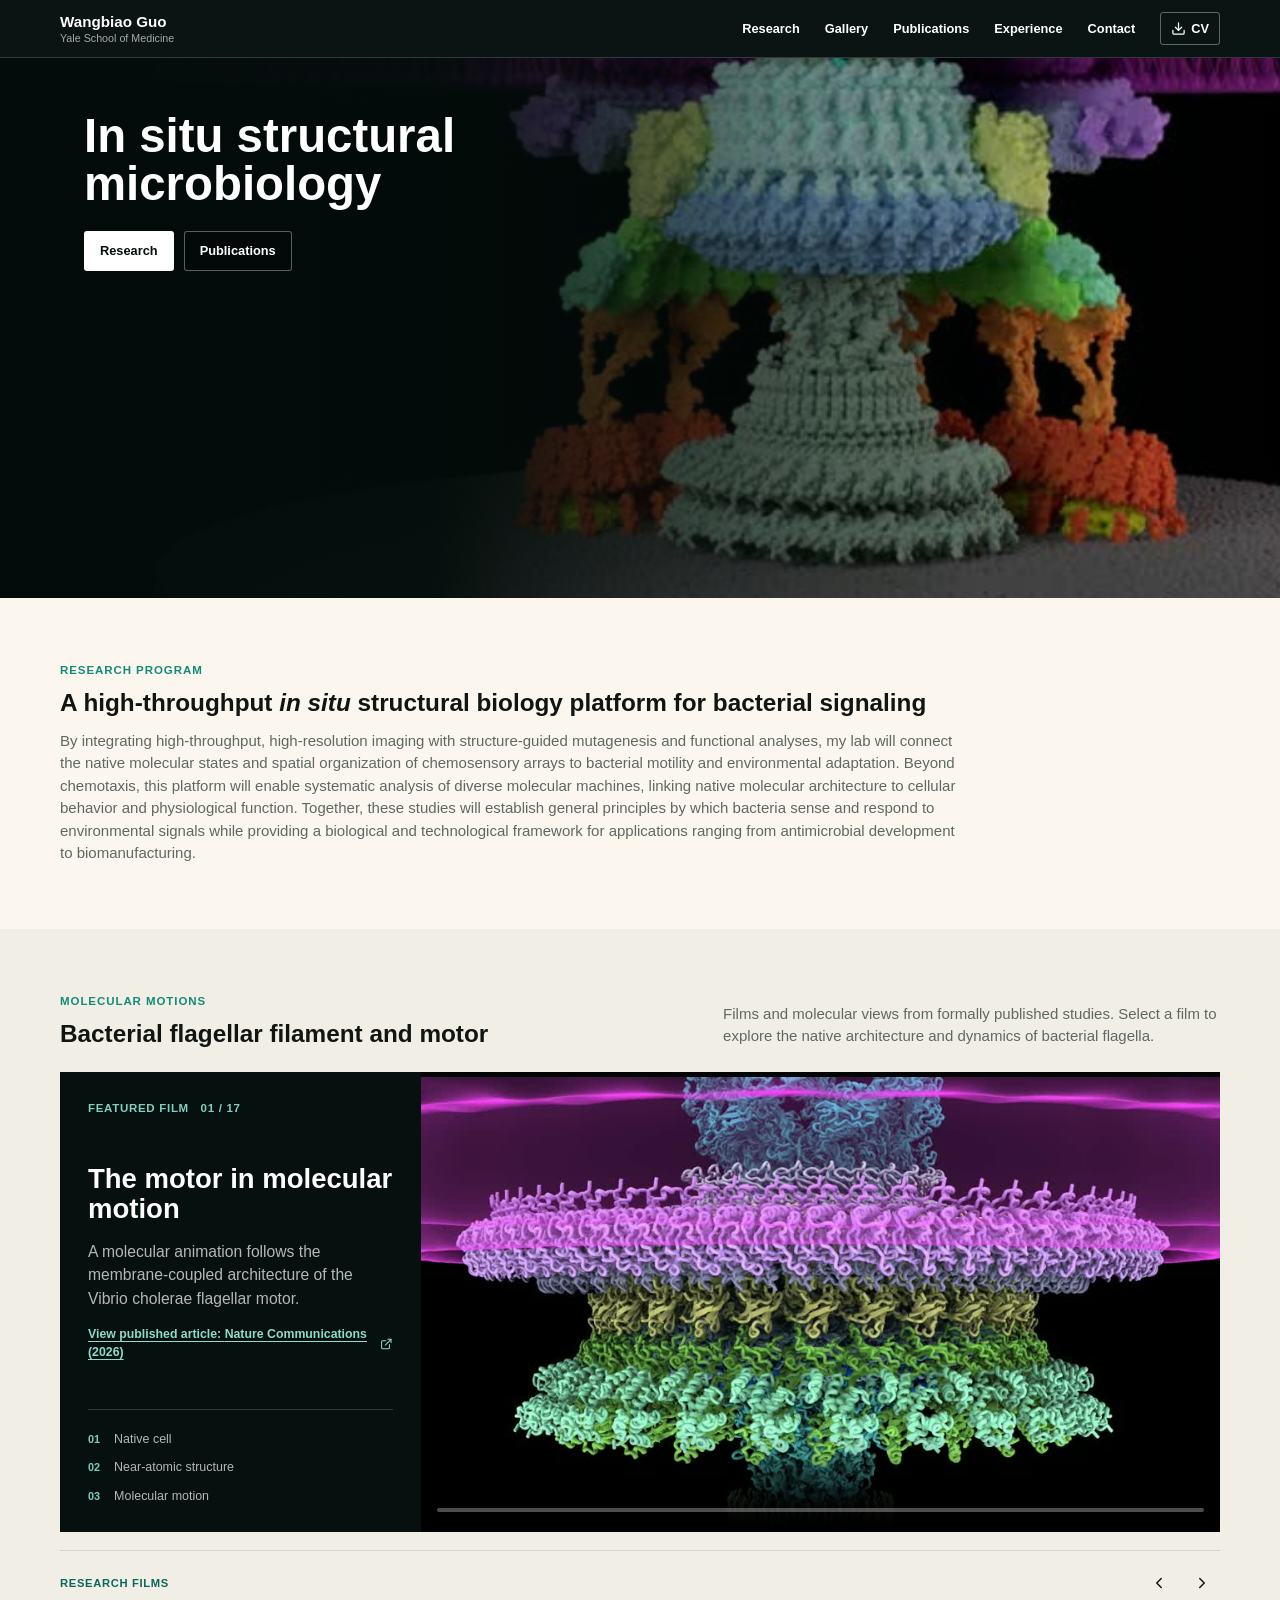
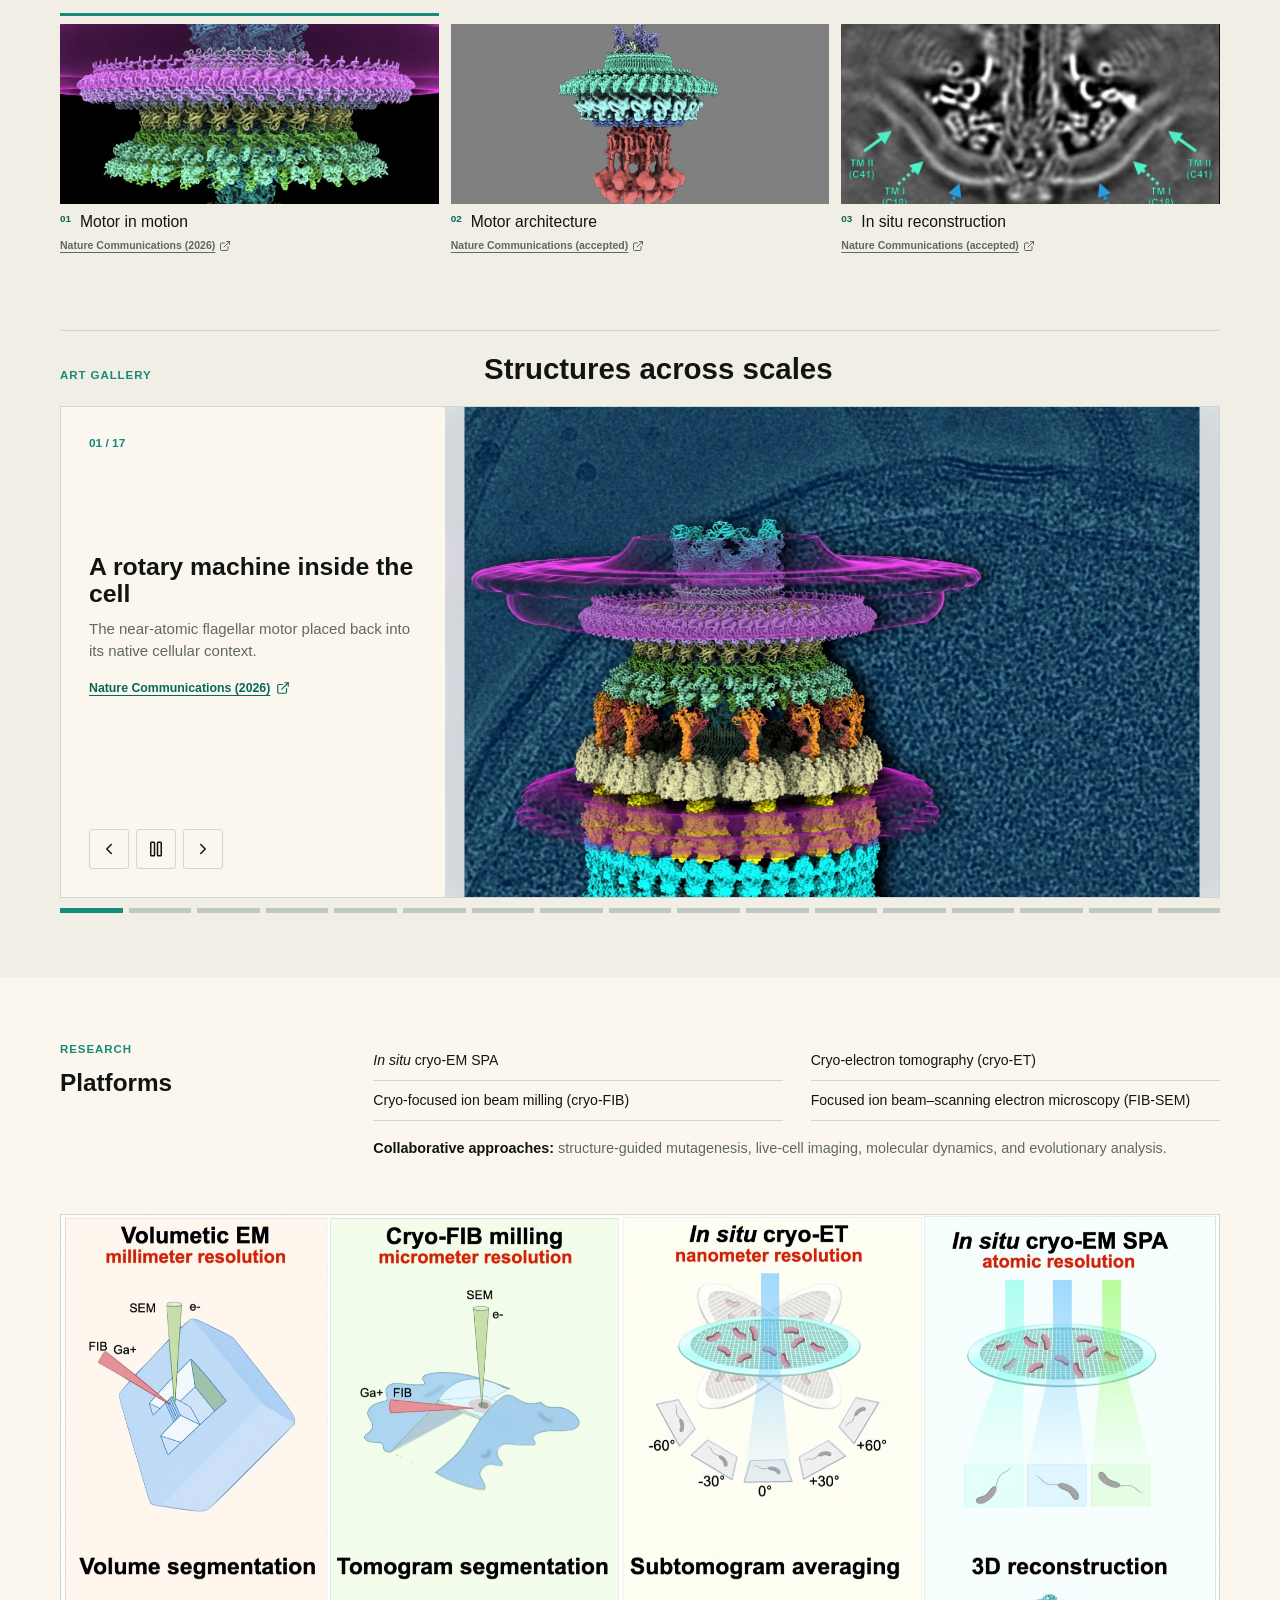
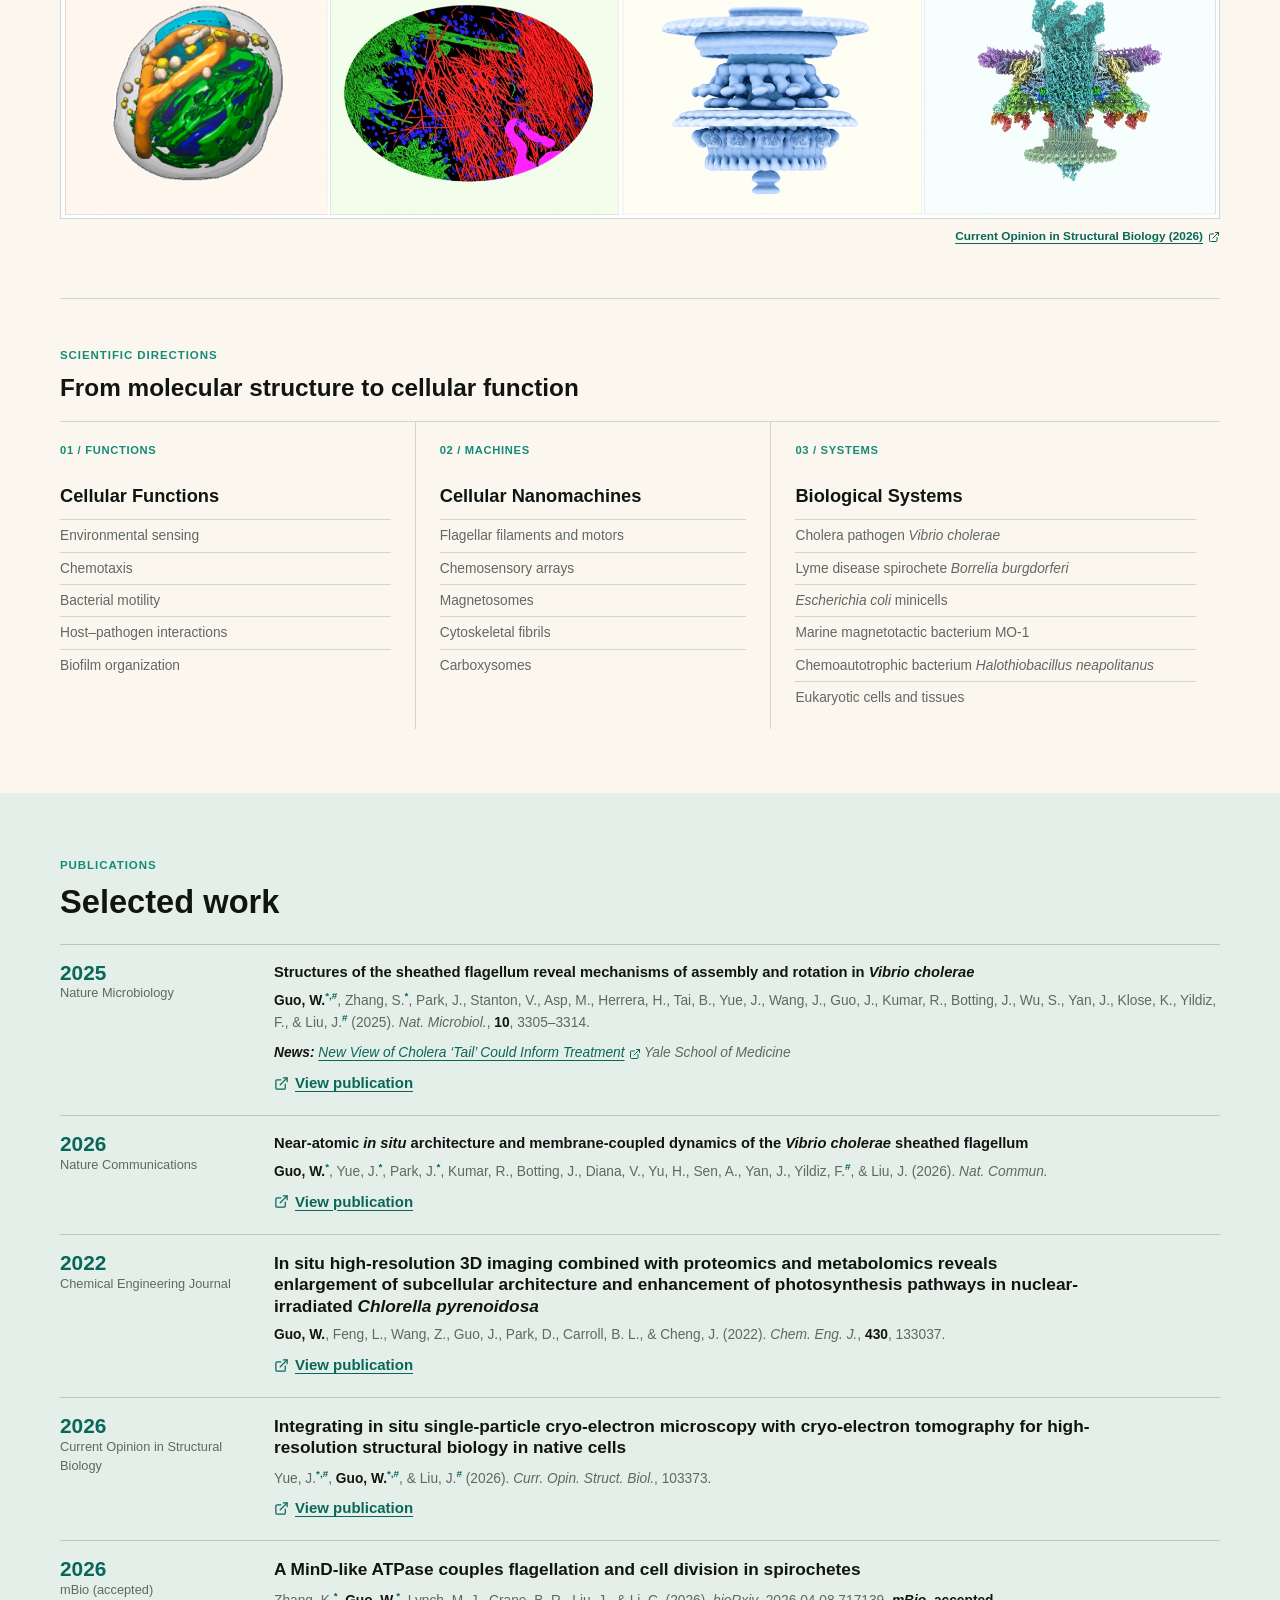
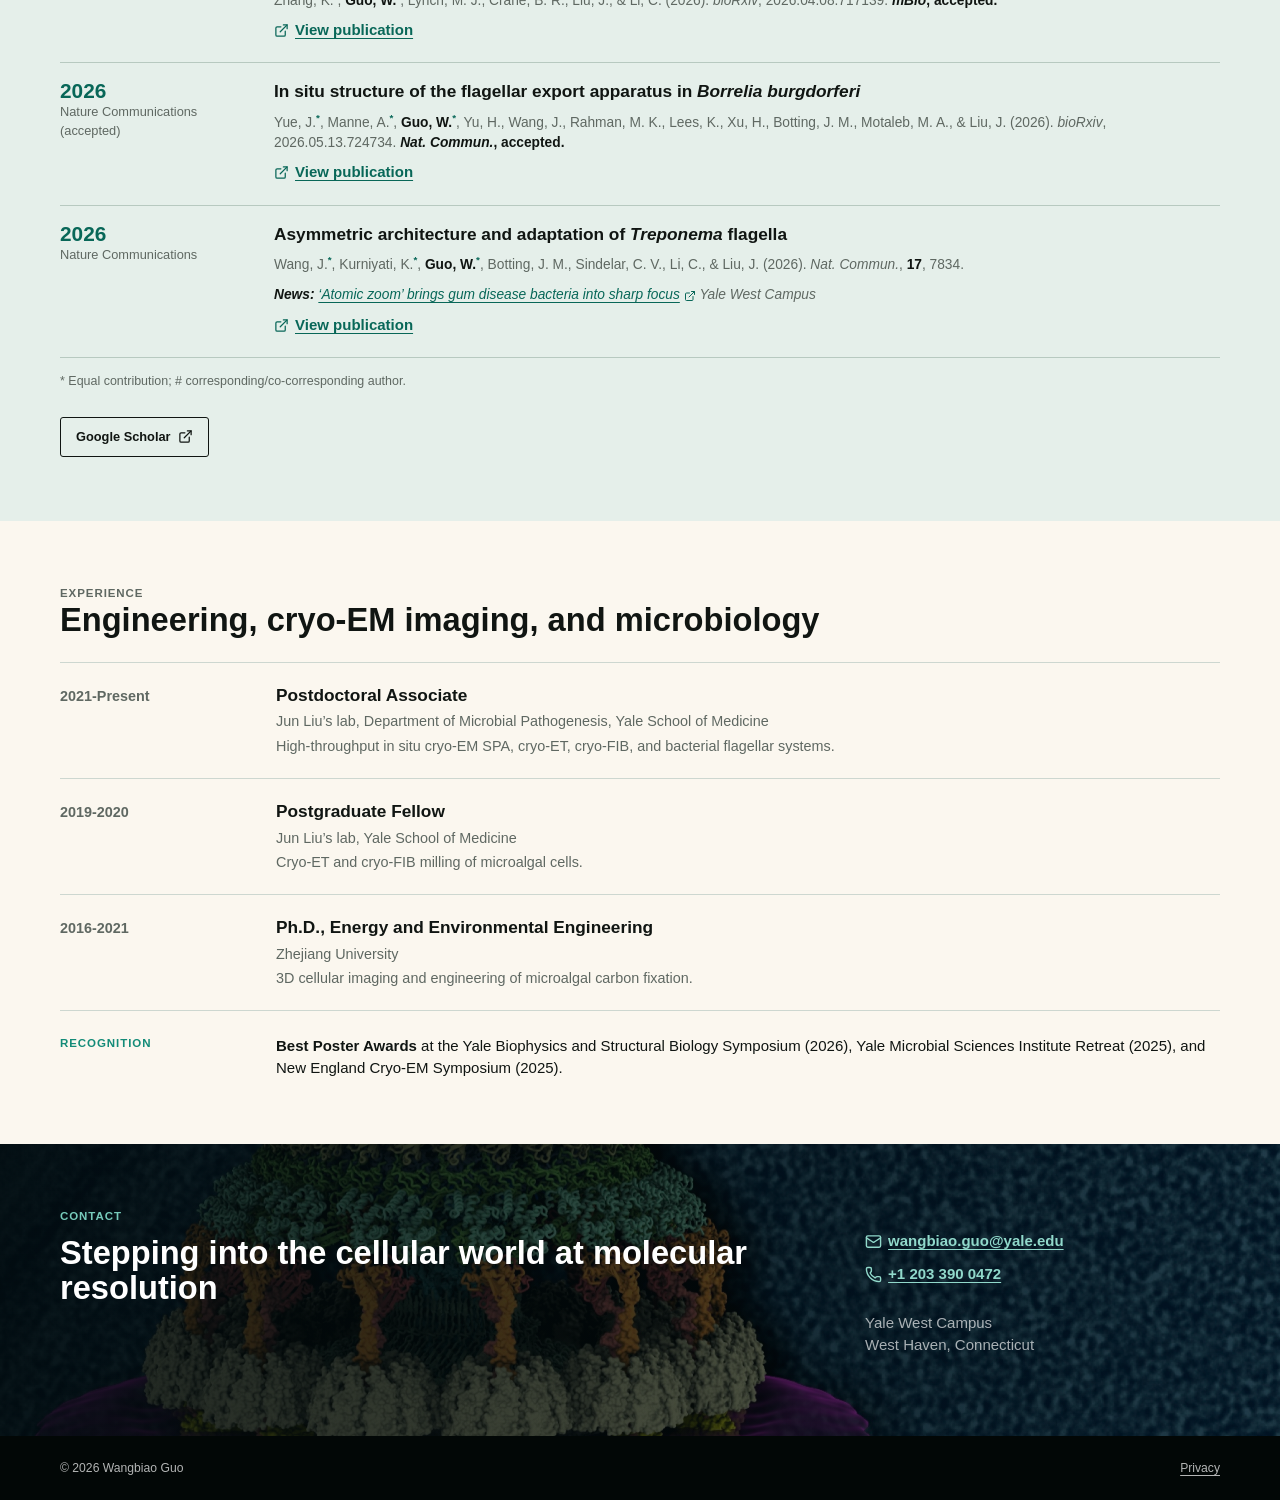
==== commit 373761bf: "Remove contact heading period" ====
--- a/index.html
+++ b/index.html
@@ -1,2 +1,2 @@
-<!DOCTYPE html><html lang="en"><head><meta charSet="utf-8"/><meta name="viewport" content="width=device-width, initial-scale=1"/><link rel="preload" as="image" href="/videos/vibrio-flaa-filament-poster.jpg"/><link rel="preload" as="image" href="/videos/vibrio-flab-filament-poster.jpg"/><link rel="preload" as="image" href="/videos/vibrio-sheathed-filament-poster.jpg"/><link rel="preload" as="image" href="/videos/treponema-flagellum-architecture-poster.jpg"/><link rel="preload" as="image" href="/videos/treponema-flagella-cell-poster.jpg"/><link rel="preload" as="image" href="/videos/chlorella-cell-map-poster.jpg"/><link rel="preload" as="image" href="/videos/chlorella-organelle-map-poster.jpg"/><link rel="preload" as="image" href="/videos/chlorella-tomogram-poster.jpg"/><link rel="preload" as="image" href="/videos/chlorella-architecture-poster.jpg"/><link rel="stylesheet" href="/_next/static/css/index.C0Pt91dW.css" data-rsc-css-href="/_next/static/css/index.C0Pt91dW.css" data-precedence="vite-rsc/importer-resources"/><link rel="modulepreload" fetchPriority="low" href="/_next/static/chunks/index-HvtSCi4R.js"/><script src="/_next/static/chunks/rolldown-runtime-C60lm6uB.js" type="module" async=""></script><script src="/_next/static/chunks/framework-D_rUT4EX.js" type="module" async=""></script><link rel="modulepreload" href="/_next/static/chunks/layout-segment-context-DYJZZXKa.js" crossorigin=""/><link rel="modulepreload" href="/_next/static/chunks/Icon-Bo9jbUr1.js" crossorigin=""/><link rel="modulepreload" href="/_next/static/chunks/art-gallery-CHY6bVfC.js" crossorigin=""/><link rel="modulepreload" href="/_next/static/chunks/createLucideIcon-CLApvFWr.js" crossorigin=""/><link rel="modulepreload" href="/_next/static/chunks/analytics-consent-hNktCfe_.js" crossorigin=""/><title>Wangbiao (Seven) Guo | In Situ Structural Microbiology</title><meta name="description" content="Wangbiao (Seven) Guo studies bacterial nanomachines using high-throughput in situ cryo-EM and cryo-ET."/><script>Object.assign(((self[Symbol.for("vinext.navigationRuntime")]??={bootstrap:{routeManifest:null},functions:{}}).bootstrap.rsc??={rsc:[]}),{params:{},nav:{"pathname":"/","searchParams":[]}})</script><link rel="modulepreload" href="/_next/static/chunks/index-HvtSCi4R.js" />
-</head><body><a class="skip-link" href="#main">Skip to content</a><header class="site-header"><a class="wordmark" href="#top" data-track="home"><strong>Wangbiao Guo</strong><span>Yale School of Medicine</span></a><nav class="desktop-nav" aria-label="Primary navigation"><a href="#research">Research</a><a href="#gallery">Gallery</a><a href="#publications">Publications</a><a href="#experience">Experience</a><a href="#contact">Contact</a><a class="nav-cv" href="/Wangbiao_Guo_CV.pdf" download="" data-track="download-cv-nav"><svg xmlns="http://www.w3.org/2000/svg" width="15" height="15" viewBox="0 0 24 24" fill="none" stroke="currentColor" stroke-width="2" stroke-linecap="round" stroke-linejoin="round" class="lucide lucide-download" aria-hidden="true"><path d="M12 15V3"></path><path d="M21 15v4a2 2 0 0 1-2 2H5a2 2 0 0 1-2-2v-4"></path><path d="m7 10 5 5 5-5"></path></svg> CV</a></nav><details class="mobile-menu"><summary aria-label="Open navigation"><svg xmlns="http://www.w3.org/2000/svg" width="19" height="19" viewBox="0 0 24 24" fill="none" stroke="currentColor" stroke-width="2" stroke-linecap="round" stroke-linejoin="round" class="lucide lucide-menu" aria-hidden="true"><path d="M4 5h16"></path><path d="M4 12h16"></path><path d="M4 19h16"></path></svg></summary><nav aria-label="Mobile navigation"><a href="#research">Research</a><a href="#gallery">Gallery</a><a href="#publications">Publications</a><a href="#experience">Experience</a><a href="#contact">Contact</a><a class="nav-cv" href="/Wangbiao_Guo_CV.pdf" download="" data-track="download-cv-nav"><svg xmlns="http://www.w3.org/2000/svg" width="15" height="15" viewBox="0 0 24 24" fill="none" stroke="currentColor" stroke-width="2" stroke-linecap="round" stroke-linejoin="round" class="lucide lucide-download" aria-hidden="true"><path d="M12 15V3"></path><path d="M21 15v4a2 2 0 0 1-2 2H5a2 2 0 0 1-2-2v-4"></path><path d="m7 10 5 5 5-5"></path></svg> CV</a></nav></details></header><main id="main"><section id="top" class="hero"><div class="hero-movie" aria-hidden="true"><div class="hero-movie-frame"><video autoPlay="" loop="" muted="" playsInline="" preload="auto" poster="/videos/vibrio-flexion-poster.jpg" aria-label="Flexion of the Vibrio cholerae sheathed flagellum"><source src="/videos/vibrio-flexion-5-10.mp4" type="video/mp4"/></video></div></div><div class="hero-inner"><div class="hero-main"><div class="hero-copy"><h1>In situ structural<br/>microbiology</h1><div class="intro-actions"><a class="button button-light" href="#research" data-track="explore-research">Research</a><a class="button button-ghost" href="#publications" data-track="hero-publications">Publications</a></div></div></div></div></section><section id="research" class="section research-section research-program-section"><div class="feature-row"><div class="feature-copy"><p class="section-kicker">Research program</p><h2>A high-throughput <em>in situ</em> structural biology platform for bacterial signaling</h2><p>By integrating high-throughput, high-resolution imaging with structure-guided mutagenesis and functional analyses, my lab will connect the native molecular states and spatial organization of chemosensory arrays to bacterial motility and environmental adaptation. Beyond chemotaxis, this platform will enable systematic analysis of diverse molecular machines, linking native molecular architecture to cellular behavior and physiological function. Together, these studies will establish general principles by which bacteria sense and respond to environmental signals while providing a biological and technological framework for applications ranging from antimicrobial development to biomanufacturing.</p></div></div></section><section id="gallery" class="gallery-section" aria-labelledby="gallery-title"><div class="gallery-heading"><div><p class="section-kicker">Molecular motions</p><h2 id="gallery-title">Bacterial flagellar filament and motor</h2></div><p>Films and molecular views from formally published studies. Select a film to explore the native architecture and dynamics of bacterial flagella.</p></div><div class="film-stage"><div class="film-copy" aria-live="polite"><p class="film-count">Featured film   <!-- -->01<!-- --> <!-- -->/ <!-- -->17</p><div><h3>The motor in molecular motion</h3><p>A molecular animation follows the membrane-coupled architecture of the Vibrio cholerae flagellar motor.</p><a class="gallery-source" href="https://doi.org/10.1038/s41467-026-75593-6" target="_blank" rel="noreferrer" data-track="featured-film-source-1">View published article: <!-- -->Nature Communications (2026)<svg xmlns="http://www.w3.org/2000/svg" width="14" height="14" viewBox="0 0 24 24" fill="none" stroke="currentColor" stroke-width="2" stroke-linecap="round" stroke-linejoin="round" class="lucide lucide-external-link" aria-hidden="true"><path d="M15 3h6v6"></path><path d="M10 14 21 3"></path><path d="M18 13v6a2 2 0 0 1-2 2H5a2 2 0 0 1-2-2V8a2 2 0 0 1 2-2h6"></path></svg></a></div><div class="film-notes" aria-label="Featured film details"><span><strong>01</strong> Native cell</span><span><strong>02</strong> Near-atomic structure</span><span><strong>03</strong> Molecular motion</span></div></div><div class="film-media"><video autoPlay="" muted="" loop="" controls="" playsInline="" preload="metadata" poster="/videos/motor-assembly-animation-poster.jpg" data-track="featured-film-1"><source src="/videos/motor-assembly-animation.mp4" type="video/mp4"/>Your browser does not support embedded video.</video></div></div><div class="film-strip-wrap"><div class="film-strip-heading"><p>Research films</p><div class="film-strip-controls"><button type="button" aria-label="Scroll to previous films" title="Previous films"><svg xmlns="http://www.w3.org/2000/svg" width="24" height="24" viewBox="0 0 24 24" fill="none" stroke="currentColor" stroke-width="2" stroke-linecap="round" stroke-linejoin="round" class="lucide lucide-chevron-left" aria-hidden="true"><path d="m15 18-6-6 6-6"></path></svg></button><button type="button" aria-label="Scroll to next films" title="Next films"><svg xmlns="http://www.w3.org/2000/svg" width="24" height="24" viewBox="0 0 24 24" fill="none" stroke="currentColor" stroke-width="2" stroke-linecap="round" stroke-linejoin="round" class="lucide lucide-chevron-right" aria-hidden="true"><path d="m9 18 6-6-6-6"></path></svg></button></div></div><div class="film-strip" role="region" aria-label="Additional research films" tabindex="0"><article class="film-choice is-active"><button type="button" aria-label="Show film: The motor in molecular motion" aria-pressed="true" data-track="choose-film-1"><img src="/videos/motor-assembly-animation-poster.jpg" alt="" width="320" height="180"/><span><small>01</small>Motor in motion</span></button><a href="https://doi.org/10.1038/s41467-026-75593-6" target="_blank" rel="noreferrer" data-track="film-thumbnail-source-1">Nature Communications (2026)<svg xmlns="http://www.w3.org/2000/svg" width="12" height="12" viewBox="0 0 24 24" fill="none" stroke="currentColor" stroke-width="2" stroke-linecap="round" stroke-linejoin="round" class="lucide lucide-external-link" aria-hidden="true"><path d="M15 3h6v6"></path><path d="M10 14 21 3"></path><path d="M18 13v6a2 2 0 0 1-2 2H5a2 2 0 0 1-2-2V8a2 2 0 0 1 2-2h6"></path></svg></a></article><article class="film-choice"><button type="button" aria-label="Show film: A motor built inside an intact cell" aria-pressed="false" data-track="choose-film-2"><img src="/videos/vibrio-motor-complete-poster.jpg" alt="" width="320" height="180"/><span><small>02</small>Motor architecture</span></button><a href="https://doi.org/10.64898/2026.05.13.724734" target="_blank" rel="noreferrer" data-track="film-thumbnail-source-2">Nature Communications (accepted)<svg xmlns="http://www.w3.org/2000/svg" width="12" height="12" viewBox="0 0 24 24" fill="none" stroke="currentColor" stroke-width="2" stroke-linecap="round" stroke-linejoin="round" class="lucide lucide-external-link" aria-hidden="true"><path d="M15 3h6v6"></path><path d="M10 14 21 3"></path><path d="M18 13v6a2 2 0 0 1-2 2H5a2 2 0 0 1-2-2V8a2 2 0 0 1 2-2h6"></path></svg></a></article><article class="film-choice"><button type="button" aria-label="Show film: From an in situ map to molecular structure" aria-pressed="false" data-track="choose-film-3"><img src="/videos/vibrio-motor-native-poster.jpg" alt="" width="320" height="180"/><span><small>03</small>In situ reconstruction</span></button><a href="https://doi.org/10.64898/2026.05.13.724734" target="_blank" rel="noreferrer" data-track="film-thumbnail-source-3">Nature Communications (accepted)<svg xmlns="http://www.w3.org/2000/svg" width="12" height="12" viewBox="0 0 24 24" fill="none" stroke="currentColor" stroke-width="2" stroke-linecap="round" stroke-linejoin="round" class="lucide lucide-external-link" aria-hidden="true"><path d="M15 3h6v6"></path><path d="M10 14 21 3"></path><path d="M18 13v6a2 2 0 0 1-2 2H5a2 2 0 0 1-2-2V8a2 2 0 0 1 2-2h6"></path></svg></a></article><article class="film-choice"><button type="button" aria-label="Show film: Disassembly of a native motor" aria-pressed="false" data-track="choose-film-4"><img src="/videos/motor-disassembly-poster.jpg" alt="" width="320" height="180"/><span><small>04</small>Motor disassembly</span></button><a href="https://doi.org/10.1038/s41467-026-75593-6" target="_blank" rel="noreferrer" data-track="film-thumbnail-source-4">Nature Communications (2026)<svg xmlns="http://www.w3.org/2000/svg" width="12" height="12" viewBox="0 0 24 24" fill="none" stroke="currentColor" stroke-width="2" stroke-linecap="round" stroke-linejoin="round" class="lucide lucide-external-link" aria-hidden="true"><path d="M15 3h6v6"></path><path d="M10 14 21 3"></path><path d="M18 13v6a2 2 0 0 1-2 2H5a2 2 0 0 1-2-2V8a2 2 0 0 1 2-2h6"></path></svg></a></article><article class="film-choice"><button type="button" aria-label="Show film: A guided view of the flagellar motor" aria-pressed="false" data-track="choose-film-5"><img src="/videos/motor-explainer-poster.jpg" alt="" width="320" height="180"/><span><small>05</small>Motor explainer</span></button><a href="https://doi.org/10.1038/s41467-026-75593-6" target="_blank" rel="noreferrer" data-track="film-thumbnail-source-5">Nature Communications (2026)<svg xmlns="http://www.w3.org/2000/svg" width="12" height="12" viewBox="0 0 24 24" fill="none" stroke="currentColor" stroke-width="2" stroke-linecap="round" stroke-linejoin="round" class="lucide lucide-external-link" aria-hidden="true"><path d="M15 3h6v6"></path><path d="M10 14 21 3"></path><path d="M18 13v6a2 2 0 0 1-2 2H5a2 2 0 0 1-2-2V8a2 2 0 0 1 2-2h6"></path></svg></a></article><article class="film-choice"><button type="button" aria-label="Show film: From cell envelope to molecular machine" aria-pressed="false" data-track="choose-film-6"><img src="/videos/motor-vertical-poster.jpg" alt="" width="320" height="180"/><span><small>06</small>Cell-to-molecule view</span></button><a href="https://doi.org/10.1038/s41467-026-75593-6" target="_blank" rel="noreferrer" data-track="film-thumbnail-source-6">Nature Communications (2026)<svg xmlns="http://www.w3.org/2000/svg" width="12" height="12" viewBox="0 0 24 24" fill="none" stroke="currentColor" stroke-width="2" stroke-linecap="round" stroke-linejoin="round" class="lucide lucide-external-link" aria-hidden="true"><path d="M15 3h6v6"></path><path d="M10 14 21 3"></path><path d="M18 13v6a2 2 0 0 1-2 2H5a2 2 0 0 1-2-2V8a2 2 0 0 1 2-2h6"></path></svg></a></article><article class="film-choice"><button type="button" aria-label="Show film: Flexion of the sheathed flagellum" aria-pressed="false" data-track="choose-film-7"><img src="/videos/vibrio-flexion-poster.jpg" alt="" width="320" height="180"/><span><small>07</small>Flagellar flexion</span></button><a href="https://www.nature.com/articles/s41467-026-75593-6" target="_blank" rel="noreferrer" data-track="film-thumbnail-source-7">Nature Communications (2026)<svg xmlns="http://www.w3.org/2000/svg" width="12" height="12" viewBox="0 0 24 24" fill="none" stroke="currentColor" stroke-width="2" stroke-linecap="round" stroke-linejoin="round" class="lucide lucide-external-link" aria-hidden="true"><path d="M15 3h6v6"></path><path d="M10 14 21 3"></path><path d="M18 13v6a2 2 0 0 1-2 2H5a2 2 0 0 1-2-2V8a2 2 0 0 1 2-2h6"></path></svg></a></article><article class="film-choice"><button type="button" aria-label="Show film: Architecture of the FlaD filament" aria-pressed="false" data-track="choose-film-8"><img src="/videos/vibrio-flad-filament-poster.jpg" alt="" width="320" height="180"/><span><small>08</small>FlaD filament</span></button><a href="https://doi.org/10.1038/s41564-025-02161-x" target="_blank" rel="noreferrer" data-track="film-thumbnail-source-8">Nature Microbiology (2025)<svg xmlns="http://www.w3.org/2000/svg" width="12" height="12" viewBox="0 0 24 24" fill="none" stroke="currentColor" stroke-width="2" stroke-linecap="round" stroke-linejoin="round" class="lucide lucide-external-link" aria-hidden="true"><path d="M15 3h6v6"></path><path d="M10 14 21 3"></path><path d="M18 13v6a2 2 0 0 1-2 2H5a2 2 0 0 1-2-2V8a2 2 0 0 1 2-2h6"></path></svg></a></article><article class="film-choice"><button type="button" aria-label="Show film: Architecture of the FlaA filament" aria-pressed="false" data-track="choose-film-9"><img src="/videos/vibrio-flaa-filament-poster.jpg" alt="" width="320" height="180"/><span><small>09</small>FlaA filament</span></button><a href="https://doi.org/10.1038/s41564-025-02161-x" target="_blank" rel="noreferrer" data-track="film-thumbnail-source-9">Nature Microbiology (2025)<svg xmlns="http://www.w3.org/2000/svg" width="12" height="12" viewBox="0 0 24 24" fill="none" stroke="currentColor" stroke-width="2" stroke-linecap="round" stroke-linejoin="round" class="lucide lucide-external-link" aria-hidden="true"><path d="M15 3h6v6"></path><path d="M10 14 21 3"></path><path d="M18 13v6a2 2 0 0 1-2 2H5a2 2 0 0 1-2-2V8a2 2 0 0 1 2-2h6"></path></svg></a></article><article class="film-choice"><button type="button" aria-label="Show film: Architecture of the FlaB filament" aria-pressed="false" data-track="choose-film-10"><img src="/videos/vibrio-flab-filament-poster.jpg" alt="" width="320" height="180"/><span><small>10</small>FlaB filament</span></button><a href="https://doi.org/10.1038/s41564-025-02161-x" target="_blank" rel="noreferrer" data-track="film-thumbnail-source-10">Nature Microbiology (2025)<svg xmlns="http://www.w3.org/2000/svg" width="12" height="12" viewBox="0 0 24 24" fill="none" stroke="currentColor" stroke-width="2" stroke-linecap="round" stroke-linejoin="round" class="lucide lucide-external-link" aria-hidden="true"><path d="M15 3h6v6"></path><path d="M10 14 21 3"></path><path d="M18 13v6a2 2 0 0 1-2 2H5a2 2 0 0 1-2-2V8a2 2 0 0 1 2-2h6"></path></svg></a></article><article class="film-choice"><button type="button" aria-label="Show film: The sheathed filament across scales" aria-pressed="false" data-track="choose-film-11"><img src="/videos/vibrio-sheathed-filament-poster.jpg" alt="" width="320" height="180"/><span><small>11</small>Sheathed filament</span></button><a href="https://doi.org/10.1038/s41564-025-02161-x" target="_blank" rel="noreferrer" data-track="film-thumbnail-source-11">Nature Microbiology (2025)<svg xmlns="http://www.w3.org/2000/svg" width="12" height="12" viewBox="0 0 24 24" fill="none" stroke="currentColor" stroke-width="2" stroke-linecap="round" stroke-linejoin="round" class="lucide lucide-external-link" aria-hidden="true"><path d="M15 3h6v6"></path><path d="M10 14 21 3"></path><path d="M18 13v6a2 2 0 0 1-2 2H5a2 2 0 0 1-2-2V8a2 2 0 0 1 2-2h6"></path></svg></a></article><article class="film-choice"><button type="button" aria-label="Show film: Asymmetric architecture of Treponema flagella" aria-pressed="false" data-track="choose-film-12"><img src="/videos/treponema-flagellum-architecture-poster.jpg" alt="" width="320" height="180"/><span><small>12</small>Treponema architecture</span></button><a href="https://doi.org/10.1038/s41467-026-74267-7" target="_blank" rel="noreferrer" data-track="film-thumbnail-source-12">Nature Communications (2026)<svg xmlns="http://www.w3.org/2000/svg" width="12" height="12" viewBox="0 0 24 24" fill="none" stroke="currentColor" stroke-width="2" stroke-linecap="round" stroke-linejoin="round" class="lucide lucide-external-link" aria-hidden="true"><path d="M15 3h6v6"></path><path d="M10 14 21 3"></path><path d="M18 13v6a2 2 0 0 1-2 2H5a2 2 0 0 1-2-2V8a2 2 0 0 1 2-2h6"></path></svg></a></article><article class="film-choice"><button type="button" aria-label="Show film: Periplasmic flagella shape the whole cell" aria-pressed="false" data-track="choose-film-13"><img src="/videos/treponema-flagella-cell-poster.jpg" alt="" width="320" height="180"/><span><small>13</small>Flagella in the cell</span></button><a href="https://doi.org/10.1038/s41467-026-74267-7" target="_blank" rel="noreferrer" data-track="film-thumbnail-source-13">Nature Communications (2026)<svg xmlns="http://www.w3.org/2000/svg" width="12" height="12" viewBox="0 0 24 24" fill="none" stroke="currentColor" stroke-width="2" stroke-linecap="round" stroke-linejoin="round" class="lucide lucide-external-link" aria-hidden="true"><path d="M15 3h6v6"></path><path d="M10 14 21 3"></path><path d="M18 13v6a2 2 0 0 1-2 2H5a2 2 0 0 1-2-2V8a2 2 0 0 1 2-2h6"></path></svg></a></article><article class="film-choice"><button type="button" aria-label="Show film: Inside a Chlorella cell" aria-pressed="false" data-track="choose-film-14"><img src="/videos/chlorella-cell-map-poster.jpg" alt="" width="320" height="180"/><span><small>14</small>Chlorella cell map</span></button><a href="https://doi.org/10.1016/j.cej.2021.133037" target="_blank" rel="noreferrer" data-track="film-thumbnail-source-14">Chemical Engineering Journal (2022)<svg xmlns="http://www.w3.org/2000/svg" width="12" height="12" viewBox="0 0 24 24" fill="none" stroke="currentColor" stroke-width="2" stroke-linecap="round" stroke-linejoin="round" class="lucide lucide-external-link" aria-hidden="true"><path d="M15 3h6v6"></path><path d="M10 14 21 3"></path><path d="M18 13v6a2 2 0 0 1-2 2H5a2 2 0 0 1-2-2V8a2 2 0 0 1 2-2h6"></path></svg></a></article><article class="film-choice"><button type="button" aria-label="Show film: An organelle map in three dimensions" aria-pressed="false" data-track="choose-film-15"><img src="/videos/chlorella-organelle-map-poster.jpg" alt="" width="320" height="180"/><span><small>15</small>Organelle map</span></button><a href="https://doi.org/10.1016/j.cej.2021.133037" target="_blank" rel="noreferrer" data-track="film-thumbnail-source-15">Chemical Engineering Journal (2022)<svg xmlns="http://www.w3.org/2000/svg" width="12" height="12" viewBox="0 0 24 24" fill="none" stroke="currentColor" stroke-width="2" stroke-linecap="round" stroke-linejoin="round" class="lucide lucide-external-link" aria-hidden="true"><path d="M15 3h6v6"></path><path d="M10 14 21 3"></path><path d="M18 13v6a2 2 0 0 1-2 2H5a2 2 0 0 1-2-2V8a2 2 0 0 1 2-2h6"></path></svg></a></article><article class="film-choice"><button type="button" aria-label="Show film: Tracing membranes through a cell" aria-pressed="false" data-track="choose-film-16"><img src="/videos/chlorella-tomogram-poster.jpg" alt="" width="320" height="180"/><span><small>16</small>Cellular tomogram</span></button><a href="https://doi.org/10.1016/j.cej.2021.133037" target="_blank" rel="noreferrer" data-track="film-thumbnail-source-16">Chemical Engineering Journal (2022)<svg xmlns="http://www.w3.org/2000/svg" width="12" height="12" viewBox="0 0 24 24" fill="none" stroke="currentColor" stroke-width="2" stroke-linecap="round" stroke-linejoin="round" class="lucide lucide-external-link" aria-hidden="true"><path d="M15 3h6v6"></path><path d="M10 14 21 3"></path><path d="M18 13v6a2 2 0 0 1-2 2H5a2 2 0 0 1-2-2V8a2 2 0 0 1 2-2h6"></path></svg></a></article><article class="film-choice"><button type="button" aria-label="Show film: Reconstructing cellular architecture" aria-pressed="false" data-track="choose-film-17"><img src="/videos/chlorella-architecture-poster.jpg" alt="" width="320" height="180"/><span><small>17</small>3D architecture</span></button><a href="https://doi.org/10.1016/j.cej.2021.133037" target="_blank" rel="noreferrer" data-track="film-thumbnail-source-17">Chemical Engineering Journal (2022)<svg xmlns="http://www.w3.org/2000/svg" width="12" height="12" viewBox="0 0 24 24" fill="none" stroke="currentColor" stroke-width="2" stroke-linecap="round" stroke-linejoin="round" class="lucide lucide-external-link" aria-hidden="true"><path d="M15 3h6v6"></path><path d="M10 14 21 3"></path><path d="M18 13v6a2 2 0 0 1-2 2H5a2 2 0 0 1-2-2V8a2 2 0 0 1 2-2h6"></path></svg></a></article></div></div><div class="visual-archive-heading"><p class="section-kicker">Art gallery</p><h3>Structures across scales</h3></div><div class="gallery-stage is-playing" aria-live="polite"><div class="gallery-caption"><p class="gallery-count">01<!-- --> /<!-- --> <!-- -->17</p><div><h3>A rotary machine inside the cell</h3><p>The near-atomic flagellar motor placed back into its native cellular context.</p><a class="gallery-source" href="https://doi.org/10.1038/s41467-026-75593-6" target="_blank" rel="noreferrer" data-track="gallery-source-caption-1">Nature Communications (2026)<svg xmlns="http://www.w3.org/2000/svg" width="14" height="14" viewBox="0 0 24 24" fill="none" stroke="currentColor" stroke-width="2" stroke-linecap="round" stroke-linejoin="round" class="lucide lucide-external-link" aria-hidden="true"><path d="M15 3h6v6"></path><path d="M10 14 21 3"></path><path d="M18 13v6a2 2 0 0 1-2 2H5a2 2 0 0 1-2-2V8a2 2 0 0 1 2-2h6"></path></svg></a></div><div class="gallery-controls"><button type="button" aria-label="Previous artwork" title="Previous artwork" data-track="gallery-previous"><svg xmlns="http://www.w3.org/2000/svg" width="24" height="24" viewBox="0 0 24 24" fill="none" stroke="currentColor" stroke-width="2" stroke-linecap="round" stroke-linejoin="round" class="lucide lucide-chevron-left" aria-hidden="true"><path d="m15 18-6-6 6-6"></path></svg></button><button type="button" aria-label="Pause gallery" title="Pause gallery" data-track="gallery-pause"><svg xmlns="http://www.w3.org/2000/svg" width="24" height="24" viewBox="0 0 24 24" fill="none" stroke="currentColor" stroke-width="2" stroke-linecap="round" stroke-linejoin="round" class="lucide lucide-pause" aria-hidden="true"><rect x="14" y="3" width="5" height="18" rx="1"></rect><rect x="5" y="3" width="5" height="18" rx="1"></rect></svg></button><button type="button" aria-label="Next artwork" title="Next artwork" data-track="gallery-next"><svg xmlns="http://www.w3.org/2000/svg" width="24" height="24" viewBox="0 0 24 24" fill="none" stroke="currentColor" stroke-width="2" stroke-linecap="round" stroke-linejoin="round" class="lucide lucide-chevron-right" aria-hidden="true"><path d="m9 18 6-6-6-6"></path></svg></button></div></div><div class="gallery-images"><figure class="gallery-slide is-active" aria-hidden="false"><a class="gallery-art-link" href="https://doi.org/10.1038/s41467-026-75593-6" target="_blank" rel="noreferrer" aria-label="View source article for A rotary machine inside the cell" data-track="gallery-source-image-1" tabindex="0"><img src="/gallery/motor-native.jpeg" alt="" class="gallery-backdrop" aria-hidden="true" loading="lazy" decoding="async" width="1200" height="700"/><img src="/gallery/motor-native.jpeg" alt="Molecular model of the Vibrio cholerae flagellar motor shown within an in situ cryo-EM image." class="gallery-foreground" loading="lazy" decoding="async" width="1200" height="700"/></a></figure><figure class="gallery-slide" aria-hidden="true"><a class="gallery-art-link" href="https://doi.org/10.1016/j.sbi.2026.103373" target="_blank" rel="noreferrer" aria-label="View source article for Two views, one cellular structure" data-track="gallery-source-image-2" tabindex="-1"><img src="/gallery/in-situ-platform.jpg" alt="" class="gallery-backdrop" aria-hidden="true" loading="lazy" decoding="async" width="1200" height="700"/><img src="/gallery/in-situ-platform.jpg" alt="Overview of an integrated in situ single-particle cryo-EM and cryo-electron tomography workflow." class="gallery-foreground" loading="lazy" decoding="async" width="1200" height="700"/></a></figure><figure class="gallery-slide" aria-hidden="true"><a class="gallery-art-link" href="https://doi.org/10.1038/s41564-025-02161-x" target="_blank" rel="noreferrer" aria-label="View source article for From a swimming cell to its molecular engine" data-track="gallery-source-image-3" tabindex="-1"><img src="/gallery/flagellum-cell.jpeg" alt="" class="gallery-backdrop" aria-hidden="true" loading="lazy" decoding="async" width="1200" height="700"/><img src="/gallery/flagellum-cell.jpeg" alt="Visualization of a Vibrio cholerae cell and its membrane-sheathed flagellum at cellular and molecular scales." class="gallery-foreground" loading="lazy" decoding="async" width="1200" height="700"/></a></figure><figure class="gallery-slide" aria-hidden="true"><a class="gallery-art-link" href="https://doi.org/10.1038/s41564-025-02161-x" target="_blank" rel="noreferrer" aria-label="View source article for Building the export apparatus" data-track="gallery-source-image-4" tabindex="-1"><img src="/gallery/export-platform.jpg" alt="" class="gallery-backdrop" aria-hidden="true" loading="lazy" decoding="async" width="1200" height="700"/><img src="/gallery/export-platform.jpg" alt="Model for assembly of the Vibrio cholerae flagellar export apparatus and MS-ring with membrane remodeling." class="gallery-foreground" loading="lazy" decoding="async" width="1200" height="700"/></a></figure><figure class="gallery-slide" aria-hidden="true"><a class="gallery-art-link" href="https://doi.org/10.1038/s41467-026-75593-6" target="_blank" rel="noreferrer" aria-label="View source article for Assembly and disassembly in native membranes" data-track="gallery-source-image-5" tabindex="-1"><img src="/gallery/motor-states.jpeg" alt="" class="gallery-backdrop" aria-hidden="true" loading="lazy" decoding="async" width="1200" height="700"/><img src="/gallery/motor-states.jpeg" alt="Molecular structures of the assembled and disassembled Vibrio cholerae flagellar motor." class="gallery-foreground focus-top" loading="lazy" decoding="async" width="1200" height="700"/></a></figure><figure class="gallery-slide" aria-hidden="true"><a class="gallery-art-link" href="https://doi.org/10.1038/s41467-026-75593-6" target="_blank" rel="noreferrer" aria-label="View source article for The membrane-coupled H-ring" data-track="gallery-source-image-6" tabindex="-1"><img src="/gallery/hring-architecture.jpeg" alt="" class="gallery-backdrop" aria-hidden="true" loading="lazy" decoding="async" width="1200" height="700"/><img src="/gallery/hring-architecture.jpeg" alt="Near-atomic architecture and protein interactions within the Vibrio cholerae flagellar H-ring." class="gallery-foreground focus-top" loading="lazy" decoding="async" width="1200" height="700"/></a></figure><figure class="gallery-slide" aria-hidden="true"><a class="gallery-art-link" href="https://doi.org/10.1038/s41467-026-75593-6" target="_blank" rel="noreferrer" aria-label="View source article for A nanomachine built step by step" data-track="gallery-source-image-7" tabindex="-1"><img src="/gallery/assembly-pathway.jpeg" alt="" class="gallery-backdrop" aria-hidden="true" loading="lazy" decoding="async" width="1200" height="700"/><img src="/gallery/assembly-pathway.jpeg" alt="In situ structural pathway for assembly and disassembly of the Vibrio cholerae sheathed flagellar motor." class="gallery-foreground focus-top" loading="lazy" decoding="async" width="1200" height="700"/></a></figure><figure class="gallery-slide" aria-hidden="true"><a class="gallery-art-link" href="https://doi.org/10.1038/s41467-026-75593-6" target="_blank" rel="noreferrer" aria-label="View source article for Membrane-coupled rotation" data-track="gallery-source-image-8" tabindex="-1"><img src="/gallery/rotation-mechanism.jpeg" alt="" class="gallery-backdrop" aria-hidden="true" loading="lazy" decoding="async" width="1200" height="700"/><img src="/gallery/rotation-mechanism.jpeg" alt="Molecular models explaining rotation and membrane coupling of the Vibrio cholerae flagellar motor." class="gallery-foreground focus-top" loading="lazy" decoding="async" width="1200" height="700"/></a></figure><figure class="gallery-slide" aria-hidden="true"><a class="gallery-art-link" href="https://doi.org/10.1038/s41564-025-02161-x" target="_blank" rel="noreferrer" aria-label="View source article for FlaD in its native sheath" data-track="gallery-source-image-9" tabindex="-1"><img src="/gallery/vibrio-flad-structure.jpg" alt="" class="gallery-backdrop" aria-hidden="true" loading="lazy" decoding="async" width="1200" height="700"/><img src="/gallery/vibrio-flad-structure.jpg" alt="Near-atomic structure and membrane context of the Vibrio cholerae FlaD flagellar filament." class="gallery-foreground focus-top" loading="lazy" decoding="async" width="1200" height="700"/></a></figure><figure class="gallery-slide" aria-hidden="true"><a class="gallery-art-link" href="https://doi.org/10.1038/s41564-025-02161-x" target="_blank" rel="noreferrer" aria-label="View source article for Specialized regions of one filament" data-track="gallery-source-image-10" tabindex="-1"><img src="/gallery/vibrio-flagellin-regions.jpg" alt="" class="gallery-backdrop" aria-hidden="true" loading="lazy" decoding="async" width="1200" height="700"/><img src="/gallery/vibrio-flagellin-regions.jpg" alt="Structural comparison of flagellins in different regions of the Vibrio cholerae sheathed filament." class="gallery-foreground" loading="lazy" decoding="async" width="1200" height="700"/></a></figure><figure class="gallery-slide" aria-hidden="true"><a class="gallery-art-link" href="https://doi.org/10.1038/s41564-025-02161-x" target="_blank" rel="noreferrer" aria-label="View source article for Molecular origins of filament curvature" data-track="gallery-source-image-11" tabindex="-1"><img src="/gallery/vibrio-filament-curvature.jpg" alt="" class="gallery-backdrop" aria-hidden="true" loading="lazy" decoding="async" width="1200" height="700"/><img src="/gallery/vibrio-filament-curvature.jpg" alt="In situ and molecular views of curvature in the Vibrio cholerae sheathed flagellar filament." class="gallery-foreground" loading="lazy" decoding="async" width="1200" height="700"/></a></figure><figure class="gallery-slide" aria-hidden="true"><a class="gallery-art-link" href="https://doi.org/10.1016/j.cej.2021.133037" target="_blank" rel="noreferrer" aria-label="View source article for A whole-cell map of Chlorella" data-track="gallery-source-image-12" tabindex="-1"><img src="/gallery/chlorella-cellular-map.jpg" alt="" class="gallery-backdrop" aria-hidden="true" loading="lazy" decoding="async" width="1200" height="700"/><img src="/gallery/chlorella-cellular-map.jpg" alt="FIB-SEM slices, segmentations, and three-dimensional reconstructions of wild-type and mutant Chlorella pyrenoidosa cells." class="gallery-foreground" loading="lazy" decoding="async" width="1200" height="700"/></a></figure><figure class="gallery-slide" aria-hidden="true"><a class="gallery-art-link" href="https://doi.org/10.1021/jacs.5c23283" target="_blank" rel="noreferrer" aria-label="View source article for A field of cellular lamellae" data-track="gallery-source-image-13" tabindex="-1"><img src="/gallery/cryo-fib-lamella-field.jpg" alt="" class="gallery-backdrop" aria-hidden="true" loading="lazy" decoding="async" width="1200" height="700"/><img src="/gallery/cryo-fib-lamella-field.jpg" alt="Wide-field cryogenic electron micrograph showing an array of cellular lamellae prepared by cryo-focused ion beam milling." class="gallery-foreground" loading="lazy" decoding="async" width="1200" height="700"/></a></figure><figure class="gallery-slide" aria-hidden="true"><a class="gallery-art-link" href="https://doi.org/10.1021/jacs.5c23283" target="_blank" rel="noreferrer" aria-label="View source article for Opening a window into a cancer cell" data-track="gallery-source-image-14" tabindex="-1"><img src="/gallery/cryo-fib-cancer-cell.jpg" alt="" class="gallery-backdrop" aria-hidden="true" loading="lazy" decoding="async" width="1200" height="700"/><img src="/gallery/cryo-fib-cancer-cell.jpg" alt="Cryo-FIB milling views paired with a segmented cancer cell containing peptide assemblies, ribosomes, actin, and Golgi and endoplasmic reticulum membranes." class="gallery-foreground" loading="lazy" decoding="async" width="1200" height="700"/></a></figure><figure class="gallery-slide" aria-hidden="true"><a class="gallery-art-link" href="https://doi.org/10.1021/jacs.5c23283" target="_blank" rel="noreferrer" aria-label="View source article for Lamellae ready for tomography" data-track="gallery-source-image-15" tabindex="-1"><img src="/gallery/cryo-fib-lamella-array.jpg" alt="" class="gallery-backdrop" aria-hidden="true" loading="lazy" decoding="async" width="1200" height="700"/><img src="/gallery/cryo-fib-lamella-array.jpg" alt="Cryogenic electron micrograph of multiple cellular lamellae prepared across a grid." class="gallery-foreground" loading="lazy" decoding="async" width="1200" height="700"/></a></figure><figure class="gallery-slide" aria-hidden="true"><a class="gallery-art-link" href="https://doi.org/10.1038/s41564-025-02161-x" target="_blank" rel="noreferrer" aria-label="View source article for Sensing beside the flagellar pole" data-track="gallery-source-image-16" tabindex="-1"><img src="/gallery/vibrio-chemosensory-array.jpg" alt="" class="gallery-backdrop" aria-hidden="true" loading="lazy" decoding="async" width="1200" height="700"/><img src="/gallery/vibrio-chemosensory-array.jpg" alt="Cryo-electron tomogram of a Vibrio cholerae cell showing the flagellar motor, filament, cell envelope, and chemosensory arrays." class="gallery-foreground" loading="lazy" decoding="async" width="1200" height="700"/></a></figure><figure class="gallery-slide" aria-hidden="true"><a class="gallery-art-link" href="https://doi.org/10.1016/j.sbi.2026.103373" target="_blank" rel="noreferrer" aria-label="View source article for Preparing bacterial cells across scales" data-track="gallery-source-image-17" tabindex="-1"><img src="/gallery/bacteria-platinum-layer.jpg" alt="" class="gallery-backdrop" aria-hidden="true" loading="lazy" decoding="async" width="1200" height="700"/><img src="/gallery/bacteria-platinum-layer.jpg" alt="Cryogenic electron microscopy overview showing many bacterial cells beneath a protective platinum layer." class="gallery-foreground" loading="lazy" decoding="async" width="1200" height="700"/></a></figure></div></div><div class="gallery-dots" aria-label="Choose artwork"><button type="button" class="is-active" aria-label="Show artwork 1: A rotary machine inside the cell" aria-current="true" data-track="gallery-artwork-1"></button><button type="button" class="" aria-label="Show artwork 2: Two views, one cellular structure" data-track="gallery-artwork-2"></button><button type="button" class="" aria-label="Show artwork 3: From a swimming cell to its molecular engine" data-track="gallery-artwork-3"></button><button type="button" class="" aria-label="Show artwork 4: Building the export apparatus" data-track="gallery-artwork-4"></button><button type="button" class="" aria-label="Show artwork 5: Assembly and disassembly in native membranes" data-track="gallery-artwork-5"></button><button type="button" class="" aria-label="Show artwork 6: The membrane-coupled H-ring" data-track="gallery-artwork-6"></button><button type="button" class="" aria-label="Show artwork 7: A nanomachine built step by step" data-track="gallery-artwork-7"></button><button type="button" class="" aria-label="Show artwork 8: Membrane-coupled rotation" data-track="gallery-artwork-8"></button><button type="button" class="" aria-label="Show artwork 9: FlaD in its native sheath" data-track="gallery-artwork-9"></button><button type="button" class="" aria-label="Show artwork 10: Specialized regions of one filament" data-track="gallery-artwork-10"></button><button type="button" class="" aria-label="Show artwork 11: Molecular origins of filament curvature" data-track="gallery-artwork-11"></button><button type="button" class="" aria-label="Show artwork 12: A whole-cell map of Chlorella" data-track="gallery-artwork-12"></button><button type="button" class="" aria-label="Show artwork 13: A field of cellular lamellae" data-track="gallery-artwork-13"></button><button type="button" class="" aria-label="Show artwork 14: Opening a window into a cancer cell" data-track="gallery-artwork-14"></button><button type="button" class="" aria-label="Show artwork 15: Lamellae ready for tomography" data-track="gallery-artwork-15"></button><button type="button" class="" aria-label="Show artwork 16: Sensing beside the flagellar pole" data-track="gallery-artwork-16"></button><button type="button" class="" aria-label="Show artwork 17: Preparing bacterial cells across scales" data-track="gallery-artwork-17"></button></div></section><section class="section research-section research-details-section"><div class="platform-row"><div class="platform-heading"><p class="section-kicker">Research</p><h2>Platforms</h2></div><div><ul class="platform-list"><li><em>In situ</em> cryo-EM SPA</li><li>Cryo-electron tomography (cryo-ET)</li><li>Cryo-focused ion beam milling (cryo-FIB)</li><li>Focused ion beam–scanning electron microscopy (FIB-SEM)</li></ul><p class="collaborative-approaches"><strong>Collaborative approaches:</strong> structure-guided mutagenesis, live-cell imaging, molecular dynamics, and evolutionary analysis.</p></div><figure class="platform-visual"><a href="https://doi.org/10.1016/j.sbi.2026.103373" target="_blank" rel="noreferrer" aria-label="View the related Current Opinion in Structural Biology article" data-track="platform-image-source"><img src="/gallery/multiscale-imaging-platform.jpg" alt="Four complementary imaging platforms spanning volumetric electron microscopy, cryo-FIB milling, in situ cryo-electron tomography, and in situ cryo-EM single-particle analysis." loading="lazy" decoding="async" width="2200" height="1147"/></a><figcaption><a href="https://doi.org/10.1016/j.sbi.2026.103373" target="_blank" rel="noreferrer" data-track="platform-caption-source">Current Opinion in Structural Biology (2026)<svg xmlns="http://www.w3.org/2000/svg" width="12" height="12" viewBox="0 0 24 24" fill="none" stroke="currentColor" stroke-width="2" stroke-linecap="round" stroke-linejoin="round" class="lucide lucide-external-link" aria-hidden="true"><path d="M15 3h6v6"></path><path d="M10 14 21 3"></path><path d="M18 13v6a2 2 0 0 1-2 2H5a2 2 0 0 1-2-2V8a2 2 0 0 1 2-2h6"></path></svg></a></figcaption></figure></div><div class="program-heading platform-heading-style"><p class="section-kicker">Scientific directions</p><h2>From molecular structure to cellular function</h2></div><div class="research-grid"><article class="research-item"><p class="item-number">01 / Functions</p><h3>Cellular Functions</h3><ul class="direction-list"><li>Environmental sensing</li><li>Chemotaxis</li><li>Bacterial motility</li><li>Host–pathogen interactions</li><li>Biofilm organization</li></ul></article><article class="research-item"><p class="item-number">02 / Machines</p><h3>Cellular Nanomachines</h3><ul class="direction-list"><li>Flagellar filaments and motors</li><li>Chemosensory arrays</li><li>Magnetosomes</li><li>Cytoskeletal fibrils</li><li>Carboxysomes</li></ul></article><article class="research-item"><p class="item-number">03 / Systems</p><h3>Biological Systems</h3><ul class="direction-list"><li>Cholera pathogen <em>Vibrio cholerae</em></li><li>Lyme disease spirochete <em>Borrelia burgdorferi</em></li><li><em>Escherichia coli</em> minicells</li><li>Marine magnetotactic bacterium MO-1</li><li>Chemoautotrophic bacterium <em>Halothiobacillus neapolitanus</em></li><li>Eukaryotic cells and tissues</li></ul></article></div></section><section id="publications" class="section"><div class="section-heading narrow"><div><p class="section-kicker">Publications</p><h2>Selected work</h2></div></div><div class="publication-list"><article class="publication"><div class="publication-meta"><span>2025</span><span>Nature Microbiology</span></div><div><h3>Structures of the sheathed flagellum reveal mechanisms of assembly and rotation in <em>Vibrio cholerae</em></h3><p class="publication-citation"><strong>Guo, W.</strong><sup>*,#</sup>, Zhang, S.<sup>*</sup>, Park, J., Stanton, V., Asp, M., Herrera, H., Tai, B., Yue, J., Wang, J., Guo, J., Kumar, R., Botting, J., Wu, S., Yan, J., Klose, K., Yildiz, F., &amp; Liu, J.<sup>#</sup> (2025). <em>Nat. Microbiol.</em>, <strong>10</strong>, 3305–3314.</p><p class="publication-news"><strong>News:</strong> <a href="https://medicine.yale.edu/news-article/new-view-of-cholera-tail-could-inform-treatment/" rel="noreferrer" target="_blank" data-track="publication-news-sheathed-flagellum-assembly">New View of Cholera ‘Tail’ Could Inform Treatment<svg xmlns="http://www.w3.org/2000/svg" width="12" height="12" viewBox="0 0 24 24" fill="none" stroke="currentColor" stroke-width="2" stroke-linecap="round" stroke-linejoin="round" class="lucide lucide-external-link" aria-hidden="true"><path d="M15 3h6v6"></path><path d="M10 14 21 3"></path><path d="M18 13v6a2 2 0 0 1-2 2H5a2 2 0 0 1-2-2V8a2 2 0 0 1 2-2h6"></path></svg></a> <span>Yale School of Medicine</span></p><a class="text-link icon-link" href="https://doi.org/10.1038/s41564-025-02161-x" rel="noreferrer" target="_blank" data-track="publication-sheathed-flagellum-assembly"><svg xmlns="http://www.w3.org/2000/svg" width="15" height="15" viewBox="0 0 24 24" fill="none" stroke="currentColor" stroke-width="2" stroke-linecap="round" stroke-linejoin="round" class="lucide lucide-external-link" aria-hidden="true"><path d="M15 3h6v6"></path><path d="M10 14 21 3"></path><path d="M18 13v6a2 2 0 0 1-2 2H5a2 2 0 0 1-2-2V8a2 2 0 0 1 2-2h6"></path></svg> View publication</a></div></article><article class="publication"><div class="publication-meta"><span>2026</span><span>Nature Communications</span></div><div><h3>Near-atomic <em>in situ</em> architecture and membrane-coupled dynamics of the <em>Vibrio cholerae</em> sheathed flagellum</h3><p class="publication-citation"><strong>Guo, W.</strong><sup>*</sup>, Yue, J.<sup>*</sup>, Park, J.<sup>*</sup>, Kumar, R., Botting, J., Diana, V., Yu, H., Sen, A., Yan, J., Yildiz, F.<sup>#</sup>, &amp; Liu, J. (2026). <em>Nat. Commun.</em></p><a class="text-link icon-link" href="https://doi.org/10.1038/s41467-026-75593-6" rel="noreferrer" target="_blank" data-track="publication-near-atomic-sheathed-flagellum"><svg xmlns="http://www.w3.org/2000/svg" width="15" height="15" viewBox="0 0 24 24" fill="none" stroke="currentColor" stroke-width="2" stroke-linecap="round" stroke-linejoin="round" class="lucide lucide-external-link" aria-hidden="true"><path d="M15 3h6v6"></path><path d="M10 14 21 3"></path><path d="M18 13v6a2 2 0 0 1-2 2H5a2 2 0 0 1-2-2V8a2 2 0 0 1 2-2h6"></path></svg> View publication</a></div></article><article class="publication"><div class="publication-meta"><span>2022</span><span>Chemical Engineering Journal</span></div><div><h3>In situ high-resolution 3D imaging combined with proteomics and metabolomics reveals enlargement of subcellular architecture and enhancement of photosynthesis pathways in nuclear-irradiated<!-- --> <em>Chlorella pyrenoidosa</em></h3><p class="publication-citation"><strong>Guo, W.</strong>, Feng, L., Wang, Z., Guo, J., Park, D., Carroll, B. L., &amp; Cheng, J. (2022). <em>Chem. Eng. J.</em>,<!-- --> <strong>430</strong>, 133037.</p><a class="text-link icon-link" href="https://doi.org/10.1016/j.cej.2021.133037" rel="noreferrer" target="_blank" data-track="publication-chlorella-multiscale-imaging"><svg xmlns="http://www.w3.org/2000/svg" width="15" height="15" viewBox="0 0 24 24" fill="none" stroke="currentColor" stroke-width="2" stroke-linecap="round" stroke-linejoin="round" class="lucide lucide-external-link" aria-hidden="true"><path d="M15 3h6v6"></path><path d="M10 14 21 3"></path><path d="M18 13v6a2 2 0 0 1-2 2H5a2 2 0 0 1-2-2V8a2 2 0 0 1 2-2h6"></path></svg> View publication</a></div></article><article class="publication"><div class="publication-meta"><span>2026</span><span>Current Opinion in Structural Biology</span></div><div><h3>Integrating in situ single-particle cryo-electron microscopy with cryo-electron tomography for high-resolution structural biology in native cells</h3><p class="publication-citation">Yue, J.<sup>*,#</sup>, <strong>Guo, W.</strong><sup>*,#</sup>, &amp; Liu, J.<sup>#</sup> (2026). <em>Curr. Opin. Struct. Biol.</em>, 103373.</p><a class="text-link icon-link" href="https://doi.org/10.1016/j.sbi.2026.103373" rel="noreferrer" target="_blank" data-track="publication-spa-et-review"><svg xmlns="http://www.w3.org/2000/svg" width="15" height="15" viewBox="0 0 24 24" fill="none" stroke="currentColor" stroke-width="2" stroke-linecap="round" stroke-linejoin="round" class="lucide lucide-external-link" aria-hidden="true"><path d="M15 3h6v6"></path><path d="M10 14 21 3"></path><path d="M18 13v6a2 2 0 0 1-2 2H5a2 2 0 0 1-2-2V8a2 2 0 0 1 2-2h6"></path></svg> View publication</a></div></article><article class="publication"><div class="publication-meta"><span>2026</span><span>mBio (accepted)</span></div><div><h3>A MinD-like ATPase couples flagellation and cell division in spirochetes</h3><p class="publication-citation">Zhang, K.<sup>*</sup>, <strong>Guo, W.</strong><sup>*</sup>, Lynch, M. J., Crane, B. R., Liu, J., &amp; Li, C. (2026). <em>bioRxiv</em>, 2026.04.08.717139. <strong><em>mBio</em>, accepted.</strong></p><a class="text-link icon-link" href="https://doi.org/10.1101/2026.04.08.717139" rel="noreferrer" target="_blank" data-track="publication-mind-like-atpase"><svg xmlns="http://www.w3.org/2000/svg" width="15" height="15" viewBox="0 0 24 24" fill="none" stroke="currentColor" stroke-width="2" stroke-linecap="round" stroke-linejoin="round" class="lucide lucide-external-link" aria-hidden="true"><path d="M15 3h6v6"></path><path d="M10 14 21 3"></path><path d="M18 13v6a2 2 0 0 1-2 2H5a2 2 0 0 1-2-2V8a2 2 0 0 1 2-2h6"></path></svg> View publication</a></div></article><article class="publication"><div class="publication-meta"><span>2026</span><span>Nature Communications (accepted)</span></div><div><h3>In situ structure of the flagellar export apparatus in<!-- --> <em>Borrelia burgdorferi</em></h3><p class="publication-citation">Yue, J.<sup>*</sup>, Manne, A.<sup>*</sup>, <strong>Guo, W.</strong><sup>*</sup>, Yu, H., Wang, J., Rahman, M. K., Lees, K., Xu, H., Botting, J. M., Motaleb, M. A., &amp; Liu, J. (2026). <em>bioRxiv</em>, 2026.05.13.724734. <strong><em>Nat. Commun.</em>, accepted.</strong></p><a class="text-link icon-link" href="https://doi.org/10.64898/2026.05.13.724734" rel="noreferrer" target="_blank" data-track="publication-borrelia-export-apparatus"><svg xmlns="http://www.w3.org/2000/svg" width="15" height="15" viewBox="0 0 24 24" fill="none" stroke="currentColor" stroke-width="2" stroke-linecap="round" stroke-linejoin="round" class="lucide lucide-external-link" aria-hidden="true"><path d="M15 3h6v6"></path><path d="M10 14 21 3"></path><path d="M18 13v6a2 2 0 0 1-2 2H5a2 2 0 0 1-2-2V8a2 2 0 0 1 2-2h6"></path></svg> View publication</a></div></article><article class="publication"><div class="publication-meta"><span>2026</span><span>Nature Communications</span></div><div><h3>Asymmetric architecture and adaptation of <em>Treponema</em> flagella</h3><p class="publication-citation">Wang, J.<sup>*</sup>, Kurniyati, K.<sup>*</sup>,<!-- --> <strong>Guo, W.</strong><sup>*</sup>, Botting, J. M., Sindelar, C. V., Li, C., &amp; Liu, J. (2026). <em>Nat. Commun.</em>, <strong>17</strong>, 7834.</p><p class="publication-news"><strong>News:</strong> <a href="https://westcampus.yale.edu/news/2026-06-29-atomic-zoom-brings-gum-disease-bacteria-into-sharp-focus" rel="noreferrer" target="_blank" data-track="publication-news-treponema-flagella">‘Atomic zoom’ brings gum disease bacteria into sharp focus<svg xmlns="http://www.w3.org/2000/svg" width="12" height="12" viewBox="0 0 24 24" fill="none" stroke="currentColor" stroke-width="2" stroke-linecap="round" stroke-linejoin="round" class="lucide lucide-external-link" aria-hidden="true"><path d="M15 3h6v6"></path><path d="M10 14 21 3"></path><path d="M18 13v6a2 2 0 0 1-2 2H5a2 2 0 0 1-2-2V8a2 2 0 0 1 2-2h6"></path></svg></a> <span>Yale West Campus</span></p><a class="text-link icon-link" href="https://doi.org/10.1038/s41467-026-74267-7" rel="noreferrer" target="_blank" data-track="publication-treponema-flagella"><svg xmlns="http://www.w3.org/2000/svg" width="15" height="15" viewBox="0 0 24 24" fill="none" stroke="currentColor" stroke-width="2" stroke-linecap="round" stroke-linejoin="round" class="lucide lucide-external-link" aria-hidden="true"><path d="M15 3h6v6"></path><path d="M10 14 21 3"></path><path d="M18 13v6a2 2 0 0 1-2 2H5a2 2 0 0 1-2-2V8a2 2 0 0 1 2-2h6"></path></svg> View publication</a></div></article></div><p class="publication-note">* Equal contribution; # corresponding/co-corresponding author.</p><a class="button button-secondary" href="https://scholar.google.com/citations?user=TnK8JfYAAAAJ&amp;hl=en" rel="noreferrer" target="_blank" data-track="complete-publications">Google Scholar<!-- --> <svg xmlns="http://www.w3.org/2000/svg" width="15" height="15" viewBox="0 0 24 24" fill="none" stroke="currentColor" stroke-width="2" stroke-linecap="round" stroke-linejoin="round" class="lucide lucide-external-link" aria-hidden="true"><path d="M15 3h6v6"></path><path d="M10 14 21 3"></path><path d="M18 13v6a2 2 0 0 1-2 2H5a2 2 0 0 1-2-2V8a2 2 0 0 1 2-2h6"></path></svg></a></section><section id="experience" class="section experience-section"><div class="section-heading narrow"><p class="section-kicker">Experience</p><h2>Engineering, cryo-EM imaging, and microbiology</h2></div><div class="timeline"><article class="timeline-entry"><p class="timeline-date">2021-Present</p><div><h3>Postdoctoral Associate</h3><p>Jun Liu’s lab, Department of Microbial Pathogenesis, Yale School of Medicine</p><p>High-throughput in situ cryo-EM SPA, cryo-ET, cryo-FIB, and bacterial flagellar systems.</p></div></article><article class="timeline-entry"><p class="timeline-date">2019-2020</p><div><h3>Postgraduate Fellow</h3><p>Jun Liu’s lab, Yale School of Medicine</p><p>Cryo-ET and cryo-FIB milling of microalgal cells.</p></div></article><article class="timeline-entry"><p class="timeline-date">2016-2021</p><div><h3>Ph.D., Energy and Environmental Engineering</h3><p>Zhejiang University</p><p>3D cellular imaging and engineering of microalgal carbon fixation.</p></div></article></div><div class="recognition"><p class="section-kicker">Recognition</p><p><strong>Best Poster Awards</strong> at the Yale Biophysics and Structural Biology Symposium (2026), Yale Microbial Sciences Institute Retreat (2025), and New England Cryo-EM Symposium (2025).</p></div></section><section id="contact" class="section contact-section"><div><p class="section-kicker">Contact</p><h2>Stepping into the cellular world at molecular resolution.</h2></div><div class="contact-details"><a class="icon-link" href="mailto:wangbiao.guo@yale.edu" data-track="email-contact"><svg xmlns="http://www.w3.org/2000/svg" width="17" height="17" viewBox="0 0 24 24" fill="none" stroke="currentColor" stroke-width="2" stroke-linecap="round" stroke-linejoin="round" class="lucide lucide-mail" aria-hidden="true"><path d="m22 7-8.991 5.727a2 2 0 0 1-2.009 0L2 7"></path><rect x="2" y="4" width="20" height="16" rx="2"></rect></svg> wangbiao.guo@yale.edu</a><a class="icon-link" href="tel:+12033900472" data-track="phone-contact"><svg xmlns="http://www.w3.org/2000/svg" width="17" height="17" viewBox="0 0 24 24" fill="none" stroke="currentColor" stroke-width="2" stroke-linecap="round" stroke-linejoin="round" class="lucide lucide-phone" aria-hidden="true"><path d="M13.832 16.568a1 1 0 0 0 1.213-.303l.355-.465A2 2 0 0 1 17 15h3a2 2 0 0 1 2 2v3a2 2 0 0 1-2 2A18 18 0 0 1 2 4a2 2 0 0 1 2-2h3a2 2 0 0 1 2 2v3a2 2 0 0 1-.8 1.6l-.468.351a1 1 0 0 0-.292 1.233 14 14 0 0 0 6.392 6.384"></path></svg> +1 203 390 0472</a><p>Yale West Campus<br/>West Haven, Connecticut</p></div></section></main><footer class="site-footer"><p>© <!-- -->2026<!-- --> Wangbiao Guo</p><div><a href="/privacy">Privacy</a></div></footer><script type="module" src="/_next/static/chunks/index-HvtSCi4R.js" id="_R_" async=""></script><script>((self[Symbol.for("vinext.navigationRuntime")]??={bootstrap:{routeManifest:null},functions:{}}).bootstrap.rsc??={rsc:[]}).rsc.push("0:{\"page:/\":\"$L1\",\"layout:/\":\"$L2\",\"route:/\":\"$L3\",\"__route\":\"route:/\",\"__interceptionContext\":null,\"__layoutIds\":[\"layout:/\"],\"__rootLayout\":\"/\",\"__bfcacheSegmentIdentities\":{\"layout:/\":\"[\\\"layout\\\",\\\"layout:/\\\",\\\"root-boundary:/\\\",\\\"\\\"]\",\"page:/\":\"[\\\"page\\\",\\\"page:/\\\",\\\"root-boundary:/\\\",\\\"\\\"]\"},\"__srcPage\":[\"page\"],\"__layoutFlags\":{\"layout:/\":\"s\"},\"__artifactCompatibility\":{\"schemaVersion\":1,\"graphVersion\":\"app-route-graph:1177fd80f83fa7b0\",\"deploymentVersion\":\"a26ab93b-fe54-420e-969b-440890c7b483\",\"appElementsSchemaVersion\":1,\"rscPayloadSchemaVersion\":1,\"rootBoundaryId\":\"/\",\"renderEpoch\":null},\"__dynamicStaleTime\":0}\n")</script><script>((self[Symbol.for("vinext.navigationRuntime")]??={bootstrap:{routeManifest:null},functions:{}}).bootstrap.rsc??={rsc:[]}).rsc.push("4:I[\"574d6df183c5\",[],\"Children\",1]\n")</script><script>((self[Symbol.for("vinext.navigationRuntime")]??={bootstrap:{routeManifest:null},functions:{}}).bootstrap.rsc??={rsc:[]}).rsc.push("5:I[\"36161d037908\",[],\"GlobalErrorBoundary\",1]\n")</script><script>((self[Symbol.for("vinext.navigationRuntime")]??={bootstrap:{routeManifest:null},functions:{}}).bootstrap.rsc??={rsc:[]}).rsc.push("6:I[\"2354d992c6b4\",[],\"default\",1]\n")</script><script>((self[Symbol.for("vinext.navigationRuntime")]??={bootstrap:{routeManifest:null},functions:{}}).bootstrap.rsc??={rsc:[]}).rsc.push("7:I[\"36161d037908\",[],\"ErrorBoundary\",1]\n")</script><script>((self[Symbol.for("vinext.navigationRuntime")]??={bootstrap:{routeManifest:null},functions:{}}).bootstrap.rsc??={rsc:[]}).rsc.push("8:I[\"a6f838adf3db\",[],\"LayoutSegmentProvider\",1]\n")</script><script>((self[Symbol.for("vinext.navigationRuntime")]??={bootstrap:{routeManifest:null},functions:{}}).bootstrap.rsc??={rsc:[]}).rsc.push("9:I[\"574d6df183c5\",[],\"Slot\",1]\n")</script><script>((self[Symbol.for("vinext.navigationRuntime")]??={bootstrap:{routeManifest:null},functions:{}}).bootstrap.rsc??={rsc:[]}).rsc.push("a:I[\"36161d037908\",[],\"NotFoundBoundary\",1]\n")</script><script>((self[Symbol.for("vinext.navigationRuntime")]??={bootstrap:{routeManifest:null},functions:{}}).bootstrap.rsc??={rsc:[]}).rsc.push("b:I[\"debe123cb211\",[],\"AppRouterScrollTarget\",1]\n")</script><script>((self[Symbol.for("vinext.navigationRuntime")]??={bootstrap:{routeManifest:null},functions:{}}).bootstrap.rsc??={rsc:[]}).rsc.push("c:I[\"36161d037908\",[],\"RedirectBoundary\",1]\n")</script><script>((self[Symbol.for("vinext.navigationRuntime")]??={bootstrap:{routeManifest:null},functions:{}}).bootstrap.rsc??={rsc:[]}).rsc.push(":HL[\"/_next/static/css/index.C0Pt91dW.css\",\"style\"     ]\n")</script><script>((self[Symbol.for("vinext.navigationRuntime")]??={bootstrap:{routeManifest:null},functions:{}}).bootstrap.rsc??={rsc:[]}).rsc.push("2:[[[\"$\",\"link\",\"css:/_next/static/css/index.C0Pt91dW.css\",{\"rel\":\"stylesheet\",\"precedence\":\"vite-rsc/importer-resources\",\"href\":\"/_next/static/css/index.C0Pt91dW.css\",\"data-rsc-css-href\":\"/_next/static/css/index.C0Pt91dW.css\"}],\"$undefined\"],[\"$\",\"html\",null,{\"lang\":\"en\",\"children\":[\"$\",\"body\",null,{\"children\":[\"$\",\"$L4\",null,{}]}]}]]\n")</script><script>((self[Symbol.for("vinext.navigationRuntime")]??={bootstrap:{routeManifest:null},functions:{}}).bootstrap.rsc??={rsc:[]}).rsc.push("3:[[[\"$\",\"meta\",null,{\"charSet\":\"utf-8\"}],[[\"$\",\"title\",\"0\",{\"children\":\"Wangbiao (Seven) Guo | In Situ Structural Microbiology\"}],[\"$\",\"meta\",\"1\",{\"name\":\"description\",\"content\":\"Wangbiao (Seven) Guo studies bacterial nanomachines using high-throughput in situ cryo-EM and cryo-ET.\"}]],[[\"$\",\"meta\",\"0\",{\"name\":\"viewport\",\"content\":\"width=device-width, initial-scale=1\"}]]],[\"$\",\"$L5\",null,{\"fallback\":\"$6\",\"children\":[\"$\",\"$L7\",null,{\"fallback\":\"$6\",\"children\":[\"$\",\"$L8\",null,{\"providerId\":\"layout:/\",\"segmentMap\":{\"children\":[]},\"children\":[\"$\",\"$L9\",null,{\"id\":\"layout:/\",\"parallelSlots\":\"$undefined\",\"children\":[\"$\",\"$La\",null,{\"resetKey\":\"\",\"fallback\":[[\"$\",\"title\",null,{\"children\":\"404: This page could not be found.\"}],[\"$\",\"div\",null,{\"style\":{\"fontFamily\":\"system-ui,\\\"Segoe UI\\\",Roboto,Helvetica,Arial,sans-serif,\\\"Apple Color Emoji\\\",\\\"Segoe UI Emoji\\\"\",\"height\":\"100vh\",\"textAlign\":\"center\",\"display\":\"flex\",\"flexDirection\":\"column\",\"alignItems\":\"center\",\"justifyContent\":\"center\"},\"children\":[\"$\",\"div\",null,{\"children\":[[\"$\",\"style\",null,{\"dangerouslySetInnerHTML\":{\"__html\":\"body{color:#000;background:#fff;margin:0}.next-error-h1{border-right:1px solid rgba(0,0,0,.3)}@media (prefers-color-scheme:dark){body{color:#fff;background:#000}.next-error-h1{border-right:1px solid rgba(255,255,255,.3)}}\"}}],[\"$\",\"h1\",null,{\"className\":\"next-error-h1\",\"style\":{\"display\":\"inline-block\",\"margin\":\"0 20px 0 0\",\"padding\":\"0 23px 0 0\",\"fontSize\":24,\"fontWeight\":500,\"verticalAlign\":\"top\",\"lineHeight\":\"49px\"},\"children\":404}],[\"$\",\"div\",null,{\"style\":{\"display\":\"inline-block\"},\"children\":[\"$\",\"h2\",null,{\"style\":{\"fontSize\":14,\"fontWeight\":400,\"lineHeight\":\"49px\",\"margin\":0},\"children\":\"This page could not be found.\"}]}]]}]}]],\"children\":[\"$\",\"$Lb\",null,{\"children\":[\"$\",\"$Lc\",null,{\"children\":[[\"$\",\"$L8\",null,{\"providerId\":\"page:/\",\"segmentMap\":{\"children\":[\"__PAGE__\"]},\"children\":[\"$\",\"$L9\",null,{\"id\":\"page:/\"}]}],null]}]}]}]}]}]}]}],null,null]\n")</script><script>((self[Symbol.for("vinext.navigationRuntime")]??={bootstrap:{routeManifest:null},functions:{}}).bootstrap.rsc??={rsc:[]}).rsc.push("d:I[\"c5d27ac86698\",[],\"default\",1]\n")</script><script>((self[Symbol.for("vinext.navigationRuntime")]??={bootstrap:{routeManifest:null},functions:{}}).bootstrap.rsc??={rsc:[]}).rsc.push("e:I[\"3aad74ab2429\",[],\"default\",1]\n")</script><script>((self[Symbol.for("vinext.navigationRuntime")]??={bootstrap:{routeManifest:null},functions:{}}).bootstrap.rsc??={rsc:[]}).rsc.push("1:[[\"$\",\"a\",null,{\"className\":\"skip-link\",\"href\":\"#main\",\"children\":\"Skip to content\"}],[\"$\",\"header\",null,{\"className\":\"site-header\",\"children\":[[\"$\",\"a\",null,{\"className\":\"wordmark\",\"href\":\"#top\",\"data-track\":\"home\",\"children\":[[\"$\",\"strong\",null,{\"children\":\"Wangbiao Guo\"}],[\"$\",\"span\",null,{\"children\":\"Yale School of Medicine\"}]]}],[\"$\",\"nav\",null,{\"className\":\"desktop-nav\",\"aria-label\":\"Primary navigation\",\"children\":[[\"$\",\"a\",null,{\"href\":\"#research\",\"children\":\"Research\"}],[\"$\",\"a\",null,{\"href\":\"#gallery\",\"children\":\"Gallery\"}],[\"$\",\"a\",null,{\"href\":\"#publications\",\"children\":\"Publications\"}],[\"$\",\"a\",null,{\"href\":\"#experience\",\"children\":\"Experience\"}],[\"$\",\"a\",null,{\"href\":\"#contact\",\"children\":\"Contact\"}],[\"$\",\"a\",null,{\"className\":\"nav-cv\",\"href\":\"/Wangbiao_Guo_CV.pdf\",\"download\":true,\"data-track\":\"download-cv-nav\",\"children\":[[\"$\",\"$Ld\",null,{\"ref\":\"$undefined\",\"iconNode\":[[\"path\",{\"d\":\"M12 15V3\",\"key\":\"m9g1x1\"}],[\"path\",{\"d\":\"M21 15v4a2 2 0 0 1-2 2H5a2 2 0 0 1-2-2v-4\",\"key\":\"ih7n3h\"}],[\"path\",{\"d\":\"m7 10 5 5 5-5\",\"key\":\"brsn70\"}]],\"className\":\"lucide-download\",\"size\":15,\"aria-hidden\":\"true\"}],\" CV\"]}]]}],[\"$\",\"details\",null,{\"className\":\"mobile-menu\",\"children\":[[\"$\",\"summary\",null,{\"aria-label\":\"Open navigation\",\"children\":[\"$\",\"$Ld\",null,{\"ref\":\"$undefined\",\"iconNode\":[[\"path\",{\"d\":\"M4 5h16\",\"key\":\"1tepv9\"}],[\"path\",{\"d\":\"M4 12h16\",\"key\":\"1lakjw\"}],[\"path\",{\"d\":\"M4 19h16\",\"key\":\"1djgab\"}]],\"className\":\"lucide-menu\",\"size\":19,\"aria-hidden\":\"true\"}]}],[\"$\",\"nav\",null,{\"aria-label\":\"Mobile navigation\",\"children\":[[\"$\",\"a\",null,{\"href\":\"#research\",\"children\":\"Research\"}],[\"$\",\"a\",null,{\"href\":\"#gallery\",\"children\":\"Gallery\"}],[\"$\",\"a\",null,{\"href\":\"#publications\",\"children\":\"Publications\"}],[\"$\",\"a\",null,{\"href\":\"#experience\",\"children\":\"Experience\"}],[\"$\",\"a\",null,{\"href\":\"#contact\",\"children\":\"Contact\"}],[\"$\",\"a\",null,{\"className\":\"nav-cv\",\"href\":\"/Wangbiao_Guo_CV.pdf\",\"download\":true,\"data-track\":\"download-cv-nav\",\"children\":[[\"$\",\"$Ld\",null,{\"ref\":\"$undefined\",\"iconNode\":\"$1:1:props:children:1:props:children:5:props:children:0:props:iconNode\",\"className\":\"lucide-download\",\"size\":15,\"aria-hidden\":\"true\"}],\" CV\"]}]]}]]}]]}],[\"$\",\"main\",null,{\"id\":\"main\",\"children\":[[\"$\",\"section\",null,{\"id\":\"top\",\"className\":\"hero\",\"children\":[[\"$\",\"div\",null,{\"className\":\"hero-movie\",\"aria-hidden\":\"true\",\"children\":[\"$\",\"div\",null,{\"className\":\"hero-movie-frame\",\"children\":[\"$\",\"video\",null,{\"autoPlay\":true,\"loop\":true,\"muted\":true,\"playsInline\":true,\"preload\":\"auto\",\"poster\":\"/videos/vibrio-flexion-poster.jpg\",\"aria-label\":\"Flexion of the Vibrio cholerae sheathed flagellum\",\"children\":[\"$\",\"source\",null,{\"src\":\"/videos/vibrio-flexion-5-10.mp4\",\"type\":\"video/mp4\"}]}]}]}],[\"$\",\"div\",null,{\"className\":\"hero-inner\",\"children\":[\"$\",\"div\",null,{\"className\":\"hero-main\",\"children\":[\"$\",\"div\",null,{\"className\":\"hero-copy\",\"children\":[[\"$\",\"h1\",null,{\"children\":[\"In situ structural\",[\"$\",\"br\",null,{}],\"microbiology\"]}],[\"$\",\"div\",null,{\"className\":\"intro-actions\",\"children\":[[\"$\",\"a\",null,{\"className\":\"button button-light\",\"href\":\"#research\",\"data-track\":\"explore-research\",\"children\":\"Research\"}],[\"$\",\"a\",null,{\"className\":\"button button-ghost\",\"href\":\"#publications\",\"data-track\":\"hero-publications\",\"children\":\"Publications\"}]]}]]}]}]}]]}],[\"$\",\"section\",null,{\"id\":\"research\",\"className\":\"section research-section research-program-section\",\"children\":[\"$\",\"div\",null,{\"className\":\"feature-row\",\"children\":[\"$\",\"div\",null,{\"className\":\"feature-copy\",\"children\":[[\"$\",\"p\",null,{\"className\":\"section-kicker\",\"children\":\"Research program\"}],[\"$\",\"h2\",null,{\"children\":[\"A high-throughput \",[\"$\",\"em\",null,{\"children\":\"in situ\"}],\" structural biology platform for bacterial signaling\"]}],[\"$\",\"p\",null,{\"children\":\"By integrating high-throughput, high-resolution imaging with structure-guided mutagenesis and functional analyses, my lab will connect the native molecular states and spatial organization of chemosensory arrays to bacterial motility and environmental adaptation. Beyond chemotaxis, this platform will enable systematic analysis of diverse molecular machines, linking native molecular architecture to cellular behavior and physiological function. Together, these studies will establish general principles by which bacteria sense and respond to environmental signals while providing a biological and technological framework for applications ranging from antimicrobial development to biomanufacturing.\"}]]}]}]}],[\"$\",\"$Le\",null,{}],[\"$\",\"section\",null,{\"className\":\"section research-section research-details-section\",\"children\":[[\"$\",\"div\",null,{\"className\":\"platform-row\",\"children\":[\"$Lf\",\"$L10\",\"$L11\"]}],\"$L12\",\"$L13\"]}],\"$L14\",\"$L15\",\"$L16\"]}],\"$L17\",\"$L18\"]\n")</script><script>((self[Symbol.for("vinext.navigationRuntime")]??={bootstrap:{routeManifest:null},functions:{}}).bootstrap.rsc??={rsc:[]}).rsc.push("20:I[\"0618f99d7ed4\",[],\"default\",1]\n")</script><script>((self[Symbol.for("vinext.navigationRuntime")]??={bootstrap:{routeManifest:null},functions:{}}).bootstrap.rsc??={rsc:[]}).rsc.push("f:[\"$\",\"div\",null,{\"className\":\"platform-heading\",\"children\":[[\"$\",\"p\",null,{\"className\":\"section-kicker\",\"children\":\"Research\"}],[\"$\",\"h2\",null,{\"children\":\"Platforms\"}]]}]\n")</script><script>((self[Symbol.for("vinext.navigationRuntime")]??={bootstrap:{routeManifest:null},functions:{}}).bootstrap.rsc??={rsc:[]}).rsc.push("10:[\"$\",\"div\",null,{\"children\":[[\"$\",\"ul\",null,{\"className\":\"platform-list\",\"children\":[[\"$\",\"li\",null,{\"children\":[[\"$\",\"em\",null,{\"children\":\"In situ\"}],\" cryo-EM SPA\"]}],[\"$\",\"li\",null,{\"children\":\"Cryo-electron tomography (cryo-ET)\"}],[\"$\",\"li\",null,{\"children\":\"Cryo-focused ion beam milling (cryo-FIB)\"}],[\"$\",\"li\",null,{\"children\":\"Focused ion beam–scanning electron microscopy (FIB-SEM)\"}]]}],[\"$\",\"p\",null,{\"className\":\"collaborative-approaches\",\"children\":[[\"$\",\"strong\",null,{\"children\":\"Collaborative approaches:\"}],\" structure-guided mutagenesis, live-cell imaging, molecular dynamics, and evolutionary analysis.\"]}]]}]\n")</script><script>((self[Symbol.for("vinext.navigationRuntime")]??={bootstrap:{routeManifest:null},functions:{}}).bootstrap.rsc??={rsc:[]}).rsc.push("11:[\"$\",\"figure\",null,{\"className\":\"platform-visual\",\"children\":[[\"$\",\"a\",null,{\"href\":\"https://doi.org/10.1016/j.sbi.2026.103373\",\"target\":\"_blank\",\"rel\":\"noreferrer\",\"aria-label\":\"View the related Current Opinion in Structural Biology article\",\"data-track\":\"platform-image-source\",\"children\":[\"$\",\"img\",null,{\"src\":\"/gallery/multiscale-imaging-platform.jpg\",\"alt\":\"Four complementary imaging platforms spanning volumetric electron microscopy, cryo-FIB milling, in situ cryo-electron tomography, and in situ cryo-EM single-particle analysis.\",\"loading\":\"lazy\",\"decoding\":\"async\",\"width\":\"2200\",\"height\":\"1147\"}]}],[\"$\",\"figcaption\",null,{\"children\":[\"$\",\"a\",null,{\"href\":\"https://doi.org/10.1016/j.sbi.2026.103373\",\"target\":\"_blank\",\"rel\":\"noreferrer\",\"data-track\":\"platform-caption-source\",\"children\":[\"Current Opinion in Structural Biology (2026)\",[\"$\",\"$Ld\",null,{\"ref\":\"$undefined\",\"iconNode\":[[\"path\",{\"d\":\"M15 3h6v6\",\"key\":\"1q9fwt\"}],[\"path\",{\"d\":\"M10 14 21 3\",\"key\":\"gplh6r\"}],[\"path\",{\"d\":\"M18 13v6a2 2 0 0 1-2 2H5a2 2 0 0 1-2-2V8a2 2 0 0 1 2-2h6\",\"key\":\"a6xqqp\"}]],\"className\":\"lucide-external-link\",\"size\":12,\"aria-hidden\":\"true\"}]]}]}]]}]\n")</script><script>((self[Symbol.for("vinext.navigationRuntime")]??={bootstrap:{routeManifest:null},functions:{}}).bootstrap.rsc??={rsc:[]}).rsc.push("12:[\"$\",\"div\",null,{\"className\":\"program-heading platform-heading-style\",\"children\":[[\"$\",\"p\",null,{\"className\":\"section-kicker\",\"children\":\"Scientific directions\"}],[\"$\",\"h2\",null,{\"children\":\"From molecular structure to cellular function\"}]]}]\n")</script><script>((self[Symbol.for("vinext.navigationRuntime")]??={bootstrap:{routeManifest:null},functions:{}}).bootstrap.rsc??={rsc:[]}).rsc.push("13:[\"$\",\"div\",null,{\"className\":\"research-grid\",\"children\":[[\"$\",\"article\",null,{\"className\":\"research-item\",\"children\":[[\"$\",\"p\",null,{\"className\":\"item-number\",\"children\":\"01 / Functions\"}],[\"$\",\"h3\",null,{\"children\":\"Cellular Functions\"}],[\"$\",\"ul\",null,{\"className\":\"direction-list\",\"children\":[[\"$\",\"li\",null,{\"children\":\"Environmental sensing\"}],[\"$\",\"li\",null,{\"children\":\"Chemotaxis\"}],[\"$\",\"li\",null,{\"children\":\"Bacterial motility\"}],[\"$\",\"li\",null,{\"children\":\"Host–pathogen interactions\"}],[\"$\",\"li\",null,{\"children\":\"Biofilm organization\"}]]}]]}],[\"$\",\"article\",null,{\"className\":\"research-item\",\"children\":[[\"$\",\"p\",null,{\"className\":\"item-number\",\"children\":\"02 / Machines\"}],[\"$\",\"h3\",null,{\"children\":\"Cellular Nanomachines\"}],[\"$\",\"ul\",null,{\"className\":\"direction-list\",\"children\":[[\"$\",\"li\",null,{\"children\":\"Flagellar filaments and motors\"}],[\"$\",\"li\",null,{\"children\":\"Chemosensory arrays\"}],[\"$\",\"li\",null,{\"children\":\"Magnetosomes\"}],[\"$\",\"li\",null,{\"children\":\"Cytoskeletal fibrils\"}],[\"$\",\"li\",null,{\"children\":\"Carboxysomes\"}]]}]]}],[\"$\",\"article\",null,{\"className\":\"research-item\",\"children\":[[\"$\",\"p\",null,{\"className\":\"item-number\",\"children\":\"03 / Systems\"}],[\"$\",\"h3\",null,{\"children\":\"Biological Systems\"}],[\"$\",\"ul\",null,{\"className\":\"direction-list\",\"children\":[[\"$\",\"li\",null,{\"children\":[\"Cholera pathogen \",[\"$\",\"em\",null,{\"children\":\"Vibrio cholerae\"}]]}],[\"$\",\"li\",null,{\"children\":[\"Lyme disease spirochete \",[\"$\",\"em\",null,{\"children\":\"Borrelia burgdorferi\"}]]}],[\"$\",\"li\",null,{\"children\":[[\"$\",\"em\",null,{\"children\":\"Escherichia coli\"}],\" minicells\"]}],[\"$\",\"li\",null,{\"children\":\"Marine magnetotactic bacterium MO-1\"}],[\"$\",\"li\",null,{\"children\":[\"Chemoautotrophic bacterium \",[\"$\",\"em\",null,{\"children\":\"Halothiobacillus neapolitanus\"}]]}],[\"$\",\"li\",null,{\"children\":\"Eukaryotic cells and tissues\"}]]}]]}]]}]\n")</script><script>((self[Symbol.for("vinext.navigationRuntime")]??={bootstrap:{routeManifest:null},functions:{}}).bootstrap.rsc??={rsc:[]}).rsc.push("14:[\"$\",\"section\",null,{\"id\":\"publications\",\"className\":\"section\",\"children\":[[\"$\",\"div\",null,{\"className\":\"section-heading narrow\",\"children\":[\"$\",\"div\",null,{\"children\":[[\"$\",\"p\",null,{\"className\":\"section-kicker\",\"children\":\"Publications\"}],[\"$\",\"h2\",null,{\"children\":\"Selected work\"}]]}]}],[\"$\",\"div\",null,{\"className\":\"publication-list\",\"children\":[[\"$\",\"article\",\"sheathed-flagellum-assembly\",{\"className\":\"publication\",\"children\":[[\"$\",\"div\",null,{\"className\":\"publication-meta\",\"children\":[[\"$\",\"span\",null,{\"children\":\"2025\"}],[\"$\",\"span\",null,{\"children\":\"Nature Microbiology\"}]]}],[\"$\",\"div\",null,{\"children\":[[\"$\",\"h3\",null,{\"children\":[\"Structures of the sheathed flagellum reveal mechanisms of assembly and rotation in \",[\"$\",\"em\",null,{\"children\":\"Vibrio cholerae\"}]]}],[\"$\",\"p\",null,{\"className\":\"publication-citation\",\"children\":[[\"$\",\"strong\",null,{\"children\":\"Guo, W.\"}],[\"$\",\"sup\",null,{\"children\":\"*,#\"}],\", Zhang, S.\",[\"$\",\"sup\",null,{\"children\":\"*\"}],\", Park, J., Stanton, V., Asp, M., Herrera, H., Tai, B., Yue, J., Wang, J., Guo, J., Kumar, R., Botting, J., Wu, S., Yan, J., Klose, K., Yildiz, F., \u0026 Liu, J.\",[\"$\",\"sup\",null,{\"children\":\"#\"}],\" (2025). \",[\"$\",\"em\",null,{\"children\":\"Nat. Microbiol.\"}],\", \",[\"$\",\"strong\",null,{\"children\":\"10\"}],\", 3305–3314.\"]}],[\"$\",\"p\",null,{\"className\":\"publication-news\",\"children\":[[\"$\",\"strong\",null,{\"children\":\"News:\"}],\" \",[\"$\",\"a\",null,{\"href\":\"https://medicine.yale.edu/news-article/new-view-of-cholera-tail-could-inform-treatment/\",\"rel\":\"noreferrer\",\"target\":\"_blank\",\"data-track\":\"publication-news-sheathed-flagellum-assembly\",\"children\":[\"New View of Cholera ‘Tail’ Could Inform Treatment\",[\"$\",\"$Ld\",null,{\"ref\":\"$undefined\",\"iconNode\":\"$11:props:children:1:props:children:props:children:1:props:iconNode\",\"className\":\"lucide-external-link\",\"size\":12,\"aria-hidden\":\"true\"}]]}],\" \",[\"$\",\"span\",null,{\"children\":\"Yale School of Medicine\"}]]}],[\"$\",\"a\",null,{\"className\":\"text-link icon-link\",\"href\":\"https://doi.org/10.1038/s41564-025-02161-x\",\"rel\":\"noreferrer\",\"target\":\"_blank\",\"data-track\":\"publication-sheathed-flagellum-assembly\",\"children\":[[\"$\",\"$Ld\",null,{\"ref\":\"$undefined\",\"iconNode\":\"$11:props:children:1:props:children:props:children:1:props:iconNode\",\"className\":\"lucide-external-link\",\"size\":15,\"aria-hidden\":\"true\"}],\" View publication\"]}]]}]]}],[\"$\",\"article\",\"near-atomic-sheathed-flagellum\",{\"className\":\"publication\",\"children\":[[\"$\",\"div\",null,{\"className\":\"publication-meta\",\"children\":[[\"$\",\"span\",null,{\"children\":\"2026\"}],[\"$\",\"span\",null,{\"children\":\"Nature Communications\"}]]}],[\"$\",\"div\",null,{\"children\":[[\"$\",\"h3\",null,{\"children\":[\"Near-atomic \",[\"$\",\"em\",null,{\"children\":\"in situ\"}],\" architecture and membrane-coupled dynamics of the \",[\"$\",\"em\",null,{\"children\":\"Vibrio cholerae\"}],\" sheathed flagellum\"]}],[\"$\",\"p\",null,{\"className\":\"publication-citation\",\"children\":[[\"$\",\"strong\",null,{\"children\":\"Guo, W.\"}],[\"$\",\"sup\",null,{\"children\":\"*\"}],\", Yue, J.\",[\"$\",\"sup\",null,{\"children\":\"*\"}],\", Park, J.\",[\"$\",\"sup\",null,{\"children\":\"*\"}],\", Kumar, R., Botting, J., Diana, V., Yu, H., Sen, A., Yan, J., Yildiz, F.\",[\"$\",\"sup\",null,{\"children\":\"#\"}],\", \u0026 Liu, J. (2026). \",[\"$\",\"em\",null,{\"children\":\"Nat. Commun.\"}]]}],null,[\"$\",\"a\",null,{\"className\":\"text-link icon-link\",\"href\":\"https://doi.org/10.1038/s41467-026-75593-6\",\"rel\":\"noreferrer\",\"target\":\"_blank\",\"data-track\":\"publication-near-atomic-sheathed-flagellum\",\"children\":[[\"$\",\"$Ld\",null,{\"ref\":\"$undefined\",\"iconNode\":\"$11:props:children:1:props:children:props:children:1:props:iconNode\",\"className\":\"lucide-external-link\",\"size\":15,\"aria-hidden\":\"true\"}],\" View publication\"]}]]}]]}],[\"$\",\"article\",\"chlorella-multiscale-imaging\",{\"className\":\"publication\",\"children\":[[\"$\",\"div\",null,{\"className\":\"publication-meta\",\"children\":[[\"$\",\"span\",null,{\"children\":\"2022\"}],[\"$\",\"span\",null,{\"children\":\"Chemical Engineering Journal\"}]]}],[\"$\",\"div\",null,{\"children\":[[\"$\",\"h3\",null,{\"children\":[\"In situ high-resolution 3D imaging combined with proteomics and metabolomics reveals enlargement of subcellular architecture and enhancement of photosynthesis pathways in nuclear-irradiated\",\" \",[\"$\",\"em\",null,{\"children\":\"Chlorella pyrenoidosa\"}]]}],[\"$\",\"p\",null,{\"className\":\"publication-citation\",\"children\":[[\"$\",\"strong\",null,{\"children\":\"Guo, W.\"}],\", Feng, L., Wang, Z., Guo, J., Park, D., Carroll, B. L., \u0026 Cheng, J. (2022). \",[\"$\",\"em\",null,{\"children\":\"Chem. Eng. J.\"}],\",\",\" \",[\"$\",\"strong\",null,{\"children\":\"430\"}],\", 133037.\"]}],null,[\"$\",\"a\",null,{\"className\":\"text-link icon-link\",\"href\":\"https://doi.org/10.1016/j.cej.2021.133037\",\"rel\":\"noreferrer\",\"target\":\"_blank\",\"data-track\":\"publication-chlorella-multiscale-imaging\",\"children\":[\"$L19\",\" View publication\"]}]]}]]}],\"$L1a\",\"$L1b\",\"$L1c\",\"$L1d\"]}],\"$L1e\",\"$L1f\"]}]\n")</script><script>((self[Symbol.for("vinext.navigationRuntime")]??={bootstrap:{routeManifest:null},functions:{}}).bootstrap.rsc??={rsc:[]}).rsc.push("15:[\"$\",\"section\",null,{\"id\":\"experience\",\"className\":\"section experience-section\",\"children\":[[\"$\",\"div\",null,{\"className\":\"section-heading narrow\",\"children\":[[\"$\",\"p\",null,{\"className\":\"section-kicker\",\"children\":\"Experience\"}],[\"$\",\"h2\",null,{\"children\":\"Engineering, cryo-EM imaging, and microbiology\"}]]}],[\"$\",\"div\",null,{\"className\":\"timeline\",\"children\":[[\"$\",\"article\",null,{\"className\":\"timeline-entry\",\"children\":[[\"$\",\"p\",null,{\"className\":\"timeline-date\",\"children\":\"2021-Present\"}],[\"$\",\"div\",null,{\"children\":[[\"$\",\"h3\",null,{\"children\":\"Postdoctoral Associate\"}],[\"$\",\"p\",null,{\"children\":\"Jun Liu’s lab, Department of Microbial Pathogenesis, Yale School of Medicine\"}],[\"$\",\"p\",null,{\"children\":\"High-throughput in situ cryo-EM SPA, cryo-ET, cryo-FIB, and bacterial flagellar systems.\"}]]}]]}],[\"$\",\"article\",null,{\"className\":\"timeline-entry\",\"children\":[[\"$\",\"p\",null,{\"className\":\"timeline-date\",\"children\":\"2019-2020\"}],[\"$\",\"div\",null,{\"children\":[[\"$\",\"h3\",null,{\"children\":\"Postgraduate Fellow\"}],[\"$\",\"p\",null,{\"children\":\"Jun Liu’s lab, Yale School of Medicine\"}],[\"$\",\"p\",null,{\"children\":\"Cryo-ET and cryo-FIB milling of microalgal cells.\"}]]}]]}],[\"$\",\"article\",null,{\"className\":\"timeline-entry\",\"children\":[[\"$\",\"p\",null,{\"className\":\"timeline-date\",\"children\":\"2016-2021\"}],[\"$\",\"div\",null,{\"children\":[[\"$\",\"h3\",null,{\"children\":\"Ph.D., Energy and Environmental Engineering\"}],[\"$\",\"p\",null,{\"children\":\"Zhejiang University\"}],[\"$\",\"p\",null,{\"children\":\"3D cellular imaging and engineering of microalgal carbon fixation.\"}]]}]]}]]}],[\"$\",\"div\",null,{\"className\":\"recognition\",\"children\":[[\"$\",\"p\",null,{\"className\":\"section-kicker\",\"children\":\"Recognition\"}],[\"$\",\"p\",null,{\"children\":[[\"$\",\"strong\",null,{\"children\":\"Best Poster Awards\"}],\" at the Yale Biophysics and Structural Biology Symposium (2026), Yale Microbial Sciences Institute Retreat (2025), and New England Cryo-EM Symposium (2025).\"]}]]}]]}]\n")</script><script>((self[Symbol.for("vinext.navigationRuntime")]??={bootstrap:{routeManifest:null},functions:{}}).bootstrap.rsc??={rsc:[]}).rsc.push("16:[\"$\",\"section\",null,{\"id\":\"contact\",\"className\":\"section contact-section\",\"children\":[[\"$\",\"div\",null,{\"children\":[[\"$\",\"p\",null,{\"className\":\"section-kicker\",\"children\":\"Contact\"}],[\"$\",\"h2\",null,{\"children\":\"Stepping into the cellular world at molecular resolution.\"}]]}],[\"$\",\"div\",null,{\"className\":\"contact-details\",\"children\":[[\"$\",\"a\",null,{\"className\":\"icon-link\",\"href\":\"mailto:wangbiao.guo@yale.edu\",\"data-track\":\"email-contact\",\"children\":[[\"$\",\"$Ld\",null,{\"ref\":\"$undefined\",\"iconNode\":[[\"path\",{\"d\":\"m22 7-8.991 5.727a2 2 0 0 1-2.009 0L2 7\",\"key\":\"132q7q\"}],[\"rect\",{\"x\":\"2\",\"y\":\"4\",\"width\":\"20\",\"height\":\"16\",\"rx\":\"2\",\"key\":\"izxlao\"}]],\"className\":\"lucide-mail\",\"size\":17,\"aria-hidden\":\"true\"}],\" wangbiao.guo@yale.edu\"]}],[\"$\",\"a\",null,{\"className\":\"icon-link\",\"href\":\"tel:+12033900472\",\"data-track\":\"phone-contact\",\"children\":[[\"$\",\"$Ld\",null,{\"ref\":\"$undefined\",\"iconNode\":[[\"path\",{\"d\":\"M13.832 16.568a1 1 0 0 0 1.213-.303l.355-.465A2 2 0 0 1 17 15h3a2 2 0 0 1 2 2v3a2 2 0 0 1-2 2A18 18 0 0 1 2 4a2 2 0 0 1 2-2h3a2 2 0 0 1 2 2v3a2 2 0 0 1-.8 1.6l-.468.351a1 1 0 0 0-.292 1.233 14 14 0 0 0 6.392 6.384\",\"key\":\"9njp5v\"}]],\"className\":\"lucide-phone\",\"size\":17,\"aria-hidden\":\"true\"}],\" +1 203 390 0472\"]}],[\"$\",\"p\",null,{\"children\":[\"Yale West Campus\",[\"$\",\"br\",null,{}],\"West Haven, Connecticut\"]}]]}]]}]\n")</script><script>((self[Symbol.for("vinext.navigationRuntime")]??={bootstrap:{routeManifest:null},functions:{}}).bootstrap.rsc??={rsc:[]}).rsc.push("17:[\"$\",\"footer\",null,{\"className\":\"site-footer\",\"children\":[[\"$\",\"p\",null,{\"children\":[\"© \",2026,\" Wangbiao Guo\"]}],[\"$\",\"div\",null,{\"children\":[\"$\",\"a\",null,{\"href\":\"/privacy\",\"children\":\"Privacy\"}]}]]}]\n")</script><script>((self[Symbol.for("vinext.navigationRuntime")]??={bootstrap:{routeManifest:null},functions:{}}).bootstrap.rsc??={rsc:[]}).rsc.push("18:[\"$\",\"$L20\",null,{}]\n")</script><script>((self[Symbol.for("vinext.navigationRuntime")]??={bootstrap:{routeManifest:null},functions:{}}).bootstrap.rsc??={rsc:[]}).rsc.push("19:[\"$\",\"$Ld\",null,{\"ref\":\"$undefined\",\"iconNode\":\"$11:props:children:1:props:children:props:children:1:props:iconNode\",\"className\":\"lucide-external-link\",\"size\":15,\"aria-hidden\":\"true\"}]\n")</script><script>((self[Symbol.for("vinext.navigationRuntime")]??={bootstrap:{routeManifest:null},functions:{}}).bootstrap.rsc??={rsc:[]}).rsc.push("1a:[\"$\",\"article\",\"spa-et-review\",{\"className\":\"publication\",\"children\":[[\"$\",\"div\",null,{\"className\":\"publication-meta\",\"children\":[[\"$\",\"span\",null,{\"children\":\"2026\"}],[\"$\",\"span\",null,{\"children\":\"Current Opinion in Structural Biology\"}]]}],[\"$\",\"div\",null,{\"children\":[[\"$\",\"h3\",null,{\"children\":\"Integrating in situ single-particle cryo-electron microscopy with cryo-electron tomography for high-resolution structural biology in native cells\"}],[\"$\",\"p\",null,{\"className\":\"publication-citation\",\"children\":[\"Yue, J.\",[\"$\",\"sup\",null,{\"children\":\"*,#\"}],\", \",[\"$\",\"strong\",null,{\"children\":\"Guo, W.\"}],[\"$\",\"sup\",null,{\"children\":\"*,#\"}],\", \u0026 Liu, J.\",[\"$\",\"sup\",null,{\"children\":\"#\"}],\" (2026). \",[\"$\",\"em\",null,{\"children\":\"Curr. Opin. Struct. Biol.\"}],\", 103373.\"]}],null,[\"$\",\"a\",null,{\"className\":\"text-link icon-link\",\"href\":\"https://doi.org/10.1016/j.sbi.2026.103373\",\"rel\":\"noreferrer\",\"target\":\"_blank\",\"data-track\":\"publication-spa-et-review\",\"children\":[[\"$\",\"$Ld\",null,{\"ref\":\"$undefined\",\"iconNode\":\"$11:props:children:1:props:children:props:children:1:props:iconNode\",\"className\":\"lucide-external-link\",\"size\":15,\"aria-hidden\":\"true\"}],\" View publication\"]}]]}]]}]\n")</script><script>((self[Symbol.for("vinext.navigationRuntime")]??={bootstrap:{routeManifest:null},functions:{}}).bootstrap.rsc??={rsc:[]}).rsc.push("1b:[\"$\",\"article\",\"mind-like-atpase\",{\"className\":\"publication\",\"children\":[[\"$\",\"div\",null,{\"className\":\"publication-meta\",\"children\":[[\"$\",\"span\",null,{\"children\":\"2026\"}],[\"$\",\"span\",null,{\"children\":\"mBio (accepted)\"}]]}],[\"$\",\"div\",null,{\"children\":[[\"$\",\"h3\",null,{\"children\":\"A MinD-like ATPase couples flagellation and cell division in spirochetes\"}],[\"$\",\"p\",null,{\"className\":\"publication-citation\",\"children\":[\"Zhang, K.\",[\"$\",\"sup\",null,{\"children\":\"*\"}],\", \",[\"$\",\"strong\",null,{\"children\":\"Guo, W.\"}],[\"$\",\"sup\",null,{\"children\":\"*\"}],\", Lynch, M. J., Crane, B. R., Liu, J., \u0026 Li, C. (2026). \",[\"$\",\"em\",null,{\"children\":\"bioRxiv\"}],\", 2026.04.08.717139. \",[\"$\",\"strong\",null,{\"children\":[[\"$\",\"em\",null,{\"children\":\"mBio\"}],\", accepted.\"]}]]}],null,[\"$\",\"a\",null,{\"className\":\"text-link icon-link\",\"href\":\"https://doi.org/10.1101/2026.04.08.717139\",\"rel\":\"noreferrer\",\"target\":\"_blank\",\"data-track\":\"publication-mind-like-atpase\",\"children\":[[\"$\",\"$Ld\",null,{\"ref\":\"$undefined\",\"iconNode\":\"$11:props:children:1:props:children:props:children:1:props:iconNode\",\"className\":\"lucide-external-link\",\"size\":15,\"aria-hidden\":\"true\"}],\" View publication\"]}]]}]]}]\n")</script><script>((self[Symbol.for("vinext.navigationRuntime")]??={bootstrap:{routeManifest:null},functions:{}}).bootstrap.rsc??={rsc:[]}).rsc.push("1c:[\"$\",\"article\",\"borrelia-export-apparatus\",{\"className\":\"publication\",\"children\":[[\"$\",\"div\",null,{\"className\":\"publication-meta\",\"children\":[[\"$\",\"span\",null,{\"children\":\"2026\"}],[\"$\",\"span\",null,{\"children\":\"Nature Communications (accepted)\"}]]}],[\"$\",\"div\",null,{\"children\":[[\"$\",\"h3\",null,{\"children\":[\"In situ structure of the flagellar export apparatus in\",\" \",[\"$\",\"em\",null,{\"children\":\"Borrelia burgdorferi\"}]]}],[\"$\",\"p\",null,{\"className\":\"publication-citation\",\"children\":[\"Yue, J.\",[\"$\",\"sup\",null,{\"children\":\"*\"}],\", Manne, A.\",[\"$\",\"sup\",null,{\"children\":\"*\"}],\", \",[\"$\",\"strong\",null,{\"children\":\"Guo, W.\"}],[\"$\",\"sup\",null,{\"children\":\"*\"}],\", Yu, H., Wang, J., Rahman, M. K., Lees, K., Xu, H., Botting, J. M., Motaleb, M. A., \u0026 Liu, J. (2026). \",[\"$\",\"em\",null,{\"children\":\"bioRxiv\"}],\", 2026.05.13.724734. \",[\"$\",\"strong\",null,{\"children\":[[\"$\",\"em\",null,{\"children\":\"Nat. Commun.\"}],\", accepted.\"]}]]}],null,[\"$\",\"a\",null,{\"className\":\"text-link icon-link\",\"href\":\"https://doi.org/10.64898/2026.05.13.724734\",\"rel\":\"noreferrer\",\"target\":\"_blank\",\"data-track\":\"publication-borrelia-export-apparatus\",\"children\":[[\"$\",\"$Ld\",null,{\"ref\":\"$undefined\",\"iconNode\":\"$11:props:children:1:props:children:props:children:1:props:iconNode\",\"className\":\"lucide-external-link\",\"size\":15,\"aria-hidden\":\"true\"}],\" View publication\"]}]]}]]}]\n")</script><script>((self[Symbol.for("vinext.navigationRuntime")]??={bootstrap:{routeManifest:null},functions:{}}).bootstrap.rsc??={rsc:[]}).rsc.push("1d:[\"$\",\"article\",\"treponema-flagella\",{\"className\":\"publication\",\"children\":[[\"$\",\"div\",null,{\"className\":\"publication-meta\",\"children\":[[\"$\",\"span\",null,{\"children\":\"2026\"}],[\"$\",\"span\",null,{\"children\":\"Nature Communications\"}]]}],[\"$\",\"div\",null,{\"children\":[[\"$\",\"h3\",null,{\"children\":[\"Asymmetric architecture and adaptation of \",[\"$\",\"em\",null,{\"children\":\"Treponema\"}],\" flagella\"]}],[\"$\",\"p\",null,{\"className\":\"publication-citation\",\"children\":[\"Wang, J.\",[\"$\",\"sup\",null,{\"children\":\"*\"}],\", Kurniyati, K.\",[\"$\",\"sup\",null,{\"children\":\"*\"}],\",\",\" \",[\"$\",\"strong\",null,{\"children\":\"Guo, W.\"}],[\"$\",\"sup\",null,{\"children\":\"*\"}],\", Botting, J. M., Sindelar, C. V., Li, C., \u0026 Liu, J. (2026). \",[\"$\",\"em\",null,{\"children\":\"Nat. Commun.\"}],\", \",[\"$\",\"strong\",null,{\"children\":\"17\"}],\", 7834.\"]}],[\"$\",\"p\",null,{\"className\":\"publication-news\",\"children\":[[\"$\",\"strong\",null,{\"children\":\"News:\"}],\" \",[\"$\",\"a\",null,{\"href\":\"https://westcampus.yale.edu/news/2026-06-29-atomic-zoom-brings-gum-disease-bacteria-into-sharp-focus\",\"rel\":\"noreferrer\",\"target\":\"_blank\",\"data-track\":\"publication-news-treponema-flagella\",\"children\":[\"‘Atomic zoom’ brings gum disease bacteria into sharp focus\",[\"$\",\"$Ld\",null,{\"ref\":\"$undefined\",\"iconNode\":\"$11:props:children:1:props:children:props:children:1:props:iconNode\",\"className\":\"lucide-external-link\",\"size\":12,\"aria-hidden\":\"true\"}]]}],\" \",[\"$\",\"span\",null,{\"children\":\"Yale West Campus\"}]]}],[\"$\",\"a\",null,{\"className\":\"text-link icon-link\",\"href\":\"https://doi.org/10.1038/s41467-026-74267-7\",\"rel\":\"noreferrer\",\"target\":\"_blank\",\"data-track\":\"publication-treponema-flagella\",\"children\":[[\"$\",\"$Ld\",null,{\"ref\":\"$undefined\",\"iconNode\":\"$11:props:children:1:props:children:props:children:1:props:iconNode\",\"className\":\"lucide-external-link\",\"size\":15,\"aria-hidden\":\"true\"}],\" View publication\"]}]]}]]}]\n")</script><script>((self[Symbol.for("vinext.navigationRuntime")]??={bootstrap:{routeManifest:null},functions:{}}).bootstrap.rsc??={rsc:[]}).rsc.push("1e:[\"$\",\"p\",null,{\"className\":\"publication-note\",\"children\":\"* Equal contribution; # corresponding/co-corresponding author.\"}]\n")</script><script>((self[Symbol.for("vinext.navigationRuntime")]??={bootstrap:{routeManifest:null},functions:{}}).bootstrap.rsc??={rsc:[]}).rsc.push("1f:[\"$\",\"a\",null,{\"className\":\"button button-secondary\",\"href\":\"https://scholar.google.com/citations?user=TnK8JfYAAAAJ\u0026hl=en\",\"rel\":\"noreferrer\",\"target\":\"_blank\",\"data-track\":\"complete-publications\",\"children\":[\"Google Scholar\",\" \",[\"$\",\"$Ld\",null,{\"ref\":\"$undefined\",\"iconNode\":\"$11:props:children:1:props:children:props:children:1:props:iconNode\",\"className\":\"lucide-external-link\",\"size\":15,\"aria-hidden\":\"true\"}]]}]\n")</script><script>Object.assign(((self[Symbol.for("vinext.navigationRuntime")]??={bootstrap:{routeManifest:null},functions:{}}).bootstrap.rsc??={rsc:[]}),{"initialCacheKind":"static"});((self[Symbol.for("vinext.navigationRuntime")]??={bootstrap:{routeManifest:null},functions:{}}).bootstrap.rsc??={rsc:[]}).done=true</script></body></html>+<!DOCTYPE html><html lang="en"><head><meta charSet="utf-8"/><meta name="viewport" content="width=device-width, initial-scale=1"/><link rel="preload" as="image" href="/videos/vibrio-flaa-filament-poster.jpg"/><link rel="preload" as="image" href="/videos/vibrio-flab-filament-poster.jpg"/><link rel="preload" as="image" href="/videos/vibrio-sheathed-filament-poster.jpg"/><link rel="preload" as="image" href="/videos/treponema-flagellum-architecture-poster.jpg"/><link rel="preload" as="image" href="/videos/treponema-flagella-cell-poster.jpg"/><link rel="preload" as="image" href="/videos/chlorella-cell-map-poster.jpg"/><link rel="preload" as="image" href="/videos/chlorella-organelle-map-poster.jpg"/><link rel="preload" as="image" href="/videos/chlorella-tomogram-poster.jpg"/><link rel="preload" as="image" href="/videos/chlorella-architecture-poster.jpg"/><link rel="stylesheet" href="/_next/static/css/index.C0Pt91dW.css" data-rsc-css-href="/_next/static/css/index.C0Pt91dW.css" data-precedence="vite-rsc/importer-resources"/><link rel="modulepreload" fetchPriority="low" href="/_next/static/chunks/index-sn44MsZT.js"/><script src="/_next/static/chunks/rolldown-runtime-C60lm6uB.js" type="module" async=""></script><script src="/_next/static/chunks/framework-D_rUT4EX.js" type="module" async=""></script><link rel="modulepreload" href="/_next/static/chunks/layout-segment-context-Bca06G2P.js" crossorigin=""/><link rel="modulepreload" href="/_next/static/chunks/Icon-Bo9jbUr1.js" crossorigin=""/><link rel="modulepreload" href="/_next/static/chunks/art-gallery-CHY6bVfC.js" crossorigin=""/><link rel="modulepreload" href="/_next/static/chunks/createLucideIcon-CLApvFWr.js" crossorigin=""/><link rel="modulepreload" href="/_next/static/chunks/analytics-consent-hNktCfe_.js" crossorigin=""/><title>Wangbiao (Seven) Guo | In Situ Structural Microbiology</title><meta name="description" content="Wangbiao (Seven) Guo studies bacterial nanomachines using high-throughput in situ cryo-EM and cryo-ET."/><script>Object.assign(((self[Symbol.for("vinext.navigationRuntime")]??={bootstrap:{routeManifest:null},functions:{}}).bootstrap.rsc??={rsc:[]}),{params:{},nav:{"pathname":"/","searchParams":[]}})</script><link rel="modulepreload" href="/_next/static/chunks/index-sn44MsZT.js" />
+</head><body><a class="skip-link" href="#main">Skip to content</a><header class="site-header"><a class="wordmark" href="#top" data-track="home"><strong>Wangbiao Guo</strong><span>Yale School of Medicine</span></a><nav class="desktop-nav" aria-label="Primary navigation"><a href="#research">Research</a><a href="#gallery">Gallery</a><a href="#publications">Publications</a><a href="#experience">Experience</a><a href="#contact">Contact</a><a class="nav-cv" href="/Wangbiao_Guo_CV.pdf" download="" data-track="download-cv-nav"><svg xmlns="http://www.w3.org/2000/svg" width="15" height="15" viewBox="0 0 24 24" fill="none" stroke="currentColor" stroke-width="2" stroke-linecap="round" stroke-linejoin="round" class="lucide lucide-download" aria-hidden="true"><path d="M12 15V3"></path><path d="M21 15v4a2 2 0 0 1-2 2H5a2 2 0 0 1-2-2v-4"></path><path d="m7 10 5 5 5-5"></path></svg> CV</a></nav><details class="mobile-menu"><summary aria-label="Open navigation"><svg xmlns="http://www.w3.org/2000/svg" width="19" height="19" viewBox="0 0 24 24" fill="none" stroke="currentColor" stroke-width="2" stroke-linecap="round" stroke-linejoin="round" class="lucide lucide-menu" aria-hidden="true"><path d="M4 5h16"></path><path d="M4 12h16"></path><path d="M4 19h16"></path></svg></summary><nav aria-label="Mobile navigation"><a href="#research">Research</a><a href="#gallery">Gallery</a><a href="#publications">Publications</a><a href="#experience">Experience</a><a href="#contact">Contact</a><a class="nav-cv" href="/Wangbiao_Guo_CV.pdf" download="" data-track="download-cv-nav"><svg xmlns="http://www.w3.org/2000/svg" width="15" height="15" viewBox="0 0 24 24" fill="none" stroke="currentColor" stroke-width="2" stroke-linecap="round" stroke-linejoin="round" class="lucide lucide-download" aria-hidden="true"><path d="M12 15V3"></path><path d="M21 15v4a2 2 0 0 1-2 2H5a2 2 0 0 1-2-2v-4"></path><path d="m7 10 5 5 5-5"></path></svg> CV</a></nav></details></header><main id="main"><section id="top" class="hero"><div class="hero-movie" aria-hidden="true"><div class="hero-movie-frame"><video autoPlay="" loop="" muted="" playsInline="" preload="auto" poster="/videos/vibrio-flexion-poster.jpg" aria-label="Flexion of the Vibrio cholerae sheathed flagellum"><source src="/videos/vibrio-flexion-5-10.mp4" type="video/mp4"/></video></div></div><div class="hero-inner"><div class="hero-main"><div class="hero-copy"><h1>In situ structural<br/>microbiology</h1><div class="intro-actions"><a class="button button-light" href="#research" data-track="explore-research">Research</a><a class="button button-ghost" href="#publications" data-track="hero-publications">Publications</a></div></div></div></div></section><section id="research" class="section research-section research-program-section"><div class="feature-row"><div class="feature-copy"><p class="section-kicker">Research program</p><h2>A high-throughput <em>in situ</em> structural biology platform for bacterial signaling</h2><p>By integrating high-throughput, high-resolution imaging with structure-guided mutagenesis and functional analyses, my lab will connect the native molecular states and spatial organization of chemosensory arrays to bacterial motility and environmental adaptation. Beyond chemotaxis, this platform will enable systematic analysis of diverse molecular machines, linking native molecular architecture to cellular behavior and physiological function. Together, these studies will establish general principles by which bacteria sense and respond to environmental signals while providing a biological and technological framework for applications ranging from antimicrobial development to biomanufacturing.</p></div></div></section><section id="gallery" class="gallery-section" aria-labelledby="gallery-title"><div class="gallery-heading"><div><p class="section-kicker">Molecular motions</p><h2 id="gallery-title">Bacterial flagellar filament and motor</h2></div><p>Films and molecular views from formally published studies. Select a film to explore the native architecture and dynamics of bacterial flagella.</p></div><div class="film-stage"><div class="film-copy" aria-live="polite"><p class="film-count">Featured film   <!-- -->01<!-- --> <!-- -->/ <!-- -->17</p><div><h3>The motor in molecular motion</h3><p>A molecular animation follows the membrane-coupled architecture of the Vibrio cholerae flagellar motor.</p><a class="gallery-source" href="https://doi.org/10.1038/s41467-026-75593-6" target="_blank" rel="noreferrer" data-track="featured-film-source-1">View published article: <!-- -->Nature Communications (2026)<svg xmlns="http://www.w3.org/2000/svg" width="14" height="14" viewBox="0 0 24 24" fill="none" stroke="currentColor" stroke-width="2" stroke-linecap="round" stroke-linejoin="round" class="lucide lucide-external-link" aria-hidden="true"><path d="M15 3h6v6"></path><path d="M10 14 21 3"></path><path d="M18 13v6a2 2 0 0 1-2 2H5a2 2 0 0 1-2-2V8a2 2 0 0 1 2-2h6"></path></svg></a></div><div class="film-notes" aria-label="Featured film details"><span><strong>01</strong> Native cell</span><span><strong>02</strong> Near-atomic structure</span><span><strong>03</strong> Molecular motion</span></div></div><div class="film-media"><video autoPlay="" muted="" loop="" controls="" playsInline="" preload="metadata" poster="/videos/motor-assembly-animation-poster.jpg" data-track="featured-film-1"><source src="/videos/motor-assembly-animation.mp4" type="video/mp4"/>Your browser does not support embedded video.</video></div></div><div class="film-strip-wrap"><div class="film-strip-heading"><p>Research films</p><div class="film-strip-controls"><button type="button" aria-label="Scroll to previous films" title="Previous films"><svg xmlns="http://www.w3.org/2000/svg" width="24" height="24" viewBox="0 0 24 24" fill="none" stroke="currentColor" stroke-width="2" stroke-linecap="round" stroke-linejoin="round" class="lucide lucide-chevron-left" aria-hidden="true"><path d="m15 18-6-6 6-6"></path></svg></button><button type="button" aria-label="Scroll to next films" title="Next films"><svg xmlns="http://www.w3.org/2000/svg" width="24" height="24" viewBox="0 0 24 24" fill="none" stroke="currentColor" stroke-width="2" stroke-linecap="round" stroke-linejoin="round" class="lucide lucide-chevron-right" aria-hidden="true"><path d="m9 18 6-6-6-6"></path></svg></button></div></div><div class="film-strip" role="region" aria-label="Additional research films" tabindex="0"><article class="film-choice is-active"><button type="button" aria-label="Show film: The motor in molecular motion" aria-pressed="true" data-track="choose-film-1"><img src="/videos/motor-assembly-animation-poster.jpg" alt="" width="320" height="180"/><span><small>01</small>Motor in motion</span></button><a href="https://doi.org/10.1038/s41467-026-75593-6" target="_blank" rel="noreferrer" data-track="film-thumbnail-source-1">Nature Communications (2026)<svg xmlns="http://www.w3.org/2000/svg" width="12" height="12" viewBox="0 0 24 24" fill="none" stroke="currentColor" stroke-width="2" stroke-linecap="round" stroke-linejoin="round" class="lucide lucide-external-link" aria-hidden="true"><path d="M15 3h6v6"></path><path d="M10 14 21 3"></path><path d="M18 13v6a2 2 0 0 1-2 2H5a2 2 0 0 1-2-2V8a2 2 0 0 1 2-2h6"></path></svg></a></article><article class="film-choice"><button type="button" aria-label="Show film: A motor built inside an intact cell" aria-pressed="false" data-track="choose-film-2"><img src="/videos/vibrio-motor-complete-poster.jpg" alt="" width="320" height="180"/><span><small>02</small>Motor architecture</span></button><a href="https://doi.org/10.64898/2026.05.13.724734" target="_blank" rel="noreferrer" data-track="film-thumbnail-source-2">Nature Communications (accepted)<svg xmlns="http://www.w3.org/2000/svg" width="12" height="12" viewBox="0 0 24 24" fill="none" stroke="currentColor" stroke-width="2" stroke-linecap="round" stroke-linejoin="round" class="lucide lucide-external-link" aria-hidden="true"><path d="M15 3h6v6"></path><path d="M10 14 21 3"></path><path d="M18 13v6a2 2 0 0 1-2 2H5a2 2 0 0 1-2-2V8a2 2 0 0 1 2-2h6"></path></svg></a></article><article class="film-choice"><button type="button" aria-label="Show film: From an in situ map to molecular structure" aria-pressed="false" data-track="choose-film-3"><img src="/videos/vibrio-motor-native-poster.jpg" alt="" width="320" height="180"/><span><small>03</small>In situ reconstruction</span></button><a href="https://doi.org/10.64898/2026.05.13.724734" target="_blank" rel="noreferrer" data-track="film-thumbnail-source-3">Nature Communications (accepted)<svg xmlns="http://www.w3.org/2000/svg" width="12" height="12" viewBox="0 0 24 24" fill="none" stroke="currentColor" stroke-width="2" stroke-linecap="round" stroke-linejoin="round" class="lucide lucide-external-link" aria-hidden="true"><path d="M15 3h6v6"></path><path d="M10 14 21 3"></path><path d="M18 13v6a2 2 0 0 1-2 2H5a2 2 0 0 1-2-2V8a2 2 0 0 1 2-2h6"></path></svg></a></article><article class="film-choice"><button type="button" aria-label="Show film: Disassembly of a native motor" aria-pressed="false" data-track="choose-film-4"><img src="/videos/motor-disassembly-poster.jpg" alt="" width="320" height="180"/><span><small>04</small>Motor disassembly</span></button><a href="https://doi.org/10.1038/s41467-026-75593-6" target="_blank" rel="noreferrer" data-track="film-thumbnail-source-4">Nature Communications (2026)<svg xmlns="http://www.w3.org/2000/svg" width="12" height="12" viewBox="0 0 24 24" fill="none" stroke="currentColor" stroke-width="2" stroke-linecap="round" stroke-linejoin="round" class="lucide lucide-external-link" aria-hidden="true"><path d="M15 3h6v6"></path><path d="M10 14 21 3"></path><path d="M18 13v6a2 2 0 0 1-2 2H5a2 2 0 0 1-2-2V8a2 2 0 0 1 2-2h6"></path></svg></a></article><article class="film-choice"><button type="button" aria-label="Show film: A guided view of the flagellar motor" aria-pressed="false" data-track="choose-film-5"><img src="/videos/motor-explainer-poster.jpg" alt="" width="320" height="180"/><span><small>05</small>Motor explainer</span></button><a href="https://doi.org/10.1038/s41467-026-75593-6" target="_blank" rel="noreferrer" data-track="film-thumbnail-source-5">Nature Communications (2026)<svg xmlns="http://www.w3.org/2000/svg" width="12" height="12" viewBox="0 0 24 24" fill="none" stroke="currentColor" stroke-width="2" stroke-linecap="round" stroke-linejoin="round" class="lucide lucide-external-link" aria-hidden="true"><path d="M15 3h6v6"></path><path d="M10 14 21 3"></path><path d="M18 13v6a2 2 0 0 1-2 2H5a2 2 0 0 1-2-2V8a2 2 0 0 1 2-2h6"></path></svg></a></article><article class="film-choice"><button type="button" aria-label="Show film: From cell envelope to molecular machine" aria-pressed="false" data-track="choose-film-6"><img src="/videos/motor-vertical-poster.jpg" alt="" width="320" height="180"/><span><small>06</small>Cell-to-molecule view</span></button><a href="https://doi.org/10.1038/s41467-026-75593-6" target="_blank" rel="noreferrer" data-track="film-thumbnail-source-6">Nature Communications (2026)<svg xmlns="http://www.w3.org/2000/svg" width="12" height="12" viewBox="0 0 24 24" fill="none" stroke="currentColor" stroke-width="2" stroke-linecap="round" stroke-linejoin="round" class="lucide lucide-external-link" aria-hidden="true"><path d="M15 3h6v6"></path><path d="M10 14 21 3"></path><path d="M18 13v6a2 2 0 0 1-2 2H5a2 2 0 0 1-2-2V8a2 2 0 0 1 2-2h6"></path></svg></a></article><article class="film-choice"><button type="button" aria-label="Show film: Flexion of the sheathed flagellum" aria-pressed="false" data-track="choose-film-7"><img src="/videos/vibrio-flexion-poster.jpg" alt="" width="320" height="180"/><span><small>07</small>Flagellar flexion</span></button><a href="https://www.nature.com/articles/s41467-026-75593-6" target="_blank" rel="noreferrer" data-track="film-thumbnail-source-7">Nature Communications (2026)<svg xmlns="http://www.w3.org/2000/svg" width="12" height="12" viewBox="0 0 24 24" fill="none" stroke="currentColor" stroke-width="2" stroke-linecap="round" stroke-linejoin="round" class="lucide lucide-external-link" aria-hidden="true"><path d="M15 3h6v6"></path><path d="M10 14 21 3"></path><path d="M18 13v6a2 2 0 0 1-2 2H5a2 2 0 0 1-2-2V8a2 2 0 0 1 2-2h6"></path></svg></a></article><article class="film-choice"><button type="button" aria-label="Show film: Architecture of the FlaD filament" aria-pressed="false" data-track="choose-film-8"><img src="/videos/vibrio-flad-filament-poster.jpg" alt="" width="320" height="180"/><span><small>08</small>FlaD filament</span></button><a href="https://doi.org/10.1038/s41564-025-02161-x" target="_blank" rel="noreferrer" data-track="film-thumbnail-source-8">Nature Microbiology (2025)<svg xmlns="http://www.w3.org/2000/svg" width="12" height="12" viewBox="0 0 24 24" fill="none" stroke="currentColor" stroke-width="2" stroke-linecap="round" stroke-linejoin="round" class="lucide lucide-external-link" aria-hidden="true"><path d="M15 3h6v6"></path><path d="M10 14 21 3"></path><path d="M18 13v6a2 2 0 0 1-2 2H5a2 2 0 0 1-2-2V8a2 2 0 0 1 2-2h6"></path></svg></a></article><article class="film-choice"><button type="button" aria-label="Show film: Architecture of the FlaA filament" aria-pressed="false" data-track="choose-film-9"><img src="/videos/vibrio-flaa-filament-poster.jpg" alt="" width="320" height="180"/><span><small>09</small>FlaA filament</span></button><a href="https://doi.org/10.1038/s41564-025-02161-x" target="_blank" rel="noreferrer" data-track="film-thumbnail-source-9">Nature Microbiology (2025)<svg xmlns="http://www.w3.org/2000/svg" width="12" height="12" viewBox="0 0 24 24" fill="none" stroke="currentColor" stroke-width="2" stroke-linecap="round" stroke-linejoin="round" class="lucide lucide-external-link" aria-hidden="true"><path d="M15 3h6v6"></path><path d="M10 14 21 3"></path><path d="M18 13v6a2 2 0 0 1-2 2H5a2 2 0 0 1-2-2V8a2 2 0 0 1 2-2h6"></path></svg></a></article><article class="film-choice"><button type="button" aria-label="Show film: Architecture of the FlaB filament" aria-pressed="false" data-track="choose-film-10"><img src="/videos/vibrio-flab-filament-poster.jpg" alt="" width="320" height="180"/><span><small>10</small>FlaB filament</span></button><a href="https://doi.org/10.1038/s41564-025-02161-x" target="_blank" rel="noreferrer" data-track="film-thumbnail-source-10">Nature Microbiology (2025)<svg xmlns="http://www.w3.org/2000/svg" width="12" height="12" viewBox="0 0 24 24" fill="none" stroke="currentColor" stroke-width="2" stroke-linecap="round" stroke-linejoin="round" class="lucide lucide-external-link" aria-hidden="true"><path d="M15 3h6v6"></path><path d="M10 14 21 3"></path><path d="M18 13v6a2 2 0 0 1-2 2H5a2 2 0 0 1-2-2V8a2 2 0 0 1 2-2h6"></path></svg></a></article><article class="film-choice"><button type="button" aria-label="Show film: The sheathed filament across scales" aria-pressed="false" data-track="choose-film-11"><img src="/videos/vibrio-sheathed-filament-poster.jpg" alt="" width="320" height="180"/><span><small>11</small>Sheathed filament</span></button><a href="https://doi.org/10.1038/s41564-025-02161-x" target="_blank" rel="noreferrer" data-track="film-thumbnail-source-11">Nature Microbiology (2025)<svg xmlns="http://www.w3.org/2000/svg" width="12" height="12" viewBox="0 0 24 24" fill="none" stroke="currentColor" stroke-width="2" stroke-linecap="round" stroke-linejoin="round" class="lucide lucide-external-link" aria-hidden="true"><path d="M15 3h6v6"></path><path d="M10 14 21 3"></path><path d="M18 13v6a2 2 0 0 1-2 2H5a2 2 0 0 1-2-2V8a2 2 0 0 1 2-2h6"></path></svg></a></article><article class="film-choice"><button type="button" aria-label="Show film: Asymmetric architecture of Treponema flagella" aria-pressed="false" data-track="choose-film-12"><img src="/videos/treponema-flagellum-architecture-poster.jpg" alt="" width="320" height="180"/><span><small>12</small>Treponema architecture</span></button><a href="https://doi.org/10.1038/s41467-026-74267-7" target="_blank" rel="noreferrer" data-track="film-thumbnail-source-12">Nature Communications (2026)<svg xmlns="http://www.w3.org/2000/svg" width="12" height="12" viewBox="0 0 24 24" fill="none" stroke="currentColor" stroke-width="2" stroke-linecap="round" stroke-linejoin="round" class="lucide lucide-external-link" aria-hidden="true"><path d="M15 3h6v6"></path><path d="M10 14 21 3"></path><path d="M18 13v6a2 2 0 0 1-2 2H5a2 2 0 0 1-2-2V8a2 2 0 0 1 2-2h6"></path></svg></a></article><article class="film-choice"><button type="button" aria-label="Show film: Periplasmic flagella shape the whole cell" aria-pressed="false" data-track="choose-film-13"><img src="/videos/treponema-flagella-cell-poster.jpg" alt="" width="320" height="180"/><span><small>13</small>Flagella in the cell</span></button><a href="https://doi.org/10.1038/s41467-026-74267-7" target="_blank" rel="noreferrer" data-track="film-thumbnail-source-13">Nature Communications (2026)<svg xmlns="http://www.w3.org/2000/svg" width="12" height="12" viewBox="0 0 24 24" fill="none" stroke="currentColor" stroke-width="2" stroke-linecap="round" stroke-linejoin="round" class="lucide lucide-external-link" aria-hidden="true"><path d="M15 3h6v6"></path><path d="M10 14 21 3"></path><path d="M18 13v6a2 2 0 0 1-2 2H5a2 2 0 0 1-2-2V8a2 2 0 0 1 2-2h6"></path></svg></a></article><article class="film-choice"><button type="button" aria-label="Show film: Inside a Chlorella cell" aria-pressed="false" data-track="choose-film-14"><img src="/videos/chlorella-cell-map-poster.jpg" alt="" width="320" height="180"/><span><small>14</small>Chlorella cell map</span></button><a href="https://doi.org/10.1016/j.cej.2021.133037" target="_blank" rel="noreferrer" data-track="film-thumbnail-source-14">Chemical Engineering Journal (2022)<svg xmlns="http://www.w3.org/2000/svg" width="12" height="12" viewBox="0 0 24 24" fill="none" stroke="currentColor" stroke-width="2" stroke-linecap="round" stroke-linejoin="round" class="lucide lucide-external-link" aria-hidden="true"><path d="M15 3h6v6"></path><path d="M10 14 21 3"></path><path d="M18 13v6a2 2 0 0 1-2 2H5a2 2 0 0 1-2-2V8a2 2 0 0 1 2-2h6"></path></svg></a></article><article class="film-choice"><button type="button" aria-label="Show film: An organelle map in three dimensions" aria-pressed="false" data-track="choose-film-15"><img src="/videos/chlorella-organelle-map-poster.jpg" alt="" width="320" height="180"/><span><small>15</small>Organelle map</span></button><a href="https://doi.org/10.1016/j.cej.2021.133037" target="_blank" rel="noreferrer" data-track="film-thumbnail-source-15">Chemical Engineering Journal (2022)<svg xmlns="http://www.w3.org/2000/svg" width="12" height="12" viewBox="0 0 24 24" fill="none" stroke="currentColor" stroke-width="2" stroke-linecap="round" stroke-linejoin="round" class="lucide lucide-external-link" aria-hidden="true"><path d="M15 3h6v6"></path><path d="M10 14 21 3"></path><path d="M18 13v6a2 2 0 0 1-2 2H5a2 2 0 0 1-2-2V8a2 2 0 0 1 2-2h6"></path></svg></a></article><article class="film-choice"><button type="button" aria-label="Show film: Tracing membranes through a cell" aria-pressed="false" data-track="choose-film-16"><img src="/videos/chlorella-tomogram-poster.jpg" alt="" width="320" height="180"/><span><small>16</small>Cellular tomogram</span></button><a href="https://doi.org/10.1016/j.cej.2021.133037" target="_blank" rel="noreferrer" data-track="film-thumbnail-source-16">Chemical Engineering Journal (2022)<svg xmlns="http://www.w3.org/2000/svg" width="12" height="12" viewBox="0 0 24 24" fill="none" stroke="currentColor" stroke-width="2" stroke-linecap="round" stroke-linejoin="round" class="lucide lucide-external-link" aria-hidden="true"><path d="M15 3h6v6"></path><path d="M10 14 21 3"></path><path d="M18 13v6a2 2 0 0 1-2 2H5a2 2 0 0 1-2-2V8a2 2 0 0 1 2-2h6"></path></svg></a></article><article class="film-choice"><button type="button" aria-label="Show film: Reconstructing cellular architecture" aria-pressed="false" data-track="choose-film-17"><img src="/videos/chlorella-architecture-poster.jpg" alt="" width="320" height="180"/><span><small>17</small>3D architecture</span></button><a href="https://doi.org/10.1016/j.cej.2021.133037" target="_blank" rel="noreferrer" data-track="film-thumbnail-source-17">Chemical Engineering Journal (2022)<svg xmlns="http://www.w3.org/2000/svg" width="12" height="12" viewBox="0 0 24 24" fill="none" stroke="currentColor" stroke-width="2" stroke-linecap="round" stroke-linejoin="round" class="lucide lucide-external-link" aria-hidden="true"><path d="M15 3h6v6"></path><path d="M10 14 21 3"></path><path d="M18 13v6a2 2 0 0 1-2 2H5a2 2 0 0 1-2-2V8a2 2 0 0 1 2-2h6"></path></svg></a></article></div></div><div class="visual-archive-heading"><p class="section-kicker">Art gallery</p><h3>Structures across scales</h3></div><div class="gallery-stage is-playing" aria-live="polite"><div class="gallery-caption"><p class="gallery-count">01<!-- --> /<!-- --> <!-- -->17</p><div><h3>A rotary machine inside the cell</h3><p>The near-atomic flagellar motor placed back into its native cellular context.</p><a class="gallery-source" href="https://doi.org/10.1038/s41467-026-75593-6" target="_blank" rel="noreferrer" data-track="gallery-source-caption-1">Nature Communications (2026)<svg xmlns="http://www.w3.org/2000/svg" width="14" height="14" viewBox="0 0 24 24" fill="none" stroke="currentColor" stroke-width="2" stroke-linecap="round" stroke-linejoin="round" class="lucide lucide-external-link" aria-hidden="true"><path d="M15 3h6v6"></path><path d="M10 14 21 3"></path><path d="M18 13v6a2 2 0 0 1-2 2H5a2 2 0 0 1-2-2V8a2 2 0 0 1 2-2h6"></path></svg></a></div><div class="gallery-controls"><button type="button" aria-label="Previous artwork" title="Previous artwork" data-track="gallery-previous"><svg xmlns="http://www.w3.org/2000/svg" width="24" height="24" viewBox="0 0 24 24" fill="none" stroke="currentColor" stroke-width="2" stroke-linecap="round" stroke-linejoin="round" class="lucide lucide-chevron-left" aria-hidden="true"><path d="m15 18-6-6 6-6"></path></svg></button><button type="button" aria-label="Pause gallery" title="Pause gallery" data-track="gallery-pause"><svg xmlns="http://www.w3.org/2000/svg" width="24" height="24" viewBox="0 0 24 24" fill="none" stroke="currentColor" stroke-width="2" stroke-linecap="round" stroke-linejoin="round" class="lucide lucide-pause" aria-hidden="true"><rect x="14" y="3" width="5" height="18" rx="1"></rect><rect x="5" y="3" width="5" height="18" rx="1"></rect></svg></button><button type="button" aria-label="Next artwork" title="Next artwork" data-track="gallery-next"><svg xmlns="http://www.w3.org/2000/svg" width="24" height="24" viewBox="0 0 24 24" fill="none" stroke="currentColor" stroke-width="2" stroke-linecap="round" stroke-linejoin="round" class="lucide lucide-chevron-right" aria-hidden="true"><path d="m9 18 6-6-6-6"></path></svg></button></div></div><div class="gallery-images"><figure class="gallery-slide is-active" aria-hidden="false"><a class="gallery-art-link" href="https://doi.org/10.1038/s41467-026-75593-6" target="_blank" rel="noreferrer" aria-label="View source article for A rotary machine inside the cell" data-track="gallery-source-image-1" tabindex="0"><img src="/gallery/motor-native.jpeg" alt="" class="gallery-backdrop" aria-hidden="true" loading="lazy" decoding="async" width="1200" height="700"/><img src="/gallery/motor-native.jpeg" alt="Molecular model of the Vibrio cholerae flagellar motor shown within an in situ cryo-EM image." class="gallery-foreground" loading="lazy" decoding="async" width="1200" height="700"/></a></figure><figure class="gallery-slide" aria-hidden="true"><a class="gallery-art-link" href="https://doi.org/10.1016/j.sbi.2026.103373" target="_blank" rel="noreferrer" aria-label="View source article for Two views, one cellular structure" data-track="gallery-source-image-2" tabindex="-1"><img src="/gallery/in-situ-platform.jpg" alt="" class="gallery-backdrop" aria-hidden="true" loading="lazy" decoding="async" width="1200" height="700"/><img src="/gallery/in-situ-platform.jpg" alt="Overview of an integrated in situ single-particle cryo-EM and cryo-electron tomography workflow." class="gallery-foreground" loading="lazy" decoding="async" width="1200" height="700"/></a></figure><figure class="gallery-slide" aria-hidden="true"><a class="gallery-art-link" href="https://doi.org/10.1038/s41564-025-02161-x" target="_blank" rel="noreferrer" aria-label="View source article for From a swimming cell to its molecular engine" data-track="gallery-source-image-3" tabindex="-1"><img src="/gallery/flagellum-cell.jpeg" alt="" class="gallery-backdrop" aria-hidden="true" loading="lazy" decoding="async" width="1200" height="700"/><img src="/gallery/flagellum-cell.jpeg" alt="Visualization of a Vibrio cholerae cell and its membrane-sheathed flagellum at cellular and molecular scales." class="gallery-foreground" loading="lazy" decoding="async" width="1200" height="700"/></a></figure><figure class="gallery-slide" aria-hidden="true"><a class="gallery-art-link" href="https://doi.org/10.1038/s41564-025-02161-x" target="_blank" rel="noreferrer" aria-label="View source article for Building the export apparatus" data-track="gallery-source-image-4" tabindex="-1"><img src="/gallery/export-platform.jpg" alt="" class="gallery-backdrop" aria-hidden="true" loading="lazy" decoding="async" width="1200" height="700"/><img src="/gallery/export-platform.jpg" alt="Model for assembly of the Vibrio cholerae flagellar export apparatus and MS-ring with membrane remodeling." class="gallery-foreground" loading="lazy" decoding="async" width="1200" height="700"/></a></figure><figure class="gallery-slide" aria-hidden="true"><a class="gallery-art-link" href="https://doi.org/10.1038/s41467-026-75593-6" target="_blank" rel="noreferrer" aria-label="View source article for Assembly and disassembly in native membranes" data-track="gallery-source-image-5" tabindex="-1"><img src="/gallery/motor-states.jpeg" alt="" class="gallery-backdrop" aria-hidden="true" loading="lazy" decoding="async" width="1200" height="700"/><img src="/gallery/motor-states.jpeg" alt="Molecular structures of the assembled and disassembled Vibrio cholerae flagellar motor." class="gallery-foreground focus-top" loading="lazy" decoding="async" width="1200" height="700"/></a></figure><figure class="gallery-slide" aria-hidden="true"><a class="gallery-art-link" href="https://doi.org/10.1038/s41467-026-75593-6" target="_blank" rel="noreferrer" aria-label="View source article for The membrane-coupled H-ring" data-track="gallery-source-image-6" tabindex="-1"><img src="/gallery/hring-architecture.jpeg" alt="" class="gallery-backdrop" aria-hidden="true" loading="lazy" decoding="async" width="1200" height="700"/><img src="/gallery/hring-architecture.jpeg" alt="Near-atomic architecture and protein interactions within the Vibrio cholerae flagellar H-ring." class="gallery-foreground focus-top" loading="lazy" decoding="async" width="1200" height="700"/></a></figure><figure class="gallery-slide" aria-hidden="true"><a class="gallery-art-link" href="https://doi.org/10.1038/s41467-026-75593-6" target="_blank" rel="noreferrer" aria-label="View source article for A nanomachine built step by step" data-track="gallery-source-image-7" tabindex="-1"><img src="/gallery/assembly-pathway.jpeg" alt="" class="gallery-backdrop" aria-hidden="true" loading="lazy" decoding="async" width="1200" height="700"/><img src="/gallery/assembly-pathway.jpeg" alt="In situ structural pathway for assembly and disassembly of the Vibrio cholerae sheathed flagellar motor." class="gallery-foreground focus-top" loading="lazy" decoding="async" width="1200" height="700"/></a></figure><figure class="gallery-slide" aria-hidden="true"><a class="gallery-art-link" href="https://doi.org/10.1038/s41467-026-75593-6" target="_blank" rel="noreferrer" aria-label="View source article for Membrane-coupled rotation" data-track="gallery-source-image-8" tabindex="-1"><img src="/gallery/rotation-mechanism.jpeg" alt="" class="gallery-backdrop" aria-hidden="true" loading="lazy" decoding="async" width="1200" height="700"/><img src="/gallery/rotation-mechanism.jpeg" alt="Molecular models explaining rotation and membrane coupling of the Vibrio cholerae flagellar motor." class="gallery-foreground focus-top" loading="lazy" decoding="async" width="1200" height="700"/></a></figure><figure class="gallery-slide" aria-hidden="true"><a class="gallery-art-link" href="https://doi.org/10.1038/s41564-025-02161-x" target="_blank" rel="noreferrer" aria-label="View source article for FlaD in its native sheath" data-track="gallery-source-image-9" tabindex="-1"><img src="/gallery/vibrio-flad-structure.jpg" alt="" class="gallery-backdrop" aria-hidden="true" loading="lazy" decoding="async" width="1200" height="700"/><img src="/gallery/vibrio-flad-structure.jpg" alt="Near-atomic structure and membrane context of the Vibrio cholerae FlaD flagellar filament." class="gallery-foreground focus-top" loading="lazy" decoding="async" width="1200" height="700"/></a></figure><figure class="gallery-slide" aria-hidden="true"><a class="gallery-art-link" href="https://doi.org/10.1038/s41564-025-02161-x" target="_blank" rel="noreferrer" aria-label="View source article for Specialized regions of one filament" data-track="gallery-source-image-10" tabindex="-1"><img src="/gallery/vibrio-flagellin-regions.jpg" alt="" class="gallery-backdrop" aria-hidden="true" loading="lazy" decoding="async" width="1200" height="700"/><img src="/gallery/vibrio-flagellin-regions.jpg" alt="Structural comparison of flagellins in different regions of the Vibrio cholerae sheathed filament." class="gallery-foreground" loading="lazy" decoding="async" width="1200" height="700"/></a></figure><figure class="gallery-slide" aria-hidden="true"><a class="gallery-art-link" href="https://doi.org/10.1038/s41564-025-02161-x" target="_blank" rel="noreferrer" aria-label="View source article for Molecular origins of filament curvature" data-track="gallery-source-image-11" tabindex="-1"><img src="/gallery/vibrio-filament-curvature.jpg" alt="" class="gallery-backdrop" aria-hidden="true" loading="lazy" decoding="async" width="1200" height="700"/><img src="/gallery/vibrio-filament-curvature.jpg" alt="In situ and molecular views of curvature in the Vibrio cholerae sheathed flagellar filament." class="gallery-foreground" loading="lazy" decoding="async" width="1200" height="700"/></a></figure><figure class="gallery-slide" aria-hidden="true"><a class="gallery-art-link" href="https://doi.org/10.1016/j.cej.2021.133037" target="_blank" rel="noreferrer" aria-label="View source article for A whole-cell map of Chlorella" data-track="gallery-source-image-12" tabindex="-1"><img src="/gallery/chlorella-cellular-map.jpg" alt="" class="gallery-backdrop" aria-hidden="true" loading="lazy" decoding="async" width="1200" height="700"/><img src="/gallery/chlorella-cellular-map.jpg" alt="FIB-SEM slices, segmentations, and three-dimensional reconstructions of wild-type and mutant Chlorella pyrenoidosa cells." class="gallery-foreground" loading="lazy" decoding="async" width="1200" height="700"/></a></figure><figure class="gallery-slide" aria-hidden="true"><a class="gallery-art-link" href="https://doi.org/10.1021/jacs.5c23283" target="_blank" rel="noreferrer" aria-label="View source article for A field of cellular lamellae" data-track="gallery-source-image-13" tabindex="-1"><img src="/gallery/cryo-fib-lamella-field.jpg" alt="" class="gallery-backdrop" aria-hidden="true" loading="lazy" decoding="async" width="1200" height="700"/><img src="/gallery/cryo-fib-lamella-field.jpg" alt="Wide-field cryogenic electron micrograph showing an array of cellular lamellae prepared by cryo-focused ion beam milling." class="gallery-foreground" loading="lazy" decoding="async" width="1200" height="700"/></a></figure><figure class="gallery-slide" aria-hidden="true"><a class="gallery-art-link" href="https://doi.org/10.1021/jacs.5c23283" target="_blank" rel="noreferrer" aria-label="View source article for Opening a window into a cancer cell" data-track="gallery-source-image-14" tabindex="-1"><img src="/gallery/cryo-fib-cancer-cell.jpg" alt="" class="gallery-backdrop" aria-hidden="true" loading="lazy" decoding="async" width="1200" height="700"/><img src="/gallery/cryo-fib-cancer-cell.jpg" alt="Cryo-FIB milling views paired with a segmented cancer cell containing peptide assemblies, ribosomes, actin, and Golgi and endoplasmic reticulum membranes." class="gallery-foreground" loading="lazy" decoding="async" width="1200" height="700"/></a></figure><figure class="gallery-slide" aria-hidden="true"><a class="gallery-art-link" href="https://doi.org/10.1021/jacs.5c23283" target="_blank" rel="noreferrer" aria-label="View source article for Lamellae ready for tomography" data-track="gallery-source-image-15" tabindex="-1"><img src="/gallery/cryo-fib-lamella-array.jpg" alt="" class="gallery-backdrop" aria-hidden="true" loading="lazy" decoding="async" width="1200" height="700"/><img src="/gallery/cryo-fib-lamella-array.jpg" alt="Cryogenic electron micrograph of multiple cellular lamellae prepared across a grid." class="gallery-foreground" loading="lazy" decoding="async" width="1200" height="700"/></a></figure><figure class="gallery-slide" aria-hidden="true"><a class="gallery-art-link" href="https://doi.org/10.1038/s41564-025-02161-x" target="_blank" rel="noreferrer" aria-label="View source article for Sensing beside the flagellar pole" data-track="gallery-source-image-16" tabindex="-1"><img src="/gallery/vibrio-chemosensory-array.jpg" alt="" class="gallery-backdrop" aria-hidden="true" loading="lazy" decoding="async" width="1200" height="700"/><img src="/gallery/vibrio-chemosensory-array.jpg" alt="Cryo-electron tomogram of a Vibrio cholerae cell showing the flagellar motor, filament, cell envelope, and chemosensory arrays." class="gallery-foreground" loading="lazy" decoding="async" width="1200" height="700"/></a></figure><figure class="gallery-slide" aria-hidden="true"><a class="gallery-art-link" href="https://doi.org/10.1016/j.sbi.2026.103373" target="_blank" rel="noreferrer" aria-label="View source article for Preparing bacterial cells across scales" data-track="gallery-source-image-17" tabindex="-1"><img src="/gallery/bacteria-platinum-layer.jpg" alt="" class="gallery-backdrop" aria-hidden="true" loading="lazy" decoding="async" width="1200" height="700"/><img src="/gallery/bacteria-platinum-layer.jpg" alt="Cryogenic electron microscopy overview showing many bacterial cells beneath a protective platinum layer." class="gallery-foreground" loading="lazy" decoding="async" width="1200" height="700"/></a></figure></div></div><div class="gallery-dots" aria-label="Choose artwork"><button type="button" class="is-active" aria-label="Show artwork 1: A rotary machine inside the cell" aria-current="true" data-track="gallery-artwork-1"></button><button type="button" class="" aria-label="Show artwork 2: Two views, one cellular structure" data-track="gallery-artwork-2"></button><button type="button" class="" aria-label="Show artwork 3: From a swimming cell to its molecular engine" data-track="gallery-artwork-3"></button><button type="button" class="" aria-label="Show artwork 4: Building the export apparatus" data-track="gallery-artwork-4"></button><button type="button" class="" aria-label="Show artwork 5: Assembly and disassembly in native membranes" data-track="gallery-artwork-5"></button><button type="button" class="" aria-label="Show artwork 6: The membrane-coupled H-ring" data-track="gallery-artwork-6"></button><button type="button" class="" aria-label="Show artwork 7: A nanomachine built step by step" data-track="gallery-artwork-7"></button><button type="button" class="" aria-label="Show artwork 8: Membrane-coupled rotation" data-track="gallery-artwork-8"></button><button type="button" class="" aria-label="Show artwork 9: FlaD in its native sheath" data-track="gallery-artwork-9"></button><button type="button" class="" aria-label="Show artwork 10: Specialized regions of one filament" data-track="gallery-artwork-10"></button><button type="button" class="" aria-label="Show artwork 11: Molecular origins of filament curvature" data-track="gallery-artwork-11"></button><button type="button" class="" aria-label="Show artwork 12: A whole-cell map of Chlorella" data-track="gallery-artwork-12"></button><button type="button" class="" aria-label="Show artwork 13: A field of cellular lamellae" data-track="gallery-artwork-13"></button><button type="button" class="" aria-label="Show artwork 14: Opening a window into a cancer cell" data-track="gallery-artwork-14"></button><button type="button" class="" aria-label="Show artwork 15: Lamellae ready for tomography" data-track="gallery-artwork-15"></button><button type="button" class="" aria-label="Show artwork 16: Sensing beside the flagellar pole" data-track="gallery-artwork-16"></button><button type="button" class="" aria-label="Show artwork 17: Preparing bacterial cells across scales" data-track="gallery-artwork-17"></button></div></section><section class="section research-section research-details-section"><div class="platform-row"><div class="platform-heading"><p class="section-kicker">Research</p><h2>Platforms</h2></div><div><ul class="platform-list"><li><em>In situ</em> cryo-EM SPA</li><li>Cryo-electron tomography (cryo-ET)</li><li>Cryo-focused ion beam milling (cryo-FIB)</li><li>Focused ion beam–scanning electron microscopy (FIB-SEM)</li></ul><p class="collaborative-approaches"><strong>Collaborative approaches:</strong> structure-guided mutagenesis, live-cell imaging, molecular dynamics, and evolutionary analysis.</p></div><figure class="platform-visual"><a href="https://doi.org/10.1016/j.sbi.2026.103373" target="_blank" rel="noreferrer" aria-label="View the related Current Opinion in Structural Biology article" data-track="platform-image-source"><img src="/gallery/multiscale-imaging-platform.jpg" alt="Four complementary imaging platforms spanning volumetric electron microscopy, cryo-FIB milling, in situ cryo-electron tomography, and in situ cryo-EM single-particle analysis." loading="lazy" decoding="async" width="2200" height="1147"/></a><figcaption><a href="https://doi.org/10.1016/j.sbi.2026.103373" target="_blank" rel="noreferrer" data-track="platform-caption-source">Current Opinion in Structural Biology (2026)<svg xmlns="http://www.w3.org/2000/svg" width="12" height="12" viewBox="0 0 24 24" fill="none" stroke="currentColor" stroke-width="2" stroke-linecap="round" stroke-linejoin="round" class="lucide lucide-external-link" aria-hidden="true"><path d="M15 3h6v6"></path><path d="M10 14 21 3"></path><path d="M18 13v6a2 2 0 0 1-2 2H5a2 2 0 0 1-2-2V8a2 2 0 0 1 2-2h6"></path></svg></a></figcaption></figure></div><div class="program-heading platform-heading-style"><p class="section-kicker">Scientific directions</p><h2>From molecular structure to cellular function</h2></div><div class="research-grid"><article class="research-item"><p class="item-number">01 / Functions</p><h3>Cellular Functions</h3><ul class="direction-list"><li>Environmental sensing</li><li>Chemotaxis</li><li>Bacterial motility</li><li>Host–pathogen interactions</li><li>Biofilm organization</li></ul></article><article class="research-item"><p class="item-number">02 / Machines</p><h3>Cellular Nanomachines</h3><ul class="direction-list"><li>Flagellar filaments and motors</li><li>Chemosensory arrays</li><li>Magnetosomes</li><li>Cytoskeletal fibrils</li><li>Carboxysomes</li></ul></article><article class="research-item"><p class="item-number">03 / Systems</p><h3>Biological Systems</h3><ul class="direction-list"><li>Cholera pathogen <em>Vibrio cholerae</em></li><li>Lyme disease spirochete <em>Borrelia burgdorferi</em></li><li><em>Escherichia coli</em> minicells</li><li>Marine magnetotactic bacterium MO-1</li><li>Chemoautotrophic bacterium <em>Halothiobacillus neapolitanus</em></li><li>Eukaryotic cells and tissues</li></ul></article></div></section><section id="publications" class="section"><div class="section-heading narrow"><div><p class="section-kicker">Publications</p><h2>Selected work</h2></div></div><div class="publication-list"><article class="publication"><div class="publication-meta"><span>2025</span><span>Nature Microbiology</span></div><div><h3>Structures of the sheathed flagellum reveal mechanisms of assembly and rotation in <em>Vibrio cholerae</em></h3><p class="publication-citation"><strong>Guo, W.</strong><sup>*,#</sup>, Zhang, S.<sup>*</sup>, Park, J., Stanton, V., Asp, M., Herrera, H., Tai, B., Yue, J., Wang, J., Guo, J., Kumar, R., Botting, J., Wu, S., Yan, J., Klose, K., Yildiz, F., &amp; Liu, J.<sup>#</sup> (2025). <em>Nat. Microbiol.</em>, <strong>10</strong>, 3305–3314.</p><p class="publication-news"><strong>News:</strong> <a href="https://medicine.yale.edu/news-article/new-view-of-cholera-tail-could-inform-treatment/" rel="noreferrer" target="_blank" data-track="publication-news-sheathed-flagellum-assembly">New View of Cholera ‘Tail’ Could Inform Treatment<svg xmlns="http://www.w3.org/2000/svg" width="12" height="12" viewBox="0 0 24 24" fill="none" stroke="currentColor" stroke-width="2" stroke-linecap="round" stroke-linejoin="round" class="lucide lucide-external-link" aria-hidden="true"><path d="M15 3h6v6"></path><path d="M10 14 21 3"></path><path d="M18 13v6a2 2 0 0 1-2 2H5a2 2 0 0 1-2-2V8a2 2 0 0 1 2-2h6"></path></svg></a> <span>Yale School of Medicine</span></p><a class="text-link icon-link" href="https://doi.org/10.1038/s41564-025-02161-x" rel="noreferrer" target="_blank" data-track="publication-sheathed-flagellum-assembly"><svg xmlns="http://www.w3.org/2000/svg" width="15" height="15" viewBox="0 0 24 24" fill="none" stroke="currentColor" stroke-width="2" stroke-linecap="round" stroke-linejoin="round" class="lucide lucide-external-link" aria-hidden="true"><path d="M15 3h6v6"></path><path d="M10 14 21 3"></path><path d="M18 13v6a2 2 0 0 1-2 2H5a2 2 0 0 1-2-2V8a2 2 0 0 1 2-2h6"></path></svg> View publication</a></div></article><article class="publication"><div class="publication-meta"><span>2026</span><span>Nature Communications</span></div><div><h3>Near-atomic <em>in situ</em> architecture and membrane-coupled dynamics of the <em>Vibrio cholerae</em> sheathed flagellum</h3><p class="publication-citation"><strong>Guo, W.</strong><sup>*</sup>, Yue, J.<sup>*</sup>, Park, J.<sup>*</sup>, Kumar, R., Botting, J., Diana, V., Yu, H., Sen, A., Yan, J., Yildiz, F.<sup>#</sup>, &amp; Liu, J. (2026). <em>Nat. Commun.</em></p><a class="text-link icon-link" href="https://doi.org/10.1038/s41467-026-75593-6" rel="noreferrer" target="_blank" data-track="publication-near-atomic-sheathed-flagellum"><svg xmlns="http://www.w3.org/2000/svg" width="15" height="15" viewBox="0 0 24 24" fill="none" stroke="currentColor" stroke-width="2" stroke-linecap="round" stroke-linejoin="round" class="lucide lucide-external-link" aria-hidden="true"><path d="M15 3h6v6"></path><path d="M10 14 21 3"></path><path d="M18 13v6a2 2 0 0 1-2 2H5a2 2 0 0 1-2-2V8a2 2 0 0 1 2-2h6"></path></svg> View publication</a></div></article><article class="publication"><div class="publication-meta"><span>2022</span><span>Chemical Engineering Journal</span></div><div><h3>In situ high-resolution 3D imaging combined with proteomics and metabolomics reveals enlargement of subcellular architecture and enhancement of photosynthesis pathways in nuclear-irradiated<!-- --> <em>Chlorella pyrenoidosa</em></h3><p class="publication-citation"><strong>Guo, W.</strong>, Feng, L., Wang, Z., Guo, J., Park, D., Carroll, B. L., &amp; Cheng, J. (2022). <em>Chem. Eng. J.</em>,<!-- --> <strong>430</strong>, 133037.</p><a class="text-link icon-link" href="https://doi.org/10.1016/j.cej.2021.133037" rel="noreferrer" target="_blank" data-track="publication-chlorella-multiscale-imaging"><svg xmlns="http://www.w3.org/2000/svg" width="15" height="15" viewBox="0 0 24 24" fill="none" stroke="currentColor" stroke-width="2" stroke-linecap="round" stroke-linejoin="round" class="lucide lucide-external-link" aria-hidden="true"><path d="M15 3h6v6"></path><path d="M10 14 21 3"></path><path d="M18 13v6a2 2 0 0 1-2 2H5a2 2 0 0 1-2-2V8a2 2 0 0 1 2-2h6"></path></svg> View publication</a></div></article><article class="publication"><div class="publication-meta"><span>2026</span><span>Current Opinion in Structural Biology</span></div><div><h3>Integrating in situ single-particle cryo-electron microscopy with cryo-electron tomography for high-resolution structural biology in native cells</h3><p class="publication-citation">Yue, J.<sup>*,#</sup>, <strong>Guo, W.</strong><sup>*,#</sup>, &amp; Liu, J.<sup>#</sup> (2026). <em>Curr. Opin. Struct. Biol.</em>, 103373.</p><a class="text-link icon-link" href="https://doi.org/10.1016/j.sbi.2026.103373" rel="noreferrer" target="_blank" data-track="publication-spa-et-review"><svg xmlns="http://www.w3.org/2000/svg" width="15" height="15" viewBox="0 0 24 24" fill="none" stroke="currentColor" stroke-width="2" stroke-linecap="round" stroke-linejoin="round" class="lucide lucide-external-link" aria-hidden="true"><path d="M15 3h6v6"></path><path d="M10 14 21 3"></path><path d="M18 13v6a2 2 0 0 1-2 2H5a2 2 0 0 1-2-2V8a2 2 0 0 1 2-2h6"></path></svg> View publication</a></div></article><article class="publication"><div class="publication-meta"><span>2026</span><span>mBio (accepted)</span></div><div><h3>A MinD-like ATPase couples flagellation and cell division in spirochetes</h3><p class="publication-citation">Zhang, K.<sup>*</sup>, <strong>Guo, W.</strong><sup>*</sup>, Lynch, M. J., Crane, B. R., Liu, J., &amp; Li, C. (2026). <em>bioRxiv</em>, 2026.04.08.717139. <strong><em>mBio</em>, accepted.</strong></p><a class="text-link icon-link" href="https://doi.org/10.1101/2026.04.08.717139" rel="noreferrer" target="_blank" data-track="publication-mind-like-atpase"><svg xmlns="http://www.w3.org/2000/svg" width="15" height="15" viewBox="0 0 24 24" fill="none" stroke="currentColor" stroke-width="2" stroke-linecap="round" stroke-linejoin="round" class="lucide lucide-external-link" aria-hidden="true"><path d="M15 3h6v6"></path><path d="M10 14 21 3"></path><path d="M18 13v6a2 2 0 0 1-2 2H5a2 2 0 0 1-2-2V8a2 2 0 0 1 2-2h6"></path></svg> View publication</a></div></article><article class="publication"><div class="publication-meta"><span>2026</span><span>Nature Communications (accepted)</span></div><div><h3>In situ structure of the flagellar export apparatus in<!-- --> <em>Borrelia burgdorferi</em></h3><p class="publication-citation">Yue, J.<sup>*</sup>, Manne, A.<sup>*</sup>, <strong>Guo, W.</strong><sup>*</sup>, Yu, H., Wang, J., Rahman, M. K., Lees, K., Xu, H., Botting, J. M., Motaleb, M. A., &amp; Liu, J. (2026). <em>bioRxiv</em>, 2026.05.13.724734. <strong><em>Nat. Commun.</em>, accepted.</strong></p><a class="text-link icon-link" href="https://doi.org/10.64898/2026.05.13.724734" rel="noreferrer" target="_blank" data-track="publication-borrelia-export-apparatus"><svg xmlns="http://www.w3.org/2000/svg" width="15" height="15" viewBox="0 0 24 24" fill="none" stroke="currentColor" stroke-width="2" stroke-linecap="round" stroke-linejoin="round" class="lucide lucide-external-link" aria-hidden="true"><path d="M15 3h6v6"></path><path d="M10 14 21 3"></path><path d="M18 13v6a2 2 0 0 1-2 2H5a2 2 0 0 1-2-2V8a2 2 0 0 1 2-2h6"></path></svg> View publication</a></div></article><article class="publication"><div class="publication-meta"><span>2026</span><span>Nature Communications</span></div><div><h3>Asymmetric architecture and adaptation of <em>Treponema</em> flagella</h3><p class="publication-citation">Wang, J.<sup>*</sup>, Kurniyati, K.<sup>*</sup>,<!-- --> <strong>Guo, W.</strong><sup>*</sup>, Botting, J. M., Sindelar, C. V., Li, C., &amp; Liu, J. (2026). <em>Nat. Commun.</em>, <strong>17</strong>, 7834.</p><p class="publication-news"><strong>News:</strong> <a href="https://westcampus.yale.edu/news/2026-06-29-atomic-zoom-brings-gum-disease-bacteria-into-sharp-focus" rel="noreferrer" target="_blank" data-track="publication-news-treponema-flagella">‘Atomic zoom’ brings gum disease bacteria into sharp focus<svg xmlns="http://www.w3.org/2000/svg" width="12" height="12" viewBox="0 0 24 24" fill="none" stroke="currentColor" stroke-width="2" stroke-linecap="round" stroke-linejoin="round" class="lucide lucide-external-link" aria-hidden="true"><path d="M15 3h6v6"></path><path d="M10 14 21 3"></path><path d="M18 13v6a2 2 0 0 1-2 2H5a2 2 0 0 1-2-2V8a2 2 0 0 1 2-2h6"></path></svg></a> <span>Yale West Campus</span></p><a class="text-link icon-link" href="https://doi.org/10.1038/s41467-026-74267-7" rel="noreferrer" target="_blank" data-track="publication-treponema-flagella"><svg xmlns="http://www.w3.org/2000/svg" width="15" height="15" viewBox="0 0 24 24" fill="none" stroke="currentColor" stroke-width="2" stroke-linecap="round" stroke-linejoin="round" class="lucide lucide-external-link" aria-hidden="true"><path d="M15 3h6v6"></path><path d="M10 14 21 3"></path><path d="M18 13v6a2 2 0 0 1-2 2H5a2 2 0 0 1-2-2V8a2 2 0 0 1 2-2h6"></path></svg> View publication</a></div></article></div><p class="publication-note">* Equal contribution; # corresponding/co-corresponding author.</p><a class="button button-secondary" href="https://scholar.google.com/citations?user=TnK8JfYAAAAJ&amp;hl=en" rel="noreferrer" target="_blank" data-track="complete-publications">Google Scholar<!-- --> <svg xmlns="http://www.w3.org/2000/svg" width="15" height="15" viewBox="0 0 24 24" fill="none" stroke="currentColor" stroke-width="2" stroke-linecap="round" stroke-linejoin="round" class="lucide lucide-external-link" aria-hidden="true"><path d="M15 3h6v6"></path><path d="M10 14 21 3"></path><path d="M18 13v6a2 2 0 0 1-2 2H5a2 2 0 0 1-2-2V8a2 2 0 0 1 2-2h6"></path></svg></a></section><section id="experience" class="section experience-section"><div class="section-heading narrow"><p class="section-kicker">Experience</p><h2>Engineering, cryo-EM imaging, and microbiology</h2></div><div class="timeline"><article class="timeline-entry"><p class="timeline-date">2021-Present</p><div><h3>Postdoctoral Associate</h3><p>Jun Liu’s lab, Department of Microbial Pathogenesis, Yale School of Medicine</p><p>High-throughput in situ cryo-EM SPA, cryo-ET, cryo-FIB, and bacterial flagellar systems.</p></div></article><article class="timeline-entry"><p class="timeline-date">2019-2020</p><div><h3>Postgraduate Fellow</h3><p>Jun Liu’s lab, Yale School of Medicine</p><p>Cryo-ET and cryo-FIB milling of microalgal cells.</p></div></article><article class="timeline-entry"><p class="timeline-date">2016-2021</p><div><h3>Ph.D., Energy and Environmental Engineering</h3><p>Zhejiang University</p><p>3D cellular imaging and engineering of microalgal carbon fixation.</p></div></article></div><div class="recognition"><p class="section-kicker">Recognition</p><p><strong>Best Poster Awards</strong> at the Yale Biophysics and Structural Biology Symposium (2026), Yale Microbial Sciences Institute Retreat (2025), and New England Cryo-EM Symposium (2025).</p></div></section><section id="contact" class="section contact-section"><div><p class="section-kicker">Contact</p><h2>Stepping into the cellular world at molecular resolution</h2></div><div class="contact-details"><a class="icon-link" href="mailto:wangbiao.guo@yale.edu" data-track="email-contact"><svg xmlns="http://www.w3.org/2000/svg" width="17" height="17" viewBox="0 0 24 24" fill="none" stroke="currentColor" stroke-width="2" stroke-linecap="round" stroke-linejoin="round" class="lucide lucide-mail" aria-hidden="true"><path d="m22 7-8.991 5.727a2 2 0 0 1-2.009 0L2 7"></path><rect x="2" y="4" width="20" height="16" rx="2"></rect></svg> wangbiao.guo@yale.edu</a><a class="icon-link" href="tel:+12033900472" data-track="phone-contact"><svg xmlns="http://www.w3.org/2000/svg" width="17" height="17" viewBox="0 0 24 24" fill="none" stroke="currentColor" stroke-width="2" stroke-linecap="round" stroke-linejoin="round" class="lucide lucide-phone" aria-hidden="true"><path d="M13.832 16.568a1 1 0 0 0 1.213-.303l.355-.465A2 2 0 0 1 17 15h3a2 2 0 0 1 2 2v3a2 2 0 0 1-2 2A18 18 0 0 1 2 4a2 2 0 0 1 2-2h3a2 2 0 0 1 2 2v3a2 2 0 0 1-.8 1.6l-.468.351a1 1 0 0 0-.292 1.233 14 14 0 0 0 6.392 6.384"></path></svg> +1 203 390 0472</a><p>Yale West Campus<br/>West Haven, Connecticut</p></div></section></main><footer class="site-footer"><p>© <!-- -->2026<!-- --> Wangbiao Guo</p><div><a href="/privacy">Privacy</a></div></footer><script type="module" src="/_next/static/chunks/index-sn44MsZT.js" id="_R_" async=""></script><script>((self[Symbol.for("vinext.navigationRuntime")]??={bootstrap:{routeManifest:null},functions:{}}).bootstrap.rsc??={rsc:[]}).rsc.push("0:{\"page:/\":\"$L1\",\"layout:/\":\"$L2\",\"route:/\":\"$L3\",\"__route\":\"route:/\",\"__interceptionContext\":null,\"__layoutIds\":[\"layout:/\"],\"__rootLayout\":\"/\",\"__bfcacheSegmentIdentities\":{\"layout:/\":\"[\\\"layout\\\",\\\"layout:/\\\",\\\"root-boundary:/\\\",\\\"\\\"]\",\"page:/\":\"[\\\"page\\\",\\\"page:/\\\",\\\"root-boundary:/\\\",\\\"\\\"]\"},\"__srcPage\":[\"page\"],\"__layoutFlags\":{\"layout:/\":\"s\"},\"__artifactCompatibility\":{\"schemaVersion\":1,\"graphVersion\":\"app-route-graph:1177fd80f83fa7b0\",\"deploymentVersion\":\"c5191fc4-d468-4297-a156-f5e83373370f\",\"appElementsSchemaVersion\":1,\"rscPayloadSchemaVersion\":1,\"rootBoundaryId\":\"/\",\"renderEpoch\":null},\"__dynamicStaleTime\":0}\n")</script><script>((self[Symbol.for("vinext.navigationRuntime")]??={bootstrap:{routeManifest:null},functions:{}}).bootstrap.rsc??={rsc:[]}).rsc.push("4:I[\"574d6df183c5\",[],\"Children\",1]\n")</script><script>((self[Symbol.for("vinext.navigationRuntime")]??={bootstrap:{routeManifest:null},functions:{}}).bootstrap.rsc??={rsc:[]}).rsc.push("5:I[\"36161d037908\",[],\"GlobalErrorBoundary\",1]\n")</script><script>((self[Symbol.for("vinext.navigationRuntime")]??={bootstrap:{routeManifest:null},functions:{}}).bootstrap.rsc??={rsc:[]}).rsc.push("6:I[\"2354d992c6b4\",[],\"default\",1]\n")</script><script>((self[Symbol.for("vinext.navigationRuntime")]??={bootstrap:{routeManifest:null},functions:{}}).bootstrap.rsc??={rsc:[]}).rsc.push("7:I[\"36161d037908\",[],\"ErrorBoundary\",1]\n")</script><script>((self[Symbol.for("vinext.navigationRuntime")]??={bootstrap:{routeManifest:null},functions:{}}).bootstrap.rsc??={rsc:[]}).rsc.push("8:I[\"a6f838adf3db\",[],\"LayoutSegmentProvider\",1]\n")</script><script>((self[Symbol.for("vinext.navigationRuntime")]??={bootstrap:{routeManifest:null},functions:{}}).bootstrap.rsc??={rsc:[]}).rsc.push("9:I[\"574d6df183c5\",[],\"Slot\",1]\n")</script><script>((self[Symbol.for("vinext.navigationRuntime")]??={bootstrap:{routeManifest:null},functions:{}}).bootstrap.rsc??={rsc:[]}).rsc.push("a:I[\"36161d037908\",[],\"NotFoundBoundary\",1]\n")</script><script>((self[Symbol.for("vinext.navigationRuntime")]??={bootstrap:{routeManifest:null},functions:{}}).bootstrap.rsc??={rsc:[]}).rsc.push("b:I[\"debe123cb211\",[],\"AppRouterScrollTarget\",1]\n")</script><script>((self[Symbol.for("vinext.navigationRuntime")]??={bootstrap:{routeManifest:null},functions:{}}).bootstrap.rsc??={rsc:[]}).rsc.push("c:I[\"36161d037908\",[],\"RedirectBoundary\",1]\n")</script><script>((self[Symbol.for("vinext.navigationRuntime")]??={bootstrap:{routeManifest:null},functions:{}}).bootstrap.rsc??={rsc:[]}).rsc.push(":HL[\"/_next/static/css/index.C0Pt91dW.css\",\"style\"     ]\n")</script><script>((self[Symbol.for("vinext.navigationRuntime")]??={bootstrap:{routeManifest:null},functions:{}}).bootstrap.rsc??={rsc:[]}).rsc.push("2:[[[\"$\",\"link\",\"css:/_next/static/css/index.C0Pt91dW.css\",{\"rel\":\"stylesheet\",\"precedence\":\"vite-rsc/importer-resources\",\"href\":\"/_next/static/css/index.C0Pt91dW.css\",\"data-rsc-css-href\":\"/_next/static/css/index.C0Pt91dW.css\"}],\"$undefined\"],[\"$\",\"html\",null,{\"lang\":\"en\",\"children\":[\"$\",\"body\",null,{\"children\":[\"$\",\"$L4\",null,{}]}]}]]\n")</script><script>((self[Symbol.for("vinext.navigationRuntime")]??={bootstrap:{routeManifest:null},functions:{}}).bootstrap.rsc??={rsc:[]}).rsc.push("3:[[[\"$\",\"meta\",null,{\"charSet\":\"utf-8\"}],[[\"$\",\"title\",\"0\",{\"children\":\"Wangbiao (Seven) Guo | In Situ Structural Microbiology\"}],[\"$\",\"meta\",\"1\",{\"name\":\"description\",\"content\":\"Wangbiao (Seven) Guo studies bacterial nanomachines using high-throughput in situ cryo-EM and cryo-ET.\"}]],[[\"$\",\"meta\",\"0\",{\"name\":\"viewport\",\"content\":\"width=device-width, initial-scale=1\"}]]],[\"$\",\"$L5\",null,{\"fallback\":\"$6\",\"children\":[\"$\",\"$L7\",null,{\"fallback\":\"$6\",\"children\":[\"$\",\"$L8\",null,{\"providerId\":\"layout:/\",\"segmentMap\":{\"children\":[]},\"children\":[\"$\",\"$L9\",null,{\"id\":\"layout:/\",\"parallelSlots\":\"$undefined\",\"children\":[\"$\",\"$La\",null,{\"resetKey\":\"\",\"fallback\":[[\"$\",\"title\",null,{\"children\":\"404: This page could not be found.\"}],[\"$\",\"div\",null,{\"style\":{\"fontFamily\":\"system-ui,\\\"Segoe UI\\\",Roboto,Helvetica,Arial,sans-serif,\\\"Apple Color Emoji\\\",\\\"Segoe UI Emoji\\\"\",\"height\":\"100vh\",\"textAlign\":\"center\",\"display\":\"flex\",\"flexDirection\":\"column\",\"alignItems\":\"center\",\"justifyContent\":\"center\"},\"children\":[\"$\",\"div\",null,{\"children\":[[\"$\",\"style\",null,{\"dangerouslySetInnerHTML\":{\"__html\":\"body{color:#000;background:#fff;margin:0}.next-error-h1{border-right:1px solid rgba(0,0,0,.3)}@media (prefers-color-scheme:dark){body{color:#fff;background:#000}.next-error-h1{border-right:1px solid rgba(255,255,255,.3)}}\"}}],[\"$\",\"h1\",null,{\"className\":\"next-error-h1\",\"style\":{\"display\":\"inline-block\",\"margin\":\"0 20px 0 0\",\"padding\":\"0 23px 0 0\",\"fontSize\":24,\"fontWeight\":500,\"verticalAlign\":\"top\",\"lineHeight\":\"49px\"},\"children\":404}],[\"$\",\"div\",null,{\"style\":{\"display\":\"inline-block\"},\"children\":[\"$\",\"h2\",null,{\"style\":{\"fontSize\":14,\"fontWeight\":400,\"lineHeight\":\"49px\",\"margin\":0},\"children\":\"This page could not be found.\"}]}]]}]}]],\"children\":[\"$\",\"$Lb\",null,{\"children\":[\"$\",\"$Lc\",null,{\"children\":[[\"$\",\"$L8\",null,{\"providerId\":\"page:/\",\"segmentMap\":{\"children\":[\"__PAGE__\"]},\"children\":[\"$\",\"$L9\",null,{\"id\":\"page:/\"}]}],null]}]}]}]}]}]}]}],null,null]\n")</script><script>((self[Symbol.for("vinext.navigationRuntime")]??={bootstrap:{routeManifest:null},functions:{}}).bootstrap.rsc??={rsc:[]}).rsc.push("d:I[\"c5d27ac86698\",[],\"default\",1]\n")</script><script>((self[Symbol.for("vinext.navigationRuntime")]??={bootstrap:{routeManifest:null},functions:{}}).bootstrap.rsc??={rsc:[]}).rsc.push("e:I[\"3aad74ab2429\",[],\"default\",1]\n")</script><script>((self[Symbol.for("vinext.navigationRuntime")]??={bootstrap:{routeManifest:null},functions:{}}).bootstrap.rsc??={rsc:[]}).rsc.push("1:[[\"$\",\"a\",null,{\"className\":\"skip-link\",\"href\":\"#main\",\"children\":\"Skip to content\"}],[\"$\",\"header\",null,{\"className\":\"site-header\",\"children\":[[\"$\",\"a\",null,{\"className\":\"wordmark\",\"href\":\"#top\",\"data-track\":\"home\",\"children\":[[\"$\",\"strong\",null,{\"children\":\"Wangbiao Guo\"}],[\"$\",\"span\",null,{\"children\":\"Yale School of Medicine\"}]]}],[\"$\",\"nav\",null,{\"className\":\"desktop-nav\",\"aria-label\":\"Primary navigation\",\"children\":[[\"$\",\"a\",null,{\"href\":\"#research\",\"children\":\"Research\"}],[\"$\",\"a\",null,{\"href\":\"#gallery\",\"children\":\"Gallery\"}],[\"$\",\"a\",null,{\"href\":\"#publications\",\"children\":\"Publications\"}],[\"$\",\"a\",null,{\"href\":\"#experience\",\"children\":\"Experience\"}],[\"$\",\"a\",null,{\"href\":\"#contact\",\"children\":\"Contact\"}],[\"$\",\"a\",null,{\"className\":\"nav-cv\",\"href\":\"/Wangbiao_Guo_CV.pdf\",\"download\":true,\"data-track\":\"download-cv-nav\",\"children\":[[\"$\",\"$Ld\",null,{\"ref\":\"$undefined\",\"iconNode\":[[\"path\",{\"d\":\"M12 15V3\",\"key\":\"m9g1x1\"}],[\"path\",{\"d\":\"M21 15v4a2 2 0 0 1-2 2H5a2 2 0 0 1-2-2v-4\",\"key\":\"ih7n3h\"}],[\"path\",{\"d\":\"m7 10 5 5 5-5\",\"key\":\"brsn70\"}]],\"className\":\"lucide-download\",\"size\":15,\"aria-hidden\":\"true\"}],\" CV\"]}]]}],[\"$\",\"details\",null,{\"className\":\"mobile-menu\",\"children\":[[\"$\",\"summary\",null,{\"aria-label\":\"Open navigation\",\"children\":[\"$\",\"$Ld\",null,{\"ref\":\"$undefined\",\"iconNode\":[[\"path\",{\"d\":\"M4 5h16\",\"key\":\"1tepv9\"}],[\"path\",{\"d\":\"M4 12h16\",\"key\":\"1lakjw\"}],[\"path\",{\"d\":\"M4 19h16\",\"key\":\"1djgab\"}]],\"className\":\"lucide-menu\",\"size\":19,\"aria-hidden\":\"true\"}]}],[\"$\",\"nav\",null,{\"aria-label\":\"Mobile navigation\",\"children\":[[\"$\",\"a\",null,{\"href\":\"#research\",\"children\":\"Research\"}],[\"$\",\"a\",null,{\"href\":\"#gallery\",\"children\":\"Gallery\"}],[\"$\",\"a\",null,{\"href\":\"#publications\",\"children\":\"Publications\"}],[\"$\",\"a\",null,{\"href\":\"#experience\",\"children\":\"Experience\"}],[\"$\",\"a\",null,{\"href\":\"#contact\",\"children\":\"Contact\"}],[\"$\",\"a\",null,{\"className\":\"nav-cv\",\"href\":\"/Wangbiao_Guo_CV.pdf\",\"download\":true,\"data-track\":\"download-cv-nav\",\"children\":[[\"$\",\"$Ld\",null,{\"ref\":\"$undefined\",\"iconNode\":\"$1:1:props:children:1:props:children:5:props:children:0:props:iconNode\",\"className\":\"lucide-download\",\"size\":15,\"aria-hidden\":\"true\"}],\" CV\"]}]]}]]}]]}],[\"$\",\"main\",null,{\"id\":\"main\",\"children\":[[\"$\",\"section\",null,{\"id\":\"top\",\"className\":\"hero\",\"children\":[[\"$\",\"div\",null,{\"className\":\"hero-movie\",\"aria-hidden\":\"true\",\"children\":[\"$\",\"div\",null,{\"className\":\"hero-movie-frame\",\"children\":[\"$\",\"video\",null,{\"autoPlay\":true,\"loop\":true,\"muted\":true,\"playsInline\":true,\"preload\":\"auto\",\"poster\":\"/videos/vibrio-flexion-poster.jpg\",\"aria-label\":\"Flexion of the Vibrio cholerae sheathed flagellum\",\"children\":[\"$\",\"source\",null,{\"src\":\"/videos/vibrio-flexion-5-10.mp4\",\"type\":\"video/mp4\"}]}]}]}],[\"$\",\"div\",null,{\"className\":\"hero-inner\",\"children\":[\"$\",\"div\",null,{\"className\":\"hero-main\",\"children\":[\"$\",\"div\",null,{\"className\":\"hero-copy\",\"children\":[[\"$\",\"h1\",null,{\"children\":[\"In situ structural\",[\"$\",\"br\",null,{}],\"microbiology\"]}],[\"$\",\"div\",null,{\"className\":\"intro-actions\",\"children\":[[\"$\",\"a\",null,{\"className\":\"button button-light\",\"href\":\"#research\",\"data-track\":\"explore-research\",\"children\":\"Research\"}],[\"$\",\"a\",null,{\"className\":\"button button-ghost\",\"href\":\"#publications\",\"data-track\":\"hero-publications\",\"children\":\"Publications\"}]]}]]}]}]}]]}],[\"$\",\"section\",null,{\"id\":\"research\",\"className\":\"section research-section research-program-section\",\"children\":[\"$\",\"div\",null,{\"className\":\"feature-row\",\"children\":[\"$\",\"div\",null,{\"className\":\"feature-copy\",\"children\":[[\"$\",\"p\",null,{\"className\":\"section-kicker\",\"children\":\"Research program\"}],[\"$\",\"h2\",null,{\"children\":[\"A high-throughput \",[\"$\",\"em\",null,{\"children\":\"in situ\"}],\" structural biology platform for bacterial signaling\"]}],[\"$\",\"p\",null,{\"children\":\"By integrating high-throughput, high-resolution imaging with structure-guided mutagenesis and functional analyses, my lab will connect the native molecular states and spatial organization of chemosensory arrays to bacterial motility and environmental adaptation. Beyond chemotaxis, this platform will enable systematic analysis of diverse molecular machines, linking native molecular architecture to cellular behavior and physiological function. Together, these studies will establish general principles by which bacteria sense and respond to environmental signals while providing a biological and technological framework for applications ranging from antimicrobial development to biomanufacturing.\"}]]}]}]}],[\"$\",\"$Le\",null,{}],[\"$\",\"section\",null,{\"className\":\"section research-section research-details-section\",\"children\":[[\"$\",\"div\",null,{\"className\":\"platform-row\",\"children\":[\"$Lf\",\"$L10\",\"$L11\"]}],\"$L12\",\"$L13\"]}],\"$L14\",\"$L15\",\"$L16\"]}],\"$L17\",\"$L18\"]\n")</script><script>((self[Symbol.for("vinext.navigationRuntime")]??={bootstrap:{routeManifest:null},functions:{}}).bootstrap.rsc??={rsc:[]}).rsc.push("20:I[\"0618f99d7ed4\",[],\"default\",1]\n")</script><script>((self[Symbol.for("vinext.navigationRuntime")]??={bootstrap:{routeManifest:null},functions:{}}).bootstrap.rsc??={rsc:[]}).rsc.push("f:[\"$\",\"div\",null,{\"className\":\"platform-heading\",\"children\":[[\"$\",\"p\",null,{\"className\":\"section-kicker\",\"children\":\"Research\"}],[\"$\",\"h2\",null,{\"children\":\"Platforms\"}]]}]\n")</script><script>((self[Symbol.for("vinext.navigationRuntime")]??={bootstrap:{routeManifest:null},functions:{}}).bootstrap.rsc??={rsc:[]}).rsc.push("10:[\"$\",\"div\",null,{\"children\":[[\"$\",\"ul\",null,{\"className\":\"platform-list\",\"children\":[[\"$\",\"li\",null,{\"children\":[[\"$\",\"em\",null,{\"children\":\"In situ\"}],\" cryo-EM SPA\"]}],[\"$\",\"li\",null,{\"children\":\"Cryo-electron tomography (cryo-ET)\"}],[\"$\",\"li\",null,{\"children\":\"Cryo-focused ion beam milling (cryo-FIB)\"}],[\"$\",\"li\",null,{\"children\":\"Focused ion beam–scanning electron microscopy (FIB-SEM)\"}]]}],[\"$\",\"p\",null,{\"className\":\"collaborative-approaches\",\"children\":[[\"$\",\"strong\",null,{\"children\":\"Collaborative approaches:\"}],\" structure-guided mutagenesis, live-cell imaging, molecular dynamics, and evolutionary analysis.\"]}]]}]\n")</script><script>((self[Symbol.for("vinext.navigationRuntime")]??={bootstrap:{routeManifest:null},functions:{}}).bootstrap.rsc??={rsc:[]}).rsc.push("11:[\"$\",\"figure\",null,{\"className\":\"platform-visual\",\"children\":[[\"$\",\"a\",null,{\"href\":\"https://doi.org/10.1016/j.sbi.2026.103373\",\"target\":\"_blank\",\"rel\":\"noreferrer\",\"aria-label\":\"View the related Current Opinion in Structural Biology article\",\"data-track\":\"platform-image-source\",\"children\":[\"$\",\"img\",null,{\"src\":\"/gallery/multiscale-imaging-platform.jpg\",\"alt\":\"Four complementary imaging platforms spanning volumetric electron microscopy, cryo-FIB milling, in situ cryo-electron tomography, and in situ cryo-EM single-particle analysis.\",\"loading\":\"lazy\",\"decoding\":\"async\",\"width\":\"2200\",\"height\":\"1147\"}]}],[\"$\",\"figcaption\",null,{\"children\":[\"$\",\"a\",null,{\"href\":\"https://doi.org/10.1016/j.sbi.2026.103373\",\"target\":\"_blank\",\"rel\":\"noreferrer\",\"data-track\":\"platform-caption-source\",\"children\":[\"Current Opinion in Structural Biology (2026)\",[\"$\",\"$Ld\",null,{\"ref\":\"$undefined\",\"iconNode\":[[\"path\",{\"d\":\"M15 3h6v6\",\"key\":\"1q9fwt\"}],[\"path\",{\"d\":\"M10 14 21 3\",\"key\":\"gplh6r\"}],[\"path\",{\"d\":\"M18 13v6a2 2 0 0 1-2 2H5a2 2 0 0 1-2-2V8a2 2 0 0 1 2-2h6\",\"key\":\"a6xqqp\"}]],\"className\":\"lucide-external-link\",\"size\":12,\"aria-hidden\":\"true\"}]]}]}]]}]\n")</script><script>((self[Symbol.for("vinext.navigationRuntime")]??={bootstrap:{routeManifest:null},functions:{}}).bootstrap.rsc??={rsc:[]}).rsc.push("12:[\"$\",\"div\",null,{\"className\":\"program-heading platform-heading-style\",\"children\":[[\"$\",\"p\",null,{\"className\":\"section-kicker\",\"children\":\"Scientific directions\"}],[\"$\",\"h2\",null,{\"children\":\"From molecular structure to cellular function\"}]]}]\n")</script><script>((self[Symbol.for("vinext.navigationRuntime")]??={bootstrap:{routeManifest:null},functions:{}}).bootstrap.rsc??={rsc:[]}).rsc.push("13:[\"$\",\"div\",null,{\"className\":\"research-grid\",\"children\":[[\"$\",\"article\",null,{\"className\":\"research-item\",\"children\":[[\"$\",\"p\",null,{\"className\":\"item-number\",\"children\":\"01 / Functions\"}],[\"$\",\"h3\",null,{\"children\":\"Cellular Functions\"}],[\"$\",\"ul\",null,{\"className\":\"direction-list\",\"children\":[[\"$\",\"li\",null,{\"children\":\"Environmental sensing\"}],[\"$\",\"li\",null,{\"children\":\"Chemotaxis\"}],[\"$\",\"li\",null,{\"children\":\"Bacterial motility\"}],[\"$\",\"li\",null,{\"children\":\"Host–pathogen interactions\"}],[\"$\",\"li\",null,{\"children\":\"Biofilm organization\"}]]}]]}],[\"$\",\"article\",null,{\"className\":\"research-item\",\"children\":[[\"$\",\"p\",null,{\"className\":\"item-number\",\"children\":\"02 / Machines\"}],[\"$\",\"h3\",null,{\"children\":\"Cellular Nanomachines\"}],[\"$\",\"ul\",null,{\"className\":\"direction-list\",\"children\":[[\"$\",\"li\",null,{\"children\":\"Flagellar filaments and motors\"}],[\"$\",\"li\",null,{\"children\":\"Chemosensory arrays\"}],[\"$\",\"li\",null,{\"children\":\"Magnetosomes\"}],[\"$\",\"li\",null,{\"children\":\"Cytoskeletal fibrils\"}],[\"$\",\"li\",null,{\"children\":\"Carboxysomes\"}]]}]]}],[\"$\",\"article\",null,{\"className\":\"research-item\",\"children\":[[\"$\",\"p\",null,{\"className\":\"item-number\",\"children\":\"03 / Systems\"}],[\"$\",\"h3\",null,{\"children\":\"Biological Systems\"}],[\"$\",\"ul\",null,{\"className\":\"direction-list\",\"children\":[[\"$\",\"li\",null,{\"children\":[\"Cholera pathogen \",[\"$\",\"em\",null,{\"children\":\"Vibrio cholerae\"}]]}],[\"$\",\"li\",null,{\"children\":[\"Lyme disease spirochete \",[\"$\",\"em\",null,{\"children\":\"Borrelia burgdorferi\"}]]}],[\"$\",\"li\",null,{\"children\":[[\"$\",\"em\",null,{\"children\":\"Escherichia coli\"}],\" minicells\"]}],[\"$\",\"li\",null,{\"children\":\"Marine magnetotactic bacterium MO-1\"}],[\"$\",\"li\",null,{\"children\":[\"Chemoautotrophic bacterium \",[\"$\",\"em\",null,{\"children\":\"Halothiobacillus neapolitanus\"}]]}],[\"$\",\"li\",null,{\"children\":\"Eukaryotic cells and tissues\"}]]}]]}]]}]\n")</script><script>((self[Symbol.for("vinext.navigationRuntime")]??={bootstrap:{routeManifest:null},functions:{}}).bootstrap.rsc??={rsc:[]}).rsc.push("14:[\"$\",\"section\",null,{\"id\":\"publications\",\"className\":\"section\",\"children\":[[\"$\",\"div\",null,{\"className\":\"section-heading narrow\",\"children\":[\"$\",\"div\",null,{\"children\":[[\"$\",\"p\",null,{\"className\":\"section-kicker\",\"children\":\"Publications\"}],[\"$\",\"h2\",null,{\"children\":\"Selected work\"}]]}]}],[\"$\",\"div\",null,{\"className\":\"publication-list\",\"children\":[[\"$\",\"article\",\"sheathed-flagellum-assembly\",{\"className\":\"publication\",\"children\":[[\"$\",\"div\",null,{\"className\":\"publication-meta\",\"children\":[[\"$\",\"span\",null,{\"children\":\"2025\"}],[\"$\",\"span\",null,{\"children\":\"Nature Microbiology\"}]]}],[\"$\",\"div\",null,{\"children\":[[\"$\",\"h3\",null,{\"children\":[\"Structures of the sheathed flagellum reveal mechanisms of assembly and rotation in \",[\"$\",\"em\",null,{\"children\":\"Vibrio cholerae\"}]]}],[\"$\",\"p\",null,{\"className\":\"publication-citation\",\"children\":[[\"$\",\"strong\",null,{\"children\":\"Guo, W.\"}],[\"$\",\"sup\",null,{\"children\":\"*,#\"}],\", Zhang, S.\",[\"$\",\"sup\",null,{\"children\":\"*\"}],\", Park, J., Stanton, V., Asp, M., Herrera, H., Tai, B., Yue, J., Wang, J., Guo, J., Kumar, R., Botting, J., Wu, S., Yan, J., Klose, K., Yildiz, F., \u0026 Liu, J.\",[\"$\",\"sup\",null,{\"children\":\"#\"}],\" (2025). \",[\"$\",\"em\",null,{\"children\":\"Nat. Microbiol.\"}],\", \",[\"$\",\"strong\",null,{\"children\":\"10\"}],\", 3305–3314.\"]}],[\"$\",\"p\",null,{\"className\":\"publication-news\",\"children\":[[\"$\",\"strong\",null,{\"children\":\"News:\"}],\" \",[\"$\",\"a\",null,{\"href\":\"https://medicine.yale.edu/news-article/new-view-of-cholera-tail-could-inform-treatment/\",\"rel\":\"noreferrer\",\"target\":\"_blank\",\"data-track\":\"publication-news-sheathed-flagellum-assembly\",\"children\":[\"New View of Cholera ‘Tail’ Could Inform Treatment\",[\"$\",\"$Ld\",null,{\"ref\":\"$undefined\",\"iconNode\":\"$11:props:children:1:props:children:props:children:1:props:iconNode\",\"className\":\"lucide-external-link\",\"size\":12,\"aria-hidden\":\"true\"}]]}],\" \",[\"$\",\"span\",null,{\"children\":\"Yale School of Medicine\"}]]}],[\"$\",\"a\",null,{\"className\":\"text-link icon-link\",\"href\":\"https://doi.org/10.1038/s41564-025-02161-x\",\"rel\":\"noreferrer\",\"target\":\"_blank\",\"data-track\":\"publication-sheathed-flagellum-assembly\",\"children\":[[\"$\",\"$Ld\",null,{\"ref\":\"$undefined\",\"iconNode\":\"$11:props:children:1:props:children:props:children:1:props:iconNode\",\"className\":\"lucide-external-link\",\"size\":15,\"aria-hidden\":\"true\"}],\" View publication\"]}]]}]]}],[\"$\",\"article\",\"near-atomic-sheathed-flagellum\",{\"className\":\"publication\",\"children\":[[\"$\",\"div\",null,{\"className\":\"publication-meta\",\"children\":[[\"$\",\"span\",null,{\"children\":\"2026\"}],[\"$\",\"span\",null,{\"children\":\"Nature Communications\"}]]}],[\"$\",\"div\",null,{\"children\":[[\"$\",\"h3\",null,{\"children\":[\"Near-atomic \",[\"$\",\"em\",null,{\"children\":\"in situ\"}],\" architecture and membrane-coupled dynamics of the \",[\"$\",\"em\",null,{\"children\":\"Vibrio cholerae\"}],\" sheathed flagellum\"]}],[\"$\",\"p\",null,{\"className\":\"publication-citation\",\"children\":[[\"$\",\"strong\",null,{\"children\":\"Guo, W.\"}],[\"$\",\"sup\",null,{\"children\":\"*\"}],\", Yue, J.\",[\"$\",\"sup\",null,{\"children\":\"*\"}],\", Park, J.\",[\"$\",\"sup\",null,{\"children\":\"*\"}],\", Kumar, R., Botting, J., Diana, V., Yu, H., Sen, A., Yan, J., Yildiz, F.\",[\"$\",\"sup\",null,{\"children\":\"#\"}],\", \u0026 Liu, J. (2026). \",[\"$\",\"em\",null,{\"children\":\"Nat. Commun.\"}]]}],null,[\"$\",\"a\",null,{\"className\":\"text-link icon-link\",\"href\":\"https://doi.org/10.1038/s41467-026-75593-6\",\"rel\":\"noreferrer\",\"target\":\"_blank\",\"data-track\":\"publication-near-atomic-sheathed-flagellum\",\"children\":[[\"$\",\"$Ld\",null,{\"ref\":\"$undefined\",\"iconNode\":\"$11:props:children:1:props:children:props:children:1:props:iconNode\",\"className\":\"lucide-external-link\",\"size\":15,\"aria-hidden\":\"true\"}],\" View publication\"]}]]}]]}],[\"$\",\"article\",\"chlorella-multiscale-imaging\",{\"className\":\"publication\",\"children\":[[\"$\",\"div\",null,{\"className\":\"publication-meta\",\"children\":[[\"$\",\"span\",null,{\"children\":\"2022\"}],[\"$\",\"span\",null,{\"children\":\"Chemical Engineering Journal\"}]]}],[\"$\",\"div\",null,{\"children\":[[\"$\",\"h3\",null,{\"children\":[\"In situ high-resolution 3D imaging combined with proteomics and metabolomics reveals enlargement of subcellular architecture and enhancement of photosynthesis pathways in nuclear-irradiated\",\" \",[\"$\",\"em\",null,{\"children\":\"Chlorella pyrenoidosa\"}]]}],[\"$\",\"p\",null,{\"className\":\"publication-citation\",\"children\":[[\"$\",\"strong\",null,{\"children\":\"Guo, W.\"}],\", Feng, L., Wang, Z., Guo, J., Park, D., Carroll, B. L., \u0026 Cheng, J. (2022). \",[\"$\",\"em\",null,{\"children\":\"Chem. Eng. J.\"}],\",\",\" \",[\"$\",\"strong\",null,{\"children\":\"430\"}],\", 133037.\"]}],null,[\"$\",\"a\",null,{\"className\":\"text-link icon-link\",\"href\":\"https://doi.org/10.1016/j.cej.2021.133037\",\"rel\":\"noreferrer\",\"target\":\"_blank\",\"data-track\":\"publication-chlorella-multiscale-imaging\",\"children\":[\"$L19\",\" View publication\"]}]]}]]}],\"$L1a\",\"$L1b\",\"$L1c\",\"$L1d\"]}],\"$L1e\",\"$L1f\"]}]\n")</script><script>((self[Symbol.for("vinext.navigationRuntime")]??={bootstrap:{routeManifest:null},functions:{}}).bootstrap.rsc??={rsc:[]}).rsc.push("15:[\"$\",\"section\",null,{\"id\":\"experience\",\"className\":\"section experience-section\",\"children\":[[\"$\",\"div\",null,{\"className\":\"section-heading narrow\",\"children\":[[\"$\",\"p\",null,{\"className\":\"section-kicker\",\"children\":\"Experience\"}],[\"$\",\"h2\",null,{\"children\":\"Engineering, cryo-EM imaging, and microbiology\"}]]}],[\"$\",\"div\",null,{\"className\":\"timeline\",\"children\":[[\"$\",\"article\",null,{\"className\":\"timeline-entry\",\"children\":[[\"$\",\"p\",null,{\"className\":\"timeline-date\",\"children\":\"2021-Present\"}],[\"$\",\"div\",null,{\"children\":[[\"$\",\"h3\",null,{\"children\":\"Postdoctoral Associate\"}],[\"$\",\"p\",null,{\"children\":\"Jun Liu’s lab, Department of Microbial Pathogenesis, Yale School of Medicine\"}],[\"$\",\"p\",null,{\"children\":\"High-throughput in situ cryo-EM SPA, cryo-ET, cryo-FIB, and bacterial flagellar systems.\"}]]}]]}],[\"$\",\"article\",null,{\"className\":\"timeline-entry\",\"children\":[[\"$\",\"p\",null,{\"className\":\"timeline-date\",\"children\":\"2019-2020\"}],[\"$\",\"div\",null,{\"children\":[[\"$\",\"h3\",null,{\"children\":\"Postgraduate Fellow\"}],[\"$\",\"p\",null,{\"children\":\"Jun Liu’s lab, Yale School of Medicine\"}],[\"$\",\"p\",null,{\"children\":\"Cryo-ET and cryo-FIB milling of microalgal cells.\"}]]}]]}],[\"$\",\"article\",null,{\"className\":\"timeline-entry\",\"children\":[[\"$\",\"p\",null,{\"className\":\"timeline-date\",\"children\":\"2016-2021\"}],[\"$\",\"div\",null,{\"children\":[[\"$\",\"h3\",null,{\"children\":\"Ph.D., Energy and Environmental Engineering\"}],[\"$\",\"p\",null,{\"children\":\"Zhejiang University\"}],[\"$\",\"p\",null,{\"children\":\"3D cellular imaging and engineering of microalgal carbon fixation.\"}]]}]]}]]}],[\"$\",\"div\",null,{\"className\":\"recognition\",\"children\":[[\"$\",\"p\",null,{\"className\":\"section-kicker\",\"children\":\"Recognition\"}],[\"$\",\"p\",null,{\"children\":[[\"$\",\"strong\",null,{\"children\":\"Best Poster Awards\"}],\" at the Yale Biophysics and Structural Biology Symposium (2026), Yale Microbial Sciences Institute Retreat (2025), and New England Cryo-EM Symposium (2025).\"]}]]}]]}]\n")</script><script>((self[Symbol.for("vinext.navigationRuntime")]??={bootstrap:{routeManifest:null},functions:{}}).bootstrap.rsc??={rsc:[]}).rsc.push("16:[\"$\",\"section\",null,{\"id\":\"contact\",\"className\":\"section contact-section\",\"children\":[[\"$\",\"div\",null,{\"children\":[[\"$\",\"p\",null,{\"className\":\"section-kicker\",\"children\":\"Contact\"}],[\"$\",\"h2\",null,{\"children\":\"Stepping into the cellular world at molecular resolution\"}]]}],[\"$\",\"div\",null,{\"className\":\"contact-details\",\"children\":[[\"$\",\"a\",null,{\"className\":\"icon-link\",\"href\":\"mailto:wangbiao.guo@yale.edu\",\"data-track\":\"email-contact\",\"children\":[[\"$\",\"$Ld\",null,{\"ref\":\"$undefined\",\"iconNode\":[[\"path\",{\"d\":\"m22 7-8.991 5.727a2 2 0 0 1-2.009 0L2 7\",\"key\":\"132q7q\"}],[\"rect\",{\"x\":\"2\",\"y\":\"4\",\"width\":\"20\",\"height\":\"16\",\"rx\":\"2\",\"key\":\"izxlao\"}]],\"className\":\"lucide-mail\",\"size\":17,\"aria-hidden\":\"true\"}],\" wangbiao.guo@yale.edu\"]}],[\"$\",\"a\",null,{\"className\":\"icon-link\",\"href\":\"tel:+12033900472\",\"data-track\":\"phone-contact\",\"children\":[[\"$\",\"$Ld\",null,{\"ref\":\"$undefined\",\"iconNode\":[[\"path\",{\"d\":\"M13.832 16.568a1 1 0 0 0 1.213-.303l.355-.465A2 2 0 0 1 17 15h3a2 2 0 0 1 2 2v3a2 2 0 0 1-2 2A18 18 0 0 1 2 4a2 2 0 0 1 2-2h3a2 2 0 0 1 2 2v3a2 2 0 0 1-.8 1.6l-.468.351a1 1 0 0 0-.292 1.233 14 14 0 0 0 6.392 6.384\",\"key\":\"9njp5v\"}]],\"className\":\"lucide-phone\",\"size\":17,\"aria-hidden\":\"true\"}],\" +1 203 390 0472\"]}],[\"$\",\"p\",null,{\"children\":[\"Yale West Campus\",[\"$\",\"br\",null,{}],\"West Haven, Connecticut\"]}]]}]]}]\n")</script><script>((self[Symbol.for("vinext.navigationRuntime")]??={bootstrap:{routeManifest:null},functions:{}}).bootstrap.rsc??={rsc:[]}).rsc.push("17:[\"$\",\"footer\",null,{\"className\":\"site-footer\",\"children\":[[\"$\",\"p\",null,{\"children\":[\"© \",2026,\" Wangbiao Guo\"]}],[\"$\",\"div\",null,{\"children\":[\"$\",\"a\",null,{\"href\":\"/privacy\",\"children\":\"Privacy\"}]}]]}]\n")</script><script>((self[Symbol.for("vinext.navigationRuntime")]??={bootstrap:{routeManifest:null},functions:{}}).bootstrap.rsc??={rsc:[]}).rsc.push("18:[\"$\",\"$L20\",null,{}]\n")</script><script>((self[Symbol.for("vinext.navigationRuntime")]??={bootstrap:{routeManifest:null},functions:{}}).bootstrap.rsc??={rsc:[]}).rsc.push("19:[\"$\",\"$Ld\",null,{\"ref\":\"$undefined\",\"iconNode\":\"$11:props:children:1:props:children:props:children:1:props:iconNode\",\"className\":\"lucide-external-link\",\"size\":15,\"aria-hidden\":\"true\"}]\n")</script><script>((self[Symbol.for("vinext.navigationRuntime")]??={bootstrap:{routeManifest:null},functions:{}}).bootstrap.rsc??={rsc:[]}).rsc.push("1a:[\"$\",\"article\",\"spa-et-review\",{\"className\":\"publication\",\"children\":[[\"$\",\"div\",null,{\"className\":\"publication-meta\",\"children\":[[\"$\",\"span\",null,{\"children\":\"2026\"}],[\"$\",\"span\",null,{\"children\":\"Current Opinion in Structural Biology\"}]]}],[\"$\",\"div\",null,{\"children\":[[\"$\",\"h3\",null,{\"children\":\"Integrating in situ single-particle cryo-electron microscopy with cryo-electron tomography for high-resolution structural biology in native cells\"}],[\"$\",\"p\",null,{\"className\":\"publication-citation\",\"children\":[\"Yue, J.\",[\"$\",\"sup\",null,{\"children\":\"*,#\"}],\", \",[\"$\",\"strong\",null,{\"children\":\"Guo, W.\"}],[\"$\",\"sup\",null,{\"children\":\"*,#\"}],\", \u0026 Liu, J.\",[\"$\",\"sup\",null,{\"children\":\"#\"}],\" (2026). \",[\"$\",\"em\",null,{\"children\":\"Curr. Opin. Struct. Biol.\"}],\", 103373.\"]}],null,[\"$\",\"a\",null,{\"className\":\"text-link icon-link\",\"href\":\"https://doi.org/10.1016/j.sbi.2026.103373\",\"rel\":\"noreferrer\",\"target\":\"_blank\",\"data-track\":\"publication-spa-et-review\",\"children\":[[\"$\",\"$Ld\",null,{\"ref\":\"$undefined\",\"iconNode\":\"$11:props:children:1:props:children:props:children:1:props:iconNode\",\"className\":\"lucide-external-link\",\"size\":15,\"aria-hidden\":\"true\"}],\" View publication\"]}]]}]]}]\n")</script><script>((self[Symbol.for("vinext.navigationRuntime")]??={bootstrap:{routeManifest:null},functions:{}}).bootstrap.rsc??={rsc:[]}).rsc.push("1b:[\"$\",\"article\",\"mind-like-atpase\",{\"className\":\"publication\",\"children\":[[\"$\",\"div\",null,{\"className\":\"publication-meta\",\"children\":[[\"$\",\"span\",null,{\"children\":\"2026\"}],[\"$\",\"span\",null,{\"children\":\"mBio (accepted)\"}]]}],[\"$\",\"div\",null,{\"children\":[[\"$\",\"h3\",null,{\"children\":\"A MinD-like ATPase couples flagellation and cell division in spirochetes\"}],[\"$\",\"p\",null,{\"className\":\"publication-citation\",\"children\":[\"Zhang, K.\",[\"$\",\"sup\",null,{\"children\":\"*\"}],\", \",[\"$\",\"strong\",null,{\"children\":\"Guo, W.\"}],[\"$\",\"sup\",null,{\"children\":\"*\"}],\", Lynch, M. J., Crane, B. R., Liu, J., \u0026 Li, C. (2026). \",[\"$\",\"em\",null,{\"children\":\"bioRxiv\"}],\", 2026.04.08.717139. \",[\"$\",\"strong\",null,{\"children\":[[\"$\",\"em\",null,{\"children\":\"mBio\"}],\", accepted.\"]}]]}],null,[\"$\",\"a\",null,{\"className\":\"text-link icon-link\",\"href\":\"https://doi.org/10.1101/2026.04.08.717139\",\"rel\":\"noreferrer\",\"target\":\"_blank\",\"data-track\":\"publication-mind-like-atpase\",\"children\":[[\"$\",\"$Ld\",null,{\"ref\":\"$undefined\",\"iconNode\":\"$11:props:children:1:props:children:props:children:1:props:iconNode\",\"className\":\"lucide-external-link\",\"size\":15,\"aria-hidden\":\"true\"}],\" View publication\"]}]]}]]}]\n")</script><script>((self[Symbol.for("vinext.navigationRuntime")]??={bootstrap:{routeManifest:null},functions:{}}).bootstrap.rsc??={rsc:[]}).rsc.push("1c:[\"$\",\"article\",\"borrelia-export-apparatus\",{\"className\":\"publication\",\"children\":[[\"$\",\"div\",null,{\"className\":\"publication-meta\",\"children\":[[\"$\",\"span\",null,{\"children\":\"2026\"}],[\"$\",\"span\",null,{\"children\":\"Nature Communications (accepted)\"}]]}],[\"$\",\"div\",null,{\"children\":[[\"$\",\"h3\",null,{\"children\":[\"In situ structure of the flagellar export apparatus in\",\" \",[\"$\",\"em\",null,{\"children\":\"Borrelia burgdorferi\"}]]}],[\"$\",\"p\",null,{\"className\":\"publication-citation\",\"children\":[\"Yue, J.\",[\"$\",\"sup\",null,{\"children\":\"*\"}],\", Manne, A.\",[\"$\",\"sup\",null,{\"children\":\"*\"}],\", \",[\"$\",\"strong\",null,{\"children\":\"Guo, W.\"}],[\"$\",\"sup\",null,{\"children\":\"*\"}],\", Yu, H., Wang, J., Rahman, M. K., Lees, K., Xu, H., Botting, J. M., Motaleb, M. A., \u0026 Liu, J. (2026). \",[\"$\",\"em\",null,{\"children\":\"bioRxiv\"}],\", 2026.05.13.724734. \",[\"$\",\"strong\",null,{\"children\":[[\"$\",\"em\",null,{\"children\":\"Nat. Commun.\"}],\", accepted.\"]}]]}],null,[\"$\",\"a\",null,{\"className\":\"text-link icon-link\",\"href\":\"https://doi.org/10.64898/2026.05.13.724734\",\"rel\":\"noreferrer\",\"target\":\"_blank\",\"data-track\":\"publication-borrelia-export-apparatus\",\"children\":[[\"$\",\"$Ld\",null,{\"ref\":\"$undefined\",\"iconNode\":\"$11:props:children:1:props:children:props:children:1:props:iconNode\",\"className\":\"lucide-external-link\",\"size\":15,\"aria-hidden\":\"true\"}],\" View publication\"]}]]}]]}]\n")</script><script>((self[Symbol.for("vinext.navigationRuntime")]??={bootstrap:{routeManifest:null},functions:{}}).bootstrap.rsc??={rsc:[]}).rsc.push("1d:[\"$\",\"article\",\"treponema-flagella\",{\"className\":\"publication\",\"children\":[[\"$\",\"div\",null,{\"className\":\"publication-meta\",\"children\":[[\"$\",\"span\",null,{\"children\":\"2026\"}],[\"$\",\"span\",null,{\"children\":\"Nature Communications\"}]]}],[\"$\",\"div\",null,{\"children\":[[\"$\",\"h3\",null,{\"children\":[\"Asymmetric architecture and adaptation of \",[\"$\",\"em\",null,{\"children\":\"Treponema\"}],\" flagella\"]}],[\"$\",\"p\",null,{\"className\":\"publication-citation\",\"children\":[\"Wang, J.\",[\"$\",\"sup\",null,{\"children\":\"*\"}],\", Kurniyati, K.\",[\"$\",\"sup\",null,{\"children\":\"*\"}],\",\",\" \",[\"$\",\"strong\",null,{\"children\":\"Guo, W.\"}],[\"$\",\"sup\",null,{\"children\":\"*\"}],\", Botting, J. M., Sindelar, C. V., Li, C., \u0026 Liu, J. (2026). \",[\"$\",\"em\",null,{\"children\":\"Nat. Commun.\"}],\", \",[\"$\",\"strong\",null,{\"children\":\"17\"}],\", 7834.\"]}],[\"$\",\"p\",null,{\"className\":\"publication-news\",\"children\":[[\"$\",\"strong\",null,{\"children\":\"News:\"}],\" \",[\"$\",\"a\",null,{\"href\":\"https://westcampus.yale.edu/news/2026-06-29-atomic-zoom-brings-gum-disease-bacteria-into-sharp-focus\",\"rel\":\"noreferrer\",\"target\":\"_blank\",\"data-track\":\"publication-news-treponema-flagella\",\"children\":[\"‘Atomic zoom’ brings gum disease bacteria into sharp focus\",[\"$\",\"$Ld\",null,{\"ref\":\"$undefined\",\"iconNode\":\"$11:props:children:1:props:children:props:children:1:props:iconNode\",\"className\":\"lucide-external-link\",\"size\":12,\"aria-hidden\":\"true\"}]]}],\" \",[\"$\",\"span\",null,{\"children\":\"Yale West Campus\"}]]}],[\"$\",\"a\",null,{\"className\":\"text-link icon-link\",\"href\":\"https://doi.org/10.1038/s41467-026-74267-7\",\"rel\":\"noreferrer\",\"target\":\"_blank\",\"data-track\":\"publication-treponema-flagella\",\"children\":[[\"$\",\"$Ld\",null,{\"ref\":\"$undefined\",\"iconNode\":\"$11:props:children:1:props:children:props:children:1:props:iconNode\",\"className\":\"lucide-external-link\",\"size\":15,\"aria-hidden\":\"true\"}],\" View publication\"]}]]}]]}]\n")</script><script>((self[Symbol.for("vinext.navigationRuntime")]??={bootstrap:{routeManifest:null},functions:{}}).bootstrap.rsc??={rsc:[]}).rsc.push("1e:[\"$\",\"p\",null,{\"className\":\"publication-note\",\"children\":\"* Equal contribution; # corresponding/co-corresponding author.\"}]\n")</script><script>((self[Symbol.for("vinext.navigationRuntime")]??={bootstrap:{routeManifest:null},functions:{}}).bootstrap.rsc??={rsc:[]}).rsc.push("1f:[\"$\",\"a\",null,{\"className\":\"button button-secondary\",\"href\":\"https://scholar.google.com/citations?user=TnK8JfYAAAAJ\u0026hl=en\",\"rel\":\"noreferrer\",\"target\":\"_blank\",\"data-track\":\"complete-publications\",\"children\":[\"Google Scholar\",\" \",[\"$\",\"$Ld\",null,{\"ref\":\"$undefined\",\"iconNode\":\"$11:props:children:1:props:children:props:children:1:props:iconNode\",\"className\":\"lucide-external-link\",\"size\":15,\"aria-hidden\":\"true\"}]]}]\n")</script><script>Object.assign(((self[Symbol.for("vinext.navigationRuntime")]??={bootstrap:{routeManifest:null},functions:{}}).bootstrap.rsc??={rsc:[]}),{"initialCacheKind":"static"});((self[Symbol.for("vinext.navigationRuntime")]??={bootstrap:{routeManifest:null},functions:{}}).bootstrap.rsc??={rsc:[]}).done=true</script></body></html>
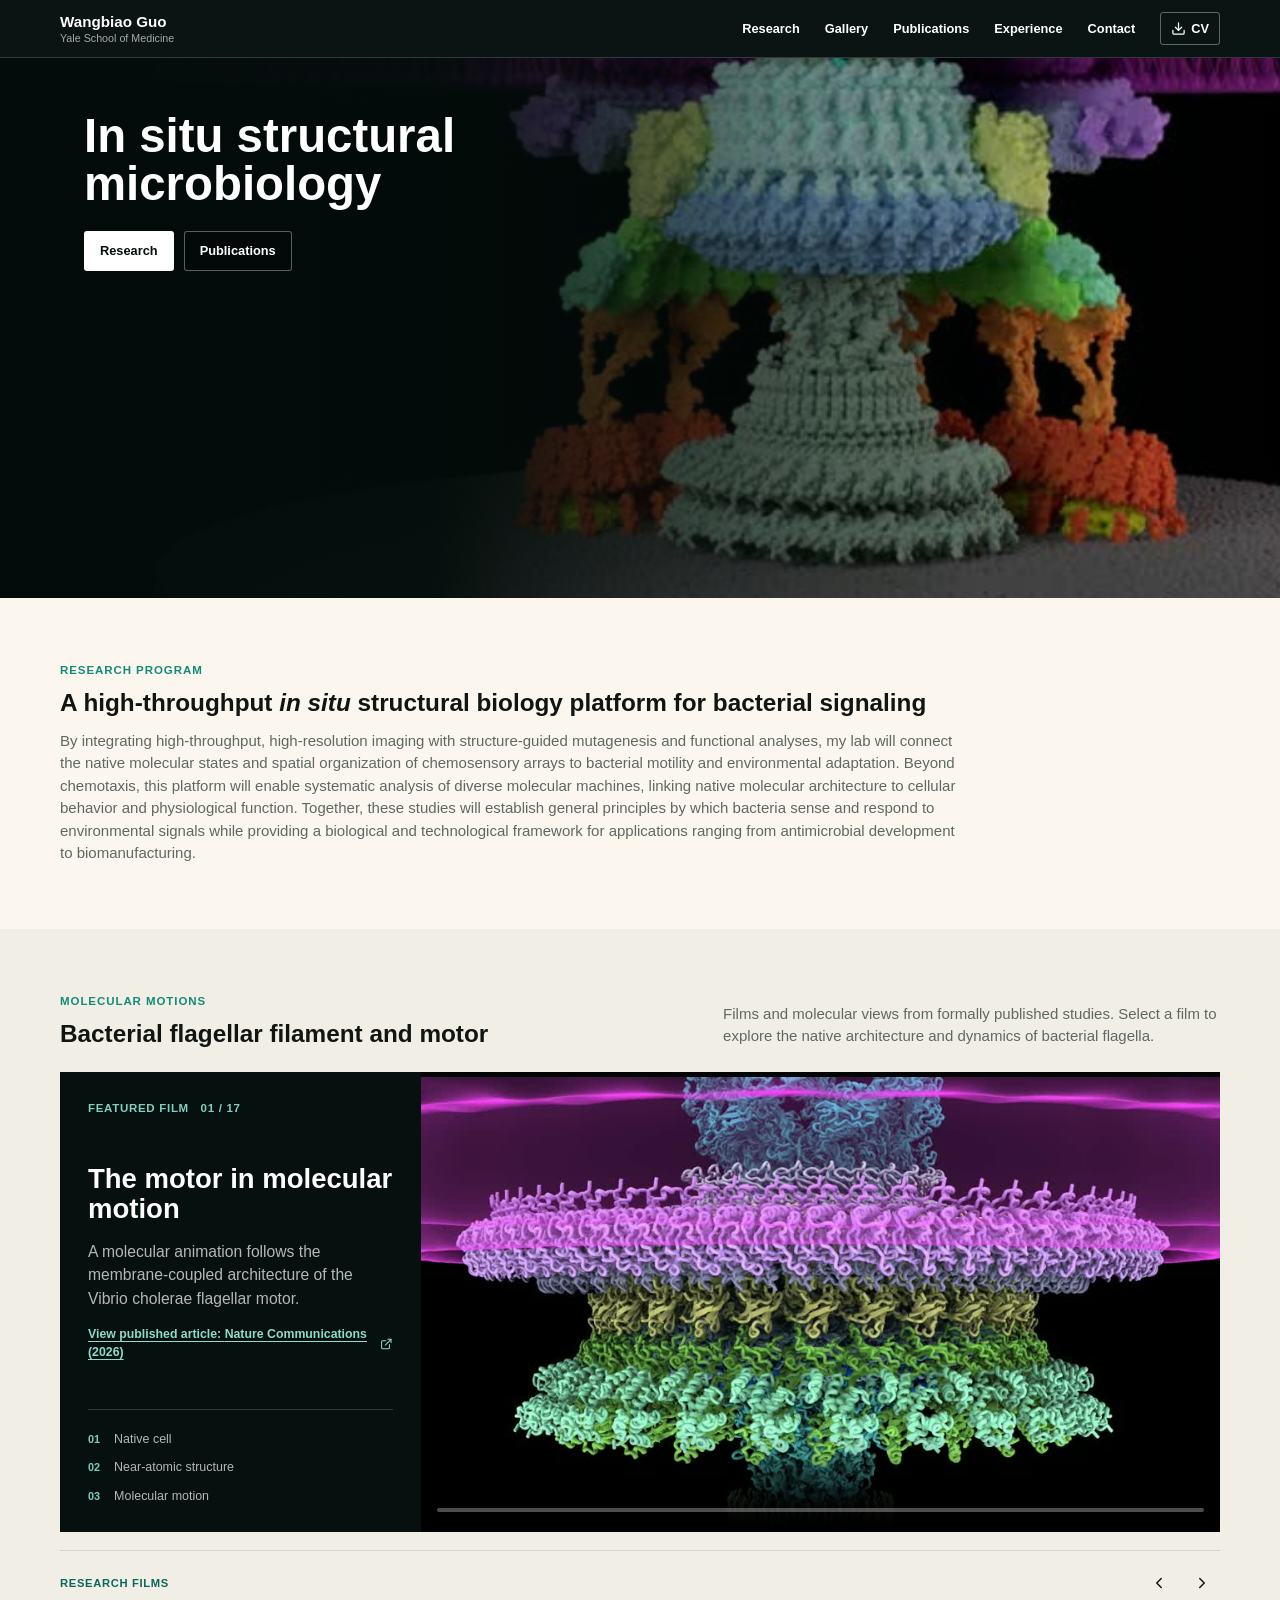
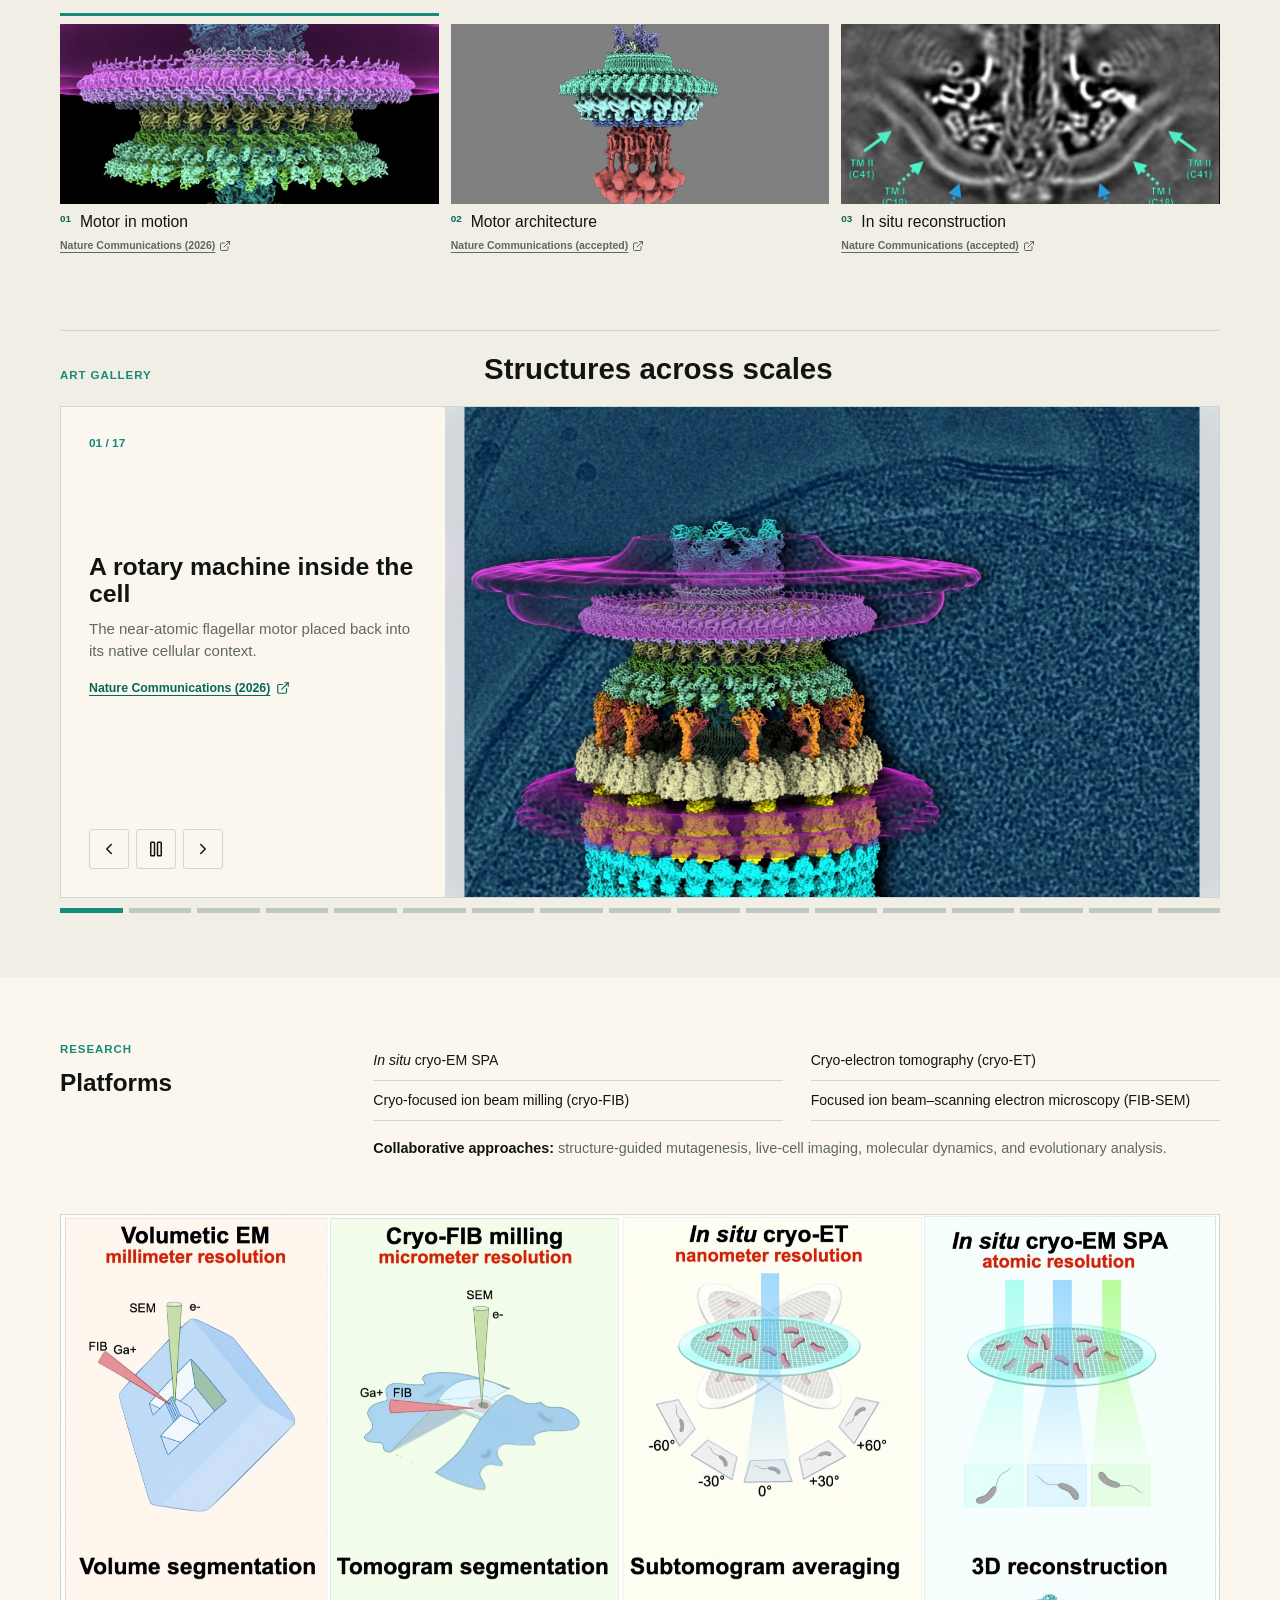
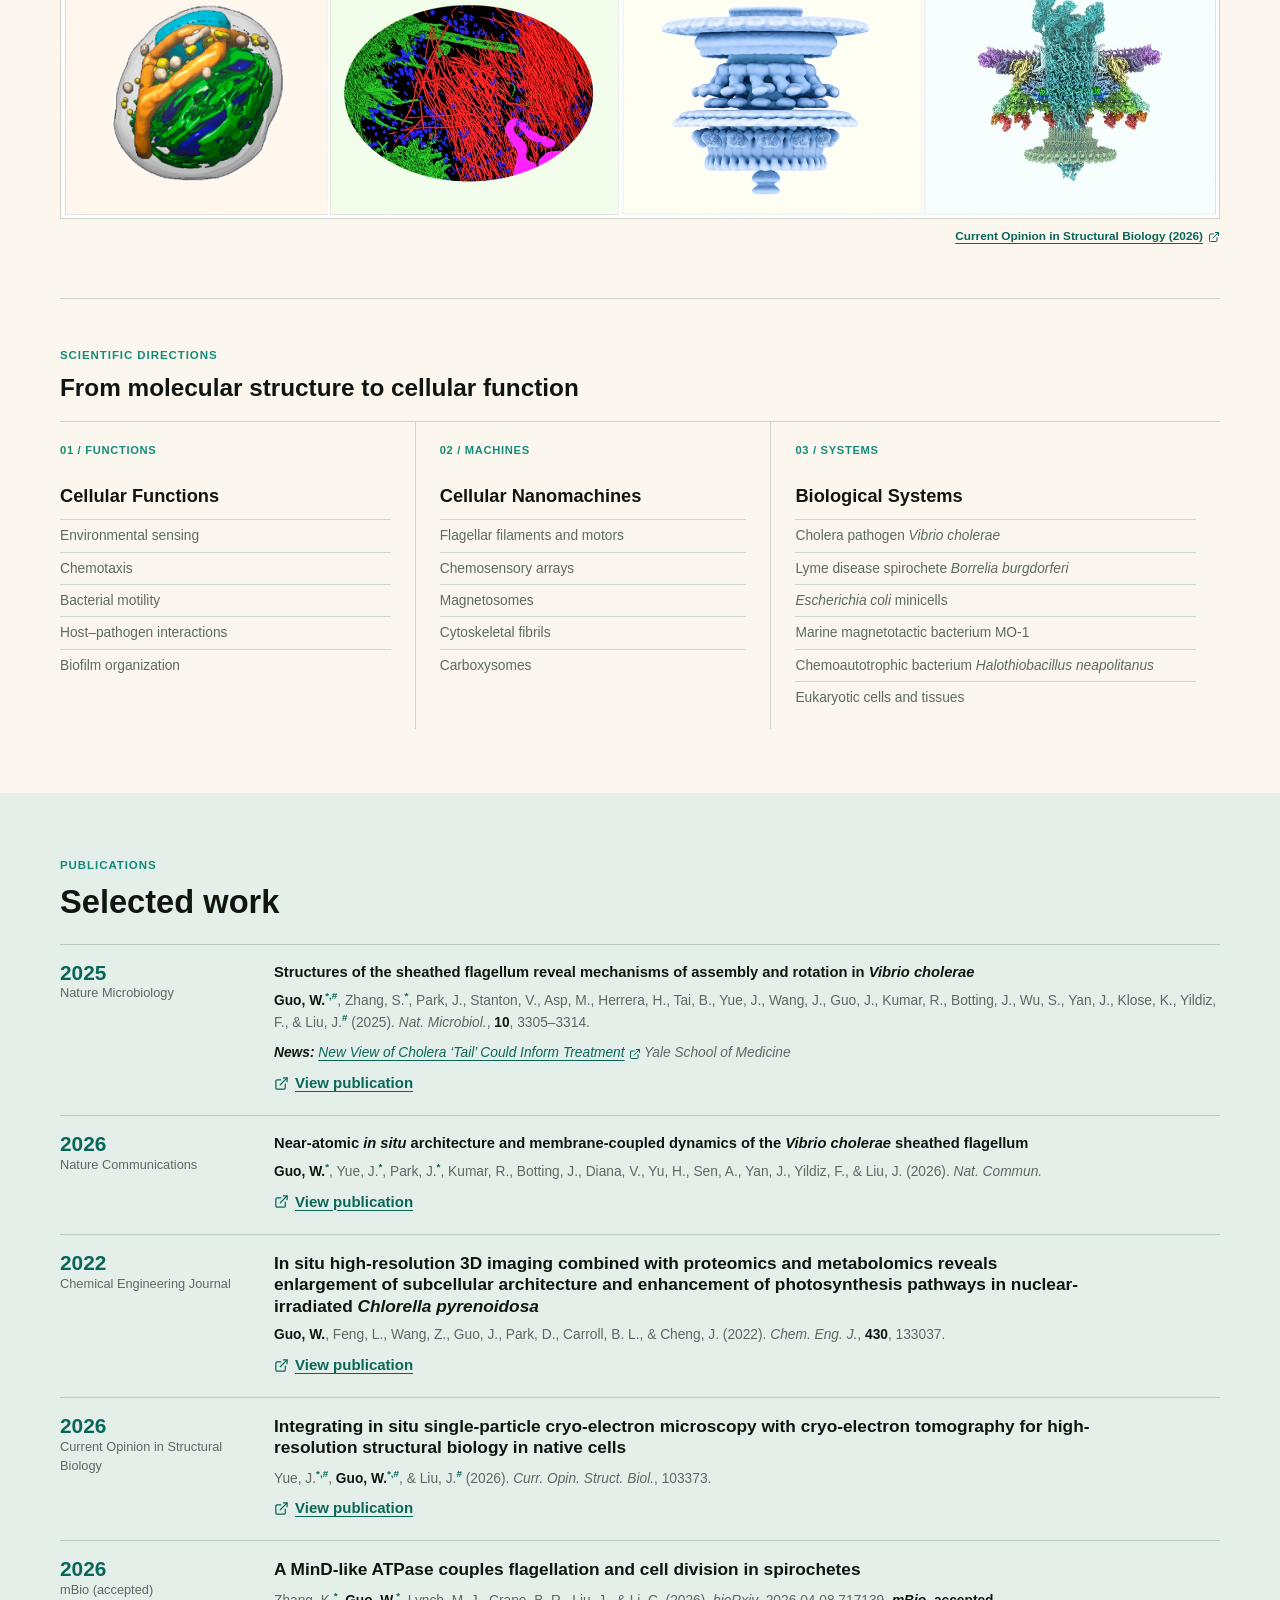
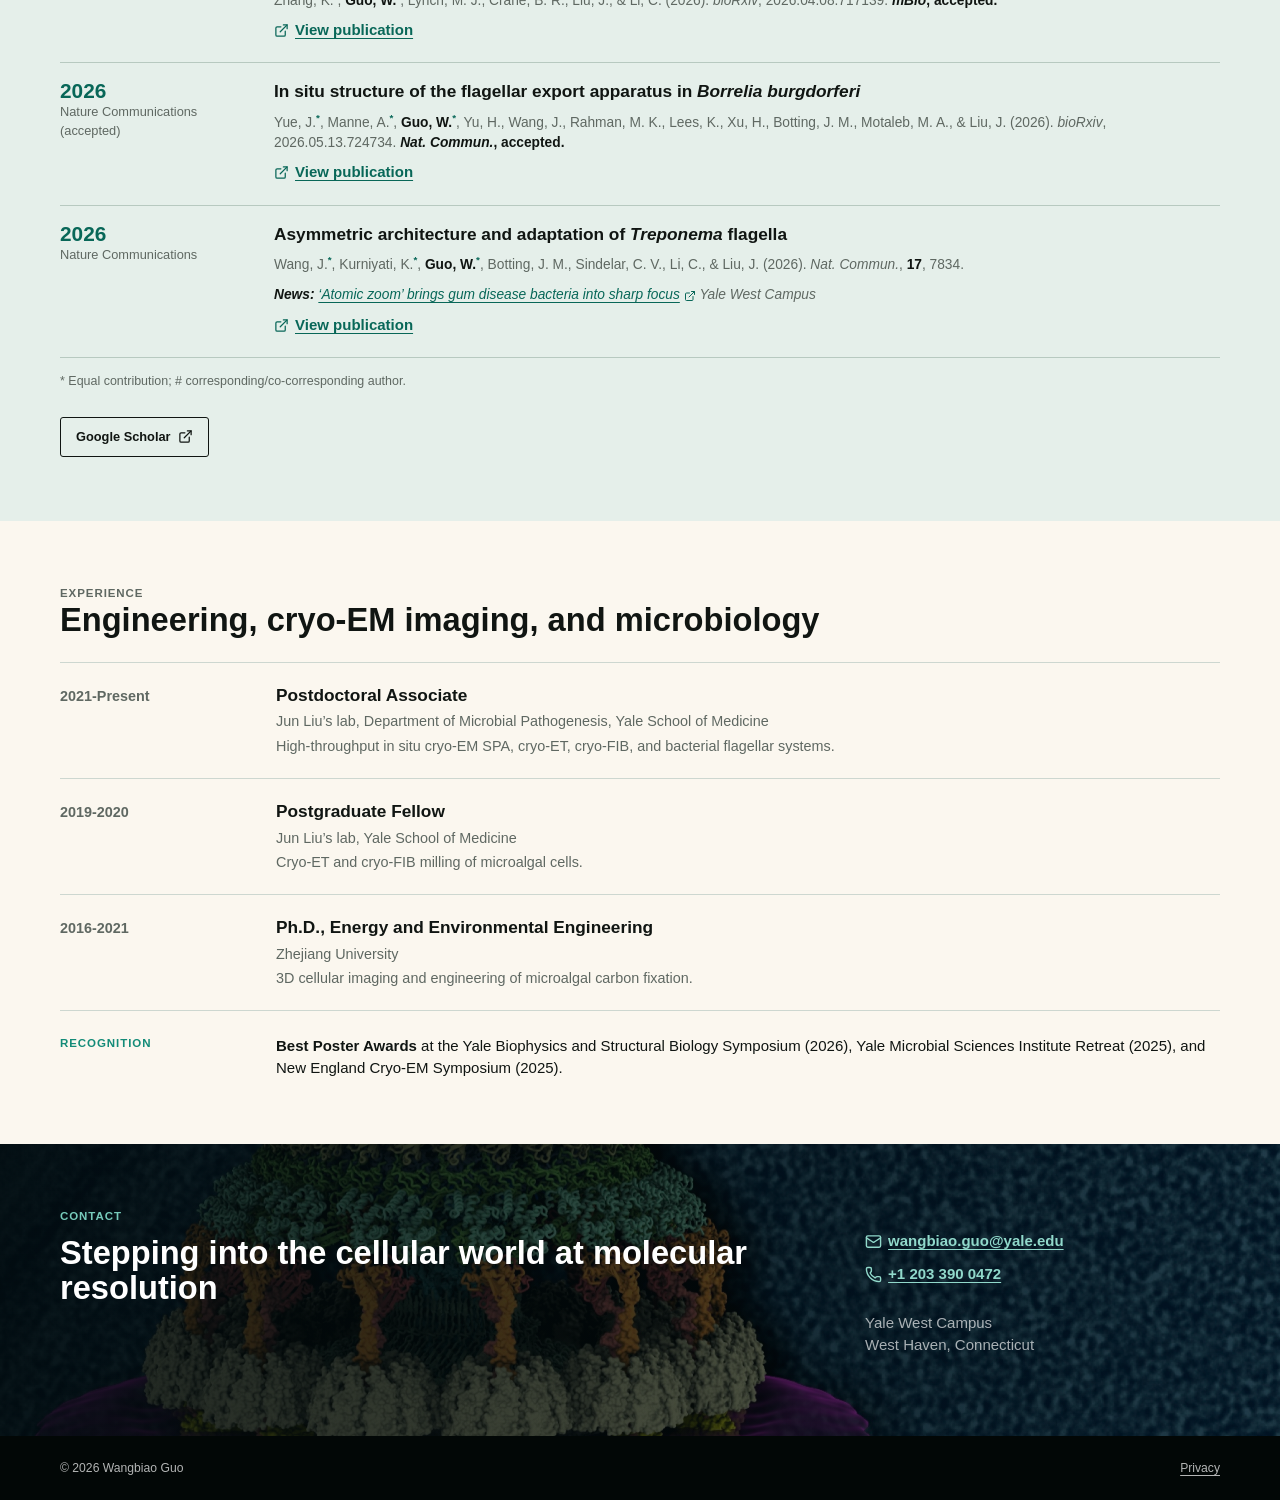
==== commit 2fb01927: "Remove Yildiz contribution marker" ====
--- a/index.html
+++ b/index.html
@@ -1,2 +1,2 @@
-<!DOCTYPE html><html lang="en"><head><meta charSet="utf-8"/><meta name="viewport" content="width=device-width, initial-scale=1"/><link rel="preload" as="image" href="/videos/vibrio-flaa-filament-poster.jpg"/><link rel="preload" as="image" href="/videos/vibrio-flab-filament-poster.jpg"/><link rel="preload" as="image" href="/videos/vibrio-sheathed-filament-poster.jpg"/><link rel="preload" as="image" href="/videos/treponema-flagellum-architecture-poster.jpg"/><link rel="preload" as="image" href="/videos/treponema-flagella-cell-poster.jpg"/><link rel="preload" as="image" href="/videos/chlorella-cell-map-poster.jpg"/><link rel="preload" as="image" href="/videos/chlorella-organelle-map-poster.jpg"/><link rel="preload" as="image" href="/videos/chlorella-tomogram-poster.jpg"/><link rel="preload" as="image" href="/videos/chlorella-architecture-poster.jpg"/><link rel="stylesheet" href="/_next/static/css/index.C0Pt91dW.css" data-rsc-css-href="/_next/static/css/index.C0Pt91dW.css" data-precedence="vite-rsc/importer-resources"/><link rel="modulepreload" fetchPriority="low" href="/_next/static/chunks/index-sn44MsZT.js"/><script src="/_next/static/chunks/rolldown-runtime-C60lm6uB.js" type="module" async=""></script><script src="/_next/static/chunks/framework-D_rUT4EX.js" type="module" async=""></script><link rel="modulepreload" href="/_next/static/chunks/layout-segment-context-Bca06G2P.js" crossorigin=""/><link rel="modulepreload" href="/_next/static/chunks/Icon-Bo9jbUr1.js" crossorigin=""/><link rel="modulepreload" href="/_next/static/chunks/art-gallery-CHY6bVfC.js" crossorigin=""/><link rel="modulepreload" href="/_next/static/chunks/createLucideIcon-CLApvFWr.js" crossorigin=""/><link rel="modulepreload" href="/_next/static/chunks/analytics-consent-hNktCfe_.js" crossorigin=""/><title>Wangbiao (Seven) Guo | In Situ Structural Microbiology</title><meta name="description" content="Wangbiao (Seven) Guo studies bacterial nanomachines using high-throughput in situ cryo-EM and cryo-ET."/><script>Object.assign(((self[Symbol.for("vinext.navigationRuntime")]??={bootstrap:{routeManifest:null},functions:{}}).bootstrap.rsc??={rsc:[]}),{params:{},nav:{"pathname":"/","searchParams":[]}})</script><link rel="modulepreload" href="/_next/static/chunks/index-sn44MsZT.js" />
-</head><body><a class="skip-link" href="#main">Skip to content</a><header class="site-header"><a class="wordmark" href="#top" data-track="home"><strong>Wangbiao Guo</strong><span>Yale School of Medicine</span></a><nav class="desktop-nav" aria-label="Primary navigation"><a href="#research">Research</a><a href="#gallery">Gallery</a><a href="#publications">Publications</a><a href="#experience">Experience</a><a href="#contact">Contact</a><a class="nav-cv" href="/Wangbiao_Guo_CV.pdf" download="" data-track="download-cv-nav"><svg xmlns="http://www.w3.org/2000/svg" width="15" height="15" viewBox="0 0 24 24" fill="none" stroke="currentColor" stroke-width="2" stroke-linecap="round" stroke-linejoin="round" class="lucide lucide-download" aria-hidden="true"><path d="M12 15V3"></path><path d="M21 15v4a2 2 0 0 1-2 2H5a2 2 0 0 1-2-2v-4"></path><path d="m7 10 5 5 5-5"></path></svg> CV</a></nav><details class="mobile-menu"><summary aria-label="Open navigation"><svg xmlns="http://www.w3.org/2000/svg" width="19" height="19" viewBox="0 0 24 24" fill="none" stroke="currentColor" stroke-width="2" stroke-linecap="round" stroke-linejoin="round" class="lucide lucide-menu" aria-hidden="true"><path d="M4 5h16"></path><path d="M4 12h16"></path><path d="M4 19h16"></path></svg></summary><nav aria-label="Mobile navigation"><a href="#research">Research</a><a href="#gallery">Gallery</a><a href="#publications">Publications</a><a href="#experience">Experience</a><a href="#contact">Contact</a><a class="nav-cv" href="/Wangbiao_Guo_CV.pdf" download="" data-track="download-cv-nav"><svg xmlns="http://www.w3.org/2000/svg" width="15" height="15" viewBox="0 0 24 24" fill="none" stroke="currentColor" stroke-width="2" stroke-linecap="round" stroke-linejoin="round" class="lucide lucide-download" aria-hidden="true"><path d="M12 15V3"></path><path d="M21 15v4a2 2 0 0 1-2 2H5a2 2 0 0 1-2-2v-4"></path><path d="m7 10 5 5 5-5"></path></svg> CV</a></nav></details></header><main id="main"><section id="top" class="hero"><div class="hero-movie" aria-hidden="true"><div class="hero-movie-frame"><video autoPlay="" loop="" muted="" playsInline="" preload="auto" poster="/videos/vibrio-flexion-poster.jpg" aria-label="Flexion of the Vibrio cholerae sheathed flagellum"><source src="/videos/vibrio-flexion-5-10.mp4" type="video/mp4"/></video></div></div><div class="hero-inner"><div class="hero-main"><div class="hero-copy"><h1>In situ structural<br/>microbiology</h1><div class="intro-actions"><a class="button button-light" href="#research" data-track="explore-research">Research</a><a class="button button-ghost" href="#publications" data-track="hero-publications">Publications</a></div></div></div></div></section><section id="research" class="section research-section research-program-section"><div class="feature-row"><div class="feature-copy"><p class="section-kicker">Research program</p><h2>A high-throughput <em>in situ</em> structural biology platform for bacterial signaling</h2><p>By integrating high-throughput, high-resolution imaging with structure-guided mutagenesis and functional analyses, my lab will connect the native molecular states and spatial organization of chemosensory arrays to bacterial motility and environmental adaptation. Beyond chemotaxis, this platform will enable systematic analysis of diverse molecular machines, linking native molecular architecture to cellular behavior and physiological function. Together, these studies will establish general principles by which bacteria sense and respond to environmental signals while providing a biological and technological framework for applications ranging from antimicrobial development to biomanufacturing.</p></div></div></section><section id="gallery" class="gallery-section" aria-labelledby="gallery-title"><div class="gallery-heading"><div><p class="section-kicker">Molecular motions</p><h2 id="gallery-title">Bacterial flagellar filament and motor</h2></div><p>Films and molecular views from formally published studies. Select a film to explore the native architecture and dynamics of bacterial flagella.</p></div><div class="film-stage"><div class="film-copy" aria-live="polite"><p class="film-count">Featured film   <!-- -->01<!-- --> <!-- -->/ <!-- -->17</p><div><h3>The motor in molecular motion</h3><p>A molecular animation follows the membrane-coupled architecture of the Vibrio cholerae flagellar motor.</p><a class="gallery-source" href="https://doi.org/10.1038/s41467-026-75593-6" target="_blank" rel="noreferrer" data-track="featured-film-source-1">View published article: <!-- -->Nature Communications (2026)<svg xmlns="http://www.w3.org/2000/svg" width="14" height="14" viewBox="0 0 24 24" fill="none" stroke="currentColor" stroke-width="2" stroke-linecap="round" stroke-linejoin="round" class="lucide lucide-external-link" aria-hidden="true"><path d="M15 3h6v6"></path><path d="M10 14 21 3"></path><path d="M18 13v6a2 2 0 0 1-2 2H5a2 2 0 0 1-2-2V8a2 2 0 0 1 2-2h6"></path></svg></a></div><div class="film-notes" aria-label="Featured film details"><span><strong>01</strong> Native cell</span><span><strong>02</strong> Near-atomic structure</span><span><strong>03</strong> Molecular motion</span></div></div><div class="film-media"><video autoPlay="" muted="" loop="" controls="" playsInline="" preload="metadata" poster="/videos/motor-assembly-animation-poster.jpg" data-track="featured-film-1"><source src="/videos/motor-assembly-animation.mp4" type="video/mp4"/>Your browser does not support embedded video.</video></div></div><div class="film-strip-wrap"><div class="film-strip-heading"><p>Research films</p><div class="film-strip-controls"><button type="button" aria-label="Scroll to previous films" title="Previous films"><svg xmlns="http://www.w3.org/2000/svg" width="24" height="24" viewBox="0 0 24 24" fill="none" stroke="currentColor" stroke-width="2" stroke-linecap="round" stroke-linejoin="round" class="lucide lucide-chevron-left" aria-hidden="true"><path d="m15 18-6-6 6-6"></path></svg></button><button type="button" aria-label="Scroll to next films" title="Next films"><svg xmlns="http://www.w3.org/2000/svg" width="24" height="24" viewBox="0 0 24 24" fill="none" stroke="currentColor" stroke-width="2" stroke-linecap="round" stroke-linejoin="round" class="lucide lucide-chevron-right" aria-hidden="true"><path d="m9 18 6-6-6-6"></path></svg></button></div></div><div class="film-strip" role="region" aria-label="Additional research films" tabindex="0"><article class="film-choice is-active"><button type="button" aria-label="Show film: The motor in molecular motion" aria-pressed="true" data-track="choose-film-1"><img src="/videos/motor-assembly-animation-poster.jpg" alt="" width="320" height="180"/><span><small>01</small>Motor in motion</span></button><a href="https://doi.org/10.1038/s41467-026-75593-6" target="_blank" rel="noreferrer" data-track="film-thumbnail-source-1">Nature Communications (2026)<svg xmlns="http://www.w3.org/2000/svg" width="12" height="12" viewBox="0 0 24 24" fill="none" stroke="currentColor" stroke-width="2" stroke-linecap="round" stroke-linejoin="round" class="lucide lucide-external-link" aria-hidden="true"><path d="M15 3h6v6"></path><path d="M10 14 21 3"></path><path d="M18 13v6a2 2 0 0 1-2 2H5a2 2 0 0 1-2-2V8a2 2 0 0 1 2-2h6"></path></svg></a></article><article class="film-choice"><button type="button" aria-label="Show film: A motor built inside an intact cell" aria-pressed="false" data-track="choose-film-2"><img src="/videos/vibrio-motor-complete-poster.jpg" alt="" width="320" height="180"/><span><small>02</small>Motor architecture</span></button><a href="https://doi.org/10.64898/2026.05.13.724734" target="_blank" rel="noreferrer" data-track="film-thumbnail-source-2">Nature Communications (accepted)<svg xmlns="http://www.w3.org/2000/svg" width="12" height="12" viewBox="0 0 24 24" fill="none" stroke="currentColor" stroke-width="2" stroke-linecap="round" stroke-linejoin="round" class="lucide lucide-external-link" aria-hidden="true"><path d="M15 3h6v6"></path><path d="M10 14 21 3"></path><path d="M18 13v6a2 2 0 0 1-2 2H5a2 2 0 0 1-2-2V8a2 2 0 0 1 2-2h6"></path></svg></a></article><article class="film-choice"><button type="button" aria-label="Show film: From an in situ map to molecular structure" aria-pressed="false" data-track="choose-film-3"><img src="/videos/vibrio-motor-native-poster.jpg" alt="" width="320" height="180"/><span><small>03</small>In situ reconstruction</span></button><a href="https://doi.org/10.64898/2026.05.13.724734" target="_blank" rel="noreferrer" data-track="film-thumbnail-source-3">Nature Communications (accepted)<svg xmlns="http://www.w3.org/2000/svg" width="12" height="12" viewBox="0 0 24 24" fill="none" stroke="currentColor" stroke-width="2" stroke-linecap="round" stroke-linejoin="round" class="lucide lucide-external-link" aria-hidden="true"><path d="M15 3h6v6"></path><path d="M10 14 21 3"></path><path d="M18 13v6a2 2 0 0 1-2 2H5a2 2 0 0 1-2-2V8a2 2 0 0 1 2-2h6"></path></svg></a></article><article class="film-choice"><button type="button" aria-label="Show film: Disassembly of a native motor" aria-pressed="false" data-track="choose-film-4"><img src="/videos/motor-disassembly-poster.jpg" alt="" width="320" height="180"/><span><small>04</small>Motor disassembly</span></button><a href="https://doi.org/10.1038/s41467-026-75593-6" target="_blank" rel="noreferrer" data-track="film-thumbnail-source-4">Nature Communications (2026)<svg xmlns="http://www.w3.org/2000/svg" width="12" height="12" viewBox="0 0 24 24" fill="none" stroke="currentColor" stroke-width="2" stroke-linecap="round" stroke-linejoin="round" class="lucide lucide-external-link" aria-hidden="true"><path d="M15 3h6v6"></path><path d="M10 14 21 3"></path><path d="M18 13v6a2 2 0 0 1-2 2H5a2 2 0 0 1-2-2V8a2 2 0 0 1 2-2h6"></path></svg></a></article><article class="film-choice"><button type="button" aria-label="Show film: A guided view of the flagellar motor" aria-pressed="false" data-track="choose-film-5"><img src="/videos/motor-explainer-poster.jpg" alt="" width="320" height="180"/><span><small>05</small>Motor explainer</span></button><a href="https://doi.org/10.1038/s41467-026-75593-6" target="_blank" rel="noreferrer" data-track="film-thumbnail-source-5">Nature Communications (2026)<svg xmlns="http://www.w3.org/2000/svg" width="12" height="12" viewBox="0 0 24 24" fill="none" stroke="currentColor" stroke-width="2" stroke-linecap="round" stroke-linejoin="round" class="lucide lucide-external-link" aria-hidden="true"><path d="M15 3h6v6"></path><path d="M10 14 21 3"></path><path d="M18 13v6a2 2 0 0 1-2 2H5a2 2 0 0 1-2-2V8a2 2 0 0 1 2-2h6"></path></svg></a></article><article class="film-choice"><button type="button" aria-label="Show film: From cell envelope to molecular machine" aria-pressed="false" data-track="choose-film-6"><img src="/videos/motor-vertical-poster.jpg" alt="" width="320" height="180"/><span><small>06</small>Cell-to-molecule view</span></button><a href="https://doi.org/10.1038/s41467-026-75593-6" target="_blank" rel="noreferrer" data-track="film-thumbnail-source-6">Nature Communications (2026)<svg xmlns="http://www.w3.org/2000/svg" width="12" height="12" viewBox="0 0 24 24" fill="none" stroke="currentColor" stroke-width="2" stroke-linecap="round" stroke-linejoin="round" class="lucide lucide-external-link" aria-hidden="true"><path d="M15 3h6v6"></path><path d="M10 14 21 3"></path><path d="M18 13v6a2 2 0 0 1-2 2H5a2 2 0 0 1-2-2V8a2 2 0 0 1 2-2h6"></path></svg></a></article><article class="film-choice"><button type="button" aria-label="Show film: Flexion of the sheathed flagellum" aria-pressed="false" data-track="choose-film-7"><img src="/videos/vibrio-flexion-poster.jpg" alt="" width="320" height="180"/><span><small>07</small>Flagellar flexion</span></button><a href="https://www.nature.com/articles/s41467-026-75593-6" target="_blank" rel="noreferrer" data-track="film-thumbnail-source-7">Nature Communications (2026)<svg xmlns="http://www.w3.org/2000/svg" width="12" height="12" viewBox="0 0 24 24" fill="none" stroke="currentColor" stroke-width="2" stroke-linecap="round" stroke-linejoin="round" class="lucide lucide-external-link" aria-hidden="true"><path d="M15 3h6v6"></path><path d="M10 14 21 3"></path><path d="M18 13v6a2 2 0 0 1-2 2H5a2 2 0 0 1-2-2V8a2 2 0 0 1 2-2h6"></path></svg></a></article><article class="film-choice"><button type="button" aria-label="Show film: Architecture of the FlaD filament" aria-pressed="false" data-track="choose-film-8"><img src="/videos/vibrio-flad-filament-poster.jpg" alt="" width="320" height="180"/><span><small>08</small>FlaD filament</span></button><a href="https://doi.org/10.1038/s41564-025-02161-x" target="_blank" rel="noreferrer" data-track="film-thumbnail-source-8">Nature Microbiology (2025)<svg xmlns="http://www.w3.org/2000/svg" width="12" height="12" viewBox="0 0 24 24" fill="none" stroke="currentColor" stroke-width="2" stroke-linecap="round" stroke-linejoin="round" class="lucide lucide-external-link" aria-hidden="true"><path d="M15 3h6v6"></path><path d="M10 14 21 3"></path><path d="M18 13v6a2 2 0 0 1-2 2H5a2 2 0 0 1-2-2V8a2 2 0 0 1 2-2h6"></path></svg></a></article><article class="film-choice"><button type="button" aria-label="Show film: Architecture of the FlaA filament" aria-pressed="false" data-track="choose-film-9"><img src="/videos/vibrio-flaa-filament-poster.jpg" alt="" width="320" height="180"/><span><small>09</small>FlaA filament</span></button><a href="https://doi.org/10.1038/s41564-025-02161-x" target="_blank" rel="noreferrer" data-track="film-thumbnail-source-9">Nature Microbiology (2025)<svg xmlns="http://www.w3.org/2000/svg" width="12" height="12" viewBox="0 0 24 24" fill="none" stroke="currentColor" stroke-width="2" stroke-linecap="round" stroke-linejoin="round" class="lucide lucide-external-link" aria-hidden="true"><path d="M15 3h6v6"></path><path d="M10 14 21 3"></path><path d="M18 13v6a2 2 0 0 1-2 2H5a2 2 0 0 1-2-2V8a2 2 0 0 1 2-2h6"></path></svg></a></article><article class="film-choice"><button type="button" aria-label="Show film: Architecture of the FlaB filament" aria-pressed="false" data-track="choose-film-10"><img src="/videos/vibrio-flab-filament-poster.jpg" alt="" width="320" height="180"/><span><small>10</small>FlaB filament</span></button><a href="https://doi.org/10.1038/s41564-025-02161-x" target="_blank" rel="noreferrer" data-track="film-thumbnail-source-10">Nature Microbiology (2025)<svg xmlns="http://www.w3.org/2000/svg" width="12" height="12" viewBox="0 0 24 24" fill="none" stroke="currentColor" stroke-width="2" stroke-linecap="round" stroke-linejoin="round" class="lucide lucide-external-link" aria-hidden="true"><path d="M15 3h6v6"></path><path d="M10 14 21 3"></path><path d="M18 13v6a2 2 0 0 1-2 2H5a2 2 0 0 1-2-2V8a2 2 0 0 1 2-2h6"></path></svg></a></article><article class="film-choice"><button type="button" aria-label="Show film: The sheathed filament across scales" aria-pressed="false" data-track="choose-film-11"><img src="/videos/vibrio-sheathed-filament-poster.jpg" alt="" width="320" height="180"/><span><small>11</small>Sheathed filament</span></button><a href="https://doi.org/10.1038/s41564-025-02161-x" target="_blank" rel="noreferrer" data-track="film-thumbnail-source-11">Nature Microbiology (2025)<svg xmlns="http://www.w3.org/2000/svg" width="12" height="12" viewBox="0 0 24 24" fill="none" stroke="currentColor" stroke-width="2" stroke-linecap="round" stroke-linejoin="round" class="lucide lucide-external-link" aria-hidden="true"><path d="M15 3h6v6"></path><path d="M10 14 21 3"></path><path d="M18 13v6a2 2 0 0 1-2 2H5a2 2 0 0 1-2-2V8a2 2 0 0 1 2-2h6"></path></svg></a></article><article class="film-choice"><button type="button" aria-label="Show film: Asymmetric architecture of Treponema flagella" aria-pressed="false" data-track="choose-film-12"><img src="/videos/treponema-flagellum-architecture-poster.jpg" alt="" width="320" height="180"/><span><small>12</small>Treponema architecture</span></button><a href="https://doi.org/10.1038/s41467-026-74267-7" target="_blank" rel="noreferrer" data-track="film-thumbnail-source-12">Nature Communications (2026)<svg xmlns="http://www.w3.org/2000/svg" width="12" height="12" viewBox="0 0 24 24" fill="none" stroke="currentColor" stroke-width="2" stroke-linecap="round" stroke-linejoin="round" class="lucide lucide-external-link" aria-hidden="true"><path d="M15 3h6v6"></path><path d="M10 14 21 3"></path><path d="M18 13v6a2 2 0 0 1-2 2H5a2 2 0 0 1-2-2V8a2 2 0 0 1 2-2h6"></path></svg></a></article><article class="film-choice"><button type="button" aria-label="Show film: Periplasmic flagella shape the whole cell" aria-pressed="false" data-track="choose-film-13"><img src="/videos/treponema-flagella-cell-poster.jpg" alt="" width="320" height="180"/><span><small>13</small>Flagella in the cell</span></button><a href="https://doi.org/10.1038/s41467-026-74267-7" target="_blank" rel="noreferrer" data-track="film-thumbnail-source-13">Nature Communications (2026)<svg xmlns="http://www.w3.org/2000/svg" width="12" height="12" viewBox="0 0 24 24" fill="none" stroke="currentColor" stroke-width="2" stroke-linecap="round" stroke-linejoin="round" class="lucide lucide-external-link" aria-hidden="true"><path d="M15 3h6v6"></path><path d="M10 14 21 3"></path><path d="M18 13v6a2 2 0 0 1-2 2H5a2 2 0 0 1-2-2V8a2 2 0 0 1 2-2h6"></path></svg></a></article><article class="film-choice"><button type="button" aria-label="Show film: Inside a Chlorella cell" aria-pressed="false" data-track="choose-film-14"><img src="/videos/chlorella-cell-map-poster.jpg" alt="" width="320" height="180"/><span><small>14</small>Chlorella cell map</span></button><a href="https://doi.org/10.1016/j.cej.2021.133037" target="_blank" rel="noreferrer" data-track="film-thumbnail-source-14">Chemical Engineering Journal (2022)<svg xmlns="http://www.w3.org/2000/svg" width="12" height="12" viewBox="0 0 24 24" fill="none" stroke="currentColor" stroke-width="2" stroke-linecap="round" stroke-linejoin="round" class="lucide lucide-external-link" aria-hidden="true"><path d="M15 3h6v6"></path><path d="M10 14 21 3"></path><path d="M18 13v6a2 2 0 0 1-2 2H5a2 2 0 0 1-2-2V8a2 2 0 0 1 2-2h6"></path></svg></a></article><article class="film-choice"><button type="button" aria-label="Show film: An organelle map in three dimensions" aria-pressed="false" data-track="choose-film-15"><img src="/videos/chlorella-organelle-map-poster.jpg" alt="" width="320" height="180"/><span><small>15</small>Organelle map</span></button><a href="https://doi.org/10.1016/j.cej.2021.133037" target="_blank" rel="noreferrer" data-track="film-thumbnail-source-15">Chemical Engineering Journal (2022)<svg xmlns="http://www.w3.org/2000/svg" width="12" height="12" viewBox="0 0 24 24" fill="none" stroke="currentColor" stroke-width="2" stroke-linecap="round" stroke-linejoin="round" class="lucide lucide-external-link" aria-hidden="true"><path d="M15 3h6v6"></path><path d="M10 14 21 3"></path><path d="M18 13v6a2 2 0 0 1-2 2H5a2 2 0 0 1-2-2V8a2 2 0 0 1 2-2h6"></path></svg></a></article><article class="film-choice"><button type="button" aria-label="Show film: Tracing membranes through a cell" aria-pressed="false" data-track="choose-film-16"><img src="/videos/chlorella-tomogram-poster.jpg" alt="" width="320" height="180"/><span><small>16</small>Cellular tomogram</span></button><a href="https://doi.org/10.1016/j.cej.2021.133037" target="_blank" rel="noreferrer" data-track="film-thumbnail-source-16">Chemical Engineering Journal (2022)<svg xmlns="http://www.w3.org/2000/svg" width="12" height="12" viewBox="0 0 24 24" fill="none" stroke="currentColor" stroke-width="2" stroke-linecap="round" stroke-linejoin="round" class="lucide lucide-external-link" aria-hidden="true"><path d="M15 3h6v6"></path><path d="M10 14 21 3"></path><path d="M18 13v6a2 2 0 0 1-2 2H5a2 2 0 0 1-2-2V8a2 2 0 0 1 2-2h6"></path></svg></a></article><article class="film-choice"><button type="button" aria-label="Show film: Reconstructing cellular architecture" aria-pressed="false" data-track="choose-film-17"><img src="/videos/chlorella-architecture-poster.jpg" alt="" width="320" height="180"/><span><small>17</small>3D architecture</span></button><a href="https://doi.org/10.1016/j.cej.2021.133037" target="_blank" rel="noreferrer" data-track="film-thumbnail-source-17">Chemical Engineering Journal (2022)<svg xmlns="http://www.w3.org/2000/svg" width="12" height="12" viewBox="0 0 24 24" fill="none" stroke="currentColor" stroke-width="2" stroke-linecap="round" stroke-linejoin="round" class="lucide lucide-external-link" aria-hidden="true"><path d="M15 3h6v6"></path><path d="M10 14 21 3"></path><path d="M18 13v6a2 2 0 0 1-2 2H5a2 2 0 0 1-2-2V8a2 2 0 0 1 2-2h6"></path></svg></a></article></div></div><div class="visual-archive-heading"><p class="section-kicker">Art gallery</p><h3>Structures across scales</h3></div><div class="gallery-stage is-playing" aria-live="polite"><div class="gallery-caption"><p class="gallery-count">01<!-- --> /<!-- --> <!-- -->17</p><div><h3>A rotary machine inside the cell</h3><p>The near-atomic flagellar motor placed back into its native cellular context.</p><a class="gallery-source" href="https://doi.org/10.1038/s41467-026-75593-6" target="_blank" rel="noreferrer" data-track="gallery-source-caption-1">Nature Communications (2026)<svg xmlns="http://www.w3.org/2000/svg" width="14" height="14" viewBox="0 0 24 24" fill="none" stroke="currentColor" stroke-width="2" stroke-linecap="round" stroke-linejoin="round" class="lucide lucide-external-link" aria-hidden="true"><path d="M15 3h6v6"></path><path d="M10 14 21 3"></path><path d="M18 13v6a2 2 0 0 1-2 2H5a2 2 0 0 1-2-2V8a2 2 0 0 1 2-2h6"></path></svg></a></div><div class="gallery-controls"><button type="button" aria-label="Previous artwork" title="Previous artwork" data-track="gallery-previous"><svg xmlns="http://www.w3.org/2000/svg" width="24" height="24" viewBox="0 0 24 24" fill="none" stroke="currentColor" stroke-width="2" stroke-linecap="round" stroke-linejoin="round" class="lucide lucide-chevron-left" aria-hidden="true"><path d="m15 18-6-6 6-6"></path></svg></button><button type="button" aria-label="Pause gallery" title="Pause gallery" data-track="gallery-pause"><svg xmlns="http://www.w3.org/2000/svg" width="24" height="24" viewBox="0 0 24 24" fill="none" stroke="currentColor" stroke-width="2" stroke-linecap="round" stroke-linejoin="round" class="lucide lucide-pause" aria-hidden="true"><rect x="14" y="3" width="5" height="18" rx="1"></rect><rect x="5" y="3" width="5" height="18" rx="1"></rect></svg></button><button type="button" aria-label="Next artwork" title="Next artwork" data-track="gallery-next"><svg xmlns="http://www.w3.org/2000/svg" width="24" height="24" viewBox="0 0 24 24" fill="none" stroke="currentColor" stroke-width="2" stroke-linecap="round" stroke-linejoin="round" class="lucide lucide-chevron-right" aria-hidden="true"><path d="m9 18 6-6-6-6"></path></svg></button></div></div><div class="gallery-images"><figure class="gallery-slide is-active" aria-hidden="false"><a class="gallery-art-link" href="https://doi.org/10.1038/s41467-026-75593-6" target="_blank" rel="noreferrer" aria-label="View source article for A rotary machine inside the cell" data-track="gallery-source-image-1" tabindex="0"><img src="/gallery/motor-native.jpeg" alt="" class="gallery-backdrop" aria-hidden="true" loading="lazy" decoding="async" width="1200" height="700"/><img src="/gallery/motor-native.jpeg" alt="Molecular model of the Vibrio cholerae flagellar motor shown within an in situ cryo-EM image." class="gallery-foreground" loading="lazy" decoding="async" width="1200" height="700"/></a></figure><figure class="gallery-slide" aria-hidden="true"><a class="gallery-art-link" href="https://doi.org/10.1016/j.sbi.2026.103373" target="_blank" rel="noreferrer" aria-label="View source article for Two views, one cellular structure" data-track="gallery-source-image-2" tabindex="-1"><img src="/gallery/in-situ-platform.jpg" alt="" class="gallery-backdrop" aria-hidden="true" loading="lazy" decoding="async" width="1200" height="700"/><img src="/gallery/in-situ-platform.jpg" alt="Overview of an integrated in situ single-particle cryo-EM and cryo-electron tomography workflow." class="gallery-foreground" loading="lazy" decoding="async" width="1200" height="700"/></a></figure><figure class="gallery-slide" aria-hidden="true"><a class="gallery-art-link" href="https://doi.org/10.1038/s41564-025-02161-x" target="_blank" rel="noreferrer" aria-label="View source article for From a swimming cell to its molecular engine" data-track="gallery-source-image-3" tabindex="-1"><img src="/gallery/flagellum-cell.jpeg" alt="" class="gallery-backdrop" aria-hidden="true" loading="lazy" decoding="async" width="1200" height="700"/><img src="/gallery/flagellum-cell.jpeg" alt="Visualization of a Vibrio cholerae cell and its membrane-sheathed flagellum at cellular and molecular scales." class="gallery-foreground" loading="lazy" decoding="async" width="1200" height="700"/></a></figure><figure class="gallery-slide" aria-hidden="true"><a class="gallery-art-link" href="https://doi.org/10.1038/s41564-025-02161-x" target="_blank" rel="noreferrer" aria-label="View source article for Building the export apparatus" data-track="gallery-source-image-4" tabindex="-1"><img src="/gallery/export-platform.jpg" alt="" class="gallery-backdrop" aria-hidden="true" loading="lazy" decoding="async" width="1200" height="700"/><img src="/gallery/export-platform.jpg" alt="Model for assembly of the Vibrio cholerae flagellar export apparatus and MS-ring with membrane remodeling." class="gallery-foreground" loading="lazy" decoding="async" width="1200" height="700"/></a></figure><figure class="gallery-slide" aria-hidden="true"><a class="gallery-art-link" href="https://doi.org/10.1038/s41467-026-75593-6" target="_blank" rel="noreferrer" aria-label="View source article for Assembly and disassembly in native membranes" data-track="gallery-source-image-5" tabindex="-1"><img src="/gallery/motor-states.jpeg" alt="" class="gallery-backdrop" aria-hidden="true" loading="lazy" decoding="async" width="1200" height="700"/><img src="/gallery/motor-states.jpeg" alt="Molecular structures of the assembled and disassembled Vibrio cholerae flagellar motor." class="gallery-foreground focus-top" loading="lazy" decoding="async" width="1200" height="700"/></a></figure><figure class="gallery-slide" aria-hidden="true"><a class="gallery-art-link" href="https://doi.org/10.1038/s41467-026-75593-6" target="_blank" rel="noreferrer" aria-label="View source article for The membrane-coupled H-ring" data-track="gallery-source-image-6" tabindex="-1"><img src="/gallery/hring-architecture.jpeg" alt="" class="gallery-backdrop" aria-hidden="true" loading="lazy" decoding="async" width="1200" height="700"/><img src="/gallery/hring-architecture.jpeg" alt="Near-atomic architecture and protein interactions within the Vibrio cholerae flagellar H-ring." class="gallery-foreground focus-top" loading="lazy" decoding="async" width="1200" height="700"/></a></figure><figure class="gallery-slide" aria-hidden="true"><a class="gallery-art-link" href="https://doi.org/10.1038/s41467-026-75593-6" target="_blank" rel="noreferrer" aria-label="View source article for A nanomachine built step by step" data-track="gallery-source-image-7" tabindex="-1"><img src="/gallery/assembly-pathway.jpeg" alt="" class="gallery-backdrop" aria-hidden="true" loading="lazy" decoding="async" width="1200" height="700"/><img src="/gallery/assembly-pathway.jpeg" alt="In situ structural pathway for assembly and disassembly of the Vibrio cholerae sheathed flagellar motor." class="gallery-foreground focus-top" loading="lazy" decoding="async" width="1200" height="700"/></a></figure><figure class="gallery-slide" aria-hidden="true"><a class="gallery-art-link" href="https://doi.org/10.1038/s41467-026-75593-6" target="_blank" rel="noreferrer" aria-label="View source article for Membrane-coupled rotation" data-track="gallery-source-image-8" tabindex="-1"><img src="/gallery/rotation-mechanism.jpeg" alt="" class="gallery-backdrop" aria-hidden="true" loading="lazy" decoding="async" width="1200" height="700"/><img src="/gallery/rotation-mechanism.jpeg" alt="Molecular models explaining rotation and membrane coupling of the Vibrio cholerae flagellar motor." class="gallery-foreground focus-top" loading="lazy" decoding="async" width="1200" height="700"/></a></figure><figure class="gallery-slide" aria-hidden="true"><a class="gallery-art-link" href="https://doi.org/10.1038/s41564-025-02161-x" target="_blank" rel="noreferrer" aria-label="View source article for FlaD in its native sheath" data-track="gallery-source-image-9" tabindex="-1"><img src="/gallery/vibrio-flad-structure.jpg" alt="" class="gallery-backdrop" aria-hidden="true" loading="lazy" decoding="async" width="1200" height="700"/><img src="/gallery/vibrio-flad-structure.jpg" alt="Near-atomic structure and membrane context of the Vibrio cholerae FlaD flagellar filament." class="gallery-foreground focus-top" loading="lazy" decoding="async" width="1200" height="700"/></a></figure><figure class="gallery-slide" aria-hidden="true"><a class="gallery-art-link" href="https://doi.org/10.1038/s41564-025-02161-x" target="_blank" rel="noreferrer" aria-label="View source article for Specialized regions of one filament" data-track="gallery-source-image-10" tabindex="-1"><img src="/gallery/vibrio-flagellin-regions.jpg" alt="" class="gallery-backdrop" aria-hidden="true" loading="lazy" decoding="async" width="1200" height="700"/><img src="/gallery/vibrio-flagellin-regions.jpg" alt="Structural comparison of flagellins in different regions of the Vibrio cholerae sheathed filament." class="gallery-foreground" loading="lazy" decoding="async" width="1200" height="700"/></a></figure><figure class="gallery-slide" aria-hidden="true"><a class="gallery-art-link" href="https://doi.org/10.1038/s41564-025-02161-x" target="_blank" rel="noreferrer" aria-label="View source article for Molecular origins of filament curvature" data-track="gallery-source-image-11" tabindex="-1"><img src="/gallery/vibrio-filament-curvature.jpg" alt="" class="gallery-backdrop" aria-hidden="true" loading="lazy" decoding="async" width="1200" height="700"/><img src="/gallery/vibrio-filament-curvature.jpg" alt="In situ and molecular views of curvature in the Vibrio cholerae sheathed flagellar filament." class="gallery-foreground" loading="lazy" decoding="async" width="1200" height="700"/></a></figure><figure class="gallery-slide" aria-hidden="true"><a class="gallery-art-link" href="https://doi.org/10.1016/j.cej.2021.133037" target="_blank" rel="noreferrer" aria-label="View source article for A whole-cell map of Chlorella" data-track="gallery-source-image-12" tabindex="-1"><img src="/gallery/chlorella-cellular-map.jpg" alt="" class="gallery-backdrop" aria-hidden="true" loading="lazy" decoding="async" width="1200" height="700"/><img src="/gallery/chlorella-cellular-map.jpg" alt="FIB-SEM slices, segmentations, and three-dimensional reconstructions of wild-type and mutant Chlorella pyrenoidosa cells." class="gallery-foreground" loading="lazy" decoding="async" width="1200" height="700"/></a></figure><figure class="gallery-slide" aria-hidden="true"><a class="gallery-art-link" href="https://doi.org/10.1021/jacs.5c23283" target="_blank" rel="noreferrer" aria-label="View source article for A field of cellular lamellae" data-track="gallery-source-image-13" tabindex="-1"><img src="/gallery/cryo-fib-lamella-field.jpg" alt="" class="gallery-backdrop" aria-hidden="true" loading="lazy" decoding="async" width="1200" height="700"/><img src="/gallery/cryo-fib-lamella-field.jpg" alt="Wide-field cryogenic electron micrograph showing an array of cellular lamellae prepared by cryo-focused ion beam milling." class="gallery-foreground" loading="lazy" decoding="async" width="1200" height="700"/></a></figure><figure class="gallery-slide" aria-hidden="true"><a class="gallery-art-link" href="https://doi.org/10.1021/jacs.5c23283" target="_blank" rel="noreferrer" aria-label="View source article for Opening a window into a cancer cell" data-track="gallery-source-image-14" tabindex="-1"><img src="/gallery/cryo-fib-cancer-cell.jpg" alt="" class="gallery-backdrop" aria-hidden="true" loading="lazy" decoding="async" width="1200" height="700"/><img src="/gallery/cryo-fib-cancer-cell.jpg" alt="Cryo-FIB milling views paired with a segmented cancer cell containing peptide assemblies, ribosomes, actin, and Golgi and endoplasmic reticulum membranes." class="gallery-foreground" loading="lazy" decoding="async" width="1200" height="700"/></a></figure><figure class="gallery-slide" aria-hidden="true"><a class="gallery-art-link" href="https://doi.org/10.1021/jacs.5c23283" target="_blank" rel="noreferrer" aria-label="View source article for Lamellae ready for tomography" data-track="gallery-source-image-15" tabindex="-1"><img src="/gallery/cryo-fib-lamella-array.jpg" alt="" class="gallery-backdrop" aria-hidden="true" loading="lazy" decoding="async" width="1200" height="700"/><img src="/gallery/cryo-fib-lamella-array.jpg" alt="Cryogenic electron micrograph of multiple cellular lamellae prepared across a grid." class="gallery-foreground" loading="lazy" decoding="async" width="1200" height="700"/></a></figure><figure class="gallery-slide" aria-hidden="true"><a class="gallery-art-link" href="https://doi.org/10.1038/s41564-025-02161-x" target="_blank" rel="noreferrer" aria-label="View source article for Sensing beside the flagellar pole" data-track="gallery-source-image-16" tabindex="-1"><img src="/gallery/vibrio-chemosensory-array.jpg" alt="" class="gallery-backdrop" aria-hidden="true" loading="lazy" decoding="async" width="1200" height="700"/><img src="/gallery/vibrio-chemosensory-array.jpg" alt="Cryo-electron tomogram of a Vibrio cholerae cell showing the flagellar motor, filament, cell envelope, and chemosensory arrays." class="gallery-foreground" loading="lazy" decoding="async" width="1200" height="700"/></a></figure><figure class="gallery-slide" aria-hidden="true"><a class="gallery-art-link" href="https://doi.org/10.1016/j.sbi.2026.103373" target="_blank" rel="noreferrer" aria-label="View source article for Preparing bacterial cells across scales" data-track="gallery-source-image-17" tabindex="-1"><img src="/gallery/bacteria-platinum-layer.jpg" alt="" class="gallery-backdrop" aria-hidden="true" loading="lazy" decoding="async" width="1200" height="700"/><img src="/gallery/bacteria-platinum-layer.jpg" alt="Cryogenic electron microscopy overview showing many bacterial cells beneath a protective platinum layer." class="gallery-foreground" loading="lazy" decoding="async" width="1200" height="700"/></a></figure></div></div><div class="gallery-dots" aria-label="Choose artwork"><button type="button" class="is-active" aria-label="Show artwork 1: A rotary machine inside the cell" aria-current="true" data-track="gallery-artwork-1"></button><button type="button" class="" aria-label="Show artwork 2: Two views, one cellular structure" data-track="gallery-artwork-2"></button><button type="button" class="" aria-label="Show artwork 3: From a swimming cell to its molecular engine" data-track="gallery-artwork-3"></button><button type="button" class="" aria-label="Show artwork 4: Building the export apparatus" data-track="gallery-artwork-4"></button><button type="button" class="" aria-label="Show artwork 5: Assembly and disassembly in native membranes" data-track="gallery-artwork-5"></button><button type="button" class="" aria-label="Show artwork 6: The membrane-coupled H-ring" data-track="gallery-artwork-6"></button><button type="button" class="" aria-label="Show artwork 7: A nanomachine built step by step" data-track="gallery-artwork-7"></button><button type="button" class="" aria-label="Show artwork 8: Membrane-coupled rotation" data-track="gallery-artwork-8"></button><button type="button" class="" aria-label="Show artwork 9: FlaD in its native sheath" data-track="gallery-artwork-9"></button><button type="button" class="" aria-label="Show artwork 10: Specialized regions of one filament" data-track="gallery-artwork-10"></button><button type="button" class="" aria-label="Show artwork 11: Molecular origins of filament curvature" data-track="gallery-artwork-11"></button><button type="button" class="" aria-label="Show artwork 12: A whole-cell map of Chlorella" data-track="gallery-artwork-12"></button><button type="button" class="" aria-label="Show artwork 13: A field of cellular lamellae" data-track="gallery-artwork-13"></button><button type="button" class="" aria-label="Show artwork 14: Opening a window into a cancer cell" data-track="gallery-artwork-14"></button><button type="button" class="" aria-label="Show artwork 15: Lamellae ready for tomography" data-track="gallery-artwork-15"></button><button type="button" class="" aria-label="Show artwork 16: Sensing beside the flagellar pole" data-track="gallery-artwork-16"></button><button type="button" class="" aria-label="Show artwork 17: Preparing bacterial cells across scales" data-track="gallery-artwork-17"></button></div></section><section class="section research-section research-details-section"><div class="platform-row"><div class="platform-heading"><p class="section-kicker">Research</p><h2>Platforms</h2></div><div><ul class="platform-list"><li><em>In situ</em> cryo-EM SPA</li><li>Cryo-electron tomography (cryo-ET)</li><li>Cryo-focused ion beam milling (cryo-FIB)</li><li>Focused ion beam–scanning electron microscopy (FIB-SEM)</li></ul><p class="collaborative-approaches"><strong>Collaborative approaches:</strong> structure-guided mutagenesis, live-cell imaging, molecular dynamics, and evolutionary analysis.</p></div><figure class="platform-visual"><a href="https://doi.org/10.1016/j.sbi.2026.103373" target="_blank" rel="noreferrer" aria-label="View the related Current Opinion in Structural Biology article" data-track="platform-image-source"><img src="/gallery/multiscale-imaging-platform.jpg" alt="Four complementary imaging platforms spanning volumetric electron microscopy, cryo-FIB milling, in situ cryo-electron tomography, and in situ cryo-EM single-particle analysis." loading="lazy" decoding="async" width="2200" height="1147"/></a><figcaption><a href="https://doi.org/10.1016/j.sbi.2026.103373" target="_blank" rel="noreferrer" data-track="platform-caption-source">Current Opinion in Structural Biology (2026)<svg xmlns="http://www.w3.org/2000/svg" width="12" height="12" viewBox="0 0 24 24" fill="none" stroke="currentColor" stroke-width="2" stroke-linecap="round" stroke-linejoin="round" class="lucide lucide-external-link" aria-hidden="true"><path d="M15 3h6v6"></path><path d="M10 14 21 3"></path><path d="M18 13v6a2 2 0 0 1-2 2H5a2 2 0 0 1-2-2V8a2 2 0 0 1 2-2h6"></path></svg></a></figcaption></figure></div><div class="program-heading platform-heading-style"><p class="section-kicker">Scientific directions</p><h2>From molecular structure to cellular function</h2></div><div class="research-grid"><article class="research-item"><p class="item-number">01 / Functions</p><h3>Cellular Functions</h3><ul class="direction-list"><li>Environmental sensing</li><li>Chemotaxis</li><li>Bacterial motility</li><li>Host–pathogen interactions</li><li>Biofilm organization</li></ul></article><article class="research-item"><p class="item-number">02 / Machines</p><h3>Cellular Nanomachines</h3><ul class="direction-list"><li>Flagellar filaments and motors</li><li>Chemosensory arrays</li><li>Magnetosomes</li><li>Cytoskeletal fibrils</li><li>Carboxysomes</li></ul></article><article class="research-item"><p class="item-number">03 / Systems</p><h3>Biological Systems</h3><ul class="direction-list"><li>Cholera pathogen <em>Vibrio cholerae</em></li><li>Lyme disease spirochete <em>Borrelia burgdorferi</em></li><li><em>Escherichia coli</em> minicells</li><li>Marine magnetotactic bacterium MO-1</li><li>Chemoautotrophic bacterium <em>Halothiobacillus neapolitanus</em></li><li>Eukaryotic cells and tissues</li></ul></article></div></section><section id="publications" class="section"><div class="section-heading narrow"><div><p class="section-kicker">Publications</p><h2>Selected work</h2></div></div><div class="publication-list"><article class="publication"><div class="publication-meta"><span>2025</span><span>Nature Microbiology</span></div><div><h3>Structures of the sheathed flagellum reveal mechanisms of assembly and rotation in <em>Vibrio cholerae</em></h3><p class="publication-citation"><strong>Guo, W.</strong><sup>*,#</sup>, Zhang, S.<sup>*</sup>, Park, J., Stanton, V., Asp, M., Herrera, H., Tai, B., Yue, J., Wang, J., Guo, J., Kumar, R., Botting, J., Wu, S., Yan, J., Klose, K., Yildiz, F., &amp; Liu, J.<sup>#</sup> (2025). <em>Nat. Microbiol.</em>, <strong>10</strong>, 3305–3314.</p><p class="publication-news"><strong>News:</strong> <a href="https://medicine.yale.edu/news-article/new-view-of-cholera-tail-could-inform-treatment/" rel="noreferrer" target="_blank" data-track="publication-news-sheathed-flagellum-assembly">New View of Cholera ‘Tail’ Could Inform Treatment<svg xmlns="http://www.w3.org/2000/svg" width="12" height="12" viewBox="0 0 24 24" fill="none" stroke="currentColor" stroke-width="2" stroke-linecap="round" stroke-linejoin="round" class="lucide lucide-external-link" aria-hidden="true"><path d="M15 3h6v6"></path><path d="M10 14 21 3"></path><path d="M18 13v6a2 2 0 0 1-2 2H5a2 2 0 0 1-2-2V8a2 2 0 0 1 2-2h6"></path></svg></a> <span>Yale School of Medicine</span></p><a class="text-link icon-link" href="https://doi.org/10.1038/s41564-025-02161-x" rel="noreferrer" target="_blank" data-track="publication-sheathed-flagellum-assembly"><svg xmlns="http://www.w3.org/2000/svg" width="15" height="15" viewBox="0 0 24 24" fill="none" stroke="currentColor" stroke-width="2" stroke-linecap="round" stroke-linejoin="round" class="lucide lucide-external-link" aria-hidden="true"><path d="M15 3h6v6"></path><path d="M10 14 21 3"></path><path d="M18 13v6a2 2 0 0 1-2 2H5a2 2 0 0 1-2-2V8a2 2 0 0 1 2-2h6"></path></svg> View publication</a></div></article><article class="publication"><div class="publication-meta"><span>2026</span><span>Nature Communications</span></div><div><h3>Near-atomic <em>in situ</em> architecture and membrane-coupled dynamics of the <em>Vibrio cholerae</em> sheathed flagellum</h3><p class="publication-citation"><strong>Guo, W.</strong><sup>*</sup>, Yue, J.<sup>*</sup>, Park, J.<sup>*</sup>, Kumar, R., Botting, J., Diana, V., Yu, H., Sen, A., Yan, J., Yildiz, F.<sup>#</sup>, &amp; Liu, J. (2026). <em>Nat. Commun.</em></p><a class="text-link icon-link" href="https://doi.org/10.1038/s41467-026-75593-6" rel="noreferrer" target="_blank" data-track="publication-near-atomic-sheathed-flagellum"><svg xmlns="http://www.w3.org/2000/svg" width="15" height="15" viewBox="0 0 24 24" fill="none" stroke="currentColor" stroke-width="2" stroke-linecap="round" stroke-linejoin="round" class="lucide lucide-external-link" aria-hidden="true"><path d="M15 3h6v6"></path><path d="M10 14 21 3"></path><path d="M18 13v6a2 2 0 0 1-2 2H5a2 2 0 0 1-2-2V8a2 2 0 0 1 2-2h6"></path></svg> View publication</a></div></article><article class="publication"><div class="publication-meta"><span>2022</span><span>Chemical Engineering Journal</span></div><div><h3>In situ high-resolution 3D imaging combined with proteomics and metabolomics reveals enlargement of subcellular architecture and enhancement of photosynthesis pathways in nuclear-irradiated<!-- --> <em>Chlorella pyrenoidosa</em></h3><p class="publication-citation"><strong>Guo, W.</strong>, Feng, L., Wang, Z., Guo, J., Park, D., Carroll, B. L., &amp; Cheng, J. (2022). <em>Chem. Eng. J.</em>,<!-- --> <strong>430</strong>, 133037.</p><a class="text-link icon-link" href="https://doi.org/10.1016/j.cej.2021.133037" rel="noreferrer" target="_blank" data-track="publication-chlorella-multiscale-imaging"><svg xmlns="http://www.w3.org/2000/svg" width="15" height="15" viewBox="0 0 24 24" fill="none" stroke="currentColor" stroke-width="2" stroke-linecap="round" stroke-linejoin="round" class="lucide lucide-external-link" aria-hidden="true"><path d="M15 3h6v6"></path><path d="M10 14 21 3"></path><path d="M18 13v6a2 2 0 0 1-2 2H5a2 2 0 0 1-2-2V8a2 2 0 0 1 2-2h6"></path></svg> View publication</a></div></article><article class="publication"><div class="publication-meta"><span>2026</span><span>Current Opinion in Structural Biology</span></div><div><h3>Integrating in situ single-particle cryo-electron microscopy with cryo-electron tomography for high-resolution structural biology in native cells</h3><p class="publication-citation">Yue, J.<sup>*,#</sup>, <strong>Guo, W.</strong><sup>*,#</sup>, &amp; Liu, J.<sup>#</sup> (2026). <em>Curr. Opin. Struct. Biol.</em>, 103373.</p><a class="text-link icon-link" href="https://doi.org/10.1016/j.sbi.2026.103373" rel="noreferrer" target="_blank" data-track="publication-spa-et-review"><svg xmlns="http://www.w3.org/2000/svg" width="15" height="15" viewBox="0 0 24 24" fill="none" stroke="currentColor" stroke-width="2" stroke-linecap="round" stroke-linejoin="round" class="lucide lucide-external-link" aria-hidden="true"><path d="M15 3h6v6"></path><path d="M10 14 21 3"></path><path d="M18 13v6a2 2 0 0 1-2 2H5a2 2 0 0 1-2-2V8a2 2 0 0 1 2-2h6"></path></svg> View publication</a></div></article><article class="publication"><div class="publication-meta"><span>2026</span><span>mBio (accepted)</span></div><div><h3>A MinD-like ATPase couples flagellation and cell division in spirochetes</h3><p class="publication-citation">Zhang, K.<sup>*</sup>, <strong>Guo, W.</strong><sup>*</sup>, Lynch, M. J., Crane, B. R., Liu, J., &amp; Li, C. (2026). <em>bioRxiv</em>, 2026.04.08.717139. <strong><em>mBio</em>, accepted.</strong></p><a class="text-link icon-link" href="https://doi.org/10.1101/2026.04.08.717139" rel="noreferrer" target="_blank" data-track="publication-mind-like-atpase"><svg xmlns="http://www.w3.org/2000/svg" width="15" height="15" viewBox="0 0 24 24" fill="none" stroke="currentColor" stroke-width="2" stroke-linecap="round" stroke-linejoin="round" class="lucide lucide-external-link" aria-hidden="true"><path d="M15 3h6v6"></path><path d="M10 14 21 3"></path><path d="M18 13v6a2 2 0 0 1-2 2H5a2 2 0 0 1-2-2V8a2 2 0 0 1 2-2h6"></path></svg> View publication</a></div></article><article class="publication"><div class="publication-meta"><span>2026</span><span>Nature Communications (accepted)</span></div><div><h3>In situ structure of the flagellar export apparatus in<!-- --> <em>Borrelia burgdorferi</em></h3><p class="publication-citation">Yue, J.<sup>*</sup>, Manne, A.<sup>*</sup>, <strong>Guo, W.</strong><sup>*</sup>, Yu, H., Wang, J., Rahman, M. K., Lees, K., Xu, H., Botting, J. M., Motaleb, M. A., &amp; Liu, J. (2026). <em>bioRxiv</em>, 2026.05.13.724734. <strong><em>Nat. Commun.</em>, accepted.</strong></p><a class="text-link icon-link" href="https://doi.org/10.64898/2026.05.13.724734" rel="noreferrer" target="_blank" data-track="publication-borrelia-export-apparatus"><svg xmlns="http://www.w3.org/2000/svg" width="15" height="15" viewBox="0 0 24 24" fill="none" stroke="currentColor" stroke-width="2" stroke-linecap="round" stroke-linejoin="round" class="lucide lucide-external-link" aria-hidden="true"><path d="M15 3h6v6"></path><path d="M10 14 21 3"></path><path d="M18 13v6a2 2 0 0 1-2 2H5a2 2 0 0 1-2-2V8a2 2 0 0 1 2-2h6"></path></svg> View publication</a></div></article><article class="publication"><div class="publication-meta"><span>2026</span><span>Nature Communications</span></div><div><h3>Asymmetric architecture and adaptation of <em>Treponema</em> flagella</h3><p class="publication-citation">Wang, J.<sup>*</sup>, Kurniyati, K.<sup>*</sup>,<!-- --> <strong>Guo, W.</strong><sup>*</sup>, Botting, J. M., Sindelar, C. V., Li, C., &amp; Liu, J. (2026). <em>Nat. Commun.</em>, <strong>17</strong>, 7834.</p><p class="publication-news"><strong>News:</strong> <a href="https://westcampus.yale.edu/news/2026-06-29-atomic-zoom-brings-gum-disease-bacteria-into-sharp-focus" rel="noreferrer" target="_blank" data-track="publication-news-treponema-flagella">‘Atomic zoom’ brings gum disease bacteria into sharp focus<svg xmlns="http://www.w3.org/2000/svg" width="12" height="12" viewBox="0 0 24 24" fill="none" stroke="currentColor" stroke-width="2" stroke-linecap="round" stroke-linejoin="round" class="lucide lucide-external-link" aria-hidden="true"><path d="M15 3h6v6"></path><path d="M10 14 21 3"></path><path d="M18 13v6a2 2 0 0 1-2 2H5a2 2 0 0 1-2-2V8a2 2 0 0 1 2-2h6"></path></svg></a> <span>Yale West Campus</span></p><a class="text-link icon-link" href="https://doi.org/10.1038/s41467-026-74267-7" rel="noreferrer" target="_blank" data-track="publication-treponema-flagella"><svg xmlns="http://www.w3.org/2000/svg" width="15" height="15" viewBox="0 0 24 24" fill="none" stroke="currentColor" stroke-width="2" stroke-linecap="round" stroke-linejoin="round" class="lucide lucide-external-link" aria-hidden="true"><path d="M15 3h6v6"></path><path d="M10 14 21 3"></path><path d="M18 13v6a2 2 0 0 1-2 2H5a2 2 0 0 1-2-2V8a2 2 0 0 1 2-2h6"></path></svg> View publication</a></div></article></div><p class="publication-note">* Equal contribution; # corresponding/co-corresponding author.</p><a class="button button-secondary" href="https://scholar.google.com/citations?user=TnK8JfYAAAAJ&amp;hl=en" rel="noreferrer" target="_blank" data-track="complete-publications">Google Scholar<!-- --> <svg xmlns="http://www.w3.org/2000/svg" width="15" height="15" viewBox="0 0 24 24" fill="none" stroke="currentColor" stroke-width="2" stroke-linecap="round" stroke-linejoin="round" class="lucide lucide-external-link" aria-hidden="true"><path d="M15 3h6v6"></path><path d="M10 14 21 3"></path><path d="M18 13v6a2 2 0 0 1-2 2H5a2 2 0 0 1-2-2V8a2 2 0 0 1 2-2h6"></path></svg></a></section><section id="experience" class="section experience-section"><div class="section-heading narrow"><p class="section-kicker">Experience</p><h2>Engineering, cryo-EM imaging, and microbiology</h2></div><div class="timeline"><article class="timeline-entry"><p class="timeline-date">2021-Present</p><div><h3>Postdoctoral Associate</h3><p>Jun Liu’s lab, Department of Microbial Pathogenesis, Yale School of Medicine</p><p>High-throughput in situ cryo-EM SPA, cryo-ET, cryo-FIB, and bacterial flagellar systems.</p></div></article><article class="timeline-entry"><p class="timeline-date">2019-2020</p><div><h3>Postgraduate Fellow</h3><p>Jun Liu’s lab, Yale School of Medicine</p><p>Cryo-ET and cryo-FIB milling of microalgal cells.</p></div></article><article class="timeline-entry"><p class="timeline-date">2016-2021</p><div><h3>Ph.D., Energy and Environmental Engineering</h3><p>Zhejiang University</p><p>3D cellular imaging and engineering of microalgal carbon fixation.</p></div></article></div><div class="recognition"><p class="section-kicker">Recognition</p><p><strong>Best Poster Awards</strong> at the Yale Biophysics and Structural Biology Symposium (2026), Yale Microbial Sciences Institute Retreat (2025), and New England Cryo-EM Symposium (2025).</p></div></section><section id="contact" class="section contact-section"><div><p class="section-kicker">Contact</p><h2>Stepping into the cellular world at molecular resolution</h2></div><div class="contact-details"><a class="icon-link" href="mailto:wangbiao.guo@yale.edu" data-track="email-contact"><svg xmlns="http://www.w3.org/2000/svg" width="17" height="17" viewBox="0 0 24 24" fill="none" stroke="currentColor" stroke-width="2" stroke-linecap="round" stroke-linejoin="round" class="lucide lucide-mail" aria-hidden="true"><path d="m22 7-8.991 5.727a2 2 0 0 1-2.009 0L2 7"></path><rect x="2" y="4" width="20" height="16" rx="2"></rect></svg> wangbiao.guo@yale.edu</a><a class="icon-link" href="tel:+12033900472" data-track="phone-contact"><svg xmlns="http://www.w3.org/2000/svg" width="17" height="17" viewBox="0 0 24 24" fill="none" stroke="currentColor" stroke-width="2" stroke-linecap="round" stroke-linejoin="round" class="lucide lucide-phone" aria-hidden="true"><path d="M13.832 16.568a1 1 0 0 0 1.213-.303l.355-.465A2 2 0 0 1 17 15h3a2 2 0 0 1 2 2v3a2 2 0 0 1-2 2A18 18 0 0 1 2 4a2 2 0 0 1 2-2h3a2 2 0 0 1 2 2v3a2 2 0 0 1-.8 1.6l-.468.351a1 1 0 0 0-.292 1.233 14 14 0 0 0 6.392 6.384"></path></svg> +1 203 390 0472</a><p>Yale West Campus<br/>West Haven, Connecticut</p></div></section></main><footer class="site-footer"><p>© <!-- -->2026<!-- --> Wangbiao Guo</p><div><a href="/privacy">Privacy</a></div></footer><script type="module" src="/_next/static/chunks/index-sn44MsZT.js" id="_R_" async=""></script><script>((self[Symbol.for("vinext.navigationRuntime")]??={bootstrap:{routeManifest:null},functions:{}}).bootstrap.rsc??={rsc:[]}).rsc.push("0:{\"page:/\":\"$L1\",\"layout:/\":\"$L2\",\"route:/\":\"$L3\",\"__route\":\"route:/\",\"__interceptionContext\":null,\"__layoutIds\":[\"layout:/\"],\"__rootLayout\":\"/\",\"__bfcacheSegmentIdentities\":{\"layout:/\":\"[\\\"layout\\\",\\\"layout:/\\\",\\\"root-boundary:/\\\",\\\"\\\"]\",\"page:/\":\"[\\\"page\\\",\\\"page:/\\\",\\\"root-boundary:/\\\",\\\"\\\"]\"},\"__srcPage\":[\"page\"],\"__layoutFlags\":{\"layout:/\":\"s\"},\"__artifactCompatibility\":{\"schemaVersion\":1,\"graphVersion\":\"app-route-graph:1177fd80f83fa7b0\",\"deploymentVersion\":\"c5191fc4-d468-4297-a156-f5e83373370f\",\"appElementsSchemaVersion\":1,\"rscPayloadSchemaVersion\":1,\"rootBoundaryId\":\"/\",\"renderEpoch\":null},\"__dynamicStaleTime\":0}\n")</script><script>((self[Symbol.for("vinext.navigationRuntime")]??={bootstrap:{routeManifest:null},functions:{}}).bootstrap.rsc??={rsc:[]}).rsc.push("4:I[\"574d6df183c5\",[],\"Children\",1]\n")</script><script>((self[Symbol.for("vinext.navigationRuntime")]??={bootstrap:{routeManifest:null},functions:{}}).bootstrap.rsc??={rsc:[]}).rsc.push("5:I[\"36161d037908\",[],\"GlobalErrorBoundary\",1]\n")</script><script>((self[Symbol.for("vinext.navigationRuntime")]??={bootstrap:{routeManifest:null},functions:{}}).bootstrap.rsc??={rsc:[]}).rsc.push("6:I[\"2354d992c6b4\",[],\"default\",1]\n")</script><script>((self[Symbol.for("vinext.navigationRuntime")]??={bootstrap:{routeManifest:null},functions:{}}).bootstrap.rsc??={rsc:[]}).rsc.push("7:I[\"36161d037908\",[],\"ErrorBoundary\",1]\n")</script><script>((self[Symbol.for("vinext.navigationRuntime")]??={bootstrap:{routeManifest:null},functions:{}}).bootstrap.rsc??={rsc:[]}).rsc.push("8:I[\"a6f838adf3db\",[],\"LayoutSegmentProvider\",1]\n")</script><script>((self[Symbol.for("vinext.navigationRuntime")]??={bootstrap:{routeManifest:null},functions:{}}).bootstrap.rsc??={rsc:[]}).rsc.push("9:I[\"574d6df183c5\",[],\"Slot\",1]\n")</script><script>((self[Symbol.for("vinext.navigationRuntime")]??={bootstrap:{routeManifest:null},functions:{}}).bootstrap.rsc??={rsc:[]}).rsc.push("a:I[\"36161d037908\",[],\"NotFoundBoundary\",1]\n")</script><script>((self[Symbol.for("vinext.navigationRuntime")]??={bootstrap:{routeManifest:null},functions:{}}).bootstrap.rsc??={rsc:[]}).rsc.push("b:I[\"debe123cb211\",[],\"AppRouterScrollTarget\",1]\n")</script><script>((self[Symbol.for("vinext.navigationRuntime")]??={bootstrap:{routeManifest:null},functions:{}}).bootstrap.rsc??={rsc:[]}).rsc.push("c:I[\"36161d037908\",[],\"RedirectBoundary\",1]\n")</script><script>((self[Symbol.for("vinext.navigationRuntime")]??={bootstrap:{routeManifest:null},functions:{}}).bootstrap.rsc??={rsc:[]}).rsc.push(":HL[\"/_next/static/css/index.C0Pt91dW.css\",\"style\"     ]\n")</script><script>((self[Symbol.for("vinext.navigationRuntime")]??={bootstrap:{routeManifest:null},functions:{}}).bootstrap.rsc??={rsc:[]}).rsc.push("2:[[[\"$\",\"link\",\"css:/_next/static/css/index.C0Pt91dW.css\",{\"rel\":\"stylesheet\",\"precedence\":\"vite-rsc/importer-resources\",\"href\":\"/_next/static/css/index.C0Pt91dW.css\",\"data-rsc-css-href\":\"/_next/static/css/index.C0Pt91dW.css\"}],\"$undefined\"],[\"$\",\"html\",null,{\"lang\":\"en\",\"children\":[\"$\",\"body\",null,{\"children\":[\"$\",\"$L4\",null,{}]}]}]]\n")</script><script>((self[Symbol.for("vinext.navigationRuntime")]??={bootstrap:{routeManifest:null},functions:{}}).bootstrap.rsc??={rsc:[]}).rsc.push("3:[[[\"$\",\"meta\",null,{\"charSet\":\"utf-8\"}],[[\"$\",\"title\",\"0\",{\"children\":\"Wangbiao (Seven) Guo | In Situ Structural Microbiology\"}],[\"$\",\"meta\",\"1\",{\"name\":\"description\",\"content\":\"Wangbiao (Seven) Guo studies bacterial nanomachines using high-throughput in situ cryo-EM and cryo-ET.\"}]],[[\"$\",\"meta\",\"0\",{\"name\":\"viewport\",\"content\":\"width=device-width, initial-scale=1\"}]]],[\"$\",\"$L5\",null,{\"fallback\":\"$6\",\"children\":[\"$\",\"$L7\",null,{\"fallback\":\"$6\",\"children\":[\"$\",\"$L8\",null,{\"providerId\":\"layout:/\",\"segmentMap\":{\"children\":[]},\"children\":[\"$\",\"$L9\",null,{\"id\":\"layout:/\",\"parallelSlots\":\"$undefined\",\"children\":[\"$\",\"$La\",null,{\"resetKey\":\"\",\"fallback\":[[\"$\",\"title\",null,{\"children\":\"404: This page could not be found.\"}],[\"$\",\"div\",null,{\"style\":{\"fontFamily\":\"system-ui,\\\"Segoe UI\\\",Roboto,Helvetica,Arial,sans-serif,\\\"Apple Color Emoji\\\",\\\"Segoe UI Emoji\\\"\",\"height\":\"100vh\",\"textAlign\":\"center\",\"display\":\"flex\",\"flexDirection\":\"column\",\"alignItems\":\"center\",\"justifyContent\":\"center\"},\"children\":[\"$\",\"div\",null,{\"children\":[[\"$\",\"style\",null,{\"dangerouslySetInnerHTML\":{\"__html\":\"body{color:#000;background:#fff;margin:0}.next-error-h1{border-right:1px solid rgba(0,0,0,.3)}@media (prefers-color-scheme:dark){body{color:#fff;background:#000}.next-error-h1{border-right:1px solid rgba(255,255,255,.3)}}\"}}],[\"$\",\"h1\",null,{\"className\":\"next-error-h1\",\"style\":{\"display\":\"inline-block\",\"margin\":\"0 20px 0 0\",\"padding\":\"0 23px 0 0\",\"fontSize\":24,\"fontWeight\":500,\"verticalAlign\":\"top\",\"lineHeight\":\"49px\"},\"children\":404}],[\"$\",\"div\",null,{\"style\":{\"display\":\"inline-block\"},\"children\":[\"$\",\"h2\",null,{\"style\":{\"fontSize\":14,\"fontWeight\":400,\"lineHeight\":\"49px\",\"margin\":0},\"children\":\"This page could not be found.\"}]}]]}]}]],\"children\":[\"$\",\"$Lb\",null,{\"children\":[\"$\",\"$Lc\",null,{\"children\":[[\"$\",\"$L8\",null,{\"providerId\":\"page:/\",\"segmentMap\":{\"children\":[\"__PAGE__\"]},\"children\":[\"$\",\"$L9\",null,{\"id\":\"page:/\"}]}],null]}]}]}]}]}]}]}],null,null]\n")</script><script>((self[Symbol.for("vinext.navigationRuntime")]??={bootstrap:{routeManifest:null},functions:{}}).bootstrap.rsc??={rsc:[]}).rsc.push("d:I[\"c5d27ac86698\",[],\"default\",1]\n")</script><script>((self[Symbol.for("vinext.navigationRuntime")]??={bootstrap:{routeManifest:null},functions:{}}).bootstrap.rsc??={rsc:[]}).rsc.push("e:I[\"3aad74ab2429\",[],\"default\",1]\n")</script><script>((self[Symbol.for("vinext.navigationRuntime")]??={bootstrap:{routeManifest:null},functions:{}}).bootstrap.rsc??={rsc:[]}).rsc.push("1:[[\"$\",\"a\",null,{\"className\":\"skip-link\",\"href\":\"#main\",\"children\":\"Skip to content\"}],[\"$\",\"header\",null,{\"className\":\"site-header\",\"children\":[[\"$\",\"a\",null,{\"className\":\"wordmark\",\"href\":\"#top\",\"data-track\":\"home\",\"children\":[[\"$\",\"strong\",null,{\"children\":\"Wangbiao Guo\"}],[\"$\",\"span\",null,{\"children\":\"Yale School of Medicine\"}]]}],[\"$\",\"nav\",null,{\"className\":\"desktop-nav\",\"aria-label\":\"Primary navigation\",\"children\":[[\"$\",\"a\",null,{\"href\":\"#research\",\"children\":\"Research\"}],[\"$\",\"a\",null,{\"href\":\"#gallery\",\"children\":\"Gallery\"}],[\"$\",\"a\",null,{\"href\":\"#publications\",\"children\":\"Publications\"}],[\"$\",\"a\",null,{\"href\":\"#experience\",\"children\":\"Experience\"}],[\"$\",\"a\",null,{\"href\":\"#contact\",\"children\":\"Contact\"}],[\"$\",\"a\",null,{\"className\":\"nav-cv\",\"href\":\"/Wangbiao_Guo_CV.pdf\",\"download\":true,\"data-track\":\"download-cv-nav\",\"children\":[[\"$\",\"$Ld\",null,{\"ref\":\"$undefined\",\"iconNode\":[[\"path\",{\"d\":\"M12 15V3\",\"key\":\"m9g1x1\"}],[\"path\",{\"d\":\"M21 15v4a2 2 0 0 1-2 2H5a2 2 0 0 1-2-2v-4\",\"key\":\"ih7n3h\"}],[\"path\",{\"d\":\"m7 10 5 5 5-5\",\"key\":\"brsn70\"}]],\"className\":\"lucide-download\",\"size\":15,\"aria-hidden\":\"true\"}],\" CV\"]}]]}],[\"$\",\"details\",null,{\"className\":\"mobile-menu\",\"children\":[[\"$\",\"summary\",null,{\"aria-label\":\"Open navigation\",\"children\":[\"$\",\"$Ld\",null,{\"ref\":\"$undefined\",\"iconNode\":[[\"path\",{\"d\":\"M4 5h16\",\"key\":\"1tepv9\"}],[\"path\",{\"d\":\"M4 12h16\",\"key\":\"1lakjw\"}],[\"path\",{\"d\":\"M4 19h16\",\"key\":\"1djgab\"}]],\"className\":\"lucide-menu\",\"size\":19,\"aria-hidden\":\"true\"}]}],[\"$\",\"nav\",null,{\"aria-label\":\"Mobile navigation\",\"children\":[[\"$\",\"a\",null,{\"href\":\"#research\",\"children\":\"Research\"}],[\"$\",\"a\",null,{\"href\":\"#gallery\",\"children\":\"Gallery\"}],[\"$\",\"a\",null,{\"href\":\"#publications\",\"children\":\"Publications\"}],[\"$\",\"a\",null,{\"href\":\"#experience\",\"children\":\"Experience\"}],[\"$\",\"a\",null,{\"href\":\"#contact\",\"children\":\"Contact\"}],[\"$\",\"a\",null,{\"className\":\"nav-cv\",\"href\":\"/Wangbiao_Guo_CV.pdf\",\"download\":true,\"data-track\":\"download-cv-nav\",\"children\":[[\"$\",\"$Ld\",null,{\"ref\":\"$undefined\",\"iconNode\":\"$1:1:props:children:1:props:children:5:props:children:0:props:iconNode\",\"className\":\"lucide-download\",\"size\":15,\"aria-hidden\":\"true\"}],\" CV\"]}]]}]]}]]}],[\"$\",\"main\",null,{\"id\":\"main\",\"children\":[[\"$\",\"section\",null,{\"id\":\"top\",\"className\":\"hero\",\"children\":[[\"$\",\"div\",null,{\"className\":\"hero-movie\",\"aria-hidden\":\"true\",\"children\":[\"$\",\"div\",null,{\"className\":\"hero-movie-frame\",\"children\":[\"$\",\"video\",null,{\"autoPlay\":true,\"loop\":true,\"muted\":true,\"playsInline\":true,\"preload\":\"auto\",\"poster\":\"/videos/vibrio-flexion-poster.jpg\",\"aria-label\":\"Flexion of the Vibrio cholerae sheathed flagellum\",\"children\":[\"$\",\"source\",null,{\"src\":\"/videos/vibrio-flexion-5-10.mp4\",\"type\":\"video/mp4\"}]}]}]}],[\"$\",\"div\",null,{\"className\":\"hero-inner\",\"children\":[\"$\",\"div\",null,{\"className\":\"hero-main\",\"children\":[\"$\",\"div\",null,{\"className\":\"hero-copy\",\"children\":[[\"$\",\"h1\",null,{\"children\":[\"In situ structural\",[\"$\",\"br\",null,{}],\"microbiology\"]}],[\"$\",\"div\",null,{\"className\":\"intro-actions\",\"children\":[[\"$\",\"a\",null,{\"className\":\"button button-light\",\"href\":\"#research\",\"data-track\":\"explore-research\",\"children\":\"Research\"}],[\"$\",\"a\",null,{\"className\":\"button button-ghost\",\"href\":\"#publications\",\"data-track\":\"hero-publications\",\"children\":\"Publications\"}]]}]]}]}]}]]}],[\"$\",\"section\",null,{\"id\":\"research\",\"className\":\"section research-section research-program-section\",\"children\":[\"$\",\"div\",null,{\"className\":\"feature-row\",\"children\":[\"$\",\"div\",null,{\"className\":\"feature-copy\",\"children\":[[\"$\",\"p\",null,{\"className\":\"section-kicker\",\"children\":\"Research program\"}],[\"$\",\"h2\",null,{\"children\":[\"A high-throughput \",[\"$\",\"em\",null,{\"children\":\"in situ\"}],\" structural biology platform for bacterial signaling\"]}],[\"$\",\"p\",null,{\"children\":\"By integrating high-throughput, high-resolution imaging with structure-guided mutagenesis and functional analyses, my lab will connect the native molecular states and spatial organization of chemosensory arrays to bacterial motility and environmental adaptation. Beyond chemotaxis, this platform will enable systematic analysis of diverse molecular machines, linking native molecular architecture to cellular behavior and physiological function. Together, these studies will establish general principles by which bacteria sense and respond to environmental signals while providing a biological and technological framework for applications ranging from antimicrobial development to biomanufacturing.\"}]]}]}]}],[\"$\",\"$Le\",null,{}],[\"$\",\"section\",null,{\"className\":\"section research-section research-details-section\",\"children\":[[\"$\",\"div\",null,{\"className\":\"platform-row\",\"children\":[\"$Lf\",\"$L10\",\"$L11\"]}],\"$L12\",\"$L13\"]}],\"$L14\",\"$L15\",\"$L16\"]}],\"$L17\",\"$L18\"]\n")</script><script>((self[Symbol.for("vinext.navigationRuntime")]??={bootstrap:{routeManifest:null},functions:{}}).bootstrap.rsc??={rsc:[]}).rsc.push("20:I[\"0618f99d7ed4\",[],\"default\",1]\n")</script><script>((self[Symbol.for("vinext.navigationRuntime")]??={bootstrap:{routeManifest:null},functions:{}}).bootstrap.rsc??={rsc:[]}).rsc.push("f:[\"$\",\"div\",null,{\"className\":\"platform-heading\",\"children\":[[\"$\",\"p\",null,{\"className\":\"section-kicker\",\"children\":\"Research\"}],[\"$\",\"h2\",null,{\"children\":\"Platforms\"}]]}]\n")</script><script>((self[Symbol.for("vinext.navigationRuntime")]??={bootstrap:{routeManifest:null},functions:{}}).bootstrap.rsc??={rsc:[]}).rsc.push("10:[\"$\",\"div\",null,{\"children\":[[\"$\",\"ul\",null,{\"className\":\"platform-list\",\"children\":[[\"$\",\"li\",null,{\"children\":[[\"$\",\"em\",null,{\"children\":\"In situ\"}],\" cryo-EM SPA\"]}],[\"$\",\"li\",null,{\"children\":\"Cryo-electron tomography (cryo-ET)\"}],[\"$\",\"li\",null,{\"children\":\"Cryo-focused ion beam milling (cryo-FIB)\"}],[\"$\",\"li\",null,{\"children\":\"Focused ion beam–scanning electron microscopy (FIB-SEM)\"}]]}],[\"$\",\"p\",null,{\"className\":\"collaborative-approaches\",\"children\":[[\"$\",\"strong\",null,{\"children\":\"Collaborative approaches:\"}],\" structure-guided mutagenesis, live-cell imaging, molecular dynamics, and evolutionary analysis.\"]}]]}]\n")</script><script>((self[Symbol.for("vinext.navigationRuntime")]??={bootstrap:{routeManifest:null},functions:{}}).bootstrap.rsc??={rsc:[]}).rsc.push("11:[\"$\",\"figure\",null,{\"className\":\"platform-visual\",\"children\":[[\"$\",\"a\",null,{\"href\":\"https://doi.org/10.1016/j.sbi.2026.103373\",\"target\":\"_blank\",\"rel\":\"noreferrer\",\"aria-label\":\"View the related Current Opinion in Structural Biology article\",\"data-track\":\"platform-image-source\",\"children\":[\"$\",\"img\",null,{\"src\":\"/gallery/multiscale-imaging-platform.jpg\",\"alt\":\"Four complementary imaging platforms spanning volumetric electron microscopy, cryo-FIB milling, in situ cryo-electron tomography, and in situ cryo-EM single-particle analysis.\",\"loading\":\"lazy\",\"decoding\":\"async\",\"width\":\"2200\",\"height\":\"1147\"}]}],[\"$\",\"figcaption\",null,{\"children\":[\"$\",\"a\",null,{\"href\":\"https://doi.org/10.1016/j.sbi.2026.103373\",\"target\":\"_blank\",\"rel\":\"noreferrer\",\"data-track\":\"platform-caption-source\",\"children\":[\"Current Opinion in Structural Biology (2026)\",[\"$\",\"$Ld\",null,{\"ref\":\"$undefined\",\"iconNode\":[[\"path\",{\"d\":\"M15 3h6v6\",\"key\":\"1q9fwt\"}],[\"path\",{\"d\":\"M10 14 21 3\",\"key\":\"gplh6r\"}],[\"path\",{\"d\":\"M18 13v6a2 2 0 0 1-2 2H5a2 2 0 0 1-2-2V8a2 2 0 0 1 2-2h6\",\"key\":\"a6xqqp\"}]],\"className\":\"lucide-external-link\",\"size\":12,\"aria-hidden\":\"true\"}]]}]}]]}]\n")</script><script>((self[Symbol.for("vinext.navigationRuntime")]??={bootstrap:{routeManifest:null},functions:{}}).bootstrap.rsc??={rsc:[]}).rsc.push("12:[\"$\",\"div\",null,{\"className\":\"program-heading platform-heading-style\",\"children\":[[\"$\",\"p\",null,{\"className\":\"section-kicker\",\"children\":\"Scientific directions\"}],[\"$\",\"h2\",null,{\"children\":\"From molecular structure to cellular function\"}]]}]\n")</script><script>((self[Symbol.for("vinext.navigationRuntime")]??={bootstrap:{routeManifest:null},functions:{}}).bootstrap.rsc??={rsc:[]}).rsc.push("13:[\"$\",\"div\",null,{\"className\":\"research-grid\",\"children\":[[\"$\",\"article\",null,{\"className\":\"research-item\",\"children\":[[\"$\",\"p\",null,{\"className\":\"item-number\",\"children\":\"01 / Functions\"}],[\"$\",\"h3\",null,{\"children\":\"Cellular Functions\"}],[\"$\",\"ul\",null,{\"className\":\"direction-list\",\"children\":[[\"$\",\"li\",null,{\"children\":\"Environmental sensing\"}],[\"$\",\"li\",null,{\"children\":\"Chemotaxis\"}],[\"$\",\"li\",null,{\"children\":\"Bacterial motility\"}],[\"$\",\"li\",null,{\"children\":\"Host–pathogen interactions\"}],[\"$\",\"li\",null,{\"children\":\"Biofilm organization\"}]]}]]}],[\"$\",\"article\",null,{\"className\":\"research-item\",\"children\":[[\"$\",\"p\",null,{\"className\":\"item-number\",\"children\":\"02 / Machines\"}],[\"$\",\"h3\",null,{\"children\":\"Cellular Nanomachines\"}],[\"$\",\"ul\",null,{\"className\":\"direction-list\",\"children\":[[\"$\",\"li\",null,{\"children\":\"Flagellar filaments and motors\"}],[\"$\",\"li\",null,{\"children\":\"Chemosensory arrays\"}],[\"$\",\"li\",null,{\"children\":\"Magnetosomes\"}],[\"$\",\"li\",null,{\"children\":\"Cytoskeletal fibrils\"}],[\"$\",\"li\",null,{\"children\":\"Carboxysomes\"}]]}]]}],[\"$\",\"article\",null,{\"className\":\"research-item\",\"children\":[[\"$\",\"p\",null,{\"className\":\"item-number\",\"children\":\"03 / Systems\"}],[\"$\",\"h3\",null,{\"children\":\"Biological Systems\"}],[\"$\",\"ul\",null,{\"className\":\"direction-list\",\"children\":[[\"$\",\"li\",null,{\"children\":[\"Cholera pathogen \",[\"$\",\"em\",null,{\"children\":\"Vibrio cholerae\"}]]}],[\"$\",\"li\",null,{\"children\":[\"Lyme disease spirochete \",[\"$\",\"em\",null,{\"children\":\"Borrelia burgdorferi\"}]]}],[\"$\",\"li\",null,{\"children\":[[\"$\",\"em\",null,{\"children\":\"Escherichia coli\"}],\" minicells\"]}],[\"$\",\"li\",null,{\"children\":\"Marine magnetotactic bacterium MO-1\"}],[\"$\",\"li\",null,{\"children\":[\"Chemoautotrophic bacterium \",[\"$\",\"em\",null,{\"children\":\"Halothiobacillus neapolitanus\"}]]}],[\"$\",\"li\",null,{\"children\":\"Eukaryotic cells and tissues\"}]]}]]}]]}]\n")</script><script>((self[Symbol.for("vinext.navigationRuntime")]??={bootstrap:{routeManifest:null},functions:{}}).bootstrap.rsc??={rsc:[]}).rsc.push("14:[\"$\",\"section\",null,{\"id\":\"publications\",\"className\":\"section\",\"children\":[[\"$\",\"div\",null,{\"className\":\"section-heading narrow\",\"children\":[\"$\",\"div\",null,{\"children\":[[\"$\",\"p\",null,{\"className\":\"section-kicker\",\"children\":\"Publications\"}],[\"$\",\"h2\",null,{\"children\":\"Selected work\"}]]}]}],[\"$\",\"div\",null,{\"className\":\"publication-list\",\"children\":[[\"$\",\"article\",\"sheathed-flagellum-assembly\",{\"className\":\"publication\",\"children\":[[\"$\",\"div\",null,{\"className\":\"publication-meta\",\"children\":[[\"$\",\"span\",null,{\"children\":\"2025\"}],[\"$\",\"span\",null,{\"children\":\"Nature Microbiology\"}]]}],[\"$\",\"div\",null,{\"children\":[[\"$\",\"h3\",null,{\"children\":[\"Structures of the sheathed flagellum reveal mechanisms of assembly and rotation in \",[\"$\",\"em\",null,{\"children\":\"Vibrio cholerae\"}]]}],[\"$\",\"p\",null,{\"className\":\"publication-citation\",\"children\":[[\"$\",\"strong\",null,{\"children\":\"Guo, W.\"}],[\"$\",\"sup\",null,{\"children\":\"*,#\"}],\", Zhang, S.\",[\"$\",\"sup\",null,{\"children\":\"*\"}],\", Park, J., Stanton, V., Asp, M., Herrera, H., Tai, B., Yue, J., Wang, J., Guo, J., Kumar, R., Botting, J., Wu, S., Yan, J., Klose, K., Yildiz, F., \u0026 Liu, J.\",[\"$\",\"sup\",null,{\"children\":\"#\"}],\" (2025). \",[\"$\",\"em\",null,{\"children\":\"Nat. Microbiol.\"}],\", \",[\"$\",\"strong\",null,{\"children\":\"10\"}],\", 3305–3314.\"]}],[\"$\",\"p\",null,{\"className\":\"publication-news\",\"children\":[[\"$\",\"strong\",null,{\"children\":\"News:\"}],\" \",[\"$\",\"a\",null,{\"href\":\"https://medicine.yale.edu/news-article/new-view-of-cholera-tail-could-inform-treatment/\",\"rel\":\"noreferrer\",\"target\":\"_blank\",\"data-track\":\"publication-news-sheathed-flagellum-assembly\",\"children\":[\"New View of Cholera ‘Tail’ Could Inform Treatment\",[\"$\",\"$Ld\",null,{\"ref\":\"$undefined\",\"iconNode\":\"$11:props:children:1:props:children:props:children:1:props:iconNode\",\"className\":\"lucide-external-link\",\"size\":12,\"aria-hidden\":\"true\"}]]}],\" \",[\"$\",\"span\",null,{\"children\":\"Yale School of Medicine\"}]]}],[\"$\",\"a\",null,{\"className\":\"text-link icon-link\",\"href\":\"https://doi.org/10.1038/s41564-025-02161-x\",\"rel\":\"noreferrer\",\"target\":\"_blank\",\"data-track\":\"publication-sheathed-flagellum-assembly\",\"children\":[[\"$\",\"$Ld\",null,{\"ref\":\"$undefined\",\"iconNode\":\"$11:props:children:1:props:children:props:children:1:props:iconNode\",\"className\":\"lucide-external-link\",\"size\":15,\"aria-hidden\":\"true\"}],\" View publication\"]}]]}]]}],[\"$\",\"article\",\"near-atomic-sheathed-flagellum\",{\"className\":\"publication\",\"children\":[[\"$\",\"div\",null,{\"className\":\"publication-meta\",\"children\":[[\"$\",\"span\",null,{\"children\":\"2026\"}],[\"$\",\"span\",null,{\"children\":\"Nature Communications\"}]]}],[\"$\",\"div\",null,{\"children\":[[\"$\",\"h3\",null,{\"children\":[\"Near-atomic \",[\"$\",\"em\",null,{\"children\":\"in situ\"}],\" architecture and membrane-coupled dynamics of the \",[\"$\",\"em\",null,{\"children\":\"Vibrio cholerae\"}],\" sheathed flagellum\"]}],[\"$\",\"p\",null,{\"className\":\"publication-citation\",\"children\":[[\"$\",\"strong\",null,{\"children\":\"Guo, W.\"}],[\"$\",\"sup\",null,{\"children\":\"*\"}],\", Yue, J.\",[\"$\",\"sup\",null,{\"children\":\"*\"}],\", Park, J.\",[\"$\",\"sup\",null,{\"children\":\"*\"}],\", Kumar, R., Botting, J., Diana, V., Yu, H., Sen, A., Yan, J., Yildiz, F.\",[\"$\",\"sup\",null,{\"children\":\"#\"}],\", \u0026 Liu, J. (2026). \",[\"$\",\"em\",null,{\"children\":\"Nat. Commun.\"}]]}],null,[\"$\",\"a\",null,{\"className\":\"text-link icon-link\",\"href\":\"https://doi.org/10.1038/s41467-026-75593-6\",\"rel\":\"noreferrer\",\"target\":\"_blank\",\"data-track\":\"publication-near-atomic-sheathed-flagellum\",\"children\":[[\"$\",\"$Ld\",null,{\"ref\":\"$undefined\",\"iconNode\":\"$11:props:children:1:props:children:props:children:1:props:iconNode\",\"className\":\"lucide-external-link\",\"size\":15,\"aria-hidden\":\"true\"}],\" View publication\"]}]]}]]}],[\"$\",\"article\",\"chlorella-multiscale-imaging\",{\"className\":\"publication\",\"children\":[[\"$\",\"div\",null,{\"className\":\"publication-meta\",\"children\":[[\"$\",\"span\",null,{\"children\":\"2022\"}],[\"$\",\"span\",null,{\"children\":\"Chemical Engineering Journal\"}]]}],[\"$\",\"div\",null,{\"children\":[[\"$\",\"h3\",null,{\"children\":[\"In situ high-resolution 3D imaging combined with proteomics and metabolomics reveals enlargement of subcellular architecture and enhancement of photosynthesis pathways in nuclear-irradiated\",\" \",[\"$\",\"em\",null,{\"children\":\"Chlorella pyrenoidosa\"}]]}],[\"$\",\"p\",null,{\"className\":\"publication-citation\",\"children\":[[\"$\",\"strong\",null,{\"children\":\"Guo, W.\"}],\", Feng, L., Wang, Z., Guo, J., Park, D., Carroll, B. L., \u0026 Cheng, J. (2022). \",[\"$\",\"em\",null,{\"children\":\"Chem. Eng. J.\"}],\",\",\" \",[\"$\",\"strong\",null,{\"children\":\"430\"}],\", 133037.\"]}],null,[\"$\",\"a\",null,{\"className\":\"text-link icon-link\",\"href\":\"https://doi.org/10.1016/j.cej.2021.133037\",\"rel\":\"noreferrer\",\"target\":\"_blank\",\"data-track\":\"publication-chlorella-multiscale-imaging\",\"children\":[\"$L19\",\" View publication\"]}]]}]]}],\"$L1a\",\"$L1b\",\"$L1c\",\"$L1d\"]}],\"$L1e\",\"$L1f\"]}]\n")</script><script>((self[Symbol.for("vinext.navigationRuntime")]??={bootstrap:{routeManifest:null},functions:{}}).bootstrap.rsc??={rsc:[]}).rsc.push("15:[\"$\",\"section\",null,{\"id\":\"experience\",\"className\":\"section experience-section\",\"children\":[[\"$\",\"div\",null,{\"className\":\"section-heading narrow\",\"children\":[[\"$\",\"p\",null,{\"className\":\"section-kicker\",\"children\":\"Experience\"}],[\"$\",\"h2\",null,{\"children\":\"Engineering, cryo-EM imaging, and microbiology\"}]]}],[\"$\",\"div\",null,{\"className\":\"timeline\",\"children\":[[\"$\",\"article\",null,{\"className\":\"timeline-entry\",\"children\":[[\"$\",\"p\",null,{\"className\":\"timeline-date\",\"children\":\"2021-Present\"}],[\"$\",\"div\",null,{\"children\":[[\"$\",\"h3\",null,{\"children\":\"Postdoctoral Associate\"}],[\"$\",\"p\",null,{\"children\":\"Jun Liu’s lab, Department of Microbial Pathogenesis, Yale School of Medicine\"}],[\"$\",\"p\",null,{\"children\":\"High-throughput in situ cryo-EM SPA, cryo-ET, cryo-FIB, and bacterial flagellar systems.\"}]]}]]}],[\"$\",\"article\",null,{\"className\":\"timeline-entry\",\"children\":[[\"$\",\"p\",null,{\"className\":\"timeline-date\",\"children\":\"2019-2020\"}],[\"$\",\"div\",null,{\"children\":[[\"$\",\"h3\",null,{\"children\":\"Postgraduate Fellow\"}],[\"$\",\"p\",null,{\"children\":\"Jun Liu’s lab, Yale School of Medicine\"}],[\"$\",\"p\",null,{\"children\":\"Cryo-ET and cryo-FIB milling of microalgal cells.\"}]]}]]}],[\"$\",\"article\",null,{\"className\":\"timeline-entry\",\"children\":[[\"$\",\"p\",null,{\"className\":\"timeline-date\",\"children\":\"2016-2021\"}],[\"$\",\"div\",null,{\"children\":[[\"$\",\"h3\",null,{\"children\":\"Ph.D., Energy and Environmental Engineering\"}],[\"$\",\"p\",null,{\"children\":\"Zhejiang University\"}],[\"$\",\"p\",null,{\"children\":\"3D cellular imaging and engineering of microalgal carbon fixation.\"}]]}]]}]]}],[\"$\",\"div\",null,{\"className\":\"recognition\",\"children\":[[\"$\",\"p\",null,{\"className\":\"section-kicker\",\"children\":\"Recognition\"}],[\"$\",\"p\",null,{\"children\":[[\"$\",\"strong\",null,{\"children\":\"Best Poster Awards\"}],\" at the Yale Biophysics and Structural Biology Symposium (2026), Yale Microbial Sciences Institute Retreat (2025), and New England Cryo-EM Symposium (2025).\"]}]]}]]}]\n")</script><script>((self[Symbol.for("vinext.navigationRuntime")]??={bootstrap:{routeManifest:null},functions:{}}).bootstrap.rsc??={rsc:[]}).rsc.push("16:[\"$\",\"section\",null,{\"id\":\"contact\",\"className\":\"section contact-section\",\"children\":[[\"$\",\"div\",null,{\"children\":[[\"$\",\"p\",null,{\"className\":\"section-kicker\",\"children\":\"Contact\"}],[\"$\",\"h2\",null,{\"children\":\"Stepping into the cellular world at molecular resolution\"}]]}],[\"$\",\"div\",null,{\"className\":\"contact-details\",\"children\":[[\"$\",\"a\",null,{\"className\":\"icon-link\",\"href\":\"mailto:wangbiao.guo@yale.edu\",\"data-track\":\"email-contact\",\"children\":[[\"$\",\"$Ld\",null,{\"ref\":\"$undefined\",\"iconNode\":[[\"path\",{\"d\":\"m22 7-8.991 5.727a2 2 0 0 1-2.009 0L2 7\",\"key\":\"132q7q\"}],[\"rect\",{\"x\":\"2\",\"y\":\"4\",\"width\":\"20\",\"height\":\"16\",\"rx\":\"2\",\"key\":\"izxlao\"}]],\"className\":\"lucide-mail\",\"size\":17,\"aria-hidden\":\"true\"}],\" wangbiao.guo@yale.edu\"]}],[\"$\",\"a\",null,{\"className\":\"icon-link\",\"href\":\"tel:+12033900472\",\"data-track\":\"phone-contact\",\"children\":[[\"$\",\"$Ld\",null,{\"ref\":\"$undefined\",\"iconNode\":[[\"path\",{\"d\":\"M13.832 16.568a1 1 0 0 0 1.213-.303l.355-.465A2 2 0 0 1 17 15h3a2 2 0 0 1 2 2v3a2 2 0 0 1-2 2A18 18 0 0 1 2 4a2 2 0 0 1 2-2h3a2 2 0 0 1 2 2v3a2 2 0 0 1-.8 1.6l-.468.351a1 1 0 0 0-.292 1.233 14 14 0 0 0 6.392 6.384\",\"key\":\"9njp5v\"}]],\"className\":\"lucide-phone\",\"size\":17,\"aria-hidden\":\"true\"}],\" +1 203 390 0472\"]}],[\"$\",\"p\",null,{\"children\":[\"Yale West Campus\",[\"$\",\"br\",null,{}],\"West Haven, Connecticut\"]}]]}]]}]\n")</script><script>((self[Symbol.for("vinext.navigationRuntime")]??={bootstrap:{routeManifest:null},functions:{}}).bootstrap.rsc??={rsc:[]}).rsc.push("17:[\"$\",\"footer\",null,{\"className\":\"site-footer\",\"children\":[[\"$\",\"p\",null,{\"children\":[\"© \",2026,\" Wangbiao Guo\"]}],[\"$\",\"div\",null,{\"children\":[\"$\",\"a\",null,{\"href\":\"/privacy\",\"children\":\"Privacy\"}]}]]}]\n")</script><script>((self[Symbol.for("vinext.navigationRuntime")]??={bootstrap:{routeManifest:null},functions:{}}).bootstrap.rsc??={rsc:[]}).rsc.push("18:[\"$\",\"$L20\",null,{}]\n")</script><script>((self[Symbol.for("vinext.navigationRuntime")]??={bootstrap:{routeManifest:null},functions:{}}).bootstrap.rsc??={rsc:[]}).rsc.push("19:[\"$\",\"$Ld\",null,{\"ref\":\"$undefined\",\"iconNode\":\"$11:props:children:1:props:children:props:children:1:props:iconNode\",\"className\":\"lucide-external-link\",\"size\":15,\"aria-hidden\":\"true\"}]\n")</script><script>((self[Symbol.for("vinext.navigationRuntime")]??={bootstrap:{routeManifest:null},functions:{}}).bootstrap.rsc??={rsc:[]}).rsc.push("1a:[\"$\",\"article\",\"spa-et-review\",{\"className\":\"publication\",\"children\":[[\"$\",\"div\",null,{\"className\":\"publication-meta\",\"children\":[[\"$\",\"span\",null,{\"children\":\"2026\"}],[\"$\",\"span\",null,{\"children\":\"Current Opinion in Structural Biology\"}]]}],[\"$\",\"div\",null,{\"children\":[[\"$\",\"h3\",null,{\"children\":\"Integrating in situ single-particle cryo-electron microscopy with cryo-electron tomography for high-resolution structural biology in native cells\"}],[\"$\",\"p\",null,{\"className\":\"publication-citation\",\"children\":[\"Yue, J.\",[\"$\",\"sup\",null,{\"children\":\"*,#\"}],\", \",[\"$\",\"strong\",null,{\"children\":\"Guo, W.\"}],[\"$\",\"sup\",null,{\"children\":\"*,#\"}],\", \u0026 Liu, J.\",[\"$\",\"sup\",null,{\"children\":\"#\"}],\" (2026). \",[\"$\",\"em\",null,{\"children\":\"Curr. Opin. Struct. Biol.\"}],\", 103373.\"]}],null,[\"$\",\"a\",null,{\"className\":\"text-link icon-link\",\"href\":\"https://doi.org/10.1016/j.sbi.2026.103373\",\"rel\":\"noreferrer\",\"target\":\"_blank\",\"data-track\":\"publication-spa-et-review\",\"children\":[[\"$\",\"$Ld\",null,{\"ref\":\"$undefined\",\"iconNode\":\"$11:props:children:1:props:children:props:children:1:props:iconNode\",\"className\":\"lucide-external-link\",\"size\":15,\"aria-hidden\":\"true\"}],\" View publication\"]}]]}]]}]\n")</script><script>((self[Symbol.for("vinext.navigationRuntime")]??={bootstrap:{routeManifest:null},functions:{}}).bootstrap.rsc??={rsc:[]}).rsc.push("1b:[\"$\",\"article\",\"mind-like-atpase\",{\"className\":\"publication\",\"children\":[[\"$\",\"div\",null,{\"className\":\"publication-meta\",\"children\":[[\"$\",\"span\",null,{\"children\":\"2026\"}],[\"$\",\"span\",null,{\"children\":\"mBio (accepted)\"}]]}],[\"$\",\"div\",null,{\"children\":[[\"$\",\"h3\",null,{\"children\":\"A MinD-like ATPase couples flagellation and cell division in spirochetes\"}],[\"$\",\"p\",null,{\"className\":\"publication-citation\",\"children\":[\"Zhang, K.\",[\"$\",\"sup\",null,{\"children\":\"*\"}],\", \",[\"$\",\"strong\",null,{\"children\":\"Guo, W.\"}],[\"$\",\"sup\",null,{\"children\":\"*\"}],\", Lynch, M. J., Crane, B. R., Liu, J., \u0026 Li, C. (2026). \",[\"$\",\"em\",null,{\"children\":\"bioRxiv\"}],\", 2026.04.08.717139. \",[\"$\",\"strong\",null,{\"children\":[[\"$\",\"em\",null,{\"children\":\"mBio\"}],\", accepted.\"]}]]}],null,[\"$\",\"a\",null,{\"className\":\"text-link icon-link\",\"href\":\"https://doi.org/10.1101/2026.04.08.717139\",\"rel\":\"noreferrer\",\"target\":\"_blank\",\"data-track\":\"publication-mind-like-atpase\",\"children\":[[\"$\",\"$Ld\",null,{\"ref\":\"$undefined\",\"iconNode\":\"$11:props:children:1:props:children:props:children:1:props:iconNode\",\"className\":\"lucide-external-link\",\"size\":15,\"aria-hidden\":\"true\"}],\" View publication\"]}]]}]]}]\n")</script><script>((self[Symbol.for("vinext.navigationRuntime")]??={bootstrap:{routeManifest:null},functions:{}}).bootstrap.rsc??={rsc:[]}).rsc.push("1c:[\"$\",\"article\",\"borrelia-export-apparatus\",{\"className\":\"publication\",\"children\":[[\"$\",\"div\",null,{\"className\":\"publication-meta\",\"children\":[[\"$\",\"span\",null,{\"children\":\"2026\"}],[\"$\",\"span\",null,{\"children\":\"Nature Communications (accepted)\"}]]}],[\"$\",\"div\",null,{\"children\":[[\"$\",\"h3\",null,{\"children\":[\"In situ structure of the flagellar export apparatus in\",\" \",[\"$\",\"em\",null,{\"children\":\"Borrelia burgdorferi\"}]]}],[\"$\",\"p\",null,{\"className\":\"publication-citation\",\"children\":[\"Yue, J.\",[\"$\",\"sup\",null,{\"children\":\"*\"}],\", Manne, A.\",[\"$\",\"sup\",null,{\"children\":\"*\"}],\", \",[\"$\",\"strong\",null,{\"children\":\"Guo, W.\"}],[\"$\",\"sup\",null,{\"children\":\"*\"}],\", Yu, H., Wang, J., Rahman, M. K., Lees, K., Xu, H., Botting, J. M., Motaleb, M. A., \u0026 Liu, J. (2026). \",[\"$\",\"em\",null,{\"children\":\"bioRxiv\"}],\", 2026.05.13.724734. \",[\"$\",\"strong\",null,{\"children\":[[\"$\",\"em\",null,{\"children\":\"Nat. Commun.\"}],\", accepted.\"]}]]}],null,[\"$\",\"a\",null,{\"className\":\"text-link icon-link\",\"href\":\"https://doi.org/10.64898/2026.05.13.724734\",\"rel\":\"noreferrer\",\"target\":\"_blank\",\"data-track\":\"publication-borrelia-export-apparatus\",\"children\":[[\"$\",\"$Ld\",null,{\"ref\":\"$undefined\",\"iconNode\":\"$11:props:children:1:props:children:props:children:1:props:iconNode\",\"className\":\"lucide-external-link\",\"size\":15,\"aria-hidden\":\"true\"}],\" View publication\"]}]]}]]}]\n")</script><script>((self[Symbol.for("vinext.navigationRuntime")]??={bootstrap:{routeManifest:null},functions:{}}).bootstrap.rsc??={rsc:[]}).rsc.push("1d:[\"$\",\"article\",\"treponema-flagella\",{\"className\":\"publication\",\"children\":[[\"$\",\"div\",null,{\"className\":\"publication-meta\",\"children\":[[\"$\",\"span\",null,{\"children\":\"2026\"}],[\"$\",\"span\",null,{\"children\":\"Nature Communications\"}]]}],[\"$\",\"div\",null,{\"children\":[[\"$\",\"h3\",null,{\"children\":[\"Asymmetric architecture and adaptation of \",[\"$\",\"em\",null,{\"children\":\"Treponema\"}],\" flagella\"]}],[\"$\",\"p\",null,{\"className\":\"publication-citation\",\"children\":[\"Wang, J.\",[\"$\",\"sup\",null,{\"children\":\"*\"}],\", Kurniyati, K.\",[\"$\",\"sup\",null,{\"children\":\"*\"}],\",\",\" \",[\"$\",\"strong\",null,{\"children\":\"Guo, W.\"}],[\"$\",\"sup\",null,{\"children\":\"*\"}],\", Botting, J. M., Sindelar, C. V., Li, C., \u0026 Liu, J. (2026). \",[\"$\",\"em\",null,{\"children\":\"Nat. Commun.\"}],\", \",[\"$\",\"strong\",null,{\"children\":\"17\"}],\", 7834.\"]}],[\"$\",\"p\",null,{\"className\":\"publication-news\",\"children\":[[\"$\",\"strong\",null,{\"children\":\"News:\"}],\" \",[\"$\",\"a\",null,{\"href\":\"https://westcampus.yale.edu/news/2026-06-29-atomic-zoom-brings-gum-disease-bacteria-into-sharp-focus\",\"rel\":\"noreferrer\",\"target\":\"_blank\",\"data-track\":\"publication-news-treponema-flagella\",\"children\":[\"‘Atomic zoom’ brings gum disease bacteria into sharp focus\",[\"$\",\"$Ld\",null,{\"ref\":\"$undefined\",\"iconNode\":\"$11:props:children:1:props:children:props:children:1:props:iconNode\",\"className\":\"lucide-external-link\",\"size\":12,\"aria-hidden\":\"true\"}]]}],\" \",[\"$\",\"span\",null,{\"children\":\"Yale West Campus\"}]]}],[\"$\",\"a\",null,{\"className\":\"text-link icon-link\",\"href\":\"https://doi.org/10.1038/s41467-026-74267-7\",\"rel\":\"noreferrer\",\"target\":\"_blank\",\"data-track\":\"publication-treponema-flagella\",\"children\":[[\"$\",\"$Ld\",null,{\"ref\":\"$undefined\",\"iconNode\":\"$11:props:children:1:props:children:props:children:1:props:iconNode\",\"className\":\"lucide-external-link\",\"size\":15,\"aria-hidden\":\"true\"}],\" View publication\"]}]]}]]}]\n")</script><script>((self[Symbol.for("vinext.navigationRuntime")]??={bootstrap:{routeManifest:null},functions:{}}).bootstrap.rsc??={rsc:[]}).rsc.push("1e:[\"$\",\"p\",null,{\"className\":\"publication-note\",\"children\":\"* Equal contribution; # corresponding/co-corresponding author.\"}]\n")</script><script>((self[Symbol.for("vinext.navigationRuntime")]??={bootstrap:{routeManifest:null},functions:{}}).bootstrap.rsc??={rsc:[]}).rsc.push("1f:[\"$\",\"a\",null,{\"className\":\"button button-secondary\",\"href\":\"https://scholar.google.com/citations?user=TnK8JfYAAAAJ\u0026hl=en\",\"rel\":\"noreferrer\",\"target\":\"_blank\",\"data-track\":\"complete-publications\",\"children\":[\"Google Scholar\",\" \",[\"$\",\"$Ld\",null,{\"ref\":\"$undefined\",\"iconNode\":\"$11:props:children:1:props:children:props:children:1:props:iconNode\",\"className\":\"lucide-external-link\",\"size\":15,\"aria-hidden\":\"true\"}]]}]\n")</script><script>Object.assign(((self[Symbol.for("vinext.navigationRuntime")]??={bootstrap:{routeManifest:null},functions:{}}).bootstrap.rsc??={rsc:[]}),{"initialCacheKind":"static"});((self[Symbol.for("vinext.navigationRuntime")]??={bootstrap:{routeManifest:null},functions:{}}).bootstrap.rsc??={rsc:[]}).done=true</script></body></html>+<!DOCTYPE html><html lang="en"><head><meta charSet="utf-8"/><meta name="viewport" content="width=device-width, initial-scale=1"/><link rel="preload" as="image" href="/videos/vibrio-flaa-filament-poster.jpg"/><link rel="preload" as="image" href="/videos/vibrio-flab-filament-poster.jpg"/><link rel="preload" as="image" href="/videos/vibrio-sheathed-filament-poster.jpg"/><link rel="preload" as="image" href="/videos/treponema-flagellum-architecture-poster.jpg"/><link rel="preload" as="image" href="/videos/treponema-flagella-cell-poster.jpg"/><link rel="preload" as="image" href="/videos/chlorella-cell-map-poster.jpg"/><link rel="preload" as="image" href="/videos/chlorella-organelle-map-poster.jpg"/><link rel="preload" as="image" href="/videos/chlorella-tomogram-poster.jpg"/><link rel="preload" as="image" href="/videos/chlorella-architecture-poster.jpg"/><link rel="stylesheet" href="/_next/static/css/index.C0Pt91dW.css" data-rsc-css-href="/_next/static/css/index.C0Pt91dW.css" data-precedence="vite-rsc/importer-resources"/><link rel="modulepreload" fetchPriority="low" href="/_next/static/chunks/index-C0_R3Wra.js"/><script src="/_next/static/chunks/rolldown-runtime-C60lm6uB.js" type="module" async=""></script><script src="/_next/static/chunks/framework-D_rUT4EX.js" type="module" async=""></script><link rel="modulepreload" href="/_next/static/chunks/layout-segment-context-1faDj65-.js" crossorigin=""/><link rel="modulepreload" href="/_next/static/chunks/Icon-Bo9jbUr1.js" crossorigin=""/><link rel="modulepreload" href="/_next/static/chunks/art-gallery-CHY6bVfC.js" crossorigin=""/><link rel="modulepreload" href="/_next/static/chunks/createLucideIcon-CLApvFWr.js" crossorigin=""/><link rel="modulepreload" href="/_next/static/chunks/analytics-consent-hNktCfe_.js" crossorigin=""/><title>Wangbiao (Seven) Guo | In Situ Structural Microbiology</title><meta name="description" content="Wangbiao (Seven) Guo studies bacterial nanomachines using high-throughput in situ cryo-EM and cryo-ET."/><script>Object.assign(((self[Symbol.for("vinext.navigationRuntime")]??={bootstrap:{routeManifest:null},functions:{}}).bootstrap.rsc??={rsc:[]}),{params:{},nav:{"pathname":"/","searchParams":[]}})</script><link rel="modulepreload" href="/_next/static/chunks/index-C0_R3Wra.js" />
+</head><body><a class="skip-link" href="#main">Skip to content</a><header class="site-header"><a class="wordmark" href="#top" data-track="home"><strong>Wangbiao Guo</strong><span>Yale School of Medicine</span></a><nav class="desktop-nav" aria-label="Primary navigation"><a href="#research">Research</a><a href="#gallery">Gallery</a><a href="#publications">Publications</a><a href="#experience">Experience</a><a href="#contact">Contact</a><a class="nav-cv" href="/Wangbiao_Guo_CV.pdf" download="" data-track="download-cv-nav"><svg xmlns="http://www.w3.org/2000/svg" width="15" height="15" viewBox="0 0 24 24" fill="none" stroke="currentColor" stroke-width="2" stroke-linecap="round" stroke-linejoin="round" class="lucide lucide-download" aria-hidden="true"><path d="M12 15V3"></path><path d="M21 15v4a2 2 0 0 1-2 2H5a2 2 0 0 1-2-2v-4"></path><path d="m7 10 5 5 5-5"></path></svg> CV</a></nav><details class="mobile-menu"><summary aria-label="Open navigation"><svg xmlns="http://www.w3.org/2000/svg" width="19" height="19" viewBox="0 0 24 24" fill="none" stroke="currentColor" stroke-width="2" stroke-linecap="round" stroke-linejoin="round" class="lucide lucide-menu" aria-hidden="true"><path d="M4 5h16"></path><path d="M4 12h16"></path><path d="M4 19h16"></path></svg></summary><nav aria-label="Mobile navigation"><a href="#research">Research</a><a href="#gallery">Gallery</a><a href="#publications">Publications</a><a href="#experience">Experience</a><a href="#contact">Contact</a><a class="nav-cv" href="/Wangbiao_Guo_CV.pdf" download="" data-track="download-cv-nav"><svg xmlns="http://www.w3.org/2000/svg" width="15" height="15" viewBox="0 0 24 24" fill="none" stroke="currentColor" stroke-width="2" stroke-linecap="round" stroke-linejoin="round" class="lucide lucide-download" aria-hidden="true"><path d="M12 15V3"></path><path d="M21 15v4a2 2 0 0 1-2 2H5a2 2 0 0 1-2-2v-4"></path><path d="m7 10 5 5 5-5"></path></svg> CV</a></nav></details></header><main id="main"><section id="top" class="hero"><div class="hero-movie" aria-hidden="true"><div class="hero-movie-frame"><video autoPlay="" loop="" muted="" playsInline="" preload="auto" poster="/videos/vibrio-flexion-poster.jpg" aria-label="Flexion of the Vibrio cholerae sheathed flagellum"><source src="/videos/vibrio-flexion-5-10.mp4" type="video/mp4"/></video></div></div><div class="hero-inner"><div class="hero-main"><div class="hero-copy"><h1>In situ structural<br/>microbiology</h1><div class="intro-actions"><a class="button button-light" href="#research" data-track="explore-research">Research</a><a class="button button-ghost" href="#publications" data-track="hero-publications">Publications</a></div></div></div></div></section><section id="research" class="section research-section research-program-section"><div class="feature-row"><div class="feature-copy"><p class="section-kicker">Research program</p><h2>A high-throughput <em>in situ</em> structural biology platform for bacterial signaling</h2><p>By integrating high-throughput, high-resolution imaging with structure-guided mutagenesis and functional analyses, my lab will connect the native molecular states and spatial organization of chemosensory arrays to bacterial motility and environmental adaptation. Beyond chemotaxis, this platform will enable systematic analysis of diverse molecular machines, linking native molecular architecture to cellular behavior and physiological function. Together, these studies will establish general principles by which bacteria sense and respond to environmental signals while providing a biological and technological framework for applications ranging from antimicrobial development to biomanufacturing.</p></div></div></section><section id="gallery" class="gallery-section" aria-labelledby="gallery-title"><div class="gallery-heading"><div><p class="section-kicker">Molecular motions</p><h2 id="gallery-title">Bacterial flagellar filament and motor</h2></div><p>Films and molecular views from formally published studies. Select a film to explore the native architecture and dynamics of bacterial flagella.</p></div><div class="film-stage"><div class="film-copy" aria-live="polite"><p class="film-count">Featured film   <!-- -->01<!-- --> <!-- -->/ <!-- -->17</p><div><h3>The motor in molecular motion</h3><p>A molecular animation follows the membrane-coupled architecture of the Vibrio cholerae flagellar motor.</p><a class="gallery-source" href="https://doi.org/10.1038/s41467-026-75593-6" target="_blank" rel="noreferrer" data-track="featured-film-source-1">View published article: <!-- -->Nature Communications (2026)<svg xmlns="http://www.w3.org/2000/svg" width="14" height="14" viewBox="0 0 24 24" fill="none" stroke="currentColor" stroke-width="2" stroke-linecap="round" stroke-linejoin="round" class="lucide lucide-external-link" aria-hidden="true"><path d="M15 3h6v6"></path><path d="M10 14 21 3"></path><path d="M18 13v6a2 2 0 0 1-2 2H5a2 2 0 0 1-2-2V8a2 2 0 0 1 2-2h6"></path></svg></a></div><div class="film-notes" aria-label="Featured film details"><span><strong>01</strong> Native cell</span><span><strong>02</strong> Near-atomic structure</span><span><strong>03</strong> Molecular motion</span></div></div><div class="film-media"><video autoPlay="" muted="" loop="" controls="" playsInline="" preload="metadata" poster="/videos/motor-assembly-animation-poster.jpg" data-track="featured-film-1"><source src="/videos/motor-assembly-animation.mp4" type="video/mp4"/>Your browser does not support embedded video.</video></div></div><div class="film-strip-wrap"><div class="film-strip-heading"><p>Research films</p><div class="film-strip-controls"><button type="button" aria-label="Scroll to previous films" title="Previous films"><svg xmlns="http://www.w3.org/2000/svg" width="24" height="24" viewBox="0 0 24 24" fill="none" stroke="currentColor" stroke-width="2" stroke-linecap="round" stroke-linejoin="round" class="lucide lucide-chevron-left" aria-hidden="true"><path d="m15 18-6-6 6-6"></path></svg></button><button type="button" aria-label="Scroll to next films" title="Next films"><svg xmlns="http://www.w3.org/2000/svg" width="24" height="24" viewBox="0 0 24 24" fill="none" stroke="currentColor" stroke-width="2" stroke-linecap="round" stroke-linejoin="round" class="lucide lucide-chevron-right" aria-hidden="true"><path d="m9 18 6-6-6-6"></path></svg></button></div></div><div class="film-strip" role="region" aria-label="Additional research films" tabindex="0"><article class="film-choice is-active"><button type="button" aria-label="Show film: The motor in molecular motion" aria-pressed="true" data-track="choose-film-1"><img src="/videos/motor-assembly-animation-poster.jpg" alt="" width="320" height="180"/><span><small>01</small>Motor in motion</span></button><a href="https://doi.org/10.1038/s41467-026-75593-6" target="_blank" rel="noreferrer" data-track="film-thumbnail-source-1">Nature Communications (2026)<svg xmlns="http://www.w3.org/2000/svg" width="12" height="12" viewBox="0 0 24 24" fill="none" stroke="currentColor" stroke-width="2" stroke-linecap="round" stroke-linejoin="round" class="lucide lucide-external-link" aria-hidden="true"><path d="M15 3h6v6"></path><path d="M10 14 21 3"></path><path d="M18 13v6a2 2 0 0 1-2 2H5a2 2 0 0 1-2-2V8a2 2 0 0 1 2-2h6"></path></svg></a></article><article class="film-choice"><button type="button" aria-label="Show film: A motor built inside an intact cell" aria-pressed="false" data-track="choose-film-2"><img src="/videos/vibrio-motor-complete-poster.jpg" alt="" width="320" height="180"/><span><small>02</small>Motor architecture</span></button><a href="https://doi.org/10.64898/2026.05.13.724734" target="_blank" rel="noreferrer" data-track="film-thumbnail-source-2">Nature Communications (accepted)<svg xmlns="http://www.w3.org/2000/svg" width="12" height="12" viewBox="0 0 24 24" fill="none" stroke="currentColor" stroke-width="2" stroke-linecap="round" stroke-linejoin="round" class="lucide lucide-external-link" aria-hidden="true"><path d="M15 3h6v6"></path><path d="M10 14 21 3"></path><path d="M18 13v6a2 2 0 0 1-2 2H5a2 2 0 0 1-2-2V8a2 2 0 0 1 2-2h6"></path></svg></a></article><article class="film-choice"><button type="button" aria-label="Show film: From an in situ map to molecular structure" aria-pressed="false" data-track="choose-film-3"><img src="/videos/vibrio-motor-native-poster.jpg" alt="" width="320" height="180"/><span><small>03</small>In situ reconstruction</span></button><a href="https://doi.org/10.64898/2026.05.13.724734" target="_blank" rel="noreferrer" data-track="film-thumbnail-source-3">Nature Communications (accepted)<svg xmlns="http://www.w3.org/2000/svg" width="12" height="12" viewBox="0 0 24 24" fill="none" stroke="currentColor" stroke-width="2" stroke-linecap="round" stroke-linejoin="round" class="lucide lucide-external-link" aria-hidden="true"><path d="M15 3h6v6"></path><path d="M10 14 21 3"></path><path d="M18 13v6a2 2 0 0 1-2 2H5a2 2 0 0 1-2-2V8a2 2 0 0 1 2-2h6"></path></svg></a></article><article class="film-choice"><button type="button" aria-label="Show film: Disassembly of a native motor" aria-pressed="false" data-track="choose-film-4"><img src="/videos/motor-disassembly-poster.jpg" alt="" width="320" height="180"/><span><small>04</small>Motor disassembly</span></button><a href="https://doi.org/10.1038/s41467-026-75593-6" target="_blank" rel="noreferrer" data-track="film-thumbnail-source-4">Nature Communications (2026)<svg xmlns="http://www.w3.org/2000/svg" width="12" height="12" viewBox="0 0 24 24" fill="none" stroke="currentColor" stroke-width="2" stroke-linecap="round" stroke-linejoin="round" class="lucide lucide-external-link" aria-hidden="true"><path d="M15 3h6v6"></path><path d="M10 14 21 3"></path><path d="M18 13v6a2 2 0 0 1-2 2H5a2 2 0 0 1-2-2V8a2 2 0 0 1 2-2h6"></path></svg></a></article><article class="film-choice"><button type="button" aria-label="Show film: A guided view of the flagellar motor" aria-pressed="false" data-track="choose-film-5"><img src="/videos/motor-explainer-poster.jpg" alt="" width="320" height="180"/><span><small>05</small>Motor explainer</span></button><a href="https://doi.org/10.1038/s41467-026-75593-6" target="_blank" rel="noreferrer" data-track="film-thumbnail-source-5">Nature Communications (2026)<svg xmlns="http://www.w3.org/2000/svg" width="12" height="12" viewBox="0 0 24 24" fill="none" stroke="currentColor" stroke-width="2" stroke-linecap="round" stroke-linejoin="round" class="lucide lucide-external-link" aria-hidden="true"><path d="M15 3h6v6"></path><path d="M10 14 21 3"></path><path d="M18 13v6a2 2 0 0 1-2 2H5a2 2 0 0 1-2-2V8a2 2 0 0 1 2-2h6"></path></svg></a></article><article class="film-choice"><button type="button" aria-label="Show film: From cell envelope to molecular machine" aria-pressed="false" data-track="choose-film-6"><img src="/videos/motor-vertical-poster.jpg" alt="" width="320" height="180"/><span><small>06</small>Cell-to-molecule view</span></button><a href="https://doi.org/10.1038/s41467-026-75593-6" target="_blank" rel="noreferrer" data-track="film-thumbnail-source-6">Nature Communications (2026)<svg xmlns="http://www.w3.org/2000/svg" width="12" height="12" viewBox="0 0 24 24" fill="none" stroke="currentColor" stroke-width="2" stroke-linecap="round" stroke-linejoin="round" class="lucide lucide-external-link" aria-hidden="true"><path d="M15 3h6v6"></path><path d="M10 14 21 3"></path><path d="M18 13v6a2 2 0 0 1-2 2H5a2 2 0 0 1-2-2V8a2 2 0 0 1 2-2h6"></path></svg></a></article><article class="film-choice"><button type="button" aria-label="Show film: Flexion of the sheathed flagellum" aria-pressed="false" data-track="choose-film-7"><img src="/videos/vibrio-flexion-poster.jpg" alt="" width="320" height="180"/><span><small>07</small>Flagellar flexion</span></button><a href="https://www.nature.com/articles/s41467-026-75593-6" target="_blank" rel="noreferrer" data-track="film-thumbnail-source-7">Nature Communications (2026)<svg xmlns="http://www.w3.org/2000/svg" width="12" height="12" viewBox="0 0 24 24" fill="none" stroke="currentColor" stroke-width="2" stroke-linecap="round" stroke-linejoin="round" class="lucide lucide-external-link" aria-hidden="true"><path d="M15 3h6v6"></path><path d="M10 14 21 3"></path><path d="M18 13v6a2 2 0 0 1-2 2H5a2 2 0 0 1-2-2V8a2 2 0 0 1 2-2h6"></path></svg></a></article><article class="film-choice"><button type="button" aria-label="Show film: Architecture of the FlaD filament" aria-pressed="false" data-track="choose-film-8"><img src="/videos/vibrio-flad-filament-poster.jpg" alt="" width="320" height="180"/><span><small>08</small>FlaD filament</span></button><a href="https://doi.org/10.1038/s41564-025-02161-x" target="_blank" rel="noreferrer" data-track="film-thumbnail-source-8">Nature Microbiology (2025)<svg xmlns="http://www.w3.org/2000/svg" width="12" height="12" viewBox="0 0 24 24" fill="none" stroke="currentColor" stroke-width="2" stroke-linecap="round" stroke-linejoin="round" class="lucide lucide-external-link" aria-hidden="true"><path d="M15 3h6v6"></path><path d="M10 14 21 3"></path><path d="M18 13v6a2 2 0 0 1-2 2H5a2 2 0 0 1-2-2V8a2 2 0 0 1 2-2h6"></path></svg></a></article><article class="film-choice"><button type="button" aria-label="Show film: Architecture of the FlaA filament" aria-pressed="false" data-track="choose-film-9"><img src="/videos/vibrio-flaa-filament-poster.jpg" alt="" width="320" height="180"/><span><small>09</small>FlaA filament</span></button><a href="https://doi.org/10.1038/s41564-025-02161-x" target="_blank" rel="noreferrer" data-track="film-thumbnail-source-9">Nature Microbiology (2025)<svg xmlns="http://www.w3.org/2000/svg" width="12" height="12" viewBox="0 0 24 24" fill="none" stroke="currentColor" stroke-width="2" stroke-linecap="round" stroke-linejoin="round" class="lucide lucide-external-link" aria-hidden="true"><path d="M15 3h6v6"></path><path d="M10 14 21 3"></path><path d="M18 13v6a2 2 0 0 1-2 2H5a2 2 0 0 1-2-2V8a2 2 0 0 1 2-2h6"></path></svg></a></article><article class="film-choice"><button type="button" aria-label="Show film: Architecture of the FlaB filament" aria-pressed="false" data-track="choose-film-10"><img src="/videos/vibrio-flab-filament-poster.jpg" alt="" width="320" height="180"/><span><small>10</small>FlaB filament</span></button><a href="https://doi.org/10.1038/s41564-025-02161-x" target="_blank" rel="noreferrer" data-track="film-thumbnail-source-10">Nature Microbiology (2025)<svg xmlns="http://www.w3.org/2000/svg" width="12" height="12" viewBox="0 0 24 24" fill="none" stroke="currentColor" stroke-width="2" stroke-linecap="round" stroke-linejoin="round" class="lucide lucide-external-link" aria-hidden="true"><path d="M15 3h6v6"></path><path d="M10 14 21 3"></path><path d="M18 13v6a2 2 0 0 1-2 2H5a2 2 0 0 1-2-2V8a2 2 0 0 1 2-2h6"></path></svg></a></article><article class="film-choice"><button type="button" aria-label="Show film: The sheathed filament across scales" aria-pressed="false" data-track="choose-film-11"><img src="/videos/vibrio-sheathed-filament-poster.jpg" alt="" width="320" height="180"/><span><small>11</small>Sheathed filament</span></button><a href="https://doi.org/10.1038/s41564-025-02161-x" target="_blank" rel="noreferrer" data-track="film-thumbnail-source-11">Nature Microbiology (2025)<svg xmlns="http://www.w3.org/2000/svg" width="12" height="12" viewBox="0 0 24 24" fill="none" stroke="currentColor" stroke-width="2" stroke-linecap="round" stroke-linejoin="round" class="lucide lucide-external-link" aria-hidden="true"><path d="M15 3h6v6"></path><path d="M10 14 21 3"></path><path d="M18 13v6a2 2 0 0 1-2 2H5a2 2 0 0 1-2-2V8a2 2 0 0 1 2-2h6"></path></svg></a></article><article class="film-choice"><button type="button" aria-label="Show film: Asymmetric architecture of Treponema flagella" aria-pressed="false" data-track="choose-film-12"><img src="/videos/treponema-flagellum-architecture-poster.jpg" alt="" width="320" height="180"/><span><small>12</small>Treponema architecture</span></button><a href="https://doi.org/10.1038/s41467-026-74267-7" target="_blank" rel="noreferrer" data-track="film-thumbnail-source-12">Nature Communications (2026)<svg xmlns="http://www.w3.org/2000/svg" width="12" height="12" viewBox="0 0 24 24" fill="none" stroke="currentColor" stroke-width="2" stroke-linecap="round" stroke-linejoin="round" class="lucide lucide-external-link" aria-hidden="true"><path d="M15 3h6v6"></path><path d="M10 14 21 3"></path><path d="M18 13v6a2 2 0 0 1-2 2H5a2 2 0 0 1-2-2V8a2 2 0 0 1 2-2h6"></path></svg></a></article><article class="film-choice"><button type="button" aria-label="Show film: Periplasmic flagella shape the whole cell" aria-pressed="false" data-track="choose-film-13"><img src="/videos/treponema-flagella-cell-poster.jpg" alt="" width="320" height="180"/><span><small>13</small>Flagella in the cell</span></button><a href="https://doi.org/10.1038/s41467-026-74267-7" target="_blank" rel="noreferrer" data-track="film-thumbnail-source-13">Nature Communications (2026)<svg xmlns="http://www.w3.org/2000/svg" width="12" height="12" viewBox="0 0 24 24" fill="none" stroke="currentColor" stroke-width="2" stroke-linecap="round" stroke-linejoin="round" class="lucide lucide-external-link" aria-hidden="true"><path d="M15 3h6v6"></path><path d="M10 14 21 3"></path><path d="M18 13v6a2 2 0 0 1-2 2H5a2 2 0 0 1-2-2V8a2 2 0 0 1 2-2h6"></path></svg></a></article><article class="film-choice"><button type="button" aria-label="Show film: Inside a Chlorella cell" aria-pressed="false" data-track="choose-film-14"><img src="/videos/chlorella-cell-map-poster.jpg" alt="" width="320" height="180"/><span><small>14</small>Chlorella cell map</span></button><a href="https://doi.org/10.1016/j.cej.2021.133037" target="_blank" rel="noreferrer" data-track="film-thumbnail-source-14">Chemical Engineering Journal (2022)<svg xmlns="http://www.w3.org/2000/svg" width="12" height="12" viewBox="0 0 24 24" fill="none" stroke="currentColor" stroke-width="2" stroke-linecap="round" stroke-linejoin="round" class="lucide lucide-external-link" aria-hidden="true"><path d="M15 3h6v6"></path><path d="M10 14 21 3"></path><path d="M18 13v6a2 2 0 0 1-2 2H5a2 2 0 0 1-2-2V8a2 2 0 0 1 2-2h6"></path></svg></a></article><article class="film-choice"><button type="button" aria-label="Show film: An organelle map in three dimensions" aria-pressed="false" data-track="choose-film-15"><img src="/videos/chlorella-organelle-map-poster.jpg" alt="" width="320" height="180"/><span><small>15</small>Organelle map</span></button><a href="https://doi.org/10.1016/j.cej.2021.133037" target="_blank" rel="noreferrer" data-track="film-thumbnail-source-15">Chemical Engineering Journal (2022)<svg xmlns="http://www.w3.org/2000/svg" width="12" height="12" viewBox="0 0 24 24" fill="none" stroke="currentColor" stroke-width="2" stroke-linecap="round" stroke-linejoin="round" class="lucide lucide-external-link" aria-hidden="true"><path d="M15 3h6v6"></path><path d="M10 14 21 3"></path><path d="M18 13v6a2 2 0 0 1-2 2H5a2 2 0 0 1-2-2V8a2 2 0 0 1 2-2h6"></path></svg></a></article><article class="film-choice"><button type="button" aria-label="Show film: Tracing membranes through a cell" aria-pressed="false" data-track="choose-film-16"><img src="/videos/chlorella-tomogram-poster.jpg" alt="" width="320" height="180"/><span><small>16</small>Cellular tomogram</span></button><a href="https://doi.org/10.1016/j.cej.2021.133037" target="_blank" rel="noreferrer" data-track="film-thumbnail-source-16">Chemical Engineering Journal (2022)<svg xmlns="http://www.w3.org/2000/svg" width="12" height="12" viewBox="0 0 24 24" fill="none" stroke="currentColor" stroke-width="2" stroke-linecap="round" stroke-linejoin="round" class="lucide lucide-external-link" aria-hidden="true"><path d="M15 3h6v6"></path><path d="M10 14 21 3"></path><path d="M18 13v6a2 2 0 0 1-2 2H5a2 2 0 0 1-2-2V8a2 2 0 0 1 2-2h6"></path></svg></a></article><article class="film-choice"><button type="button" aria-label="Show film: Reconstructing cellular architecture" aria-pressed="false" data-track="choose-film-17"><img src="/videos/chlorella-architecture-poster.jpg" alt="" width="320" height="180"/><span><small>17</small>3D architecture</span></button><a href="https://doi.org/10.1016/j.cej.2021.133037" target="_blank" rel="noreferrer" data-track="film-thumbnail-source-17">Chemical Engineering Journal (2022)<svg xmlns="http://www.w3.org/2000/svg" width="12" height="12" viewBox="0 0 24 24" fill="none" stroke="currentColor" stroke-width="2" stroke-linecap="round" stroke-linejoin="round" class="lucide lucide-external-link" aria-hidden="true"><path d="M15 3h6v6"></path><path d="M10 14 21 3"></path><path d="M18 13v6a2 2 0 0 1-2 2H5a2 2 0 0 1-2-2V8a2 2 0 0 1 2-2h6"></path></svg></a></article></div></div><div class="visual-archive-heading"><p class="section-kicker">Art gallery</p><h3>Structures across scales</h3></div><div class="gallery-stage is-playing" aria-live="polite"><div class="gallery-caption"><p class="gallery-count">01<!-- --> /<!-- --> <!-- -->17</p><div><h3>A rotary machine inside the cell</h3><p>The near-atomic flagellar motor placed back into its native cellular context.</p><a class="gallery-source" href="https://doi.org/10.1038/s41467-026-75593-6" target="_blank" rel="noreferrer" data-track="gallery-source-caption-1">Nature Communications (2026)<svg xmlns="http://www.w3.org/2000/svg" width="14" height="14" viewBox="0 0 24 24" fill="none" stroke="currentColor" stroke-width="2" stroke-linecap="round" stroke-linejoin="round" class="lucide lucide-external-link" aria-hidden="true"><path d="M15 3h6v6"></path><path d="M10 14 21 3"></path><path d="M18 13v6a2 2 0 0 1-2 2H5a2 2 0 0 1-2-2V8a2 2 0 0 1 2-2h6"></path></svg></a></div><div class="gallery-controls"><button type="button" aria-label="Previous artwork" title="Previous artwork" data-track="gallery-previous"><svg xmlns="http://www.w3.org/2000/svg" width="24" height="24" viewBox="0 0 24 24" fill="none" stroke="currentColor" stroke-width="2" stroke-linecap="round" stroke-linejoin="round" class="lucide lucide-chevron-left" aria-hidden="true"><path d="m15 18-6-6 6-6"></path></svg></button><button type="button" aria-label="Pause gallery" title="Pause gallery" data-track="gallery-pause"><svg xmlns="http://www.w3.org/2000/svg" width="24" height="24" viewBox="0 0 24 24" fill="none" stroke="currentColor" stroke-width="2" stroke-linecap="round" stroke-linejoin="round" class="lucide lucide-pause" aria-hidden="true"><rect x="14" y="3" width="5" height="18" rx="1"></rect><rect x="5" y="3" width="5" height="18" rx="1"></rect></svg></button><button type="button" aria-label="Next artwork" title="Next artwork" data-track="gallery-next"><svg xmlns="http://www.w3.org/2000/svg" width="24" height="24" viewBox="0 0 24 24" fill="none" stroke="currentColor" stroke-width="2" stroke-linecap="round" stroke-linejoin="round" class="lucide lucide-chevron-right" aria-hidden="true"><path d="m9 18 6-6-6-6"></path></svg></button></div></div><div class="gallery-images"><figure class="gallery-slide is-active" aria-hidden="false"><a class="gallery-art-link" href="https://doi.org/10.1038/s41467-026-75593-6" target="_blank" rel="noreferrer" aria-label="View source article for A rotary machine inside the cell" data-track="gallery-source-image-1" tabindex="0"><img src="/gallery/motor-native.jpeg" alt="" class="gallery-backdrop" aria-hidden="true" loading="lazy" decoding="async" width="1200" height="700"/><img src="/gallery/motor-native.jpeg" alt="Molecular model of the Vibrio cholerae flagellar motor shown within an in situ cryo-EM image." class="gallery-foreground" loading="lazy" decoding="async" width="1200" height="700"/></a></figure><figure class="gallery-slide" aria-hidden="true"><a class="gallery-art-link" href="https://doi.org/10.1016/j.sbi.2026.103373" target="_blank" rel="noreferrer" aria-label="View source article for Two views, one cellular structure" data-track="gallery-source-image-2" tabindex="-1"><img src="/gallery/in-situ-platform.jpg" alt="" class="gallery-backdrop" aria-hidden="true" loading="lazy" decoding="async" width="1200" height="700"/><img src="/gallery/in-situ-platform.jpg" alt="Overview of an integrated in situ single-particle cryo-EM and cryo-electron tomography workflow." class="gallery-foreground" loading="lazy" decoding="async" width="1200" height="700"/></a></figure><figure class="gallery-slide" aria-hidden="true"><a class="gallery-art-link" href="https://doi.org/10.1038/s41564-025-02161-x" target="_blank" rel="noreferrer" aria-label="View source article for From a swimming cell to its molecular engine" data-track="gallery-source-image-3" tabindex="-1"><img src="/gallery/flagellum-cell.jpeg" alt="" class="gallery-backdrop" aria-hidden="true" loading="lazy" decoding="async" width="1200" height="700"/><img src="/gallery/flagellum-cell.jpeg" alt="Visualization of a Vibrio cholerae cell and its membrane-sheathed flagellum at cellular and molecular scales." class="gallery-foreground" loading="lazy" decoding="async" width="1200" height="700"/></a></figure><figure class="gallery-slide" aria-hidden="true"><a class="gallery-art-link" href="https://doi.org/10.1038/s41564-025-02161-x" target="_blank" rel="noreferrer" aria-label="View source article for Building the export apparatus" data-track="gallery-source-image-4" tabindex="-1"><img src="/gallery/export-platform.jpg" alt="" class="gallery-backdrop" aria-hidden="true" loading="lazy" decoding="async" width="1200" height="700"/><img src="/gallery/export-platform.jpg" alt="Model for assembly of the Vibrio cholerae flagellar export apparatus and MS-ring with membrane remodeling." class="gallery-foreground" loading="lazy" decoding="async" width="1200" height="700"/></a></figure><figure class="gallery-slide" aria-hidden="true"><a class="gallery-art-link" href="https://doi.org/10.1038/s41467-026-75593-6" target="_blank" rel="noreferrer" aria-label="View source article for Assembly and disassembly in native membranes" data-track="gallery-source-image-5" tabindex="-1"><img src="/gallery/motor-states.jpeg" alt="" class="gallery-backdrop" aria-hidden="true" loading="lazy" decoding="async" width="1200" height="700"/><img src="/gallery/motor-states.jpeg" alt="Molecular structures of the assembled and disassembled Vibrio cholerae flagellar motor." class="gallery-foreground focus-top" loading="lazy" decoding="async" width="1200" height="700"/></a></figure><figure class="gallery-slide" aria-hidden="true"><a class="gallery-art-link" href="https://doi.org/10.1038/s41467-026-75593-6" target="_blank" rel="noreferrer" aria-label="View source article for The membrane-coupled H-ring" data-track="gallery-source-image-6" tabindex="-1"><img src="/gallery/hring-architecture.jpeg" alt="" class="gallery-backdrop" aria-hidden="true" loading="lazy" decoding="async" width="1200" height="700"/><img src="/gallery/hring-architecture.jpeg" alt="Near-atomic architecture and protein interactions within the Vibrio cholerae flagellar H-ring." class="gallery-foreground focus-top" loading="lazy" decoding="async" width="1200" height="700"/></a></figure><figure class="gallery-slide" aria-hidden="true"><a class="gallery-art-link" href="https://doi.org/10.1038/s41467-026-75593-6" target="_blank" rel="noreferrer" aria-label="View source article for A nanomachine built step by step" data-track="gallery-source-image-7" tabindex="-1"><img src="/gallery/assembly-pathway.jpeg" alt="" class="gallery-backdrop" aria-hidden="true" loading="lazy" decoding="async" width="1200" height="700"/><img src="/gallery/assembly-pathway.jpeg" alt="In situ structural pathway for assembly and disassembly of the Vibrio cholerae sheathed flagellar motor." class="gallery-foreground focus-top" loading="lazy" decoding="async" width="1200" height="700"/></a></figure><figure class="gallery-slide" aria-hidden="true"><a class="gallery-art-link" href="https://doi.org/10.1038/s41467-026-75593-6" target="_blank" rel="noreferrer" aria-label="View source article for Membrane-coupled rotation" data-track="gallery-source-image-8" tabindex="-1"><img src="/gallery/rotation-mechanism.jpeg" alt="" class="gallery-backdrop" aria-hidden="true" loading="lazy" decoding="async" width="1200" height="700"/><img src="/gallery/rotation-mechanism.jpeg" alt="Molecular models explaining rotation and membrane coupling of the Vibrio cholerae flagellar motor." class="gallery-foreground focus-top" loading="lazy" decoding="async" width="1200" height="700"/></a></figure><figure class="gallery-slide" aria-hidden="true"><a class="gallery-art-link" href="https://doi.org/10.1038/s41564-025-02161-x" target="_blank" rel="noreferrer" aria-label="View source article for FlaD in its native sheath" data-track="gallery-source-image-9" tabindex="-1"><img src="/gallery/vibrio-flad-structure.jpg" alt="" class="gallery-backdrop" aria-hidden="true" loading="lazy" decoding="async" width="1200" height="700"/><img src="/gallery/vibrio-flad-structure.jpg" alt="Near-atomic structure and membrane context of the Vibrio cholerae FlaD flagellar filament." class="gallery-foreground focus-top" loading="lazy" decoding="async" width="1200" height="700"/></a></figure><figure class="gallery-slide" aria-hidden="true"><a class="gallery-art-link" href="https://doi.org/10.1038/s41564-025-02161-x" target="_blank" rel="noreferrer" aria-label="View source article for Specialized regions of one filament" data-track="gallery-source-image-10" tabindex="-1"><img src="/gallery/vibrio-flagellin-regions.jpg" alt="" class="gallery-backdrop" aria-hidden="true" loading="lazy" decoding="async" width="1200" height="700"/><img src="/gallery/vibrio-flagellin-regions.jpg" alt="Structural comparison of flagellins in different regions of the Vibrio cholerae sheathed filament." class="gallery-foreground" loading="lazy" decoding="async" width="1200" height="700"/></a></figure><figure class="gallery-slide" aria-hidden="true"><a class="gallery-art-link" href="https://doi.org/10.1038/s41564-025-02161-x" target="_blank" rel="noreferrer" aria-label="View source article for Molecular origins of filament curvature" data-track="gallery-source-image-11" tabindex="-1"><img src="/gallery/vibrio-filament-curvature.jpg" alt="" class="gallery-backdrop" aria-hidden="true" loading="lazy" decoding="async" width="1200" height="700"/><img src="/gallery/vibrio-filament-curvature.jpg" alt="In situ and molecular views of curvature in the Vibrio cholerae sheathed flagellar filament." class="gallery-foreground" loading="lazy" decoding="async" width="1200" height="700"/></a></figure><figure class="gallery-slide" aria-hidden="true"><a class="gallery-art-link" href="https://doi.org/10.1016/j.cej.2021.133037" target="_blank" rel="noreferrer" aria-label="View source article for A whole-cell map of Chlorella" data-track="gallery-source-image-12" tabindex="-1"><img src="/gallery/chlorella-cellular-map.jpg" alt="" class="gallery-backdrop" aria-hidden="true" loading="lazy" decoding="async" width="1200" height="700"/><img src="/gallery/chlorella-cellular-map.jpg" alt="FIB-SEM slices, segmentations, and three-dimensional reconstructions of wild-type and mutant Chlorella pyrenoidosa cells." class="gallery-foreground" loading="lazy" decoding="async" width="1200" height="700"/></a></figure><figure class="gallery-slide" aria-hidden="true"><a class="gallery-art-link" href="https://doi.org/10.1021/jacs.5c23283" target="_blank" rel="noreferrer" aria-label="View source article for A field of cellular lamellae" data-track="gallery-source-image-13" tabindex="-1"><img src="/gallery/cryo-fib-lamella-field.jpg" alt="" class="gallery-backdrop" aria-hidden="true" loading="lazy" decoding="async" width="1200" height="700"/><img src="/gallery/cryo-fib-lamella-field.jpg" alt="Wide-field cryogenic electron micrograph showing an array of cellular lamellae prepared by cryo-focused ion beam milling." class="gallery-foreground" loading="lazy" decoding="async" width="1200" height="700"/></a></figure><figure class="gallery-slide" aria-hidden="true"><a class="gallery-art-link" href="https://doi.org/10.1021/jacs.5c23283" target="_blank" rel="noreferrer" aria-label="View source article for Opening a window into a cancer cell" data-track="gallery-source-image-14" tabindex="-1"><img src="/gallery/cryo-fib-cancer-cell.jpg" alt="" class="gallery-backdrop" aria-hidden="true" loading="lazy" decoding="async" width="1200" height="700"/><img src="/gallery/cryo-fib-cancer-cell.jpg" alt="Cryo-FIB milling views paired with a segmented cancer cell containing peptide assemblies, ribosomes, actin, and Golgi and endoplasmic reticulum membranes." class="gallery-foreground" loading="lazy" decoding="async" width="1200" height="700"/></a></figure><figure class="gallery-slide" aria-hidden="true"><a class="gallery-art-link" href="https://doi.org/10.1021/jacs.5c23283" target="_blank" rel="noreferrer" aria-label="View source article for Lamellae ready for tomography" data-track="gallery-source-image-15" tabindex="-1"><img src="/gallery/cryo-fib-lamella-array.jpg" alt="" class="gallery-backdrop" aria-hidden="true" loading="lazy" decoding="async" width="1200" height="700"/><img src="/gallery/cryo-fib-lamella-array.jpg" alt="Cryogenic electron micrograph of multiple cellular lamellae prepared across a grid." class="gallery-foreground" loading="lazy" decoding="async" width="1200" height="700"/></a></figure><figure class="gallery-slide" aria-hidden="true"><a class="gallery-art-link" href="https://doi.org/10.1038/s41564-025-02161-x" target="_blank" rel="noreferrer" aria-label="View source article for Sensing beside the flagellar pole" data-track="gallery-source-image-16" tabindex="-1"><img src="/gallery/vibrio-chemosensory-array.jpg" alt="" class="gallery-backdrop" aria-hidden="true" loading="lazy" decoding="async" width="1200" height="700"/><img src="/gallery/vibrio-chemosensory-array.jpg" alt="Cryo-electron tomogram of a Vibrio cholerae cell showing the flagellar motor, filament, cell envelope, and chemosensory arrays." class="gallery-foreground" loading="lazy" decoding="async" width="1200" height="700"/></a></figure><figure class="gallery-slide" aria-hidden="true"><a class="gallery-art-link" href="https://doi.org/10.1016/j.sbi.2026.103373" target="_blank" rel="noreferrer" aria-label="View source article for Preparing bacterial cells across scales" data-track="gallery-source-image-17" tabindex="-1"><img src="/gallery/bacteria-platinum-layer.jpg" alt="" class="gallery-backdrop" aria-hidden="true" loading="lazy" decoding="async" width="1200" height="700"/><img src="/gallery/bacteria-platinum-layer.jpg" alt="Cryogenic electron microscopy overview showing many bacterial cells beneath a protective platinum layer." class="gallery-foreground" loading="lazy" decoding="async" width="1200" height="700"/></a></figure></div></div><div class="gallery-dots" aria-label="Choose artwork"><button type="button" class="is-active" aria-label="Show artwork 1: A rotary machine inside the cell" aria-current="true" data-track="gallery-artwork-1"></button><button type="button" class="" aria-label="Show artwork 2: Two views, one cellular structure" data-track="gallery-artwork-2"></button><button type="button" class="" aria-label="Show artwork 3: From a swimming cell to its molecular engine" data-track="gallery-artwork-3"></button><button type="button" class="" aria-label="Show artwork 4: Building the export apparatus" data-track="gallery-artwork-4"></button><button type="button" class="" aria-label="Show artwork 5: Assembly and disassembly in native membranes" data-track="gallery-artwork-5"></button><button type="button" class="" aria-label="Show artwork 6: The membrane-coupled H-ring" data-track="gallery-artwork-6"></button><button type="button" class="" aria-label="Show artwork 7: A nanomachine built step by step" data-track="gallery-artwork-7"></button><button type="button" class="" aria-label="Show artwork 8: Membrane-coupled rotation" data-track="gallery-artwork-8"></button><button type="button" class="" aria-label="Show artwork 9: FlaD in its native sheath" data-track="gallery-artwork-9"></button><button type="button" class="" aria-label="Show artwork 10: Specialized regions of one filament" data-track="gallery-artwork-10"></button><button type="button" class="" aria-label="Show artwork 11: Molecular origins of filament curvature" data-track="gallery-artwork-11"></button><button type="button" class="" aria-label="Show artwork 12: A whole-cell map of Chlorella" data-track="gallery-artwork-12"></button><button type="button" class="" aria-label="Show artwork 13: A field of cellular lamellae" data-track="gallery-artwork-13"></button><button type="button" class="" aria-label="Show artwork 14: Opening a window into a cancer cell" data-track="gallery-artwork-14"></button><button type="button" class="" aria-label="Show artwork 15: Lamellae ready for tomography" data-track="gallery-artwork-15"></button><button type="button" class="" aria-label="Show artwork 16: Sensing beside the flagellar pole" data-track="gallery-artwork-16"></button><button type="button" class="" aria-label="Show artwork 17: Preparing bacterial cells across scales" data-track="gallery-artwork-17"></button></div></section><section class="section research-section research-details-section"><div class="platform-row"><div class="platform-heading"><p class="section-kicker">Research</p><h2>Platforms</h2></div><div><ul class="platform-list"><li><em>In situ</em> cryo-EM SPA</li><li>Cryo-electron tomography (cryo-ET)</li><li>Cryo-focused ion beam milling (cryo-FIB)</li><li>Focused ion beam–scanning electron microscopy (FIB-SEM)</li></ul><p class="collaborative-approaches"><strong>Collaborative approaches:</strong> structure-guided mutagenesis, live-cell imaging, molecular dynamics, and evolutionary analysis.</p></div><figure class="platform-visual"><a href="https://doi.org/10.1016/j.sbi.2026.103373" target="_blank" rel="noreferrer" aria-label="View the related Current Opinion in Structural Biology article" data-track="platform-image-source"><img src="/gallery/multiscale-imaging-platform.jpg" alt="Four complementary imaging platforms spanning volumetric electron microscopy, cryo-FIB milling, in situ cryo-electron tomography, and in situ cryo-EM single-particle analysis." loading="lazy" decoding="async" width="2200" height="1147"/></a><figcaption><a href="https://doi.org/10.1016/j.sbi.2026.103373" target="_blank" rel="noreferrer" data-track="platform-caption-source">Current Opinion in Structural Biology (2026)<svg xmlns="http://www.w3.org/2000/svg" width="12" height="12" viewBox="0 0 24 24" fill="none" stroke="currentColor" stroke-width="2" stroke-linecap="round" stroke-linejoin="round" class="lucide lucide-external-link" aria-hidden="true"><path d="M15 3h6v6"></path><path d="M10 14 21 3"></path><path d="M18 13v6a2 2 0 0 1-2 2H5a2 2 0 0 1-2-2V8a2 2 0 0 1 2-2h6"></path></svg></a></figcaption></figure></div><div class="program-heading platform-heading-style"><p class="section-kicker">Scientific directions</p><h2>From molecular structure to cellular function</h2></div><div class="research-grid"><article class="research-item"><p class="item-number">01 / Functions</p><h3>Cellular Functions</h3><ul class="direction-list"><li>Environmental sensing</li><li>Chemotaxis</li><li>Bacterial motility</li><li>Host–pathogen interactions</li><li>Biofilm organization</li></ul></article><article class="research-item"><p class="item-number">02 / Machines</p><h3>Cellular Nanomachines</h3><ul class="direction-list"><li>Flagellar filaments and motors</li><li>Chemosensory arrays</li><li>Magnetosomes</li><li>Cytoskeletal fibrils</li><li>Carboxysomes</li></ul></article><article class="research-item"><p class="item-number">03 / Systems</p><h3>Biological Systems</h3><ul class="direction-list"><li>Cholera pathogen <em>Vibrio cholerae</em></li><li>Lyme disease spirochete <em>Borrelia burgdorferi</em></li><li><em>Escherichia coli</em> minicells</li><li>Marine magnetotactic bacterium MO-1</li><li>Chemoautotrophic bacterium <em>Halothiobacillus neapolitanus</em></li><li>Eukaryotic cells and tissues</li></ul></article></div></section><section id="publications" class="section"><div class="section-heading narrow"><div><p class="section-kicker">Publications</p><h2>Selected work</h2></div></div><div class="publication-list"><article class="publication"><div class="publication-meta"><span>2025</span><span>Nature Microbiology</span></div><div><h3>Structures of the sheathed flagellum reveal mechanisms of assembly and rotation in <em>Vibrio cholerae</em></h3><p class="publication-citation"><strong>Guo, W.</strong><sup>*,#</sup>, Zhang, S.<sup>*</sup>, Park, J., Stanton, V., Asp, M., Herrera, H., Tai, B., Yue, J., Wang, J., Guo, J., Kumar, R., Botting, J., Wu, S., Yan, J., Klose, K., Yildiz, F., &amp; Liu, J.<sup>#</sup> (2025). <em>Nat. Microbiol.</em>, <strong>10</strong>, 3305–3314.</p><p class="publication-news"><strong>News:</strong> <a href="https://medicine.yale.edu/news-article/new-view-of-cholera-tail-could-inform-treatment/" rel="noreferrer" target="_blank" data-track="publication-news-sheathed-flagellum-assembly">New View of Cholera ‘Tail’ Could Inform Treatment<svg xmlns="http://www.w3.org/2000/svg" width="12" height="12" viewBox="0 0 24 24" fill="none" stroke="currentColor" stroke-width="2" stroke-linecap="round" stroke-linejoin="round" class="lucide lucide-external-link" aria-hidden="true"><path d="M15 3h6v6"></path><path d="M10 14 21 3"></path><path d="M18 13v6a2 2 0 0 1-2 2H5a2 2 0 0 1-2-2V8a2 2 0 0 1 2-2h6"></path></svg></a> <span>Yale School of Medicine</span></p><a class="text-link icon-link" href="https://doi.org/10.1038/s41564-025-02161-x" rel="noreferrer" target="_blank" data-track="publication-sheathed-flagellum-assembly"><svg xmlns="http://www.w3.org/2000/svg" width="15" height="15" viewBox="0 0 24 24" fill="none" stroke="currentColor" stroke-width="2" stroke-linecap="round" stroke-linejoin="round" class="lucide lucide-external-link" aria-hidden="true"><path d="M15 3h6v6"></path><path d="M10 14 21 3"></path><path d="M18 13v6a2 2 0 0 1-2 2H5a2 2 0 0 1-2-2V8a2 2 0 0 1 2-2h6"></path></svg> View publication</a></div></article><article class="publication"><div class="publication-meta"><span>2026</span><span>Nature Communications</span></div><div><h3>Near-atomic <em>in situ</em> architecture and membrane-coupled dynamics of the <em>Vibrio cholerae</em> sheathed flagellum</h3><p class="publication-citation"><strong>Guo, W.</strong><sup>*</sup>, Yue, J.<sup>*</sup>, Park, J.<sup>*</sup>, Kumar, R., Botting, J., Diana, V., Yu, H., Sen, A., Yan, J., Yildiz, F., &amp; Liu, J. (2026). <em>Nat. Commun.</em></p><a class="text-link icon-link" href="https://doi.org/10.1038/s41467-026-75593-6" rel="noreferrer" target="_blank" data-track="publication-near-atomic-sheathed-flagellum"><svg xmlns="http://www.w3.org/2000/svg" width="15" height="15" viewBox="0 0 24 24" fill="none" stroke="currentColor" stroke-width="2" stroke-linecap="round" stroke-linejoin="round" class="lucide lucide-external-link" aria-hidden="true"><path d="M15 3h6v6"></path><path d="M10 14 21 3"></path><path d="M18 13v6a2 2 0 0 1-2 2H5a2 2 0 0 1-2-2V8a2 2 0 0 1 2-2h6"></path></svg> View publication</a></div></article><article class="publication"><div class="publication-meta"><span>2022</span><span>Chemical Engineering Journal</span></div><div><h3>In situ high-resolution 3D imaging combined with proteomics and metabolomics reveals enlargement of subcellular architecture and enhancement of photosynthesis pathways in nuclear-irradiated<!-- --> <em>Chlorella pyrenoidosa</em></h3><p class="publication-citation"><strong>Guo, W.</strong>, Feng, L., Wang, Z., Guo, J., Park, D., Carroll, B. L., &amp; Cheng, J. (2022). <em>Chem. Eng. J.</em>,<!-- --> <strong>430</strong>, 133037.</p><a class="text-link icon-link" href="https://doi.org/10.1016/j.cej.2021.133037" rel="noreferrer" target="_blank" data-track="publication-chlorella-multiscale-imaging"><svg xmlns="http://www.w3.org/2000/svg" width="15" height="15" viewBox="0 0 24 24" fill="none" stroke="currentColor" stroke-width="2" stroke-linecap="round" stroke-linejoin="round" class="lucide lucide-external-link" aria-hidden="true"><path d="M15 3h6v6"></path><path d="M10 14 21 3"></path><path d="M18 13v6a2 2 0 0 1-2 2H5a2 2 0 0 1-2-2V8a2 2 0 0 1 2-2h6"></path></svg> View publication</a></div></article><article class="publication"><div class="publication-meta"><span>2026</span><span>Current Opinion in Structural Biology</span></div><div><h3>Integrating in situ single-particle cryo-electron microscopy with cryo-electron tomography for high-resolution structural biology in native cells</h3><p class="publication-citation">Yue, J.<sup>*,#</sup>, <strong>Guo, W.</strong><sup>*,#</sup>, &amp; Liu, J.<sup>#</sup> (2026). <em>Curr. Opin. Struct. Biol.</em>, 103373.</p><a class="text-link icon-link" href="https://doi.org/10.1016/j.sbi.2026.103373" rel="noreferrer" target="_blank" data-track="publication-spa-et-review"><svg xmlns="http://www.w3.org/2000/svg" width="15" height="15" viewBox="0 0 24 24" fill="none" stroke="currentColor" stroke-width="2" stroke-linecap="round" stroke-linejoin="round" class="lucide lucide-external-link" aria-hidden="true"><path d="M15 3h6v6"></path><path d="M10 14 21 3"></path><path d="M18 13v6a2 2 0 0 1-2 2H5a2 2 0 0 1-2-2V8a2 2 0 0 1 2-2h6"></path></svg> View publication</a></div></article><article class="publication"><div class="publication-meta"><span>2026</span><span>mBio (accepted)</span></div><div><h3>A MinD-like ATPase couples flagellation and cell division in spirochetes</h3><p class="publication-citation">Zhang, K.<sup>*</sup>, <strong>Guo, W.</strong><sup>*</sup>, Lynch, M. J., Crane, B. R., Liu, J., &amp; Li, C. (2026). <em>bioRxiv</em>, 2026.04.08.717139. <strong><em>mBio</em>, accepted.</strong></p><a class="text-link icon-link" href="https://doi.org/10.1101/2026.04.08.717139" rel="noreferrer" target="_blank" data-track="publication-mind-like-atpase"><svg xmlns="http://www.w3.org/2000/svg" width="15" height="15" viewBox="0 0 24 24" fill="none" stroke="currentColor" stroke-width="2" stroke-linecap="round" stroke-linejoin="round" class="lucide lucide-external-link" aria-hidden="true"><path d="M15 3h6v6"></path><path d="M10 14 21 3"></path><path d="M18 13v6a2 2 0 0 1-2 2H5a2 2 0 0 1-2-2V8a2 2 0 0 1 2-2h6"></path></svg> View publication</a></div></article><article class="publication"><div class="publication-meta"><span>2026</span><span>Nature Communications (accepted)</span></div><div><h3>In situ structure of the flagellar export apparatus in<!-- --> <em>Borrelia burgdorferi</em></h3><p class="publication-citation">Yue, J.<sup>*</sup>, Manne, A.<sup>*</sup>, <strong>Guo, W.</strong><sup>*</sup>, Yu, H., Wang, J., Rahman, M. K., Lees, K., Xu, H., Botting, J. M., Motaleb, M. A., &amp; Liu, J. (2026). <em>bioRxiv</em>, 2026.05.13.724734. <strong><em>Nat. Commun.</em>, accepted.</strong></p><a class="text-link icon-link" href="https://doi.org/10.64898/2026.05.13.724734" rel="noreferrer" target="_blank" data-track="publication-borrelia-export-apparatus"><svg xmlns="http://www.w3.org/2000/svg" width="15" height="15" viewBox="0 0 24 24" fill="none" stroke="currentColor" stroke-width="2" stroke-linecap="round" stroke-linejoin="round" class="lucide lucide-external-link" aria-hidden="true"><path d="M15 3h6v6"></path><path d="M10 14 21 3"></path><path d="M18 13v6a2 2 0 0 1-2 2H5a2 2 0 0 1-2-2V8a2 2 0 0 1 2-2h6"></path></svg> View publication</a></div></article><article class="publication"><div class="publication-meta"><span>2026</span><span>Nature Communications</span></div><div><h3>Asymmetric architecture and adaptation of <em>Treponema</em> flagella</h3><p class="publication-citation">Wang, J.<sup>*</sup>, Kurniyati, K.<sup>*</sup>,<!-- --> <strong>Guo, W.</strong><sup>*</sup>, Botting, J. M., Sindelar, C. V., Li, C., &amp; Liu, J. (2026). <em>Nat. Commun.</em>, <strong>17</strong>, 7834.</p><p class="publication-news"><strong>News:</strong> <a href="https://westcampus.yale.edu/news/2026-06-29-atomic-zoom-brings-gum-disease-bacteria-into-sharp-focus" rel="noreferrer" target="_blank" data-track="publication-news-treponema-flagella">‘Atomic zoom’ brings gum disease bacteria into sharp focus<svg xmlns="http://www.w3.org/2000/svg" width="12" height="12" viewBox="0 0 24 24" fill="none" stroke="currentColor" stroke-width="2" stroke-linecap="round" stroke-linejoin="round" class="lucide lucide-external-link" aria-hidden="true"><path d="M15 3h6v6"></path><path d="M10 14 21 3"></path><path d="M18 13v6a2 2 0 0 1-2 2H5a2 2 0 0 1-2-2V8a2 2 0 0 1 2-2h6"></path></svg></a> <span>Yale West Campus</span></p><a class="text-link icon-link" href="https://doi.org/10.1038/s41467-026-74267-7" rel="noreferrer" target="_blank" data-track="publication-treponema-flagella"><svg xmlns="http://www.w3.org/2000/svg" width="15" height="15" viewBox="0 0 24 24" fill="none" stroke="currentColor" stroke-width="2" stroke-linecap="round" stroke-linejoin="round" class="lucide lucide-external-link" aria-hidden="true"><path d="M15 3h6v6"></path><path d="M10 14 21 3"></path><path d="M18 13v6a2 2 0 0 1-2 2H5a2 2 0 0 1-2-2V8a2 2 0 0 1 2-2h6"></path></svg> View publication</a></div></article></div><p class="publication-note">* Equal contribution; # corresponding/co-corresponding author.</p><a class="button button-secondary" href="https://scholar.google.com/citations?user=TnK8JfYAAAAJ&amp;hl=en" rel="noreferrer" target="_blank" data-track="complete-publications">Google Scholar<!-- --> <svg xmlns="http://www.w3.org/2000/svg" width="15" height="15" viewBox="0 0 24 24" fill="none" stroke="currentColor" stroke-width="2" stroke-linecap="round" stroke-linejoin="round" class="lucide lucide-external-link" aria-hidden="true"><path d="M15 3h6v6"></path><path d="M10 14 21 3"></path><path d="M18 13v6a2 2 0 0 1-2 2H5a2 2 0 0 1-2-2V8a2 2 0 0 1 2-2h6"></path></svg></a></section><section id="experience" class="section experience-section"><div class="section-heading narrow"><p class="section-kicker">Experience</p><h2>Engineering, cryo-EM imaging, and microbiology</h2></div><div class="timeline"><article class="timeline-entry"><p class="timeline-date">2021-Present</p><div><h3>Postdoctoral Associate</h3><p>Jun Liu’s lab, Department of Microbial Pathogenesis, Yale School of Medicine</p><p>High-throughput in situ cryo-EM SPA, cryo-ET, cryo-FIB, and bacterial flagellar systems.</p></div></article><article class="timeline-entry"><p class="timeline-date">2019-2020</p><div><h3>Postgraduate Fellow</h3><p>Jun Liu’s lab, Yale School of Medicine</p><p>Cryo-ET and cryo-FIB milling of microalgal cells.</p></div></article><article class="timeline-entry"><p class="timeline-date">2016-2021</p><div><h3>Ph.D., Energy and Environmental Engineering</h3><p>Zhejiang University</p><p>3D cellular imaging and engineering of microalgal carbon fixation.</p></div></article></div><div class="recognition"><p class="section-kicker">Recognition</p><p><strong>Best Poster Awards</strong> at the Yale Biophysics and Structural Biology Symposium (2026), Yale Microbial Sciences Institute Retreat (2025), and New England Cryo-EM Symposium (2025).</p></div></section><section id="contact" class="section contact-section"><div><p class="section-kicker">Contact</p><h2>Stepping into the cellular world at molecular resolution</h2></div><div class="contact-details"><a class="icon-link" href="mailto:wangbiao.guo@yale.edu" data-track="email-contact"><svg xmlns="http://www.w3.org/2000/svg" width="17" height="17" viewBox="0 0 24 24" fill="none" stroke="currentColor" stroke-width="2" stroke-linecap="round" stroke-linejoin="round" class="lucide lucide-mail" aria-hidden="true"><path d="m22 7-8.991 5.727a2 2 0 0 1-2.009 0L2 7"></path><rect x="2" y="4" width="20" height="16" rx="2"></rect></svg> wangbiao.guo@yale.edu</a><a class="icon-link" href="tel:+12033900472" data-track="phone-contact"><svg xmlns="http://www.w3.org/2000/svg" width="17" height="17" viewBox="0 0 24 24" fill="none" stroke="currentColor" stroke-width="2" stroke-linecap="round" stroke-linejoin="round" class="lucide lucide-phone" aria-hidden="true"><path d="M13.832 16.568a1 1 0 0 0 1.213-.303l.355-.465A2 2 0 0 1 17 15h3a2 2 0 0 1 2 2v3a2 2 0 0 1-2 2A18 18 0 0 1 2 4a2 2 0 0 1 2-2h3a2 2 0 0 1 2 2v3a2 2 0 0 1-.8 1.6l-.468.351a1 1 0 0 0-.292 1.233 14 14 0 0 0 6.392 6.384"></path></svg> +1 203 390 0472</a><p>Yale West Campus<br/>West Haven, Connecticut</p></div></section></main><footer class="site-footer"><p>© <!-- -->2026<!-- --> Wangbiao Guo</p><div><a href="/privacy">Privacy</a></div></footer><script type="module" src="/_next/static/chunks/index-C0_R3Wra.js" id="_R_" async=""></script><script>((self[Symbol.for("vinext.navigationRuntime")]??={bootstrap:{routeManifest:null},functions:{}}).bootstrap.rsc??={rsc:[]}).rsc.push("0:{\"page:/\":\"$L1\",\"layout:/\":\"$L2\",\"route:/\":\"$L3\",\"__route\":\"route:/\",\"__interceptionContext\":null,\"__layoutIds\":[\"layout:/\"],\"__rootLayout\":\"/\",\"__bfcacheSegmentIdentities\":{\"layout:/\":\"[\\\"layout\\\",\\\"layout:/\\\",\\\"root-boundary:/\\\",\\\"\\\"]\",\"page:/\":\"[\\\"page\\\",\\\"page:/\\\",\\\"root-boundary:/\\\",\\\"\\\"]\"},\"__srcPage\":[\"page\"],\"__layoutFlags\":{\"layout:/\":\"s\"},\"__artifactCompatibility\":{\"schemaVersion\":1,\"graphVersion\":\"app-route-graph:1177fd80f83fa7b0\",\"deploymentVersion\":\"c45f88b8-e7f5-4970-897a-878b89117b7a\",\"appElementsSchemaVersion\":1,\"rscPayloadSchemaVersion\":1,\"rootBoundaryId\":\"/\",\"renderEpoch\":null},\"__dynamicStaleTime\":0}\n")</script><script>((self[Symbol.for("vinext.navigationRuntime")]??={bootstrap:{routeManifest:null},functions:{}}).bootstrap.rsc??={rsc:[]}).rsc.push("4:I[\"574d6df183c5\",[],\"Children\",1]\n")</script><script>((self[Symbol.for("vinext.navigationRuntime")]??={bootstrap:{routeManifest:null},functions:{}}).bootstrap.rsc??={rsc:[]}).rsc.push("5:I[\"36161d037908\",[],\"GlobalErrorBoundary\",1]\n")</script><script>((self[Symbol.for("vinext.navigationRuntime")]??={bootstrap:{routeManifest:null},functions:{}}).bootstrap.rsc??={rsc:[]}).rsc.push("6:I[\"2354d992c6b4\",[],\"default\",1]\n")</script><script>((self[Symbol.for("vinext.navigationRuntime")]??={bootstrap:{routeManifest:null},functions:{}}).bootstrap.rsc??={rsc:[]}).rsc.push("7:I[\"36161d037908\",[],\"ErrorBoundary\",1]\n")</script><script>((self[Symbol.for("vinext.navigationRuntime")]??={bootstrap:{routeManifest:null},functions:{}}).bootstrap.rsc??={rsc:[]}).rsc.push("8:I[\"a6f838adf3db\",[],\"LayoutSegmentProvider\",1]\n")</script><script>((self[Symbol.for("vinext.navigationRuntime")]??={bootstrap:{routeManifest:null},functions:{}}).bootstrap.rsc??={rsc:[]}).rsc.push("9:I[\"574d6df183c5\",[],\"Slot\",1]\n")</script><script>((self[Symbol.for("vinext.navigationRuntime")]??={bootstrap:{routeManifest:null},functions:{}}).bootstrap.rsc??={rsc:[]}).rsc.push("a:I[\"36161d037908\",[],\"NotFoundBoundary\",1]\n")</script><script>((self[Symbol.for("vinext.navigationRuntime")]??={bootstrap:{routeManifest:null},functions:{}}).bootstrap.rsc??={rsc:[]}).rsc.push("b:I[\"debe123cb211\",[],\"AppRouterScrollTarget\",1]\n")</script><script>((self[Symbol.for("vinext.navigationRuntime")]??={bootstrap:{routeManifest:null},functions:{}}).bootstrap.rsc??={rsc:[]}).rsc.push("c:I[\"36161d037908\",[],\"RedirectBoundary\",1]\n")</script><script>((self[Symbol.for("vinext.navigationRuntime")]??={bootstrap:{routeManifest:null},functions:{}}).bootstrap.rsc??={rsc:[]}).rsc.push(":HL[\"/_next/static/css/index.C0Pt91dW.css\",\"style\"     ]\n")</script><script>((self[Symbol.for("vinext.navigationRuntime")]??={bootstrap:{routeManifest:null},functions:{}}).bootstrap.rsc??={rsc:[]}).rsc.push("2:[[[\"$\",\"link\",\"css:/_next/static/css/index.C0Pt91dW.css\",{\"rel\":\"stylesheet\",\"precedence\":\"vite-rsc/importer-resources\",\"href\":\"/_next/static/css/index.C0Pt91dW.css\",\"data-rsc-css-href\":\"/_next/static/css/index.C0Pt91dW.css\"}],\"$undefined\"],[\"$\",\"html\",null,{\"lang\":\"en\",\"children\":[\"$\",\"body\",null,{\"children\":[\"$\",\"$L4\",null,{}]}]}]]\n")</script><script>((self[Symbol.for("vinext.navigationRuntime")]??={bootstrap:{routeManifest:null},functions:{}}).bootstrap.rsc??={rsc:[]}).rsc.push("3:[[[\"$\",\"meta\",null,{\"charSet\":\"utf-8\"}],[[\"$\",\"title\",\"0\",{\"children\":\"Wangbiao (Seven) Guo | In Situ Structural Microbiology\"}],[\"$\",\"meta\",\"1\",{\"name\":\"description\",\"content\":\"Wangbiao (Seven) Guo studies bacterial nanomachines using high-throughput in situ cryo-EM and cryo-ET.\"}]],[[\"$\",\"meta\",\"0\",{\"name\":\"viewport\",\"content\":\"width=device-width, initial-scale=1\"}]]],[\"$\",\"$L5\",null,{\"fallback\":\"$6\",\"children\":[\"$\",\"$L7\",null,{\"fallback\":\"$6\",\"children\":[\"$\",\"$L8\",null,{\"providerId\":\"layout:/\",\"segmentMap\":{\"children\":[]},\"children\":[\"$\",\"$L9\",null,{\"id\":\"layout:/\",\"parallelSlots\":\"$undefined\",\"children\":[\"$\",\"$La\",null,{\"resetKey\":\"\",\"fallback\":[[\"$\",\"title\",null,{\"children\":\"404: This page could not be found.\"}],[\"$\",\"div\",null,{\"style\":{\"fontFamily\":\"system-ui,\\\"Segoe UI\\\",Roboto,Helvetica,Arial,sans-serif,\\\"Apple Color Emoji\\\",\\\"Segoe UI Emoji\\\"\",\"height\":\"100vh\",\"textAlign\":\"center\",\"display\":\"flex\",\"flexDirection\":\"column\",\"alignItems\":\"center\",\"justifyContent\":\"center\"},\"children\":[\"$\",\"div\",null,{\"children\":[[\"$\",\"style\",null,{\"dangerouslySetInnerHTML\":{\"__html\":\"body{color:#000;background:#fff;margin:0}.next-error-h1{border-right:1px solid rgba(0,0,0,.3)}@media (prefers-color-scheme:dark){body{color:#fff;background:#000}.next-error-h1{border-right:1px solid rgba(255,255,255,.3)}}\"}}],[\"$\",\"h1\",null,{\"className\":\"next-error-h1\",\"style\":{\"display\":\"inline-block\",\"margin\":\"0 20px 0 0\",\"padding\":\"0 23px 0 0\",\"fontSize\":24,\"fontWeight\":500,\"verticalAlign\":\"top\",\"lineHeight\":\"49px\"},\"children\":404}],[\"$\",\"div\",null,{\"style\":{\"display\":\"inline-block\"},\"children\":[\"$\",\"h2\",null,{\"style\":{\"fontSize\":14,\"fontWeight\":400,\"lineHeight\":\"49px\",\"margin\":0},\"children\":\"This page could not be found.\"}]}]]}]}]],\"children\":[\"$\",\"$Lb\",null,{\"children\":[\"$\",\"$Lc\",null,{\"children\":[[\"$\",\"$L8\",null,{\"providerId\":\"page:/\",\"segmentMap\":{\"children\":[\"__PAGE__\"]},\"children\":[\"$\",\"$L9\",null,{\"id\":\"page:/\"}]}],null]}]}]}]}]}]}]}],null,null]\n")</script><script>((self[Symbol.for("vinext.navigationRuntime")]??={bootstrap:{routeManifest:null},functions:{}}).bootstrap.rsc??={rsc:[]}).rsc.push("d:I[\"c5d27ac86698\",[],\"default\",1]\n")</script><script>((self[Symbol.for("vinext.navigationRuntime")]??={bootstrap:{routeManifest:null},functions:{}}).bootstrap.rsc??={rsc:[]}).rsc.push("e:I[\"3aad74ab2429\",[],\"default\",1]\n")</script><script>((self[Symbol.for("vinext.navigationRuntime")]??={bootstrap:{routeManifest:null},functions:{}}).bootstrap.rsc??={rsc:[]}).rsc.push("1:[[\"$\",\"a\",null,{\"className\":\"skip-link\",\"href\":\"#main\",\"children\":\"Skip to content\"}],[\"$\",\"header\",null,{\"className\":\"site-header\",\"children\":[[\"$\",\"a\",null,{\"className\":\"wordmark\",\"href\":\"#top\",\"data-track\":\"home\",\"children\":[[\"$\",\"strong\",null,{\"children\":\"Wangbiao Guo\"}],[\"$\",\"span\",null,{\"children\":\"Yale School of Medicine\"}]]}],[\"$\",\"nav\",null,{\"className\":\"desktop-nav\",\"aria-label\":\"Primary navigation\",\"children\":[[\"$\",\"a\",null,{\"href\":\"#research\",\"children\":\"Research\"}],[\"$\",\"a\",null,{\"href\":\"#gallery\",\"children\":\"Gallery\"}],[\"$\",\"a\",null,{\"href\":\"#publications\",\"children\":\"Publications\"}],[\"$\",\"a\",null,{\"href\":\"#experience\",\"children\":\"Experience\"}],[\"$\",\"a\",null,{\"href\":\"#contact\",\"children\":\"Contact\"}],[\"$\",\"a\",null,{\"className\":\"nav-cv\",\"href\":\"/Wangbiao_Guo_CV.pdf\",\"download\":true,\"data-track\":\"download-cv-nav\",\"children\":[[\"$\",\"$Ld\",null,{\"ref\":\"$undefined\",\"iconNode\":[[\"path\",{\"d\":\"M12 15V3\",\"key\":\"m9g1x1\"}],[\"path\",{\"d\":\"M21 15v4a2 2 0 0 1-2 2H5a2 2 0 0 1-2-2v-4\",\"key\":\"ih7n3h\"}],[\"path\",{\"d\":\"m7 10 5 5 5-5\",\"key\":\"brsn70\"}]],\"className\":\"lucide-download\",\"size\":15,\"aria-hidden\":\"true\"}],\" CV\"]}]]}],[\"$\",\"details\",null,{\"className\":\"mobile-menu\",\"children\":[[\"$\",\"summary\",null,{\"aria-label\":\"Open navigation\",\"children\":[\"$\",\"$Ld\",null,{\"ref\":\"$undefined\",\"iconNode\":[[\"path\",{\"d\":\"M4 5h16\",\"key\":\"1tepv9\"}],[\"path\",{\"d\":\"M4 12h16\",\"key\":\"1lakjw\"}],[\"path\",{\"d\":\"M4 19h16\",\"key\":\"1djgab\"}]],\"className\":\"lucide-menu\",\"size\":19,\"aria-hidden\":\"true\"}]}],[\"$\",\"nav\",null,{\"aria-label\":\"Mobile navigation\",\"children\":[[\"$\",\"a\",null,{\"href\":\"#research\",\"children\":\"Research\"}],[\"$\",\"a\",null,{\"href\":\"#gallery\",\"children\":\"Gallery\"}],[\"$\",\"a\",null,{\"href\":\"#publications\",\"children\":\"Publications\"}],[\"$\",\"a\",null,{\"href\":\"#experience\",\"children\":\"Experience\"}],[\"$\",\"a\",null,{\"href\":\"#contact\",\"children\":\"Contact\"}],[\"$\",\"a\",null,{\"className\":\"nav-cv\",\"href\":\"/Wangbiao_Guo_CV.pdf\",\"download\":true,\"data-track\":\"download-cv-nav\",\"children\":[[\"$\",\"$Ld\",null,{\"ref\":\"$undefined\",\"iconNode\":\"$1:1:props:children:1:props:children:5:props:children:0:props:iconNode\",\"className\":\"lucide-download\",\"size\":15,\"aria-hidden\":\"true\"}],\" CV\"]}]]}]]}]]}],[\"$\",\"main\",null,{\"id\":\"main\",\"children\":[[\"$\",\"section\",null,{\"id\":\"top\",\"className\":\"hero\",\"children\":[[\"$\",\"div\",null,{\"className\":\"hero-movie\",\"aria-hidden\":\"true\",\"children\":[\"$\",\"div\",null,{\"className\":\"hero-movie-frame\",\"children\":[\"$\",\"video\",null,{\"autoPlay\":true,\"loop\":true,\"muted\":true,\"playsInline\":true,\"preload\":\"auto\",\"poster\":\"/videos/vibrio-flexion-poster.jpg\",\"aria-label\":\"Flexion of the Vibrio cholerae sheathed flagellum\",\"children\":[\"$\",\"source\",null,{\"src\":\"/videos/vibrio-flexion-5-10.mp4\",\"type\":\"video/mp4\"}]}]}]}],[\"$\",\"div\",null,{\"className\":\"hero-inner\",\"children\":[\"$\",\"div\",null,{\"className\":\"hero-main\",\"children\":[\"$\",\"div\",null,{\"className\":\"hero-copy\",\"children\":[[\"$\",\"h1\",null,{\"children\":[\"In situ structural\",[\"$\",\"br\",null,{}],\"microbiology\"]}],[\"$\",\"div\",null,{\"className\":\"intro-actions\",\"children\":[[\"$\",\"a\",null,{\"className\":\"button button-light\",\"href\":\"#research\",\"data-track\":\"explore-research\",\"children\":\"Research\"}],[\"$\",\"a\",null,{\"className\":\"button button-ghost\",\"href\":\"#publications\",\"data-track\":\"hero-publications\",\"children\":\"Publications\"}]]}]]}]}]}]]}],[\"$\",\"section\",null,{\"id\":\"research\",\"className\":\"section research-section research-program-section\",\"children\":[\"$\",\"div\",null,{\"className\":\"feature-row\",\"children\":[\"$\",\"div\",null,{\"className\":\"feature-copy\",\"children\":[[\"$\",\"p\",null,{\"className\":\"section-kicker\",\"children\":\"Research program\"}],[\"$\",\"h2\",null,{\"children\":[\"A high-throughput \",[\"$\",\"em\",null,{\"children\":\"in situ\"}],\" structural biology platform for bacterial signaling\"]}],[\"$\",\"p\",null,{\"children\":\"By integrating high-throughput, high-resolution imaging with structure-guided mutagenesis and functional analyses, my lab will connect the native molecular states and spatial organization of chemosensory arrays to bacterial motility and environmental adaptation. Beyond chemotaxis, this platform will enable systematic analysis of diverse molecular machines, linking native molecular architecture to cellular behavior and physiological function. Together, these studies will establish general principles by which bacteria sense and respond to environmental signals while providing a biological and technological framework for applications ranging from antimicrobial development to biomanufacturing.\"}]]}]}]}],[\"$\",\"$Le\",null,{}],[\"$\",\"section\",null,{\"className\":\"section research-section research-details-section\",\"children\":[[\"$\",\"div\",null,{\"className\":\"platform-row\",\"children\":[\"$Lf\",\"$L10\",\"$L11\"]}],\"$L12\",\"$L13\"]}],\"$L14\",\"$L15\",\"$L16\"]}],\"$L17\",\"$L18\"]\n")</script><script>((self[Symbol.for("vinext.navigationRuntime")]??={bootstrap:{routeManifest:null},functions:{}}).bootstrap.rsc??={rsc:[]}).rsc.push("20:I[\"0618f99d7ed4\",[],\"default\",1]\n")</script><script>((self[Symbol.for("vinext.navigationRuntime")]??={bootstrap:{routeManifest:null},functions:{}}).bootstrap.rsc??={rsc:[]}).rsc.push("f:[\"$\",\"div\",null,{\"className\":\"platform-heading\",\"children\":[[\"$\",\"p\",null,{\"className\":\"section-kicker\",\"children\":\"Research\"}],[\"$\",\"h2\",null,{\"children\":\"Platforms\"}]]}]\n")</script><script>((self[Symbol.for("vinext.navigationRuntime")]??={bootstrap:{routeManifest:null},functions:{}}).bootstrap.rsc??={rsc:[]}).rsc.push("10:[\"$\",\"div\",null,{\"children\":[[\"$\",\"ul\",null,{\"className\":\"platform-list\",\"children\":[[\"$\",\"li\",null,{\"children\":[[\"$\",\"em\",null,{\"children\":\"In situ\"}],\" cryo-EM SPA\"]}],[\"$\",\"li\",null,{\"children\":\"Cryo-electron tomography (cryo-ET)\"}],[\"$\",\"li\",null,{\"children\":\"Cryo-focused ion beam milling (cryo-FIB)\"}],[\"$\",\"li\",null,{\"children\":\"Focused ion beam–scanning electron microscopy (FIB-SEM)\"}]]}],[\"$\",\"p\",null,{\"className\":\"collaborative-approaches\",\"children\":[[\"$\",\"strong\",null,{\"children\":\"Collaborative approaches:\"}],\" structure-guided mutagenesis, live-cell imaging, molecular dynamics, and evolutionary analysis.\"]}]]}]\n")</script><script>((self[Symbol.for("vinext.navigationRuntime")]??={bootstrap:{routeManifest:null},functions:{}}).bootstrap.rsc??={rsc:[]}).rsc.push("11:[\"$\",\"figure\",null,{\"className\":\"platform-visual\",\"children\":[[\"$\",\"a\",null,{\"href\":\"https://doi.org/10.1016/j.sbi.2026.103373\",\"target\":\"_blank\",\"rel\":\"noreferrer\",\"aria-label\":\"View the related Current Opinion in Structural Biology article\",\"data-track\":\"platform-image-source\",\"children\":[\"$\",\"img\",null,{\"src\":\"/gallery/multiscale-imaging-platform.jpg\",\"alt\":\"Four complementary imaging platforms spanning volumetric electron microscopy, cryo-FIB milling, in situ cryo-electron tomography, and in situ cryo-EM single-particle analysis.\",\"loading\":\"lazy\",\"decoding\":\"async\",\"width\":\"2200\",\"height\":\"1147\"}]}],[\"$\",\"figcaption\",null,{\"children\":[\"$\",\"a\",null,{\"href\":\"https://doi.org/10.1016/j.sbi.2026.103373\",\"target\":\"_blank\",\"rel\":\"noreferrer\",\"data-track\":\"platform-caption-source\",\"children\":[\"Current Opinion in Structural Biology (2026)\",[\"$\",\"$Ld\",null,{\"ref\":\"$undefined\",\"iconNode\":[[\"path\",{\"d\":\"M15 3h6v6\",\"key\":\"1q9fwt\"}],[\"path\",{\"d\":\"M10 14 21 3\",\"key\":\"gplh6r\"}],[\"path\",{\"d\":\"M18 13v6a2 2 0 0 1-2 2H5a2 2 0 0 1-2-2V8a2 2 0 0 1 2-2h6\",\"key\":\"a6xqqp\"}]],\"className\":\"lucide-external-link\",\"size\":12,\"aria-hidden\":\"true\"}]]}]}]]}]\n")</script><script>((self[Symbol.for("vinext.navigationRuntime")]??={bootstrap:{routeManifest:null},functions:{}}).bootstrap.rsc??={rsc:[]}).rsc.push("12:[\"$\",\"div\",null,{\"className\":\"program-heading platform-heading-style\",\"children\":[[\"$\",\"p\",null,{\"className\":\"section-kicker\",\"children\":\"Scientific directions\"}],[\"$\",\"h2\",null,{\"children\":\"From molecular structure to cellular function\"}]]}]\n")</script><script>((self[Symbol.for("vinext.navigationRuntime")]??={bootstrap:{routeManifest:null},functions:{}}).bootstrap.rsc??={rsc:[]}).rsc.push("13:[\"$\",\"div\",null,{\"className\":\"research-grid\",\"children\":[[\"$\",\"article\",null,{\"className\":\"research-item\",\"children\":[[\"$\",\"p\",null,{\"className\":\"item-number\",\"children\":\"01 / Functions\"}],[\"$\",\"h3\",null,{\"children\":\"Cellular Functions\"}],[\"$\",\"ul\",null,{\"className\":\"direction-list\",\"children\":[[\"$\",\"li\",null,{\"children\":\"Environmental sensing\"}],[\"$\",\"li\",null,{\"children\":\"Chemotaxis\"}],[\"$\",\"li\",null,{\"children\":\"Bacterial motility\"}],[\"$\",\"li\",null,{\"children\":\"Host–pathogen interactions\"}],[\"$\",\"li\",null,{\"children\":\"Biofilm organization\"}]]}]]}],[\"$\",\"article\",null,{\"className\":\"research-item\",\"children\":[[\"$\",\"p\",null,{\"className\":\"item-number\",\"children\":\"02 / Machines\"}],[\"$\",\"h3\",null,{\"children\":\"Cellular Nanomachines\"}],[\"$\",\"ul\",null,{\"className\":\"direction-list\",\"children\":[[\"$\",\"li\",null,{\"children\":\"Flagellar filaments and motors\"}],[\"$\",\"li\",null,{\"children\":\"Chemosensory arrays\"}],[\"$\",\"li\",null,{\"children\":\"Magnetosomes\"}],[\"$\",\"li\",null,{\"children\":\"Cytoskeletal fibrils\"}],[\"$\",\"li\",null,{\"children\":\"Carboxysomes\"}]]}]]}],[\"$\",\"article\",null,{\"className\":\"research-item\",\"children\":[[\"$\",\"p\",null,{\"className\":\"item-number\",\"children\":\"03 / Systems\"}],[\"$\",\"h3\",null,{\"children\":\"Biological Systems\"}],[\"$\",\"ul\",null,{\"className\":\"direction-list\",\"children\":[[\"$\",\"li\",null,{\"children\":[\"Cholera pathogen \",[\"$\",\"em\",null,{\"children\":\"Vibrio cholerae\"}]]}],[\"$\",\"li\",null,{\"children\":[\"Lyme disease spirochete \",[\"$\",\"em\",null,{\"children\":\"Borrelia burgdorferi\"}]]}],[\"$\",\"li\",null,{\"children\":[[\"$\",\"em\",null,{\"children\":\"Escherichia coli\"}],\" minicells\"]}],[\"$\",\"li\",null,{\"children\":\"Marine magnetotactic bacterium MO-1\"}],[\"$\",\"li\",null,{\"children\":[\"Chemoautotrophic bacterium \",[\"$\",\"em\",null,{\"children\":\"Halothiobacillus neapolitanus\"}]]}],[\"$\",\"li\",null,{\"children\":\"Eukaryotic cells and tissues\"}]]}]]}]]}]\n")</script><script>((self[Symbol.for("vinext.navigationRuntime")]??={bootstrap:{routeManifest:null},functions:{}}).bootstrap.rsc??={rsc:[]}).rsc.push("14:[\"$\",\"section\",null,{\"id\":\"publications\",\"className\":\"section\",\"children\":[[\"$\",\"div\",null,{\"className\":\"section-heading narrow\",\"children\":[\"$\",\"div\",null,{\"children\":[[\"$\",\"p\",null,{\"className\":\"section-kicker\",\"children\":\"Publications\"}],[\"$\",\"h2\",null,{\"children\":\"Selected work\"}]]}]}],[\"$\",\"div\",null,{\"className\":\"publication-list\",\"children\":[[\"$\",\"article\",\"sheathed-flagellum-assembly\",{\"className\":\"publication\",\"children\":[[\"$\",\"div\",null,{\"className\":\"publication-meta\",\"children\":[[\"$\",\"span\",null,{\"children\":\"2025\"}],[\"$\",\"span\",null,{\"children\":\"Nature Microbiology\"}]]}],[\"$\",\"div\",null,{\"children\":[[\"$\",\"h3\",null,{\"children\":[\"Structures of the sheathed flagellum reveal mechanisms of assembly and rotation in \",[\"$\",\"em\",null,{\"children\":\"Vibrio cholerae\"}]]}],[\"$\",\"p\",null,{\"className\":\"publication-citation\",\"children\":[[\"$\",\"strong\",null,{\"children\":\"Guo, W.\"}],[\"$\",\"sup\",null,{\"children\":\"*,#\"}],\", Zhang, S.\",[\"$\",\"sup\",null,{\"children\":\"*\"}],\", Park, J., Stanton, V., Asp, M., Herrera, H., Tai, B., Yue, J., Wang, J., Guo, J., Kumar, R., Botting, J., Wu, S., Yan, J., Klose, K., Yildiz, F., \u0026 Liu, J.\",[\"$\",\"sup\",null,{\"children\":\"#\"}],\" (2025). \",[\"$\",\"em\",null,{\"children\":\"Nat. Microbiol.\"}],\", \",[\"$\",\"strong\",null,{\"children\":\"10\"}],\", 3305–3314.\"]}],[\"$\",\"p\",null,{\"className\":\"publication-news\",\"children\":[[\"$\",\"strong\",null,{\"children\":\"News:\"}],\" \",[\"$\",\"a\",null,{\"href\":\"https://medicine.yale.edu/news-article/new-view-of-cholera-tail-could-inform-treatment/\",\"rel\":\"noreferrer\",\"target\":\"_blank\",\"data-track\":\"publication-news-sheathed-flagellum-assembly\",\"children\":[\"New View of Cholera ‘Tail’ Could Inform Treatment\",[\"$\",\"$Ld\",null,{\"ref\":\"$undefined\",\"iconNode\":\"$11:props:children:1:props:children:props:children:1:props:iconNode\",\"className\":\"lucide-external-link\",\"size\":12,\"aria-hidden\":\"true\"}]]}],\" \",[\"$\",\"span\",null,{\"children\":\"Yale School of Medicine\"}]]}],[\"$\",\"a\",null,{\"className\":\"text-link icon-link\",\"href\":\"https://doi.org/10.1038/s41564-025-02161-x\",\"rel\":\"noreferrer\",\"target\":\"_blank\",\"data-track\":\"publication-sheathed-flagellum-assembly\",\"children\":[[\"$\",\"$Ld\",null,{\"ref\":\"$undefined\",\"iconNode\":\"$11:props:children:1:props:children:props:children:1:props:iconNode\",\"className\":\"lucide-external-link\",\"size\":15,\"aria-hidden\":\"true\"}],\" View publication\"]}]]}]]}],[\"$\",\"article\",\"near-atomic-sheathed-flagellum\",{\"className\":\"publication\",\"children\":[[\"$\",\"div\",null,{\"className\":\"publication-meta\",\"children\":[[\"$\",\"span\",null,{\"children\":\"2026\"}],[\"$\",\"span\",null,{\"children\":\"Nature Communications\"}]]}],[\"$\",\"div\",null,{\"children\":[[\"$\",\"h3\",null,{\"children\":[\"Near-atomic \",[\"$\",\"em\",null,{\"children\":\"in situ\"}],\" architecture and membrane-coupled dynamics of the \",[\"$\",\"em\",null,{\"children\":\"Vibrio cholerae\"}],\" sheathed flagellum\"]}],[\"$\",\"p\",null,{\"className\":\"publication-citation\",\"children\":[[\"$\",\"strong\",null,{\"children\":\"Guo, W.\"}],[\"$\",\"sup\",null,{\"children\":\"*\"}],\", Yue, J.\",[\"$\",\"sup\",null,{\"children\":\"*\"}],\", Park, J.\",[\"$\",\"sup\",null,{\"children\":\"*\"}],\", Kumar, R., Botting, J., Diana, V., Yu, H., Sen, A., Yan, J., Yildiz, F., \u0026 Liu, J. (2026). \",[\"$\",\"em\",null,{\"children\":\"Nat. Commun.\"}]]}],null,[\"$\",\"a\",null,{\"className\":\"text-link icon-link\",\"href\":\"https://doi.org/10.1038/s41467-026-75593-6\",\"rel\":\"noreferrer\",\"target\":\"_blank\",\"data-track\":\"publication-near-atomic-sheathed-flagellum\",\"children\":[[\"$\",\"$Ld\",null,{\"ref\":\"$undefined\",\"iconNode\":\"$11:props:children:1:props:children:props:children:1:props:iconNode\",\"className\":\"lucide-external-link\",\"size\":15,\"aria-hidden\":\"true\"}],\" View publication\"]}]]}]]}],[\"$\",\"article\",\"chlorella-multiscale-imaging\",{\"className\":\"publication\",\"children\":[[\"$\",\"div\",null,{\"className\":\"publication-meta\",\"children\":[[\"$\",\"span\",null,{\"children\":\"2022\"}],[\"$\",\"span\",null,{\"children\":\"Chemical Engineering Journal\"}]]}],[\"$\",\"div\",null,{\"children\":[[\"$\",\"h3\",null,{\"children\":[\"In situ high-resolution 3D imaging combined with proteomics and metabolomics reveals enlargement of subcellular architecture and enhancement of photosynthesis pathways in nuclear-irradiated\",\" \",[\"$\",\"em\",null,{\"children\":\"Chlorella pyrenoidosa\"}]]}],[\"$\",\"p\",null,{\"className\":\"publication-citation\",\"children\":[[\"$\",\"strong\",null,{\"children\":\"Guo, W.\"}],\", Feng, L., Wang, Z., Guo, J., Park, D., Carroll, B. L., \u0026 Cheng, J. (2022). \",[\"$\",\"em\",null,{\"children\":\"Chem. Eng. J.\"}],\",\",\" \",[\"$\",\"strong\",null,{\"children\":\"430\"}],\", 133037.\"]}],null,[\"$\",\"a\",null,{\"className\":\"text-link icon-link\",\"href\":\"https://doi.org/10.1016/j.cej.2021.133037\",\"rel\":\"noreferrer\",\"target\":\"_blank\",\"data-track\":\"publication-chlorella-multiscale-imaging\",\"children\":[\"$L19\",\" View publication\"]}]]}]]}],\"$L1a\",\"$L1b\",\"$L1c\",\"$L1d\"]}],\"$L1e\",\"$L1f\"]}]\n")</script><script>((self[Symbol.for("vinext.navigationRuntime")]??={bootstrap:{routeManifest:null},functions:{}}).bootstrap.rsc??={rsc:[]}).rsc.push("15:[\"$\",\"section\",null,{\"id\":\"experience\",\"className\":\"section experience-section\",\"children\":[[\"$\",\"div\",null,{\"className\":\"section-heading narrow\",\"children\":[[\"$\",\"p\",null,{\"className\":\"section-kicker\",\"children\":\"Experience\"}],[\"$\",\"h2\",null,{\"children\":\"Engineering, cryo-EM imaging, and microbiology\"}]]}],[\"$\",\"div\",null,{\"className\":\"timeline\",\"children\":[[\"$\",\"article\",null,{\"className\":\"timeline-entry\",\"children\":[[\"$\",\"p\",null,{\"className\":\"timeline-date\",\"children\":\"2021-Present\"}],[\"$\",\"div\",null,{\"children\":[[\"$\",\"h3\",null,{\"children\":\"Postdoctoral Associate\"}],[\"$\",\"p\",null,{\"children\":\"Jun Liu’s lab, Department of Microbial Pathogenesis, Yale School of Medicine\"}],[\"$\",\"p\",null,{\"children\":\"High-throughput in situ cryo-EM SPA, cryo-ET, cryo-FIB, and bacterial flagellar systems.\"}]]}]]}],[\"$\",\"article\",null,{\"className\":\"timeline-entry\",\"children\":[[\"$\",\"p\",null,{\"className\":\"timeline-date\",\"children\":\"2019-2020\"}],[\"$\",\"div\",null,{\"children\":[[\"$\",\"h3\",null,{\"children\":\"Postgraduate Fellow\"}],[\"$\",\"p\",null,{\"children\":\"Jun Liu’s lab, Yale School of Medicine\"}],[\"$\",\"p\",null,{\"children\":\"Cryo-ET and cryo-FIB milling of microalgal cells.\"}]]}]]}],[\"$\",\"article\",null,{\"className\":\"timeline-entry\",\"children\":[[\"$\",\"p\",null,{\"className\":\"timeline-date\",\"children\":\"2016-2021\"}],[\"$\",\"div\",null,{\"children\":[[\"$\",\"h3\",null,{\"children\":\"Ph.D., Energy and Environmental Engineering\"}],[\"$\",\"p\",null,{\"children\":\"Zhejiang University\"}],[\"$\",\"p\",null,{\"children\":\"3D cellular imaging and engineering of microalgal carbon fixation.\"}]]}]]}]]}],[\"$\",\"div\",null,{\"className\":\"recognition\",\"children\":[[\"$\",\"p\",null,{\"className\":\"section-kicker\",\"children\":\"Recognition\"}],[\"$\",\"p\",null,{\"children\":[[\"$\",\"strong\",null,{\"children\":\"Best Poster Awards\"}],\" at the Yale Biophysics and Structural Biology Symposium (2026), Yale Microbial Sciences Institute Retreat (2025), and New England Cryo-EM Symposium (2025).\"]}]]}]]}]\n")</script><script>((self[Symbol.for("vinext.navigationRuntime")]??={bootstrap:{routeManifest:null},functions:{}}).bootstrap.rsc??={rsc:[]}).rsc.push("16:[\"$\",\"section\",null,{\"id\":\"contact\",\"className\":\"section contact-section\",\"children\":[[\"$\",\"div\",null,{\"children\":[[\"$\",\"p\",null,{\"className\":\"section-kicker\",\"children\":\"Contact\"}],[\"$\",\"h2\",null,{\"children\":\"Stepping into the cellular world at molecular resolution\"}]]}],[\"$\",\"div\",null,{\"className\":\"contact-details\",\"children\":[[\"$\",\"a\",null,{\"className\":\"icon-link\",\"href\":\"mailto:wangbiao.guo@yale.edu\",\"data-track\":\"email-contact\",\"children\":[[\"$\",\"$Ld\",null,{\"ref\":\"$undefined\",\"iconNode\":[[\"path\",{\"d\":\"m22 7-8.991 5.727a2 2 0 0 1-2.009 0L2 7\",\"key\":\"132q7q\"}],[\"rect\",{\"x\":\"2\",\"y\":\"4\",\"width\":\"20\",\"height\":\"16\",\"rx\":\"2\",\"key\":\"izxlao\"}]],\"className\":\"lucide-mail\",\"size\":17,\"aria-hidden\":\"true\"}],\" wangbiao.guo@yale.edu\"]}],[\"$\",\"a\",null,{\"className\":\"icon-link\",\"href\":\"tel:+12033900472\",\"data-track\":\"phone-contact\",\"children\":[[\"$\",\"$Ld\",null,{\"ref\":\"$undefined\",\"iconNode\":[[\"path\",{\"d\":\"M13.832 16.568a1 1 0 0 0 1.213-.303l.355-.465A2 2 0 0 1 17 15h3a2 2 0 0 1 2 2v3a2 2 0 0 1-2 2A18 18 0 0 1 2 4a2 2 0 0 1 2-2h3a2 2 0 0 1 2 2v3a2 2 0 0 1-.8 1.6l-.468.351a1 1 0 0 0-.292 1.233 14 14 0 0 0 6.392 6.384\",\"key\":\"9njp5v\"}]],\"className\":\"lucide-phone\",\"size\":17,\"aria-hidden\":\"true\"}],\" +1 203 390 0472\"]}],[\"$\",\"p\",null,{\"children\":[\"Yale West Campus\",[\"$\",\"br\",null,{}],\"West Haven, Connecticut\"]}]]}]]}]\n")</script><script>((self[Symbol.for("vinext.navigationRuntime")]??={bootstrap:{routeManifest:null},functions:{}}).bootstrap.rsc??={rsc:[]}).rsc.push("17:[\"$\",\"footer\",null,{\"className\":\"site-footer\",\"children\":[[\"$\",\"p\",null,{\"children\":[\"© \",2026,\" Wangbiao Guo\"]}],[\"$\",\"div\",null,{\"children\":[\"$\",\"a\",null,{\"href\":\"/privacy\",\"children\":\"Privacy\"}]}]]}]\n")</script><script>((self[Symbol.for("vinext.navigationRuntime")]??={bootstrap:{routeManifest:null},functions:{}}).bootstrap.rsc??={rsc:[]}).rsc.push("18:[\"$\",\"$L20\",null,{}]\n")</script><script>((self[Symbol.for("vinext.navigationRuntime")]??={bootstrap:{routeManifest:null},functions:{}}).bootstrap.rsc??={rsc:[]}).rsc.push("19:[\"$\",\"$Ld\",null,{\"ref\":\"$undefined\",\"iconNode\":\"$11:props:children:1:props:children:props:children:1:props:iconNode\",\"className\":\"lucide-external-link\",\"size\":15,\"aria-hidden\":\"true\"}]\n")</script><script>((self[Symbol.for("vinext.navigationRuntime")]??={bootstrap:{routeManifest:null},functions:{}}).bootstrap.rsc??={rsc:[]}).rsc.push("1a:[\"$\",\"article\",\"spa-et-review\",{\"className\":\"publication\",\"children\":[[\"$\",\"div\",null,{\"className\":\"publication-meta\",\"children\":[[\"$\",\"span\",null,{\"children\":\"2026\"}],[\"$\",\"span\",null,{\"children\":\"Current Opinion in Structural Biology\"}]]}],[\"$\",\"div\",null,{\"children\":[[\"$\",\"h3\",null,{\"children\":\"Integrating in situ single-particle cryo-electron microscopy with cryo-electron tomography for high-resolution structural biology in native cells\"}],[\"$\",\"p\",null,{\"className\":\"publication-citation\",\"children\":[\"Yue, J.\",[\"$\",\"sup\",null,{\"children\":\"*,#\"}],\", \",[\"$\",\"strong\",null,{\"children\":\"Guo, W.\"}],[\"$\",\"sup\",null,{\"children\":\"*,#\"}],\", \u0026 Liu, J.\",[\"$\",\"sup\",null,{\"children\":\"#\"}],\" (2026). \",[\"$\",\"em\",null,{\"children\":\"Curr. Opin. Struct. Biol.\"}],\", 103373.\"]}],null,[\"$\",\"a\",null,{\"className\":\"text-link icon-link\",\"href\":\"https://doi.org/10.1016/j.sbi.2026.103373\",\"rel\":\"noreferrer\",\"target\":\"_blank\",\"data-track\":\"publication-spa-et-review\",\"children\":[[\"$\",\"$Ld\",null,{\"ref\":\"$undefined\",\"iconNode\":\"$11:props:children:1:props:children:props:children:1:props:iconNode\",\"className\":\"lucide-external-link\",\"size\":15,\"aria-hidden\":\"true\"}],\" View publication\"]}]]}]]}]\n")</script><script>((self[Symbol.for("vinext.navigationRuntime")]??={bootstrap:{routeManifest:null},functions:{}}).bootstrap.rsc??={rsc:[]}).rsc.push("1b:[\"$\",\"article\",\"mind-like-atpase\",{\"className\":\"publication\",\"children\":[[\"$\",\"div\",null,{\"className\":\"publication-meta\",\"children\":[[\"$\",\"span\",null,{\"children\":\"2026\"}],[\"$\",\"span\",null,{\"children\":\"mBio (accepted)\"}]]}],[\"$\",\"div\",null,{\"children\":[[\"$\",\"h3\",null,{\"children\":\"A MinD-like ATPase couples flagellation and cell division in spirochetes\"}],[\"$\",\"p\",null,{\"className\":\"publication-citation\",\"children\":[\"Zhang, K.\",[\"$\",\"sup\",null,{\"children\":\"*\"}],\", \",[\"$\",\"strong\",null,{\"children\":\"Guo, W.\"}],[\"$\",\"sup\",null,{\"children\":\"*\"}],\", Lynch, M. J., Crane, B. R., Liu, J., \u0026 Li, C. (2026). \",[\"$\",\"em\",null,{\"children\":\"bioRxiv\"}],\", 2026.04.08.717139. \",[\"$\",\"strong\",null,{\"children\":[[\"$\",\"em\",null,{\"children\":\"mBio\"}],\", accepted.\"]}]]}],null,[\"$\",\"a\",null,{\"className\":\"text-link icon-link\",\"href\":\"https://doi.org/10.1101/2026.04.08.717139\",\"rel\":\"noreferrer\",\"target\":\"_blank\",\"data-track\":\"publication-mind-like-atpase\",\"children\":[[\"$\",\"$Ld\",null,{\"ref\":\"$undefined\",\"iconNode\":\"$11:props:children:1:props:children:props:children:1:props:iconNode\",\"className\":\"lucide-external-link\",\"size\":15,\"aria-hidden\":\"true\"}],\" View publication\"]}]]}]]}]\n")</script><script>((self[Symbol.for("vinext.navigationRuntime")]??={bootstrap:{routeManifest:null},functions:{}}).bootstrap.rsc??={rsc:[]}).rsc.push("1c:[\"$\",\"article\",\"borrelia-export-apparatus\",{\"className\":\"publication\",\"children\":[[\"$\",\"div\",null,{\"className\":\"publication-meta\",\"children\":[[\"$\",\"span\",null,{\"children\":\"2026\"}],[\"$\",\"span\",null,{\"children\":\"Nature Communications (accepted)\"}]]}],[\"$\",\"div\",null,{\"children\":[[\"$\",\"h3\",null,{\"children\":[\"In situ structure of the flagellar export apparatus in\",\" \",[\"$\",\"em\",null,{\"children\":\"Borrelia burgdorferi\"}]]}],[\"$\",\"p\",null,{\"className\":\"publication-citation\",\"children\":[\"Yue, J.\",[\"$\",\"sup\",null,{\"children\":\"*\"}],\", Manne, A.\",[\"$\",\"sup\",null,{\"children\":\"*\"}],\", \",[\"$\",\"strong\",null,{\"children\":\"Guo, W.\"}],[\"$\",\"sup\",null,{\"children\":\"*\"}],\", Yu, H., Wang, J., Rahman, M. K., Lees, K., Xu, H., Botting, J. M., Motaleb, M. A., \u0026 Liu, J. (2026). \",[\"$\",\"em\",null,{\"children\":\"bioRxiv\"}],\", 2026.05.13.724734. \",[\"$\",\"strong\",null,{\"children\":[[\"$\",\"em\",null,{\"children\":\"Nat. Commun.\"}],\", accepted.\"]}]]}],null,[\"$\",\"a\",null,{\"className\":\"text-link icon-link\",\"href\":\"https://doi.org/10.64898/2026.05.13.724734\",\"rel\":\"noreferrer\",\"target\":\"_blank\",\"data-track\":\"publication-borrelia-export-apparatus\",\"children\":[[\"$\",\"$Ld\",null,{\"ref\":\"$undefined\",\"iconNode\":\"$11:props:children:1:props:children:props:children:1:props:iconNode\",\"className\":\"lucide-external-link\",\"size\":15,\"aria-hidden\":\"true\"}],\" View publication\"]}]]}]]}]\n")</script><script>((self[Symbol.for("vinext.navigationRuntime")]??={bootstrap:{routeManifest:null},functions:{}}).bootstrap.rsc??={rsc:[]}).rsc.push("1d:[\"$\",\"article\",\"treponema-flagella\",{\"className\":\"publication\",\"children\":[[\"$\",\"div\",null,{\"className\":\"publication-meta\",\"children\":[[\"$\",\"span\",null,{\"children\":\"2026\"}],[\"$\",\"span\",null,{\"children\":\"Nature Communications\"}]]}],[\"$\",\"div\",null,{\"children\":[[\"$\",\"h3\",null,{\"children\":[\"Asymmetric architecture and adaptation of \",[\"$\",\"em\",null,{\"children\":\"Treponema\"}],\" flagella\"]}],[\"$\",\"p\",null,{\"className\":\"publication-citation\",\"children\":[\"Wang, J.\",[\"$\",\"sup\",null,{\"children\":\"*\"}],\", Kurniyati, K.\",[\"$\",\"sup\",null,{\"children\":\"*\"}],\",\",\" \",[\"$\",\"strong\",null,{\"children\":\"Guo, W.\"}],[\"$\",\"sup\",null,{\"children\":\"*\"}],\", Botting, J. M., Sindelar, C. V., Li, C., \u0026 Liu, J. (2026). \",[\"$\",\"em\",null,{\"children\":\"Nat. Commun.\"}],\", \",[\"$\",\"strong\",null,{\"children\":\"17\"}],\", 7834.\"]}],[\"$\",\"p\",null,{\"className\":\"publication-news\",\"children\":[[\"$\",\"strong\",null,{\"children\":\"News:\"}],\" \",[\"$\",\"a\",null,{\"href\":\"https://westcampus.yale.edu/news/2026-06-29-atomic-zoom-brings-gum-disease-bacteria-into-sharp-focus\",\"rel\":\"noreferrer\",\"target\":\"_blank\",\"data-track\":\"publication-news-treponema-flagella\",\"children\":[\"‘Atomic zoom’ brings gum disease bacteria into sharp focus\",[\"$\",\"$Ld\",null,{\"ref\":\"$undefined\",\"iconNode\":\"$11:props:children:1:props:children:props:children:1:props:iconNode\",\"className\":\"lucide-external-link\",\"size\":12,\"aria-hidden\":\"true\"}]]}],\" \",[\"$\",\"span\",null,{\"children\":\"Yale West Campus\"}]]}],[\"$\",\"a\",null,{\"className\":\"text-link icon-link\",\"href\":\"https://doi.org/10.1038/s41467-026-74267-7\",\"rel\":\"noreferrer\",\"target\":\"_blank\",\"data-track\":\"publication-treponema-flagella\",\"children\":[[\"$\",\"$Ld\",null,{\"ref\":\"$undefined\",\"iconNode\":\"$11:props:children:1:props:children:props:children:1:props:iconNode\",\"className\":\"lucide-external-link\",\"size\":15,\"aria-hidden\":\"true\"}],\" View publication\"]}]]}]]}]\n")</script><script>((self[Symbol.for("vinext.navigationRuntime")]??={bootstrap:{routeManifest:null},functions:{}}).bootstrap.rsc??={rsc:[]}).rsc.push("1e:[\"$\",\"p\",null,{\"className\":\"publication-note\",\"children\":\"* Equal contribution; # corresponding/co-corresponding author.\"}]\n")</script><script>((self[Symbol.for("vinext.navigationRuntime")]??={bootstrap:{routeManifest:null},functions:{}}).bootstrap.rsc??={rsc:[]}).rsc.push("1f:[\"$\",\"a\",null,{\"className\":\"button button-secondary\",\"href\":\"https://scholar.google.com/citations?user=TnK8JfYAAAAJ\u0026hl=en\",\"rel\":\"noreferrer\",\"target\":\"_blank\",\"data-track\":\"complete-publications\",\"children\":[\"Google Scholar\",\" \",[\"$\",\"$Ld\",null,{\"ref\":\"$undefined\",\"iconNode\":\"$11:props:children:1:props:children:props:children:1:props:iconNode\",\"className\":\"lucide-external-link\",\"size\":15,\"aria-hidden\":\"true\"}]]}]\n")</script><script>Object.assign(((self[Symbol.for("vinext.navigationRuntime")]??={bootstrap:{routeManifest:null},functions:{}}).bootstrap.rsc??={rsc:[]}),{"initialCacheKind":"static"});((self[Symbol.for("vinext.navigationRuntime")]??={bootstrap:{routeManifest:null},functions:{}}).bootstrap.rsc??={rsc:[]}).done=true</script></body></html>
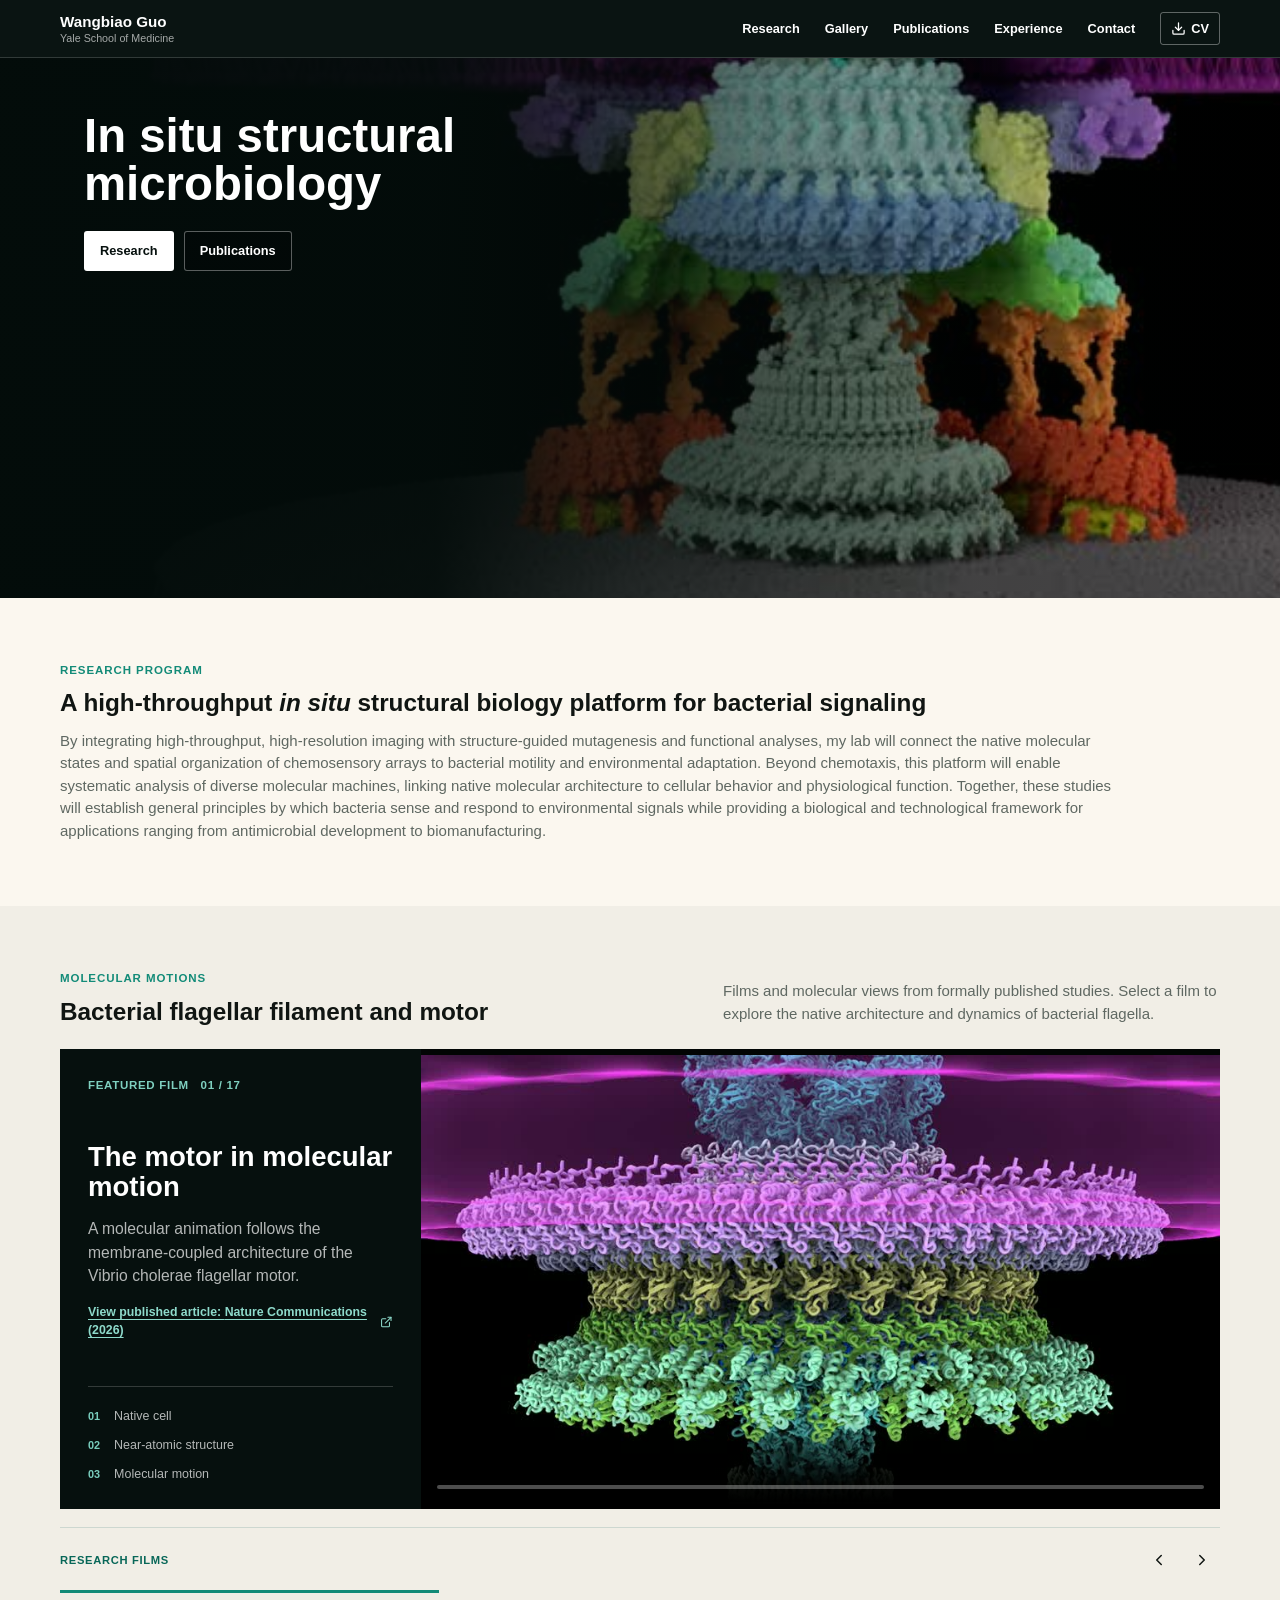
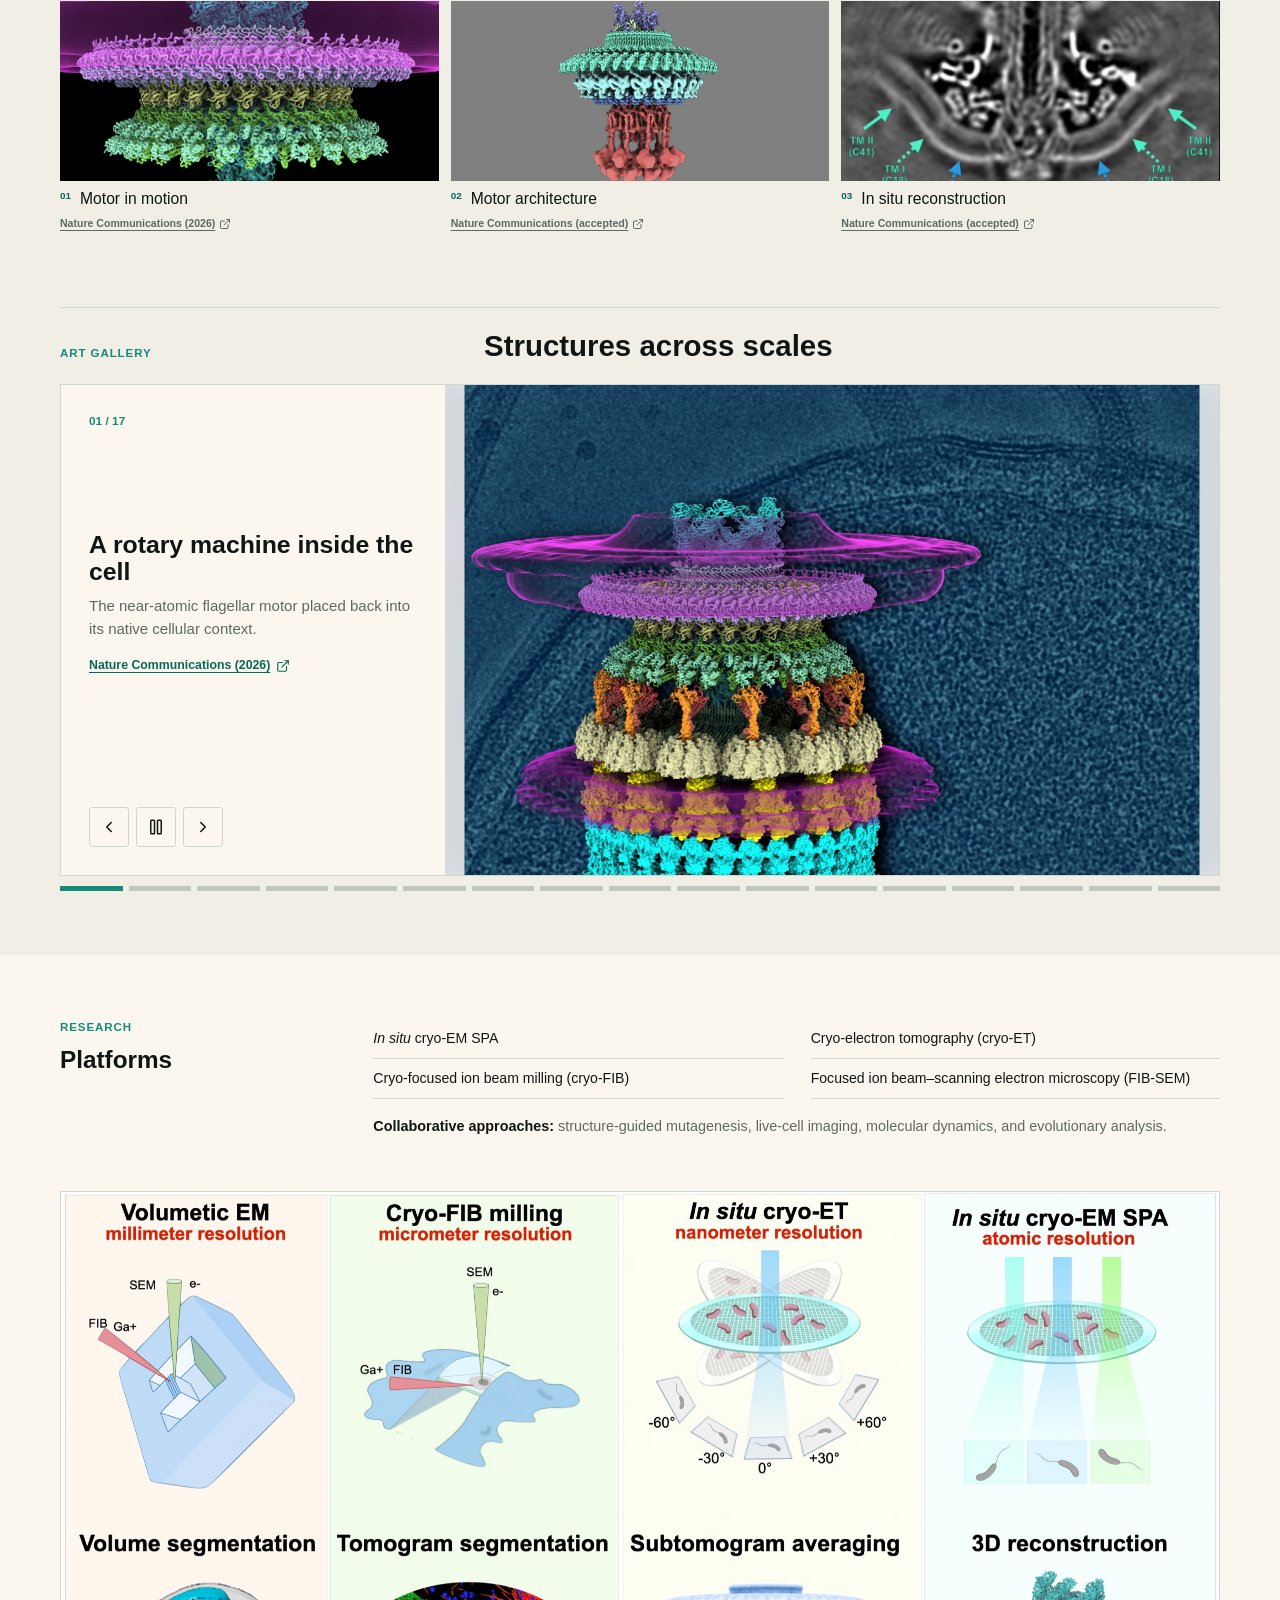
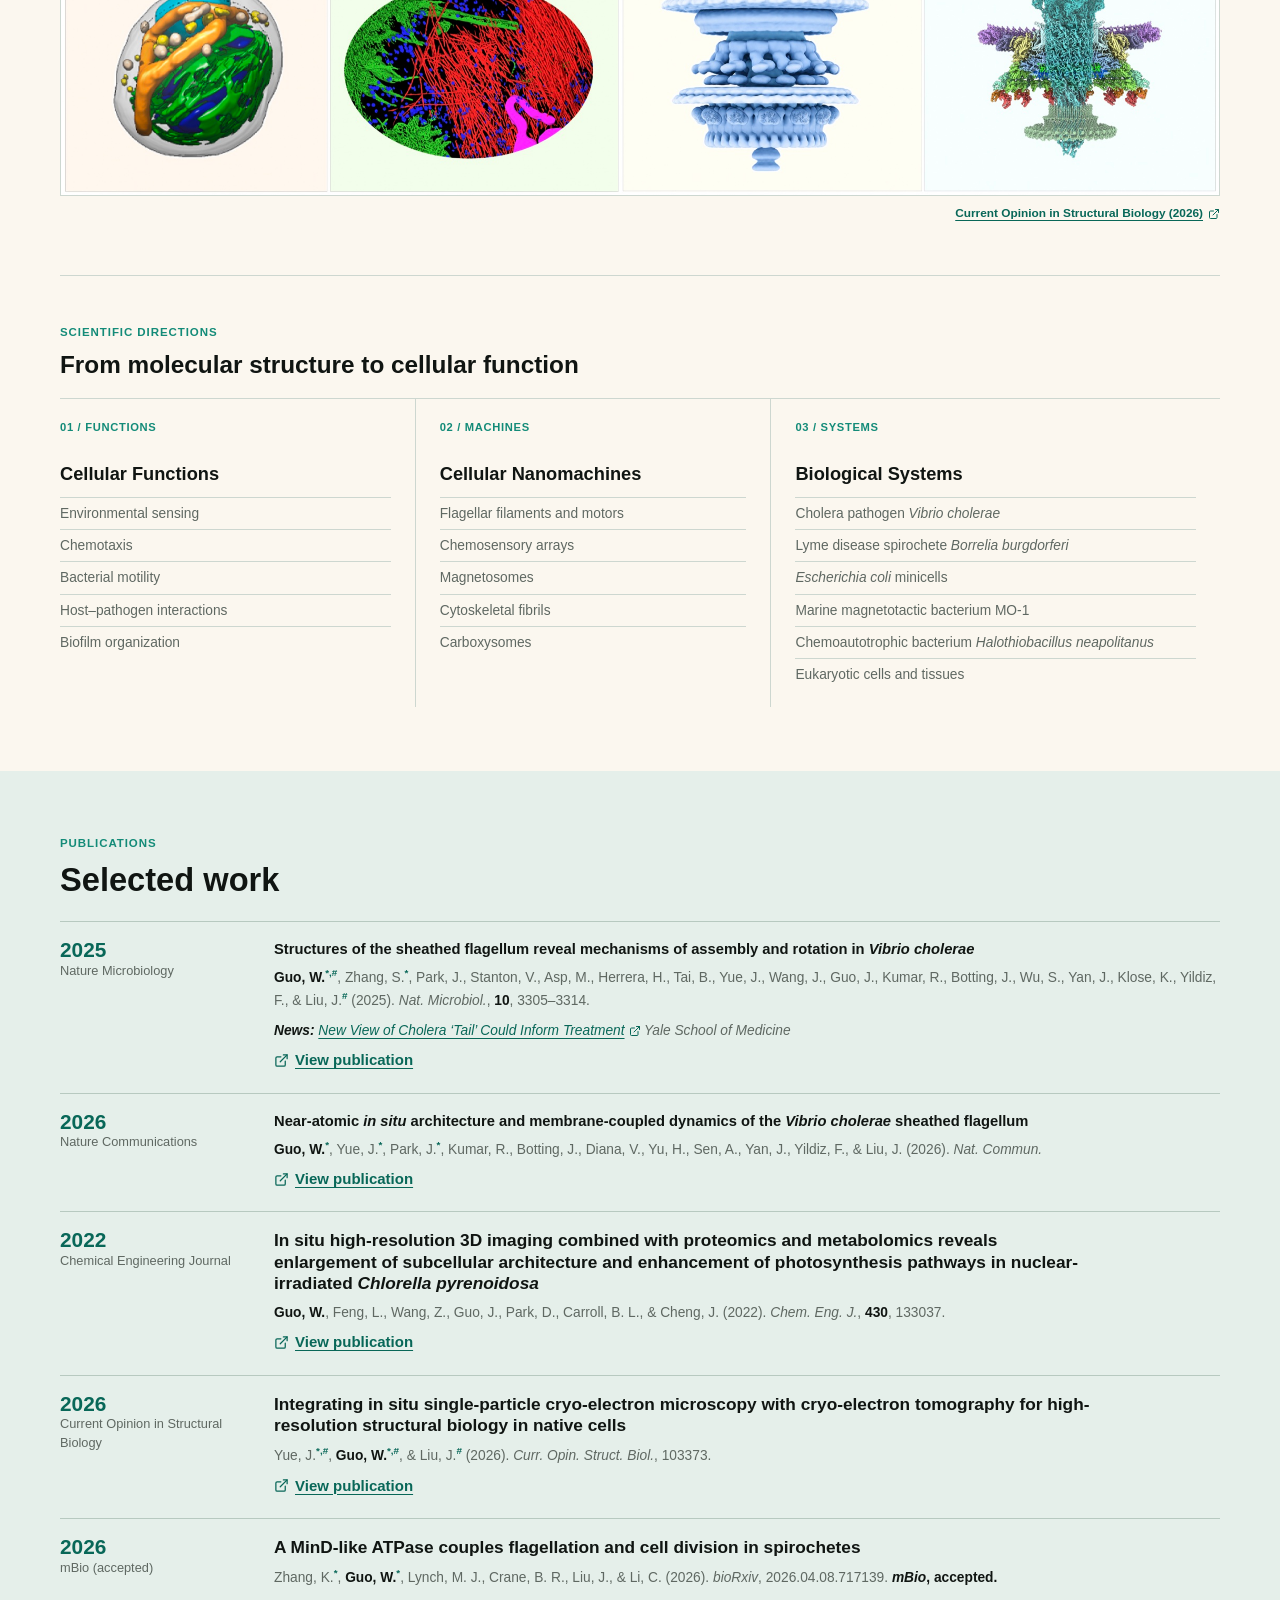
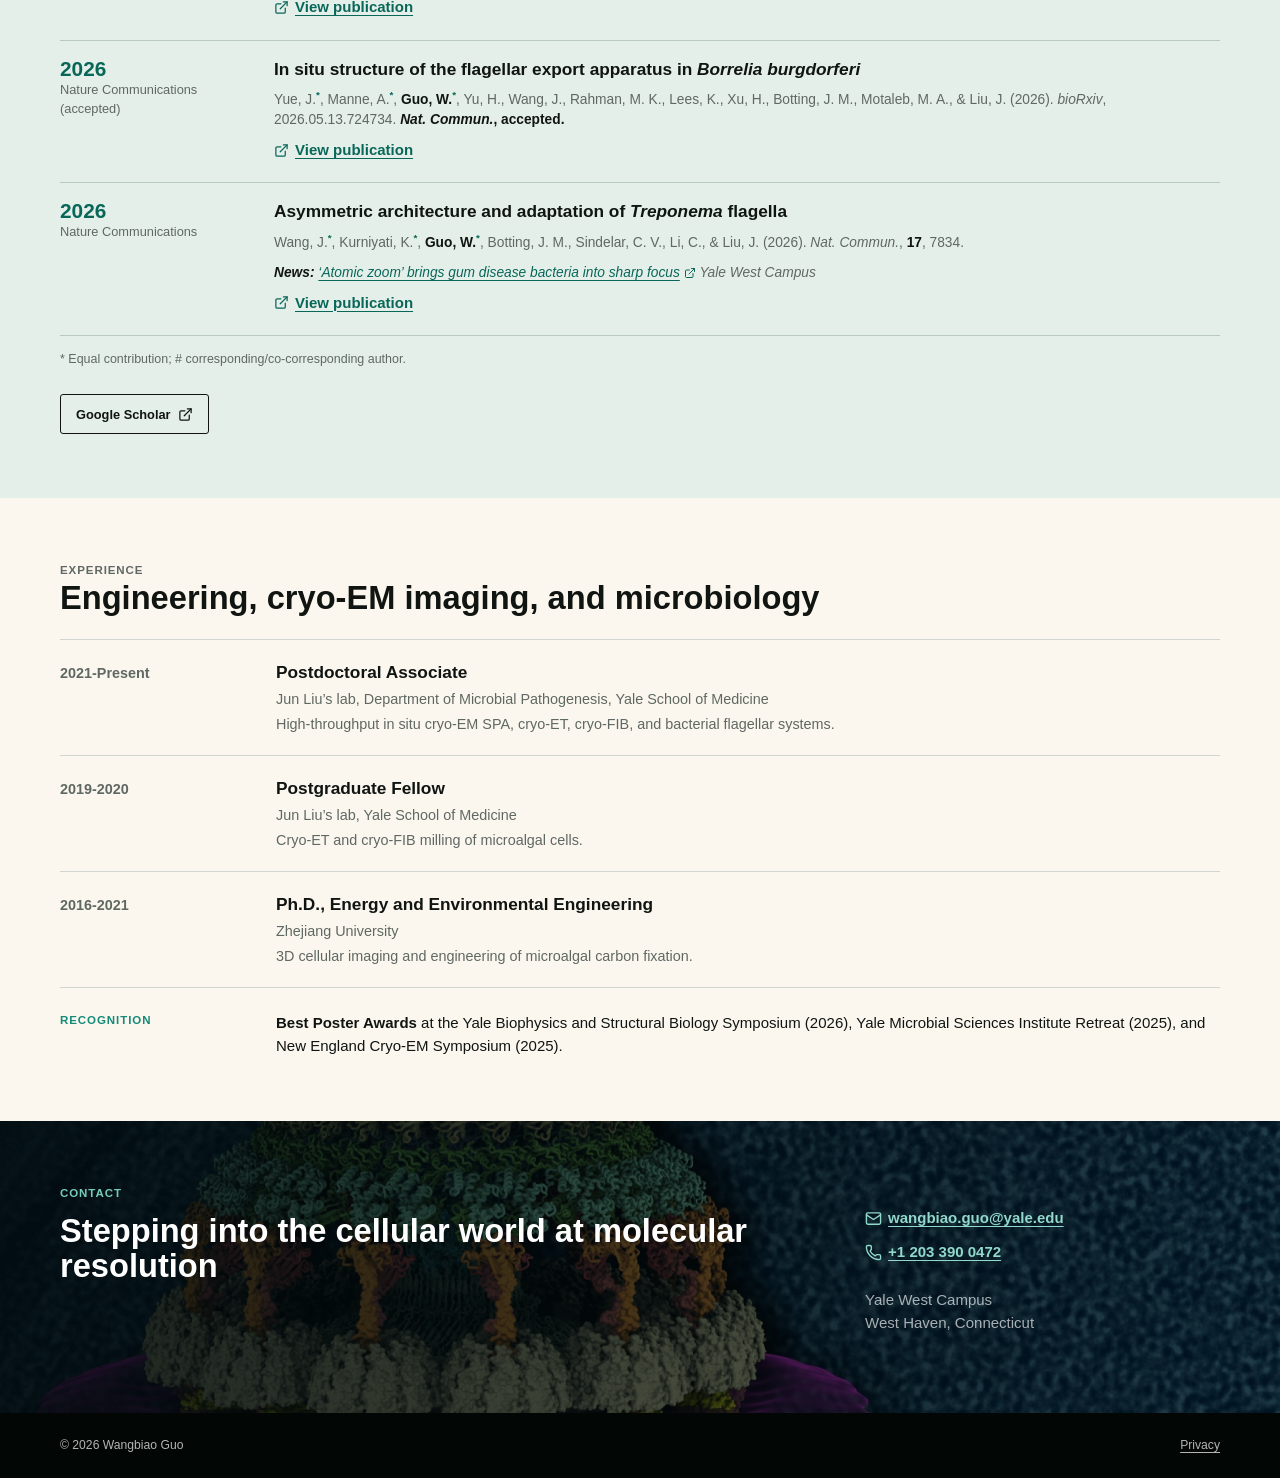
==== commit f44bf7bb: "Align research program text width" ====
--- a/index.html
+++ b/index.html
@@ -1,2 +1,2 @@
-<!DOCTYPE html><html lang="en"><head><meta charSet="utf-8"/><meta name="viewport" content="width=device-width, initial-scale=1"/><link rel="preload" as="image" href="/videos/vibrio-flaa-filament-poster.jpg"/><link rel="preload" as="image" href="/videos/vibrio-flab-filament-poster.jpg"/><link rel="preload" as="image" href="/videos/vibrio-sheathed-filament-poster.jpg"/><link rel="preload" as="image" href="/videos/treponema-flagellum-architecture-poster.jpg"/><link rel="preload" as="image" href="/videos/treponema-flagella-cell-poster.jpg"/><link rel="preload" as="image" href="/videos/chlorella-cell-map-poster.jpg"/><link rel="preload" as="image" href="/videos/chlorella-organelle-map-poster.jpg"/><link rel="preload" as="image" href="/videos/chlorella-tomogram-poster.jpg"/><link rel="preload" as="image" href="/videos/chlorella-architecture-poster.jpg"/><link rel="stylesheet" href="/_next/static/css/index.C0Pt91dW.css" data-rsc-css-href="/_next/static/css/index.C0Pt91dW.css" data-precedence="vite-rsc/importer-resources"/><link rel="modulepreload" fetchPriority="low" href="/_next/static/chunks/index-C0_R3Wra.js"/><script src="/_next/static/chunks/rolldown-runtime-C60lm6uB.js" type="module" async=""></script><script src="/_next/static/chunks/framework-D_rUT4EX.js" type="module" async=""></script><link rel="modulepreload" href="/_next/static/chunks/layout-segment-context-1faDj65-.js" crossorigin=""/><link rel="modulepreload" href="/_next/static/chunks/Icon-Bo9jbUr1.js" crossorigin=""/><link rel="modulepreload" href="/_next/static/chunks/art-gallery-CHY6bVfC.js" crossorigin=""/><link rel="modulepreload" href="/_next/static/chunks/createLucideIcon-CLApvFWr.js" crossorigin=""/><link rel="modulepreload" href="/_next/static/chunks/analytics-consent-hNktCfe_.js" crossorigin=""/><title>Wangbiao (Seven) Guo | In Situ Structural Microbiology</title><meta name="description" content="Wangbiao (Seven) Guo studies bacterial nanomachines using high-throughput in situ cryo-EM and cryo-ET."/><script>Object.assign(((self[Symbol.for("vinext.navigationRuntime")]??={bootstrap:{routeManifest:null},functions:{}}).bootstrap.rsc??={rsc:[]}),{params:{},nav:{"pathname":"/","searchParams":[]}})</script><link rel="modulepreload" href="/_next/static/chunks/index-C0_R3Wra.js" />
-</head><body><a class="skip-link" href="#main">Skip to content</a><header class="site-header"><a class="wordmark" href="#top" data-track="home"><strong>Wangbiao Guo</strong><span>Yale School of Medicine</span></a><nav class="desktop-nav" aria-label="Primary navigation"><a href="#research">Research</a><a href="#gallery">Gallery</a><a href="#publications">Publications</a><a href="#experience">Experience</a><a href="#contact">Contact</a><a class="nav-cv" href="/Wangbiao_Guo_CV.pdf" download="" data-track="download-cv-nav"><svg xmlns="http://www.w3.org/2000/svg" width="15" height="15" viewBox="0 0 24 24" fill="none" stroke="currentColor" stroke-width="2" stroke-linecap="round" stroke-linejoin="round" class="lucide lucide-download" aria-hidden="true"><path d="M12 15V3"></path><path d="M21 15v4a2 2 0 0 1-2 2H5a2 2 0 0 1-2-2v-4"></path><path d="m7 10 5 5 5-5"></path></svg> CV</a></nav><details class="mobile-menu"><summary aria-label="Open navigation"><svg xmlns="http://www.w3.org/2000/svg" width="19" height="19" viewBox="0 0 24 24" fill="none" stroke="currentColor" stroke-width="2" stroke-linecap="round" stroke-linejoin="round" class="lucide lucide-menu" aria-hidden="true"><path d="M4 5h16"></path><path d="M4 12h16"></path><path d="M4 19h16"></path></svg></summary><nav aria-label="Mobile navigation"><a href="#research">Research</a><a href="#gallery">Gallery</a><a href="#publications">Publications</a><a href="#experience">Experience</a><a href="#contact">Contact</a><a class="nav-cv" href="/Wangbiao_Guo_CV.pdf" download="" data-track="download-cv-nav"><svg xmlns="http://www.w3.org/2000/svg" width="15" height="15" viewBox="0 0 24 24" fill="none" stroke="currentColor" stroke-width="2" stroke-linecap="round" stroke-linejoin="round" class="lucide lucide-download" aria-hidden="true"><path d="M12 15V3"></path><path d="M21 15v4a2 2 0 0 1-2 2H5a2 2 0 0 1-2-2v-4"></path><path d="m7 10 5 5 5-5"></path></svg> CV</a></nav></details></header><main id="main"><section id="top" class="hero"><div class="hero-movie" aria-hidden="true"><div class="hero-movie-frame"><video autoPlay="" loop="" muted="" playsInline="" preload="auto" poster="/videos/vibrio-flexion-poster.jpg" aria-label="Flexion of the Vibrio cholerae sheathed flagellum"><source src="/videos/vibrio-flexion-5-10.mp4" type="video/mp4"/></video></div></div><div class="hero-inner"><div class="hero-main"><div class="hero-copy"><h1>In situ structural<br/>microbiology</h1><div class="intro-actions"><a class="button button-light" href="#research" data-track="explore-research">Research</a><a class="button button-ghost" href="#publications" data-track="hero-publications">Publications</a></div></div></div></div></section><section id="research" class="section research-section research-program-section"><div class="feature-row"><div class="feature-copy"><p class="section-kicker">Research program</p><h2>A high-throughput <em>in situ</em> structural biology platform for bacterial signaling</h2><p>By integrating high-throughput, high-resolution imaging with structure-guided mutagenesis and functional analyses, my lab will connect the native molecular states and spatial organization of chemosensory arrays to bacterial motility and environmental adaptation. Beyond chemotaxis, this platform will enable systematic analysis of diverse molecular machines, linking native molecular architecture to cellular behavior and physiological function. Together, these studies will establish general principles by which bacteria sense and respond to environmental signals while providing a biological and technological framework for applications ranging from antimicrobial development to biomanufacturing.</p></div></div></section><section id="gallery" class="gallery-section" aria-labelledby="gallery-title"><div class="gallery-heading"><div><p class="section-kicker">Molecular motions</p><h2 id="gallery-title">Bacterial flagellar filament and motor</h2></div><p>Films and molecular views from formally published studies. Select a film to explore the native architecture and dynamics of bacterial flagella.</p></div><div class="film-stage"><div class="film-copy" aria-live="polite"><p class="film-count">Featured film   <!-- -->01<!-- --> <!-- -->/ <!-- -->17</p><div><h3>The motor in molecular motion</h3><p>A molecular animation follows the membrane-coupled architecture of the Vibrio cholerae flagellar motor.</p><a class="gallery-source" href="https://doi.org/10.1038/s41467-026-75593-6" target="_blank" rel="noreferrer" data-track="featured-film-source-1">View published article: <!-- -->Nature Communications (2026)<svg xmlns="http://www.w3.org/2000/svg" width="14" height="14" viewBox="0 0 24 24" fill="none" stroke="currentColor" stroke-width="2" stroke-linecap="round" stroke-linejoin="round" class="lucide lucide-external-link" aria-hidden="true"><path d="M15 3h6v6"></path><path d="M10 14 21 3"></path><path d="M18 13v6a2 2 0 0 1-2 2H5a2 2 0 0 1-2-2V8a2 2 0 0 1 2-2h6"></path></svg></a></div><div class="film-notes" aria-label="Featured film details"><span><strong>01</strong> Native cell</span><span><strong>02</strong> Near-atomic structure</span><span><strong>03</strong> Molecular motion</span></div></div><div class="film-media"><video autoPlay="" muted="" loop="" controls="" playsInline="" preload="metadata" poster="/videos/motor-assembly-animation-poster.jpg" data-track="featured-film-1"><source src="/videos/motor-assembly-animation.mp4" type="video/mp4"/>Your browser does not support embedded video.</video></div></div><div class="film-strip-wrap"><div class="film-strip-heading"><p>Research films</p><div class="film-strip-controls"><button type="button" aria-label="Scroll to previous films" title="Previous films"><svg xmlns="http://www.w3.org/2000/svg" width="24" height="24" viewBox="0 0 24 24" fill="none" stroke="currentColor" stroke-width="2" stroke-linecap="round" stroke-linejoin="round" class="lucide lucide-chevron-left" aria-hidden="true"><path d="m15 18-6-6 6-6"></path></svg></button><button type="button" aria-label="Scroll to next films" title="Next films"><svg xmlns="http://www.w3.org/2000/svg" width="24" height="24" viewBox="0 0 24 24" fill="none" stroke="currentColor" stroke-width="2" stroke-linecap="round" stroke-linejoin="round" class="lucide lucide-chevron-right" aria-hidden="true"><path d="m9 18 6-6-6-6"></path></svg></button></div></div><div class="film-strip" role="region" aria-label="Additional research films" tabindex="0"><article class="film-choice is-active"><button type="button" aria-label="Show film: The motor in molecular motion" aria-pressed="true" data-track="choose-film-1"><img src="/videos/motor-assembly-animation-poster.jpg" alt="" width="320" height="180"/><span><small>01</small>Motor in motion</span></button><a href="https://doi.org/10.1038/s41467-026-75593-6" target="_blank" rel="noreferrer" data-track="film-thumbnail-source-1">Nature Communications (2026)<svg xmlns="http://www.w3.org/2000/svg" width="12" height="12" viewBox="0 0 24 24" fill="none" stroke="currentColor" stroke-width="2" stroke-linecap="round" stroke-linejoin="round" class="lucide lucide-external-link" aria-hidden="true"><path d="M15 3h6v6"></path><path d="M10 14 21 3"></path><path d="M18 13v6a2 2 0 0 1-2 2H5a2 2 0 0 1-2-2V8a2 2 0 0 1 2-2h6"></path></svg></a></article><article class="film-choice"><button type="button" aria-label="Show film: A motor built inside an intact cell" aria-pressed="false" data-track="choose-film-2"><img src="/videos/vibrio-motor-complete-poster.jpg" alt="" width="320" height="180"/><span><small>02</small>Motor architecture</span></button><a href="https://doi.org/10.64898/2026.05.13.724734" target="_blank" rel="noreferrer" data-track="film-thumbnail-source-2">Nature Communications (accepted)<svg xmlns="http://www.w3.org/2000/svg" width="12" height="12" viewBox="0 0 24 24" fill="none" stroke="currentColor" stroke-width="2" stroke-linecap="round" stroke-linejoin="round" class="lucide lucide-external-link" aria-hidden="true"><path d="M15 3h6v6"></path><path d="M10 14 21 3"></path><path d="M18 13v6a2 2 0 0 1-2 2H5a2 2 0 0 1-2-2V8a2 2 0 0 1 2-2h6"></path></svg></a></article><article class="film-choice"><button type="button" aria-label="Show film: From an in situ map to molecular structure" aria-pressed="false" data-track="choose-film-3"><img src="/videos/vibrio-motor-native-poster.jpg" alt="" width="320" height="180"/><span><small>03</small>In situ reconstruction</span></button><a href="https://doi.org/10.64898/2026.05.13.724734" target="_blank" rel="noreferrer" data-track="film-thumbnail-source-3">Nature Communications (accepted)<svg xmlns="http://www.w3.org/2000/svg" width="12" height="12" viewBox="0 0 24 24" fill="none" stroke="currentColor" stroke-width="2" stroke-linecap="round" stroke-linejoin="round" class="lucide lucide-external-link" aria-hidden="true"><path d="M15 3h6v6"></path><path d="M10 14 21 3"></path><path d="M18 13v6a2 2 0 0 1-2 2H5a2 2 0 0 1-2-2V8a2 2 0 0 1 2-2h6"></path></svg></a></article><article class="film-choice"><button type="button" aria-label="Show film: Disassembly of a native motor" aria-pressed="false" data-track="choose-film-4"><img src="/videos/motor-disassembly-poster.jpg" alt="" width="320" height="180"/><span><small>04</small>Motor disassembly</span></button><a href="https://doi.org/10.1038/s41467-026-75593-6" target="_blank" rel="noreferrer" data-track="film-thumbnail-source-4">Nature Communications (2026)<svg xmlns="http://www.w3.org/2000/svg" width="12" height="12" viewBox="0 0 24 24" fill="none" stroke="currentColor" stroke-width="2" stroke-linecap="round" stroke-linejoin="round" class="lucide lucide-external-link" aria-hidden="true"><path d="M15 3h6v6"></path><path d="M10 14 21 3"></path><path d="M18 13v6a2 2 0 0 1-2 2H5a2 2 0 0 1-2-2V8a2 2 0 0 1 2-2h6"></path></svg></a></article><article class="film-choice"><button type="button" aria-label="Show film: A guided view of the flagellar motor" aria-pressed="false" data-track="choose-film-5"><img src="/videos/motor-explainer-poster.jpg" alt="" width="320" height="180"/><span><small>05</small>Motor explainer</span></button><a href="https://doi.org/10.1038/s41467-026-75593-6" target="_blank" rel="noreferrer" data-track="film-thumbnail-source-5">Nature Communications (2026)<svg xmlns="http://www.w3.org/2000/svg" width="12" height="12" viewBox="0 0 24 24" fill="none" stroke="currentColor" stroke-width="2" stroke-linecap="round" stroke-linejoin="round" class="lucide lucide-external-link" aria-hidden="true"><path d="M15 3h6v6"></path><path d="M10 14 21 3"></path><path d="M18 13v6a2 2 0 0 1-2 2H5a2 2 0 0 1-2-2V8a2 2 0 0 1 2-2h6"></path></svg></a></article><article class="film-choice"><button type="button" aria-label="Show film: From cell envelope to molecular machine" aria-pressed="false" data-track="choose-film-6"><img src="/videos/motor-vertical-poster.jpg" alt="" width="320" height="180"/><span><small>06</small>Cell-to-molecule view</span></button><a href="https://doi.org/10.1038/s41467-026-75593-6" target="_blank" rel="noreferrer" data-track="film-thumbnail-source-6">Nature Communications (2026)<svg xmlns="http://www.w3.org/2000/svg" width="12" height="12" viewBox="0 0 24 24" fill="none" stroke="currentColor" stroke-width="2" stroke-linecap="round" stroke-linejoin="round" class="lucide lucide-external-link" aria-hidden="true"><path d="M15 3h6v6"></path><path d="M10 14 21 3"></path><path d="M18 13v6a2 2 0 0 1-2 2H5a2 2 0 0 1-2-2V8a2 2 0 0 1 2-2h6"></path></svg></a></article><article class="film-choice"><button type="button" aria-label="Show film: Flexion of the sheathed flagellum" aria-pressed="false" data-track="choose-film-7"><img src="/videos/vibrio-flexion-poster.jpg" alt="" width="320" height="180"/><span><small>07</small>Flagellar flexion</span></button><a href="https://www.nature.com/articles/s41467-026-75593-6" target="_blank" rel="noreferrer" data-track="film-thumbnail-source-7">Nature Communications (2026)<svg xmlns="http://www.w3.org/2000/svg" width="12" height="12" viewBox="0 0 24 24" fill="none" stroke="currentColor" stroke-width="2" stroke-linecap="round" stroke-linejoin="round" class="lucide lucide-external-link" aria-hidden="true"><path d="M15 3h6v6"></path><path d="M10 14 21 3"></path><path d="M18 13v6a2 2 0 0 1-2 2H5a2 2 0 0 1-2-2V8a2 2 0 0 1 2-2h6"></path></svg></a></article><article class="film-choice"><button type="button" aria-label="Show film: Architecture of the FlaD filament" aria-pressed="false" data-track="choose-film-8"><img src="/videos/vibrio-flad-filament-poster.jpg" alt="" width="320" height="180"/><span><small>08</small>FlaD filament</span></button><a href="https://doi.org/10.1038/s41564-025-02161-x" target="_blank" rel="noreferrer" data-track="film-thumbnail-source-8">Nature Microbiology (2025)<svg xmlns="http://www.w3.org/2000/svg" width="12" height="12" viewBox="0 0 24 24" fill="none" stroke="currentColor" stroke-width="2" stroke-linecap="round" stroke-linejoin="round" class="lucide lucide-external-link" aria-hidden="true"><path d="M15 3h6v6"></path><path d="M10 14 21 3"></path><path d="M18 13v6a2 2 0 0 1-2 2H5a2 2 0 0 1-2-2V8a2 2 0 0 1 2-2h6"></path></svg></a></article><article class="film-choice"><button type="button" aria-label="Show film: Architecture of the FlaA filament" aria-pressed="false" data-track="choose-film-9"><img src="/videos/vibrio-flaa-filament-poster.jpg" alt="" width="320" height="180"/><span><small>09</small>FlaA filament</span></button><a href="https://doi.org/10.1038/s41564-025-02161-x" target="_blank" rel="noreferrer" data-track="film-thumbnail-source-9">Nature Microbiology (2025)<svg xmlns="http://www.w3.org/2000/svg" width="12" height="12" viewBox="0 0 24 24" fill="none" stroke="currentColor" stroke-width="2" stroke-linecap="round" stroke-linejoin="round" class="lucide lucide-external-link" aria-hidden="true"><path d="M15 3h6v6"></path><path d="M10 14 21 3"></path><path d="M18 13v6a2 2 0 0 1-2 2H5a2 2 0 0 1-2-2V8a2 2 0 0 1 2-2h6"></path></svg></a></article><article class="film-choice"><button type="button" aria-label="Show film: Architecture of the FlaB filament" aria-pressed="false" data-track="choose-film-10"><img src="/videos/vibrio-flab-filament-poster.jpg" alt="" width="320" height="180"/><span><small>10</small>FlaB filament</span></button><a href="https://doi.org/10.1038/s41564-025-02161-x" target="_blank" rel="noreferrer" data-track="film-thumbnail-source-10">Nature Microbiology (2025)<svg xmlns="http://www.w3.org/2000/svg" width="12" height="12" viewBox="0 0 24 24" fill="none" stroke="currentColor" stroke-width="2" stroke-linecap="round" stroke-linejoin="round" class="lucide lucide-external-link" aria-hidden="true"><path d="M15 3h6v6"></path><path d="M10 14 21 3"></path><path d="M18 13v6a2 2 0 0 1-2 2H5a2 2 0 0 1-2-2V8a2 2 0 0 1 2-2h6"></path></svg></a></article><article class="film-choice"><button type="button" aria-label="Show film: The sheathed filament across scales" aria-pressed="false" data-track="choose-film-11"><img src="/videos/vibrio-sheathed-filament-poster.jpg" alt="" width="320" height="180"/><span><small>11</small>Sheathed filament</span></button><a href="https://doi.org/10.1038/s41564-025-02161-x" target="_blank" rel="noreferrer" data-track="film-thumbnail-source-11">Nature Microbiology (2025)<svg xmlns="http://www.w3.org/2000/svg" width="12" height="12" viewBox="0 0 24 24" fill="none" stroke="currentColor" stroke-width="2" stroke-linecap="round" stroke-linejoin="round" class="lucide lucide-external-link" aria-hidden="true"><path d="M15 3h6v6"></path><path d="M10 14 21 3"></path><path d="M18 13v6a2 2 0 0 1-2 2H5a2 2 0 0 1-2-2V8a2 2 0 0 1 2-2h6"></path></svg></a></article><article class="film-choice"><button type="button" aria-label="Show film: Asymmetric architecture of Treponema flagella" aria-pressed="false" data-track="choose-film-12"><img src="/videos/treponema-flagellum-architecture-poster.jpg" alt="" width="320" height="180"/><span><small>12</small>Treponema architecture</span></button><a href="https://doi.org/10.1038/s41467-026-74267-7" target="_blank" rel="noreferrer" data-track="film-thumbnail-source-12">Nature Communications (2026)<svg xmlns="http://www.w3.org/2000/svg" width="12" height="12" viewBox="0 0 24 24" fill="none" stroke="currentColor" stroke-width="2" stroke-linecap="round" stroke-linejoin="round" class="lucide lucide-external-link" aria-hidden="true"><path d="M15 3h6v6"></path><path d="M10 14 21 3"></path><path d="M18 13v6a2 2 0 0 1-2 2H5a2 2 0 0 1-2-2V8a2 2 0 0 1 2-2h6"></path></svg></a></article><article class="film-choice"><button type="button" aria-label="Show film: Periplasmic flagella shape the whole cell" aria-pressed="false" data-track="choose-film-13"><img src="/videos/treponema-flagella-cell-poster.jpg" alt="" width="320" height="180"/><span><small>13</small>Flagella in the cell</span></button><a href="https://doi.org/10.1038/s41467-026-74267-7" target="_blank" rel="noreferrer" data-track="film-thumbnail-source-13">Nature Communications (2026)<svg xmlns="http://www.w3.org/2000/svg" width="12" height="12" viewBox="0 0 24 24" fill="none" stroke="currentColor" stroke-width="2" stroke-linecap="round" stroke-linejoin="round" class="lucide lucide-external-link" aria-hidden="true"><path d="M15 3h6v6"></path><path d="M10 14 21 3"></path><path d="M18 13v6a2 2 0 0 1-2 2H5a2 2 0 0 1-2-2V8a2 2 0 0 1 2-2h6"></path></svg></a></article><article class="film-choice"><button type="button" aria-label="Show film: Inside a Chlorella cell" aria-pressed="false" data-track="choose-film-14"><img src="/videos/chlorella-cell-map-poster.jpg" alt="" width="320" height="180"/><span><small>14</small>Chlorella cell map</span></button><a href="https://doi.org/10.1016/j.cej.2021.133037" target="_blank" rel="noreferrer" data-track="film-thumbnail-source-14">Chemical Engineering Journal (2022)<svg xmlns="http://www.w3.org/2000/svg" width="12" height="12" viewBox="0 0 24 24" fill="none" stroke="currentColor" stroke-width="2" stroke-linecap="round" stroke-linejoin="round" class="lucide lucide-external-link" aria-hidden="true"><path d="M15 3h6v6"></path><path d="M10 14 21 3"></path><path d="M18 13v6a2 2 0 0 1-2 2H5a2 2 0 0 1-2-2V8a2 2 0 0 1 2-2h6"></path></svg></a></article><article class="film-choice"><button type="button" aria-label="Show film: An organelle map in three dimensions" aria-pressed="false" data-track="choose-film-15"><img src="/videos/chlorella-organelle-map-poster.jpg" alt="" width="320" height="180"/><span><small>15</small>Organelle map</span></button><a href="https://doi.org/10.1016/j.cej.2021.133037" target="_blank" rel="noreferrer" data-track="film-thumbnail-source-15">Chemical Engineering Journal (2022)<svg xmlns="http://www.w3.org/2000/svg" width="12" height="12" viewBox="0 0 24 24" fill="none" stroke="currentColor" stroke-width="2" stroke-linecap="round" stroke-linejoin="round" class="lucide lucide-external-link" aria-hidden="true"><path d="M15 3h6v6"></path><path d="M10 14 21 3"></path><path d="M18 13v6a2 2 0 0 1-2 2H5a2 2 0 0 1-2-2V8a2 2 0 0 1 2-2h6"></path></svg></a></article><article class="film-choice"><button type="button" aria-label="Show film: Tracing membranes through a cell" aria-pressed="false" data-track="choose-film-16"><img src="/videos/chlorella-tomogram-poster.jpg" alt="" width="320" height="180"/><span><small>16</small>Cellular tomogram</span></button><a href="https://doi.org/10.1016/j.cej.2021.133037" target="_blank" rel="noreferrer" data-track="film-thumbnail-source-16">Chemical Engineering Journal (2022)<svg xmlns="http://www.w3.org/2000/svg" width="12" height="12" viewBox="0 0 24 24" fill="none" stroke="currentColor" stroke-width="2" stroke-linecap="round" stroke-linejoin="round" class="lucide lucide-external-link" aria-hidden="true"><path d="M15 3h6v6"></path><path d="M10 14 21 3"></path><path d="M18 13v6a2 2 0 0 1-2 2H5a2 2 0 0 1-2-2V8a2 2 0 0 1 2-2h6"></path></svg></a></article><article class="film-choice"><button type="button" aria-label="Show film: Reconstructing cellular architecture" aria-pressed="false" data-track="choose-film-17"><img src="/videos/chlorella-architecture-poster.jpg" alt="" width="320" height="180"/><span><small>17</small>3D architecture</span></button><a href="https://doi.org/10.1016/j.cej.2021.133037" target="_blank" rel="noreferrer" data-track="film-thumbnail-source-17">Chemical Engineering Journal (2022)<svg xmlns="http://www.w3.org/2000/svg" width="12" height="12" viewBox="0 0 24 24" fill="none" stroke="currentColor" stroke-width="2" stroke-linecap="round" stroke-linejoin="round" class="lucide lucide-external-link" aria-hidden="true"><path d="M15 3h6v6"></path><path d="M10 14 21 3"></path><path d="M18 13v6a2 2 0 0 1-2 2H5a2 2 0 0 1-2-2V8a2 2 0 0 1 2-2h6"></path></svg></a></article></div></div><div class="visual-archive-heading"><p class="section-kicker">Art gallery</p><h3>Structures across scales</h3></div><div class="gallery-stage is-playing" aria-live="polite"><div class="gallery-caption"><p class="gallery-count">01<!-- --> /<!-- --> <!-- -->17</p><div><h3>A rotary machine inside the cell</h3><p>The near-atomic flagellar motor placed back into its native cellular context.</p><a class="gallery-source" href="https://doi.org/10.1038/s41467-026-75593-6" target="_blank" rel="noreferrer" data-track="gallery-source-caption-1">Nature Communications (2026)<svg xmlns="http://www.w3.org/2000/svg" width="14" height="14" viewBox="0 0 24 24" fill="none" stroke="currentColor" stroke-width="2" stroke-linecap="round" stroke-linejoin="round" class="lucide lucide-external-link" aria-hidden="true"><path d="M15 3h6v6"></path><path d="M10 14 21 3"></path><path d="M18 13v6a2 2 0 0 1-2 2H5a2 2 0 0 1-2-2V8a2 2 0 0 1 2-2h6"></path></svg></a></div><div class="gallery-controls"><button type="button" aria-label="Previous artwork" title="Previous artwork" data-track="gallery-previous"><svg xmlns="http://www.w3.org/2000/svg" width="24" height="24" viewBox="0 0 24 24" fill="none" stroke="currentColor" stroke-width="2" stroke-linecap="round" stroke-linejoin="round" class="lucide lucide-chevron-left" aria-hidden="true"><path d="m15 18-6-6 6-6"></path></svg></button><button type="button" aria-label="Pause gallery" title="Pause gallery" data-track="gallery-pause"><svg xmlns="http://www.w3.org/2000/svg" width="24" height="24" viewBox="0 0 24 24" fill="none" stroke="currentColor" stroke-width="2" stroke-linecap="round" stroke-linejoin="round" class="lucide lucide-pause" aria-hidden="true"><rect x="14" y="3" width="5" height="18" rx="1"></rect><rect x="5" y="3" width="5" height="18" rx="1"></rect></svg></button><button type="button" aria-label="Next artwork" title="Next artwork" data-track="gallery-next"><svg xmlns="http://www.w3.org/2000/svg" width="24" height="24" viewBox="0 0 24 24" fill="none" stroke="currentColor" stroke-width="2" stroke-linecap="round" stroke-linejoin="round" class="lucide lucide-chevron-right" aria-hidden="true"><path d="m9 18 6-6-6-6"></path></svg></button></div></div><div class="gallery-images"><figure class="gallery-slide is-active" aria-hidden="false"><a class="gallery-art-link" href="https://doi.org/10.1038/s41467-026-75593-6" target="_blank" rel="noreferrer" aria-label="View source article for A rotary machine inside the cell" data-track="gallery-source-image-1" tabindex="0"><img src="/gallery/motor-native.jpeg" alt="" class="gallery-backdrop" aria-hidden="true" loading="lazy" decoding="async" width="1200" height="700"/><img src="/gallery/motor-native.jpeg" alt="Molecular model of the Vibrio cholerae flagellar motor shown within an in situ cryo-EM image." class="gallery-foreground" loading="lazy" decoding="async" width="1200" height="700"/></a></figure><figure class="gallery-slide" aria-hidden="true"><a class="gallery-art-link" href="https://doi.org/10.1016/j.sbi.2026.103373" target="_blank" rel="noreferrer" aria-label="View source article for Two views, one cellular structure" data-track="gallery-source-image-2" tabindex="-1"><img src="/gallery/in-situ-platform.jpg" alt="" class="gallery-backdrop" aria-hidden="true" loading="lazy" decoding="async" width="1200" height="700"/><img src="/gallery/in-situ-platform.jpg" alt="Overview of an integrated in situ single-particle cryo-EM and cryo-electron tomography workflow." class="gallery-foreground" loading="lazy" decoding="async" width="1200" height="700"/></a></figure><figure class="gallery-slide" aria-hidden="true"><a class="gallery-art-link" href="https://doi.org/10.1038/s41564-025-02161-x" target="_blank" rel="noreferrer" aria-label="View source article for From a swimming cell to its molecular engine" data-track="gallery-source-image-3" tabindex="-1"><img src="/gallery/flagellum-cell.jpeg" alt="" class="gallery-backdrop" aria-hidden="true" loading="lazy" decoding="async" width="1200" height="700"/><img src="/gallery/flagellum-cell.jpeg" alt="Visualization of a Vibrio cholerae cell and its membrane-sheathed flagellum at cellular and molecular scales." class="gallery-foreground" loading="lazy" decoding="async" width="1200" height="700"/></a></figure><figure class="gallery-slide" aria-hidden="true"><a class="gallery-art-link" href="https://doi.org/10.1038/s41564-025-02161-x" target="_blank" rel="noreferrer" aria-label="View source article for Building the export apparatus" data-track="gallery-source-image-4" tabindex="-1"><img src="/gallery/export-platform.jpg" alt="" class="gallery-backdrop" aria-hidden="true" loading="lazy" decoding="async" width="1200" height="700"/><img src="/gallery/export-platform.jpg" alt="Model for assembly of the Vibrio cholerae flagellar export apparatus and MS-ring with membrane remodeling." class="gallery-foreground" loading="lazy" decoding="async" width="1200" height="700"/></a></figure><figure class="gallery-slide" aria-hidden="true"><a class="gallery-art-link" href="https://doi.org/10.1038/s41467-026-75593-6" target="_blank" rel="noreferrer" aria-label="View source article for Assembly and disassembly in native membranes" data-track="gallery-source-image-5" tabindex="-1"><img src="/gallery/motor-states.jpeg" alt="" class="gallery-backdrop" aria-hidden="true" loading="lazy" decoding="async" width="1200" height="700"/><img src="/gallery/motor-states.jpeg" alt="Molecular structures of the assembled and disassembled Vibrio cholerae flagellar motor." class="gallery-foreground focus-top" loading="lazy" decoding="async" width="1200" height="700"/></a></figure><figure class="gallery-slide" aria-hidden="true"><a class="gallery-art-link" href="https://doi.org/10.1038/s41467-026-75593-6" target="_blank" rel="noreferrer" aria-label="View source article for The membrane-coupled H-ring" data-track="gallery-source-image-6" tabindex="-1"><img src="/gallery/hring-architecture.jpeg" alt="" class="gallery-backdrop" aria-hidden="true" loading="lazy" decoding="async" width="1200" height="700"/><img src="/gallery/hring-architecture.jpeg" alt="Near-atomic architecture and protein interactions within the Vibrio cholerae flagellar H-ring." class="gallery-foreground focus-top" loading="lazy" decoding="async" width="1200" height="700"/></a></figure><figure class="gallery-slide" aria-hidden="true"><a class="gallery-art-link" href="https://doi.org/10.1038/s41467-026-75593-6" target="_blank" rel="noreferrer" aria-label="View source article for A nanomachine built step by step" data-track="gallery-source-image-7" tabindex="-1"><img src="/gallery/assembly-pathway.jpeg" alt="" class="gallery-backdrop" aria-hidden="true" loading="lazy" decoding="async" width="1200" height="700"/><img src="/gallery/assembly-pathway.jpeg" alt="In situ structural pathway for assembly and disassembly of the Vibrio cholerae sheathed flagellar motor." class="gallery-foreground focus-top" loading="lazy" decoding="async" width="1200" height="700"/></a></figure><figure class="gallery-slide" aria-hidden="true"><a class="gallery-art-link" href="https://doi.org/10.1038/s41467-026-75593-6" target="_blank" rel="noreferrer" aria-label="View source article for Membrane-coupled rotation" data-track="gallery-source-image-8" tabindex="-1"><img src="/gallery/rotation-mechanism.jpeg" alt="" class="gallery-backdrop" aria-hidden="true" loading="lazy" decoding="async" width="1200" height="700"/><img src="/gallery/rotation-mechanism.jpeg" alt="Molecular models explaining rotation and membrane coupling of the Vibrio cholerae flagellar motor." class="gallery-foreground focus-top" loading="lazy" decoding="async" width="1200" height="700"/></a></figure><figure class="gallery-slide" aria-hidden="true"><a class="gallery-art-link" href="https://doi.org/10.1038/s41564-025-02161-x" target="_blank" rel="noreferrer" aria-label="View source article for FlaD in its native sheath" data-track="gallery-source-image-9" tabindex="-1"><img src="/gallery/vibrio-flad-structure.jpg" alt="" class="gallery-backdrop" aria-hidden="true" loading="lazy" decoding="async" width="1200" height="700"/><img src="/gallery/vibrio-flad-structure.jpg" alt="Near-atomic structure and membrane context of the Vibrio cholerae FlaD flagellar filament." class="gallery-foreground focus-top" loading="lazy" decoding="async" width="1200" height="700"/></a></figure><figure class="gallery-slide" aria-hidden="true"><a class="gallery-art-link" href="https://doi.org/10.1038/s41564-025-02161-x" target="_blank" rel="noreferrer" aria-label="View source article for Specialized regions of one filament" data-track="gallery-source-image-10" tabindex="-1"><img src="/gallery/vibrio-flagellin-regions.jpg" alt="" class="gallery-backdrop" aria-hidden="true" loading="lazy" decoding="async" width="1200" height="700"/><img src="/gallery/vibrio-flagellin-regions.jpg" alt="Structural comparison of flagellins in different regions of the Vibrio cholerae sheathed filament." class="gallery-foreground" loading="lazy" decoding="async" width="1200" height="700"/></a></figure><figure class="gallery-slide" aria-hidden="true"><a class="gallery-art-link" href="https://doi.org/10.1038/s41564-025-02161-x" target="_blank" rel="noreferrer" aria-label="View source article for Molecular origins of filament curvature" data-track="gallery-source-image-11" tabindex="-1"><img src="/gallery/vibrio-filament-curvature.jpg" alt="" class="gallery-backdrop" aria-hidden="true" loading="lazy" decoding="async" width="1200" height="700"/><img src="/gallery/vibrio-filament-curvature.jpg" alt="In situ and molecular views of curvature in the Vibrio cholerae sheathed flagellar filament." class="gallery-foreground" loading="lazy" decoding="async" width="1200" height="700"/></a></figure><figure class="gallery-slide" aria-hidden="true"><a class="gallery-art-link" href="https://doi.org/10.1016/j.cej.2021.133037" target="_blank" rel="noreferrer" aria-label="View source article for A whole-cell map of Chlorella" data-track="gallery-source-image-12" tabindex="-1"><img src="/gallery/chlorella-cellular-map.jpg" alt="" class="gallery-backdrop" aria-hidden="true" loading="lazy" decoding="async" width="1200" height="700"/><img src="/gallery/chlorella-cellular-map.jpg" alt="FIB-SEM slices, segmentations, and three-dimensional reconstructions of wild-type and mutant Chlorella pyrenoidosa cells." class="gallery-foreground" loading="lazy" decoding="async" width="1200" height="700"/></a></figure><figure class="gallery-slide" aria-hidden="true"><a class="gallery-art-link" href="https://doi.org/10.1021/jacs.5c23283" target="_blank" rel="noreferrer" aria-label="View source article for A field of cellular lamellae" data-track="gallery-source-image-13" tabindex="-1"><img src="/gallery/cryo-fib-lamella-field.jpg" alt="" class="gallery-backdrop" aria-hidden="true" loading="lazy" decoding="async" width="1200" height="700"/><img src="/gallery/cryo-fib-lamella-field.jpg" alt="Wide-field cryogenic electron micrograph showing an array of cellular lamellae prepared by cryo-focused ion beam milling." class="gallery-foreground" loading="lazy" decoding="async" width="1200" height="700"/></a></figure><figure class="gallery-slide" aria-hidden="true"><a class="gallery-art-link" href="https://doi.org/10.1021/jacs.5c23283" target="_blank" rel="noreferrer" aria-label="View source article for Opening a window into a cancer cell" data-track="gallery-source-image-14" tabindex="-1"><img src="/gallery/cryo-fib-cancer-cell.jpg" alt="" class="gallery-backdrop" aria-hidden="true" loading="lazy" decoding="async" width="1200" height="700"/><img src="/gallery/cryo-fib-cancer-cell.jpg" alt="Cryo-FIB milling views paired with a segmented cancer cell containing peptide assemblies, ribosomes, actin, and Golgi and endoplasmic reticulum membranes." class="gallery-foreground" loading="lazy" decoding="async" width="1200" height="700"/></a></figure><figure class="gallery-slide" aria-hidden="true"><a class="gallery-art-link" href="https://doi.org/10.1021/jacs.5c23283" target="_blank" rel="noreferrer" aria-label="View source article for Lamellae ready for tomography" data-track="gallery-source-image-15" tabindex="-1"><img src="/gallery/cryo-fib-lamella-array.jpg" alt="" class="gallery-backdrop" aria-hidden="true" loading="lazy" decoding="async" width="1200" height="700"/><img src="/gallery/cryo-fib-lamella-array.jpg" alt="Cryogenic electron micrograph of multiple cellular lamellae prepared across a grid." class="gallery-foreground" loading="lazy" decoding="async" width="1200" height="700"/></a></figure><figure class="gallery-slide" aria-hidden="true"><a class="gallery-art-link" href="https://doi.org/10.1038/s41564-025-02161-x" target="_blank" rel="noreferrer" aria-label="View source article for Sensing beside the flagellar pole" data-track="gallery-source-image-16" tabindex="-1"><img src="/gallery/vibrio-chemosensory-array.jpg" alt="" class="gallery-backdrop" aria-hidden="true" loading="lazy" decoding="async" width="1200" height="700"/><img src="/gallery/vibrio-chemosensory-array.jpg" alt="Cryo-electron tomogram of a Vibrio cholerae cell showing the flagellar motor, filament, cell envelope, and chemosensory arrays." class="gallery-foreground" loading="lazy" decoding="async" width="1200" height="700"/></a></figure><figure class="gallery-slide" aria-hidden="true"><a class="gallery-art-link" href="https://doi.org/10.1016/j.sbi.2026.103373" target="_blank" rel="noreferrer" aria-label="View source article for Preparing bacterial cells across scales" data-track="gallery-source-image-17" tabindex="-1"><img src="/gallery/bacteria-platinum-layer.jpg" alt="" class="gallery-backdrop" aria-hidden="true" loading="lazy" decoding="async" width="1200" height="700"/><img src="/gallery/bacteria-platinum-layer.jpg" alt="Cryogenic electron microscopy overview showing many bacterial cells beneath a protective platinum layer." class="gallery-foreground" loading="lazy" decoding="async" width="1200" height="700"/></a></figure></div></div><div class="gallery-dots" aria-label="Choose artwork"><button type="button" class="is-active" aria-label="Show artwork 1: A rotary machine inside the cell" aria-current="true" data-track="gallery-artwork-1"></button><button type="button" class="" aria-label="Show artwork 2: Two views, one cellular structure" data-track="gallery-artwork-2"></button><button type="button" class="" aria-label="Show artwork 3: From a swimming cell to its molecular engine" data-track="gallery-artwork-3"></button><button type="button" class="" aria-label="Show artwork 4: Building the export apparatus" data-track="gallery-artwork-4"></button><button type="button" class="" aria-label="Show artwork 5: Assembly and disassembly in native membranes" data-track="gallery-artwork-5"></button><button type="button" class="" aria-label="Show artwork 6: The membrane-coupled H-ring" data-track="gallery-artwork-6"></button><button type="button" class="" aria-label="Show artwork 7: A nanomachine built step by step" data-track="gallery-artwork-7"></button><button type="button" class="" aria-label="Show artwork 8: Membrane-coupled rotation" data-track="gallery-artwork-8"></button><button type="button" class="" aria-label="Show artwork 9: FlaD in its native sheath" data-track="gallery-artwork-9"></button><button type="button" class="" aria-label="Show artwork 10: Specialized regions of one filament" data-track="gallery-artwork-10"></button><button type="button" class="" aria-label="Show artwork 11: Molecular origins of filament curvature" data-track="gallery-artwork-11"></button><button type="button" class="" aria-label="Show artwork 12: A whole-cell map of Chlorella" data-track="gallery-artwork-12"></button><button type="button" class="" aria-label="Show artwork 13: A field of cellular lamellae" data-track="gallery-artwork-13"></button><button type="button" class="" aria-label="Show artwork 14: Opening a window into a cancer cell" data-track="gallery-artwork-14"></button><button type="button" class="" aria-label="Show artwork 15: Lamellae ready for tomography" data-track="gallery-artwork-15"></button><button type="button" class="" aria-label="Show artwork 16: Sensing beside the flagellar pole" data-track="gallery-artwork-16"></button><button type="button" class="" aria-label="Show artwork 17: Preparing bacterial cells across scales" data-track="gallery-artwork-17"></button></div></section><section class="section research-section research-details-section"><div class="platform-row"><div class="platform-heading"><p class="section-kicker">Research</p><h2>Platforms</h2></div><div><ul class="platform-list"><li><em>In situ</em> cryo-EM SPA</li><li>Cryo-electron tomography (cryo-ET)</li><li>Cryo-focused ion beam milling (cryo-FIB)</li><li>Focused ion beam–scanning electron microscopy (FIB-SEM)</li></ul><p class="collaborative-approaches"><strong>Collaborative approaches:</strong> structure-guided mutagenesis, live-cell imaging, molecular dynamics, and evolutionary analysis.</p></div><figure class="platform-visual"><a href="https://doi.org/10.1016/j.sbi.2026.103373" target="_blank" rel="noreferrer" aria-label="View the related Current Opinion in Structural Biology article" data-track="platform-image-source"><img src="/gallery/multiscale-imaging-platform.jpg" alt="Four complementary imaging platforms spanning volumetric electron microscopy, cryo-FIB milling, in situ cryo-electron tomography, and in situ cryo-EM single-particle analysis." loading="lazy" decoding="async" width="2200" height="1147"/></a><figcaption><a href="https://doi.org/10.1016/j.sbi.2026.103373" target="_blank" rel="noreferrer" data-track="platform-caption-source">Current Opinion in Structural Biology (2026)<svg xmlns="http://www.w3.org/2000/svg" width="12" height="12" viewBox="0 0 24 24" fill="none" stroke="currentColor" stroke-width="2" stroke-linecap="round" stroke-linejoin="round" class="lucide lucide-external-link" aria-hidden="true"><path d="M15 3h6v6"></path><path d="M10 14 21 3"></path><path d="M18 13v6a2 2 0 0 1-2 2H5a2 2 0 0 1-2-2V8a2 2 0 0 1 2-2h6"></path></svg></a></figcaption></figure></div><div class="program-heading platform-heading-style"><p class="section-kicker">Scientific directions</p><h2>From molecular structure to cellular function</h2></div><div class="research-grid"><article class="research-item"><p class="item-number">01 / Functions</p><h3>Cellular Functions</h3><ul class="direction-list"><li>Environmental sensing</li><li>Chemotaxis</li><li>Bacterial motility</li><li>Host–pathogen interactions</li><li>Biofilm organization</li></ul></article><article class="research-item"><p class="item-number">02 / Machines</p><h3>Cellular Nanomachines</h3><ul class="direction-list"><li>Flagellar filaments and motors</li><li>Chemosensory arrays</li><li>Magnetosomes</li><li>Cytoskeletal fibrils</li><li>Carboxysomes</li></ul></article><article class="research-item"><p class="item-number">03 / Systems</p><h3>Biological Systems</h3><ul class="direction-list"><li>Cholera pathogen <em>Vibrio cholerae</em></li><li>Lyme disease spirochete <em>Borrelia burgdorferi</em></li><li><em>Escherichia coli</em> minicells</li><li>Marine magnetotactic bacterium MO-1</li><li>Chemoautotrophic bacterium <em>Halothiobacillus neapolitanus</em></li><li>Eukaryotic cells and tissues</li></ul></article></div></section><section id="publications" class="section"><div class="section-heading narrow"><div><p class="section-kicker">Publications</p><h2>Selected work</h2></div></div><div class="publication-list"><article class="publication"><div class="publication-meta"><span>2025</span><span>Nature Microbiology</span></div><div><h3>Structures of the sheathed flagellum reveal mechanisms of assembly and rotation in <em>Vibrio cholerae</em></h3><p class="publication-citation"><strong>Guo, W.</strong><sup>*,#</sup>, Zhang, S.<sup>*</sup>, Park, J., Stanton, V., Asp, M., Herrera, H., Tai, B., Yue, J., Wang, J., Guo, J., Kumar, R., Botting, J., Wu, S., Yan, J., Klose, K., Yildiz, F., &amp; Liu, J.<sup>#</sup> (2025). <em>Nat. Microbiol.</em>, <strong>10</strong>, 3305–3314.</p><p class="publication-news"><strong>News:</strong> <a href="https://medicine.yale.edu/news-article/new-view-of-cholera-tail-could-inform-treatment/" rel="noreferrer" target="_blank" data-track="publication-news-sheathed-flagellum-assembly">New View of Cholera ‘Tail’ Could Inform Treatment<svg xmlns="http://www.w3.org/2000/svg" width="12" height="12" viewBox="0 0 24 24" fill="none" stroke="currentColor" stroke-width="2" stroke-linecap="round" stroke-linejoin="round" class="lucide lucide-external-link" aria-hidden="true"><path d="M15 3h6v6"></path><path d="M10 14 21 3"></path><path d="M18 13v6a2 2 0 0 1-2 2H5a2 2 0 0 1-2-2V8a2 2 0 0 1 2-2h6"></path></svg></a> <span>Yale School of Medicine</span></p><a class="text-link icon-link" href="https://doi.org/10.1038/s41564-025-02161-x" rel="noreferrer" target="_blank" data-track="publication-sheathed-flagellum-assembly"><svg xmlns="http://www.w3.org/2000/svg" width="15" height="15" viewBox="0 0 24 24" fill="none" stroke="currentColor" stroke-width="2" stroke-linecap="round" stroke-linejoin="round" class="lucide lucide-external-link" aria-hidden="true"><path d="M15 3h6v6"></path><path d="M10 14 21 3"></path><path d="M18 13v6a2 2 0 0 1-2 2H5a2 2 0 0 1-2-2V8a2 2 0 0 1 2-2h6"></path></svg> View publication</a></div></article><article class="publication"><div class="publication-meta"><span>2026</span><span>Nature Communications</span></div><div><h3>Near-atomic <em>in situ</em> architecture and membrane-coupled dynamics of the <em>Vibrio cholerae</em> sheathed flagellum</h3><p class="publication-citation"><strong>Guo, W.</strong><sup>*</sup>, Yue, J.<sup>*</sup>, Park, J.<sup>*</sup>, Kumar, R., Botting, J., Diana, V., Yu, H., Sen, A., Yan, J., Yildiz, F., &amp; Liu, J. (2026). <em>Nat. Commun.</em></p><a class="text-link icon-link" href="https://doi.org/10.1038/s41467-026-75593-6" rel="noreferrer" target="_blank" data-track="publication-near-atomic-sheathed-flagellum"><svg xmlns="http://www.w3.org/2000/svg" width="15" height="15" viewBox="0 0 24 24" fill="none" stroke="currentColor" stroke-width="2" stroke-linecap="round" stroke-linejoin="round" class="lucide lucide-external-link" aria-hidden="true"><path d="M15 3h6v6"></path><path d="M10 14 21 3"></path><path d="M18 13v6a2 2 0 0 1-2 2H5a2 2 0 0 1-2-2V8a2 2 0 0 1 2-2h6"></path></svg> View publication</a></div></article><article class="publication"><div class="publication-meta"><span>2022</span><span>Chemical Engineering Journal</span></div><div><h3>In situ high-resolution 3D imaging combined with proteomics and metabolomics reveals enlargement of subcellular architecture and enhancement of photosynthesis pathways in nuclear-irradiated<!-- --> <em>Chlorella pyrenoidosa</em></h3><p class="publication-citation"><strong>Guo, W.</strong>, Feng, L., Wang, Z., Guo, J., Park, D., Carroll, B. L., &amp; Cheng, J. (2022). <em>Chem. Eng. J.</em>,<!-- --> <strong>430</strong>, 133037.</p><a class="text-link icon-link" href="https://doi.org/10.1016/j.cej.2021.133037" rel="noreferrer" target="_blank" data-track="publication-chlorella-multiscale-imaging"><svg xmlns="http://www.w3.org/2000/svg" width="15" height="15" viewBox="0 0 24 24" fill="none" stroke="currentColor" stroke-width="2" stroke-linecap="round" stroke-linejoin="round" class="lucide lucide-external-link" aria-hidden="true"><path d="M15 3h6v6"></path><path d="M10 14 21 3"></path><path d="M18 13v6a2 2 0 0 1-2 2H5a2 2 0 0 1-2-2V8a2 2 0 0 1 2-2h6"></path></svg> View publication</a></div></article><article class="publication"><div class="publication-meta"><span>2026</span><span>Current Opinion in Structural Biology</span></div><div><h3>Integrating in situ single-particle cryo-electron microscopy with cryo-electron tomography for high-resolution structural biology in native cells</h3><p class="publication-citation">Yue, J.<sup>*,#</sup>, <strong>Guo, W.</strong><sup>*,#</sup>, &amp; Liu, J.<sup>#</sup> (2026). <em>Curr. Opin. Struct. Biol.</em>, 103373.</p><a class="text-link icon-link" href="https://doi.org/10.1016/j.sbi.2026.103373" rel="noreferrer" target="_blank" data-track="publication-spa-et-review"><svg xmlns="http://www.w3.org/2000/svg" width="15" height="15" viewBox="0 0 24 24" fill="none" stroke="currentColor" stroke-width="2" stroke-linecap="round" stroke-linejoin="round" class="lucide lucide-external-link" aria-hidden="true"><path d="M15 3h6v6"></path><path d="M10 14 21 3"></path><path d="M18 13v6a2 2 0 0 1-2 2H5a2 2 0 0 1-2-2V8a2 2 0 0 1 2-2h6"></path></svg> View publication</a></div></article><article class="publication"><div class="publication-meta"><span>2026</span><span>mBio (accepted)</span></div><div><h3>A MinD-like ATPase couples flagellation and cell division in spirochetes</h3><p class="publication-citation">Zhang, K.<sup>*</sup>, <strong>Guo, W.</strong><sup>*</sup>, Lynch, M. J., Crane, B. R., Liu, J., &amp; Li, C. (2026). <em>bioRxiv</em>, 2026.04.08.717139. <strong><em>mBio</em>, accepted.</strong></p><a class="text-link icon-link" href="https://doi.org/10.1101/2026.04.08.717139" rel="noreferrer" target="_blank" data-track="publication-mind-like-atpase"><svg xmlns="http://www.w3.org/2000/svg" width="15" height="15" viewBox="0 0 24 24" fill="none" stroke="currentColor" stroke-width="2" stroke-linecap="round" stroke-linejoin="round" class="lucide lucide-external-link" aria-hidden="true"><path d="M15 3h6v6"></path><path d="M10 14 21 3"></path><path d="M18 13v6a2 2 0 0 1-2 2H5a2 2 0 0 1-2-2V8a2 2 0 0 1 2-2h6"></path></svg> View publication</a></div></article><article class="publication"><div class="publication-meta"><span>2026</span><span>Nature Communications (accepted)</span></div><div><h3>In situ structure of the flagellar export apparatus in<!-- --> <em>Borrelia burgdorferi</em></h3><p class="publication-citation">Yue, J.<sup>*</sup>, Manne, A.<sup>*</sup>, <strong>Guo, W.</strong><sup>*</sup>, Yu, H., Wang, J., Rahman, M. K., Lees, K., Xu, H., Botting, J. M., Motaleb, M. A., &amp; Liu, J. (2026). <em>bioRxiv</em>, 2026.05.13.724734. <strong><em>Nat. Commun.</em>, accepted.</strong></p><a class="text-link icon-link" href="https://doi.org/10.64898/2026.05.13.724734" rel="noreferrer" target="_blank" data-track="publication-borrelia-export-apparatus"><svg xmlns="http://www.w3.org/2000/svg" width="15" height="15" viewBox="0 0 24 24" fill="none" stroke="currentColor" stroke-width="2" stroke-linecap="round" stroke-linejoin="round" class="lucide lucide-external-link" aria-hidden="true"><path d="M15 3h6v6"></path><path d="M10 14 21 3"></path><path d="M18 13v6a2 2 0 0 1-2 2H5a2 2 0 0 1-2-2V8a2 2 0 0 1 2-2h6"></path></svg> View publication</a></div></article><article class="publication"><div class="publication-meta"><span>2026</span><span>Nature Communications</span></div><div><h3>Asymmetric architecture and adaptation of <em>Treponema</em> flagella</h3><p class="publication-citation">Wang, J.<sup>*</sup>, Kurniyati, K.<sup>*</sup>,<!-- --> <strong>Guo, W.</strong><sup>*</sup>, Botting, J. M., Sindelar, C. V., Li, C., &amp; Liu, J. (2026). <em>Nat. Commun.</em>, <strong>17</strong>, 7834.</p><p class="publication-news"><strong>News:</strong> <a href="https://westcampus.yale.edu/news/2026-06-29-atomic-zoom-brings-gum-disease-bacteria-into-sharp-focus" rel="noreferrer" target="_blank" data-track="publication-news-treponema-flagella">‘Atomic zoom’ brings gum disease bacteria into sharp focus<svg xmlns="http://www.w3.org/2000/svg" width="12" height="12" viewBox="0 0 24 24" fill="none" stroke="currentColor" stroke-width="2" stroke-linecap="round" stroke-linejoin="round" class="lucide lucide-external-link" aria-hidden="true"><path d="M15 3h6v6"></path><path d="M10 14 21 3"></path><path d="M18 13v6a2 2 0 0 1-2 2H5a2 2 0 0 1-2-2V8a2 2 0 0 1 2-2h6"></path></svg></a> <span>Yale West Campus</span></p><a class="text-link icon-link" href="https://doi.org/10.1038/s41467-026-74267-7" rel="noreferrer" target="_blank" data-track="publication-treponema-flagella"><svg xmlns="http://www.w3.org/2000/svg" width="15" height="15" viewBox="0 0 24 24" fill="none" stroke="currentColor" stroke-width="2" stroke-linecap="round" stroke-linejoin="round" class="lucide lucide-external-link" aria-hidden="true"><path d="M15 3h6v6"></path><path d="M10 14 21 3"></path><path d="M18 13v6a2 2 0 0 1-2 2H5a2 2 0 0 1-2-2V8a2 2 0 0 1 2-2h6"></path></svg> View publication</a></div></article></div><p class="publication-note">* Equal contribution; # corresponding/co-corresponding author.</p><a class="button button-secondary" href="https://scholar.google.com/citations?user=TnK8JfYAAAAJ&amp;hl=en" rel="noreferrer" target="_blank" data-track="complete-publications">Google Scholar<!-- --> <svg xmlns="http://www.w3.org/2000/svg" width="15" height="15" viewBox="0 0 24 24" fill="none" stroke="currentColor" stroke-width="2" stroke-linecap="round" stroke-linejoin="round" class="lucide lucide-external-link" aria-hidden="true"><path d="M15 3h6v6"></path><path d="M10 14 21 3"></path><path d="M18 13v6a2 2 0 0 1-2 2H5a2 2 0 0 1-2-2V8a2 2 0 0 1 2-2h6"></path></svg></a></section><section id="experience" class="section experience-section"><div class="section-heading narrow"><p class="section-kicker">Experience</p><h2>Engineering, cryo-EM imaging, and microbiology</h2></div><div class="timeline"><article class="timeline-entry"><p class="timeline-date">2021-Present</p><div><h3>Postdoctoral Associate</h3><p>Jun Liu’s lab, Department of Microbial Pathogenesis, Yale School of Medicine</p><p>High-throughput in situ cryo-EM SPA, cryo-ET, cryo-FIB, and bacterial flagellar systems.</p></div></article><article class="timeline-entry"><p class="timeline-date">2019-2020</p><div><h3>Postgraduate Fellow</h3><p>Jun Liu’s lab, Yale School of Medicine</p><p>Cryo-ET and cryo-FIB milling of microalgal cells.</p></div></article><article class="timeline-entry"><p class="timeline-date">2016-2021</p><div><h3>Ph.D., Energy and Environmental Engineering</h3><p>Zhejiang University</p><p>3D cellular imaging and engineering of microalgal carbon fixation.</p></div></article></div><div class="recognition"><p class="section-kicker">Recognition</p><p><strong>Best Poster Awards</strong> at the Yale Biophysics and Structural Biology Symposium (2026), Yale Microbial Sciences Institute Retreat (2025), and New England Cryo-EM Symposium (2025).</p></div></section><section id="contact" class="section contact-section"><div><p class="section-kicker">Contact</p><h2>Stepping into the cellular world at molecular resolution</h2></div><div class="contact-details"><a class="icon-link" href="mailto:wangbiao.guo@yale.edu" data-track="email-contact"><svg xmlns="http://www.w3.org/2000/svg" width="17" height="17" viewBox="0 0 24 24" fill="none" stroke="currentColor" stroke-width="2" stroke-linecap="round" stroke-linejoin="round" class="lucide lucide-mail" aria-hidden="true"><path d="m22 7-8.991 5.727a2 2 0 0 1-2.009 0L2 7"></path><rect x="2" y="4" width="20" height="16" rx="2"></rect></svg> wangbiao.guo@yale.edu</a><a class="icon-link" href="tel:+12033900472" data-track="phone-contact"><svg xmlns="http://www.w3.org/2000/svg" width="17" height="17" viewBox="0 0 24 24" fill="none" stroke="currentColor" stroke-width="2" stroke-linecap="round" stroke-linejoin="round" class="lucide lucide-phone" aria-hidden="true"><path d="M13.832 16.568a1 1 0 0 0 1.213-.303l.355-.465A2 2 0 0 1 17 15h3a2 2 0 0 1 2 2v3a2 2 0 0 1-2 2A18 18 0 0 1 2 4a2 2 0 0 1 2-2h3a2 2 0 0 1 2 2v3a2 2 0 0 1-.8 1.6l-.468.351a1 1 0 0 0-.292 1.233 14 14 0 0 0 6.392 6.384"></path></svg> +1 203 390 0472</a><p>Yale West Campus<br/>West Haven, Connecticut</p></div></section></main><footer class="site-footer"><p>© <!-- -->2026<!-- --> Wangbiao Guo</p><div><a href="/privacy">Privacy</a></div></footer><script type="module" src="/_next/static/chunks/index-C0_R3Wra.js" id="_R_" async=""></script><script>((self[Symbol.for("vinext.navigationRuntime")]??={bootstrap:{routeManifest:null},functions:{}}).bootstrap.rsc??={rsc:[]}).rsc.push("0:{\"page:/\":\"$L1\",\"layout:/\":\"$L2\",\"route:/\":\"$L3\",\"__route\":\"route:/\",\"__interceptionContext\":null,\"__layoutIds\":[\"layout:/\"],\"__rootLayout\":\"/\",\"__bfcacheSegmentIdentities\":{\"layout:/\":\"[\\\"layout\\\",\\\"layout:/\\\",\\\"root-boundary:/\\\",\\\"\\\"]\",\"page:/\":\"[\\\"page\\\",\\\"page:/\\\",\\\"root-boundary:/\\\",\\\"\\\"]\"},\"__srcPage\":[\"page\"],\"__layoutFlags\":{\"layout:/\":\"s\"},\"__artifactCompatibility\":{\"schemaVersion\":1,\"graphVersion\":\"app-route-graph:1177fd80f83fa7b0\",\"deploymentVersion\":\"c45f88b8-e7f5-4970-897a-878b89117b7a\",\"appElementsSchemaVersion\":1,\"rscPayloadSchemaVersion\":1,\"rootBoundaryId\":\"/\",\"renderEpoch\":null},\"__dynamicStaleTime\":0}\n")</script><script>((self[Symbol.for("vinext.navigationRuntime")]??={bootstrap:{routeManifest:null},functions:{}}).bootstrap.rsc??={rsc:[]}).rsc.push("4:I[\"574d6df183c5\",[],\"Children\",1]\n")</script><script>((self[Symbol.for("vinext.navigationRuntime")]??={bootstrap:{routeManifest:null},functions:{}}).bootstrap.rsc??={rsc:[]}).rsc.push("5:I[\"36161d037908\",[],\"GlobalErrorBoundary\",1]\n")</script><script>((self[Symbol.for("vinext.navigationRuntime")]??={bootstrap:{routeManifest:null},functions:{}}).bootstrap.rsc??={rsc:[]}).rsc.push("6:I[\"2354d992c6b4\",[],\"default\",1]\n")</script><script>((self[Symbol.for("vinext.navigationRuntime")]??={bootstrap:{routeManifest:null},functions:{}}).bootstrap.rsc??={rsc:[]}).rsc.push("7:I[\"36161d037908\",[],\"ErrorBoundary\",1]\n")</script><script>((self[Symbol.for("vinext.navigationRuntime")]??={bootstrap:{routeManifest:null},functions:{}}).bootstrap.rsc??={rsc:[]}).rsc.push("8:I[\"a6f838adf3db\",[],\"LayoutSegmentProvider\",1]\n")</script><script>((self[Symbol.for("vinext.navigationRuntime")]??={bootstrap:{routeManifest:null},functions:{}}).bootstrap.rsc??={rsc:[]}).rsc.push("9:I[\"574d6df183c5\",[],\"Slot\",1]\n")</script><script>((self[Symbol.for("vinext.navigationRuntime")]??={bootstrap:{routeManifest:null},functions:{}}).bootstrap.rsc??={rsc:[]}).rsc.push("a:I[\"36161d037908\",[],\"NotFoundBoundary\",1]\n")</script><script>((self[Symbol.for("vinext.navigationRuntime")]??={bootstrap:{routeManifest:null},functions:{}}).bootstrap.rsc??={rsc:[]}).rsc.push("b:I[\"debe123cb211\",[],\"AppRouterScrollTarget\",1]\n")</script><script>((self[Symbol.for("vinext.navigationRuntime")]??={bootstrap:{routeManifest:null},functions:{}}).bootstrap.rsc??={rsc:[]}).rsc.push("c:I[\"36161d037908\",[],\"RedirectBoundary\",1]\n")</script><script>((self[Symbol.for("vinext.navigationRuntime")]??={bootstrap:{routeManifest:null},functions:{}}).bootstrap.rsc??={rsc:[]}).rsc.push(":HL[\"/_next/static/css/index.C0Pt91dW.css\",\"style\"     ]\n")</script><script>((self[Symbol.for("vinext.navigationRuntime")]??={bootstrap:{routeManifest:null},functions:{}}).bootstrap.rsc??={rsc:[]}).rsc.push("2:[[[\"$\",\"link\",\"css:/_next/static/css/index.C0Pt91dW.css\",{\"rel\":\"stylesheet\",\"precedence\":\"vite-rsc/importer-resources\",\"href\":\"/_next/static/css/index.C0Pt91dW.css\",\"data-rsc-css-href\":\"/_next/static/css/index.C0Pt91dW.css\"}],\"$undefined\"],[\"$\",\"html\",null,{\"lang\":\"en\",\"children\":[\"$\",\"body\",null,{\"children\":[\"$\",\"$L4\",null,{}]}]}]]\n")</script><script>((self[Symbol.for("vinext.navigationRuntime")]??={bootstrap:{routeManifest:null},functions:{}}).bootstrap.rsc??={rsc:[]}).rsc.push("3:[[[\"$\",\"meta\",null,{\"charSet\":\"utf-8\"}],[[\"$\",\"title\",\"0\",{\"children\":\"Wangbiao (Seven) Guo | In Situ Structural Microbiology\"}],[\"$\",\"meta\",\"1\",{\"name\":\"description\",\"content\":\"Wangbiao (Seven) Guo studies bacterial nanomachines using high-throughput in situ cryo-EM and cryo-ET.\"}]],[[\"$\",\"meta\",\"0\",{\"name\":\"viewport\",\"content\":\"width=device-width, initial-scale=1\"}]]],[\"$\",\"$L5\",null,{\"fallback\":\"$6\",\"children\":[\"$\",\"$L7\",null,{\"fallback\":\"$6\",\"children\":[\"$\",\"$L8\",null,{\"providerId\":\"layout:/\",\"segmentMap\":{\"children\":[]},\"children\":[\"$\",\"$L9\",null,{\"id\":\"layout:/\",\"parallelSlots\":\"$undefined\",\"children\":[\"$\",\"$La\",null,{\"resetKey\":\"\",\"fallback\":[[\"$\",\"title\",null,{\"children\":\"404: This page could not be found.\"}],[\"$\",\"div\",null,{\"style\":{\"fontFamily\":\"system-ui,\\\"Segoe UI\\\",Roboto,Helvetica,Arial,sans-serif,\\\"Apple Color Emoji\\\",\\\"Segoe UI Emoji\\\"\",\"height\":\"100vh\",\"textAlign\":\"center\",\"display\":\"flex\",\"flexDirection\":\"column\",\"alignItems\":\"center\",\"justifyContent\":\"center\"},\"children\":[\"$\",\"div\",null,{\"children\":[[\"$\",\"style\",null,{\"dangerouslySetInnerHTML\":{\"__html\":\"body{color:#000;background:#fff;margin:0}.next-error-h1{border-right:1px solid rgba(0,0,0,.3)}@media (prefers-color-scheme:dark){body{color:#fff;background:#000}.next-error-h1{border-right:1px solid rgba(255,255,255,.3)}}\"}}],[\"$\",\"h1\",null,{\"className\":\"next-error-h1\",\"style\":{\"display\":\"inline-block\",\"margin\":\"0 20px 0 0\",\"padding\":\"0 23px 0 0\",\"fontSize\":24,\"fontWeight\":500,\"verticalAlign\":\"top\",\"lineHeight\":\"49px\"},\"children\":404}],[\"$\",\"div\",null,{\"style\":{\"display\":\"inline-block\"},\"children\":[\"$\",\"h2\",null,{\"style\":{\"fontSize\":14,\"fontWeight\":400,\"lineHeight\":\"49px\",\"margin\":0},\"children\":\"This page could not be found.\"}]}]]}]}]],\"children\":[\"$\",\"$Lb\",null,{\"children\":[\"$\",\"$Lc\",null,{\"children\":[[\"$\",\"$L8\",null,{\"providerId\":\"page:/\",\"segmentMap\":{\"children\":[\"__PAGE__\"]},\"children\":[\"$\",\"$L9\",null,{\"id\":\"page:/\"}]}],null]}]}]}]}]}]}]}],null,null]\n")</script><script>((self[Symbol.for("vinext.navigationRuntime")]??={bootstrap:{routeManifest:null},functions:{}}).bootstrap.rsc??={rsc:[]}).rsc.push("d:I[\"c5d27ac86698\",[],\"default\",1]\n")</script><script>((self[Symbol.for("vinext.navigationRuntime")]??={bootstrap:{routeManifest:null},functions:{}}).bootstrap.rsc??={rsc:[]}).rsc.push("e:I[\"3aad74ab2429\",[],\"default\",1]\n")</script><script>((self[Symbol.for("vinext.navigationRuntime")]??={bootstrap:{routeManifest:null},functions:{}}).bootstrap.rsc??={rsc:[]}).rsc.push("1:[[\"$\",\"a\",null,{\"className\":\"skip-link\",\"href\":\"#main\",\"children\":\"Skip to content\"}],[\"$\",\"header\",null,{\"className\":\"site-header\",\"children\":[[\"$\",\"a\",null,{\"className\":\"wordmark\",\"href\":\"#top\",\"data-track\":\"home\",\"children\":[[\"$\",\"strong\",null,{\"children\":\"Wangbiao Guo\"}],[\"$\",\"span\",null,{\"children\":\"Yale School of Medicine\"}]]}],[\"$\",\"nav\",null,{\"className\":\"desktop-nav\",\"aria-label\":\"Primary navigation\",\"children\":[[\"$\",\"a\",null,{\"href\":\"#research\",\"children\":\"Research\"}],[\"$\",\"a\",null,{\"href\":\"#gallery\",\"children\":\"Gallery\"}],[\"$\",\"a\",null,{\"href\":\"#publications\",\"children\":\"Publications\"}],[\"$\",\"a\",null,{\"href\":\"#experience\",\"children\":\"Experience\"}],[\"$\",\"a\",null,{\"href\":\"#contact\",\"children\":\"Contact\"}],[\"$\",\"a\",null,{\"className\":\"nav-cv\",\"href\":\"/Wangbiao_Guo_CV.pdf\",\"download\":true,\"data-track\":\"download-cv-nav\",\"children\":[[\"$\",\"$Ld\",null,{\"ref\":\"$undefined\",\"iconNode\":[[\"path\",{\"d\":\"M12 15V3\",\"key\":\"m9g1x1\"}],[\"path\",{\"d\":\"M21 15v4a2 2 0 0 1-2 2H5a2 2 0 0 1-2-2v-4\",\"key\":\"ih7n3h\"}],[\"path\",{\"d\":\"m7 10 5 5 5-5\",\"key\":\"brsn70\"}]],\"className\":\"lucide-download\",\"size\":15,\"aria-hidden\":\"true\"}],\" CV\"]}]]}],[\"$\",\"details\",null,{\"className\":\"mobile-menu\",\"children\":[[\"$\",\"summary\",null,{\"aria-label\":\"Open navigation\",\"children\":[\"$\",\"$Ld\",null,{\"ref\":\"$undefined\",\"iconNode\":[[\"path\",{\"d\":\"M4 5h16\",\"key\":\"1tepv9\"}],[\"path\",{\"d\":\"M4 12h16\",\"key\":\"1lakjw\"}],[\"path\",{\"d\":\"M4 19h16\",\"key\":\"1djgab\"}]],\"className\":\"lucide-menu\",\"size\":19,\"aria-hidden\":\"true\"}]}],[\"$\",\"nav\",null,{\"aria-label\":\"Mobile navigation\",\"children\":[[\"$\",\"a\",null,{\"href\":\"#research\",\"children\":\"Research\"}],[\"$\",\"a\",null,{\"href\":\"#gallery\",\"children\":\"Gallery\"}],[\"$\",\"a\",null,{\"href\":\"#publications\",\"children\":\"Publications\"}],[\"$\",\"a\",null,{\"href\":\"#experience\",\"children\":\"Experience\"}],[\"$\",\"a\",null,{\"href\":\"#contact\",\"children\":\"Contact\"}],[\"$\",\"a\",null,{\"className\":\"nav-cv\",\"href\":\"/Wangbiao_Guo_CV.pdf\",\"download\":true,\"data-track\":\"download-cv-nav\",\"children\":[[\"$\",\"$Ld\",null,{\"ref\":\"$undefined\",\"iconNode\":\"$1:1:props:children:1:props:children:5:props:children:0:props:iconNode\",\"className\":\"lucide-download\",\"size\":15,\"aria-hidden\":\"true\"}],\" CV\"]}]]}]]}]]}],[\"$\",\"main\",null,{\"id\":\"main\",\"children\":[[\"$\",\"section\",null,{\"id\":\"top\",\"className\":\"hero\",\"children\":[[\"$\",\"div\",null,{\"className\":\"hero-movie\",\"aria-hidden\":\"true\",\"children\":[\"$\",\"div\",null,{\"className\":\"hero-movie-frame\",\"children\":[\"$\",\"video\",null,{\"autoPlay\":true,\"loop\":true,\"muted\":true,\"playsInline\":true,\"preload\":\"auto\",\"poster\":\"/videos/vibrio-flexion-poster.jpg\",\"aria-label\":\"Flexion of the Vibrio cholerae sheathed flagellum\",\"children\":[\"$\",\"source\",null,{\"src\":\"/videos/vibrio-flexion-5-10.mp4\",\"type\":\"video/mp4\"}]}]}]}],[\"$\",\"div\",null,{\"className\":\"hero-inner\",\"children\":[\"$\",\"div\",null,{\"className\":\"hero-main\",\"children\":[\"$\",\"div\",null,{\"className\":\"hero-copy\",\"children\":[[\"$\",\"h1\",null,{\"children\":[\"In situ structural\",[\"$\",\"br\",null,{}],\"microbiology\"]}],[\"$\",\"div\",null,{\"className\":\"intro-actions\",\"children\":[[\"$\",\"a\",null,{\"className\":\"button button-light\",\"href\":\"#research\",\"data-track\":\"explore-research\",\"children\":\"Research\"}],[\"$\",\"a\",null,{\"className\":\"button button-ghost\",\"href\":\"#publications\",\"data-track\":\"hero-publications\",\"children\":\"Publications\"}]]}]]}]}]}]]}],[\"$\",\"section\",null,{\"id\":\"research\",\"className\":\"section research-section research-program-section\",\"children\":[\"$\",\"div\",null,{\"className\":\"feature-row\",\"children\":[\"$\",\"div\",null,{\"className\":\"feature-copy\",\"children\":[[\"$\",\"p\",null,{\"className\":\"section-kicker\",\"children\":\"Research program\"}],[\"$\",\"h2\",null,{\"children\":[\"A high-throughput \",[\"$\",\"em\",null,{\"children\":\"in situ\"}],\" structural biology platform for bacterial signaling\"]}],[\"$\",\"p\",null,{\"children\":\"By integrating high-throughput, high-resolution imaging with structure-guided mutagenesis and functional analyses, my lab will connect the native molecular states and spatial organization of chemosensory arrays to bacterial motility and environmental adaptation. Beyond chemotaxis, this platform will enable systematic analysis of diverse molecular machines, linking native molecular architecture to cellular behavior and physiological function. Together, these studies will establish general principles by which bacteria sense and respond to environmental signals while providing a biological and technological framework for applications ranging from antimicrobial development to biomanufacturing.\"}]]}]}]}],[\"$\",\"$Le\",null,{}],[\"$\",\"section\",null,{\"className\":\"section research-section research-details-section\",\"children\":[[\"$\",\"div\",null,{\"className\":\"platform-row\",\"children\":[\"$Lf\",\"$L10\",\"$L11\"]}],\"$L12\",\"$L13\"]}],\"$L14\",\"$L15\",\"$L16\"]}],\"$L17\",\"$L18\"]\n")</script><script>((self[Symbol.for("vinext.navigationRuntime")]??={bootstrap:{routeManifest:null},functions:{}}).bootstrap.rsc??={rsc:[]}).rsc.push("20:I[\"0618f99d7ed4\",[],\"default\",1]\n")</script><script>((self[Symbol.for("vinext.navigationRuntime")]??={bootstrap:{routeManifest:null},functions:{}}).bootstrap.rsc??={rsc:[]}).rsc.push("f:[\"$\",\"div\",null,{\"className\":\"platform-heading\",\"children\":[[\"$\",\"p\",null,{\"className\":\"section-kicker\",\"children\":\"Research\"}],[\"$\",\"h2\",null,{\"children\":\"Platforms\"}]]}]\n")</script><script>((self[Symbol.for("vinext.navigationRuntime")]??={bootstrap:{routeManifest:null},functions:{}}).bootstrap.rsc??={rsc:[]}).rsc.push("10:[\"$\",\"div\",null,{\"children\":[[\"$\",\"ul\",null,{\"className\":\"platform-list\",\"children\":[[\"$\",\"li\",null,{\"children\":[[\"$\",\"em\",null,{\"children\":\"In situ\"}],\" cryo-EM SPA\"]}],[\"$\",\"li\",null,{\"children\":\"Cryo-electron tomography (cryo-ET)\"}],[\"$\",\"li\",null,{\"children\":\"Cryo-focused ion beam milling (cryo-FIB)\"}],[\"$\",\"li\",null,{\"children\":\"Focused ion beam–scanning electron microscopy (FIB-SEM)\"}]]}],[\"$\",\"p\",null,{\"className\":\"collaborative-approaches\",\"children\":[[\"$\",\"strong\",null,{\"children\":\"Collaborative approaches:\"}],\" structure-guided mutagenesis, live-cell imaging, molecular dynamics, and evolutionary analysis.\"]}]]}]\n")</script><script>((self[Symbol.for("vinext.navigationRuntime")]??={bootstrap:{routeManifest:null},functions:{}}).bootstrap.rsc??={rsc:[]}).rsc.push("11:[\"$\",\"figure\",null,{\"className\":\"platform-visual\",\"children\":[[\"$\",\"a\",null,{\"href\":\"https://doi.org/10.1016/j.sbi.2026.103373\",\"target\":\"_blank\",\"rel\":\"noreferrer\",\"aria-label\":\"View the related Current Opinion in Structural Biology article\",\"data-track\":\"platform-image-source\",\"children\":[\"$\",\"img\",null,{\"src\":\"/gallery/multiscale-imaging-platform.jpg\",\"alt\":\"Four complementary imaging platforms spanning volumetric electron microscopy, cryo-FIB milling, in situ cryo-electron tomography, and in situ cryo-EM single-particle analysis.\",\"loading\":\"lazy\",\"decoding\":\"async\",\"width\":\"2200\",\"height\":\"1147\"}]}],[\"$\",\"figcaption\",null,{\"children\":[\"$\",\"a\",null,{\"href\":\"https://doi.org/10.1016/j.sbi.2026.103373\",\"target\":\"_blank\",\"rel\":\"noreferrer\",\"data-track\":\"platform-caption-source\",\"children\":[\"Current Opinion in Structural Biology (2026)\",[\"$\",\"$Ld\",null,{\"ref\":\"$undefined\",\"iconNode\":[[\"path\",{\"d\":\"M15 3h6v6\",\"key\":\"1q9fwt\"}],[\"path\",{\"d\":\"M10 14 21 3\",\"key\":\"gplh6r\"}],[\"path\",{\"d\":\"M18 13v6a2 2 0 0 1-2 2H5a2 2 0 0 1-2-2V8a2 2 0 0 1 2-2h6\",\"key\":\"a6xqqp\"}]],\"className\":\"lucide-external-link\",\"size\":12,\"aria-hidden\":\"true\"}]]}]}]]}]\n")</script><script>((self[Symbol.for("vinext.navigationRuntime")]??={bootstrap:{routeManifest:null},functions:{}}).bootstrap.rsc??={rsc:[]}).rsc.push("12:[\"$\",\"div\",null,{\"className\":\"program-heading platform-heading-style\",\"children\":[[\"$\",\"p\",null,{\"className\":\"section-kicker\",\"children\":\"Scientific directions\"}],[\"$\",\"h2\",null,{\"children\":\"From molecular structure to cellular function\"}]]}]\n")</script><script>((self[Symbol.for("vinext.navigationRuntime")]??={bootstrap:{routeManifest:null},functions:{}}).bootstrap.rsc??={rsc:[]}).rsc.push("13:[\"$\",\"div\",null,{\"className\":\"research-grid\",\"children\":[[\"$\",\"article\",null,{\"className\":\"research-item\",\"children\":[[\"$\",\"p\",null,{\"className\":\"item-number\",\"children\":\"01 / Functions\"}],[\"$\",\"h3\",null,{\"children\":\"Cellular Functions\"}],[\"$\",\"ul\",null,{\"className\":\"direction-list\",\"children\":[[\"$\",\"li\",null,{\"children\":\"Environmental sensing\"}],[\"$\",\"li\",null,{\"children\":\"Chemotaxis\"}],[\"$\",\"li\",null,{\"children\":\"Bacterial motility\"}],[\"$\",\"li\",null,{\"children\":\"Host–pathogen interactions\"}],[\"$\",\"li\",null,{\"children\":\"Biofilm organization\"}]]}]]}],[\"$\",\"article\",null,{\"className\":\"research-item\",\"children\":[[\"$\",\"p\",null,{\"className\":\"item-number\",\"children\":\"02 / Machines\"}],[\"$\",\"h3\",null,{\"children\":\"Cellular Nanomachines\"}],[\"$\",\"ul\",null,{\"className\":\"direction-list\",\"children\":[[\"$\",\"li\",null,{\"children\":\"Flagellar filaments and motors\"}],[\"$\",\"li\",null,{\"children\":\"Chemosensory arrays\"}],[\"$\",\"li\",null,{\"children\":\"Magnetosomes\"}],[\"$\",\"li\",null,{\"children\":\"Cytoskeletal fibrils\"}],[\"$\",\"li\",null,{\"children\":\"Carboxysomes\"}]]}]]}],[\"$\",\"article\",null,{\"className\":\"research-item\",\"children\":[[\"$\",\"p\",null,{\"className\":\"item-number\",\"children\":\"03 / Systems\"}],[\"$\",\"h3\",null,{\"children\":\"Biological Systems\"}],[\"$\",\"ul\",null,{\"className\":\"direction-list\",\"children\":[[\"$\",\"li\",null,{\"children\":[\"Cholera pathogen \",[\"$\",\"em\",null,{\"children\":\"Vibrio cholerae\"}]]}],[\"$\",\"li\",null,{\"children\":[\"Lyme disease spirochete \",[\"$\",\"em\",null,{\"children\":\"Borrelia burgdorferi\"}]]}],[\"$\",\"li\",null,{\"children\":[[\"$\",\"em\",null,{\"children\":\"Escherichia coli\"}],\" minicells\"]}],[\"$\",\"li\",null,{\"children\":\"Marine magnetotactic bacterium MO-1\"}],[\"$\",\"li\",null,{\"children\":[\"Chemoautotrophic bacterium \",[\"$\",\"em\",null,{\"children\":\"Halothiobacillus neapolitanus\"}]]}],[\"$\",\"li\",null,{\"children\":\"Eukaryotic cells and tissues\"}]]}]]}]]}]\n")</script><script>((self[Symbol.for("vinext.navigationRuntime")]??={bootstrap:{routeManifest:null},functions:{}}).bootstrap.rsc??={rsc:[]}).rsc.push("14:[\"$\",\"section\",null,{\"id\":\"publications\",\"className\":\"section\",\"children\":[[\"$\",\"div\",null,{\"className\":\"section-heading narrow\",\"children\":[\"$\",\"div\",null,{\"children\":[[\"$\",\"p\",null,{\"className\":\"section-kicker\",\"children\":\"Publications\"}],[\"$\",\"h2\",null,{\"children\":\"Selected work\"}]]}]}],[\"$\",\"div\",null,{\"className\":\"publication-list\",\"children\":[[\"$\",\"article\",\"sheathed-flagellum-assembly\",{\"className\":\"publication\",\"children\":[[\"$\",\"div\",null,{\"className\":\"publication-meta\",\"children\":[[\"$\",\"span\",null,{\"children\":\"2025\"}],[\"$\",\"span\",null,{\"children\":\"Nature Microbiology\"}]]}],[\"$\",\"div\",null,{\"children\":[[\"$\",\"h3\",null,{\"children\":[\"Structures of the sheathed flagellum reveal mechanisms of assembly and rotation in \",[\"$\",\"em\",null,{\"children\":\"Vibrio cholerae\"}]]}],[\"$\",\"p\",null,{\"className\":\"publication-citation\",\"children\":[[\"$\",\"strong\",null,{\"children\":\"Guo, W.\"}],[\"$\",\"sup\",null,{\"children\":\"*,#\"}],\", Zhang, S.\",[\"$\",\"sup\",null,{\"children\":\"*\"}],\", Park, J., Stanton, V., Asp, M., Herrera, H., Tai, B., Yue, J., Wang, J., Guo, J., Kumar, R., Botting, J., Wu, S., Yan, J., Klose, K., Yildiz, F., \u0026 Liu, J.\",[\"$\",\"sup\",null,{\"children\":\"#\"}],\" (2025). \",[\"$\",\"em\",null,{\"children\":\"Nat. Microbiol.\"}],\", \",[\"$\",\"strong\",null,{\"children\":\"10\"}],\", 3305–3314.\"]}],[\"$\",\"p\",null,{\"className\":\"publication-news\",\"children\":[[\"$\",\"strong\",null,{\"children\":\"News:\"}],\" \",[\"$\",\"a\",null,{\"href\":\"https://medicine.yale.edu/news-article/new-view-of-cholera-tail-could-inform-treatment/\",\"rel\":\"noreferrer\",\"target\":\"_blank\",\"data-track\":\"publication-news-sheathed-flagellum-assembly\",\"children\":[\"New View of Cholera ‘Tail’ Could Inform Treatment\",[\"$\",\"$Ld\",null,{\"ref\":\"$undefined\",\"iconNode\":\"$11:props:children:1:props:children:props:children:1:props:iconNode\",\"className\":\"lucide-external-link\",\"size\":12,\"aria-hidden\":\"true\"}]]}],\" \",[\"$\",\"span\",null,{\"children\":\"Yale School of Medicine\"}]]}],[\"$\",\"a\",null,{\"className\":\"text-link icon-link\",\"href\":\"https://doi.org/10.1038/s41564-025-02161-x\",\"rel\":\"noreferrer\",\"target\":\"_blank\",\"data-track\":\"publication-sheathed-flagellum-assembly\",\"children\":[[\"$\",\"$Ld\",null,{\"ref\":\"$undefined\",\"iconNode\":\"$11:props:children:1:props:children:props:children:1:props:iconNode\",\"className\":\"lucide-external-link\",\"size\":15,\"aria-hidden\":\"true\"}],\" View publication\"]}]]}]]}],[\"$\",\"article\",\"near-atomic-sheathed-flagellum\",{\"className\":\"publication\",\"children\":[[\"$\",\"div\",null,{\"className\":\"publication-meta\",\"children\":[[\"$\",\"span\",null,{\"children\":\"2026\"}],[\"$\",\"span\",null,{\"children\":\"Nature Communications\"}]]}],[\"$\",\"div\",null,{\"children\":[[\"$\",\"h3\",null,{\"children\":[\"Near-atomic \",[\"$\",\"em\",null,{\"children\":\"in situ\"}],\" architecture and membrane-coupled dynamics of the \",[\"$\",\"em\",null,{\"children\":\"Vibrio cholerae\"}],\" sheathed flagellum\"]}],[\"$\",\"p\",null,{\"className\":\"publication-citation\",\"children\":[[\"$\",\"strong\",null,{\"children\":\"Guo, W.\"}],[\"$\",\"sup\",null,{\"children\":\"*\"}],\", Yue, J.\",[\"$\",\"sup\",null,{\"children\":\"*\"}],\", Park, J.\",[\"$\",\"sup\",null,{\"children\":\"*\"}],\", Kumar, R., Botting, J., Diana, V., Yu, H., Sen, A., Yan, J., Yildiz, F., \u0026 Liu, J. (2026). \",[\"$\",\"em\",null,{\"children\":\"Nat. Commun.\"}]]}],null,[\"$\",\"a\",null,{\"className\":\"text-link icon-link\",\"href\":\"https://doi.org/10.1038/s41467-026-75593-6\",\"rel\":\"noreferrer\",\"target\":\"_blank\",\"data-track\":\"publication-near-atomic-sheathed-flagellum\",\"children\":[[\"$\",\"$Ld\",null,{\"ref\":\"$undefined\",\"iconNode\":\"$11:props:children:1:props:children:props:children:1:props:iconNode\",\"className\":\"lucide-external-link\",\"size\":15,\"aria-hidden\":\"true\"}],\" View publication\"]}]]}]]}],[\"$\",\"article\",\"chlorella-multiscale-imaging\",{\"className\":\"publication\",\"children\":[[\"$\",\"div\",null,{\"className\":\"publication-meta\",\"children\":[[\"$\",\"span\",null,{\"children\":\"2022\"}],[\"$\",\"span\",null,{\"children\":\"Chemical Engineering Journal\"}]]}],[\"$\",\"div\",null,{\"children\":[[\"$\",\"h3\",null,{\"children\":[\"In situ high-resolution 3D imaging combined with proteomics and metabolomics reveals enlargement of subcellular architecture and enhancement of photosynthesis pathways in nuclear-irradiated\",\" \",[\"$\",\"em\",null,{\"children\":\"Chlorella pyrenoidosa\"}]]}],[\"$\",\"p\",null,{\"className\":\"publication-citation\",\"children\":[[\"$\",\"strong\",null,{\"children\":\"Guo, W.\"}],\", Feng, L., Wang, Z., Guo, J., Park, D., Carroll, B. L., \u0026 Cheng, J. (2022). \",[\"$\",\"em\",null,{\"children\":\"Chem. Eng. J.\"}],\",\",\" \",[\"$\",\"strong\",null,{\"children\":\"430\"}],\", 133037.\"]}],null,[\"$\",\"a\",null,{\"className\":\"text-link icon-link\",\"href\":\"https://doi.org/10.1016/j.cej.2021.133037\",\"rel\":\"noreferrer\",\"target\":\"_blank\",\"data-track\":\"publication-chlorella-multiscale-imaging\",\"children\":[\"$L19\",\" View publication\"]}]]}]]}],\"$L1a\",\"$L1b\",\"$L1c\",\"$L1d\"]}],\"$L1e\",\"$L1f\"]}]\n")</script><script>((self[Symbol.for("vinext.navigationRuntime")]??={bootstrap:{routeManifest:null},functions:{}}).bootstrap.rsc??={rsc:[]}).rsc.push("15:[\"$\",\"section\",null,{\"id\":\"experience\",\"className\":\"section experience-section\",\"children\":[[\"$\",\"div\",null,{\"className\":\"section-heading narrow\",\"children\":[[\"$\",\"p\",null,{\"className\":\"section-kicker\",\"children\":\"Experience\"}],[\"$\",\"h2\",null,{\"children\":\"Engineering, cryo-EM imaging, and microbiology\"}]]}],[\"$\",\"div\",null,{\"className\":\"timeline\",\"children\":[[\"$\",\"article\",null,{\"className\":\"timeline-entry\",\"children\":[[\"$\",\"p\",null,{\"className\":\"timeline-date\",\"children\":\"2021-Present\"}],[\"$\",\"div\",null,{\"children\":[[\"$\",\"h3\",null,{\"children\":\"Postdoctoral Associate\"}],[\"$\",\"p\",null,{\"children\":\"Jun Liu’s lab, Department of Microbial Pathogenesis, Yale School of Medicine\"}],[\"$\",\"p\",null,{\"children\":\"High-throughput in situ cryo-EM SPA, cryo-ET, cryo-FIB, and bacterial flagellar systems.\"}]]}]]}],[\"$\",\"article\",null,{\"className\":\"timeline-entry\",\"children\":[[\"$\",\"p\",null,{\"className\":\"timeline-date\",\"children\":\"2019-2020\"}],[\"$\",\"div\",null,{\"children\":[[\"$\",\"h3\",null,{\"children\":\"Postgraduate Fellow\"}],[\"$\",\"p\",null,{\"children\":\"Jun Liu’s lab, Yale School of Medicine\"}],[\"$\",\"p\",null,{\"children\":\"Cryo-ET and cryo-FIB milling of microalgal cells.\"}]]}]]}],[\"$\",\"article\",null,{\"className\":\"timeline-entry\",\"children\":[[\"$\",\"p\",null,{\"className\":\"timeline-date\",\"children\":\"2016-2021\"}],[\"$\",\"div\",null,{\"children\":[[\"$\",\"h3\",null,{\"children\":\"Ph.D., Energy and Environmental Engineering\"}],[\"$\",\"p\",null,{\"children\":\"Zhejiang University\"}],[\"$\",\"p\",null,{\"children\":\"3D cellular imaging and engineering of microalgal carbon fixation.\"}]]}]]}]]}],[\"$\",\"div\",null,{\"className\":\"recognition\",\"children\":[[\"$\",\"p\",null,{\"className\":\"section-kicker\",\"children\":\"Recognition\"}],[\"$\",\"p\",null,{\"children\":[[\"$\",\"strong\",null,{\"children\":\"Best Poster Awards\"}],\" at the Yale Biophysics and Structural Biology Symposium (2026), Yale Microbial Sciences Institute Retreat (2025), and New England Cryo-EM Symposium (2025).\"]}]]}]]}]\n")</script><script>((self[Symbol.for("vinext.navigationRuntime")]??={bootstrap:{routeManifest:null},functions:{}}).bootstrap.rsc??={rsc:[]}).rsc.push("16:[\"$\",\"section\",null,{\"id\":\"contact\",\"className\":\"section contact-section\",\"children\":[[\"$\",\"div\",null,{\"children\":[[\"$\",\"p\",null,{\"className\":\"section-kicker\",\"children\":\"Contact\"}],[\"$\",\"h2\",null,{\"children\":\"Stepping into the cellular world at molecular resolution\"}]]}],[\"$\",\"div\",null,{\"className\":\"contact-details\",\"children\":[[\"$\",\"a\",null,{\"className\":\"icon-link\",\"href\":\"mailto:wangbiao.guo@yale.edu\",\"data-track\":\"email-contact\",\"children\":[[\"$\",\"$Ld\",null,{\"ref\":\"$undefined\",\"iconNode\":[[\"path\",{\"d\":\"m22 7-8.991 5.727a2 2 0 0 1-2.009 0L2 7\",\"key\":\"132q7q\"}],[\"rect\",{\"x\":\"2\",\"y\":\"4\",\"width\":\"20\",\"height\":\"16\",\"rx\":\"2\",\"key\":\"izxlao\"}]],\"className\":\"lucide-mail\",\"size\":17,\"aria-hidden\":\"true\"}],\" wangbiao.guo@yale.edu\"]}],[\"$\",\"a\",null,{\"className\":\"icon-link\",\"href\":\"tel:+12033900472\",\"data-track\":\"phone-contact\",\"children\":[[\"$\",\"$Ld\",null,{\"ref\":\"$undefined\",\"iconNode\":[[\"path\",{\"d\":\"M13.832 16.568a1 1 0 0 0 1.213-.303l.355-.465A2 2 0 0 1 17 15h3a2 2 0 0 1 2 2v3a2 2 0 0 1-2 2A18 18 0 0 1 2 4a2 2 0 0 1 2-2h3a2 2 0 0 1 2 2v3a2 2 0 0 1-.8 1.6l-.468.351a1 1 0 0 0-.292 1.233 14 14 0 0 0 6.392 6.384\",\"key\":\"9njp5v\"}]],\"className\":\"lucide-phone\",\"size\":17,\"aria-hidden\":\"true\"}],\" +1 203 390 0472\"]}],[\"$\",\"p\",null,{\"children\":[\"Yale West Campus\",[\"$\",\"br\",null,{}],\"West Haven, Connecticut\"]}]]}]]}]\n")</script><script>((self[Symbol.for("vinext.navigationRuntime")]??={bootstrap:{routeManifest:null},functions:{}}).bootstrap.rsc??={rsc:[]}).rsc.push("17:[\"$\",\"footer\",null,{\"className\":\"site-footer\",\"children\":[[\"$\",\"p\",null,{\"children\":[\"© \",2026,\" Wangbiao Guo\"]}],[\"$\",\"div\",null,{\"children\":[\"$\",\"a\",null,{\"href\":\"/privacy\",\"children\":\"Privacy\"}]}]]}]\n")</script><script>((self[Symbol.for("vinext.navigationRuntime")]??={bootstrap:{routeManifest:null},functions:{}}).bootstrap.rsc??={rsc:[]}).rsc.push("18:[\"$\",\"$L20\",null,{}]\n")</script><script>((self[Symbol.for("vinext.navigationRuntime")]??={bootstrap:{routeManifest:null},functions:{}}).bootstrap.rsc??={rsc:[]}).rsc.push("19:[\"$\",\"$Ld\",null,{\"ref\":\"$undefined\",\"iconNode\":\"$11:props:children:1:props:children:props:children:1:props:iconNode\",\"className\":\"lucide-external-link\",\"size\":15,\"aria-hidden\":\"true\"}]\n")</script><script>((self[Symbol.for("vinext.navigationRuntime")]??={bootstrap:{routeManifest:null},functions:{}}).bootstrap.rsc??={rsc:[]}).rsc.push("1a:[\"$\",\"article\",\"spa-et-review\",{\"className\":\"publication\",\"children\":[[\"$\",\"div\",null,{\"className\":\"publication-meta\",\"children\":[[\"$\",\"span\",null,{\"children\":\"2026\"}],[\"$\",\"span\",null,{\"children\":\"Current Opinion in Structural Biology\"}]]}],[\"$\",\"div\",null,{\"children\":[[\"$\",\"h3\",null,{\"children\":\"Integrating in situ single-particle cryo-electron microscopy with cryo-electron tomography for high-resolution structural biology in native cells\"}],[\"$\",\"p\",null,{\"className\":\"publication-citation\",\"children\":[\"Yue, J.\",[\"$\",\"sup\",null,{\"children\":\"*,#\"}],\", \",[\"$\",\"strong\",null,{\"children\":\"Guo, W.\"}],[\"$\",\"sup\",null,{\"children\":\"*,#\"}],\", \u0026 Liu, J.\",[\"$\",\"sup\",null,{\"children\":\"#\"}],\" (2026). \",[\"$\",\"em\",null,{\"children\":\"Curr. Opin. Struct. Biol.\"}],\", 103373.\"]}],null,[\"$\",\"a\",null,{\"className\":\"text-link icon-link\",\"href\":\"https://doi.org/10.1016/j.sbi.2026.103373\",\"rel\":\"noreferrer\",\"target\":\"_blank\",\"data-track\":\"publication-spa-et-review\",\"children\":[[\"$\",\"$Ld\",null,{\"ref\":\"$undefined\",\"iconNode\":\"$11:props:children:1:props:children:props:children:1:props:iconNode\",\"className\":\"lucide-external-link\",\"size\":15,\"aria-hidden\":\"true\"}],\" View publication\"]}]]}]]}]\n")</script><script>((self[Symbol.for("vinext.navigationRuntime")]??={bootstrap:{routeManifest:null},functions:{}}).bootstrap.rsc??={rsc:[]}).rsc.push("1b:[\"$\",\"article\",\"mind-like-atpase\",{\"className\":\"publication\",\"children\":[[\"$\",\"div\",null,{\"className\":\"publication-meta\",\"children\":[[\"$\",\"span\",null,{\"children\":\"2026\"}],[\"$\",\"span\",null,{\"children\":\"mBio (accepted)\"}]]}],[\"$\",\"div\",null,{\"children\":[[\"$\",\"h3\",null,{\"children\":\"A MinD-like ATPase couples flagellation and cell division in spirochetes\"}],[\"$\",\"p\",null,{\"className\":\"publication-citation\",\"children\":[\"Zhang, K.\",[\"$\",\"sup\",null,{\"children\":\"*\"}],\", \",[\"$\",\"strong\",null,{\"children\":\"Guo, W.\"}],[\"$\",\"sup\",null,{\"children\":\"*\"}],\", Lynch, M. J., Crane, B. R., Liu, J., \u0026 Li, C. (2026). \",[\"$\",\"em\",null,{\"children\":\"bioRxiv\"}],\", 2026.04.08.717139. \",[\"$\",\"strong\",null,{\"children\":[[\"$\",\"em\",null,{\"children\":\"mBio\"}],\", accepted.\"]}]]}],null,[\"$\",\"a\",null,{\"className\":\"text-link icon-link\",\"href\":\"https://doi.org/10.1101/2026.04.08.717139\",\"rel\":\"noreferrer\",\"target\":\"_blank\",\"data-track\":\"publication-mind-like-atpase\",\"children\":[[\"$\",\"$Ld\",null,{\"ref\":\"$undefined\",\"iconNode\":\"$11:props:children:1:props:children:props:children:1:props:iconNode\",\"className\":\"lucide-external-link\",\"size\":15,\"aria-hidden\":\"true\"}],\" View publication\"]}]]}]]}]\n")</script><script>((self[Symbol.for("vinext.navigationRuntime")]??={bootstrap:{routeManifest:null},functions:{}}).bootstrap.rsc??={rsc:[]}).rsc.push("1c:[\"$\",\"article\",\"borrelia-export-apparatus\",{\"className\":\"publication\",\"children\":[[\"$\",\"div\",null,{\"className\":\"publication-meta\",\"children\":[[\"$\",\"span\",null,{\"children\":\"2026\"}],[\"$\",\"span\",null,{\"children\":\"Nature Communications (accepted)\"}]]}],[\"$\",\"div\",null,{\"children\":[[\"$\",\"h3\",null,{\"children\":[\"In situ structure of the flagellar export apparatus in\",\" \",[\"$\",\"em\",null,{\"children\":\"Borrelia burgdorferi\"}]]}],[\"$\",\"p\",null,{\"className\":\"publication-citation\",\"children\":[\"Yue, J.\",[\"$\",\"sup\",null,{\"children\":\"*\"}],\", Manne, A.\",[\"$\",\"sup\",null,{\"children\":\"*\"}],\", \",[\"$\",\"strong\",null,{\"children\":\"Guo, W.\"}],[\"$\",\"sup\",null,{\"children\":\"*\"}],\", Yu, H., Wang, J., Rahman, M. K., Lees, K., Xu, H., Botting, J. M., Motaleb, M. A., \u0026 Liu, J. (2026). \",[\"$\",\"em\",null,{\"children\":\"bioRxiv\"}],\", 2026.05.13.724734. \",[\"$\",\"strong\",null,{\"children\":[[\"$\",\"em\",null,{\"children\":\"Nat. Commun.\"}],\", accepted.\"]}]]}],null,[\"$\",\"a\",null,{\"className\":\"text-link icon-link\",\"href\":\"https://doi.org/10.64898/2026.05.13.724734\",\"rel\":\"noreferrer\",\"target\":\"_blank\",\"data-track\":\"publication-borrelia-export-apparatus\",\"children\":[[\"$\",\"$Ld\",null,{\"ref\":\"$undefined\",\"iconNode\":\"$11:props:children:1:props:children:props:children:1:props:iconNode\",\"className\":\"lucide-external-link\",\"size\":15,\"aria-hidden\":\"true\"}],\" View publication\"]}]]}]]}]\n")</script><script>((self[Symbol.for("vinext.navigationRuntime")]??={bootstrap:{routeManifest:null},functions:{}}).bootstrap.rsc??={rsc:[]}).rsc.push("1d:[\"$\",\"article\",\"treponema-flagella\",{\"className\":\"publication\",\"children\":[[\"$\",\"div\",null,{\"className\":\"publication-meta\",\"children\":[[\"$\",\"span\",null,{\"children\":\"2026\"}],[\"$\",\"span\",null,{\"children\":\"Nature Communications\"}]]}],[\"$\",\"div\",null,{\"children\":[[\"$\",\"h3\",null,{\"children\":[\"Asymmetric architecture and adaptation of \",[\"$\",\"em\",null,{\"children\":\"Treponema\"}],\" flagella\"]}],[\"$\",\"p\",null,{\"className\":\"publication-citation\",\"children\":[\"Wang, J.\",[\"$\",\"sup\",null,{\"children\":\"*\"}],\", Kurniyati, K.\",[\"$\",\"sup\",null,{\"children\":\"*\"}],\",\",\" \",[\"$\",\"strong\",null,{\"children\":\"Guo, W.\"}],[\"$\",\"sup\",null,{\"children\":\"*\"}],\", Botting, J. M., Sindelar, C. V., Li, C., \u0026 Liu, J. (2026). \",[\"$\",\"em\",null,{\"children\":\"Nat. Commun.\"}],\", \",[\"$\",\"strong\",null,{\"children\":\"17\"}],\", 7834.\"]}],[\"$\",\"p\",null,{\"className\":\"publication-news\",\"children\":[[\"$\",\"strong\",null,{\"children\":\"News:\"}],\" \",[\"$\",\"a\",null,{\"href\":\"https://westcampus.yale.edu/news/2026-06-29-atomic-zoom-brings-gum-disease-bacteria-into-sharp-focus\",\"rel\":\"noreferrer\",\"target\":\"_blank\",\"data-track\":\"publication-news-treponema-flagella\",\"children\":[\"‘Atomic zoom’ brings gum disease bacteria into sharp focus\",[\"$\",\"$Ld\",null,{\"ref\":\"$undefined\",\"iconNode\":\"$11:props:children:1:props:children:props:children:1:props:iconNode\",\"className\":\"lucide-external-link\",\"size\":12,\"aria-hidden\":\"true\"}]]}],\" \",[\"$\",\"span\",null,{\"children\":\"Yale West Campus\"}]]}],[\"$\",\"a\",null,{\"className\":\"text-link icon-link\",\"href\":\"https://doi.org/10.1038/s41467-026-74267-7\",\"rel\":\"noreferrer\",\"target\":\"_blank\",\"data-track\":\"publication-treponema-flagella\",\"children\":[[\"$\",\"$Ld\",null,{\"ref\":\"$undefined\",\"iconNode\":\"$11:props:children:1:props:children:props:children:1:props:iconNode\",\"className\":\"lucide-external-link\",\"size\":15,\"aria-hidden\":\"true\"}],\" View publication\"]}]]}]]}]\n")</script><script>((self[Symbol.for("vinext.navigationRuntime")]??={bootstrap:{routeManifest:null},functions:{}}).bootstrap.rsc??={rsc:[]}).rsc.push("1e:[\"$\",\"p\",null,{\"className\":\"publication-note\",\"children\":\"* Equal contribution; # corresponding/co-corresponding author.\"}]\n")</script><script>((self[Symbol.for("vinext.navigationRuntime")]??={bootstrap:{routeManifest:null},functions:{}}).bootstrap.rsc??={rsc:[]}).rsc.push("1f:[\"$\",\"a\",null,{\"className\":\"button button-secondary\",\"href\":\"https://scholar.google.com/citations?user=TnK8JfYAAAAJ\u0026hl=en\",\"rel\":\"noreferrer\",\"target\":\"_blank\",\"data-track\":\"complete-publications\",\"children\":[\"Google Scholar\",\" \",[\"$\",\"$Ld\",null,{\"ref\":\"$undefined\",\"iconNode\":\"$11:props:children:1:props:children:props:children:1:props:iconNode\",\"className\":\"lucide-external-link\",\"size\":15,\"aria-hidden\":\"true\"}]]}]\n")</script><script>Object.assign(((self[Symbol.for("vinext.navigationRuntime")]??={bootstrap:{routeManifest:null},functions:{}}).bootstrap.rsc??={rsc:[]}),{"initialCacheKind":"static"});((self[Symbol.for("vinext.navigationRuntime")]??={bootstrap:{routeManifest:null},functions:{}}).bootstrap.rsc??={rsc:[]}).done=true</script></body></html>+<!DOCTYPE html><html lang="en"><head><meta charSet="utf-8"/><meta name="viewport" content="width=device-width, initial-scale=1"/><link rel="preload" as="image" href="/videos/vibrio-flaa-filament-poster.jpg"/><link rel="preload" as="image" href="/videos/vibrio-flab-filament-poster.jpg"/><link rel="preload" as="image" href="/videos/vibrio-sheathed-filament-poster.jpg"/><link rel="preload" as="image" href="/videos/treponema-flagellum-architecture-poster.jpg"/><link rel="preload" as="image" href="/videos/treponema-flagella-cell-poster.jpg"/><link rel="preload" as="image" href="/videos/chlorella-cell-map-poster.jpg"/><link rel="preload" as="image" href="/videos/chlorella-organelle-map-poster.jpg"/><link rel="preload" as="image" href="/videos/chlorella-tomogram-poster.jpg"/><link rel="preload" as="image" href="/videos/chlorella-architecture-poster.jpg"/><link rel="stylesheet" href="/_next/static/css/index.CekBWxFg.css" data-rsc-css-href="/_next/static/css/index.CekBWxFg.css" data-precedence="vite-rsc/importer-resources"/><link rel="modulepreload" fetchPriority="low" href="/_next/static/chunks/index-C2-S0QHH.js"/><script src="/_next/static/chunks/rolldown-runtime-C60lm6uB.js" type="module" async=""></script><script src="/_next/static/chunks/framework-D_rUT4EX.js" type="module" async=""></script><link rel="modulepreload" href="/_next/static/chunks/layout-segment-context-BUUHjHZE.js" crossorigin=""/><link rel="modulepreload" href="/_next/static/chunks/Icon-Bo9jbUr1.js" crossorigin=""/><link rel="modulepreload" href="/_next/static/chunks/art-gallery-CHY6bVfC.js" crossorigin=""/><link rel="modulepreload" href="/_next/static/chunks/createLucideIcon-CLApvFWr.js" crossorigin=""/><link rel="modulepreload" href="/_next/static/chunks/analytics-consent-hNktCfe_.js" crossorigin=""/><title>Wangbiao (Seven) Guo | In Situ Structural Microbiology</title><meta name="description" content="Wangbiao (Seven) Guo studies bacterial nanomachines using high-throughput in situ cryo-EM and cryo-ET."/><script>Object.assign(((self[Symbol.for("vinext.navigationRuntime")]??={bootstrap:{routeManifest:null},functions:{}}).bootstrap.rsc??={rsc:[]}),{params:{},nav:{"pathname":"/","searchParams":[]}})</script><link rel="modulepreload" href="/_next/static/chunks/index-C2-S0QHH.js" />
+</head><body><a class="skip-link" href="#main">Skip to content</a><header class="site-header"><a class="wordmark" href="#top" data-track="home"><strong>Wangbiao Guo</strong><span>Yale School of Medicine</span></a><nav class="desktop-nav" aria-label="Primary navigation"><a href="#research">Research</a><a href="#gallery">Gallery</a><a href="#publications">Publications</a><a href="#experience">Experience</a><a href="#contact">Contact</a><a class="nav-cv" href="/Wangbiao_Guo_CV.pdf" download="" data-track="download-cv-nav"><svg xmlns="http://www.w3.org/2000/svg" width="15" height="15" viewBox="0 0 24 24" fill="none" stroke="currentColor" stroke-width="2" stroke-linecap="round" stroke-linejoin="round" class="lucide lucide-download" aria-hidden="true"><path d="M12 15V3"></path><path d="M21 15v4a2 2 0 0 1-2 2H5a2 2 0 0 1-2-2v-4"></path><path d="m7 10 5 5 5-5"></path></svg> CV</a></nav><details class="mobile-menu"><summary aria-label="Open navigation"><svg xmlns="http://www.w3.org/2000/svg" width="19" height="19" viewBox="0 0 24 24" fill="none" stroke="currentColor" stroke-width="2" stroke-linecap="round" stroke-linejoin="round" class="lucide lucide-menu" aria-hidden="true"><path d="M4 5h16"></path><path d="M4 12h16"></path><path d="M4 19h16"></path></svg></summary><nav aria-label="Mobile navigation"><a href="#research">Research</a><a href="#gallery">Gallery</a><a href="#publications">Publications</a><a href="#experience">Experience</a><a href="#contact">Contact</a><a class="nav-cv" href="/Wangbiao_Guo_CV.pdf" download="" data-track="download-cv-nav"><svg xmlns="http://www.w3.org/2000/svg" width="15" height="15" viewBox="0 0 24 24" fill="none" stroke="currentColor" stroke-width="2" stroke-linecap="round" stroke-linejoin="round" class="lucide lucide-download" aria-hidden="true"><path d="M12 15V3"></path><path d="M21 15v4a2 2 0 0 1-2 2H5a2 2 0 0 1-2-2v-4"></path><path d="m7 10 5 5 5-5"></path></svg> CV</a></nav></details></header><main id="main"><section id="top" class="hero"><div class="hero-movie" aria-hidden="true"><div class="hero-movie-frame"><video autoPlay="" loop="" muted="" playsInline="" preload="auto" poster="/videos/vibrio-flexion-poster.jpg" aria-label="Flexion of the Vibrio cholerae sheathed flagellum"><source src="/videos/vibrio-flexion-5-10.mp4" type="video/mp4"/></video></div></div><div class="hero-inner"><div class="hero-main"><div class="hero-copy"><h1>In situ structural<br/>microbiology</h1><div class="intro-actions"><a class="button button-light" href="#research" data-track="explore-research">Research</a><a class="button button-ghost" href="#publications" data-track="hero-publications">Publications</a></div></div></div></div></section><section id="research" class="section research-section research-program-section"><div class="feature-row"><div class="feature-copy"><p class="section-kicker">Research program</p><h2>A high-throughput <em>in situ</em> structural biology platform for bacterial signaling</h2><p>By integrating high-throughput, high-resolution imaging with structure-guided mutagenesis and functional analyses, my lab will connect the native molecular states and spatial organization of chemosensory arrays to bacterial motility and environmental adaptation. Beyond chemotaxis, this platform will enable systematic analysis of diverse molecular machines, linking native molecular architecture to cellular behavior and physiological function. Together, these studies will establish general principles by which bacteria sense and respond to environmental signals while providing a biological and technological framework for applications ranging from antimicrobial development to biomanufacturing.</p></div></div></section><section id="gallery" class="gallery-section" aria-labelledby="gallery-title"><div class="gallery-heading"><div><p class="section-kicker">Molecular motions</p><h2 id="gallery-title">Bacterial flagellar filament and motor</h2></div><p>Films and molecular views from formally published studies. Select a film to explore the native architecture and dynamics of bacterial flagella.</p></div><div class="film-stage"><div class="film-copy" aria-live="polite"><p class="film-count">Featured film   <!-- -->01<!-- --> <!-- -->/ <!-- -->17</p><div><h3>The motor in molecular motion</h3><p>A molecular animation follows the membrane-coupled architecture of the Vibrio cholerae flagellar motor.</p><a class="gallery-source" href="https://doi.org/10.1038/s41467-026-75593-6" target="_blank" rel="noreferrer" data-track="featured-film-source-1">View published article: <!-- -->Nature Communications (2026)<svg xmlns="http://www.w3.org/2000/svg" width="14" height="14" viewBox="0 0 24 24" fill="none" stroke="currentColor" stroke-width="2" stroke-linecap="round" stroke-linejoin="round" class="lucide lucide-external-link" aria-hidden="true"><path d="M15 3h6v6"></path><path d="M10 14 21 3"></path><path d="M18 13v6a2 2 0 0 1-2 2H5a2 2 0 0 1-2-2V8a2 2 0 0 1 2-2h6"></path></svg></a></div><div class="film-notes" aria-label="Featured film details"><span><strong>01</strong> Native cell</span><span><strong>02</strong> Near-atomic structure</span><span><strong>03</strong> Molecular motion</span></div></div><div class="film-media"><video autoPlay="" muted="" loop="" controls="" playsInline="" preload="metadata" poster="/videos/motor-assembly-animation-poster.jpg" data-track="featured-film-1"><source src="/videos/motor-assembly-animation.mp4" type="video/mp4"/>Your browser does not support embedded video.</video></div></div><div class="film-strip-wrap"><div class="film-strip-heading"><p>Research films</p><div class="film-strip-controls"><button type="button" aria-label="Scroll to previous films" title="Previous films"><svg xmlns="http://www.w3.org/2000/svg" width="24" height="24" viewBox="0 0 24 24" fill="none" stroke="currentColor" stroke-width="2" stroke-linecap="round" stroke-linejoin="round" class="lucide lucide-chevron-left" aria-hidden="true"><path d="m15 18-6-6 6-6"></path></svg></button><button type="button" aria-label="Scroll to next films" title="Next films"><svg xmlns="http://www.w3.org/2000/svg" width="24" height="24" viewBox="0 0 24 24" fill="none" stroke="currentColor" stroke-width="2" stroke-linecap="round" stroke-linejoin="round" class="lucide lucide-chevron-right" aria-hidden="true"><path d="m9 18 6-6-6-6"></path></svg></button></div></div><div class="film-strip" role="region" aria-label="Additional research films" tabindex="0"><article class="film-choice is-active"><button type="button" aria-label="Show film: The motor in molecular motion" aria-pressed="true" data-track="choose-film-1"><img src="/videos/motor-assembly-animation-poster.jpg" alt="" width="320" height="180"/><span><small>01</small>Motor in motion</span></button><a href="https://doi.org/10.1038/s41467-026-75593-6" target="_blank" rel="noreferrer" data-track="film-thumbnail-source-1">Nature Communications (2026)<svg xmlns="http://www.w3.org/2000/svg" width="12" height="12" viewBox="0 0 24 24" fill="none" stroke="currentColor" stroke-width="2" stroke-linecap="round" stroke-linejoin="round" class="lucide lucide-external-link" aria-hidden="true"><path d="M15 3h6v6"></path><path d="M10 14 21 3"></path><path d="M18 13v6a2 2 0 0 1-2 2H5a2 2 0 0 1-2-2V8a2 2 0 0 1 2-2h6"></path></svg></a></article><article class="film-choice"><button type="button" aria-label="Show film: A motor built inside an intact cell" aria-pressed="false" data-track="choose-film-2"><img src="/videos/vibrio-motor-complete-poster.jpg" alt="" width="320" height="180"/><span><small>02</small>Motor architecture</span></button><a href="https://doi.org/10.64898/2026.05.13.724734" target="_blank" rel="noreferrer" data-track="film-thumbnail-source-2">Nature Communications (accepted)<svg xmlns="http://www.w3.org/2000/svg" width="12" height="12" viewBox="0 0 24 24" fill="none" stroke="currentColor" stroke-width="2" stroke-linecap="round" stroke-linejoin="round" class="lucide lucide-external-link" aria-hidden="true"><path d="M15 3h6v6"></path><path d="M10 14 21 3"></path><path d="M18 13v6a2 2 0 0 1-2 2H5a2 2 0 0 1-2-2V8a2 2 0 0 1 2-2h6"></path></svg></a></article><article class="film-choice"><button type="button" aria-label="Show film: From an in situ map to molecular structure" aria-pressed="false" data-track="choose-film-3"><img src="/videos/vibrio-motor-native-poster.jpg" alt="" width="320" height="180"/><span><small>03</small>In situ reconstruction</span></button><a href="https://doi.org/10.64898/2026.05.13.724734" target="_blank" rel="noreferrer" data-track="film-thumbnail-source-3">Nature Communications (accepted)<svg xmlns="http://www.w3.org/2000/svg" width="12" height="12" viewBox="0 0 24 24" fill="none" stroke="currentColor" stroke-width="2" stroke-linecap="round" stroke-linejoin="round" class="lucide lucide-external-link" aria-hidden="true"><path d="M15 3h6v6"></path><path d="M10 14 21 3"></path><path d="M18 13v6a2 2 0 0 1-2 2H5a2 2 0 0 1-2-2V8a2 2 0 0 1 2-2h6"></path></svg></a></article><article class="film-choice"><button type="button" aria-label="Show film: Disassembly of a native motor" aria-pressed="false" data-track="choose-film-4"><img src="/videos/motor-disassembly-poster.jpg" alt="" width="320" height="180"/><span><small>04</small>Motor disassembly</span></button><a href="https://doi.org/10.1038/s41467-026-75593-6" target="_blank" rel="noreferrer" data-track="film-thumbnail-source-4">Nature Communications (2026)<svg xmlns="http://www.w3.org/2000/svg" width="12" height="12" viewBox="0 0 24 24" fill="none" stroke="currentColor" stroke-width="2" stroke-linecap="round" stroke-linejoin="round" class="lucide lucide-external-link" aria-hidden="true"><path d="M15 3h6v6"></path><path d="M10 14 21 3"></path><path d="M18 13v6a2 2 0 0 1-2 2H5a2 2 0 0 1-2-2V8a2 2 0 0 1 2-2h6"></path></svg></a></article><article class="film-choice"><button type="button" aria-label="Show film: A guided view of the flagellar motor" aria-pressed="false" data-track="choose-film-5"><img src="/videos/motor-explainer-poster.jpg" alt="" width="320" height="180"/><span><small>05</small>Motor explainer</span></button><a href="https://doi.org/10.1038/s41467-026-75593-6" target="_blank" rel="noreferrer" data-track="film-thumbnail-source-5">Nature Communications (2026)<svg xmlns="http://www.w3.org/2000/svg" width="12" height="12" viewBox="0 0 24 24" fill="none" stroke="currentColor" stroke-width="2" stroke-linecap="round" stroke-linejoin="round" class="lucide lucide-external-link" aria-hidden="true"><path d="M15 3h6v6"></path><path d="M10 14 21 3"></path><path d="M18 13v6a2 2 0 0 1-2 2H5a2 2 0 0 1-2-2V8a2 2 0 0 1 2-2h6"></path></svg></a></article><article class="film-choice"><button type="button" aria-label="Show film: From cell envelope to molecular machine" aria-pressed="false" data-track="choose-film-6"><img src="/videos/motor-vertical-poster.jpg" alt="" width="320" height="180"/><span><small>06</small>Cell-to-molecule view</span></button><a href="https://doi.org/10.1038/s41467-026-75593-6" target="_blank" rel="noreferrer" data-track="film-thumbnail-source-6">Nature Communications (2026)<svg xmlns="http://www.w3.org/2000/svg" width="12" height="12" viewBox="0 0 24 24" fill="none" stroke="currentColor" stroke-width="2" stroke-linecap="round" stroke-linejoin="round" class="lucide lucide-external-link" aria-hidden="true"><path d="M15 3h6v6"></path><path d="M10 14 21 3"></path><path d="M18 13v6a2 2 0 0 1-2 2H5a2 2 0 0 1-2-2V8a2 2 0 0 1 2-2h6"></path></svg></a></article><article class="film-choice"><button type="button" aria-label="Show film: Flexion of the sheathed flagellum" aria-pressed="false" data-track="choose-film-7"><img src="/videos/vibrio-flexion-poster.jpg" alt="" width="320" height="180"/><span><small>07</small>Flagellar flexion</span></button><a href="https://www.nature.com/articles/s41467-026-75593-6" target="_blank" rel="noreferrer" data-track="film-thumbnail-source-7">Nature Communications (2026)<svg xmlns="http://www.w3.org/2000/svg" width="12" height="12" viewBox="0 0 24 24" fill="none" stroke="currentColor" stroke-width="2" stroke-linecap="round" stroke-linejoin="round" class="lucide lucide-external-link" aria-hidden="true"><path d="M15 3h6v6"></path><path d="M10 14 21 3"></path><path d="M18 13v6a2 2 0 0 1-2 2H5a2 2 0 0 1-2-2V8a2 2 0 0 1 2-2h6"></path></svg></a></article><article class="film-choice"><button type="button" aria-label="Show film: Architecture of the FlaD filament" aria-pressed="false" data-track="choose-film-8"><img src="/videos/vibrio-flad-filament-poster.jpg" alt="" width="320" height="180"/><span><small>08</small>FlaD filament</span></button><a href="https://doi.org/10.1038/s41564-025-02161-x" target="_blank" rel="noreferrer" data-track="film-thumbnail-source-8">Nature Microbiology (2025)<svg xmlns="http://www.w3.org/2000/svg" width="12" height="12" viewBox="0 0 24 24" fill="none" stroke="currentColor" stroke-width="2" stroke-linecap="round" stroke-linejoin="round" class="lucide lucide-external-link" aria-hidden="true"><path d="M15 3h6v6"></path><path d="M10 14 21 3"></path><path d="M18 13v6a2 2 0 0 1-2 2H5a2 2 0 0 1-2-2V8a2 2 0 0 1 2-2h6"></path></svg></a></article><article class="film-choice"><button type="button" aria-label="Show film: Architecture of the FlaA filament" aria-pressed="false" data-track="choose-film-9"><img src="/videos/vibrio-flaa-filament-poster.jpg" alt="" width="320" height="180"/><span><small>09</small>FlaA filament</span></button><a href="https://doi.org/10.1038/s41564-025-02161-x" target="_blank" rel="noreferrer" data-track="film-thumbnail-source-9">Nature Microbiology (2025)<svg xmlns="http://www.w3.org/2000/svg" width="12" height="12" viewBox="0 0 24 24" fill="none" stroke="currentColor" stroke-width="2" stroke-linecap="round" stroke-linejoin="round" class="lucide lucide-external-link" aria-hidden="true"><path d="M15 3h6v6"></path><path d="M10 14 21 3"></path><path d="M18 13v6a2 2 0 0 1-2 2H5a2 2 0 0 1-2-2V8a2 2 0 0 1 2-2h6"></path></svg></a></article><article class="film-choice"><button type="button" aria-label="Show film: Architecture of the FlaB filament" aria-pressed="false" data-track="choose-film-10"><img src="/videos/vibrio-flab-filament-poster.jpg" alt="" width="320" height="180"/><span><small>10</small>FlaB filament</span></button><a href="https://doi.org/10.1038/s41564-025-02161-x" target="_blank" rel="noreferrer" data-track="film-thumbnail-source-10">Nature Microbiology (2025)<svg xmlns="http://www.w3.org/2000/svg" width="12" height="12" viewBox="0 0 24 24" fill="none" stroke="currentColor" stroke-width="2" stroke-linecap="round" stroke-linejoin="round" class="lucide lucide-external-link" aria-hidden="true"><path d="M15 3h6v6"></path><path d="M10 14 21 3"></path><path d="M18 13v6a2 2 0 0 1-2 2H5a2 2 0 0 1-2-2V8a2 2 0 0 1 2-2h6"></path></svg></a></article><article class="film-choice"><button type="button" aria-label="Show film: The sheathed filament across scales" aria-pressed="false" data-track="choose-film-11"><img src="/videos/vibrio-sheathed-filament-poster.jpg" alt="" width="320" height="180"/><span><small>11</small>Sheathed filament</span></button><a href="https://doi.org/10.1038/s41564-025-02161-x" target="_blank" rel="noreferrer" data-track="film-thumbnail-source-11">Nature Microbiology (2025)<svg xmlns="http://www.w3.org/2000/svg" width="12" height="12" viewBox="0 0 24 24" fill="none" stroke="currentColor" stroke-width="2" stroke-linecap="round" stroke-linejoin="round" class="lucide lucide-external-link" aria-hidden="true"><path d="M15 3h6v6"></path><path d="M10 14 21 3"></path><path d="M18 13v6a2 2 0 0 1-2 2H5a2 2 0 0 1-2-2V8a2 2 0 0 1 2-2h6"></path></svg></a></article><article class="film-choice"><button type="button" aria-label="Show film: Asymmetric architecture of Treponema flagella" aria-pressed="false" data-track="choose-film-12"><img src="/videos/treponema-flagellum-architecture-poster.jpg" alt="" width="320" height="180"/><span><small>12</small>Treponema architecture</span></button><a href="https://doi.org/10.1038/s41467-026-74267-7" target="_blank" rel="noreferrer" data-track="film-thumbnail-source-12">Nature Communications (2026)<svg xmlns="http://www.w3.org/2000/svg" width="12" height="12" viewBox="0 0 24 24" fill="none" stroke="currentColor" stroke-width="2" stroke-linecap="round" stroke-linejoin="round" class="lucide lucide-external-link" aria-hidden="true"><path d="M15 3h6v6"></path><path d="M10 14 21 3"></path><path d="M18 13v6a2 2 0 0 1-2 2H5a2 2 0 0 1-2-2V8a2 2 0 0 1 2-2h6"></path></svg></a></article><article class="film-choice"><button type="button" aria-label="Show film: Periplasmic flagella shape the whole cell" aria-pressed="false" data-track="choose-film-13"><img src="/videos/treponema-flagella-cell-poster.jpg" alt="" width="320" height="180"/><span><small>13</small>Flagella in the cell</span></button><a href="https://doi.org/10.1038/s41467-026-74267-7" target="_blank" rel="noreferrer" data-track="film-thumbnail-source-13">Nature Communications (2026)<svg xmlns="http://www.w3.org/2000/svg" width="12" height="12" viewBox="0 0 24 24" fill="none" stroke="currentColor" stroke-width="2" stroke-linecap="round" stroke-linejoin="round" class="lucide lucide-external-link" aria-hidden="true"><path d="M15 3h6v6"></path><path d="M10 14 21 3"></path><path d="M18 13v6a2 2 0 0 1-2 2H5a2 2 0 0 1-2-2V8a2 2 0 0 1 2-2h6"></path></svg></a></article><article class="film-choice"><button type="button" aria-label="Show film: Inside a Chlorella cell" aria-pressed="false" data-track="choose-film-14"><img src="/videos/chlorella-cell-map-poster.jpg" alt="" width="320" height="180"/><span><small>14</small>Chlorella cell map</span></button><a href="https://doi.org/10.1016/j.cej.2021.133037" target="_blank" rel="noreferrer" data-track="film-thumbnail-source-14">Chemical Engineering Journal (2022)<svg xmlns="http://www.w3.org/2000/svg" width="12" height="12" viewBox="0 0 24 24" fill="none" stroke="currentColor" stroke-width="2" stroke-linecap="round" stroke-linejoin="round" class="lucide lucide-external-link" aria-hidden="true"><path d="M15 3h6v6"></path><path d="M10 14 21 3"></path><path d="M18 13v6a2 2 0 0 1-2 2H5a2 2 0 0 1-2-2V8a2 2 0 0 1 2-2h6"></path></svg></a></article><article class="film-choice"><button type="button" aria-label="Show film: An organelle map in three dimensions" aria-pressed="false" data-track="choose-film-15"><img src="/videos/chlorella-organelle-map-poster.jpg" alt="" width="320" height="180"/><span><small>15</small>Organelle map</span></button><a href="https://doi.org/10.1016/j.cej.2021.133037" target="_blank" rel="noreferrer" data-track="film-thumbnail-source-15">Chemical Engineering Journal (2022)<svg xmlns="http://www.w3.org/2000/svg" width="12" height="12" viewBox="0 0 24 24" fill="none" stroke="currentColor" stroke-width="2" stroke-linecap="round" stroke-linejoin="round" class="lucide lucide-external-link" aria-hidden="true"><path d="M15 3h6v6"></path><path d="M10 14 21 3"></path><path d="M18 13v6a2 2 0 0 1-2 2H5a2 2 0 0 1-2-2V8a2 2 0 0 1 2-2h6"></path></svg></a></article><article class="film-choice"><button type="button" aria-label="Show film: Tracing membranes through a cell" aria-pressed="false" data-track="choose-film-16"><img src="/videos/chlorella-tomogram-poster.jpg" alt="" width="320" height="180"/><span><small>16</small>Cellular tomogram</span></button><a href="https://doi.org/10.1016/j.cej.2021.133037" target="_blank" rel="noreferrer" data-track="film-thumbnail-source-16">Chemical Engineering Journal (2022)<svg xmlns="http://www.w3.org/2000/svg" width="12" height="12" viewBox="0 0 24 24" fill="none" stroke="currentColor" stroke-width="2" stroke-linecap="round" stroke-linejoin="round" class="lucide lucide-external-link" aria-hidden="true"><path d="M15 3h6v6"></path><path d="M10 14 21 3"></path><path d="M18 13v6a2 2 0 0 1-2 2H5a2 2 0 0 1-2-2V8a2 2 0 0 1 2-2h6"></path></svg></a></article><article class="film-choice"><button type="button" aria-label="Show film: Reconstructing cellular architecture" aria-pressed="false" data-track="choose-film-17"><img src="/videos/chlorella-architecture-poster.jpg" alt="" width="320" height="180"/><span><small>17</small>3D architecture</span></button><a href="https://doi.org/10.1016/j.cej.2021.133037" target="_blank" rel="noreferrer" data-track="film-thumbnail-source-17">Chemical Engineering Journal (2022)<svg xmlns="http://www.w3.org/2000/svg" width="12" height="12" viewBox="0 0 24 24" fill="none" stroke="currentColor" stroke-width="2" stroke-linecap="round" stroke-linejoin="round" class="lucide lucide-external-link" aria-hidden="true"><path d="M15 3h6v6"></path><path d="M10 14 21 3"></path><path d="M18 13v6a2 2 0 0 1-2 2H5a2 2 0 0 1-2-2V8a2 2 0 0 1 2-2h6"></path></svg></a></article></div></div><div class="visual-archive-heading"><p class="section-kicker">Art gallery</p><h3>Structures across scales</h3></div><div class="gallery-stage is-playing" aria-live="polite"><div class="gallery-caption"><p class="gallery-count">01<!-- --> /<!-- --> <!-- -->17</p><div><h3>A rotary machine inside the cell</h3><p>The near-atomic flagellar motor placed back into its native cellular context.</p><a class="gallery-source" href="https://doi.org/10.1038/s41467-026-75593-6" target="_blank" rel="noreferrer" data-track="gallery-source-caption-1">Nature Communications (2026)<svg xmlns="http://www.w3.org/2000/svg" width="14" height="14" viewBox="0 0 24 24" fill="none" stroke="currentColor" stroke-width="2" stroke-linecap="round" stroke-linejoin="round" class="lucide lucide-external-link" aria-hidden="true"><path d="M15 3h6v6"></path><path d="M10 14 21 3"></path><path d="M18 13v6a2 2 0 0 1-2 2H5a2 2 0 0 1-2-2V8a2 2 0 0 1 2-2h6"></path></svg></a></div><div class="gallery-controls"><button type="button" aria-label="Previous artwork" title="Previous artwork" data-track="gallery-previous"><svg xmlns="http://www.w3.org/2000/svg" width="24" height="24" viewBox="0 0 24 24" fill="none" stroke="currentColor" stroke-width="2" stroke-linecap="round" stroke-linejoin="round" class="lucide lucide-chevron-left" aria-hidden="true"><path d="m15 18-6-6 6-6"></path></svg></button><button type="button" aria-label="Pause gallery" title="Pause gallery" data-track="gallery-pause"><svg xmlns="http://www.w3.org/2000/svg" width="24" height="24" viewBox="0 0 24 24" fill="none" stroke="currentColor" stroke-width="2" stroke-linecap="round" stroke-linejoin="round" class="lucide lucide-pause" aria-hidden="true"><rect x="14" y="3" width="5" height="18" rx="1"></rect><rect x="5" y="3" width="5" height="18" rx="1"></rect></svg></button><button type="button" aria-label="Next artwork" title="Next artwork" data-track="gallery-next"><svg xmlns="http://www.w3.org/2000/svg" width="24" height="24" viewBox="0 0 24 24" fill="none" stroke="currentColor" stroke-width="2" stroke-linecap="round" stroke-linejoin="round" class="lucide lucide-chevron-right" aria-hidden="true"><path d="m9 18 6-6-6-6"></path></svg></button></div></div><div class="gallery-images"><figure class="gallery-slide is-active" aria-hidden="false"><a class="gallery-art-link" href="https://doi.org/10.1038/s41467-026-75593-6" target="_blank" rel="noreferrer" aria-label="View source article for A rotary machine inside the cell" data-track="gallery-source-image-1" tabindex="0"><img src="/gallery/motor-native.jpeg" alt="" class="gallery-backdrop" aria-hidden="true" loading="lazy" decoding="async" width="1200" height="700"/><img src="/gallery/motor-native.jpeg" alt="Molecular model of the Vibrio cholerae flagellar motor shown within an in situ cryo-EM image." class="gallery-foreground" loading="lazy" decoding="async" width="1200" height="700"/></a></figure><figure class="gallery-slide" aria-hidden="true"><a class="gallery-art-link" href="https://doi.org/10.1016/j.sbi.2026.103373" target="_blank" rel="noreferrer" aria-label="View source article for Two views, one cellular structure" data-track="gallery-source-image-2" tabindex="-1"><img src="/gallery/in-situ-platform.jpg" alt="" class="gallery-backdrop" aria-hidden="true" loading="lazy" decoding="async" width="1200" height="700"/><img src="/gallery/in-situ-platform.jpg" alt="Overview of an integrated in situ single-particle cryo-EM and cryo-electron tomography workflow." class="gallery-foreground" loading="lazy" decoding="async" width="1200" height="700"/></a></figure><figure class="gallery-slide" aria-hidden="true"><a class="gallery-art-link" href="https://doi.org/10.1038/s41564-025-02161-x" target="_blank" rel="noreferrer" aria-label="View source article for From a swimming cell to its molecular engine" data-track="gallery-source-image-3" tabindex="-1"><img src="/gallery/flagellum-cell.jpeg" alt="" class="gallery-backdrop" aria-hidden="true" loading="lazy" decoding="async" width="1200" height="700"/><img src="/gallery/flagellum-cell.jpeg" alt="Visualization of a Vibrio cholerae cell and its membrane-sheathed flagellum at cellular and molecular scales." class="gallery-foreground" loading="lazy" decoding="async" width="1200" height="700"/></a></figure><figure class="gallery-slide" aria-hidden="true"><a class="gallery-art-link" href="https://doi.org/10.1038/s41564-025-02161-x" target="_blank" rel="noreferrer" aria-label="View source article for Building the export apparatus" data-track="gallery-source-image-4" tabindex="-1"><img src="/gallery/export-platform.jpg" alt="" class="gallery-backdrop" aria-hidden="true" loading="lazy" decoding="async" width="1200" height="700"/><img src="/gallery/export-platform.jpg" alt="Model for assembly of the Vibrio cholerae flagellar export apparatus and MS-ring with membrane remodeling." class="gallery-foreground" loading="lazy" decoding="async" width="1200" height="700"/></a></figure><figure class="gallery-slide" aria-hidden="true"><a class="gallery-art-link" href="https://doi.org/10.1038/s41467-026-75593-6" target="_blank" rel="noreferrer" aria-label="View source article for Assembly and disassembly in native membranes" data-track="gallery-source-image-5" tabindex="-1"><img src="/gallery/motor-states.jpeg" alt="" class="gallery-backdrop" aria-hidden="true" loading="lazy" decoding="async" width="1200" height="700"/><img src="/gallery/motor-states.jpeg" alt="Molecular structures of the assembled and disassembled Vibrio cholerae flagellar motor." class="gallery-foreground focus-top" loading="lazy" decoding="async" width="1200" height="700"/></a></figure><figure class="gallery-slide" aria-hidden="true"><a class="gallery-art-link" href="https://doi.org/10.1038/s41467-026-75593-6" target="_blank" rel="noreferrer" aria-label="View source article for The membrane-coupled H-ring" data-track="gallery-source-image-6" tabindex="-1"><img src="/gallery/hring-architecture.jpeg" alt="" class="gallery-backdrop" aria-hidden="true" loading="lazy" decoding="async" width="1200" height="700"/><img src="/gallery/hring-architecture.jpeg" alt="Near-atomic architecture and protein interactions within the Vibrio cholerae flagellar H-ring." class="gallery-foreground focus-top" loading="lazy" decoding="async" width="1200" height="700"/></a></figure><figure class="gallery-slide" aria-hidden="true"><a class="gallery-art-link" href="https://doi.org/10.1038/s41467-026-75593-6" target="_blank" rel="noreferrer" aria-label="View source article for A nanomachine built step by step" data-track="gallery-source-image-7" tabindex="-1"><img src="/gallery/assembly-pathway.jpeg" alt="" class="gallery-backdrop" aria-hidden="true" loading="lazy" decoding="async" width="1200" height="700"/><img src="/gallery/assembly-pathway.jpeg" alt="In situ structural pathway for assembly and disassembly of the Vibrio cholerae sheathed flagellar motor." class="gallery-foreground focus-top" loading="lazy" decoding="async" width="1200" height="700"/></a></figure><figure class="gallery-slide" aria-hidden="true"><a class="gallery-art-link" href="https://doi.org/10.1038/s41467-026-75593-6" target="_blank" rel="noreferrer" aria-label="View source article for Membrane-coupled rotation" data-track="gallery-source-image-8" tabindex="-1"><img src="/gallery/rotation-mechanism.jpeg" alt="" class="gallery-backdrop" aria-hidden="true" loading="lazy" decoding="async" width="1200" height="700"/><img src="/gallery/rotation-mechanism.jpeg" alt="Molecular models explaining rotation and membrane coupling of the Vibrio cholerae flagellar motor." class="gallery-foreground focus-top" loading="lazy" decoding="async" width="1200" height="700"/></a></figure><figure class="gallery-slide" aria-hidden="true"><a class="gallery-art-link" href="https://doi.org/10.1038/s41564-025-02161-x" target="_blank" rel="noreferrer" aria-label="View source article for FlaD in its native sheath" data-track="gallery-source-image-9" tabindex="-1"><img src="/gallery/vibrio-flad-structure.jpg" alt="" class="gallery-backdrop" aria-hidden="true" loading="lazy" decoding="async" width="1200" height="700"/><img src="/gallery/vibrio-flad-structure.jpg" alt="Near-atomic structure and membrane context of the Vibrio cholerae FlaD flagellar filament." class="gallery-foreground focus-top" loading="lazy" decoding="async" width="1200" height="700"/></a></figure><figure class="gallery-slide" aria-hidden="true"><a class="gallery-art-link" href="https://doi.org/10.1038/s41564-025-02161-x" target="_blank" rel="noreferrer" aria-label="View source article for Specialized regions of one filament" data-track="gallery-source-image-10" tabindex="-1"><img src="/gallery/vibrio-flagellin-regions.jpg" alt="" class="gallery-backdrop" aria-hidden="true" loading="lazy" decoding="async" width="1200" height="700"/><img src="/gallery/vibrio-flagellin-regions.jpg" alt="Structural comparison of flagellins in different regions of the Vibrio cholerae sheathed filament." class="gallery-foreground" loading="lazy" decoding="async" width="1200" height="700"/></a></figure><figure class="gallery-slide" aria-hidden="true"><a class="gallery-art-link" href="https://doi.org/10.1038/s41564-025-02161-x" target="_blank" rel="noreferrer" aria-label="View source article for Molecular origins of filament curvature" data-track="gallery-source-image-11" tabindex="-1"><img src="/gallery/vibrio-filament-curvature.jpg" alt="" class="gallery-backdrop" aria-hidden="true" loading="lazy" decoding="async" width="1200" height="700"/><img src="/gallery/vibrio-filament-curvature.jpg" alt="In situ and molecular views of curvature in the Vibrio cholerae sheathed flagellar filament." class="gallery-foreground" loading="lazy" decoding="async" width="1200" height="700"/></a></figure><figure class="gallery-slide" aria-hidden="true"><a class="gallery-art-link" href="https://doi.org/10.1016/j.cej.2021.133037" target="_blank" rel="noreferrer" aria-label="View source article for A whole-cell map of Chlorella" data-track="gallery-source-image-12" tabindex="-1"><img src="/gallery/chlorella-cellular-map.jpg" alt="" class="gallery-backdrop" aria-hidden="true" loading="lazy" decoding="async" width="1200" height="700"/><img src="/gallery/chlorella-cellular-map.jpg" alt="FIB-SEM slices, segmentations, and three-dimensional reconstructions of wild-type and mutant Chlorella pyrenoidosa cells." class="gallery-foreground" loading="lazy" decoding="async" width="1200" height="700"/></a></figure><figure class="gallery-slide" aria-hidden="true"><a class="gallery-art-link" href="https://doi.org/10.1021/jacs.5c23283" target="_blank" rel="noreferrer" aria-label="View source article for A field of cellular lamellae" data-track="gallery-source-image-13" tabindex="-1"><img src="/gallery/cryo-fib-lamella-field.jpg" alt="" class="gallery-backdrop" aria-hidden="true" loading="lazy" decoding="async" width="1200" height="700"/><img src="/gallery/cryo-fib-lamella-field.jpg" alt="Wide-field cryogenic electron micrograph showing an array of cellular lamellae prepared by cryo-focused ion beam milling." class="gallery-foreground" loading="lazy" decoding="async" width="1200" height="700"/></a></figure><figure class="gallery-slide" aria-hidden="true"><a class="gallery-art-link" href="https://doi.org/10.1021/jacs.5c23283" target="_blank" rel="noreferrer" aria-label="View source article for Opening a window into a cancer cell" data-track="gallery-source-image-14" tabindex="-1"><img src="/gallery/cryo-fib-cancer-cell.jpg" alt="" class="gallery-backdrop" aria-hidden="true" loading="lazy" decoding="async" width="1200" height="700"/><img src="/gallery/cryo-fib-cancer-cell.jpg" alt="Cryo-FIB milling views paired with a segmented cancer cell containing peptide assemblies, ribosomes, actin, and Golgi and endoplasmic reticulum membranes." class="gallery-foreground" loading="lazy" decoding="async" width="1200" height="700"/></a></figure><figure class="gallery-slide" aria-hidden="true"><a class="gallery-art-link" href="https://doi.org/10.1021/jacs.5c23283" target="_blank" rel="noreferrer" aria-label="View source article for Lamellae ready for tomography" data-track="gallery-source-image-15" tabindex="-1"><img src="/gallery/cryo-fib-lamella-array.jpg" alt="" class="gallery-backdrop" aria-hidden="true" loading="lazy" decoding="async" width="1200" height="700"/><img src="/gallery/cryo-fib-lamella-array.jpg" alt="Cryogenic electron micrograph of multiple cellular lamellae prepared across a grid." class="gallery-foreground" loading="lazy" decoding="async" width="1200" height="700"/></a></figure><figure class="gallery-slide" aria-hidden="true"><a class="gallery-art-link" href="https://doi.org/10.1038/s41564-025-02161-x" target="_blank" rel="noreferrer" aria-label="View source article for Sensing beside the flagellar pole" data-track="gallery-source-image-16" tabindex="-1"><img src="/gallery/vibrio-chemosensory-array.jpg" alt="" class="gallery-backdrop" aria-hidden="true" loading="lazy" decoding="async" width="1200" height="700"/><img src="/gallery/vibrio-chemosensory-array.jpg" alt="Cryo-electron tomogram of a Vibrio cholerae cell showing the flagellar motor, filament, cell envelope, and chemosensory arrays." class="gallery-foreground" loading="lazy" decoding="async" width="1200" height="700"/></a></figure><figure class="gallery-slide" aria-hidden="true"><a class="gallery-art-link" href="https://doi.org/10.1016/j.sbi.2026.103373" target="_blank" rel="noreferrer" aria-label="View source article for Preparing bacterial cells across scales" data-track="gallery-source-image-17" tabindex="-1"><img src="/gallery/bacteria-platinum-layer.jpg" alt="" class="gallery-backdrop" aria-hidden="true" loading="lazy" decoding="async" width="1200" height="700"/><img src="/gallery/bacteria-platinum-layer.jpg" alt="Cryogenic electron microscopy overview showing many bacterial cells beneath a protective platinum layer." class="gallery-foreground" loading="lazy" decoding="async" width="1200" height="700"/></a></figure></div></div><div class="gallery-dots" aria-label="Choose artwork"><button type="button" class="is-active" aria-label="Show artwork 1: A rotary machine inside the cell" aria-current="true" data-track="gallery-artwork-1"></button><button type="button" class="" aria-label="Show artwork 2: Two views, one cellular structure" data-track="gallery-artwork-2"></button><button type="button" class="" aria-label="Show artwork 3: From a swimming cell to its molecular engine" data-track="gallery-artwork-3"></button><button type="button" class="" aria-label="Show artwork 4: Building the export apparatus" data-track="gallery-artwork-4"></button><button type="button" class="" aria-label="Show artwork 5: Assembly and disassembly in native membranes" data-track="gallery-artwork-5"></button><button type="button" class="" aria-label="Show artwork 6: The membrane-coupled H-ring" data-track="gallery-artwork-6"></button><button type="button" class="" aria-label="Show artwork 7: A nanomachine built step by step" data-track="gallery-artwork-7"></button><button type="button" class="" aria-label="Show artwork 8: Membrane-coupled rotation" data-track="gallery-artwork-8"></button><button type="button" class="" aria-label="Show artwork 9: FlaD in its native sheath" data-track="gallery-artwork-9"></button><button type="button" class="" aria-label="Show artwork 10: Specialized regions of one filament" data-track="gallery-artwork-10"></button><button type="button" class="" aria-label="Show artwork 11: Molecular origins of filament curvature" data-track="gallery-artwork-11"></button><button type="button" class="" aria-label="Show artwork 12: A whole-cell map of Chlorella" data-track="gallery-artwork-12"></button><button type="button" class="" aria-label="Show artwork 13: A field of cellular lamellae" data-track="gallery-artwork-13"></button><button type="button" class="" aria-label="Show artwork 14: Opening a window into a cancer cell" data-track="gallery-artwork-14"></button><button type="button" class="" aria-label="Show artwork 15: Lamellae ready for tomography" data-track="gallery-artwork-15"></button><button type="button" class="" aria-label="Show artwork 16: Sensing beside the flagellar pole" data-track="gallery-artwork-16"></button><button type="button" class="" aria-label="Show artwork 17: Preparing bacterial cells across scales" data-track="gallery-artwork-17"></button></div></section><section class="section research-section research-details-section"><div class="platform-row"><div class="platform-heading"><p class="section-kicker">Research</p><h2>Platforms</h2></div><div><ul class="platform-list"><li><em>In situ</em> cryo-EM SPA</li><li>Cryo-electron tomography (cryo-ET)</li><li>Cryo-focused ion beam milling (cryo-FIB)</li><li>Focused ion beam–scanning electron microscopy (FIB-SEM)</li></ul><p class="collaborative-approaches"><strong>Collaborative approaches:</strong> structure-guided mutagenesis, live-cell imaging, molecular dynamics, and evolutionary analysis.</p></div><figure class="platform-visual"><a href="https://doi.org/10.1016/j.sbi.2026.103373" target="_blank" rel="noreferrer" aria-label="View the related Current Opinion in Structural Biology article" data-track="platform-image-source"><img src="/gallery/multiscale-imaging-platform.jpg" alt="Four complementary imaging platforms spanning volumetric electron microscopy, cryo-FIB milling, in situ cryo-electron tomography, and in situ cryo-EM single-particle analysis." loading="lazy" decoding="async" width="2200" height="1147"/></a><figcaption><a href="https://doi.org/10.1016/j.sbi.2026.103373" target="_blank" rel="noreferrer" data-track="platform-caption-source">Current Opinion in Structural Biology (2026)<svg xmlns="http://www.w3.org/2000/svg" width="12" height="12" viewBox="0 0 24 24" fill="none" stroke="currentColor" stroke-width="2" stroke-linecap="round" stroke-linejoin="round" class="lucide lucide-external-link" aria-hidden="true"><path d="M15 3h6v6"></path><path d="M10 14 21 3"></path><path d="M18 13v6a2 2 0 0 1-2 2H5a2 2 0 0 1-2-2V8a2 2 0 0 1 2-2h6"></path></svg></a></figcaption></figure></div><div class="program-heading platform-heading-style"><p class="section-kicker">Scientific directions</p><h2>From molecular structure to cellular function</h2></div><div class="research-grid"><article class="research-item"><p class="item-number">01 / Functions</p><h3>Cellular Functions</h3><ul class="direction-list"><li>Environmental sensing</li><li>Chemotaxis</li><li>Bacterial motility</li><li>Host–pathogen interactions</li><li>Biofilm organization</li></ul></article><article class="research-item"><p class="item-number">02 / Machines</p><h3>Cellular Nanomachines</h3><ul class="direction-list"><li>Flagellar filaments and motors</li><li>Chemosensory arrays</li><li>Magnetosomes</li><li>Cytoskeletal fibrils</li><li>Carboxysomes</li></ul></article><article class="research-item"><p class="item-number">03 / Systems</p><h3>Biological Systems</h3><ul class="direction-list"><li>Cholera pathogen <em>Vibrio cholerae</em></li><li>Lyme disease spirochete <em>Borrelia burgdorferi</em></li><li><em>Escherichia coli</em> minicells</li><li>Marine magnetotactic bacterium MO-1</li><li>Chemoautotrophic bacterium <em>Halothiobacillus neapolitanus</em></li><li>Eukaryotic cells and tissues</li></ul></article></div></section><section id="publications" class="section"><div class="section-heading narrow"><div><p class="section-kicker">Publications</p><h2>Selected work</h2></div></div><div class="publication-list"><article class="publication"><div class="publication-meta"><span>2025</span><span>Nature Microbiology</span></div><div><h3>Structures of the sheathed flagellum reveal mechanisms of assembly and rotation in <em>Vibrio cholerae</em></h3><p class="publication-citation"><strong>Guo, W.</strong><sup>*,#</sup>, Zhang, S.<sup>*</sup>, Park, J., Stanton, V., Asp, M., Herrera, H., Tai, B., Yue, J., Wang, J., Guo, J., Kumar, R., Botting, J., Wu, S., Yan, J., Klose, K., Yildiz, F., &amp; Liu, J.<sup>#</sup> (2025). <em>Nat. Microbiol.</em>, <strong>10</strong>, 3305–3314.</p><p class="publication-news"><strong>News:</strong> <a href="https://medicine.yale.edu/news-article/new-view-of-cholera-tail-could-inform-treatment/" rel="noreferrer" target="_blank" data-track="publication-news-sheathed-flagellum-assembly">New View of Cholera ‘Tail’ Could Inform Treatment<svg xmlns="http://www.w3.org/2000/svg" width="12" height="12" viewBox="0 0 24 24" fill="none" stroke="currentColor" stroke-width="2" stroke-linecap="round" stroke-linejoin="round" class="lucide lucide-external-link" aria-hidden="true"><path d="M15 3h6v6"></path><path d="M10 14 21 3"></path><path d="M18 13v6a2 2 0 0 1-2 2H5a2 2 0 0 1-2-2V8a2 2 0 0 1 2-2h6"></path></svg></a> <span>Yale School of Medicine</span></p><a class="text-link icon-link" href="https://doi.org/10.1038/s41564-025-02161-x" rel="noreferrer" target="_blank" data-track="publication-sheathed-flagellum-assembly"><svg xmlns="http://www.w3.org/2000/svg" width="15" height="15" viewBox="0 0 24 24" fill="none" stroke="currentColor" stroke-width="2" stroke-linecap="round" stroke-linejoin="round" class="lucide lucide-external-link" aria-hidden="true"><path d="M15 3h6v6"></path><path d="M10 14 21 3"></path><path d="M18 13v6a2 2 0 0 1-2 2H5a2 2 0 0 1-2-2V8a2 2 0 0 1 2-2h6"></path></svg> View publication</a></div></article><article class="publication"><div class="publication-meta"><span>2026</span><span>Nature Communications</span></div><div><h3>Near-atomic <em>in situ</em> architecture and membrane-coupled dynamics of the <em>Vibrio cholerae</em> sheathed flagellum</h3><p class="publication-citation"><strong>Guo, W.</strong><sup>*</sup>, Yue, J.<sup>*</sup>, Park, J.<sup>*</sup>, Kumar, R., Botting, J., Diana, V., Yu, H., Sen, A., Yan, J., Yildiz, F., &amp; Liu, J. (2026). <em>Nat. Commun.</em></p><a class="text-link icon-link" href="https://doi.org/10.1038/s41467-026-75593-6" rel="noreferrer" target="_blank" data-track="publication-near-atomic-sheathed-flagellum"><svg xmlns="http://www.w3.org/2000/svg" width="15" height="15" viewBox="0 0 24 24" fill="none" stroke="currentColor" stroke-width="2" stroke-linecap="round" stroke-linejoin="round" class="lucide lucide-external-link" aria-hidden="true"><path d="M15 3h6v6"></path><path d="M10 14 21 3"></path><path d="M18 13v6a2 2 0 0 1-2 2H5a2 2 0 0 1-2-2V8a2 2 0 0 1 2-2h6"></path></svg> View publication</a></div></article><article class="publication"><div class="publication-meta"><span>2022</span><span>Chemical Engineering Journal</span></div><div><h3>In situ high-resolution 3D imaging combined with proteomics and metabolomics reveals enlargement of subcellular architecture and enhancement of photosynthesis pathways in nuclear-irradiated<!-- --> <em>Chlorella pyrenoidosa</em></h3><p class="publication-citation"><strong>Guo, W.</strong>, Feng, L., Wang, Z., Guo, J., Park, D., Carroll, B. L., &amp; Cheng, J. (2022). <em>Chem. Eng. J.</em>,<!-- --> <strong>430</strong>, 133037.</p><a class="text-link icon-link" href="https://doi.org/10.1016/j.cej.2021.133037" rel="noreferrer" target="_blank" data-track="publication-chlorella-multiscale-imaging"><svg xmlns="http://www.w3.org/2000/svg" width="15" height="15" viewBox="0 0 24 24" fill="none" stroke="currentColor" stroke-width="2" stroke-linecap="round" stroke-linejoin="round" class="lucide lucide-external-link" aria-hidden="true"><path d="M15 3h6v6"></path><path d="M10 14 21 3"></path><path d="M18 13v6a2 2 0 0 1-2 2H5a2 2 0 0 1-2-2V8a2 2 0 0 1 2-2h6"></path></svg> View publication</a></div></article><article class="publication"><div class="publication-meta"><span>2026</span><span>Current Opinion in Structural Biology</span></div><div><h3>Integrating in situ single-particle cryo-electron microscopy with cryo-electron tomography for high-resolution structural biology in native cells</h3><p class="publication-citation">Yue, J.<sup>*,#</sup>, <strong>Guo, W.</strong><sup>*,#</sup>, &amp; Liu, J.<sup>#</sup> (2026). <em>Curr. Opin. Struct. Biol.</em>, 103373.</p><a class="text-link icon-link" href="https://doi.org/10.1016/j.sbi.2026.103373" rel="noreferrer" target="_blank" data-track="publication-spa-et-review"><svg xmlns="http://www.w3.org/2000/svg" width="15" height="15" viewBox="0 0 24 24" fill="none" stroke="currentColor" stroke-width="2" stroke-linecap="round" stroke-linejoin="round" class="lucide lucide-external-link" aria-hidden="true"><path d="M15 3h6v6"></path><path d="M10 14 21 3"></path><path d="M18 13v6a2 2 0 0 1-2 2H5a2 2 0 0 1-2-2V8a2 2 0 0 1 2-2h6"></path></svg> View publication</a></div></article><article class="publication"><div class="publication-meta"><span>2026</span><span>mBio (accepted)</span></div><div><h3>A MinD-like ATPase couples flagellation and cell division in spirochetes</h3><p class="publication-citation">Zhang, K.<sup>*</sup>, <strong>Guo, W.</strong><sup>*</sup>, Lynch, M. J., Crane, B. R., Liu, J., &amp; Li, C. (2026). <em>bioRxiv</em>, 2026.04.08.717139. <strong><em>mBio</em>, accepted.</strong></p><a class="text-link icon-link" href="https://doi.org/10.1101/2026.04.08.717139" rel="noreferrer" target="_blank" data-track="publication-mind-like-atpase"><svg xmlns="http://www.w3.org/2000/svg" width="15" height="15" viewBox="0 0 24 24" fill="none" stroke="currentColor" stroke-width="2" stroke-linecap="round" stroke-linejoin="round" class="lucide lucide-external-link" aria-hidden="true"><path d="M15 3h6v6"></path><path d="M10 14 21 3"></path><path d="M18 13v6a2 2 0 0 1-2 2H5a2 2 0 0 1-2-2V8a2 2 0 0 1 2-2h6"></path></svg> View publication</a></div></article><article class="publication"><div class="publication-meta"><span>2026</span><span>Nature Communications (accepted)</span></div><div><h3>In situ structure of the flagellar export apparatus in<!-- --> <em>Borrelia burgdorferi</em></h3><p class="publication-citation">Yue, J.<sup>*</sup>, Manne, A.<sup>*</sup>, <strong>Guo, W.</strong><sup>*</sup>, Yu, H., Wang, J., Rahman, M. K., Lees, K., Xu, H., Botting, J. M., Motaleb, M. A., &amp; Liu, J. (2026). <em>bioRxiv</em>, 2026.05.13.724734. <strong><em>Nat. Commun.</em>, accepted.</strong></p><a class="text-link icon-link" href="https://doi.org/10.64898/2026.05.13.724734" rel="noreferrer" target="_blank" data-track="publication-borrelia-export-apparatus"><svg xmlns="http://www.w3.org/2000/svg" width="15" height="15" viewBox="0 0 24 24" fill="none" stroke="currentColor" stroke-width="2" stroke-linecap="round" stroke-linejoin="round" class="lucide lucide-external-link" aria-hidden="true"><path d="M15 3h6v6"></path><path d="M10 14 21 3"></path><path d="M18 13v6a2 2 0 0 1-2 2H5a2 2 0 0 1-2-2V8a2 2 0 0 1 2-2h6"></path></svg> View publication</a></div></article><article class="publication"><div class="publication-meta"><span>2026</span><span>Nature Communications</span></div><div><h3>Asymmetric architecture and adaptation of <em>Treponema</em> flagella</h3><p class="publication-citation">Wang, J.<sup>*</sup>, Kurniyati, K.<sup>*</sup>,<!-- --> <strong>Guo, W.</strong><sup>*</sup>, Botting, J. M., Sindelar, C. V., Li, C., &amp; Liu, J. (2026). <em>Nat. Commun.</em>, <strong>17</strong>, 7834.</p><p class="publication-news"><strong>News:</strong> <a href="https://westcampus.yale.edu/news/2026-06-29-atomic-zoom-brings-gum-disease-bacteria-into-sharp-focus" rel="noreferrer" target="_blank" data-track="publication-news-treponema-flagella">‘Atomic zoom’ brings gum disease bacteria into sharp focus<svg xmlns="http://www.w3.org/2000/svg" width="12" height="12" viewBox="0 0 24 24" fill="none" stroke="currentColor" stroke-width="2" stroke-linecap="round" stroke-linejoin="round" class="lucide lucide-external-link" aria-hidden="true"><path d="M15 3h6v6"></path><path d="M10 14 21 3"></path><path d="M18 13v6a2 2 0 0 1-2 2H5a2 2 0 0 1-2-2V8a2 2 0 0 1 2-2h6"></path></svg></a> <span>Yale West Campus</span></p><a class="text-link icon-link" href="https://doi.org/10.1038/s41467-026-74267-7" rel="noreferrer" target="_blank" data-track="publication-treponema-flagella"><svg xmlns="http://www.w3.org/2000/svg" width="15" height="15" viewBox="0 0 24 24" fill="none" stroke="currentColor" stroke-width="2" stroke-linecap="round" stroke-linejoin="round" class="lucide lucide-external-link" aria-hidden="true"><path d="M15 3h6v6"></path><path d="M10 14 21 3"></path><path d="M18 13v6a2 2 0 0 1-2 2H5a2 2 0 0 1-2-2V8a2 2 0 0 1 2-2h6"></path></svg> View publication</a></div></article></div><p class="publication-note">* Equal contribution; # corresponding/co-corresponding author.</p><a class="button button-secondary" href="https://scholar.google.com/citations?user=TnK8JfYAAAAJ&amp;hl=en" rel="noreferrer" target="_blank" data-track="complete-publications">Google Scholar<!-- --> <svg xmlns="http://www.w3.org/2000/svg" width="15" height="15" viewBox="0 0 24 24" fill="none" stroke="currentColor" stroke-width="2" stroke-linecap="round" stroke-linejoin="round" class="lucide lucide-external-link" aria-hidden="true"><path d="M15 3h6v6"></path><path d="M10 14 21 3"></path><path d="M18 13v6a2 2 0 0 1-2 2H5a2 2 0 0 1-2-2V8a2 2 0 0 1 2-2h6"></path></svg></a></section><section id="experience" class="section experience-section"><div class="section-heading narrow"><p class="section-kicker">Experience</p><h2>Engineering, cryo-EM imaging, and microbiology</h2></div><div class="timeline"><article class="timeline-entry"><p class="timeline-date">2021-Present</p><div><h3>Postdoctoral Associate</h3><p>Jun Liu’s lab, Department of Microbial Pathogenesis, Yale School of Medicine</p><p>High-throughput in situ cryo-EM SPA, cryo-ET, cryo-FIB, and bacterial flagellar systems.</p></div></article><article class="timeline-entry"><p class="timeline-date">2019-2020</p><div><h3>Postgraduate Fellow</h3><p>Jun Liu’s lab, Yale School of Medicine</p><p>Cryo-ET and cryo-FIB milling of microalgal cells.</p></div></article><article class="timeline-entry"><p class="timeline-date">2016-2021</p><div><h3>Ph.D., Energy and Environmental Engineering</h3><p>Zhejiang University</p><p>3D cellular imaging and engineering of microalgal carbon fixation.</p></div></article></div><div class="recognition"><p class="section-kicker">Recognition</p><p><strong>Best Poster Awards</strong> at the Yale Biophysics and Structural Biology Symposium (2026), Yale Microbial Sciences Institute Retreat (2025), and New England Cryo-EM Symposium (2025).</p></div></section><section id="contact" class="section contact-section"><div><p class="section-kicker">Contact</p><h2>Stepping into the cellular world at molecular resolution</h2></div><div class="contact-details"><a class="icon-link" href="mailto:wangbiao.guo@yale.edu" data-track="email-contact"><svg xmlns="http://www.w3.org/2000/svg" width="17" height="17" viewBox="0 0 24 24" fill="none" stroke="currentColor" stroke-width="2" stroke-linecap="round" stroke-linejoin="round" class="lucide lucide-mail" aria-hidden="true"><path d="m22 7-8.991 5.727a2 2 0 0 1-2.009 0L2 7"></path><rect x="2" y="4" width="20" height="16" rx="2"></rect></svg> wangbiao.guo@yale.edu</a><a class="icon-link" href="tel:+12033900472" data-track="phone-contact"><svg xmlns="http://www.w3.org/2000/svg" width="17" height="17" viewBox="0 0 24 24" fill="none" stroke="currentColor" stroke-width="2" stroke-linecap="round" stroke-linejoin="round" class="lucide lucide-phone" aria-hidden="true"><path d="M13.832 16.568a1 1 0 0 0 1.213-.303l.355-.465A2 2 0 0 1 17 15h3a2 2 0 0 1 2 2v3a2 2 0 0 1-2 2A18 18 0 0 1 2 4a2 2 0 0 1 2-2h3a2 2 0 0 1 2 2v3a2 2 0 0 1-.8 1.6l-.468.351a1 1 0 0 0-.292 1.233 14 14 0 0 0 6.392 6.384"></path></svg> +1 203 390 0472</a><p>Yale West Campus<br/>West Haven, Connecticut</p></div></section></main><footer class="site-footer"><p>© <!-- -->2026<!-- --> Wangbiao Guo</p><div><a href="/privacy">Privacy</a></div></footer><script type="module" src="/_next/static/chunks/index-C2-S0QHH.js" id="_R_" async=""></script><script>((self[Symbol.for("vinext.navigationRuntime")]??={bootstrap:{routeManifest:null},functions:{}}).bootstrap.rsc??={rsc:[]}).rsc.push("0:{\"page:/\":\"$L1\",\"layout:/\":\"$L2\",\"route:/\":\"$L3\",\"__route\":\"route:/\",\"__interceptionContext\":null,\"__layoutIds\":[\"layout:/\"],\"__rootLayout\":\"/\",\"__bfcacheSegmentIdentities\":{\"layout:/\":\"[\\\"layout\\\",\\\"layout:/\\\",\\\"root-boundary:/\\\",\\\"\\\"]\",\"page:/\":\"[\\\"page\\\",\\\"page:/\\\",\\\"root-boundary:/\\\",\\\"\\\"]\"},\"__srcPage\":[\"page\"],\"__layoutFlags\":{\"layout:/\":\"s\"},\"__artifactCompatibility\":{\"schemaVersion\":1,\"graphVersion\":\"app-route-graph:1177fd80f83fa7b0\",\"deploymentVersion\":\"37298053-ddf6-44be-9e2c-7a6cf37f1413\",\"appElementsSchemaVersion\":1,\"rscPayloadSchemaVersion\":1,\"rootBoundaryId\":\"/\",\"renderEpoch\":null},\"__dynamicStaleTime\":0}\n")</script><script>((self[Symbol.for("vinext.navigationRuntime")]??={bootstrap:{routeManifest:null},functions:{}}).bootstrap.rsc??={rsc:[]}).rsc.push("4:I[\"574d6df183c5\",[],\"Children\",1]\n")</script><script>((self[Symbol.for("vinext.navigationRuntime")]??={bootstrap:{routeManifest:null},functions:{}}).bootstrap.rsc??={rsc:[]}).rsc.push("5:I[\"36161d037908\",[],\"GlobalErrorBoundary\",1]\n")</script><script>((self[Symbol.for("vinext.navigationRuntime")]??={bootstrap:{routeManifest:null},functions:{}}).bootstrap.rsc??={rsc:[]}).rsc.push("6:I[\"2354d992c6b4\",[],\"default\",1]\n")</script><script>((self[Symbol.for("vinext.navigationRuntime")]??={bootstrap:{routeManifest:null},functions:{}}).bootstrap.rsc??={rsc:[]}).rsc.push("7:I[\"36161d037908\",[],\"ErrorBoundary\",1]\n")</script><script>((self[Symbol.for("vinext.navigationRuntime")]??={bootstrap:{routeManifest:null},functions:{}}).bootstrap.rsc??={rsc:[]}).rsc.push("8:I[\"a6f838adf3db\",[],\"LayoutSegmentProvider\",1]\n")</script><script>((self[Symbol.for("vinext.navigationRuntime")]??={bootstrap:{routeManifest:null},functions:{}}).bootstrap.rsc??={rsc:[]}).rsc.push("9:I[\"574d6df183c5\",[],\"Slot\",1]\n")</script><script>((self[Symbol.for("vinext.navigationRuntime")]??={bootstrap:{routeManifest:null},functions:{}}).bootstrap.rsc??={rsc:[]}).rsc.push("a:I[\"36161d037908\",[],\"NotFoundBoundary\",1]\n")</script><script>((self[Symbol.for("vinext.navigationRuntime")]??={bootstrap:{routeManifest:null},functions:{}}).bootstrap.rsc??={rsc:[]}).rsc.push("b:I[\"debe123cb211\",[],\"AppRouterScrollTarget\",1]\n")</script><script>((self[Symbol.for("vinext.navigationRuntime")]??={bootstrap:{routeManifest:null},functions:{}}).bootstrap.rsc??={rsc:[]}).rsc.push("c:I[\"36161d037908\",[],\"RedirectBoundary\",1]\n")</script><script>((self[Symbol.for("vinext.navigationRuntime")]??={bootstrap:{routeManifest:null},functions:{}}).bootstrap.rsc??={rsc:[]}).rsc.push(":HL[\"/_next/static/css/index.CekBWxFg.css\",\"style\"     ]\n")</script><script>((self[Symbol.for("vinext.navigationRuntime")]??={bootstrap:{routeManifest:null},functions:{}}).bootstrap.rsc??={rsc:[]}).rsc.push("2:[[[\"$\",\"link\",\"css:/_next/static/css/index.CekBWxFg.css\",{\"rel\":\"stylesheet\",\"precedence\":\"vite-rsc/importer-resources\",\"href\":\"/_next/static/css/index.CekBWxFg.css\",\"data-rsc-css-href\":\"/_next/static/css/index.CekBWxFg.css\"}],\"$undefined\"],[\"$\",\"html\",null,{\"lang\":\"en\",\"children\":[\"$\",\"body\",null,{\"children\":[\"$\",\"$L4\",null,{}]}]}]]\n")</script><script>((self[Symbol.for("vinext.navigationRuntime")]??={bootstrap:{routeManifest:null},functions:{}}).bootstrap.rsc??={rsc:[]}).rsc.push("3:[[[\"$\",\"meta\",null,{\"charSet\":\"utf-8\"}],[[\"$\",\"title\",\"0\",{\"children\":\"Wangbiao (Seven) Guo | In Situ Structural Microbiology\"}],[\"$\",\"meta\",\"1\",{\"name\":\"description\",\"content\":\"Wangbiao (Seven) Guo studies bacterial nanomachines using high-throughput in situ cryo-EM and cryo-ET.\"}]],[[\"$\",\"meta\",\"0\",{\"name\":\"viewport\",\"content\":\"width=device-width, initial-scale=1\"}]]],[\"$\",\"$L5\",null,{\"fallback\":\"$6\",\"children\":[\"$\",\"$L7\",null,{\"fallback\":\"$6\",\"children\":[\"$\",\"$L8\",null,{\"providerId\":\"layout:/\",\"segmentMap\":{\"children\":[]},\"children\":[\"$\",\"$L9\",null,{\"id\":\"layout:/\",\"parallelSlots\":\"$undefined\",\"children\":[\"$\",\"$La\",null,{\"resetKey\":\"\",\"fallback\":[[\"$\",\"title\",null,{\"children\":\"404: This page could not be found.\"}],[\"$\",\"div\",null,{\"style\":{\"fontFamily\":\"system-ui,\\\"Segoe UI\\\",Roboto,Helvetica,Arial,sans-serif,\\\"Apple Color Emoji\\\",\\\"Segoe UI Emoji\\\"\",\"height\":\"100vh\",\"textAlign\":\"center\",\"display\":\"flex\",\"flexDirection\":\"column\",\"alignItems\":\"center\",\"justifyContent\":\"center\"},\"children\":[\"$\",\"div\",null,{\"children\":[[\"$\",\"style\",null,{\"dangerouslySetInnerHTML\":{\"__html\":\"body{color:#000;background:#fff;margin:0}.next-error-h1{border-right:1px solid rgba(0,0,0,.3)}@media (prefers-color-scheme:dark){body{color:#fff;background:#000}.next-error-h1{border-right:1px solid rgba(255,255,255,.3)}}\"}}],[\"$\",\"h1\",null,{\"className\":\"next-error-h1\",\"style\":{\"display\":\"inline-block\",\"margin\":\"0 20px 0 0\",\"padding\":\"0 23px 0 0\",\"fontSize\":24,\"fontWeight\":500,\"verticalAlign\":\"top\",\"lineHeight\":\"49px\"},\"children\":404}],[\"$\",\"div\",null,{\"style\":{\"display\":\"inline-block\"},\"children\":[\"$\",\"h2\",null,{\"style\":{\"fontSize\":14,\"fontWeight\":400,\"lineHeight\":\"49px\",\"margin\":0},\"children\":\"This page could not be found.\"}]}]]}]}]],\"children\":[\"$\",\"$Lb\",null,{\"children\":[\"$\",\"$Lc\",null,{\"children\":[[\"$\",\"$L8\",null,{\"providerId\":\"page:/\",\"segmentMap\":{\"children\":[\"__PAGE__\"]},\"children\":[\"$\",\"$L9\",null,{\"id\":\"page:/\"}]}],null]}]}]}]}]}]}]}],null,null]\n")</script><script>((self[Symbol.for("vinext.navigationRuntime")]??={bootstrap:{routeManifest:null},functions:{}}).bootstrap.rsc??={rsc:[]}).rsc.push("d:I[\"c5d27ac86698\",[],\"default\",1]\n")</script><script>((self[Symbol.for("vinext.navigationRuntime")]??={bootstrap:{routeManifest:null},functions:{}}).bootstrap.rsc??={rsc:[]}).rsc.push("e:I[\"3aad74ab2429\",[],\"default\",1]\n")</script><script>((self[Symbol.for("vinext.navigationRuntime")]??={bootstrap:{routeManifest:null},functions:{}}).bootstrap.rsc??={rsc:[]}).rsc.push("1:[[\"$\",\"a\",null,{\"className\":\"skip-link\",\"href\":\"#main\",\"children\":\"Skip to content\"}],[\"$\",\"header\",null,{\"className\":\"site-header\",\"children\":[[\"$\",\"a\",null,{\"className\":\"wordmark\",\"href\":\"#top\",\"data-track\":\"home\",\"children\":[[\"$\",\"strong\",null,{\"children\":\"Wangbiao Guo\"}],[\"$\",\"span\",null,{\"children\":\"Yale School of Medicine\"}]]}],[\"$\",\"nav\",null,{\"className\":\"desktop-nav\",\"aria-label\":\"Primary navigation\",\"children\":[[\"$\",\"a\",null,{\"href\":\"#research\",\"children\":\"Research\"}],[\"$\",\"a\",null,{\"href\":\"#gallery\",\"children\":\"Gallery\"}],[\"$\",\"a\",null,{\"href\":\"#publications\",\"children\":\"Publications\"}],[\"$\",\"a\",null,{\"href\":\"#experience\",\"children\":\"Experience\"}],[\"$\",\"a\",null,{\"href\":\"#contact\",\"children\":\"Contact\"}],[\"$\",\"a\",null,{\"className\":\"nav-cv\",\"href\":\"/Wangbiao_Guo_CV.pdf\",\"download\":true,\"data-track\":\"download-cv-nav\",\"children\":[[\"$\",\"$Ld\",null,{\"ref\":\"$undefined\",\"iconNode\":[[\"path\",{\"d\":\"M12 15V3\",\"key\":\"m9g1x1\"}],[\"path\",{\"d\":\"M21 15v4a2 2 0 0 1-2 2H5a2 2 0 0 1-2-2v-4\",\"key\":\"ih7n3h\"}],[\"path\",{\"d\":\"m7 10 5 5 5-5\",\"key\":\"brsn70\"}]],\"className\":\"lucide-download\",\"size\":15,\"aria-hidden\":\"true\"}],\" CV\"]}]]}],[\"$\",\"details\",null,{\"className\":\"mobile-menu\",\"children\":[[\"$\",\"summary\",null,{\"aria-label\":\"Open navigation\",\"children\":[\"$\",\"$Ld\",null,{\"ref\":\"$undefined\",\"iconNode\":[[\"path\",{\"d\":\"M4 5h16\",\"key\":\"1tepv9\"}],[\"path\",{\"d\":\"M4 12h16\",\"key\":\"1lakjw\"}],[\"path\",{\"d\":\"M4 19h16\",\"key\":\"1djgab\"}]],\"className\":\"lucide-menu\",\"size\":19,\"aria-hidden\":\"true\"}]}],[\"$\",\"nav\",null,{\"aria-label\":\"Mobile navigation\",\"children\":[[\"$\",\"a\",null,{\"href\":\"#research\",\"children\":\"Research\"}],[\"$\",\"a\",null,{\"href\":\"#gallery\",\"children\":\"Gallery\"}],[\"$\",\"a\",null,{\"href\":\"#publications\",\"children\":\"Publications\"}],[\"$\",\"a\",null,{\"href\":\"#experience\",\"children\":\"Experience\"}],[\"$\",\"a\",null,{\"href\":\"#contact\",\"children\":\"Contact\"}],[\"$\",\"a\",null,{\"className\":\"nav-cv\",\"href\":\"/Wangbiao_Guo_CV.pdf\",\"download\":true,\"data-track\":\"download-cv-nav\",\"children\":[[\"$\",\"$Ld\",null,{\"ref\":\"$undefined\",\"iconNode\":\"$1:1:props:children:1:props:children:5:props:children:0:props:iconNode\",\"className\":\"lucide-download\",\"size\":15,\"aria-hidden\":\"true\"}],\" CV\"]}]]}]]}]]}],[\"$\",\"main\",null,{\"id\":\"main\",\"children\":[[\"$\",\"section\",null,{\"id\":\"top\",\"className\":\"hero\",\"children\":[[\"$\",\"div\",null,{\"className\":\"hero-movie\",\"aria-hidden\":\"true\",\"children\":[\"$\",\"div\",null,{\"className\":\"hero-movie-frame\",\"children\":[\"$\",\"video\",null,{\"autoPlay\":true,\"loop\":true,\"muted\":true,\"playsInline\":true,\"preload\":\"auto\",\"poster\":\"/videos/vibrio-flexion-poster.jpg\",\"aria-label\":\"Flexion of the Vibrio cholerae sheathed flagellum\",\"children\":[\"$\",\"source\",null,{\"src\":\"/videos/vibrio-flexion-5-10.mp4\",\"type\":\"video/mp4\"}]}]}]}],[\"$\",\"div\",null,{\"className\":\"hero-inner\",\"children\":[\"$\",\"div\",null,{\"className\":\"hero-main\",\"children\":[\"$\",\"div\",null,{\"className\":\"hero-copy\",\"children\":[[\"$\",\"h1\",null,{\"children\":[\"In situ structural\",[\"$\",\"br\",null,{}],\"microbiology\"]}],[\"$\",\"div\",null,{\"className\":\"intro-actions\",\"children\":[[\"$\",\"a\",null,{\"className\":\"button button-light\",\"href\":\"#research\",\"data-track\":\"explore-research\",\"children\":\"Research\"}],[\"$\",\"a\",null,{\"className\":\"button button-ghost\",\"href\":\"#publications\",\"data-track\":\"hero-publications\",\"children\":\"Publications\"}]]}]]}]}]}]]}],[\"$\",\"section\",null,{\"id\":\"research\",\"className\":\"section research-section research-program-section\",\"children\":[\"$\",\"div\",null,{\"className\":\"feature-row\",\"children\":[\"$\",\"div\",null,{\"className\":\"feature-copy\",\"children\":[[\"$\",\"p\",null,{\"className\":\"section-kicker\",\"children\":\"Research program\"}],[\"$\",\"h2\",null,{\"children\":[\"A high-throughput \",[\"$\",\"em\",null,{\"children\":\"in situ\"}],\" structural biology platform for bacterial signaling\"]}],[\"$\",\"p\",null,{\"children\":\"By integrating high-throughput, high-resolution imaging with structure-guided mutagenesis and functional analyses, my lab will connect the native molecular states and spatial organization of chemosensory arrays to bacterial motility and environmental adaptation. Beyond chemotaxis, this platform will enable systematic analysis of diverse molecular machines, linking native molecular architecture to cellular behavior and physiological function. Together, these studies will establish general principles by which bacteria sense and respond to environmental signals while providing a biological and technological framework for applications ranging from antimicrobial development to biomanufacturing.\"}]]}]}]}],[\"$\",\"$Le\",null,{}],[\"$\",\"section\",null,{\"className\":\"section research-section research-details-section\",\"children\":[[\"$\",\"div\",null,{\"className\":\"platform-row\",\"children\":[\"$Lf\",\"$L10\",\"$L11\"]}],\"$L12\",\"$L13\"]}],\"$L14\",\"$L15\",\"$L16\"]}],\"$L17\",\"$L18\"]\n")</script><script>((self[Symbol.for("vinext.navigationRuntime")]??={bootstrap:{routeManifest:null},functions:{}}).bootstrap.rsc??={rsc:[]}).rsc.push("20:I[\"0618f99d7ed4\",[],\"default\",1]\n")</script><script>((self[Symbol.for("vinext.navigationRuntime")]??={bootstrap:{routeManifest:null},functions:{}}).bootstrap.rsc??={rsc:[]}).rsc.push("f:[\"$\",\"div\",null,{\"className\":\"platform-heading\",\"children\":[[\"$\",\"p\",null,{\"className\":\"section-kicker\",\"children\":\"Research\"}],[\"$\",\"h2\",null,{\"children\":\"Platforms\"}]]}]\n")</script><script>((self[Symbol.for("vinext.navigationRuntime")]??={bootstrap:{routeManifest:null},functions:{}}).bootstrap.rsc??={rsc:[]}).rsc.push("10:[\"$\",\"div\",null,{\"children\":[[\"$\",\"ul\",null,{\"className\":\"platform-list\",\"children\":[[\"$\",\"li\",null,{\"children\":[[\"$\",\"em\",null,{\"children\":\"In situ\"}],\" cryo-EM SPA\"]}],[\"$\",\"li\",null,{\"children\":\"Cryo-electron tomography (cryo-ET)\"}],[\"$\",\"li\",null,{\"children\":\"Cryo-focused ion beam milling (cryo-FIB)\"}],[\"$\",\"li\",null,{\"children\":\"Focused ion beam–scanning electron microscopy (FIB-SEM)\"}]]}],[\"$\",\"p\",null,{\"className\":\"collaborative-approaches\",\"children\":[[\"$\",\"strong\",null,{\"children\":\"Collaborative approaches:\"}],\" structure-guided mutagenesis, live-cell imaging, molecular dynamics, and evolutionary analysis.\"]}]]}]\n")</script><script>((self[Symbol.for("vinext.navigationRuntime")]??={bootstrap:{routeManifest:null},functions:{}}).bootstrap.rsc??={rsc:[]}).rsc.push("11:[\"$\",\"figure\",null,{\"className\":\"platform-visual\",\"children\":[[\"$\",\"a\",null,{\"href\":\"https://doi.org/10.1016/j.sbi.2026.103373\",\"target\":\"_blank\",\"rel\":\"noreferrer\",\"aria-label\":\"View the related Current Opinion in Structural Biology article\",\"data-track\":\"platform-image-source\",\"children\":[\"$\",\"img\",null,{\"src\":\"/gallery/multiscale-imaging-platform.jpg\",\"alt\":\"Four complementary imaging platforms spanning volumetric electron microscopy, cryo-FIB milling, in situ cryo-electron tomography, and in situ cryo-EM single-particle analysis.\",\"loading\":\"lazy\",\"decoding\":\"async\",\"width\":\"2200\",\"height\":\"1147\"}]}],[\"$\",\"figcaption\",null,{\"children\":[\"$\",\"a\",null,{\"href\":\"https://doi.org/10.1016/j.sbi.2026.103373\",\"target\":\"_blank\",\"rel\":\"noreferrer\",\"data-track\":\"platform-caption-source\",\"children\":[\"Current Opinion in Structural Biology (2026)\",[\"$\",\"$Ld\",null,{\"ref\":\"$undefined\",\"iconNode\":[[\"path\",{\"d\":\"M15 3h6v6\",\"key\":\"1q9fwt\"}],[\"path\",{\"d\":\"M10 14 21 3\",\"key\":\"gplh6r\"}],[\"path\",{\"d\":\"M18 13v6a2 2 0 0 1-2 2H5a2 2 0 0 1-2-2V8a2 2 0 0 1 2-2h6\",\"key\":\"a6xqqp\"}]],\"className\":\"lucide-external-link\",\"size\":12,\"aria-hidden\":\"true\"}]]}]}]]}]\n")</script><script>((self[Symbol.for("vinext.navigationRuntime")]??={bootstrap:{routeManifest:null},functions:{}}).bootstrap.rsc??={rsc:[]}).rsc.push("12:[\"$\",\"div\",null,{\"className\":\"program-heading platform-heading-style\",\"children\":[[\"$\",\"p\",null,{\"className\":\"section-kicker\",\"children\":\"Scientific directions\"}],[\"$\",\"h2\",null,{\"children\":\"From molecular structure to cellular function\"}]]}]\n")</script><script>((self[Symbol.for("vinext.navigationRuntime")]??={bootstrap:{routeManifest:null},functions:{}}).bootstrap.rsc??={rsc:[]}).rsc.push("13:[\"$\",\"div\",null,{\"className\":\"research-grid\",\"children\":[[\"$\",\"article\",null,{\"className\":\"research-item\",\"children\":[[\"$\",\"p\",null,{\"className\":\"item-number\",\"children\":\"01 / Functions\"}],[\"$\",\"h3\",null,{\"children\":\"Cellular Functions\"}],[\"$\",\"ul\",null,{\"className\":\"direction-list\",\"children\":[[\"$\",\"li\",null,{\"children\":\"Environmental sensing\"}],[\"$\",\"li\",null,{\"children\":\"Chemotaxis\"}],[\"$\",\"li\",null,{\"children\":\"Bacterial motility\"}],[\"$\",\"li\",null,{\"children\":\"Host–pathogen interactions\"}],[\"$\",\"li\",null,{\"children\":\"Biofilm organization\"}]]}]]}],[\"$\",\"article\",null,{\"className\":\"research-item\",\"children\":[[\"$\",\"p\",null,{\"className\":\"item-number\",\"children\":\"02 / Machines\"}],[\"$\",\"h3\",null,{\"children\":\"Cellular Nanomachines\"}],[\"$\",\"ul\",null,{\"className\":\"direction-list\",\"children\":[[\"$\",\"li\",null,{\"children\":\"Flagellar filaments and motors\"}],[\"$\",\"li\",null,{\"children\":\"Chemosensory arrays\"}],[\"$\",\"li\",null,{\"children\":\"Magnetosomes\"}],[\"$\",\"li\",null,{\"children\":\"Cytoskeletal fibrils\"}],[\"$\",\"li\",null,{\"children\":\"Carboxysomes\"}]]}]]}],[\"$\",\"article\",null,{\"className\":\"research-item\",\"children\":[[\"$\",\"p\",null,{\"className\":\"item-number\",\"children\":\"03 / Systems\"}],[\"$\",\"h3\",null,{\"children\":\"Biological Systems\"}],[\"$\",\"ul\",null,{\"className\":\"direction-list\",\"children\":[[\"$\",\"li\",null,{\"children\":[\"Cholera pathogen \",[\"$\",\"em\",null,{\"children\":\"Vibrio cholerae\"}]]}],[\"$\",\"li\",null,{\"children\":[\"Lyme disease spirochete \",[\"$\",\"em\",null,{\"children\":\"Borrelia burgdorferi\"}]]}],[\"$\",\"li\",null,{\"children\":[[\"$\",\"em\",null,{\"children\":\"Escherichia coli\"}],\" minicells\"]}],[\"$\",\"li\",null,{\"children\":\"Marine magnetotactic bacterium MO-1\"}],[\"$\",\"li\",null,{\"children\":[\"Chemoautotrophic bacterium \",[\"$\",\"em\",null,{\"children\":\"Halothiobacillus neapolitanus\"}]]}],[\"$\",\"li\",null,{\"children\":\"Eukaryotic cells and tissues\"}]]}]]}]]}]\n")</script><script>((self[Symbol.for("vinext.navigationRuntime")]??={bootstrap:{routeManifest:null},functions:{}}).bootstrap.rsc??={rsc:[]}).rsc.push("14:[\"$\",\"section\",null,{\"id\":\"publications\",\"className\":\"section\",\"children\":[[\"$\",\"div\",null,{\"className\":\"section-heading narrow\",\"children\":[\"$\",\"div\",null,{\"children\":[[\"$\",\"p\",null,{\"className\":\"section-kicker\",\"children\":\"Publications\"}],[\"$\",\"h2\",null,{\"children\":\"Selected work\"}]]}]}],[\"$\",\"div\",null,{\"className\":\"publication-list\",\"children\":[[\"$\",\"article\",\"sheathed-flagellum-assembly\",{\"className\":\"publication\",\"children\":[[\"$\",\"div\",null,{\"className\":\"publication-meta\",\"children\":[[\"$\",\"span\",null,{\"children\":\"2025\"}],[\"$\",\"span\",null,{\"children\":\"Nature Microbiology\"}]]}],[\"$\",\"div\",null,{\"children\":[[\"$\",\"h3\",null,{\"children\":[\"Structures of the sheathed flagellum reveal mechanisms of assembly and rotation in \",[\"$\",\"em\",null,{\"children\":\"Vibrio cholerae\"}]]}],[\"$\",\"p\",null,{\"className\":\"publication-citation\",\"children\":[[\"$\",\"strong\",null,{\"children\":\"Guo, W.\"}],[\"$\",\"sup\",null,{\"children\":\"*,#\"}],\", Zhang, S.\",[\"$\",\"sup\",null,{\"children\":\"*\"}],\", Park, J., Stanton, V., Asp, M., Herrera, H., Tai, B., Yue, J., Wang, J., Guo, J., Kumar, R., Botting, J., Wu, S., Yan, J., Klose, K., Yildiz, F., \u0026 Liu, J.\",[\"$\",\"sup\",null,{\"children\":\"#\"}],\" (2025). \",[\"$\",\"em\",null,{\"children\":\"Nat. Microbiol.\"}],\", \",[\"$\",\"strong\",null,{\"children\":\"10\"}],\", 3305–3314.\"]}],[\"$\",\"p\",null,{\"className\":\"publication-news\",\"children\":[[\"$\",\"strong\",null,{\"children\":\"News:\"}],\" \",[\"$\",\"a\",null,{\"href\":\"https://medicine.yale.edu/news-article/new-view-of-cholera-tail-could-inform-treatment/\",\"rel\":\"noreferrer\",\"target\":\"_blank\",\"data-track\":\"publication-news-sheathed-flagellum-assembly\",\"children\":[\"New View of Cholera ‘Tail’ Could Inform Treatment\",[\"$\",\"$Ld\",null,{\"ref\":\"$undefined\",\"iconNode\":\"$11:props:children:1:props:children:props:children:1:props:iconNode\",\"className\":\"lucide-external-link\",\"size\":12,\"aria-hidden\":\"true\"}]]}],\" \",[\"$\",\"span\",null,{\"children\":\"Yale School of Medicine\"}]]}],[\"$\",\"a\",null,{\"className\":\"text-link icon-link\",\"href\":\"https://doi.org/10.1038/s41564-025-02161-x\",\"rel\":\"noreferrer\",\"target\":\"_blank\",\"data-track\":\"publication-sheathed-flagellum-assembly\",\"children\":[[\"$\",\"$Ld\",null,{\"ref\":\"$undefined\",\"iconNode\":\"$11:props:children:1:props:children:props:children:1:props:iconNode\",\"className\":\"lucide-external-link\",\"size\":15,\"aria-hidden\":\"true\"}],\" View publication\"]}]]}]]}],[\"$\",\"article\",\"near-atomic-sheathed-flagellum\",{\"className\":\"publication\",\"children\":[[\"$\",\"div\",null,{\"className\":\"publication-meta\",\"children\":[[\"$\",\"span\",null,{\"children\":\"2026\"}],[\"$\",\"span\",null,{\"children\":\"Nature Communications\"}]]}],[\"$\",\"div\",null,{\"children\":[[\"$\",\"h3\",null,{\"children\":[\"Near-atomic \",[\"$\",\"em\",null,{\"children\":\"in situ\"}],\" architecture and membrane-coupled dynamics of the \",[\"$\",\"em\",null,{\"children\":\"Vibrio cholerae\"}],\" sheathed flagellum\"]}],[\"$\",\"p\",null,{\"className\":\"publication-citation\",\"children\":[[\"$\",\"strong\",null,{\"children\":\"Guo, W.\"}],[\"$\",\"sup\",null,{\"children\":\"*\"}],\", Yue, J.\",[\"$\",\"sup\",null,{\"children\":\"*\"}],\", Park, J.\",[\"$\",\"sup\",null,{\"children\":\"*\"}],\", Kumar, R., Botting, J., Diana, V., Yu, H., Sen, A., Yan, J., Yildiz, F., \u0026 Liu, J. (2026). \",[\"$\",\"em\",null,{\"children\":\"Nat. Commun.\"}]]}],null,[\"$\",\"a\",null,{\"className\":\"text-link icon-link\",\"href\":\"https://doi.org/10.1038/s41467-026-75593-6\",\"rel\":\"noreferrer\",\"target\":\"_blank\",\"data-track\":\"publication-near-atomic-sheathed-flagellum\",\"children\":[[\"$\",\"$Ld\",null,{\"ref\":\"$undefined\",\"iconNode\":\"$11:props:children:1:props:children:props:children:1:props:iconNode\",\"className\":\"lucide-external-link\",\"size\":15,\"aria-hidden\":\"true\"}],\" View publication\"]}]]}]]}],[\"$\",\"article\",\"chlorella-multiscale-imaging\",{\"className\":\"publication\",\"children\":[[\"$\",\"div\",null,{\"className\":\"publication-meta\",\"children\":[[\"$\",\"span\",null,{\"children\":\"2022\"}],[\"$\",\"span\",null,{\"children\":\"Chemical Engineering Journal\"}]]}],[\"$\",\"div\",null,{\"children\":[[\"$\",\"h3\",null,{\"children\":[\"In situ high-resolution 3D imaging combined with proteomics and metabolomics reveals enlargement of subcellular architecture and enhancement of photosynthesis pathways in nuclear-irradiated\",\" \",[\"$\",\"em\",null,{\"children\":\"Chlorella pyrenoidosa\"}]]}],[\"$\",\"p\",null,{\"className\":\"publication-citation\",\"children\":[[\"$\",\"strong\",null,{\"children\":\"Guo, W.\"}],\", Feng, L., Wang, Z., Guo, J., Park, D., Carroll, B. L., \u0026 Cheng, J. (2022). \",[\"$\",\"em\",null,{\"children\":\"Chem. Eng. J.\"}],\",\",\" \",[\"$\",\"strong\",null,{\"children\":\"430\"}],\", 133037.\"]}],null,[\"$\",\"a\",null,{\"className\":\"text-link icon-link\",\"href\":\"https://doi.org/10.1016/j.cej.2021.133037\",\"rel\":\"noreferrer\",\"target\":\"_blank\",\"data-track\":\"publication-chlorella-multiscale-imaging\",\"children\":[\"$L19\",\" View publication\"]}]]}]]}],\"$L1a\",\"$L1b\",\"$L1c\",\"$L1d\"]}],\"$L1e\",\"$L1f\"]}]\n")</script><script>((self[Symbol.for("vinext.navigationRuntime")]??={bootstrap:{routeManifest:null},functions:{}}).bootstrap.rsc??={rsc:[]}).rsc.push("15:[\"$\",\"section\",null,{\"id\":\"experience\",\"className\":\"section experience-section\",\"children\":[[\"$\",\"div\",null,{\"className\":\"section-heading narrow\",\"children\":[[\"$\",\"p\",null,{\"className\":\"section-kicker\",\"children\":\"Experience\"}],[\"$\",\"h2\",null,{\"children\":\"Engineering, cryo-EM imaging, and microbiology\"}]]}],[\"$\",\"div\",null,{\"className\":\"timeline\",\"children\":[[\"$\",\"article\",null,{\"className\":\"timeline-entry\",\"children\":[[\"$\",\"p\",null,{\"className\":\"timeline-date\",\"children\":\"2021-Present\"}],[\"$\",\"div\",null,{\"children\":[[\"$\",\"h3\",null,{\"children\":\"Postdoctoral Associate\"}],[\"$\",\"p\",null,{\"children\":\"Jun Liu’s lab, Department of Microbial Pathogenesis, Yale School of Medicine\"}],[\"$\",\"p\",null,{\"children\":\"High-throughput in situ cryo-EM SPA, cryo-ET, cryo-FIB, and bacterial flagellar systems.\"}]]}]]}],[\"$\",\"article\",null,{\"className\":\"timeline-entry\",\"children\":[[\"$\",\"p\",null,{\"className\":\"timeline-date\",\"children\":\"2019-2020\"}],[\"$\",\"div\",null,{\"children\":[[\"$\",\"h3\",null,{\"children\":\"Postgraduate Fellow\"}],[\"$\",\"p\",null,{\"children\":\"Jun Liu’s lab, Yale School of Medicine\"}],[\"$\",\"p\",null,{\"children\":\"Cryo-ET and cryo-FIB milling of microalgal cells.\"}]]}]]}],[\"$\",\"article\",null,{\"className\":\"timeline-entry\",\"children\":[[\"$\",\"p\",null,{\"className\":\"timeline-date\",\"children\":\"2016-2021\"}],[\"$\",\"div\",null,{\"children\":[[\"$\",\"h3\",null,{\"children\":\"Ph.D., Energy and Environmental Engineering\"}],[\"$\",\"p\",null,{\"children\":\"Zhejiang University\"}],[\"$\",\"p\",null,{\"children\":\"3D cellular imaging and engineering of microalgal carbon fixation.\"}]]}]]}]]}],[\"$\",\"div\",null,{\"className\":\"recognition\",\"children\":[[\"$\",\"p\",null,{\"className\":\"section-kicker\",\"children\":\"Recognition\"}],[\"$\",\"p\",null,{\"children\":[[\"$\",\"strong\",null,{\"children\":\"Best Poster Awards\"}],\" at the Yale Biophysics and Structural Biology Symposium (2026), Yale Microbial Sciences Institute Retreat (2025), and New England Cryo-EM Symposium (2025).\"]}]]}]]}]\n")</script><script>((self[Symbol.for("vinext.navigationRuntime")]??={bootstrap:{routeManifest:null},functions:{}}).bootstrap.rsc??={rsc:[]}).rsc.push("16:[\"$\",\"section\",null,{\"id\":\"contact\",\"className\":\"section contact-section\",\"children\":[[\"$\",\"div\",null,{\"children\":[[\"$\",\"p\",null,{\"className\":\"section-kicker\",\"children\":\"Contact\"}],[\"$\",\"h2\",null,{\"children\":\"Stepping into the cellular world at molecular resolution\"}]]}],[\"$\",\"div\",null,{\"className\":\"contact-details\",\"children\":[[\"$\",\"a\",null,{\"className\":\"icon-link\",\"href\":\"mailto:wangbiao.guo@yale.edu\",\"data-track\":\"email-contact\",\"children\":[[\"$\",\"$Ld\",null,{\"ref\":\"$undefined\",\"iconNode\":[[\"path\",{\"d\":\"m22 7-8.991 5.727a2 2 0 0 1-2.009 0L2 7\",\"key\":\"132q7q\"}],[\"rect\",{\"x\":\"2\",\"y\":\"4\",\"width\":\"20\",\"height\":\"16\",\"rx\":\"2\",\"key\":\"izxlao\"}]],\"className\":\"lucide-mail\",\"size\":17,\"aria-hidden\":\"true\"}],\" wangbiao.guo@yale.edu\"]}],[\"$\",\"a\",null,{\"className\":\"icon-link\",\"href\":\"tel:+12033900472\",\"data-track\":\"phone-contact\",\"children\":[[\"$\",\"$Ld\",null,{\"ref\":\"$undefined\",\"iconNode\":[[\"path\",{\"d\":\"M13.832 16.568a1 1 0 0 0 1.213-.303l.355-.465A2 2 0 0 1 17 15h3a2 2 0 0 1 2 2v3a2 2 0 0 1-2 2A18 18 0 0 1 2 4a2 2 0 0 1 2-2h3a2 2 0 0 1 2 2v3a2 2 0 0 1-.8 1.6l-.468.351a1 1 0 0 0-.292 1.233 14 14 0 0 0 6.392 6.384\",\"key\":\"9njp5v\"}]],\"className\":\"lucide-phone\",\"size\":17,\"aria-hidden\":\"true\"}],\" +1 203 390 0472\"]}],[\"$\",\"p\",null,{\"children\":[\"Yale West Campus\",[\"$\",\"br\",null,{}],\"West Haven, Connecticut\"]}]]}]]}]\n")</script><script>((self[Symbol.for("vinext.navigationRuntime")]??={bootstrap:{routeManifest:null},functions:{}}).bootstrap.rsc??={rsc:[]}).rsc.push("17:[\"$\",\"footer\",null,{\"className\":\"site-footer\",\"children\":[[\"$\",\"p\",null,{\"children\":[\"© \",2026,\" Wangbiao Guo\"]}],[\"$\",\"div\",null,{\"children\":[\"$\",\"a\",null,{\"href\":\"/privacy\",\"children\":\"Privacy\"}]}]]}]\n")</script><script>((self[Symbol.for("vinext.navigationRuntime")]??={bootstrap:{routeManifest:null},functions:{}}).bootstrap.rsc??={rsc:[]}).rsc.push("18:[\"$\",\"$L20\",null,{}]\n")</script><script>((self[Symbol.for("vinext.navigationRuntime")]??={bootstrap:{routeManifest:null},functions:{}}).bootstrap.rsc??={rsc:[]}).rsc.push("19:[\"$\",\"$Ld\",null,{\"ref\":\"$undefined\",\"iconNode\":\"$11:props:children:1:props:children:props:children:1:props:iconNode\",\"className\":\"lucide-external-link\",\"size\":15,\"aria-hidden\":\"true\"}]\n")</script><script>((self[Symbol.for("vinext.navigationRuntime")]??={bootstrap:{routeManifest:null},functions:{}}).bootstrap.rsc??={rsc:[]}).rsc.push("1a:[\"$\",\"article\",\"spa-et-review\",{\"className\":\"publication\",\"children\":[[\"$\",\"div\",null,{\"className\":\"publication-meta\",\"children\":[[\"$\",\"span\",null,{\"children\":\"2026\"}],[\"$\",\"span\",null,{\"children\":\"Current Opinion in Structural Biology\"}]]}],[\"$\",\"div\",null,{\"children\":[[\"$\",\"h3\",null,{\"children\":\"Integrating in situ single-particle cryo-electron microscopy with cryo-electron tomography for high-resolution structural biology in native cells\"}],[\"$\",\"p\",null,{\"className\":\"publication-citation\",\"children\":[\"Yue, J.\",[\"$\",\"sup\",null,{\"children\":\"*,#\"}],\", \",[\"$\",\"strong\",null,{\"children\":\"Guo, W.\"}],[\"$\",\"sup\",null,{\"children\":\"*,#\"}],\", \u0026 Liu, J.\",[\"$\",\"sup\",null,{\"children\":\"#\"}],\" (2026). \",[\"$\",\"em\",null,{\"children\":\"Curr. Opin. Struct. Biol.\"}],\", 103373.\"]}],null,[\"$\",\"a\",null,{\"className\":\"text-link icon-link\",\"href\":\"https://doi.org/10.1016/j.sbi.2026.103373\",\"rel\":\"noreferrer\",\"target\":\"_blank\",\"data-track\":\"publication-spa-et-review\",\"children\":[[\"$\",\"$Ld\",null,{\"ref\":\"$undefined\",\"iconNode\":\"$11:props:children:1:props:children:props:children:1:props:iconNode\",\"className\":\"lucide-external-link\",\"size\":15,\"aria-hidden\":\"true\"}],\" View publication\"]}]]}]]}]\n")</script><script>((self[Symbol.for("vinext.navigationRuntime")]??={bootstrap:{routeManifest:null},functions:{}}).bootstrap.rsc??={rsc:[]}).rsc.push("1b:[\"$\",\"article\",\"mind-like-atpase\",{\"className\":\"publication\",\"children\":[[\"$\",\"div\",null,{\"className\":\"publication-meta\",\"children\":[[\"$\",\"span\",null,{\"children\":\"2026\"}],[\"$\",\"span\",null,{\"children\":\"mBio (accepted)\"}]]}],[\"$\",\"div\",null,{\"children\":[[\"$\",\"h3\",null,{\"children\":\"A MinD-like ATPase couples flagellation and cell division in spirochetes\"}],[\"$\",\"p\",null,{\"className\":\"publication-citation\",\"children\":[\"Zhang, K.\",[\"$\",\"sup\",null,{\"children\":\"*\"}],\", \",[\"$\",\"strong\",null,{\"children\":\"Guo, W.\"}],[\"$\",\"sup\",null,{\"children\":\"*\"}],\", Lynch, M. J., Crane, B. R., Liu, J., \u0026 Li, C. (2026). \",[\"$\",\"em\",null,{\"children\":\"bioRxiv\"}],\", 2026.04.08.717139. \",[\"$\",\"strong\",null,{\"children\":[[\"$\",\"em\",null,{\"children\":\"mBio\"}],\", accepted.\"]}]]}],null,[\"$\",\"a\",null,{\"className\":\"text-link icon-link\",\"href\":\"https://doi.org/10.1101/2026.04.08.717139\",\"rel\":\"noreferrer\",\"target\":\"_blank\",\"data-track\":\"publication-mind-like-atpase\",\"children\":[[\"$\",\"$Ld\",null,{\"ref\":\"$undefined\",\"iconNode\":\"$11:props:children:1:props:children:props:children:1:props:iconNode\",\"className\":\"lucide-external-link\",\"size\":15,\"aria-hidden\":\"true\"}],\" View publication\"]}]]}]]}]\n")</script><script>((self[Symbol.for("vinext.navigationRuntime")]??={bootstrap:{routeManifest:null},functions:{}}).bootstrap.rsc??={rsc:[]}).rsc.push("1c:[\"$\",\"article\",\"borrelia-export-apparatus\",{\"className\":\"publication\",\"children\":[[\"$\",\"div\",null,{\"className\":\"publication-meta\",\"children\":[[\"$\",\"span\",null,{\"children\":\"2026\"}],[\"$\",\"span\",null,{\"children\":\"Nature Communications (accepted)\"}]]}],[\"$\",\"div\",null,{\"children\":[[\"$\",\"h3\",null,{\"children\":[\"In situ structure of the flagellar export apparatus in\",\" \",[\"$\",\"em\",null,{\"children\":\"Borrelia burgdorferi\"}]]}],[\"$\",\"p\",null,{\"className\":\"publication-citation\",\"children\":[\"Yue, J.\",[\"$\",\"sup\",null,{\"children\":\"*\"}],\", Manne, A.\",[\"$\",\"sup\",null,{\"children\":\"*\"}],\", \",[\"$\",\"strong\",null,{\"children\":\"Guo, W.\"}],[\"$\",\"sup\",null,{\"children\":\"*\"}],\", Yu, H., Wang, J., Rahman, M. K., Lees, K., Xu, H., Botting, J. M., Motaleb, M. A., \u0026 Liu, J. (2026). \",[\"$\",\"em\",null,{\"children\":\"bioRxiv\"}],\", 2026.05.13.724734. \",[\"$\",\"strong\",null,{\"children\":[[\"$\",\"em\",null,{\"children\":\"Nat. Commun.\"}],\", accepted.\"]}]]}],null,[\"$\",\"a\",null,{\"className\":\"text-link icon-link\",\"href\":\"https://doi.org/10.64898/2026.05.13.724734\",\"rel\":\"noreferrer\",\"target\":\"_blank\",\"data-track\":\"publication-borrelia-export-apparatus\",\"children\":[[\"$\",\"$Ld\",null,{\"ref\":\"$undefined\",\"iconNode\":\"$11:props:children:1:props:children:props:children:1:props:iconNode\",\"className\":\"lucide-external-link\",\"size\":15,\"aria-hidden\":\"true\"}],\" View publication\"]}]]}]]}]\n")</script><script>((self[Symbol.for("vinext.navigationRuntime")]??={bootstrap:{routeManifest:null},functions:{}}).bootstrap.rsc??={rsc:[]}).rsc.push("1d:[\"$\",\"article\",\"treponema-flagella\",{\"className\":\"publication\",\"children\":[[\"$\",\"div\",null,{\"className\":\"publication-meta\",\"children\":[[\"$\",\"span\",null,{\"children\":\"2026\"}],[\"$\",\"span\",null,{\"children\":\"Nature Communications\"}]]}],[\"$\",\"div\",null,{\"children\":[[\"$\",\"h3\",null,{\"children\":[\"Asymmetric architecture and adaptation of \",[\"$\",\"em\",null,{\"children\":\"Treponema\"}],\" flagella\"]}],[\"$\",\"p\",null,{\"className\":\"publication-citation\",\"children\":[\"Wang, J.\",[\"$\",\"sup\",null,{\"children\":\"*\"}],\", Kurniyati, K.\",[\"$\",\"sup\",null,{\"children\":\"*\"}],\",\",\" \",[\"$\",\"strong\",null,{\"children\":\"Guo, W.\"}],[\"$\",\"sup\",null,{\"children\":\"*\"}],\", Botting, J. M., Sindelar, C. V., Li, C., \u0026 Liu, J. (2026). \",[\"$\",\"em\",null,{\"children\":\"Nat. Commun.\"}],\", \",[\"$\",\"strong\",null,{\"children\":\"17\"}],\", 7834.\"]}],[\"$\",\"p\",null,{\"className\":\"publication-news\",\"children\":[[\"$\",\"strong\",null,{\"children\":\"News:\"}],\" \",[\"$\",\"a\",null,{\"href\":\"https://westcampus.yale.edu/news/2026-06-29-atomic-zoom-brings-gum-disease-bacteria-into-sharp-focus\",\"rel\":\"noreferrer\",\"target\":\"_blank\",\"data-track\":\"publication-news-treponema-flagella\",\"children\":[\"‘Atomic zoom’ brings gum disease bacteria into sharp focus\",[\"$\",\"$Ld\",null,{\"ref\":\"$undefined\",\"iconNode\":\"$11:props:children:1:props:children:props:children:1:props:iconNode\",\"className\":\"lucide-external-link\",\"size\":12,\"aria-hidden\":\"true\"}]]}],\" \",[\"$\",\"span\",null,{\"children\":\"Yale West Campus\"}]]}],[\"$\",\"a\",null,{\"className\":\"text-link icon-link\",\"href\":\"https://doi.org/10.1038/s41467-026-74267-7\",\"rel\":\"noreferrer\",\"target\":\"_blank\",\"data-track\":\"publication-treponema-flagella\",\"children\":[[\"$\",\"$Ld\",null,{\"ref\":\"$undefined\",\"iconNode\":\"$11:props:children:1:props:children:props:children:1:props:iconNode\",\"className\":\"lucide-external-link\",\"size\":15,\"aria-hidden\":\"true\"}],\" View publication\"]}]]}]]}]\n")</script><script>((self[Symbol.for("vinext.navigationRuntime")]??={bootstrap:{routeManifest:null},functions:{}}).bootstrap.rsc??={rsc:[]}).rsc.push("1e:[\"$\",\"p\",null,{\"className\":\"publication-note\",\"children\":\"* Equal contribution; # corresponding/co-corresponding author.\"}]\n")</script><script>((self[Symbol.for("vinext.navigationRuntime")]??={bootstrap:{routeManifest:null},functions:{}}).bootstrap.rsc??={rsc:[]}).rsc.push("1f:[\"$\",\"a\",null,{\"className\":\"button button-secondary\",\"href\":\"https://scholar.google.com/citations?user=TnK8JfYAAAAJ\u0026hl=en\",\"rel\":\"noreferrer\",\"target\":\"_blank\",\"data-track\":\"complete-publications\",\"children\":[\"Google Scholar\",\" \",[\"$\",\"$Ld\",null,{\"ref\":\"$undefined\",\"iconNode\":\"$11:props:children:1:props:children:props:children:1:props:iconNode\",\"className\":\"lucide-external-link\",\"size\":15,\"aria-hidden\":\"true\"}]]}]\n")</script><script>Object.assign(((self[Symbol.for("vinext.navigationRuntime")]??={bootstrap:{routeManifest:null},functions:{}}).bootstrap.rsc??={rsc:[]}),{"initialCacheKind":"static"});((self[Symbol.for("vinext.navigationRuntime")]??={bootstrap:{routeManifest:null},functions:{}}).bootstrap.rsc??={rsc:[]}).done=true</script></body></html>
--- a/_next/static/css/index.CekBWxFg.css
+++ b/_next/static/css/index.CekBWxFg.css
@@ -0,0 +1 @@
+:root{--ink:#101512;--muted:#5f6862;--black:#06100e;--paper:#fbf7ef;--white:#fff;--mint:#e5efea;--stone:#f1eee6;--accent:#138b78;--accent-dark:#086758;--line:#cdd7d0;--max:1160px;--radius:3px;--font-sans:Arial, "Helvetica Neue", Helvetica, sans-serif}*{box-sizing:border-box}html{scroll-behavior:smooth}body{background:var(--paper);color:var(--ink);font-family:var(--font-sans);letter-spacing:0;margin:0;font-size:15px;line-height:1.5}a{color:inherit;text-underline-offset:3px;text-decoration-thickness:1px}button,input{font:inherit}img{max-width:100%;display:block}h1,h2,h3,h4{overflow-wrap:normal;word-break:normal}p{overflow-wrap:anywhere}h1,h2{font-family:var(--font-sans);letter-spacing:0;font-weight:700}.skip-link{z-index:100;background:var(--white);padding:10px 14px;position:fixed;top:-60px;left:16px}.skip-link:focus{top:12px}.site-header{z-index:40;min-height:58px;padding:0 max(24px, calc((100vw - var(--max)) / 2));color:var(--white);background:#06100efa;border-bottom:1px solid #ffffff29;justify-content:space-between;align-items:center;display:flex;position:sticky;top:0}.wordmark{flex-direction:column;line-height:1.15;text-decoration:none;display:flex}.wordmark strong{font-size:.95rem}.wordmark span{color:#ffffffa1;margin-top:2px;font-size:.67rem}.desktop-nav{align-items:center;gap:25px;display:flex}.desktop-nav a,.mobile-menu a{align-items:center;gap:5px;font-size:.8rem;font-weight:700;text-decoration:none;display:inline-flex}:is(.desktop-nav a:hover,.desktop-nav a:focus-visible,.mobile-menu a:hover,.mobile-menu a:focus-visible){color:#8bd8c8}.nav-cv{border-radius:var(--radius);border:1px solid #ffffff59;padding:6px 10px}.mobile-menu{display:none}.hero{background:var(--black);min-height:540px;color:var(--white);position:relative;overflow:hidden}.hero:after{z-index:1;content:"";pointer-events:none;background:linear-gradient(90deg,#030c0afc 0%,#030c0af2 34%,#030c0a9e 49%,#030c0a1f 76%,#030c0a0a 100%);position:absolute;inset:0}.hero-inner{z-index:2;min-height:540px;max-width:var(--max);flex-direction:column;margin:0 auto;padding:54px 24px 26px;display:flex;position:relative}.hero-main{flex:1;display:block}.hero-copy{z-index:2;min-width:0;max-width:560px;position:relative}.eyebrow,.section-kicker{color:var(--accent);text-transform:uppercase;letter-spacing:.08em;margin:0 0 10px;font-size:.72rem;font-weight:700}.hero .eyebrow{color:#77cbbb}.hero h1{max-width:600px;color:var(--white);margin:0;font-size:clamp(2.35rem,3.7vw,3.3rem);line-height:1.02}.intro-actions{flex-wrap:wrap;gap:10px;margin-top:22px;display:flex}.button{border-radius:var(--radius);border:1px solid #0000;justify-content:center;align-items:center;gap:7px;min-height:40px;padding:8px 15px;font-size:.8rem;font-weight:700;text-decoration:none;display:inline-flex}.button-light{background:var(--white);color:var(--black)}:is(.button-light:hover,.button-light:focus-visible){background:#dcece7}.button-ghost{color:var(--white);background:#0003;border-color:#ffffff59}:is(.button-ghost:hover,.button-ghost:focus-visible){border-color:var(--white)}.button-secondary{border-color:var(--ink);color:var(--ink)}:is(.button-secondary:hover,.button-secondary:focus-visible){background:var(--white)}.text-link{color:var(--accent-dark);font-weight:700}.icon-link{align-items:center;gap:6px;display:inline-flex}.research-index{grid-template-columns:repeat(4,minmax(0,1fr));gap:8px;max-width:none;margin-top:28px;padding-top:0;display:grid}.research-index a{background:#040d0bbf;border:1px solid #fff3;flex-direction:column;justify-content:center;min-height:86px;padding:14px 15px;text-decoration:none;display:flex}:is(.research-index a:hover,.research-index a:focus-visible){background:#09251fe6;border-color:#7ccbbb}.research-index strong{font-family:var(--font-sans);font-size:.97rem;line-height:1.15}.research-index span{color:#fff9;margin-top:4px;font-size:.72rem}.hero-movie{z-index:0;color:#ffffffbd;text-decoration:none;display:block;position:absolute;inset:0;overflow:hidden}.hero-movie-frame{background:#000;position:absolute;inset:0;overflow:hidden}.hero-movie video{object-fit:cover;object-position:center center;transform-origin:50%;width:100%;height:100%;display:block;transform:translate(14%)scale(1.52)}.section{padding:64px max(24px, calc((100vw - var(--max)) / 2))}.research-section{background:var(--paper)}.research-program-section .feature-row{margin-top:0}.platform-row{border-bottom:1px solid var(--line);grid-template-columns:minmax(210px,.48fr) minmax(0,1.52fr);align-items:start;gap:46px;padding-bottom:52px;display:grid}.platform-heading h2{margin:0;font-size:clamp(1.65rem,2.55vw,2.3rem);line-height:1.08}.platform-list{grid-template-columns:repeat(2,minmax(0,1fr));column-gap:28px;margin:0;padding:0;list-style:none;display:grid}.platform-list li{border-bottom:1px solid var(--line);font-family:var(--font-sans);white-space:nowrap;padding:10px 0;font-size:.88rem;line-height:1.35}.collaborative-approaches{max-width:850px;color:var(--muted);margin:16px 0 0;font-size:.9rem;line-height:1.55}.collaborative-approaches strong{color:var(--ink)}.platform-visual{grid-column:1/-1;margin:8px 0 0}.platform-visual>a{border:1px solid var(--line);background:var(--white);display:block;overflow:hidden}.platform-visual img{width:100%;height:auto;display:block}.platform-visual figcaption{justify-content:flex-end;margin-top:9px;display:flex}.platform-visual figcaption a{color:var(--accent-dark);align-items:center;gap:5px;font-size:.74rem;font-weight:700;display:inline-flex}.feature-row{margin-top:52px;display:block}.feature-copy{max-width:none}.feature-copy h2,.program-heading h2,.section-heading h2,.gallery-heading h2,.contact-section h2{margin:0;font-size:clamp(1.65rem,2.55vw,2.3rem);line-height:1.08}.research-section .platform-heading h2,.research-section .feature-copy h2,.research-section .program-heading h2{font-size:clamp(1.4rem,1.9vw,1.8rem);line-height:1.14}.research-details-section .platform-heading h2,.research-details-section .program-heading h2{font-family:var(--font-sans);font-size:clamp(1.4rem,1.9vw,1.8rem);font-weight:700;line-height:1.14}.gallery-heading h2{white-space:nowrap;font-size:clamp(1.4rem,1.9vw,1.8rem);line-height:1.14}.feature-copy>p:not(.section-kicker){max-width:1060px;color:var(--muted);margin:13px 0 0}.feature-copy h2{max-width:1060px}.program-heading{max-width:none;margin:48px 0 19px}.program-heading h2{white-space:nowrap}.research-grid{border-top:1px solid var(--line);grid-template-columns:.92fr .92fr 1.16fr;display:grid}.research-item{border-right:1px solid var(--line);min-height:225px;padding:20px 24px 16px 0}.research-item+.research-item{padding-left:24px}.research-item:last-child{border-right:0}.item-number{color:var(--accent);text-transform:uppercase;letter-spacing:.06em;margin:0 0 28px;font-size:.7rem;font-weight:700}.research-item h3{font-family:var(--font-sans);margin:0 0 10px;font-size:1.14rem;line-height:1.15}.research-item p:last-child{color:var(--muted);margin:0;font-size:.92rem}.direction-list{margin:12px 0 0;padding:0;list-style:none}.direction-list li{border-top:1px solid var(--line);color:var(--muted);padding:6px 0;font-size:.86rem;line-height:1.4}.gallery-section{padding:64px max(24px, calc((100vw - var(--max)) / 2));background:var(--stone)}.gallery-heading,.section-heading{grid-template-columns:minmax(280px,1fr) minmax(360px,.8fr);align-items:end;gap:42px;margin-bottom:24px;display:grid}.gallery-heading>div,.section-heading>div{min-width:0}.gallery-heading>p,.section-heading>p{color:var(--muted);margin:0}.film-stage{background:var(--black);min-height:460px;color:var(--white);grid-template-columns:minmax(300px,.7fr) minmax(0,1.55fr);display:grid}.film-copy{flex-direction:column;justify-content:space-between;min-width:0;padding:28px 28px 26px;display:flex}.film-count{color:#7fd0c0;text-transform:uppercase;letter-spacing:.06em;margin:0;font-size:.72rem;font-weight:700}.film-copy h3{font-family:var(--font-sans);margin:0 0 15px;font-size:clamp(1.5rem,2.15vw,2rem);font-weight:700;line-height:1.1}.film-copy>div>p{color:#ffffffb3;margin:0;font-size:.98rem;line-height:1.5}.film-copy .gallery-source{color:#8edacb;max-width:320px;line-height:1.45}.film-notes{border-top:1px solid #ffffff2e;grid-template-columns:1fr;gap:10px;padding-top:20px;display:grid}.film-notes span{color:#ffffffb3;align-items:baseline;gap:14px;font-size:.78rem;display:flex}.film-notes strong{color:#79cdbd;font-size:.68rem}.film-media{background:#020504;justify-content:center;align-items:center;min-width:0;display:flex}.film-media video{aspect-ratio:16/9;object-fit:contain;background:#020504;width:100%;height:100%;max-height:560px;display:block}.film-strip-wrap{border-top:1px solid var(--line);margin-top:18px;padding-top:14px}.film-strip-heading{justify-content:space-between;align-items:center;gap:20px;margin-bottom:12px;display:flex}.film-strip-heading p{color:var(--accent-dark);text-transform:uppercase;letter-spacing:.06em;margin:0;font-size:.7rem;font-weight:700}.film-strip-controls{gap:7px;display:flex}.film-strip-controls button{border:1px solid var(--line-strong);width:36px;height:36px;color:var(--ink);cursor:pointer;background:0 0;border-radius:3px;justify-content:center;align-items:center;padding:0;display:inline-flex}:is(.film-strip-controls button:hover,.film-strip-controls button:focus-visible){border-color:var(--accent);color:var(--accent-dark)}.film-strip-controls svg{width:18px;height:18px}.film-strip{overscroll-behavior-inline:contain;scroll-behavior:smooth;scroll-snap-type:x proximity;scrollbar-color:var(--accent) #1024201f;scrollbar-width:thin;gap:12px;padding-bottom:16px;display:flex;overflow-x:auto}.film-strip .film-choice{scroll-snap-align:start;flex:0 0 calc(33.3333% - 8px)}.film-choice{border-top:3px solid #0000;min-width:0;padding-top:8px}.film-choice.is-active{border-color:var(--accent)}.film-choice button{width:100%;color:var(--ink);text-align:left;cursor:pointer;background:0 0;border:0;padding:0;display:block}.film-choice button:focus-visible{outline:2px solid var(--accent);outline-offset:3px}.film-choice img{aspect-ratio:16/9;object-fit:cover;filter:saturate(.78);background:#030605;width:100%;transition:filter .2s,opacity .2s;display:block}.film-choice button:hover img,.film-choice.is-active img{filter:saturate()}.film-choice span{font-family:var(--font-sans);gap:9px;margin-top:9px;font-size:.98rem;line-height:1.16;display:flex}.film-choice small{color:var(--accent-dark);flex:none;font-family:Arial,Helvetica,sans-serif;font-size:.62rem;font-weight:700}.film-choice>a{color:var(--muted);align-items:center;gap:4px;margin-top:7px;font-size:.66rem;font-weight:700;display:inline-flex}:is(.film-choice>a:hover,.film-choice>a:focus-visible){color:var(--accent-dark);text-decoration:underline}.visual-archive-heading{border-top:1px solid var(--line);grid-template-columns:1fr 2fr;align-items:end;gap:56px;margin:58px 0 22px;padding-top:22px;display:grid}.visual-archive-heading .section-kicker{margin:0}.visual-archive-heading h3{font-family:var(--font-sans);margin:0;font-size:clamp(1.6rem,2.3vw,2.1rem);font-weight:700;line-height:1.08}.gallery-stage{border:1px solid var(--line);background:var(--paper);grid-template-columns:minmax(290px,.72fr) minmax(0,1.45fr);min-height:490px;display:grid}.gallery-caption{flex-direction:column;justify-content:space-between;padding:28px;display:flex}.gallery-count{color:var(--accent);margin:0;font-size:.74rem;font-weight:700}.gallery-caption h3{font-family:var(--font-sans);margin:0 0 10px;font-size:1.55rem;line-height:1.08}.gallery-caption p:not(.gallery-count){color:var(--muted);margin:0}.gallery-source,.video-source{color:var(--accent-dark);align-items:center;gap:6px;margin-top:16px;font-size:.77rem;font-weight:700;display:inline-flex}.gallery-images{background:var(--white);min-width:0;min-height:490px;position:relative;overflow:hidden}.gallery-slide{opacity:0;pointer-events:none;margin:0;transition:opacity .5s;position:absolute;inset:0}.gallery-slide.is-active{opacity:1;pointer-events:auto}.gallery-art-link{width:100%;height:100%;display:block;position:relative;overflow:hidden}.gallery-slide img{width:100%;height:100%;display:block;position:absolute;inset:0}.gallery-backdrop{object-fit:cover;object-position:center center;filter:blur(18px)saturate(.78)brightness(.92);opacity:.2;transform:scale(1.08)}.gallery-foreground{--gallery-zoom:1.18;z-index:1;object-fit:contain;object-position:center center;transform-origin:50%;transform:scale(1)}.gallery-slide.is-active .gallery-foreground{animation:7s cubic-bezier(.22,.61,.36,1) both gallery-zoom-in}.gallery-stage.is-paused .gallery-foreground{animation-play-state:paused}.gallery-foreground.focus-top{object-position:center top;transform-origin:top}@keyframes gallery-zoom-in{0%,26%{transform:scale(1)}to{transform:scale(var(--gallery-zoom))}}.gallery-controls{gap:7px;margin-top:30px;display:flex}.gallery-controls button{border:1px solid var(--line);border-radius:var(--radius);width:40px;height:40px;color:var(--ink);cursor:pointer;background:0 0;justify-content:center;align-items:center;padding:0;display:flex}:is(.gallery-controls button:hover,.gallery-controls button:focus-visible){border-color:var(--accent);background:var(--mint)}.gallery-controls svg{width:18px;height:18px}.gallery-dots{gap:6px;margin-top:10px;display:flex}.gallery-dots button{cursor:pointer;background:#bdc8c1;border:0;flex:1 1 0;height:5px;padding:0}.gallery-dots button.is-active{background:var(--accent)}#publications{background:var(--mint)}.publication-list{border-top:1px solid #b7c9c0;margin:0 0 30px}.publication{border-bottom:1px solid #b7c9c0;grid-template-columns:180px 1fr;gap:34px;padding:18px 0;display:grid}.publication-meta{color:var(--muted);flex-direction:column;font-size:.8rem;display:flex}.publication-meta span:first-child{color:var(--accent-dark);font-family:var(--font-sans);font-size:1.3rem;font-weight:700;line-height:1}.publication h3{max-width:820px;font-family:var(--font-sans);margin:0 0 8px;font-size:1.08rem;line-height:1.24}.publication:nth-child(-n+2) h3{white-space:nowrap;max-width:none;font-size:clamp(.92rem,1.05vw,1rem)}.publication p{color:var(--muted);margin:0 0 8px;font-size:.86rem}.publication-citation strong{color:var(--ink)}.publication-citation sup{color:var(--accent-dark);font-size:.72em;font-weight:700}.publication .publication-news{color:var(--ink);margin-top:10px;font-style:italic}.publication-news a{color:var(--accent-dark);text-underline-offset:3px;align-items:center;gap:4px;text-decoration:underline;display:inline-flex}.publication-news span{color:var(--muted)}.publication-note{color:var(--muted);margin:-16px 0 26px;font-size:.78rem}.experience-section{background:var(--paper)}.section-heading.narrow{max-width:760px;display:block}.experience-section .section-heading.narrow{max-width:none}.experience-section .section-heading h2{white-space:nowrap}.timeline{border-top:1px solid var(--line)}.timeline-entry{border-bottom:1px solid var(--line);grid-template-columns:180px 1fr;gap:36px;padding:20px 0;display:grid}.timeline-date{color:var(--accent-dark);margin:0;font-size:.78rem;font-weight:700}.timeline-entry h3{font-family:var(--font-sans);margin:0;font-size:1.08rem}.timeline-entry p{color:var(--muted);margin:3px 0 0;font-size:.9rem}.recognition{grid-template-columns:180px 1fr;gap:36px;padding-top:24px;display:grid}.recognition p{margin:0}.contact-section{isolation:isolate;color:var(--white);background:#020a0c;grid-template-columns:1.45fr .7fr;align-items:start;gap:70px;display:grid;position:relative;overflow:hidden}.contact-section:before,.contact-section:after{z-index:-2;content:"";pointer-events:none;position:absolute;inset:0}.contact-section:before{transform-origin:43% 60%;will-change:transform;background:url(/gallery/motor-native.jpeg) 50% 63%/cover no-repeat;animation:10s ease-in-out infinite alternate contact-image-motion;inset:-7%;transform:scale(1.02)translate(1.5%,1%)}.contact-section:after{z-index:-1;background:linear-gradient(90deg,#020a0ce6,#020a0c8f)}.contact-section>*{z-index:1;position:relative}@keyframes contact-image-motion{0%{transform:scale(1.03)translate(2.5%,1.5%)}to{transform:scale(1.3)translate(-5%,-3.5%)}}.contact-section .section-kicker{color:#77cbbb}.contact-details{flex-direction:column;align-items:flex-start;gap:11px;padding-top:22px;display:flex}.contact-details a{color:#91d9cb;font-weight:700}.contact-details p{color:#ffffffa6}.site-footer{padding:23px max(24px, calc((100vw - var(--max)) / 2));color:#ffffffb3;background:#020706;justify-content:space-between;gap:20px;font-size:.76rem;display:flex}.site-footer p{margin:0}.site-footer div{gap:18px;display:flex}.footer-button{color:inherit;text-underline-offset:3px;cursor:pointer;background:0 0;border:0;padding:0;text-decoration:underline}.consent-banner{z-index:60;border:1px solid var(--line);border-left:4px solid var(--accent);background:var(--white);grid-template-columns:1fr auto;align-items:center;gap:24px;max-width:930px;margin:0 auto;padding:19px;display:grid;position:fixed;bottom:20px;left:20px;right:20px;box-shadow:0 14px 44px #020c0a2e}.consent-banner h2{margin:0 0 3px;font-family:Arial,Helvetica,sans-serif;font-size:1rem}.consent-banner p{color:var(--muted);margin:0;font-size:.86rem}.consent-actions{gap:8px;display:flex}.plain-page,.analytics-page{max-width:1180px;margin:0 auto;padding:72px 24px}.plain-page{max-width:900px}.plain-page h1,.analytics-page h1{font-size:clamp(2.4rem,6vw,4.2rem)}.plain-page h2{margin-top:36px}.back-link{color:var(--accent-dark);margin-bottom:34px;font-weight:700;display:inline-block}.analytics-header{justify-content:space-between;align-items:end;gap:24px;display:flex}.analytics-header h1{margin:0}.key-form{background:var(--stone);border-left:4px solid var(--accent);max-width:620px;margin:36px 0;padding:22px}.key-form label{margin-bottom:7px;font-weight:700;display:block}.key-form div{grid-template-columns:1fr auto;gap:8px;display:grid}.key-form input{border-radius:var(--radius);background:var(--white);border:1px solid #aebbb4;min-width:0;padding:9px 11px}.key-form p,.dashboard-status{color:var(--muted);font-size:.88rem}.metric-grid{border:1px solid var(--line);background:var(--line);grid-template-columns:repeat(4,1fr);gap:1px;margin:28px 0;padding:0;display:grid}.metric-grid article{background:var(--white);flex-direction:column;padding:20px;display:flex}.metric-grid strong{color:var(--accent-dark);font-family:var(--font-sans);font-size:2rem;line-height:1.1}.metric-grid span{color:var(--muted);font-size:.84rem}.dashboard-grid{grid-template-columns:repeat(2,1fr);gap:18px;display:grid}.dashboard-panel{border:1px solid var(--line);border-radius:var(--radius);background:var(--white);padding:20px}.dashboard-panel h2,.event-table-section h2{margin:0 0 14px;font-family:Arial,Helvetica,sans-serif;font-size:1rem}.rank-row{border-top:1px solid var(--line);grid-template-columns:1fr 52px;gap:12px;padding:8px 0;font-size:.88rem;display:grid}.rank-row:first-of-type{border-top:0}.rank-row strong{color:var(--accent-dark);text-align:right}.event-table-section{margin-top:30px}.table-wrap{border:1px solid var(--line);overflow-x:auto}table{border-collapse:collapse;background:var(--white);width:100%;font-size:.78rem}th,td{border-bottom:1px solid var(--line);text-align:left;vertical-align:top;white-space:nowrap;padding:10px}th{background:var(--stone)}@media (max-width:820px){.site-header{min-height:56px;padding:0 16px}.wordmark span,.desktop-nav{display:none}.mobile-menu{display:block;position:relative}.mobile-menu summary{border-radius:var(--radius);cursor:pointer;border:1px solid #ffffff4d;justify-content:center;align-items:center;width:38px;height:38px;list-style:none;display:flex}.mobile-menu summary::-webkit-details-marker{display:none}.mobile-menu nav{background:var(--black);border:1px solid #fff3;flex-direction:column;min-width:215px;padding:9px 18px 15px;display:flex;position:absolute;top:44px;right:0;box-shadow:0 12px 25px #0003}.mobile-menu a{padding:8px 0}.mobile-menu .nav-cv{border:0}.hero,.hero-inner{min-height:0}.hero-inner{padding:42px 20px 25px}.hero-main{display:block}.hero h1{max-width:520px;font-size:2.25rem;line-height:1.02}.hero:after{background:linear-gradient(#030c0af5 0%,#030c0aeb 58%,#030c0a8a 100%)}.hero-movie video{object-position:52% center;transform:translate(8%)scale(1.7)}.research-index{grid-template-columns:repeat(2,1fr);gap:6px;padding-top:34px}.research-index a{min-height:75px;padding:11px}.research-index strong{font-size:.85rem}.section,.gallery-section{padding:46px 20px}.gallery-heading,.section-heading,.visual-archive-heading,.contact-section{grid-template-columns:1fr;gap:22px}.gallery-heading h2,.experience-section .section-heading h2{white-space:normal}.feature-copy{max-width:none}.platform-row{grid-template-columns:1fr;gap:26px;padding-bottom:42px}.platform-list{grid-template-columns:1fr}.platform-list li{white-space:normal;font-size:.94rem}.feature-row{margin-top:44px}.feature-copy h2{white-space:normal}.gallery-caption{min-width:0}.program-heading{margin-top:44px}.program-heading h2{white-space:normal}.research-grid{grid-template-columns:1fr}.research-item,.research-item+.research-item{border-right:0;border-bottom:1px solid var(--line);min-height:0;padding:24px 0 28px}.research-item:last-child{border-bottom:0}.item-number{margin-bottom:19px}.film-stage{grid-template-columns:1fr;min-height:0}.film-copy{min-height:350px;padding:26px 22px 24px}.film-copy h3{font-size:1.65rem}.film-media video{height:auto;max-height:none}.film-strip-wrap{margin-top:18px}.film-strip .film-choice{flex-basis:min(78vw,285px)}.film-choice span{font-size:.9rem}.visual-archive-heading{margin-top:46px}.gallery-stage{grid-template-columns:1fr;min-height:0}.gallery-caption{min-height:230px;padding:24px 20px}.gallery-caption h3{font-size:1.45rem}.gallery-images{min-height:330px}.gallery-dots{gap:4px}.publication,.timeline-entry,.recognition{grid-template-columns:1fr;gap:10px}.publication-meta{flex-direction:row;align-items:baseline;gap:10px}.publication:nth-child(-n+2) h3{white-space:normal;font-size:1rem}.contact-details{padding-top:0}.site-footer{flex-direction:column}.consent-banner{grid-template-columns:1fr;bottom:10px;left:10px;right:10px}.analytics-header{align-items:start}.key-form div,.metric-grid,.dashboard-grid{grid-template-columns:1fr}}@media (prefers-reduced-motion:reduce){html{scroll-behavior:auto}.gallery-slide{transition:none}.gallery-slide.is-active .gallery-foreground{animation:none;transform:scale(1)}.contact-section:before{animation:none;transform:scale(1.08)}}
